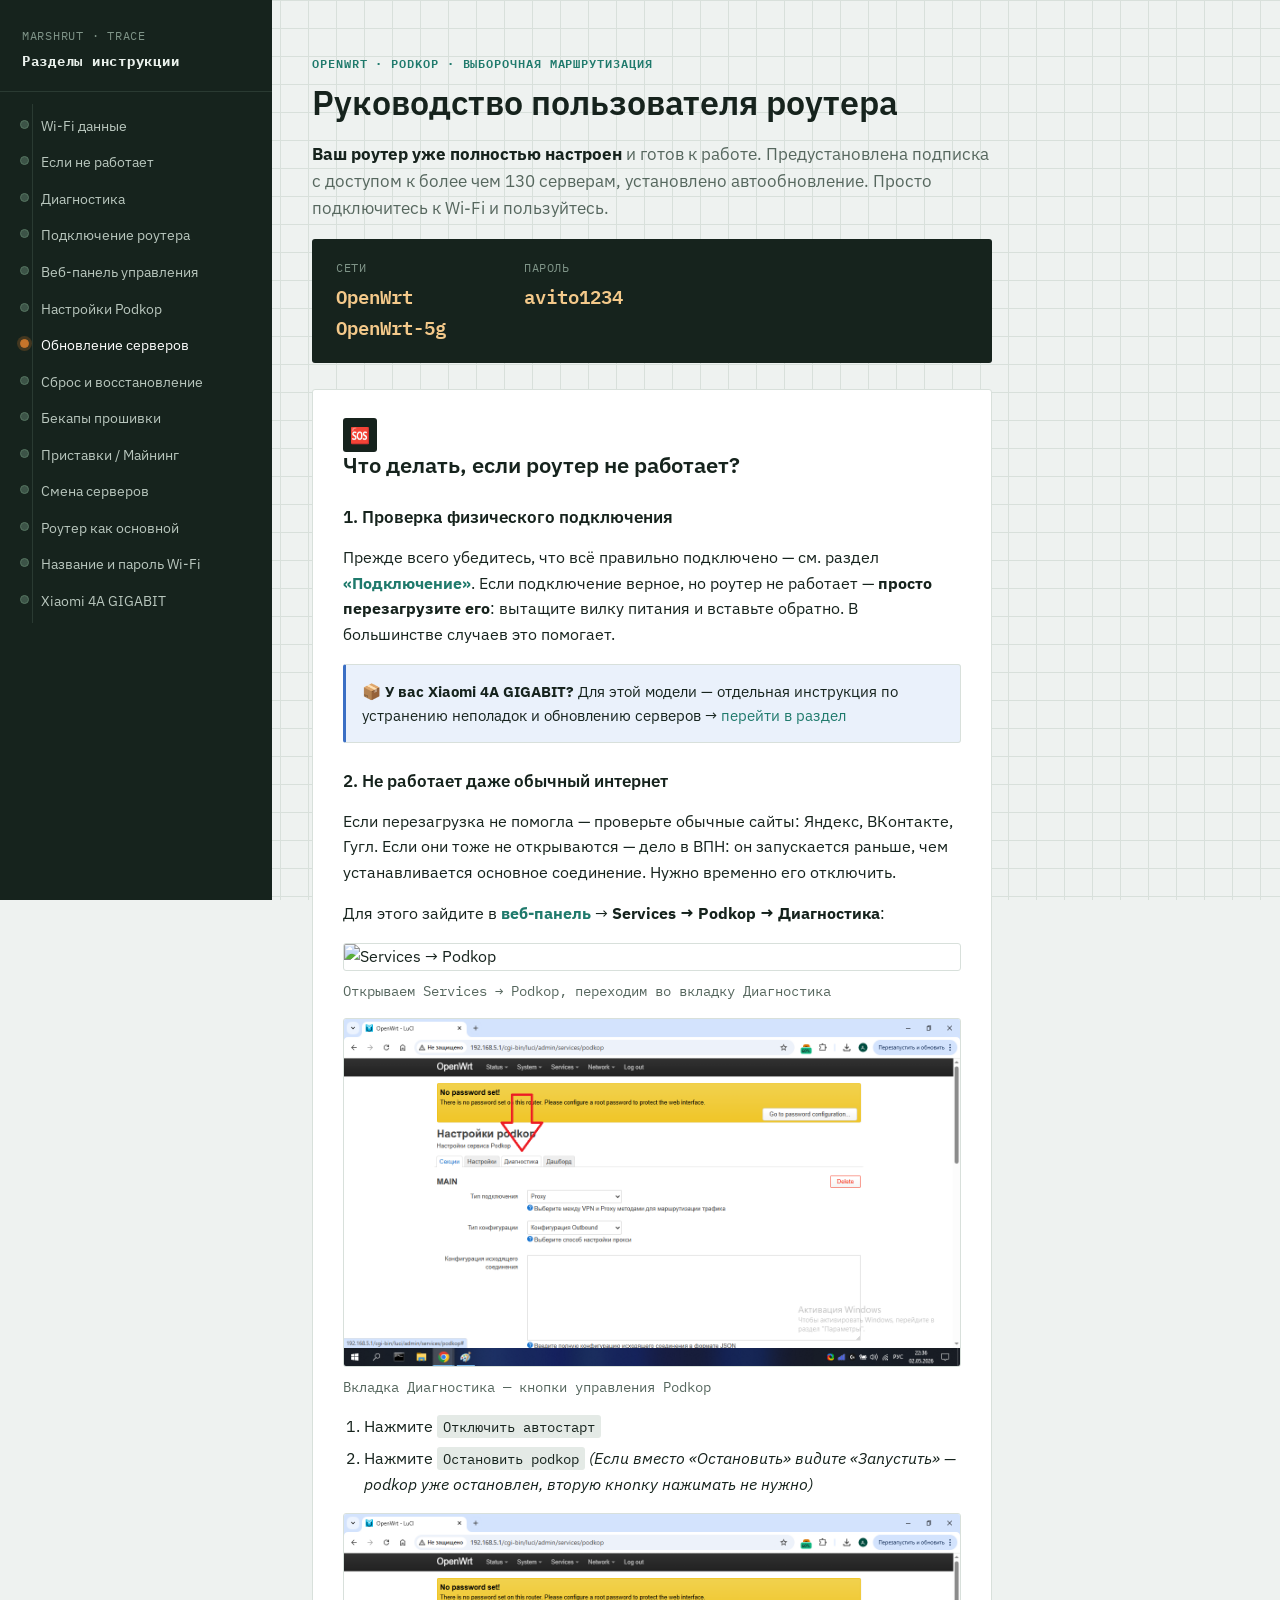
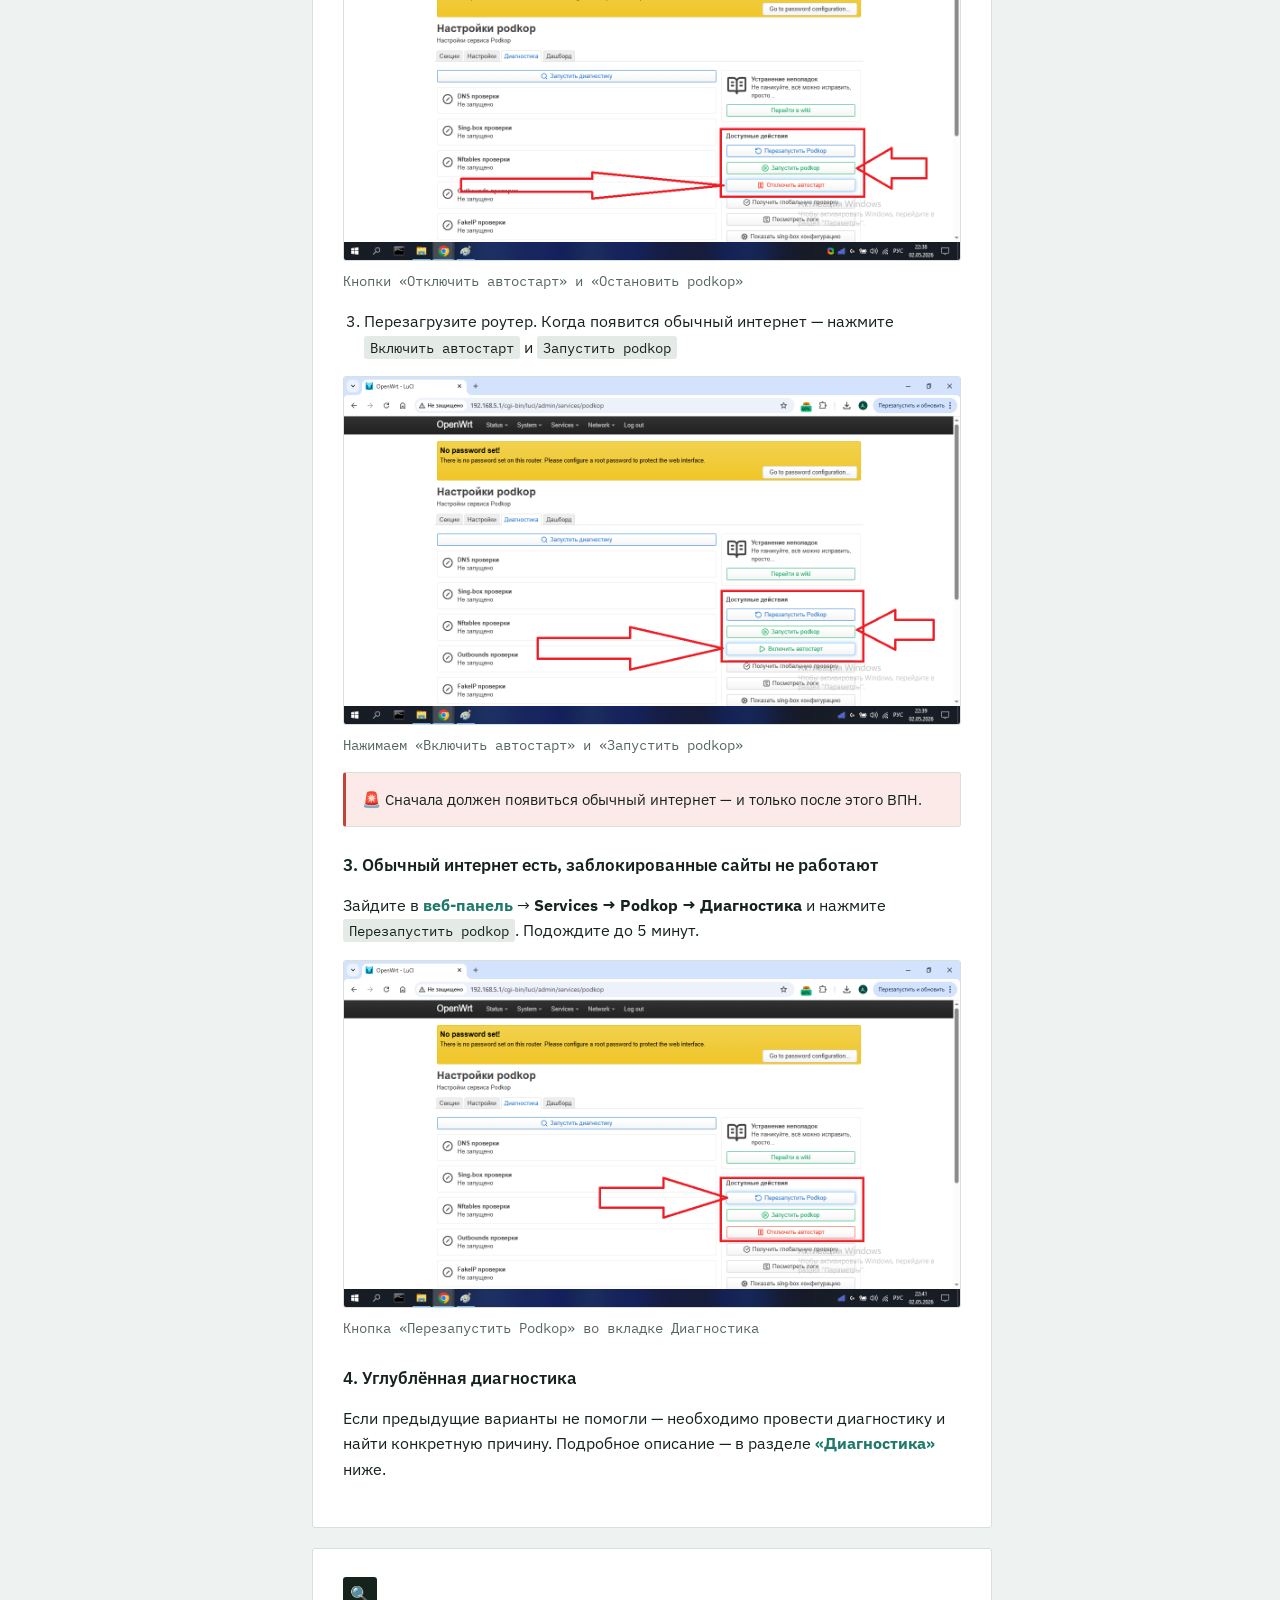
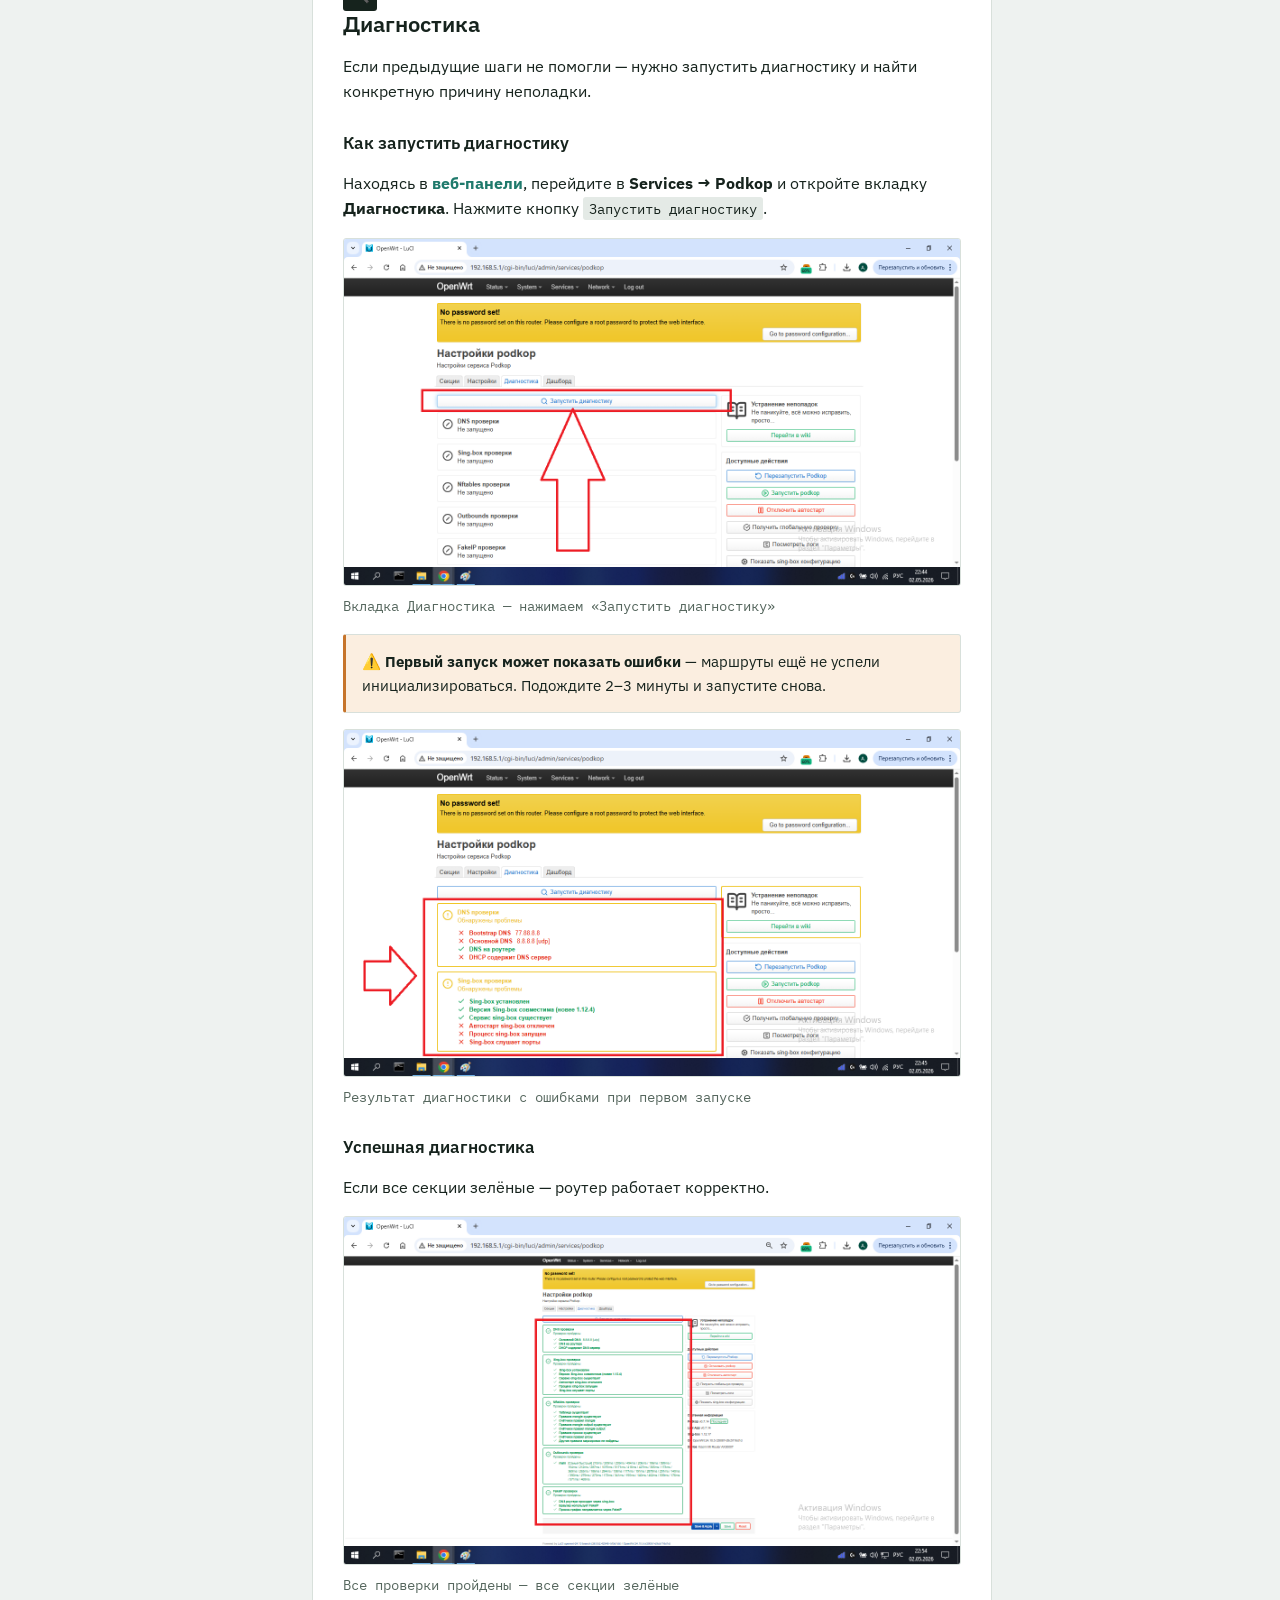
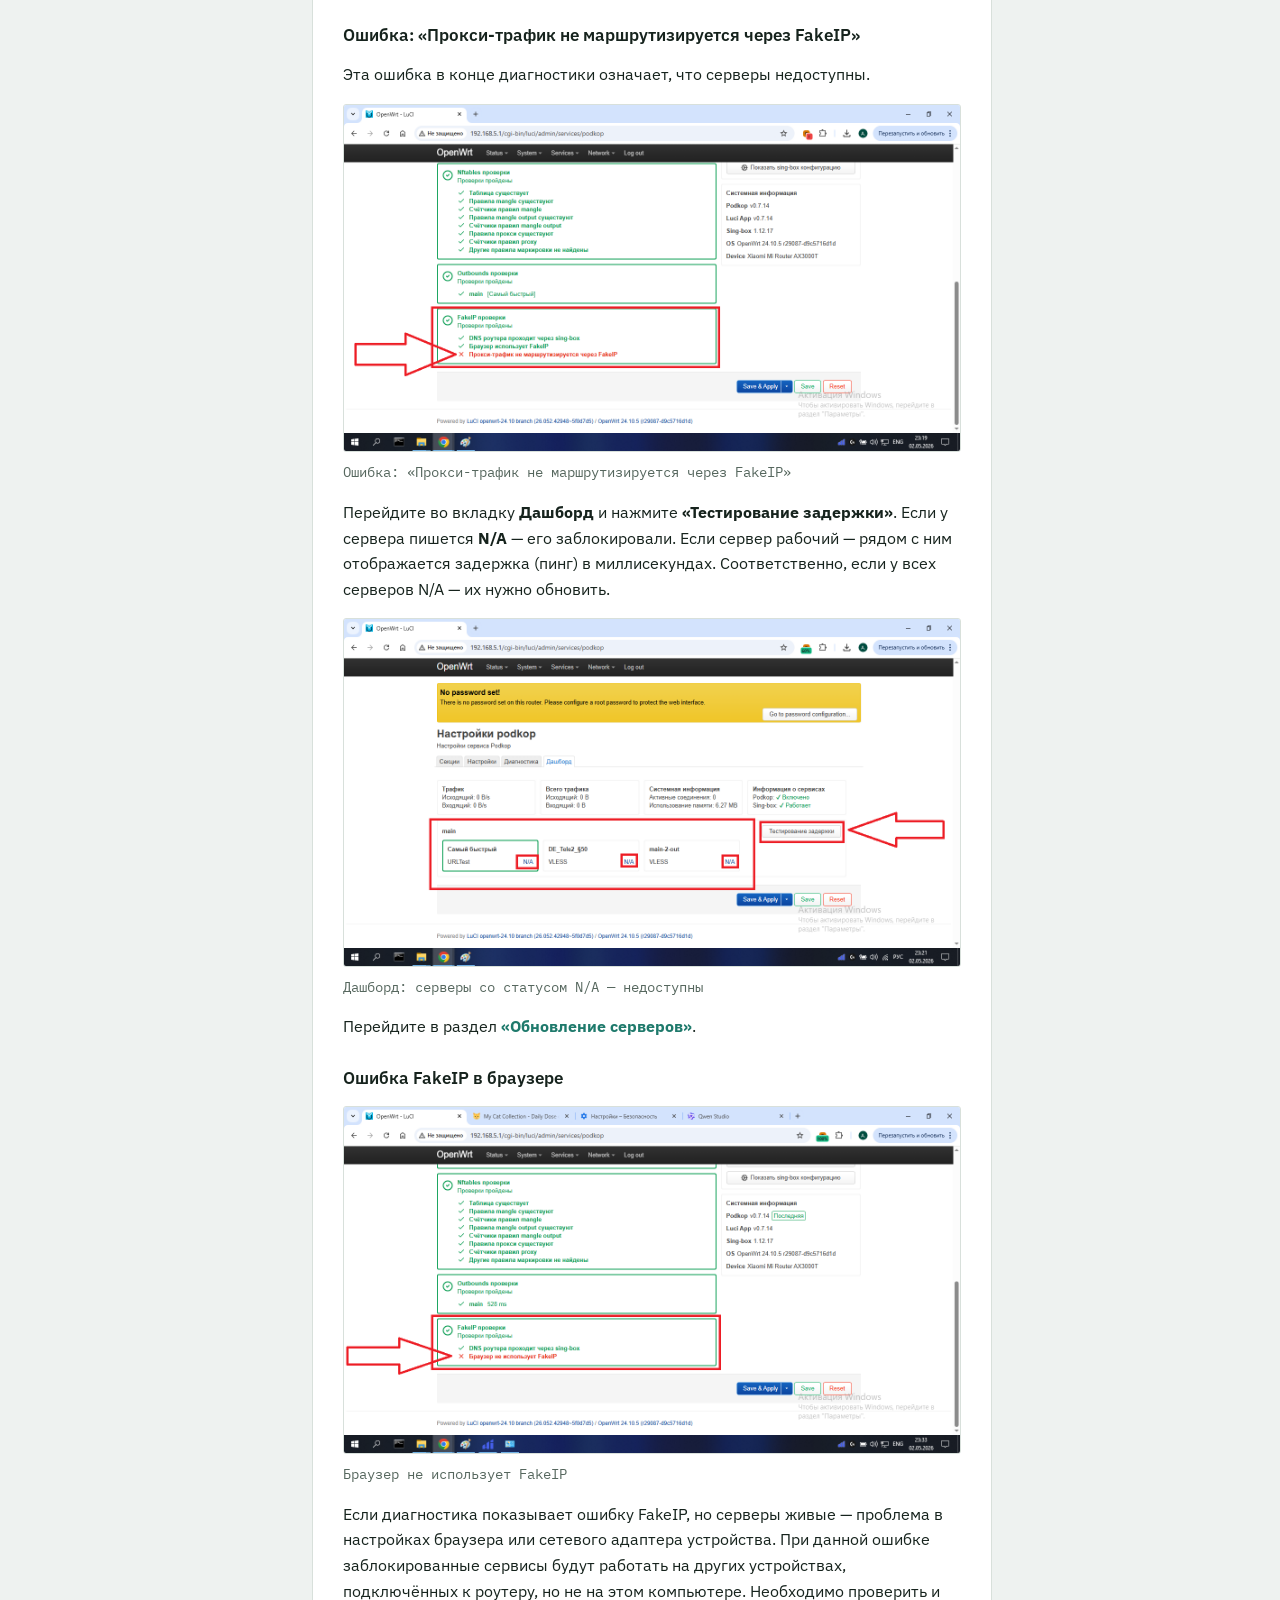
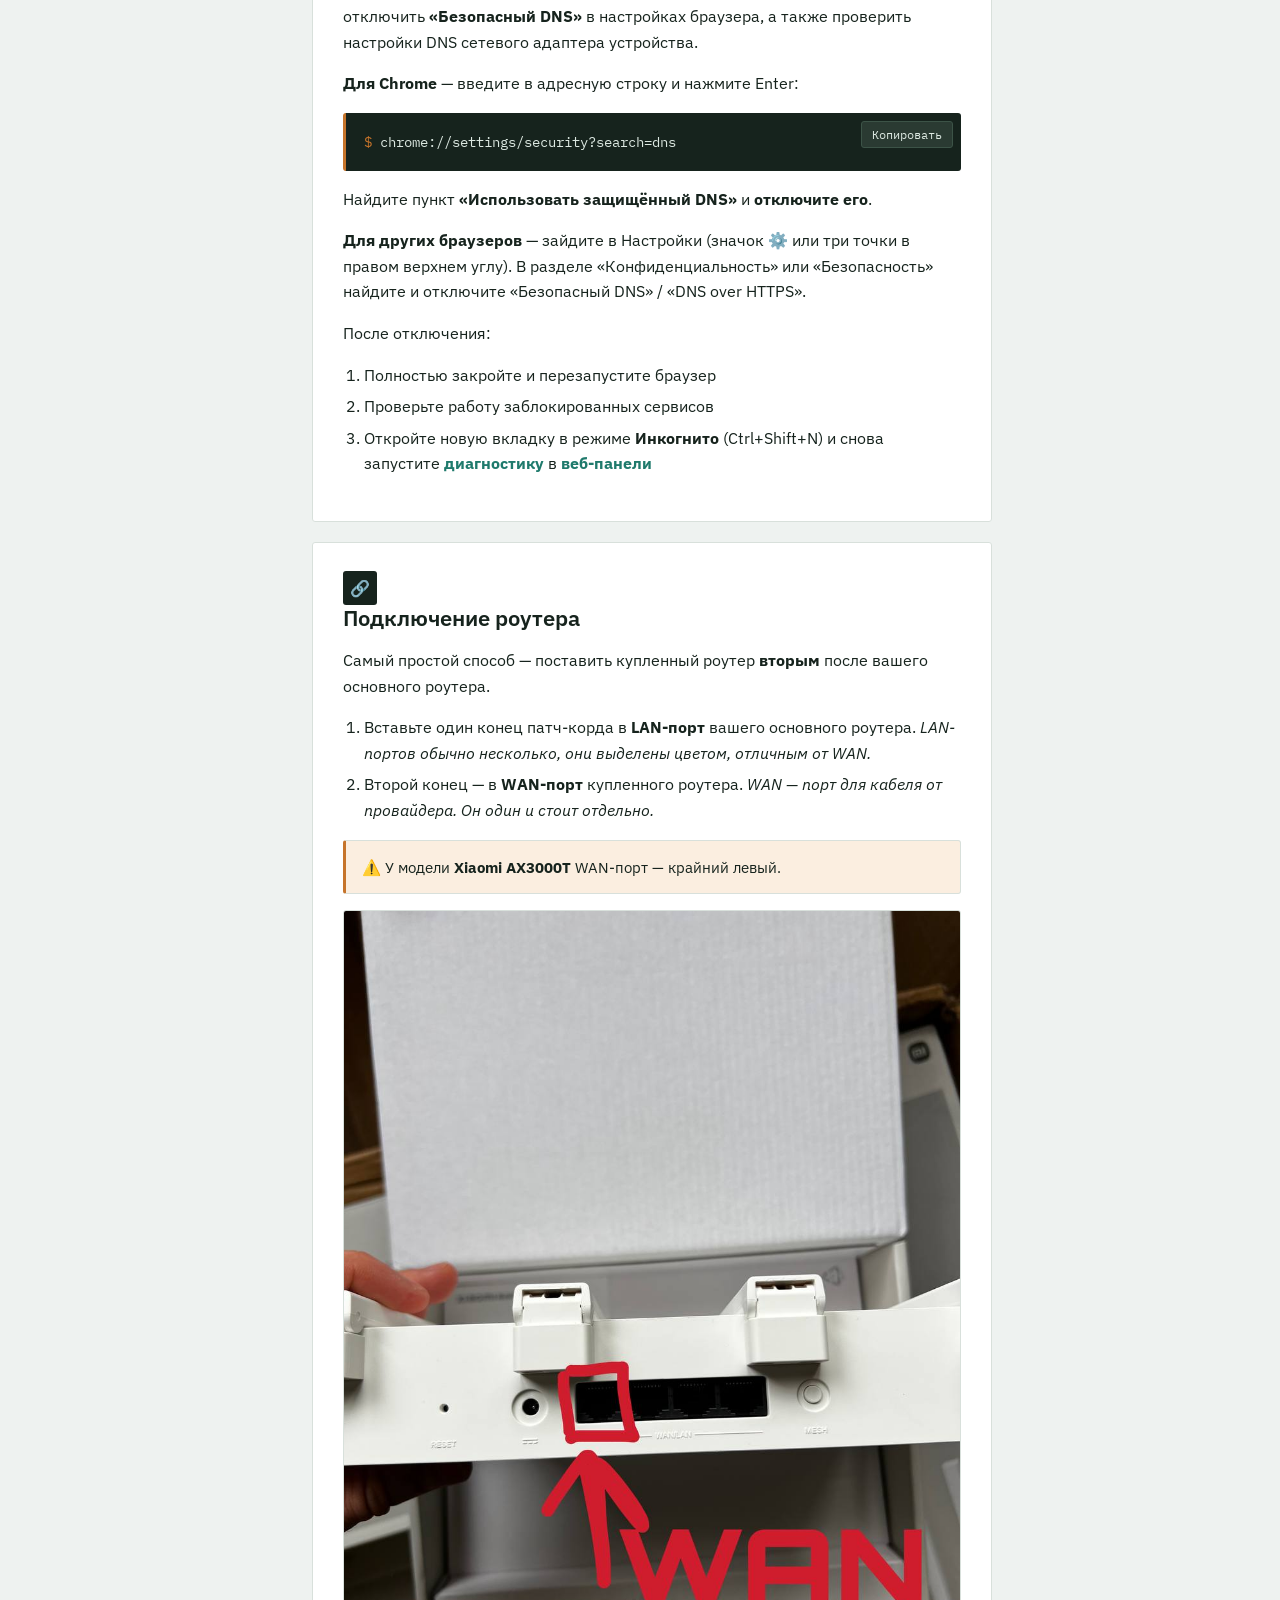
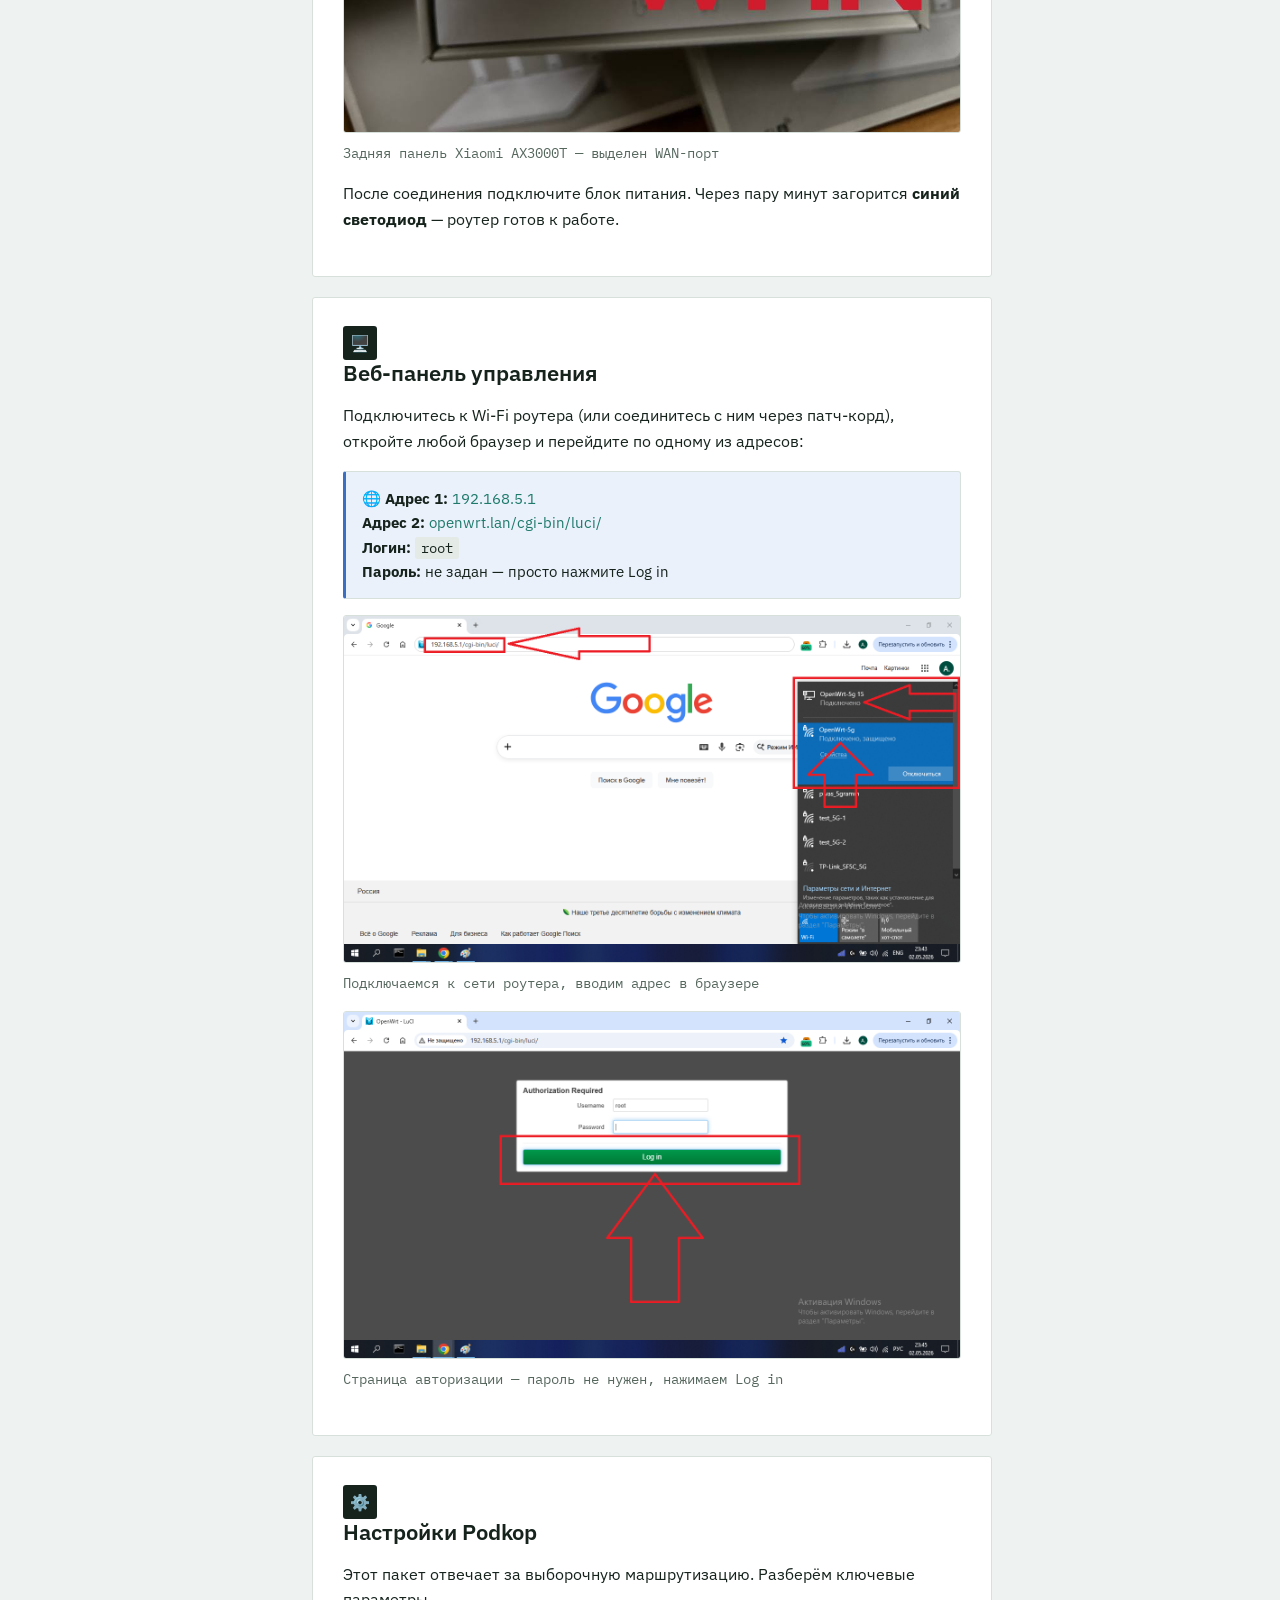
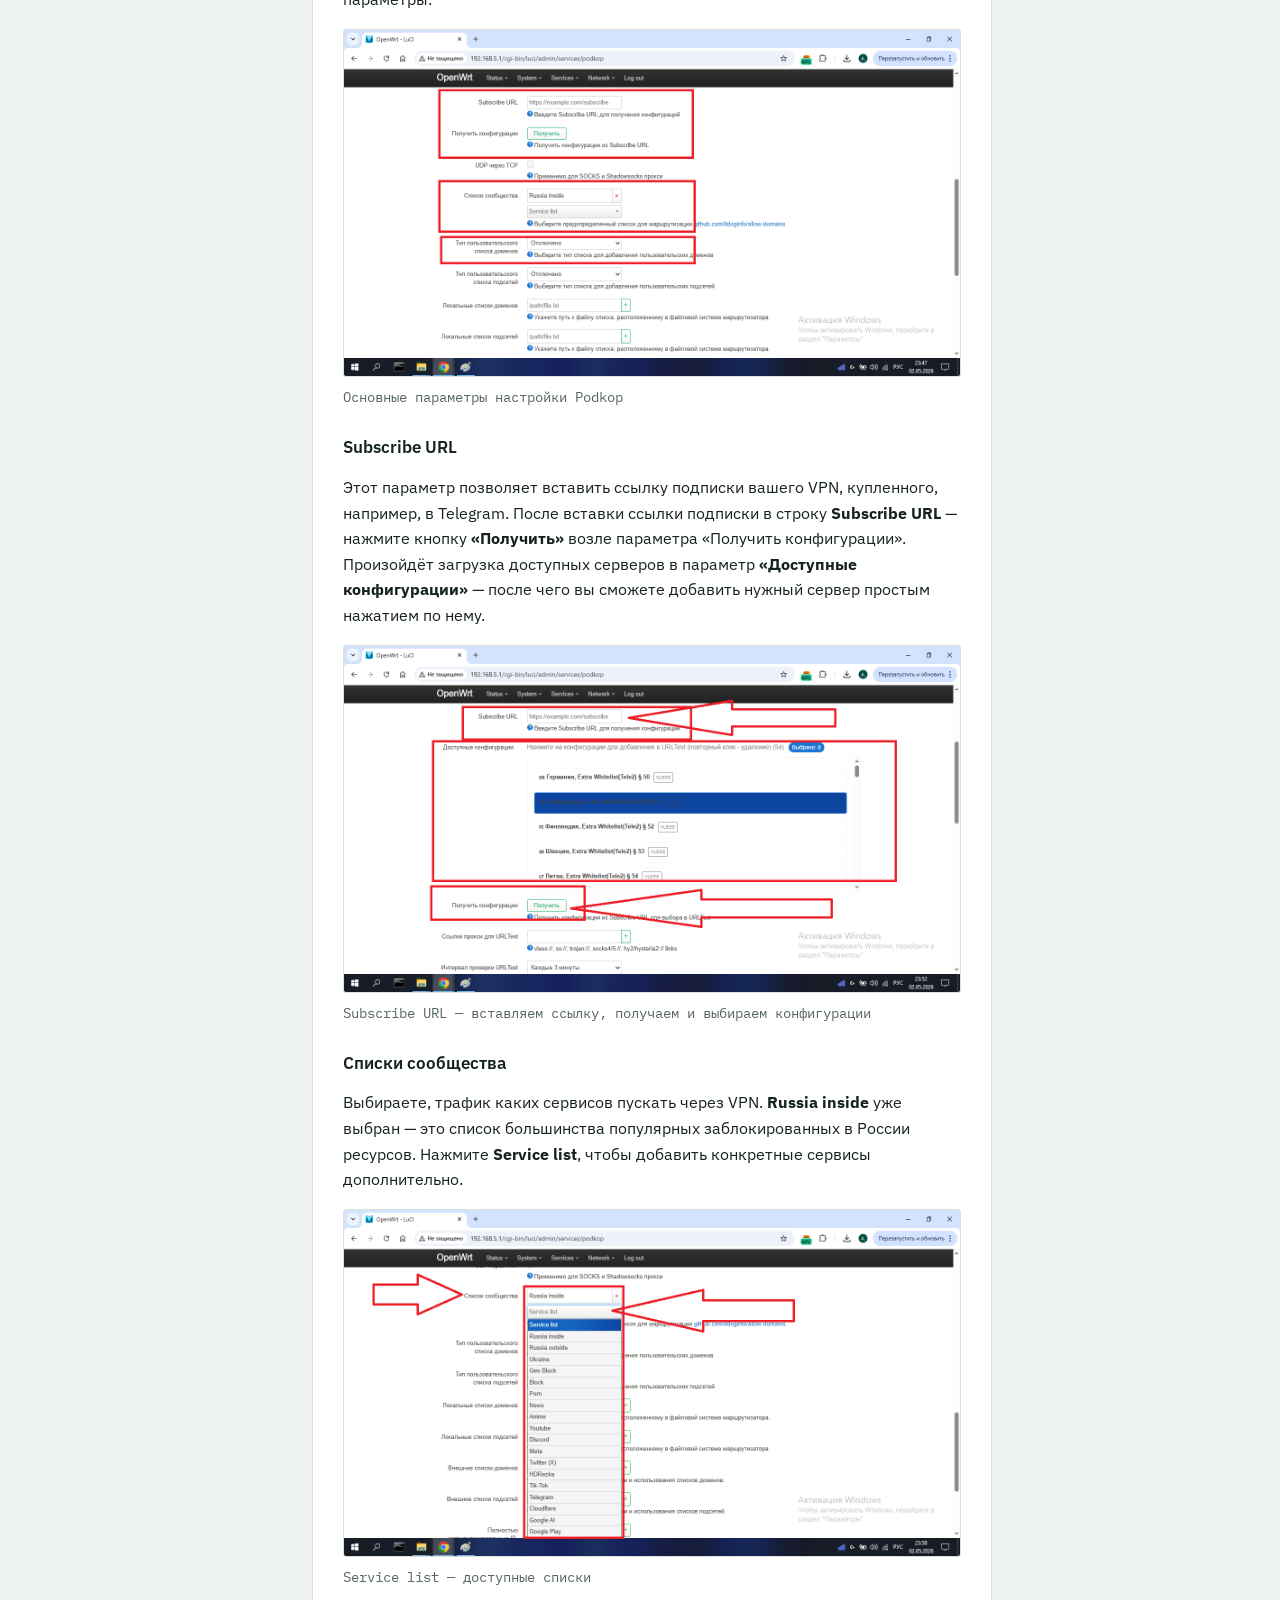
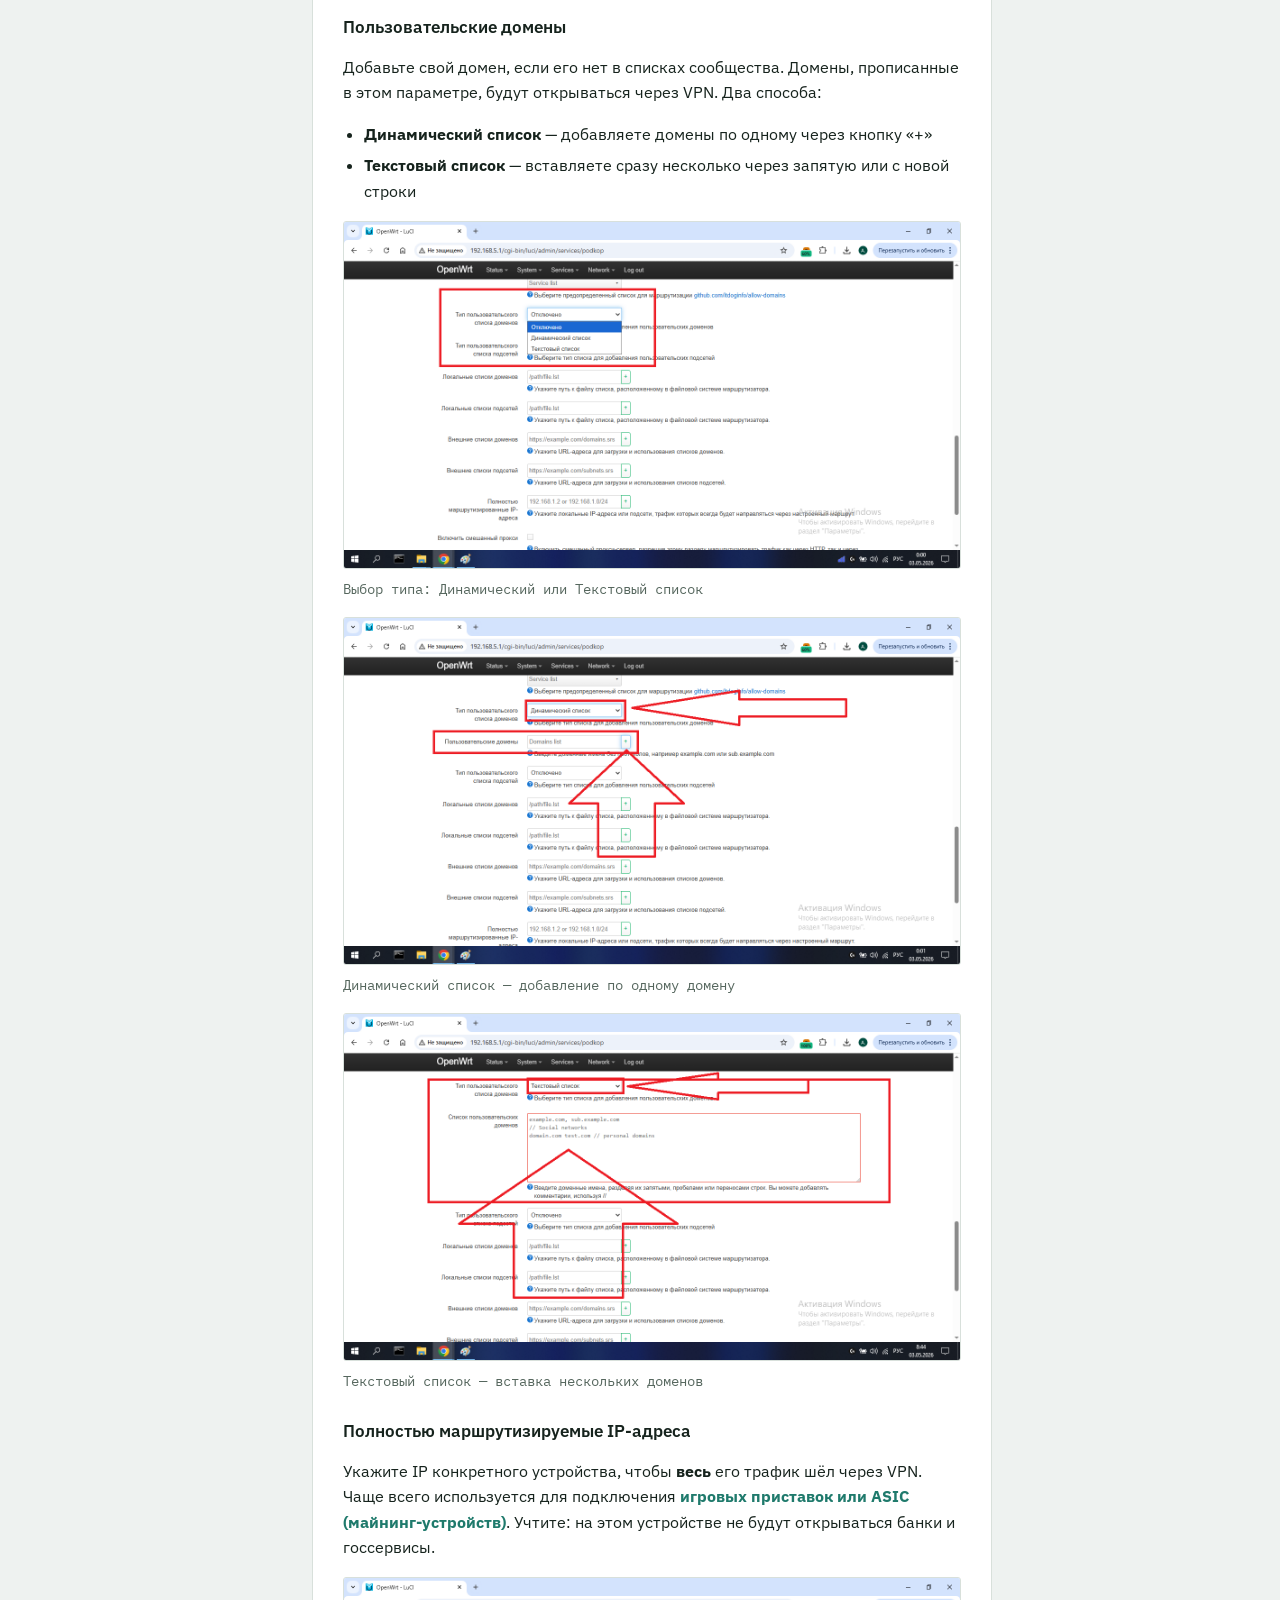
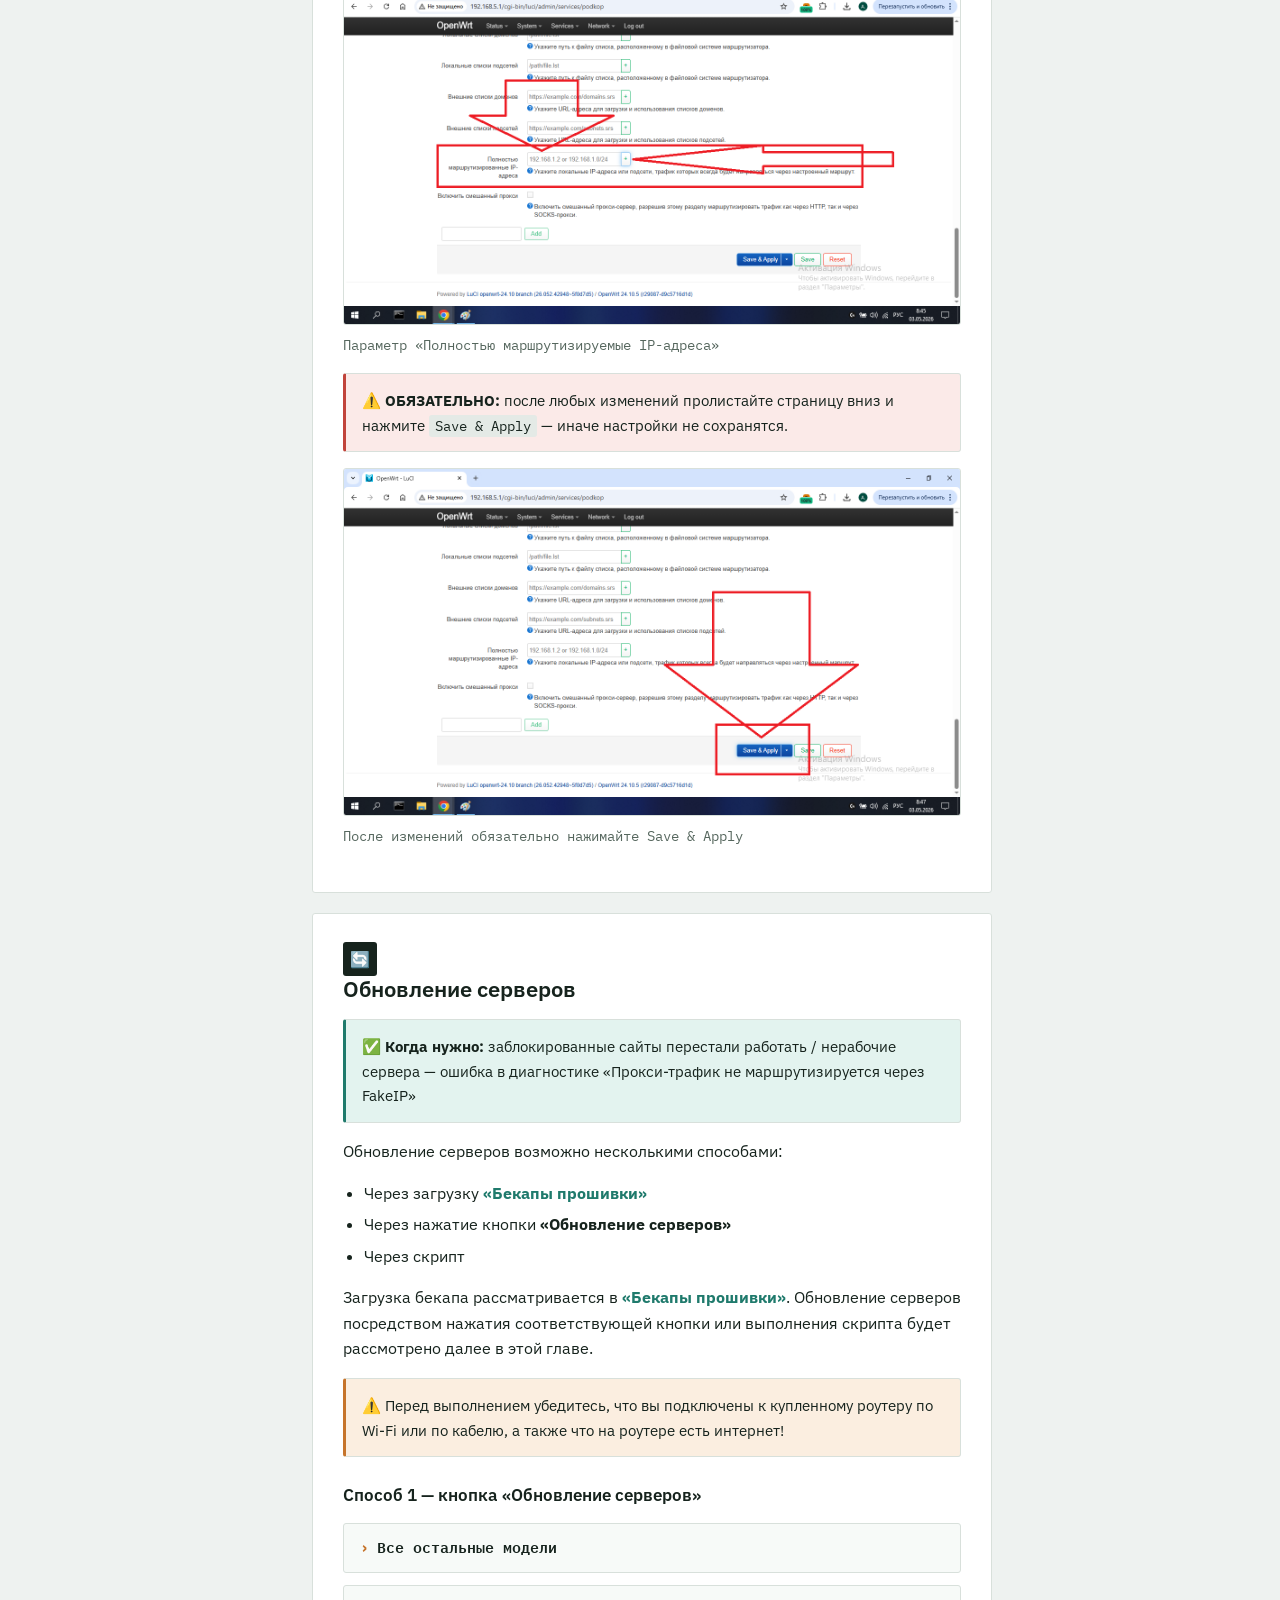
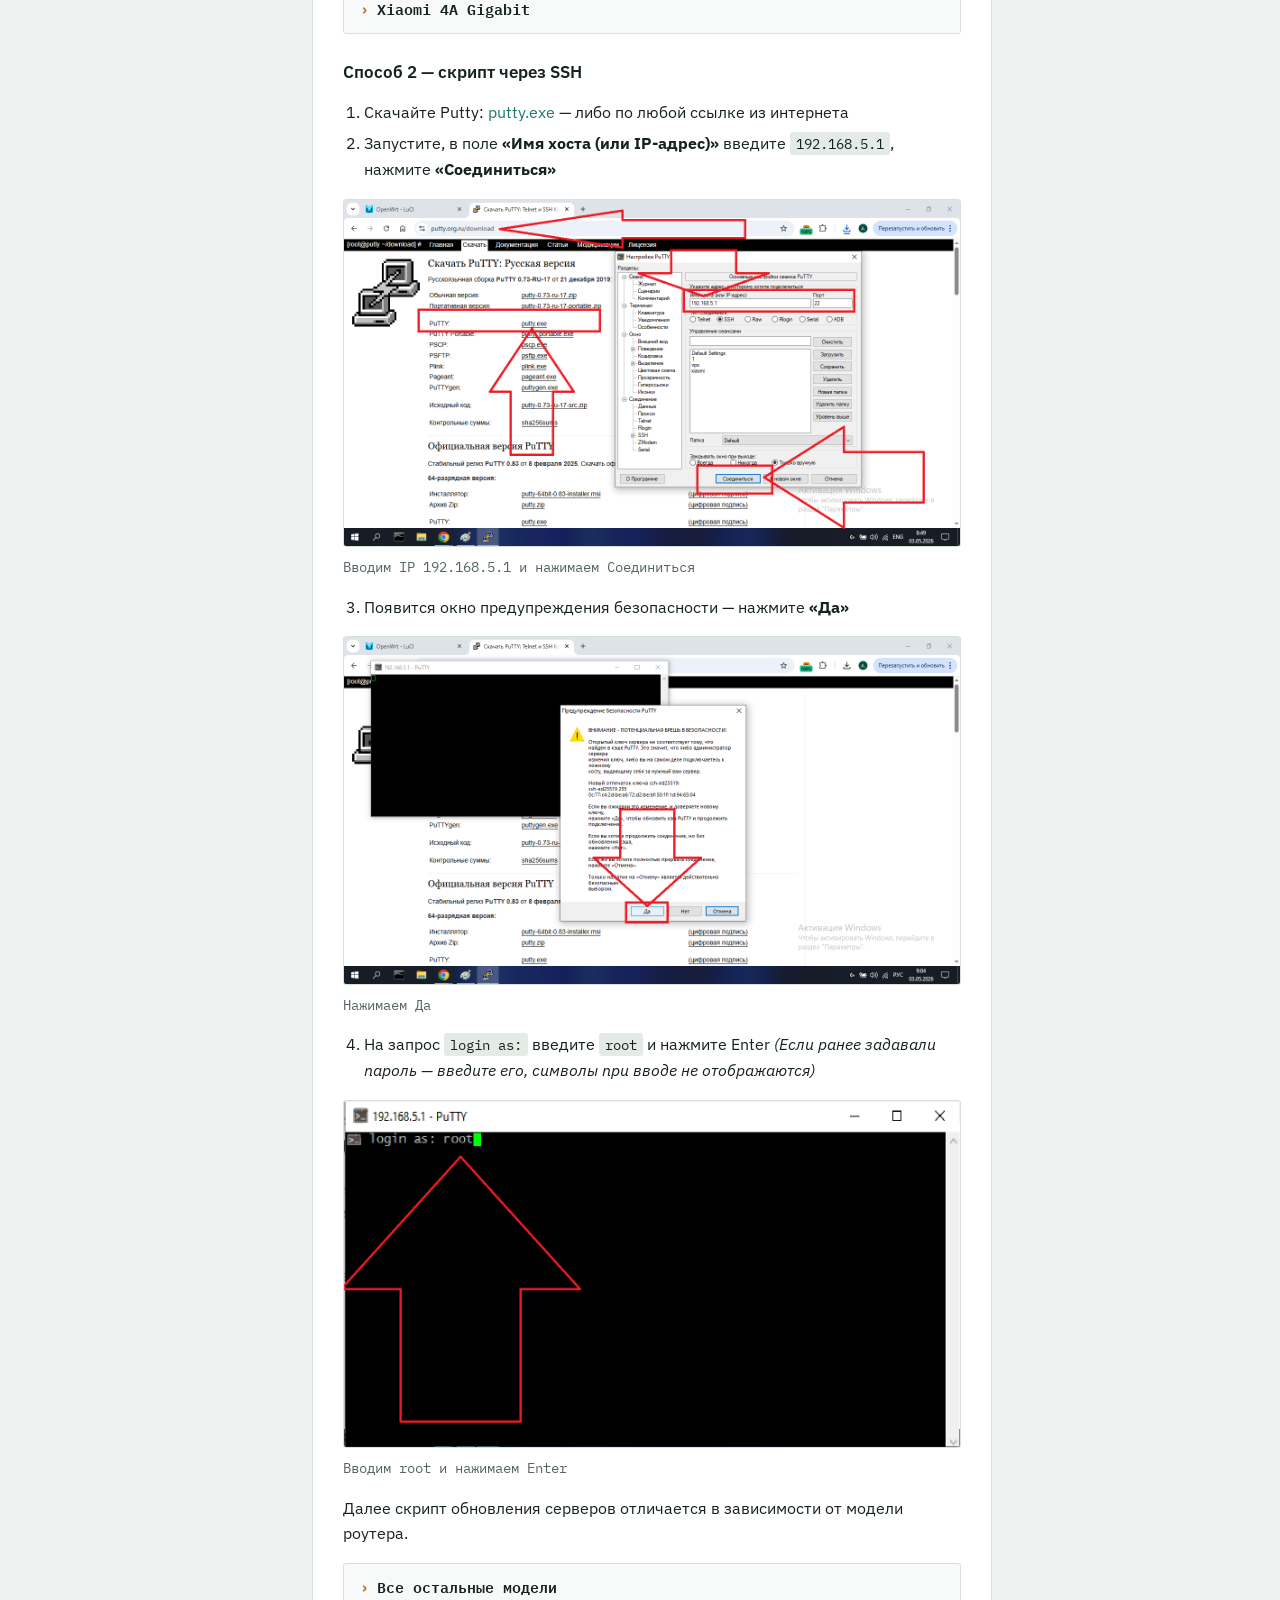
==== index.html @ 0d45315c "Update index.html" ====
<!DOCTYPE html>
<html lang="ru">
<head>
<meta charset="UTF-8">
<meta name="viewport" content="width=device-width, initial-scale=1.0">
<title>Руководство пользователя роутера</title>
<style>
  /* =========================================================
     ДИЗАЙН-ТОКЕНЫ. Меняете цвет здесь — меняется везде на сайте.
     ========================================================= */
  @import url('https://fonts.googleapis.com/css2?family=IBM+Plex+Mono:wght@400;500;600;700&family=IBM+Plex+Sans:wght@400;500;600;700&display=swap');

  :root{
    --bg: #EEF2F0;
    --panel: #ffffff;
    --ink: #16231D;
    --ink-soft: #56675E;
    --rail: #16231D;
    --copper: #C6742B;
    --copper-soft: #FBEEE0;
    --teal: #1F7A6C;
    --teal-soft: #E3F3EF;
    --red: #C1443B;
    --red-soft: #FBEAE8;
    --border: #D8E0DB;
    --mono: 'IBM Plex Mono', ui-monospace, SFMono-Regular, Menlo, monospace;
    --sans: 'IBM Plex Sans', -apple-system, BlinkMacSystemFont, "Segoe UI", sans-serif;
    --radius: 3px;
    --sidebar-w: 272px;
  }

  *{ box-sizing: border-box; }
  html{ scroll-behavior: smooth; }
  @media (prefers-reduced-motion: reduce){ html{ scroll-behavior: auto; } }

  body{
    margin:0;
    font-family: var(--sans);
    background: var(--bg);
    color: var(--ink);
    line-height: 1.6;
    background-image:
      linear-gradient(var(--border) 1px, transparent 1px),
      linear-gradient(90deg, var(--border) 1px, transparent 1px);
    background-size: 28px 28px;
    background-attachment: fixed;
  }

  a{ color: var(--teal); text-decoration: none; }
  a:hover{ text-decoration: underline; }
  a:focus-visible, button:focus-visible, summary:focus-visible{
    outline: 2px solid var(--copper); outline-offset: 2px;
  }

  code{
    font-family: var(--mono);
    background: #E4EAE6;
    padding: 2px 6px;
    border-radius: var(--radius);
    font-size: 0.9em;
  }
  pre{
    background: #16231D;
    color: #DCE8E1;
    padding: 16px 18px;
    border-radius: var(--radius);
    overflow-x: auto;
    position: relative;
    font-family: var(--mono);
    border-left: 3px solid var(--copper);
  }
  pre code{ background: none; color: inherit; padding:0; }
  pre code::before{ content: "$ "; color: var(--copper); }

  img{ max-width: 100%; border-radius: var(--radius); border: 1px solid var(--border); display:block; margin: 10px 0; }
  figure{ margin: 16px 0; }
  figcaption{ font-size: 0.85em; color: var(--ink-soft); margin-top: 6px; font-family: var(--mono); }

  h1,h2,h3{ line-height:1.25; font-family: var(--sans); font-weight:600; }
  h2{ margin: 0 0 4px; font-size: 1.35em; }
  h3{ font-size: 1.05em; margin-top: 28px; }

  /* ---------- layout shell ---------- */
  .app-shell{ display:flex; align-items:flex-start; min-height:100vh; }

  .rail-nav{
    width: var(--sidebar-w);
    flex-shrink:0;
    position: sticky;
    top:0;
    height: 100vh;
    overflow-y:auto;
    background: var(--rail);
    color: #C9D6CE;
    padding: 26px 0 30px;
  }
  .rail-brand{
    font-family: var(--mono);
    font-size: 0.78em;
    letter-spacing: 0.06em;
    color: #7F9488;
    padding: 0 22px 18px;
    border-bottom: 1px solid #2A3A32;
    margin-bottom: 6px;
  }
  .rail-brand strong{ color:#EAF1EC; display:block; font-size:1.15em; margin-top:4px; }

  .hop-list{ position: relative; padding: 10px 0; }
  .hop-list::before{
    content:"";
    position:absolute; left: 32px; top: 6px; bottom: 6px;
    width:1px; background: #2A3A32;
  }
  .hop{
    display:flex; align-items:flex-start; gap:12px;
    padding: 7px 22px 7px 20px;
    position: relative;
    font-size: 0.88em;
    color: #B9C7BE;
  }
  .hop .dot{
    flex-shrink:0; width:9px; height:9px; border-radius:50%;
    background: #3C5347; border:1px solid #567561; margin-top: 5px;
    position:relative; z-index:1;
  }
  .hop:hover{ color: #EAF1EC; }
  .hop:hover .dot{ background: var(--teal); border-color: var(--teal); }
  .hop.active{ color: #FFFFFF; }
  .hop.active .dot{ background: var(--copper); border-color: var(--copper); box-shadow: 0 0 0 3px rgba(198,116,43,0.25); }

  .rail-toggle{ display:none; }

  /* ---------- content column ---------- */
  .content-col{ flex:1; min-width:0; }

  .hero{
    max-width: 760px;
    padding: 54px 40px 26px;
  }
  .eyebrow{
    font-family: var(--mono);
    text-transform: uppercase;
    letter-spacing: 0.08em;
    font-size: 0.72em;
    color: var(--teal);
    font-weight: 600;
  }
  .hero h1{ font-size: 2.1em; margin: 10px 0 16px; }
  .hero p.lead{ font-size: 1.05em; color: var(--ink-soft); }
  .hero p.lead strong{ color: var(--ink); }

  main{ max-width: 760px; padding: 0 40px 70px; }

  section.block{
    background: var(--panel);
    border: 1px solid var(--border);
    border-radius: var(--radius);
    padding: 28px 30px;
    margin-bottom: 20px;
    scroll-margin-top: 24px;
    position:relative;
  }
  section.block h2{ display:flex; align-items:center; gap:10px; }
  section.block .icon{
    font-size: 1em; line-height:1;
    background: var(--rail); color:#EAF1EC;
    width: 34px; height:34px; border-radius: var(--radius);
    display:inline-flex; align-items:center; justify-content:center;
    flex-shrink:0;
  }
  .tag{
    font-family: var(--mono);
    font-size: 0.68em;
    letter-spacing: 0.05em;
    color: var(--teal);
    background: var(--teal-soft);
    border: 1px solid #C3E2DA;
    padding: 3px 8px;
    border-radius: var(--radius);
    text-transform: uppercase;
    white-space:nowrap;
  }

  .callout{
    border-radius: var(--radius);
    padding: 14px 16px;
    margin: 16px 0;
    border: 1px solid var(--border);
    border-left: 3px solid var(--ink-soft);
    font-size: 0.96em;
  }
  .callout.warn{ background: var(--copper-soft); border-left-color: var(--copper); }
  .callout.danger{ background: var(--red-soft); border-left-color: var(--red); }
  .callout.ok{ background: var(--teal-soft); border-left-color: var(--teal); }
  .callout.info{ background: #EAF1FB; border-left-color: #3B6FC4; }

  .wifi-card{
    display:flex; flex-wrap: wrap; gap: 28px;
    background: var(--rail);
    color: #EAF1EC;
    border-radius: var(--radius);
    padding: 20px 24px;
    margin-top: 16px;
  }
  .wifi-card div{ min-width: 160px; }
  .wifi-card .label{ font-family: var(--mono); font-size:0.72em; color: #7F9488; text-transform: uppercase; letter-spacing:0.05em; }
  .wifi-card .value{ font-family: var(--mono); font-size: 1.2em; font-weight: 600; margin-top: 5px; color: #F4C98A; }

  details.model-tab{
    border: 1px solid var(--border);
    border-radius: var(--radius);
    margin: 12px 0;
    padding: 12px 16px;
    background: #F7FAF8;
  }
  details.model-tab > summary{
    cursor: pointer;
    font-weight: 600;
    list-style: none;
    font-family: var(--mono);
    font-size: 0.92em;
  }
  details.model-tab > summary::-webkit-details-marker{ display:none; }
  details.model-tab > summary::before{
    content: "›";
    display: inline-block;
    margin-right: 8px;
    font-weight:700;
    transition: transform 0.15s ease;
    color: var(--copper);
  }
  details.model-tab[open] > summary::before{ transform: rotate(90deg); }
  details.model-tab .tab-body{ padding-top: 14px; }

  .copy-btn{
    position: absolute; top: 8px; right: 8px;
    background: #2A3A32; color:#DCE8E1; border:1px solid #3C5347;
    padding: 5px 10px; border-radius: var(--radius); font-size: 0.72em; cursor: pointer;
    font-family: var(--mono);
  }
  .copy-btn:hover{ background: var(--copper); border-color: var(--copper); color:#16231D; }

  .backup-grid{
    display:grid; grid-template-columns: repeat(auto-fill, minmax(220px,1fr));
    gap: 12px; margin: 16px 0;
  }
  .backup-card{
    border: 1px solid var(--border); border-radius: var(--radius);
    padding: 14px 16px; background: #F7FAF8;
  }
  .backup-card .name{ font-weight:600; margin-bottom:8px; font-family: var(--mono); font-size:0.92em; }
  .btn-download{
    display:inline-block; background: var(--ink); color:#EAF1EC;
    padding: 6px 12px; border-radius: var(--radius); font-size: 0.85em; font-family: var(--mono);
  }
  .btn-download:hover{ background: var(--copper); text-decoration:none; color:#16231D; }

  ol, ul{ padding-left: 1.3em; }
  ol li, ul li{ margin: 6px 0; }

  footer{
    text-align: left; color: var(--ink-soft); font-size: 0.8em;
    font-family: var(--mono);
    padding: 20px 40px 60px;
    max-width:760px;
  }

  .mobile-toggle{ display:none; }

  @media (max-width: 860px){
    .app-shell{ display:block; }
    .rail-nav{
      position: sticky; top:0; height:auto; width:100%;
      z-index: 50; padding: 14px 18px;
    }
    .rail-brand{ display:none; }
    .mobile-toggle{
      display:block; background: none; border:1px solid #3C5347; color:#EAF1EC;
      border-radius:var(--radius); padding:8px 14px; font-size:0.85em; cursor:pointer;
      font-family: var(--mono); width:100%; text-align:left;
    }
    .hop-list{ display:none; padding-top: 10px; }
    .hop-list.open{ display:block; }
    .hop-list::before{ left: 12px; }
    .hero{ padding: 30px 20px 16px; }
    main{ padding: 0 20px 50px; }
    footer{ padding: 20px 20px 50px; }
    section.block{ padding: 20px; }
  }
</style>
</head>
<body>

<div class="app-shell">
<aside class="rail-nav" id="railNav">
  <div class="rail-brand">MARSHRUT · TRACE<strong>Разделы инструкции</strong></div>
  <button class="mobile-toggle" id="navToggle">☰ Разделы инструкции</button>
  <nav class="hop-list" id="hopList">
    <a class="hop" href="#wifi"><span class="dot"></span> Wi-Fi данные</a>
    <a class="hop" href="#troubleshooting"><span class="dot"></span> Если не работает</a>
    <a class="hop" href="#diagnostics"><span class="dot"></span> Диагностика</a>
    <a class="hop" href="#connection"><span class="dot"></span> Подключение роутера</a>
    <a class="hop" href="#web-interface"><span class="dot"></span> Веб-панель управления</a>
    <a class="hop" href="#podkop-settings"><span class="dot"></span> Настройки Podkop</a>
    <a class="hop" href="#updates"><span class="dot"></span> Обновление серверов</a>
    <a class="hop" href="#reset"><span class="dot"></span> Сброс и восстановление</a>
    <a class="hop" href="#backups"><span class="dot"></span> Бекапы прошивки</a>
    <a class="hop" href="#gaming-mining"><span class="dot"></span> Приставки / Майнинг</a>
    <a class="hop" href="#server-switch"><span class="dot"></span> Смена серверов</a>
    <a class="hop" href="#main-router"><span class="dot"></span> Роутер как основной</a>
    <a class="hop" href="#wifi-settings"><span class="dot"></span> Название и пароль Wi-Fi</a>
    <a class="hop" href="#xiaomi-4a"><span class="dot"></span> Xiaomi 4A GIGABIT</a>
  </nav>
</aside>
<div class="content-col">

<div class="hero">
  <div class="eyebrow">OpenWrt · Podkop · Выборочная маршрутизация</div>
  <h1>Руководство пользователя роутера</h1>
  <p class="lead"><strong>Ваш роутер уже полностью настроен</strong> и готов к работе. Предустановлена подписка с доступом к более чем 130 серверам, установлено автообновление. Просто подключитесь к Wi-Fi и пользуйтесь.</p>

  <div class="wifi-card" id="wifi">
    <div>
      <div class="label">Сети</div>
      <div class="value">OpenWrt<br>OpenWrt-5g</div>
    </div>
    <div>
      <div class="label">Пароль</div>
      <div class="value">avito1234</div>
    </div>
  </div>
</div>

<main>

  <section class="block" id="troubleshooting">
    <div class="icon">🆘</div>
    <h2>Что делать, если роутер не работает?</h2>

    <h3>1. Проверка физического подключения</h3>
    <p>Прежде всего убедитесь, что всё правильно подключено — см. раздел <a href="#connection"><strong>«Подключение»</strong></a>. Если подключение верное, но роутер не работает — <strong>просто перезагрузите его</strong>: вытащите вилку питания и вставьте обратно. В большинстве случаев это помогает.</p>

    <div class="callout info">
      📦 <strong>У вас Xiaomi 4A GIGABIT?</strong> Для этой модели — отдельная инструкция по устранению неполадок и обновлению серверов → <a href="#xiaomi-4a">перейти в раздел</a>
    </div>

    <h3>2. Не работает даже обычный интернет</h3>
    <p>Если перезагрузка не помогла — проверьте обычные сайты: Яндекс, ВКонтакте, Гугл. Если они тоже не открываются — дело в ВПН: он запускается раньше, чем устанавливается основное соединение. Нужно временно его отключить.</p>
    <p>Для этого зайдите в <a href="#web-interface"><strong>веб-панель</strong></a> → <strong>Services → Podkop → Диагностика</strong>:</p>

    <figure>
      <img src="https://vsk3000.github.io/1.png" alt="Services → Podkop">
      <figcaption>Открываем Services → Podkop, переходим во вкладку Диагностика</figcaption>
    </figure>
    <figure>
      <img src="https://vsk3000.github.io/img/2.png" alt="Вкладка Диагностика">
      <figcaption>Вкладка Диагностика — кнопки управления Podkop</figcaption>
    </figure>

    <ol>
      <li>Нажмите <code>Отключить автостарт</code></li>
      <li>Нажмите <code>Остановить podkop</code> <em>(Если вместо «Остановить» видите «Запустить» — podkop уже остановлен, вторую кнопку нажимать не нужно)</em></li>
    </ol>
    <figure>
      <img src="https://vsk3000.github.io/img/3.png" alt="Отключить автостарт и Остановить">
      <figcaption>Кнопки «Отключить автостарт» и «Остановить podkop»</figcaption>
    </figure>

    <ol start="3">
      <li>Перезагрузите роутер. Когда появится обычный интернет — нажмите <code>Включить автостарт</code> и <code>Запустить podkop</code></li>
    </ol>
    <figure>
      <img src="https://vsk3000.github.io/img/4.png" alt="Включить автостарт и Запустить">
      <figcaption>Нажимаем «Включить автостарт» и «Запустить podkop»</figcaption>
    </figure>

    <div class="callout danger">🚨 Сначала должен появиться обычный интернет — и только после этого ВПН.</div>

    <h3>3. Обычный интернет есть, заблокированные сайты не работают</h3>
    <p>Зайдите в <a href="#web-interface"><strong>веб-панель</strong></a> → <strong>Services → Podkop → Диагностика</strong> и нажмите <code>Перезапустить podkop</code>. Подождите до 5 минут.</p>
    <figure>
      <img src="https://vsk3000.github.io/img/5.png" alt="Перезапустить Podkop">
      <figcaption>Кнопка «Перезапустить Podkop» во вкладке Диагностика</figcaption>
    </figure>

    <h3>4. Углублённая диагностика</h3>
    <p>Если предыдущие варианты не помогли — необходимо провести диагностику и найти конкретную причину. Подробное описание — в разделе <a href="#diagnostics"><strong>«Диагностика»</strong></a> ниже.</p>
  </section>

  <section class="block" id="diagnostics">
    <div class="icon">🔍</div>
    <h2>Диагностика</h2>
    <p>Если предыдущие шаги не помогли — нужно запустить диагностику и найти конкретную причину неполадки.</p>

    <h3>Как запустить диагностику</h3>
    <p>Находясь в <a href="#web-interface"><strong>веб-панели</strong></a>, перейдите в <strong>Services → Podkop</strong> и откройте вкладку <strong>Диагностика</strong>. Нажмите кнопку <code>Запустить диагностику</code>.</p>
    <figure>
      <img src="https://vsk3000.github.io/img/6.png" alt="Запустить диагностику">
      <figcaption>Вкладка Диагностика — нажимаем «Запустить диагностику»</figcaption>
    </figure>

    <div class="callout warn">⚠️ <strong>Первый запуск может показать ошибки</strong> — маршруты ещё не успели инициализироваться. Подождите 2–3 минуты и запустите снова.</div>
    <figure>
      <img src="https://vsk3000.github.io/img/7.png" alt="Ошибки при первом запуске">
      <figcaption>Результат диагностики с ошибками при первом запуске</figcaption>
    </figure>

    <h3>Успешная диагностика</h3>
    <p>Если все секции зелёные — роутер работает корректно.</p>
    <figure>
      <img src="https://vsk3000.github.io/img/8.png" alt="Успешная диагностика">
      <figcaption>Все проверки пройдены — все секции зелёные</figcaption>
    </figure>

    <h3>Ошибка: «Прокси-трафик не маршрутизируется через FakeIP»</h3>
    <p>Эта ошибка в конце диагностики означает, что серверы недоступны.</p>
    <figure>
      <img src="https://vsk3000.github.io/img/9.png" alt="Ошибка прокси-трафик FakeIP">
      <figcaption>Ошибка: «Прокси-трафик не маршрутизируется через FakeIP»</figcaption>
    </figure>
    <p>Перейдите во вкладку <strong>Дашборд</strong> и нажмите <strong>«Тестирование задержки»</strong>. Если у сервера пишется <strong>N/A</strong> — его заблокировали. Если сервер рабочий — рядом с ним отображается задержка (пинг) в миллисекундах. Соответственно, если у всех серверов N/A — их нужно обновить.</p>
    <figure>
      <img src="https://vsk3000.github.io/img/10.png" alt="Дашборд — N/A серверов">
      <figcaption>Дашборд: серверы со статусом N/A — недоступны</figcaption>
    </figure>
    <p>Перейдите в раздел <a href="#updates"><strong>«Обновление серверов»</strong></a>.</p>

    <h3>Ошибка FakeIP в браузере</h3>
    <figure>
      <img src="https://vsk3000.github.io/img/11.png" alt="FakeIP браузер не использует">
      <figcaption>Браузер не использует FakeIP</figcaption>
    </figure>
    <p>Если диагностика показывает ошибку FakeIP, но серверы живые — проблема в настройках браузера или сетевого адаптера устройства. При данной ошибке заблокированные сервисы будут работать на других устройствах, подключённых к роутеру, но не на этом компьютере. Необходимо проверить и отключить <strong>«Безопасный DNS»</strong> в настройках браузера, а также проверить настройки DNS сетевого адаптера устройства.</p>

    <p><strong>Для Chrome</strong> — введите в адресную строку и нажмите Enter:</p>
    <pre><button class="copy-btn" onclick="copyPre(this)">Копировать</button><code>chrome://settings/security?search=dns</code></pre>
    <p>Найдите пункт <strong>«Использовать защищённый DNS»</strong> и <strong>отключите его</strong>.</p>
    <p><strong>Для других браузеров</strong> — зайдите в Настройки (значок ⚙️ или три точки в правом верхнем углу). В разделе «Конфиденциальность» или «Безопасность» найдите и отключите «Безопасный DNS» / «DNS over HTTPS».</p>

    <p>После отключения:</p>
    <ol>
      <li>Полностью закройте и перезапустите браузер</li>
      <li>Проверьте работу заблокированных сервисов</li>
      <li>Откройте новую вкладку в режиме <strong>Инкогнито</strong> (Ctrl+Shift+N) и снова запустите <a href="#diagnostics"><strong>диагностику</strong></a> в <a href="#web-interface"><strong>веб-панели</strong></a></li>
    </ol>
  </section>

  <section class="block" id="connection">
    <div class="icon">🔗</div>
    <h2>Подключение роутера</h2>
    <p>Самый простой способ — поставить купленный роутер <strong>вторым</strong> после вашего основного роутера.</p>
    <ol>
      <li>Вставьте один конец патч-корда в <strong>LAN-порт</strong> вашего основного роутера. <em>LAN-портов обычно несколько, они выделены цветом, отличным от WAN.</em></li>
      <li>Второй конец — в <strong>WAN-порт</strong> купленного роутера. <em>WAN — порт для кабеля от провайдера. Он один и стоит отдельно.</em></li>
    </ol>
    <div class="callout warn">⚠️ У модели <strong>Xiaomi AX3000T</strong> WAN-порт — крайний левый.</div>
    <figure>
      <img src="https://vsk3000.github.io/img/5456327024529052830.jpg" alt="WAN порт Xiaomi AX3000T">
      <figcaption>Задняя панель Xiaomi AX3000T — выделен WAN-порт</figcaption>
    </figure>
    <p>После соединения подключите блок питания. Через пару минут загорится <strong>синий светодиод</strong> — роутер готов к работе.</p>
  </section>

  <section class="block" id="web-interface">
    <div class="icon">🖥️</div>
    <h2>Веб-панель управления</h2>
    <p>Подключитесь к Wi-Fi роутера (или соединитесь с ним через патч-корд), откройте любой браузер и перейдите по одному из адресов:</p>
    <div class="callout info">
      🌐 <strong>Адрес 1:</strong> <a href="http://192.168.5.1">192.168.5.1</a><br>
      <strong>Адрес 2:</strong> <a href="http://openwrt.lan/cgi-bin/luci/">openwrt.lan/cgi-bin/luci/</a><br>
      <strong>Логин:</strong> <code>root</code><br>
      <strong>Пароль:</strong> не задан — просто нажмите Log in
    </div>
    <figure>
      <img src="https://vsk3000.github.io/img/13.png" alt="Подключение к Wi-Fi и ввод адреса">
      <figcaption>Подключаемся к сети роутера, вводим адрес в браузере</figcaption>
    </figure>
    <figure>
      <img src="https://vsk3000.github.io/img/14.png" alt="Страница авторизации">
      <figcaption>Страница авторизации — пароль не нужен, нажимаем Log in</figcaption>
    </figure>
  </section>

  <section class="block" id="podkop-settings">
    <div class="icon">⚙️</div>
    <h2>Настройки Podkop</h2>
    <p>Этот пакет отвечает за выборочную маршрутизацию. Разберём ключевые параметры.</p>
    <figure>
      <img src="https://vsk3000.github.io/img/15.png" alt="Основные параметры Podkop">
      <figcaption>Основные параметры настройки Podkop</figcaption>
    </figure>

    <h3>Subscribe URL</h3>
    <p>Этот параметр позволяет вставить ссылку подписки вашего VPN, купленного, например, в Telegram. После вставки ссылки подписки в строку <strong>Subscribe URL</strong> — нажмите кнопку <strong>«Получить»</strong> возле параметра «Получить конфигурации». Произойдёт загрузка доступных серверов в параметр <strong>«Доступные конфигурации»</strong> — после чего вы сможете добавить нужный сервер простым нажатием по нему.</p>
    <figure>
      <img src="https://vsk3000.github.io/img/16.png" alt="Subscribe URL и конфигурации">
      <figcaption>Subscribe URL — вставляем ссылку, получаем и выбираем конфигурации</figcaption>
    </figure>

    <h3>Списки сообщества</h3>
    <p>Выбираете, трафик каких сервисов пускать через VPN. <strong>Russia inside</strong> уже выбран — это список большинства популярных заблокированных в России ресурсов. Нажмите <strong>Service list</strong>, чтобы добавить конкретные сервисы дополнительно.</p>
    <figure>
      <img src="https://vsk3000.github.io/img/17.png" alt="Service list — списки">
      <figcaption>Service list — доступные списки</figcaption>
    </figure>

    <h3>Пользовательские домены</h3>
    <p>Добавьте свой домен, если его нет в списках сообщества. Домены, прописанные в этом параметре, будут открываться через VPN. Два способа:</p>
    <ul>
      <li><strong>Динамический список</strong> — добавляете домены по одному через кнопку «+»</li>
      <li><strong>Текстовый список</strong> — вставляете сразу несколько через запятую или с новой строки</li>
    </ul>
    <figure>
      <img src="https://vsk3000.github.io/img/18.png" alt="Выбор типа списка доменов">
      <figcaption>Выбор типа: Динамический или Текстовый список</figcaption>
    </figure>
    <figure>
      <img src="https://vsk3000.github.io/img/19.png" alt="Динамический список">
      <figcaption>Динамический список — добавление по одному домену</figcaption>
    </figure>
    <figure>
      <img src="https://vsk3000.github.io/img/20.png" alt="Текстовый список">
      <figcaption>Текстовый список — вставка нескольких доменов</figcaption>
    </figure>

    <h3>Полностью маршрутизируемые IP-адреса</h3>
    <p>Укажите IP конкретного устройства, чтобы <strong>весь</strong> его трафик шёл через VPN. Чаще всего используется для подключения <a href="#gaming-mining"><strong>игровых приставок или ASIC (майнинг-устройств)</strong></a>. Учтите: на этом устройстве не будут открываться банки и госсервисы.</p>
    <figure>
      <img src="https://vsk3000.github.io/img/21.png" alt="Параметр Полностью маршрутизируемые IP-адреса">
      <figcaption>Параметр «Полностью маршрутизируемые IP-адреса»</figcaption>
    </figure>

    <div class="callout danger">⚠️ <strong>ОБЯЗАТЕЛЬНО:</strong> после любых изменений пролистайте страницу вниз и нажмите <code>Save & Apply</code> — иначе настройки не сохранятся.</div>
    <figure>
      <img src="https://vsk3000.github.io/img/22.png" alt="Save & Apply">
      <figcaption>После изменений обязательно нажимайте Save & Apply</figcaption>
    </figure>
  </section>

  <section class="block" id="updates">
    <div class="icon">🔄</div>
    <h2>Обновление серверов</h2>
    <div class="callout ok">✅ <strong>Когда нужно:</strong> заблокированные сайты перестали работать / нерабочие сервера — ошибка в диагностике «Прокси-трафик не маршрутизируется через FakeIP»</div>

    <p>Обновление серверов возможно несколькими способами:</p>
    <ul>
      <li>Через загрузку <a href="#backups"><strong>«Бекапы прошивки»</strong></a></li>
      <li>Через нажатие кнопки <strong>«Обновление серверов»</strong></li>
      <li>Через скрипт</li>
    </ul>
    <p>Загрузка бекапа рассматривается в <a href="#backups"><strong>«Бекапы прошивки»</strong></a>. Обновление серверов посредством нажатия соответствующей кнопки или выполнения скрипта будет рассмотрено далее в этой главе.</p>
    <div class="callout warn">⚠️ Перед выполнением убедитесь, что вы подключены к купленному роутеру по Wi-Fi или по кабелю, а также что на роутере есть интернет!</div>

    <h3>Способ 1 — кнопка «Обновление серверов»</h3>

    <details class="model-tab">
      <summary>Все остальные модели</summary>
      <div class="tab-body">
        <ol>
          <li>Зайдите в <a href="#web-interface"><strong>веб-панель роутера</strong></a> — <a href="http://192.168.5.1">192.168.5.1</a> или <a href="http://openwrt.lan/cgi-bin/luci/">openwrt.lan/cgi-bin/luci/</a></li>
          <li>Перейдите во вкладку <strong>Services → Podkop → Дашборд</strong> (подробнее — в разделе <a href="#server-switch"><strong>«Смена серверов»</strong></a>). Нажмите кнопку <strong>«Обновить сервера»</strong></li>
        </ol>
        <figure>
          <img src="https://vsk3000.github.io/img/62.png" alt="Кнопка Обновить сервера">
          <figcaption>Нажимаем кнопку «Обновить сервера» во вкладке Дашборд</figcaption>
        </figure>
        <ol start="3">
          <li>После успешного обновления серверов увидите соответствующую надпись и количество обновлённых серверов</li>
        </ol>
        <figure>
          <img src="https://vsk3000.github.io/img/63.png" alt="Успешное обновление через кнопку">
          <figcaption>Успешное обновление — надпись с количеством обновлённых серверов</figcaption>
        </figure>
        <ol start="4">
          <li>Если интернета на роутере нет — будет соответствующая ошибка и сервера не обновятся. Проверьте подключение к интернету и при необходимости восстановите его по разделу <a href="#troubleshooting"><strong>«Что делать, если роутер не работает?»</strong></a></li>
        </ol>
        <figure>
          <img src="https://vsk3000.github.io/img/64.png" alt="Ошибка обновления — нет интернета">
          <figcaption>Ошибка обновления при отсутствии интернета на роутере</figcaption>
        </figure>
      </div>
    </details>

    <details class="model-tab">
      <summary>Xiaomi 4A Gigabit</summary>
      <div class="tab-body">
        <ol>
          <li>Зайдите в <a href="#web-interface"><strong>веб-панель роутера</strong></a> — <a href="http://192.168.5.1">192.168.5.1</a> или <a href="http://openwrt.lan/cgi-bin/luci/">openwrt.lan/cgi-bin/luci/</a></li>
          <li>Перейдите во вкладку <strong>Services → Podkop → Диагностика</strong> (подробнее — в разделе <a href="#server-switch"><strong>«Смена серверов»</strong></a>). Нажмите кнопку <strong>«Сменить сервер»</strong></li>
        </ol>
        <figure>
          <img src="https://vsk3000.github.io/img/67.png" alt="Кнопка Сменить сервер">
          <figcaption>Нажимаем кнопку «Сменить сервер»</figcaption>
        </figure>
        <ol start="3">
          <li>После успешной смены сервера вы увидите соответствующую надпись, страну сервера и его пинг (задержку)</li>
        </ol>
        <figure>
          <img src="https://vsk3000.github.io/img/68.png" alt="Успешная смена сервера 4A">
          <figcaption>Успешная смена сервера — страна и задержка</figcaption>
        </figure>
        <ol start="4">
          <li>Если интернета на роутере нет — будет соответствующая ошибка и сервера не обновятся. Проверьте подключение к интернету и при необходимости восстановите его по разделу <a href="#troubleshooting"><strong>«Что делать, если роутер не работает?»</strong></a></li>
        </ol>
      </div>
    </details>

    <h3>Способ 2 — скрипт через SSH</h3>
    <ol>
      <li>Скачайте Putty: <a href="https://putty.org.ru/files/putty-0.73-ru-17/putty.exe">putty.exe</a> — либо по любой ссылке из интернета</li>
      <li>Запустите, в поле <strong>«Имя хоста (или IP-адрес)»</strong> введите <code>192.168.5.1</code>, нажмите <strong>«Соединиться»</strong></li>
    </ol>
    <figure>
      <img src="https://vsk3000.github.io/img/23.png" alt="Окно Putty">
      <figcaption>Вводим IP 192.168.5.1 и нажимаем Соединиться</figcaption>
    </figure>
    <ol start="3">
      <li>Появится окно предупреждения безопасности — нажмите <strong>«Да»</strong></li>
    </ol>
    <figure>
      <img src="https://vsk3000.github.io/img/24.png" alt="Предупреждение безопасности">
      <figcaption>Нажимаем Да</figcaption>
    </figure>
    <ol start="4">
      <li>На запрос <code>login as:</code> введите <code>root</code> и нажмите Enter <em>(Если ранее задавали пароль — введите его, символы при вводе не отображаются)</em></li>
    </ol>
    <figure>
      <img src="https://vsk3000.github.io/img/25.png" alt="Ввод логина root">
      <figcaption>Вводим root и нажимаем Enter</figcaption>
    </figure>

    <p>Далее скрипт обновления серверов отличается в зависимости от модели роутера.</p>

    <details class="model-tab">
      <summary>Все остальные модели</summary>
      <div class="tab-body">
        <ol start="5">
          <li>Скопируйте команду ниже, вставьте в терминал <strong>правой кнопкой мыши</strong> и нажмите Enter:</li>
        </ol>
        <figure>
          <img src="https://vsk3000.github.io/img/26.png" alt="Вставка команды в терминал">
          <figcaption>Вставляем команду правой кнопкой мыши и нажимаем Enter</figcaption>
        </figure>
        <p><strong>Команда обновления серверов</strong></p>
        <pre><button class="copy-btn" onclick="copyPre(this)">Копировать</button><code>wget -qO /tmp/upd.sh https://bit.ly/4290OrT && sh /tmp/upd.sh restart; rm -f /tmp/upd.sh</code></pre>
        <div class="callout ok">✅ При успешном обновлении серверов в консоли увидите соответствующее сообщение — «Сервера обновлены»</div>
        <figure>
          <img src="https://vsk3000.github.io/img/27.png" alt="Сервера обновлены">
          <figcaption>Успешное обновление — сообщение «Сервера обновлены»</figcaption>
        </figure>
      </div>
    </details>

    <details class="model-tab">
      <summary>Xiaomi 4A Gigabit</summary>
      <div class="tab-body">
        <ol start="5">
          <li>Скопируйте команду ниже, вставьте в терминал <strong>правой кнопкой мыши</strong> и нажмите Enter:</li>
        </ol>
        <figure>
          <img src="https://vsk3000.github.io/img/65.png" alt="Вставка команды в терминал 4A">
          <figcaption>Вставляем команду правой кнопкой мыши и нажимаем Enter</figcaption>
        </figure>
        <p><strong>Команда обновления серверов</strong></p>
        <pre><button class="copy-btn" onclick="copyPre(this)">Копировать</button><code>curl -sL "https://bit.ly/4giC4WD" | sh</code></pre>
        <div class="callout ok">✅ При успешном обновлении сервера в консоли увидите соответствующее сообщение — «ОК: выбран Венгрия» («Страна сервера»)</div>
        <figure>
          <img src="https://vsk3000.github.io/img/66.png" alt="Сервер обновлён — ОК выбран Венгрия">
          <figcaption>Успешное обновление — сообщение «ОК: выбран Венгрия»</figcaption>
        </figure>
      </div>
    </details>
  </section>

  <section class="block" id="reset">
    <div class="icon">🔁</div>
    <h2>Сброс настроек и восстановление</h2>
    <p>Если вы проводили эксперименты с роутером или изменяли настройки, после чего он перестал работать — перед загрузкой бекапа необходимо сделать полный сброс до заводских настроек.</p>

    <div class="callout danger">🚨 <strong>Внимание!</strong> После сброса все ваши личные настройки будут удалены: название Wi-Fi сетей, пароль, PPPoE и другие изменения. На роутере сохранится прошивка и всё необходимое программное обеспечение, НО серверов VPN не будет — их необходимо будет добавить: самостоятельно (при наличии), через кнопку, через <a href="#updates">скрипт SSH</a> или через загрузку <a href="#backups">бекапа</a></div>

    <div class="callout info">ℹ️ Если вы ничего не меняли и просто хотите обновить сервера — сброс делать не нужно, сразу переходите к загрузке <a href="#backups">бекапа</a></div>

    <h3>Способ 1 — кнопка на корпусе роутера</h3>
    <ol>
      <li>Найдите кнопку <strong>Reset</strong> на корпусе роутера — обычно это маленькое отверстие или небольшая кнопка сзади или снизу устройства</li>
      <li>Возьмите скрепку или зубочистку и удерживайте кнопку <strong>10–15 секунд</strong> при включённом роутера</li>
      <li>Роутер перезагрузится — светодиод начнёт мигать. Дождитесь полной загрузки (~2–3 минуты)</li>
      <li>После сброса подключитесь к роутеру — названия Wi-Fi сетей и пароль прежние (как при покупке). Состояние роутера — как при покупке, но без прописанных серверов VPN</li>
    </ol>

    <h3>Способ 2 — через веб-панель</h3>
    <ol>
      <li>Зайдите в <a href="#web-interface">веб-панель</a> (<code>192.168.5.1</code>)</li>
      <li>Перейдите: <strong>System → Backup / Flash Firmware</strong></li>
    </ol>
    <figure>
      <img src="https://vsk3000.github.io/img/28.png" alt="System → Backup / Flash Firmware">
      <figcaption>Открываем System → Backup / Flash Firmware</figcaption>
    </figure>
    <ol start="3">
      <li>Нажмите кнопку <strong>Perform reset</strong></li>
    </ol>
    <figure>
      <img src="https://vsk3000.github.io/img/29.png" alt="Кнопка Perform reset">
      <figcaption>Нажимаем Perform reset</figcaption>
    </figure>
    <ol start="4">
      <li>Подтвердите действие — нажмите <strong>OK</strong> — роутер перезагрузится</li>
    </ol>
    <figure>
      <img src="https://vsk3000.github.io/img/30.png" alt="Окно подтверждения сброса">
      <figcaption>Нажимаем OK для подтверждения сброса</figcaption>
    </figure>

    <p>После сброса роутер готов к новым экспериментам, либо добавлению серверов через <a href="#updates">скрипт</a> или <a href="#backups">бекап</a></p>
  </section>

  <section class="block" id="backups">
    <div class="icon">💾</div>
    <h2>Бекапы прошивки</h2>
    <p>Бекапы — это готовые файлы прошивки с уже настроенной выборочной маршрутизацией и всеми параметрами как при покупке. Загрузка бекапа позволяет:</p>
    <ul>
      <li>Восстановить роутер после случайного сброса настроек</li>
      <li><strong>Обновить серверы VPN</strong> — как альтернатива SSH-скрипту из раздела <a href="#updates">«Обновление серверов»</a></li>
      <li>Вернуть роутер к первоначальному состоянию после любых экспериментов</li>
    </ul>

    <div class="callout warn">⚠️ <strong>Учтите:</strong> если вы меняли название Wi-Fi сетей, пароль или другие настройки — после загрузки бекапа они будут сброшены. Роутер вернётся к настройкам как при покупке</div>
    <div class="callout danger">🚨 <strong>Важно!</strong> Загружайте бекап строго для своей модели роутера — файл от другой модели выведет устройство из строя. Если это всё же произошло — сделайте сброс через кнопку на корпусе (см. раздел <a href="#reset">«Сброс»</a> выше)</div>

    <div class="backup-grid">
      <div class="backup-card">
        <div class="name">Xiaomi AX3000T</div>
        <a class="btn-download" href="https://drive.google.com/uc?export=download&id=1vrODBbAVSN5KilV8lXeuAWFhyFuRGhIC">⬇ Скачать</a>
      </div>
      <div class="backup-card">
        <div class="name">Cudy WBR3000UAX</div>
        <a class="btn-download" href="https://drive.google.com/uc?export=download&id=1uyZ4paPc1fSSuvfa-AFd-gBlnRDXZpFd">⬇ Скачать</a>
      </div>
      <div class="backup-card">
        <div class="name">Xiaomi Mi Router 4</div>
        <a class="btn-download" href="https://drive.google.com/uc?export=download&id=18QnFF-lPz539noIHwvQM0vqChrQ966Fz">⬇ Скачать</a>
      </div>
      <div class="backup-card">
        <div class="name">SmartBox Turbo+</div>
        <a class="btn-download" href="https://drive.google.com/uc?export=download&id=1IznDqsDYHMTGGW6l1kTHpeFgk5lvMWP5">⬇ Скачать</a>
      </div>
      <div class="backup-card">
        <div class="name">SmartBox GIGA</div>
        <a class="btn-download" href="https://drive.google.com/uc?export=download&id=19VwbDcgcOFX7AFQnKADN1wEI5DTtUsg_">⬇ Скачать</a>
      </div>
      <div class="backup-card">
        <div class="name">Xiaomi 4A Gigabit</div>
        <div>Version 1: <a class="btn-download" href="https://drive.google.com/uc?export=download&id=1bfjhejpBMitF2cQUKxif3-yfq6YuneNK">⬇ Скачать</a></div>
        <div style="margin-top:6px;">Version 2: <a class="btn-download" href="https://drive.google.com/uc?export=download&id=1XpiLUsVKEPCbh68ZJKR10bxHf9l14FSh">⬇ Скачать</a></div>
      </div>
    </div>

    <details class="model-tab">
      <summary>❓ FAQ: Как отличить Xiaomi 4A Gigabit Version 1 от Version 2?</summary>
      <div class="tab-body">
        <p><strong>Способ 1 — по корпусу:</strong></p>
        <p><strong>Version 2</strong> имеет на задней стороне роутера крепление на стену, а <strong>Version 1</strong> — не имеет.</p>
        <figure>
          <img src="https://vsk3000.github.io/img/V1.jpg" alt="Xiaomi 4A Gigabit Version 1">
          <figcaption>Version 1</figcaption>
        </figure>
        <figure>
          <img src="https://vsk3000.github.io/img/V2.jpg" alt="Xiaomi 4A Gigabit Version 2">
          <figcaption>Version 2</figcaption>
        </figure>
        <p><strong>Способ 2 — через веб-интерфейс:</strong></p>
        <p>Зайдите в веб-панель роутера и посмотрите модель в разделе <strong>Status</strong>.</p>
        <figure>
          <img src="https://vsk3000.github.io/img/69.png" alt="Веб-интерфейс Xiaomi 4A Gigabit Version 1">
          <figcaption>Version 1</figcaption>
        </figure>
        <figure>
          <img src="https://vsk3000.github.io/img/70.png" alt="Веб-интерфейс Xiaomi 4A Gigabit Version 2">
          <figcaption>Version 2</figcaption>
        </figure>
      </div>
    </details>

    <h3>Как загрузить бекап</h3>
    <ol>
      <li>Войдите в <a href="#web-interface">веб-панель</a> (<code>192.168.5.1</code>)</li>
      <li>Перейдите: <strong>System → Backup / Flash Firmware</strong></li>
    </ol>
    <figure>
      <img src="https://vsk3000.github.io/img/28.png" alt="System → Backup / Flash Firmware">
      <figcaption>Открываем System → Backup / Flash Firmware</figcaption>
    </figure>
    <ol start="3">
      <li>Нажмите <strong>Upload archive...</strong></li>
    </ol>
    <figure>
      <img src="https://vsk3000.github.io/img/31.png" alt="Кнопка Upload archive">
      <figcaption>Нажимаем Upload archive...</figcaption>
    </figure>
    <ol start="4">
      <li>В открывшемся окне нажмите <strong>Browse...</strong> и выберите скачанный файл бекапа</li>
    </ol>
    <figure>
      <img src="https://vsk3000.github.io/img/32.png" alt="Окно выбора файла">
      <figcaption>Нажимаем Browse и выбираем файл</figcaption>
    </figure>
    <figure>
      <img src="https://vsk3000.github.io/img/33.png" alt="Файл бекапа в папке">
      <figcaption>Выбираем файл Backup-OpenWrt-«Модель_роутера».tar.gz</figcaption>
    </figure>
    <ol start="5">
      <li>После выбора файла нажмите <strong>Upload</strong></li>
    </ol>
    <figure>
      <img src="https://vsk3000.github.io/img/34.png" alt="Нажимаем Upload">
      <figcaption>Файл выбран — нажимаем Upload</figcaption>
    </figure>
    <ol start="6">
      <li>Появится список файлов для восстановления — нажмите <strong>Continue</strong> для подтверждения</li>
    </ol>
    <figure>
      <img src="https://vsk3000.github.io/img/35.png" alt="Подтверждение — Continue">
      <figcaption>Нажимаем Continue для завершения загрузки</figcaption>
    </figure>
    <ol start="7">
      <li>Роутер перезагрузится (~3–5 минут). Дождитесь синего светодиода</li>
      <li>Подключитесь к Wi-Fi и наслаждайтесь доступом к заблокированным сервисам. При необходимости: <a href="#troubleshooting">«Что делать, если не работает»</a> или <a href="#diagnostics">«Диагностика»</a></li>
    </ol>
  </section>

  <section class="block" id="gaming-mining">
    <div class="icon">🎮</div>
    <h2>Игровые приставки / Майнинг-устройства</h2>
    <p>Если вам нужно пустить весь трафик конкретного устройства через VPN (например, PlayStation, Xbox или ASIC (майнинг-устройство)) — используйте параметр <strong>«Полностью маршрутизируемые IP-адреса»</strong> в настройках Podkop.</p>

    <div class="callout warn">⚠️ <strong>Важно:</strong> устройство с прописанным IP будет работать полностью через VPN. Доступ к банкам, госсервисам и другим российским ресурсам с него может быть ограничен.</div>

    <ol>
      <li><strong>Узнайте IP-адрес вашего устройства.</strong> IP-адрес устройства можно узнать через <a href="#web-interface">веб-панель</a> — зайдите в неё и прокрутите страницу вниз, как показано ниже:</li>
    </ol>
    <figure>
      <img src="https://vsk3000.github.io/img/36.gif" alt="IP устройства в веб-панели">
      <figcaption>Прокручиваем страницу вниз для просмотра подключённых устройств</figcaption>
    </figure>
    <p>Далее необходимо присвоить устройству статичный (постоянный) IP-адрес. Для этого нажмите кнопку <strong>«Set Static»</strong> напротив вашего устройства:</p>
    <figure>
      <img src="https://vsk3000.github.io/img/37.png" alt="Список устройств с кнопкой Set Static">
      <figcaption>Нажимаем Set Static напротив нашего устройства</figcaption>
    </figure>
    <ol start="2">
      <li>Нажмите кнопку <strong>«Save & Apply»</strong> для того чтобы сохранить и подтвердить действие. IP-адрес устройства при этом станет статическим (постоянным)</li>
    </ol>
    <figure>
      <img src="https://vsk3000.github.io/img/38.png" alt="Save & Apply для статического IP">
      <figcaption>Нажимаем Save & Apply для сохранения статического IP</figcaption>
    </figure>
    <ol start="3">
      <li>Зайдите в <a href="#web-interface">веб-панель</a> → <strong>Services → Podkop</strong></li>
      <li>Найдите поле <strong>«Полностью маршрутизируемые IP-адреса»</strong>, впишите необходимый IP-адрес и добавьте его нажатием кнопки <strong>«+»</strong></li>
    </ol>
    <figure>
      <img src="https://vsk3000.github.io/img/39.png" alt="Поле маршрутизируемые IP с добавленным IP">
      <figcaption>Вводим IP устройства и нажимаем «+»</figcaption>
    </figure>
    <ol start="5">
      <li>После добавления необходимого IP-адреса <strong>ОБЯЗАТЕЛЬНО</strong> необходимо сохранить и применить настройки. Делается это путем нажатия соответствующей кнопки — <code>Save & Apply</code></li>
    </ol>
    <figure>
      <img src="https://vsk3000.github.io/img/40.png" alt="Save & Apply">
      <figcaption>Нажимаем Save & Apply для сохранения настроек</figcaption>
    </figure>
    <p>После сохранения всё устройство будет работать через VPN без дополнительных настроек на самой приставке или майнере.</p>
  </section>

  <section class="block" id="server-switch">
    <div class="icon">🔀</div>
    <h2>Смена серверов</h2>
    <p>Как уже было сказано, на роутере прописано более 100 автообновляемых серверов VPN. Однако бывает так, что выбранный сервер оказывается загруженным, ввиду чего видеосервисы могут загружаться дольше чем обычно. Либо бывают ситуации, когда определённому игровому, музыкальному или иному сервису требуется сервер определённой страны. В таком случае вы можете принудительно выбрать нужный вам сервер на всех моделях, кроме Xiaomi 4A Gigabit. На нём вы можете только поменять сервер на случайный.</p>

    <details class="model-tab">
      <summary>Все остальные модели</summary>
      <div class="tab-body">
        <p>Зайдите в <a href="#web-interface">веб-панель</a> и перейдите во вкладку <strong>Services → Podkop → Дашборд</strong>:</p>
        <figure>
          <img src="https://vsk3000.github.io/img/1.png" alt="Services → Podkop">
          <figcaption>Открываем Services → Podkop</figcaption>
        </figure>
        <figure>
          <img src="https://vsk3000.github.io/img/41.png" alt="Дашборд с серверами">
          <figcaption>Вкладка Дашборд — список доступных серверов</figcaption>
        </figure>
        <p>Мы можем видеть, что сейчас выбран сервер — <strong>Самый быстрый</strong>, а ниже отображаются блоки с доступными серверами. При необходимости можете произвести тестирование задержки путём нажатия соответствующей кнопки — <strong>«Тестирование задержки»</strong>.</p>
        <p>Для выбора конкретного сервера достаточно просто нажать на соответствующий блок — вокруг него появится синяя обводка, а с блока «Самый быстрый» синяя обводка пропадёт. Это значит, что вы успешно выбрали необходимый вам сервер.</p>
        <figure>
          <img src="https://vsk3000.github.io/img/42.png" alt="Выбранный сервер с синей обводкой">
          <figcaption>Выбранный сервер отмечен синей обводкой</figcaption>
        </figure>
      </div>
    </details>

    <details class="model-tab">
      <summary>Xiaomi 4A Gigabit</summary>
      <div class="tab-body">
        <ol>
          <li>Зайдите в <a href="#web-interface">веб-панель</a> — <a href="http://192.168.5.1">192.168.5.1</a> или <a href="http://openwrt.lan/cgi-bin/luci/">openwrt.lan/cgi-bin/luci/</a></li>
          <li>Перейдите во вкладку <strong>Services → Podkop → Диагностика</strong>. Нажмите кнопку <strong>«Сменить сервер»</strong></li>
        </ol>
        <figure>
          <img src="https://vsk3000.github.io/img/67.png" alt="Кнопка Сменить сервер">
          <figcaption>Нажимаем кнопку «Сменить сервер»</figcaption>
        </figure>
        <ol start="3">
          <li>После успешной смены сервера вы увидите соответствующую надпись, страну сервера и его пинг (задержку)</li>
        </ol>
        <figure>
          <img src="https://vsk3000.github.io/img/68.png" alt="Успешная смена сервера 4A">
          <figcaption>Успешная смена сервера — страна и задержка</figcaption>
        </figure>
      </div>
    </details>
  </section>

  <section class="block" id="main-router">
    <div class="icon">🌐</div>
    <h2>Установка роутера как основного</h2>
    <p>Если вы хотите установить купленный роутер как основной, прежде всего необходимо узнать у вашего провайдера интернета тип подключения и данные от него (при наличии). Вы можете это сделать позвонив провайдеру напрямую, либо задав соответствующий вопрос онлайн в службе поддержки или чат-боте. Ваш запрос может быть произвольным, например:</p>
    <div class="callout info">💬 «Я приобрел(а) новый роутер и хочу его самостоятельно установить заместо старого. Назовите тип подключения и предоставьте по нему все необходимые данные.»</div>

    <p>После того как вы узнали данные — необходимо вставить интернет-кабель провайдера в <strong>WAN-порт</strong> приобретённого роутера. Убедитесь, что вы подключены к роутеру:</p>
    <figure>
      <img src="https://vsk3000.github.io/img/13.png" alt="Подключение к роутеру">
      <figcaption>Убедитесь, что подключены к роутеру по Wi-Fi или кабелю</figcaption>
    </figure>

    <p>После подключения можно приступать к настройкам. Прежде всего, <strong>перед всеми настройками интернет-соединения, настоятельно рекомендуется отключить ВПН на роутере</strong>. Для этого выполните действия, описанные в разделе <a href="#troubleshooting">«Что делать, если роутер не работает?»</a> → пункт «2. Не работает даже обычный интернет».</p>

    <p>Существует огромное множество типов подключения к интернету, но наиболее распространены следующие три: <strong>PPPoE</strong>, <strong>По MAC-адресу</strong> и <strong>DHCP (автоматический)</strong>. Также у провайдеров-операторов, например Билайн, подключение к интернету производится путём ввода логина и пароля на их специальном сайте (авторизация в личный кабинет). <strong>Важно:</strong> не путать данный тип подключения с PPPoE — о нём будет сказано ниже.</p>

    <h3>PPPoE</h3>
    <p>Для проведения настроек зайдите в <a href="#web-interface">веб-панель</a>. Далее перейдите во вкладку сетевых настроек интерфейсов — <strong>Network → Interfaces</strong>:</p>
    <figure>
      <img src="https://vsk3000.github.io/img/43.png" alt="Network → Interfaces">
      <figcaption>Открываем Network → Interfaces</figcaption>
    </figure>
    <p>Здесь необходимо перейти в настройки WAN-интерфейса. Находим WAN-интерфейс (обычно второй по порядку) и нажимаем напротив него кнопку <strong>«Edit»</strong>:</p>
    <figure>
      <img src="https://vsk3000.github.io/img/44.png" alt="Кнопка Edit у WAN интерфейса">
      <figcaption>Нажимаем Edit напротив WAN-интерфейса</figcaption>
    </figure>
    <p>Здесь мы видим параметр <strong>«Protocol»</strong> — его нам и необходимо поменять. Нажимаем на текущий протокол <strong>«DHCP»</strong> для открытия перечня протоколов:</p>
    <figure>
      <img src="https://vsk3000.github.io/img/45.png" alt="Выбор протокола">
      <figcaption>Нажимаем на DHCP для смены протокола</figcaption>
    </figure>
    <p>Выбираем протокол <strong>PPPoE</strong> и подтверждаем смену нажатием кнопки <strong>«Switch Protocol»</strong>:</p>
    <figure>
      <img src="https://vsk3000.github.io/img/46.png" alt="Выбор PPPoE и Switch Protocol">
      <figcaption>Выбираем PPPoE и нажимаем Switch Protocol</figcaption>
    </figure>
    <p>После смены протокола необходимо заполнить данные подключения — <strong>логин</strong> («PAP/CHAP username») и <strong>пароль</strong> («PAP/CHAP password») в соответствующих полях:</p>
    <figure>
      <img src="https://vsk3000.github.io/img/47.png" alt="Ввод логина и пароля PPPoE">
      <figcaption>Вводим логин и пароль PPPoE подключения</figcaption>
    </figure>
    <p>Убедитесь, что ввели данные правильно. После — сохраните настройки нажатием кнопки <strong>«Save»</strong>:</p>
    <figure>
      <img src="https://vsk3000.github.io/img/48.png" alt="Кнопка Save">
      <figcaption>Нажимаем Save для сохранения</figcaption>
    </figure>
    <p>Мы видим, что наши изменения сохранились. Чтобы они применились и прописались на роутере, необходимо нажать кнопку <strong>«Save & Apply»</strong>:</p>
    <figure>
      <img src="https://vsk3000.github.io/img/49.png" alt="Save & Apply">
      <figcaption>Нажимаем Save & Apply для применения настроек</figcaption>
    </figure>
    <p>После сохранения и применения настроек необходимо подождать, пока появится интернет-соединение — вплоть до 5–7 минут.</p>
    <div class="callout ok">✅ Когда обычный интернет появился на роутере — можно включать ВПН. Для этого выполните действия, описанные в разделе <a href="#troubleshooting">«Что делать, если роутер не работает?»</a> → пункт «2. Не работает даже обычный интернет».</div>

    <h3>По MAC-адресу</h3>
    <p>Данный тип подключения осуществляется на основе индивидуального сетевого идентификатора вашего роутера — MAC-адреса. Для того чтобы поставить приобретённый роутер как основной при данном типе подключения, необходимо подключить интернет-кабель провайдера в <strong>WAN-порт</strong> роутера и позвонить или написать провайдеру (Поддержка / Чат-бот) с просьбой изменить MAC-адрес подключения к интернету, так как вы приобрели и установили новый роутер.</p>
    <p>В большинстве случаев интернет-соединение после просьбы появляется в течение 5 минут. Никаких изменений настроек в самом роутере этот тип подключения <strong>НЕ ТРЕБУЕТ</strong>.</p>

    <h3>DHCP (автоматический)</h3>
    <p>Данный тип подключения является автоматическим и уже стоит при покупке роутера. В таком случае вам нет необходимости ничего настраивать на роутере — нужно лишь вставить интернет-кабель провайдера в <strong>WAN-порт</strong>.</p>
    <div class="callout warn">⚠️ Как упоминалось ранее — настоятельно рекомендуется отключить ВПН на роутере при настройке интернет-соединения. См. раздел <a href="#troubleshooting">«Что делать, если роутер не работает?»</a> → пункт «2. Не работает даже обычный интернет».</div>

    <h3>Провайдеры-операторы (Билайн и подобные)</h3>
    <p>Данные операторы чаще всего предоставляют автоматический тип подключения — DHCP — то есть на самом роутере ничего настраивать не нужно, но они требуют авторизации на своём специализированном сайте. Страница авторизации открывается по предоставленному адресу, либо открывается сама при подключении интернет-кабеля провайдера в WAN-порт роутера.</p>
    <p><strong>Если страница авторизации не открывается:</strong></p>
    <ol>
      <li>Проверьте, отключили ли вы ВПН на роутере (см. раздел <a href="#troubleshooting">«Что делать, если роутер не работает?»</a> → пункт «2. Не работает даже обычный интернет»)</li>
      <li>Если и после отключения ВПН страница не открывается — необходимо сбросить настройки роутера (см. раздел <a href="#reset">«Сброс и восстановление»</a>). После сброса страница авторизации должна открыться</li>
      <li>Если страница по-прежнему не открывается — проблема на стороне провайдера, обратитесь в их поддержку</li>
    </ol>
    <div class="callout ok">✅ После успешной авторизации и настройки интернета выполните восстановление серверов с помощью <a href="#updates">скрипта</a> или <a href="#backups">бекапа</a>.</div>
  </section>

  <section class="block" id="wifi-settings">
    <div class="icon">📡</div>
    <h2>Изменение названия и пароля Wi-Fi сетей</h2>
    <p>Для того чтобы изменить название и пароль Wi-Fi сетей, необходимо войти в <a href="#web-interface">веб-панель</a>. Далее перейдите во вкладку управления беспроводными сетями — <strong>Network → Wireless</strong>:</p>
    <figure>
      <img src="https://vsk3000.github.io/img/50.png" alt="Network → Wireless">
      <figcaption>Открываем Network → Wireless</figcaption>
    </figure>
    <p>Открывается страница настроек беспроводных интерфейсов. Здесь видим две сети — <strong>OpenWrt</strong> и <strong>OpenWrt-5g</strong>. Для изменения настроек каждой из них необходимо нажать кнопку <strong>«Edit»</strong>:</p>
    <figure>
      <img src="https://vsk3000.github.io/img/51.png" alt="Кнопка Edit у Wi-Fi сети">
      <figcaption>Нажимаем Edit напротив нужной сети</figcaption>
    </figure>
    <p>Мы в окне изменения настроек Wi-Fi сети. Название сети задаётся в параметре <strong>ESSID</strong> — вместо стандартного <code>OpenWrt</code> можете вписать своё:</p>
    <figure>
      <img src="https://vsk3000.github.io/img/52.png" alt="Параметр ESSID — название сети">
      <figcaption>Параметр ESSID — вводим желаемое название сети</figcaption>
    </figure>
    <p>Для изменения пароля необходимо перейти во вкладку <strong>«Network Security»</strong> и в параметре <strong>«Key»</strong> вписать желаемый пароль:</p>
    <figure>
      <img src="https://vsk3000.github.io/img/53.png" alt="Вкладка Network Security — параметр Key">
      <figcaption>Вкладка Network Security — вводим новый пароль в поле Key</figcaption>
    </figure>
    <p>После всех настроек Wi-Fi сети сохраните их нажатием кнопки <strong>«Save»</strong>:</p>
    <figure>
      <img src="https://vsk3000.github.io/img/54.png" alt="Кнопка Save">
      <figcaption>Нажимаем Save для сохранения настроек сети</figcaption>
    </figure>
    <p>После внесения и сохранения всех необходимых настроек — примените их нажатием кнопки <strong>«Save & Apply»</strong>:</p>
    <figure>
      <img src="https://vsk3000.github.io/img/55.png" alt="Кнопка Save & Apply">
      <figcaption>Нажимаем Save & Apply для применения настроек</figcaption>
    </figure>

    <div class="callout danger">🚨 <strong>ВАЖНО!</strong> После применения настроек ваше устройство автоматически отключится от роутера — так как название и пароль сети изменились. В течение <strong>полутора минут</strong> найдите Wi-Fi сеть с новым названием и подключитесь к ней с новым паролем. Если не успеете — изменения сбросятся и настройки вернутся к прежним. Вам также высветится предупреждение о возврате настроек.</div>

    <p>Если вы хотите применить настройки <strong>без проверки подключения</strong> — нажмите красную кнопку <strong>«Apply unchecked»</strong>. В этом случае не нужно успевать подключаться в течение времени — настройки применятся сразу и навсегда:</p>
    <figure>
      <img src="https://vsk3000.github.io/img/56.png" alt="Кнопка Apply unchecked">
      <figcaption>Кнопка «Apply unchecked» — применить без проверки подключения</figcaption>
    </figure>
  </section>

  <section class="block" id="xiaomi-4a">
    <div class="icon">📦</div>
    <h2>Если у вас модель Xiaomi 4A GIGABIT</h2>
    <p>Данная модель является минимальной для умной выборочной маршрутизации. Ввиду её технических характеристик на ней стоит более старое программное обеспечение, исключающее возможность:</p>
    <ul>
      <li>Автоматического выбора сервера с наименьшей задержкой (пинг)</li>
      <li>Поддержки 130+ серверов и автообновления</li>
      <li>Поддержки собственных купленных подписок</li>
      <li>Расширенной диагностики</li>
    </ul>
    <p>Умная выборочная маршрутизация производится всё так же за счёт VPN — а именно протокола <strong>VLESS</strong>. Подключение осуществляется за счёт строки подключения к серверу типа <code>vless://...</code></p>

    <p>Для настроек необходимо зайти в <a href="#web-interface">веб-панель</a>, а далее перейти во вкладку <strong>Services → Podkop</strong>:</p>
    <figure>
      <img src="https://vsk3000.github.io/img/1.png" alt="Services → Podkop">
      <figcaption>Открываем Services → Podkop</figcaption>
    </figure>
    <p>В отличии от поддержки подписок и множества серверов с удобным выбором, на 4A GIGABIT вы можете вставить только <strong>одну ссылку подключения</strong> — один сервер:</p>
    <figure>
      <img src="https://vsk3000.github.io/img/57.png" alt="Поле ввода vless ссылки на 4A GIGABIT">
      <figcaption>Поле для вставки ссылки подключения vless://...</figcaption>
    </figure>

    <h3>Обновление серверов</h3>
    <p>Так как данный роутер самый слабый и минимальный для выборочной маршрутизации через VPN — он поддерживает только <strong>один работающий сервер одновременно</strong>. Раньше на данной модели стояли мои личные серверы, но и до них добрался Роскомнадзор. Поэтому для восстановления работоспособности ВПН на данной модели проделайте следующие действия.</p>
    <div class="callout info">🔄 Подробная инструкция по обновлению серверов на Xiaomi 4A Gigabit — в разделе <a href="#updates">«Обновление серверов»</a> (выберите вкладку «Xiaomi 4A Gigabit»).</div>

    <h3>Подключение игровых консолей и майнинг-устройств</h3>
    <p>Для полной маршрутизации конкретного устройства через VPN имеется параметр <strong>«Принудительные прокси IP»</strong> — аналог параметра «Полностью маршрутизируемые IP-адреса» на других моделях:</p>
    <figure>
      <img src="https://vsk3000.github.io/img/58.png" alt="Параметр Принудительные прокси IP">
      <figcaption>Параметр «Принудительные прокси IP»</figcaption>
    </figure>
    <p>Для добавления IP-адресов устройств необходимо поставить галочку для включения данного параметра — после чего появится поле ввода, где IP-адреса вводятся и добавляются нажатием кнопки <strong>«+»</strong>:</p>
    <figure>
      <img src="https://vsk3000.github.io/img/59.png" alt="Поле ввода IP адресов с кнопкой +">
      <figcaption>Включаем параметр, вводим IP и добавляем нажатием «+»</figcaption>
    </figure>

    <h3>Диагностика</h3>
    <p>Вкладка Диагностика на данной модели отличается — диагностику нет необходимости запускать вручную, она проводится и проверяет состояние постоянно. На скриншоте ниже — пример корректно функционирующего роутера:</p>
    <figure>
      <img src="https://vsk3000.github.io/img/60.png" alt="Диагностика 4A GIGABIT — всё работает">
      <figcaption>Диагностика в режиме постоянного мониторинга — роутер работает корректно</figcaption>
    </figure>
    <p>Если после подключения роутера не работают заблокированные сервисы или отсутствует интернет — нажмите кнопку <strong>«Перезапустить Podkop»</strong>:</p>
    <figure>
      <img src="https://vsk3000.github.io/img/61.png" alt="Кнопка Перезапустить Podkop">
      <figcaption>Нажимаем «Перезапустить Podkop»</figcaption>
    </figure>
  </section>

</main>

<footer>
  © 2026 Руководство пользователя · Спасибо за покупку!
</footer>

</div>
</div>

<script>
  // Мобильное меню
  const toggle = document.getElementById('navToggle');
  const nav = document.getElementById('hopList');
  toggle.addEventListener('click', () => nav.classList.toggle('open'));

  // Закрывать меню при клике по ссылке (на мобильном)
  const hops = nav.querySelectorAll('a.hop');
  hops.forEach(a => {
    a.addEventListener('click', () => nav.classList.remove('open'));
  });

  // Подсветка текущего раздела в рейл-навигации при прокрутке
  const sections = [...document.querySelectorAll('section.block[id]')];
  const hopByHref = {};
  hops.forEach(a => hopByHref[a.getAttribute('href').slice(1)] = a);

  const observer = new IntersectionObserver((entries) => {
    entries.forEach(entry => {
      const hop = hopByHref[entry.target.id];
      if (!hop) return;
      if (entry.isIntersecting){
        hops.forEach(h => h.classList.remove('active'));
        hop.classList.add('active');
      }
    });
  }, { rootMargin: '-10% 0px -70% 0px', threshold: 0 });

  sections.forEach(s => observer.observe(s));

  // Копирование команд из блоков <pre>
  function copyPre(btn){
    const code = btn.parentElement.querySelector('code');
    navigator.clipboard.writeText(code.innerText).then(() => {
      const old = btn.textContent;
      btn.textContent = 'Скопировано!';
      setTimeout(() => btn.textContent = old, 1500);
    });
  }
</script>

</body>
</html>
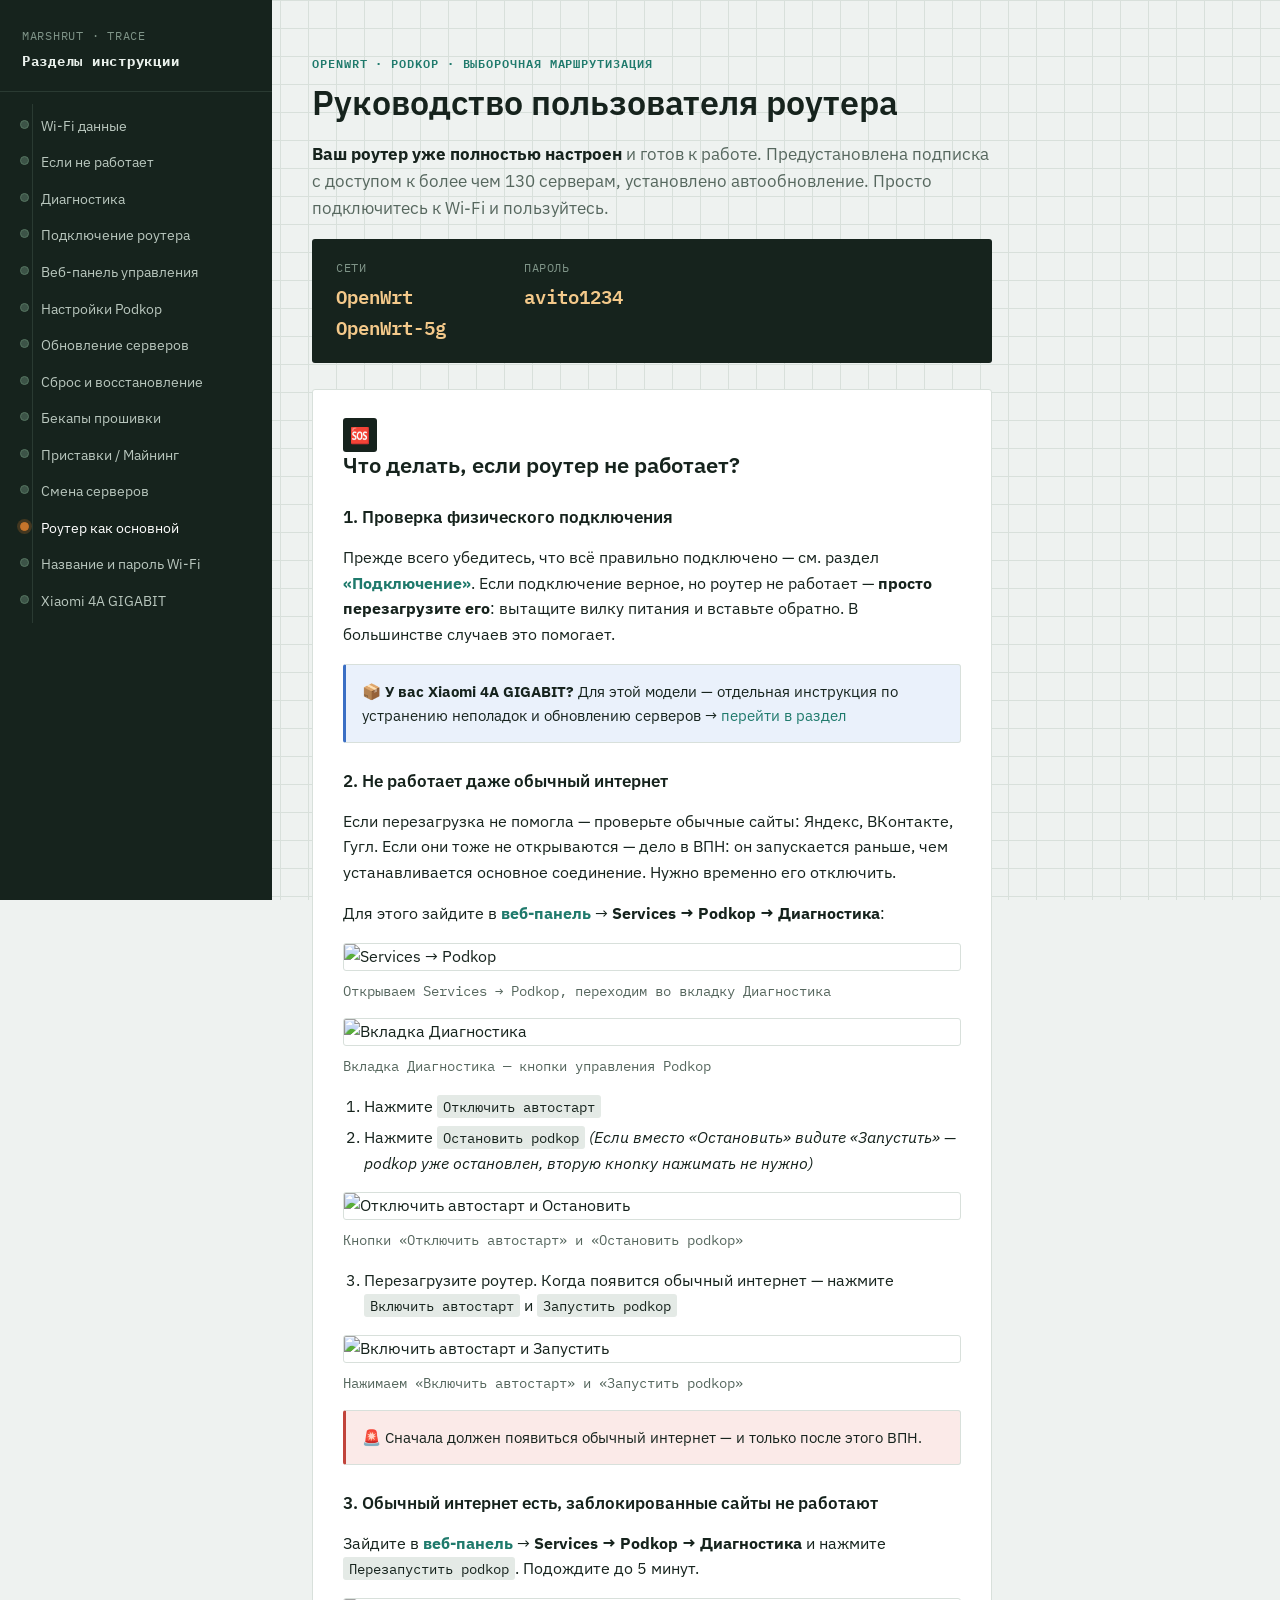
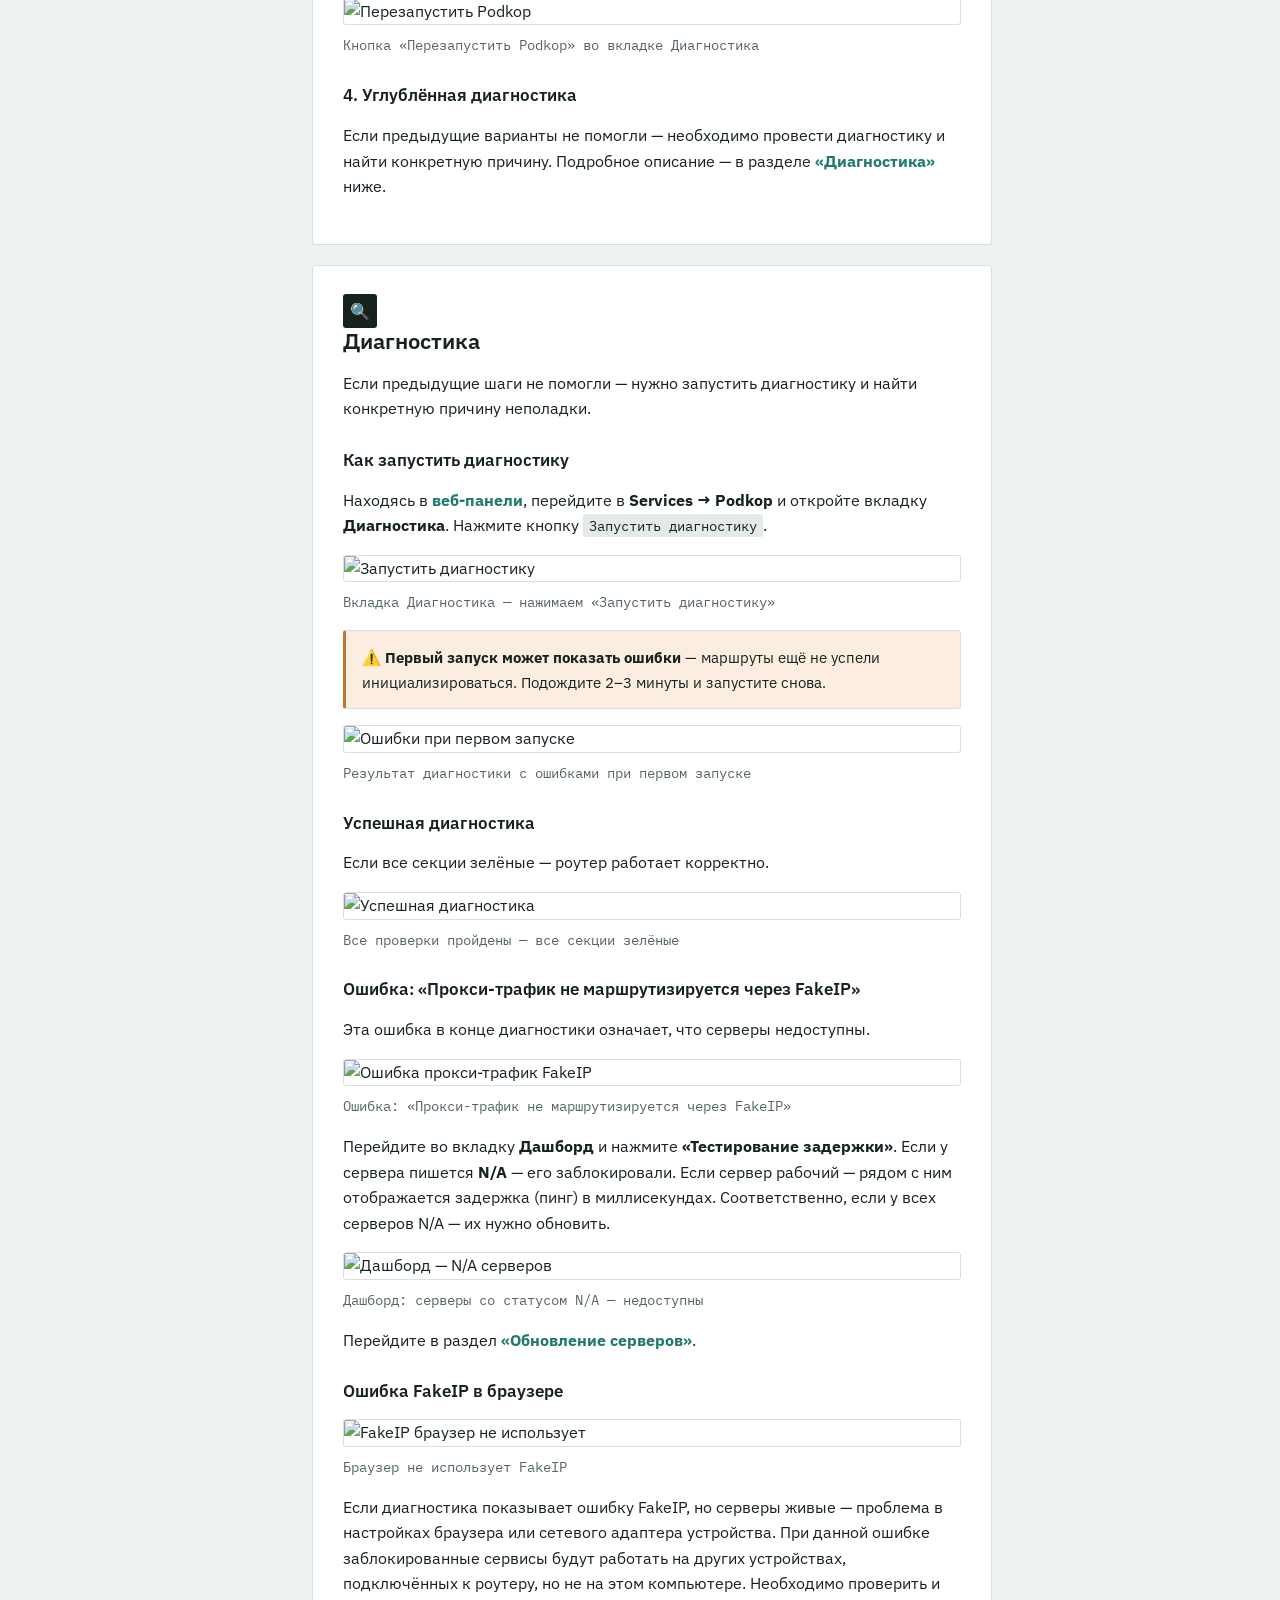
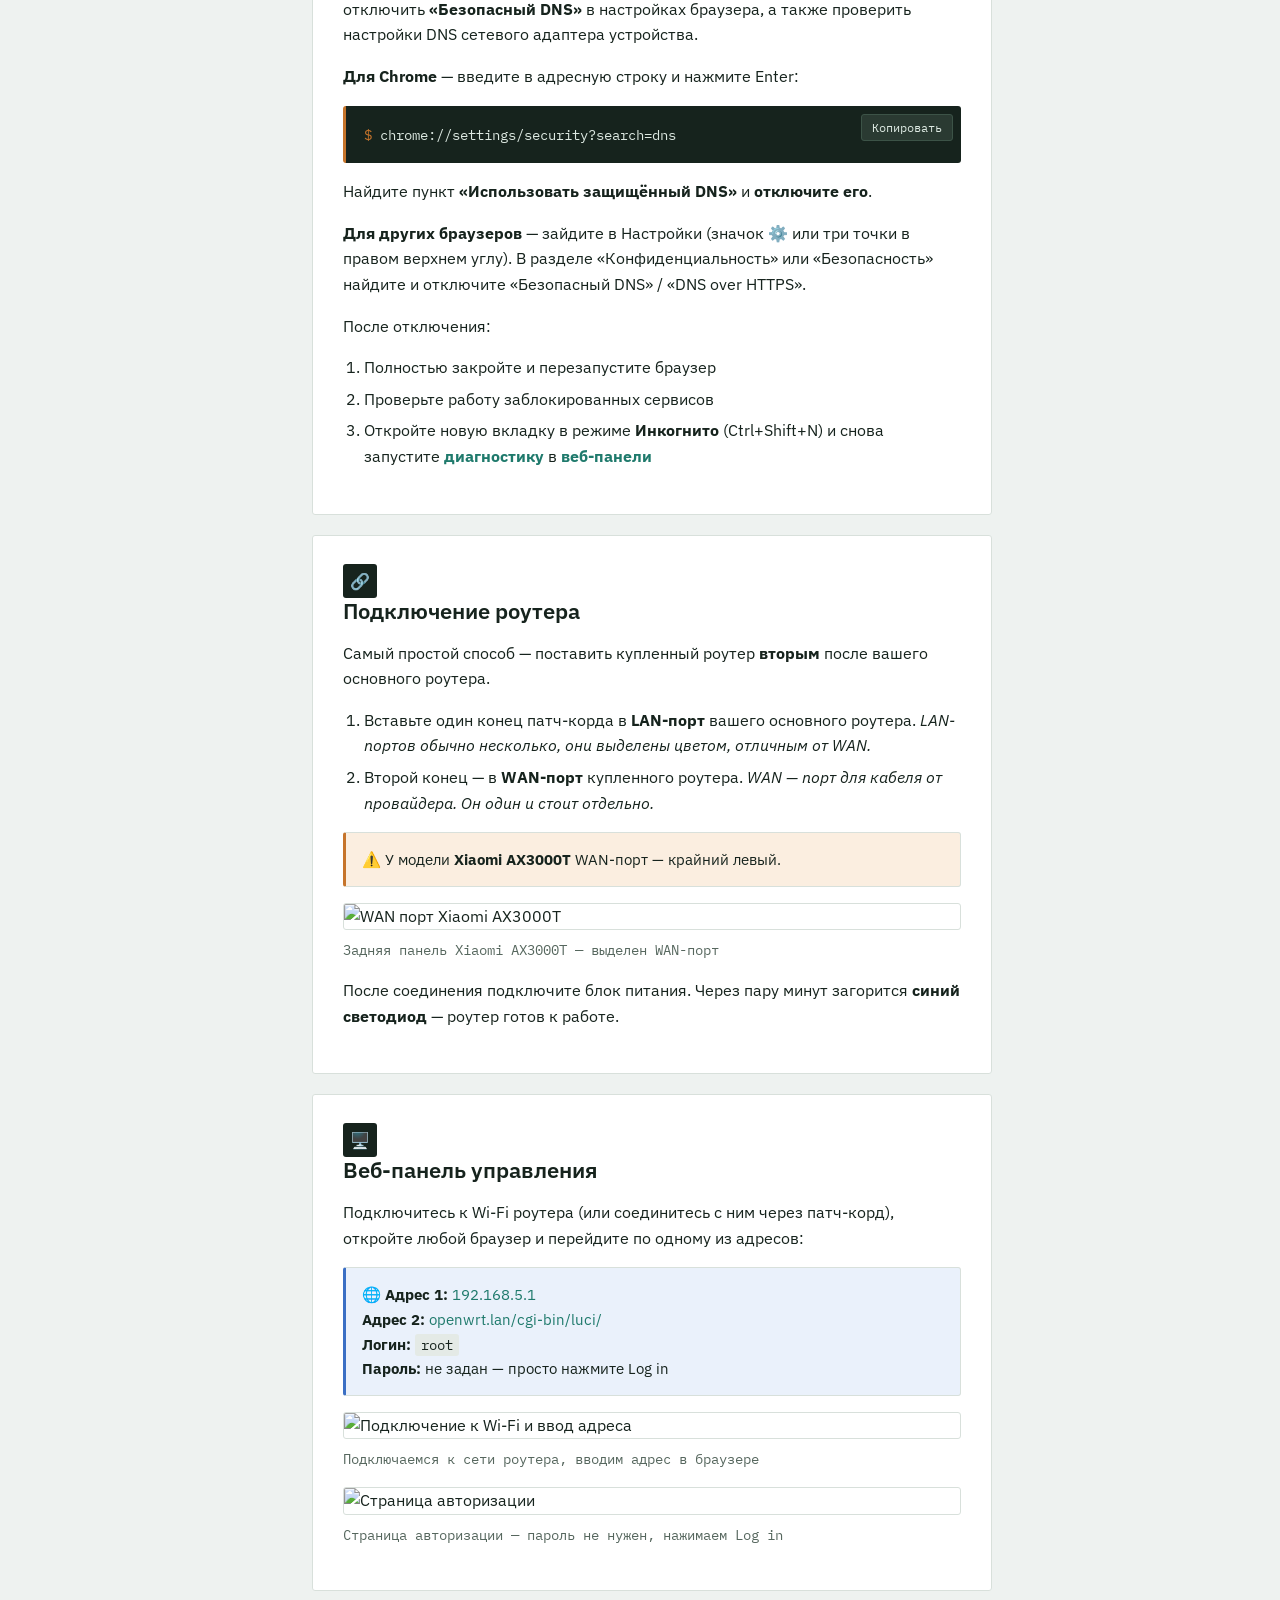
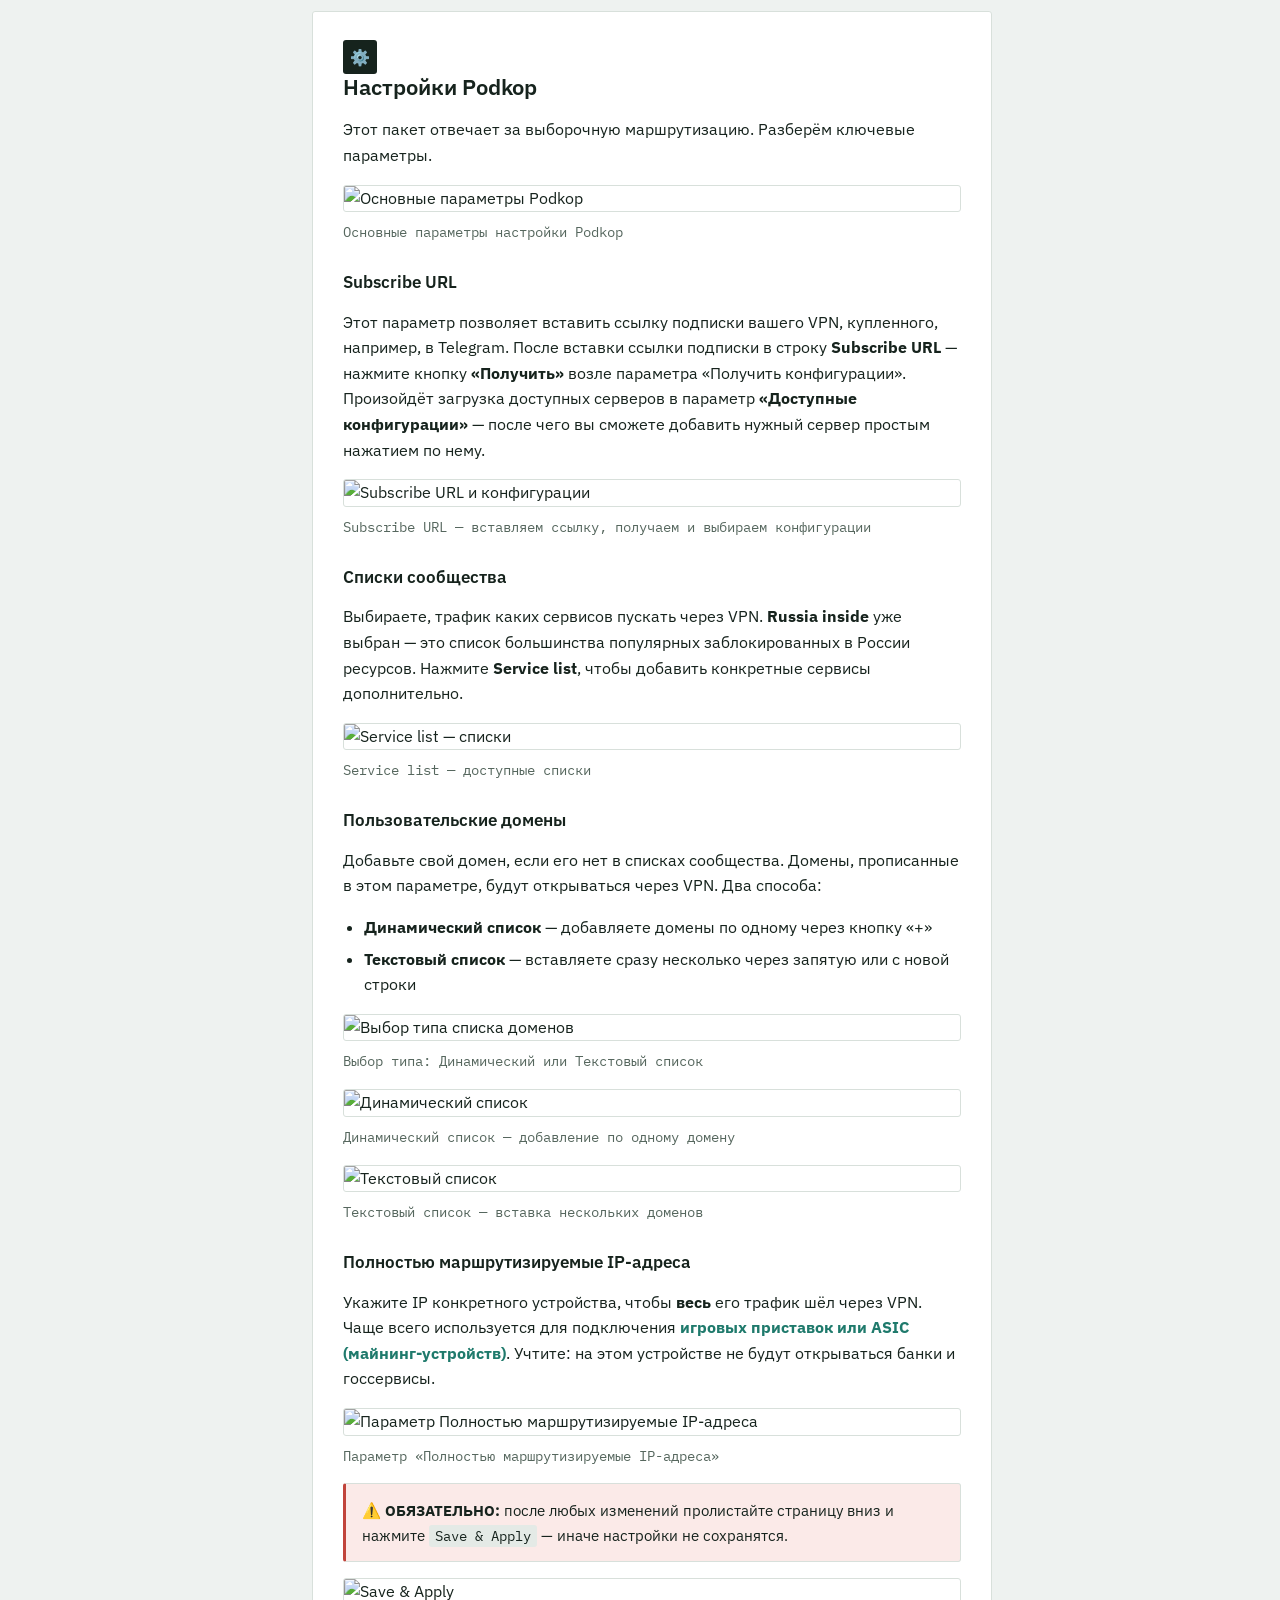
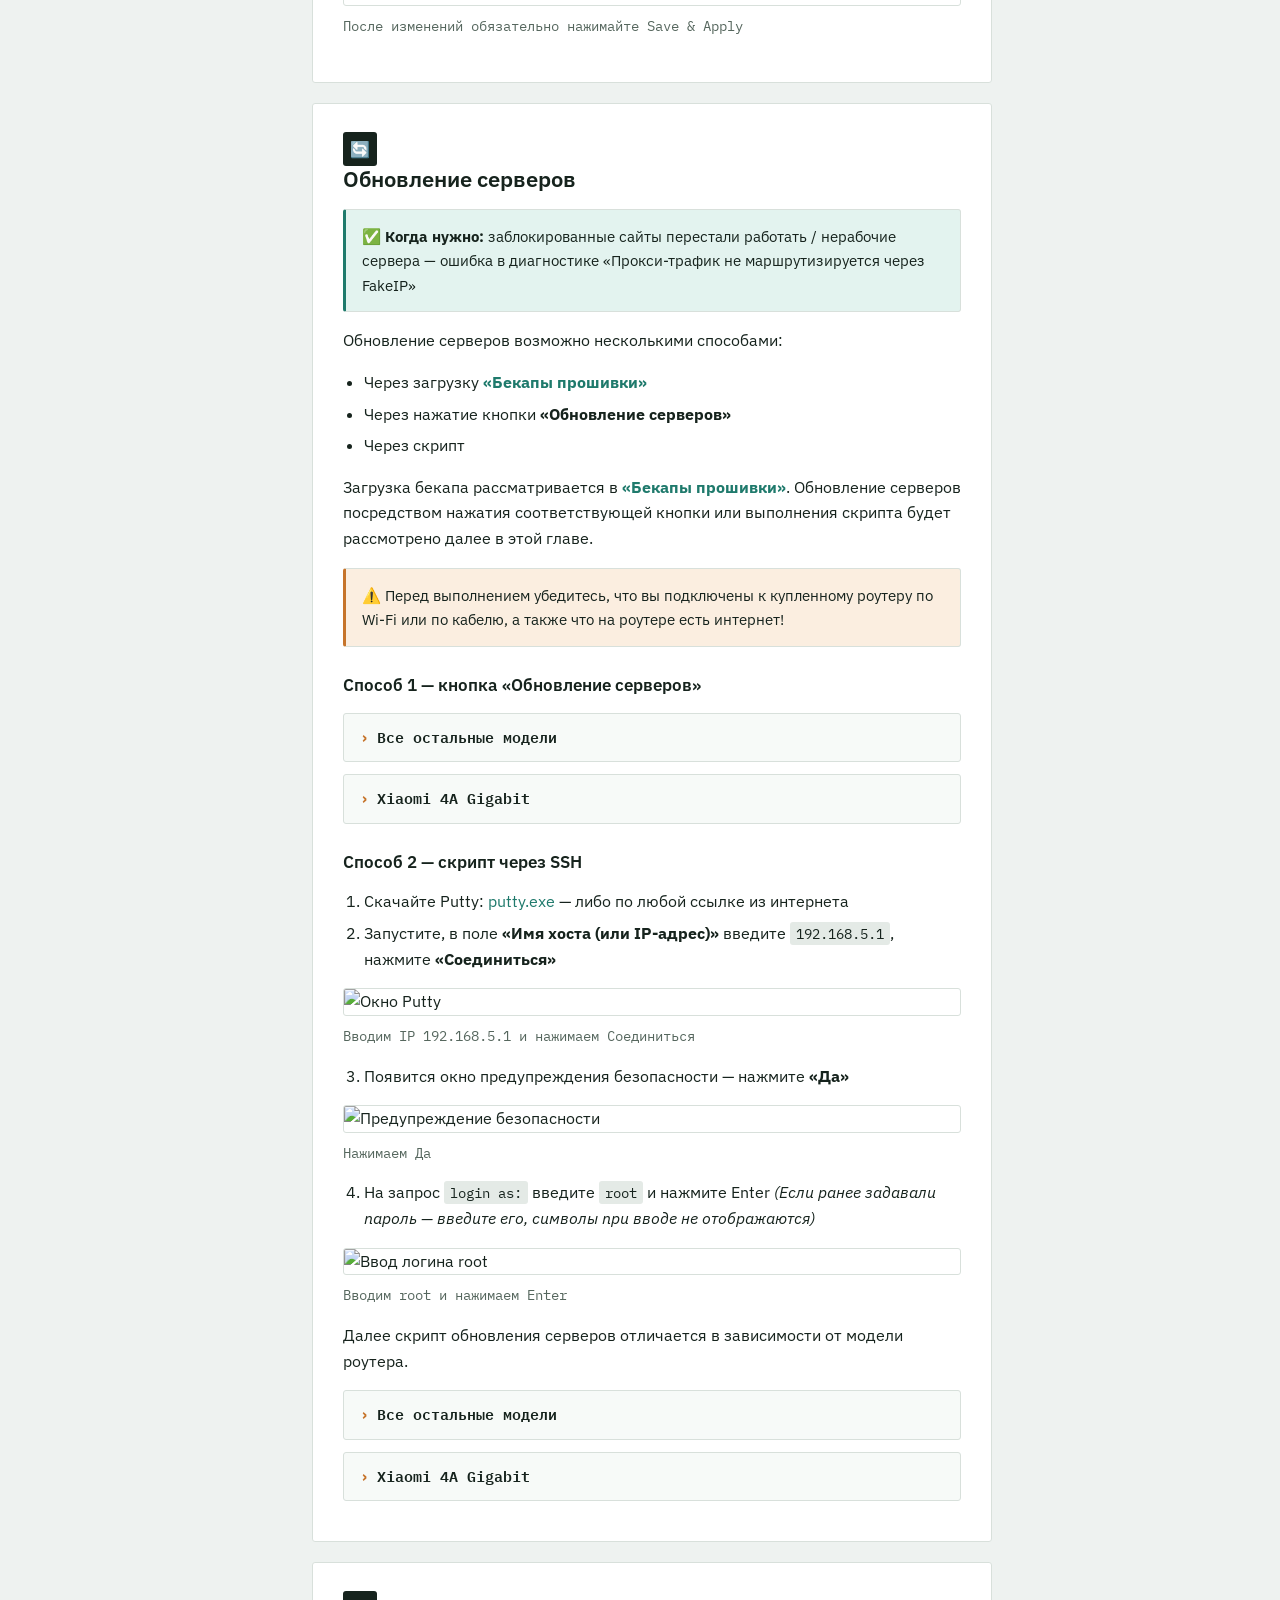
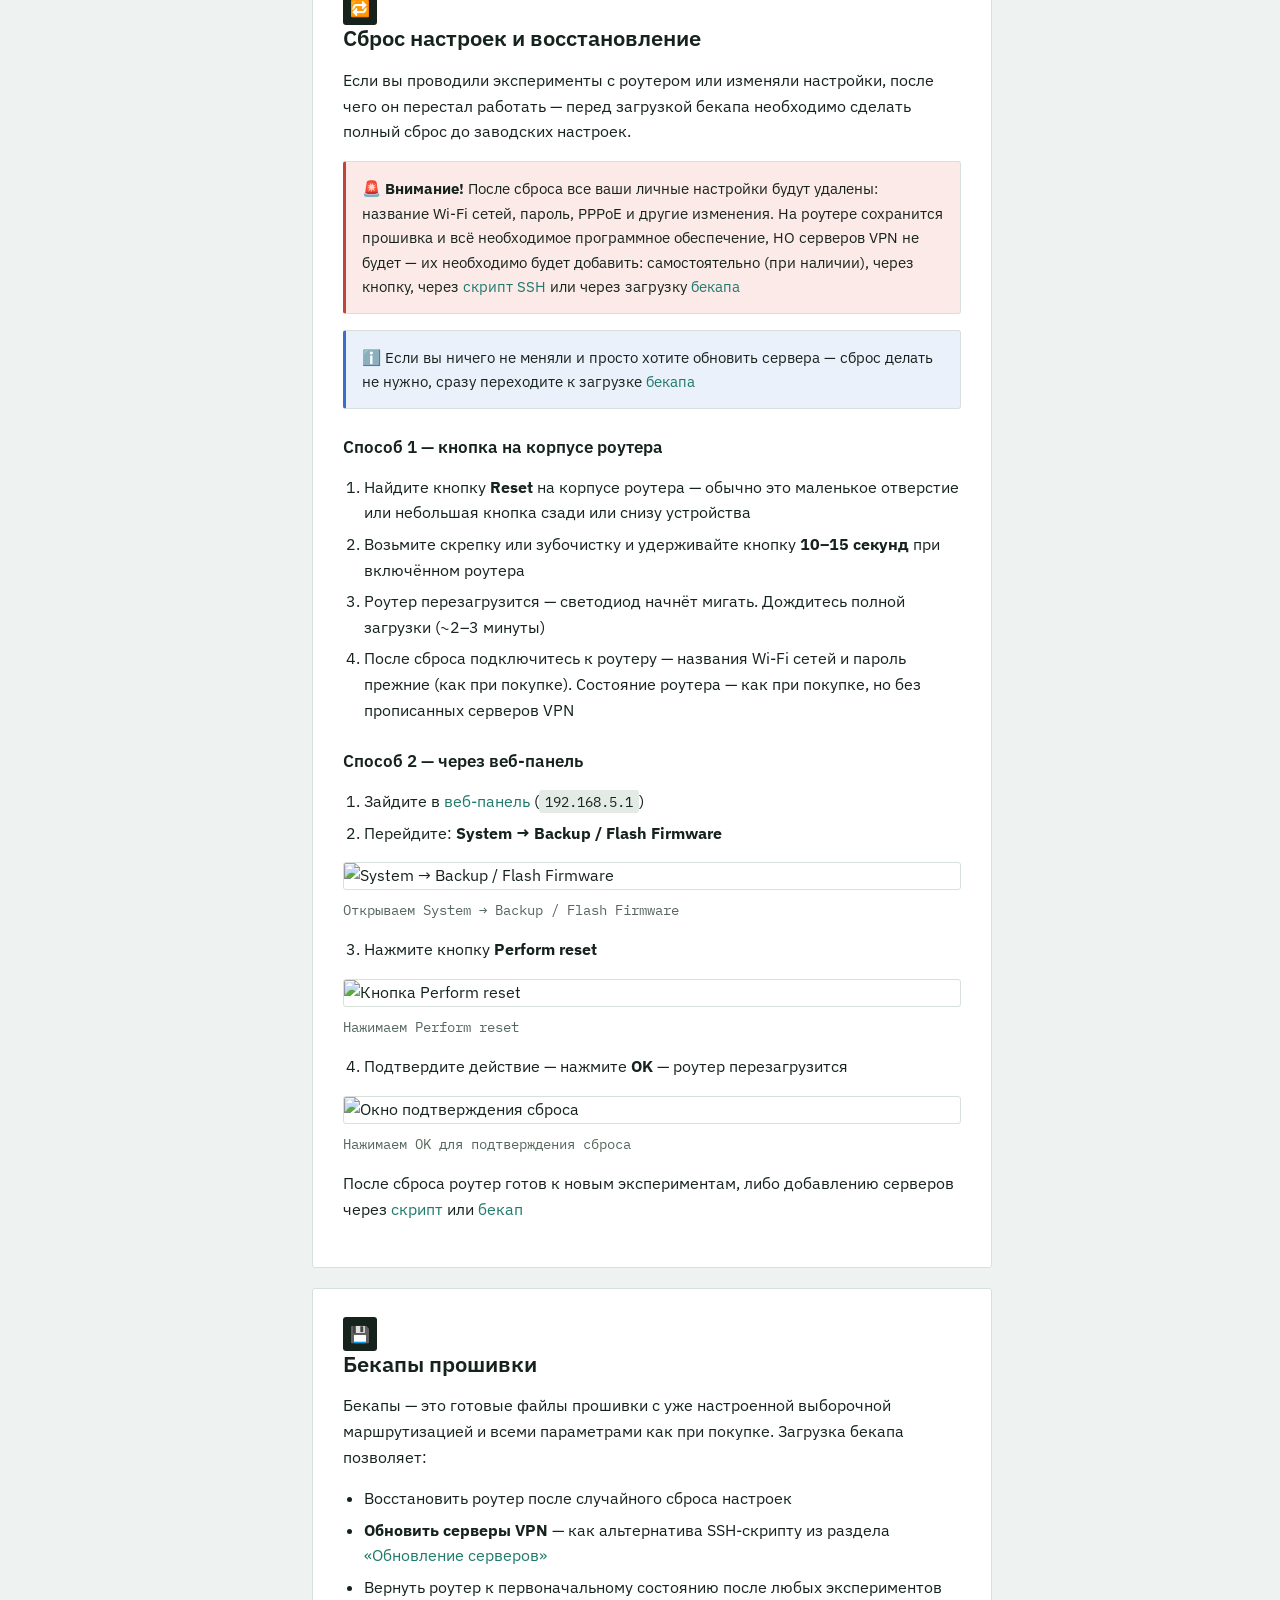
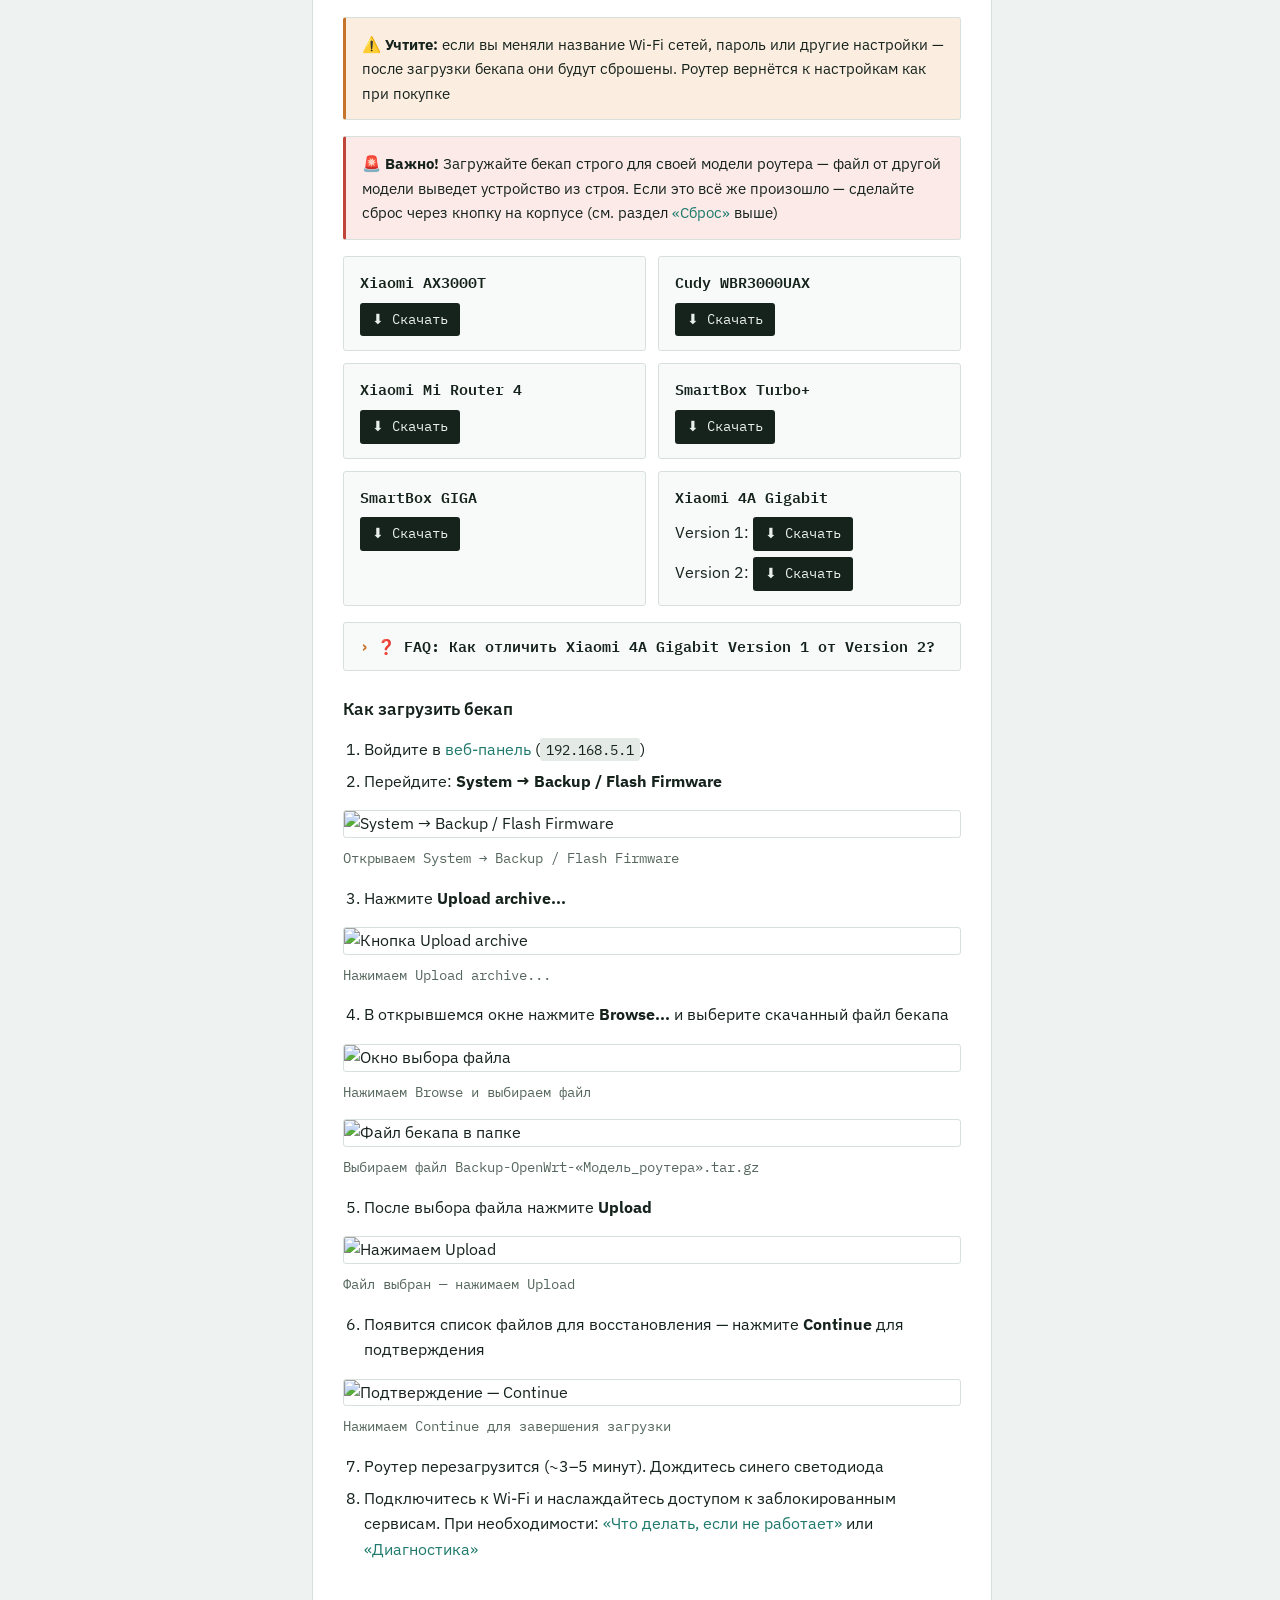
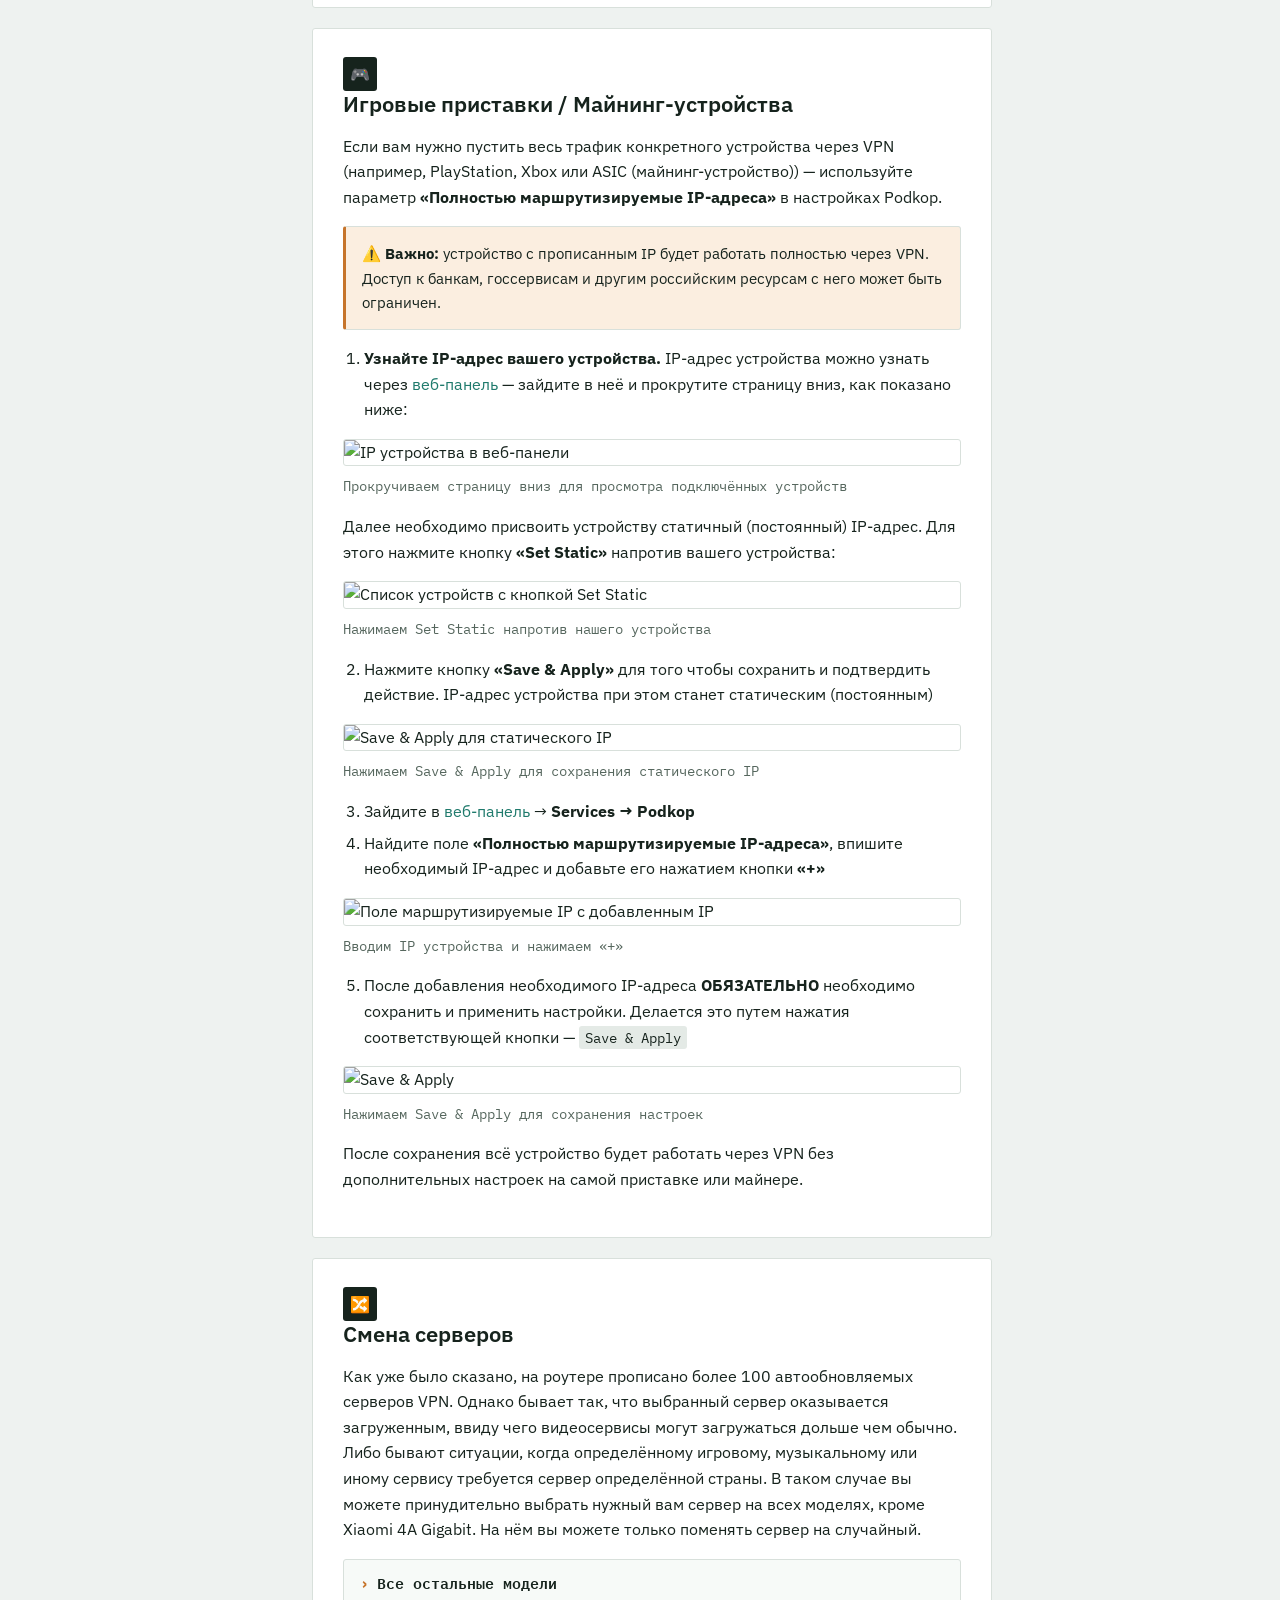
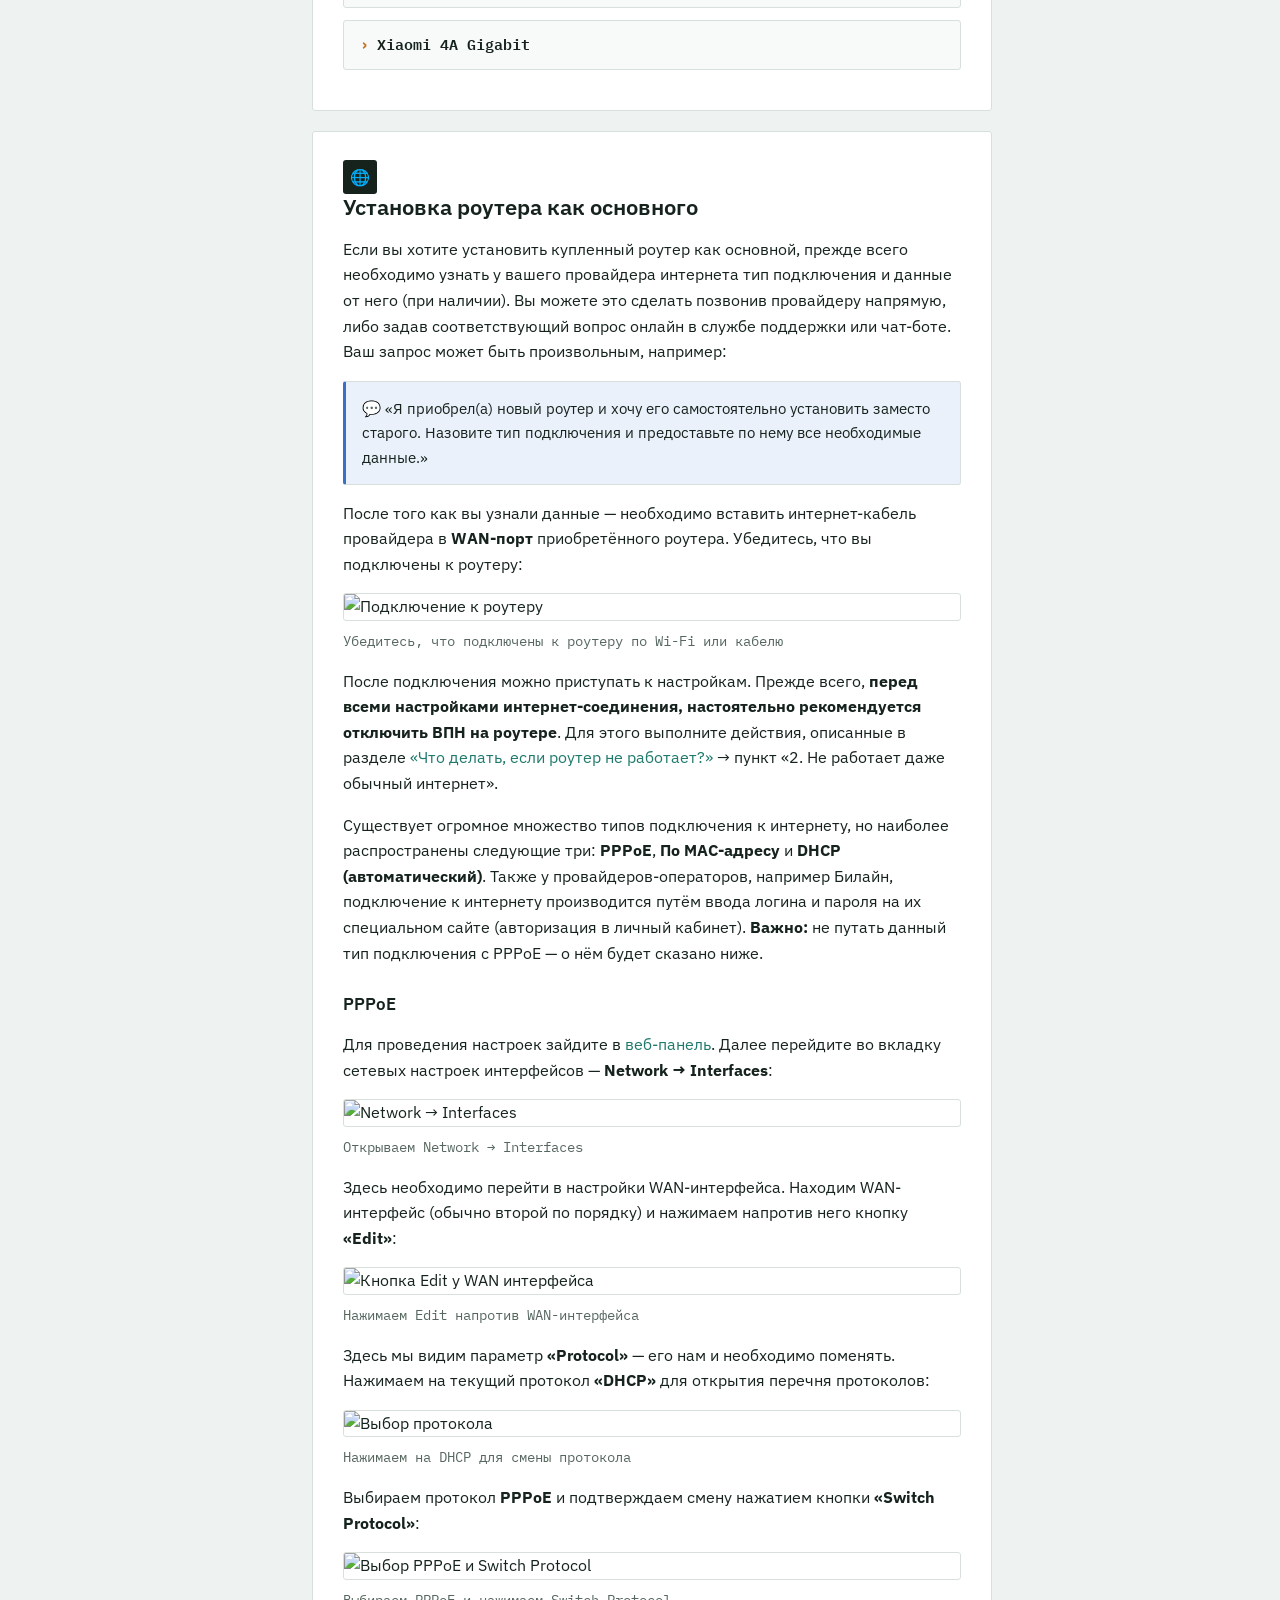
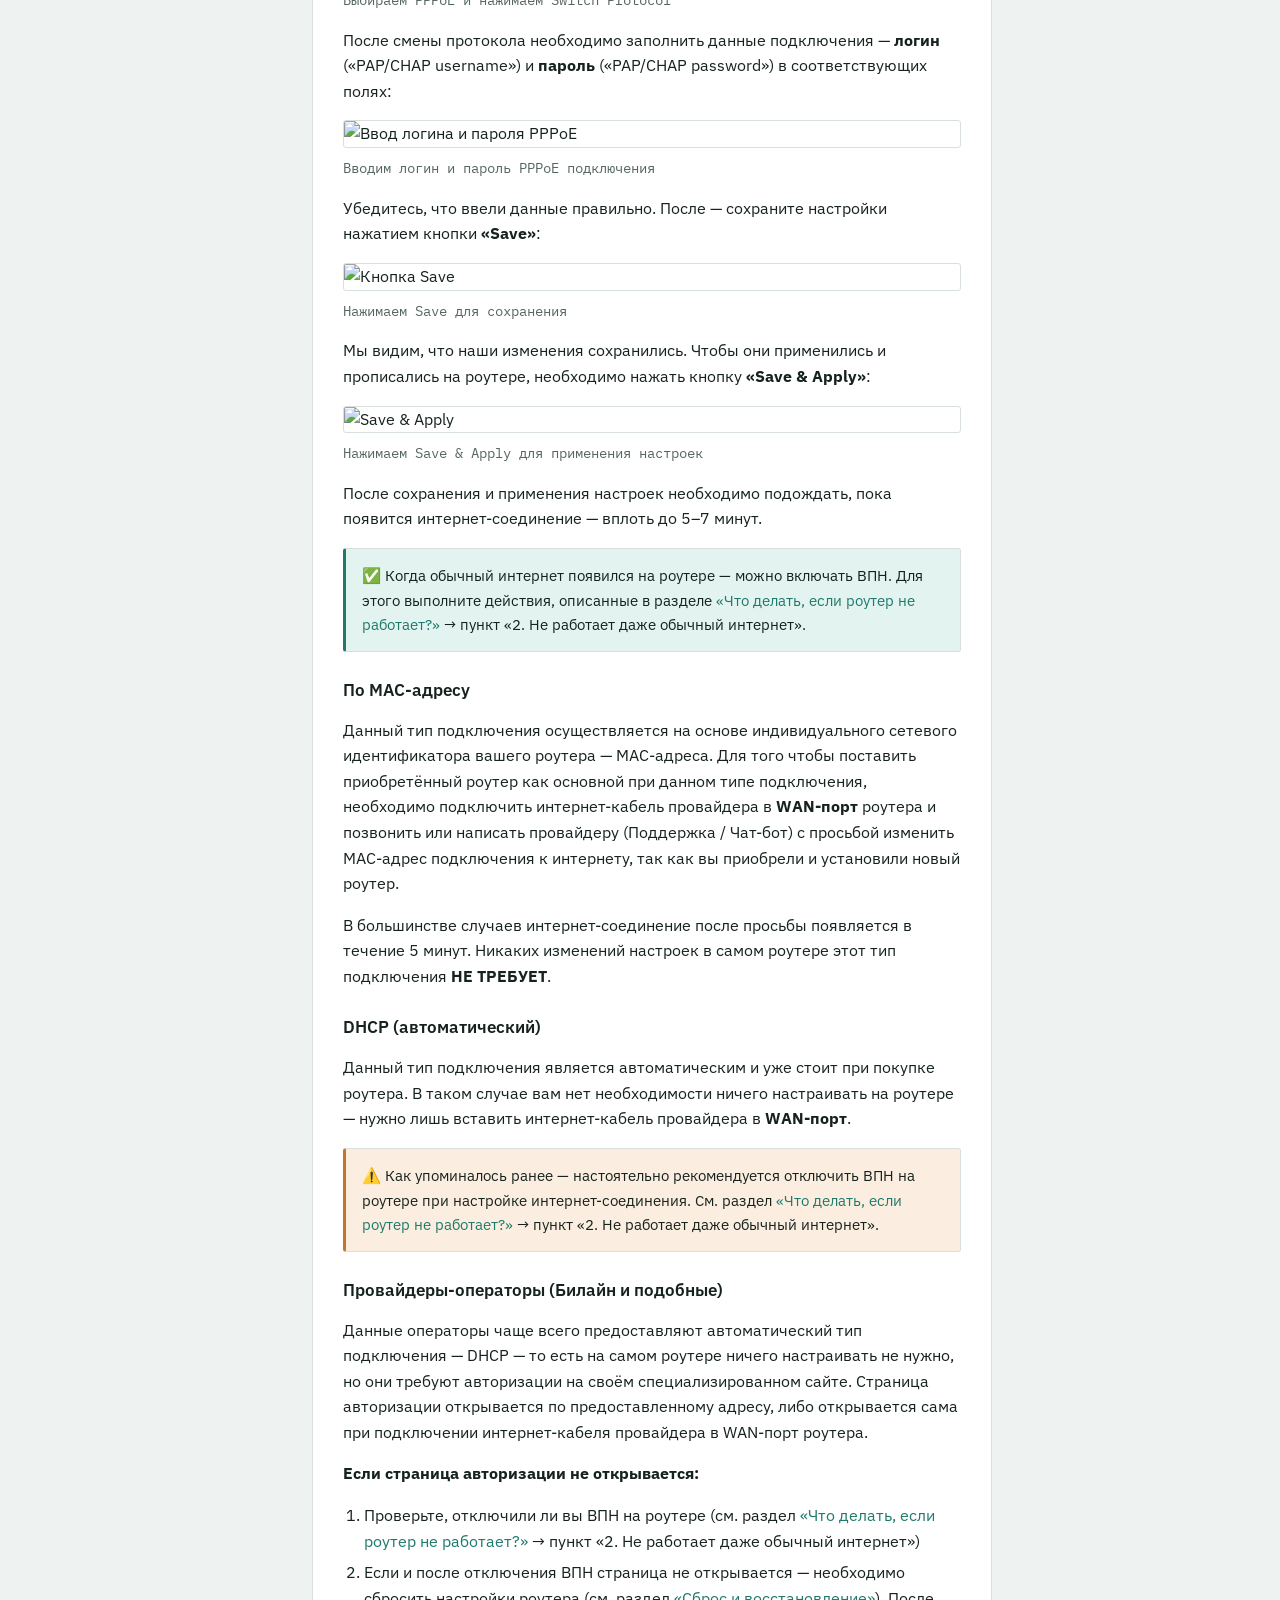
==== commit d37b8e65: "Update index.html" ====
--- a/index.html
+++ b/index.html
@@ -353,7 +353,7 @@
       <figcaption>Открываем Services → Podkop, переходим во вкладку Диагностика</figcaption>
     </figure>
     <figure>
-      <img src="https://vsk3000.github.io/img/2.png" alt="Вкладка Диагностика">
+      <img src="https://vsk3000.github.io/2.png" alt="Вкладка Диагностика">
       <figcaption>Вкладка Диагностика — кнопки управления Podkop</figcaption>
     </figure>
 
@@ -362,7 +362,7 @@
       <li>Нажмите <code>Остановить podkop</code> <em>(Если вместо «Остановить» видите «Запустить» — podkop уже остановлен, вторую кнопку нажимать не нужно)</em></li>
     </ol>
     <figure>
-      <img src="https://vsk3000.github.io/img/3.png" alt="Отключить автостарт и Остановить">
+      <img src="https://vsk3000.github.io/3.png" alt="Отключить автостарт и Остановить">
       <figcaption>Кнопки «Отключить автостарт» и «Остановить podkop»</figcaption>
     </figure>
 
@@ -370,7 +370,7 @@
       <li>Перезагрузите роутер. Когда появится обычный интернет — нажмите <code>Включить автостарт</code> и <code>Запустить podkop</code></li>
     </ol>
     <figure>
-      <img src="https://vsk3000.github.io/img/4.png" alt="Включить автостарт и Запустить">
+      <img src="https://vsk3000.github.io/4.png" alt="Включить автостарт и Запустить">
       <figcaption>Нажимаем «Включить автостарт» и «Запустить podkop»</figcaption>
     </figure>
 
@@ -379,7 +379,7 @@
     <h3>3. Обычный интернет есть, заблокированные сайты не работают</h3>
     <p>Зайдите в <a href="#web-interface"><strong>веб-панель</strong></a> → <strong>Services → Podkop → Диагностика</strong> и нажмите <code>Перезапустить podkop</code>. Подождите до 5 минут.</p>
     <figure>
-      <img src="https://vsk3000.github.io/img/5.png" alt="Перезапустить Podkop">
+      <img src="https://vsk3000.github.io/5.png" alt="Перезапустить Podkop">
       <figcaption>Кнопка «Перезапустить Podkop» во вкладке Диагностика</figcaption>
     </figure>
 
@@ -395,39 +395,39 @@
     <h3>Как запустить диагностику</h3>
     <p>Находясь в <a href="#web-interface"><strong>веб-панели</strong></a>, перейдите в <strong>Services → Podkop</strong> и откройте вкладку <strong>Диагностика</strong>. Нажмите кнопку <code>Запустить диагностику</code>.</p>
     <figure>
-      <img src="https://vsk3000.github.io/img/6.png" alt="Запустить диагностику">
+      <img src="https://vsk3000.github.io/6.png" alt="Запустить диагностику">
       <figcaption>Вкладка Диагностика — нажимаем «Запустить диагностику»</figcaption>
     </figure>
 
     <div class="callout warn">⚠️ <strong>Первый запуск может показать ошибки</strong> — маршруты ещё не успели инициализироваться. Подождите 2–3 минуты и запустите снова.</div>
     <figure>
-      <img src="https://vsk3000.github.io/img/7.png" alt="Ошибки при первом запуске">
+      <img src="https://vsk3000.github.io/7.png" alt="Ошибки при первом запуске">
       <figcaption>Результат диагностики с ошибками при первом запуске</figcaption>
     </figure>
 
     <h3>Успешная диагностика</h3>
     <p>Если все секции зелёные — роутер работает корректно.</p>
     <figure>
-      <img src="https://vsk3000.github.io/img/8.png" alt="Успешная диагностика">
+      <img src="https://vsk3000.github.io/8.png" alt="Успешная диагностика">
       <figcaption>Все проверки пройдены — все секции зелёные</figcaption>
     </figure>
 
     <h3>Ошибка: «Прокси-трафик не маршрутизируется через FakeIP»</h3>
     <p>Эта ошибка в конце диагностики означает, что серверы недоступны.</p>
     <figure>
-      <img src="https://vsk3000.github.io/img/9.png" alt="Ошибка прокси-трафик FakeIP">
+      <img src="https://vsk3000.github.io/9.png" alt="Ошибка прокси-трафик FakeIP">
       <figcaption>Ошибка: «Прокси-трафик не маршрутизируется через FakeIP»</figcaption>
     </figure>
     <p>Перейдите во вкладку <strong>Дашборд</strong> и нажмите <strong>«Тестирование задержки»</strong>. Если у сервера пишется <strong>N/A</strong> — его заблокировали. Если сервер рабочий — рядом с ним отображается задержка (пинг) в миллисекундах. Соответственно, если у всех серверов N/A — их нужно обновить.</p>
     <figure>
-      <img src="https://vsk3000.github.io/img/10.png" alt="Дашборд — N/A серверов">
+      <img src="https://vsk3000.github.io/10.png" alt="Дашборд — N/A серверов">
       <figcaption>Дашборд: серверы со статусом N/A — недоступны</figcaption>
     </figure>
     <p>Перейдите в раздел <a href="#updates"><strong>«Обновление серверов»</strong></a>.</p>
 
     <h3>Ошибка FakeIP в браузере</h3>
     <figure>
-      <img src="https://vsk3000.github.io/img/11.png" alt="FakeIP браузер не использует">
+      <img src="https://vsk3000.github.io/11.png" alt="FakeIP браузер не использует">
       <figcaption>Браузер не использует FakeIP</figcaption>
     </figure>
     <p>Если диагностика показывает ошибку FakeIP, но серверы живые — проблема в настройках браузера или сетевого адаптера устройства. При данной ошибке заблокированные сервисы будут работать на других устройствах, подключённых к роутеру, но не на этом компьютере. Необходимо проверить и отключить <strong>«Безопасный DNS»</strong> в настройках браузера, а также проверить настройки DNS сетевого адаптера устройства.</p>
@@ -455,7 +455,7 @@
     </ol>
     <div class="callout warn">⚠️ У модели <strong>Xiaomi AX3000T</strong> WAN-порт — крайний левый.</div>
     <figure>
-      <img src="https://vsk3000.github.io/img/5456327024529052830.jpg" alt="WAN порт Xiaomi AX3000T">
+      <img src="https://vsk3000.github.io/5456327024529052830.jpg" alt="WAN порт Xiaomi AX3000T">
       <figcaption>Задняя панель Xiaomi AX3000T — выделен WAN-порт</figcaption>
     </figure>
     <p>После соединения подключите блок питания. Через пару минут загорится <strong>синий светодиод</strong> — роутер готов к работе.</p>
@@ -472,11 +472,11 @@
       <strong>Пароль:</strong> не задан — просто нажмите Log in
     </div>
     <figure>
-      <img src="https://vsk3000.github.io/img/13.png" alt="Подключение к Wi-Fi и ввод адреса">
+      <img src="https://vsk3000.github.io/13.png" alt="Подключение к Wi-Fi и ввод адреса">
       <figcaption>Подключаемся к сети роутера, вводим адрес в браузере</figcaption>
     </figure>
     <figure>
-      <img src="https://vsk3000.github.io/img/14.png" alt="Страница авторизации">
+      <img src="https://vsk3000.github.io/14.png" alt="Страница авторизации">
       <figcaption>Страница авторизации — пароль не нужен, нажимаем Log in</figcaption>
     </figure>
   </section>
@@ -486,21 +486,21 @@
     <h2>Настройки Podkop</h2>
     <p>Этот пакет отвечает за выборочную маршрутизацию. Разберём ключевые параметры.</p>
     <figure>
-      <img src="https://vsk3000.github.io/img/15.png" alt="Основные параметры Podkop">
+      <img src="https://vsk3000.github.io/15.png" alt="Основные параметры Podkop">
       <figcaption>Основные параметры настройки Podkop</figcaption>
     </figure>
 
     <h3>Subscribe URL</h3>
     <p>Этот параметр позволяет вставить ссылку подписки вашего VPN, купленного, например, в Telegram. После вставки ссылки подписки в строку <strong>Subscribe URL</strong> — нажмите кнопку <strong>«Получить»</strong> возле параметра «Получить конфигурации». Произойдёт загрузка доступных серверов в параметр <strong>«Доступные конфигурации»</strong> — после чего вы сможете добавить нужный сервер простым нажатием по нему.</p>
     <figure>
-      <img src="https://vsk3000.github.io/img/16.png" alt="Subscribe URL и конфигурации">
+      <img src="https://vsk3000.github.io/16.png" alt="Subscribe URL и конфигурации">
       <figcaption>Subscribe URL — вставляем ссылку, получаем и выбираем конфигурации</figcaption>
     </figure>
 
     <h3>Списки сообщества</h3>
     <p>Выбираете, трафик каких сервисов пускать через VPN. <strong>Russia inside</strong> уже выбран — это список большинства популярных заблокированных в России ресурсов. Нажмите <strong>Service list</strong>, чтобы добавить конкретные сервисы дополнительно.</p>
     <figure>
-      <img src="https://vsk3000.github.io/img/17.png" alt="Service list — списки">
+      <img src="https://vsk3000.github.io/17.png" alt="Service list — списки">
       <figcaption>Service list — доступные списки</figcaption>
     </figure>
 
@@ -511,28 +511,28 @@
       <li><strong>Текстовый список</strong> — вставляете сразу несколько через запятую или с новой строки</li>
     </ul>
     <figure>
-      <img src="https://vsk3000.github.io/img/18.png" alt="Выбор типа списка доменов">
+      <img src="https://vsk3000.github.io/18.png" alt="Выбор типа списка доменов">
       <figcaption>Выбор типа: Динамический или Текстовый список</figcaption>
     </figure>
     <figure>
-      <img src="https://vsk3000.github.io/img/19.png" alt="Динамический список">
+      <img src="https://vsk3000.github.io/19.png" alt="Динамический список">
       <figcaption>Динамический список — добавление по одному домену</figcaption>
     </figure>
     <figure>
-      <img src="https://vsk3000.github.io/img/20.png" alt="Текстовый список">
+      <img src="https://vsk3000.github.io/20.png" alt="Текстовый список">
       <figcaption>Текстовый список — вставка нескольких доменов</figcaption>
     </figure>
 
     <h3>Полностью маршрутизируемые IP-адреса</h3>
     <p>Укажите IP конкретного устройства, чтобы <strong>весь</strong> его трафик шёл через VPN. Чаще всего используется для подключения <a href="#gaming-mining"><strong>игровых приставок или ASIC (майнинг-устройств)</strong></a>. Учтите: на этом устройстве не будут открываться банки и госсервисы.</p>
     <figure>
-      <img src="https://vsk3000.github.io/img/21.png" alt="Параметр Полностью маршрутизируемые IP-адреса">
+      <img src="https://vsk3000.github.io/21.png" alt="Параметр Полностью маршрутизируемые IP-адреса">
       <figcaption>Параметр «Полностью маршрутизируемые IP-адреса»</figcaption>
     </figure>
 
     <div class="callout danger">⚠️ <strong>ОБЯЗАТЕЛЬНО:</strong> после любых изменений пролистайте страницу вниз и нажмите <code>Save & Apply</code> — иначе настройки не сохранятся.</div>
     <figure>
-      <img src="https://vsk3000.github.io/img/22.png" alt="Save & Apply">
+      <img src="https://vsk3000.github.io/22.png" alt="Save & Apply">
       <figcaption>После изменений обязательно нажимайте Save & Apply</figcaption>
     </figure>
   </section>
@@ -561,21 +561,21 @@
           <li>Перейдите во вкладку <strong>Services → Podkop → Дашборд</strong> (подробнее — в разделе <a href="#server-switch"><strong>«Смена серверов»</strong></a>). Нажмите кнопку <strong>«Обновить сервера»</strong></li>
         </ol>
         <figure>
-          <img src="https://vsk3000.github.io/img/62.png" alt="Кнопка Обновить сервера">
+          <img src="https://vsk3000.github.io/62.png" alt="Кнопка Обновить сервера">
           <figcaption>Нажимаем кнопку «Обновить сервера» во вкладке Дашборд</figcaption>
         </figure>
         <ol start="3">
           <li>После успешного обновления серверов увидите соответствующую надпись и количество обновлённых серверов</li>
         </ol>
         <figure>
-          <img src="https://vsk3000.github.io/img/63.png" alt="Успешное обновление через кнопку">
+          <img src="https://vsk3000.github.io/63.png" alt="Успешное обновление через кнопку">
           <figcaption>Успешное обновление — надпись с количеством обновлённых серверов</figcaption>
         </figure>
         <ol start="4">
           <li>Если интернета на роутере нет — будет соответствующая ошибка и сервера не обновятся. Проверьте подключение к интернету и при необходимости восстановите его по разделу <a href="#troubleshooting"><strong>«Что делать, если роутер не работает?»</strong></a></li>
         </ol>
         <figure>
-          <img src="https://vsk3000.github.io/img/64.png" alt="Ошибка обновления — нет интернета">
+          <img src="https://vsk3000.github.io/64.png" alt="Ошибка обновления — нет интернета">
           <figcaption>Ошибка обновления при отсутствии интернета на роутере</figcaption>
         </figure>
       </div>
@@ -589,14 +589,14 @@
           <li>Перейдите во вкладку <strong>Services → Podkop → Диагностика</strong> (подробнее — в разделе <a href="#server-switch"><strong>«Смена серверов»</strong></a>). Нажмите кнопку <strong>«Сменить сервер»</strong></li>
         </ol>
         <figure>
-          <img src="https://vsk3000.github.io/img/67.png" alt="Кнопка Сменить сервер">
+          <img src="https://vsk3000.github.io/67.png" alt="Кнопка Сменить сервер">
           <figcaption>Нажимаем кнопку «Сменить сервер»</figcaption>
         </figure>
         <ol start="3">
           <li>После успешной смены сервера вы увидите соответствующую надпись, страну сервера и его пинг (задержку)</li>
         </ol>
         <figure>
-          <img src="https://vsk3000.github.io/img/68.png" alt="Успешная смена сервера 4A">
+          <img src="https://vsk3000.github.io/68.png" alt="Успешная смена сервера 4A">
           <figcaption>Успешная смена сервера — страна и задержка</figcaption>
         </figure>
         <ol start="4">
@@ -611,21 +611,21 @@
       <li>Запустите, в поле <strong>«Имя хоста (или IP-адрес)»</strong> введите <code>192.168.5.1</code>, нажмите <strong>«Соединиться»</strong></li>
     </ol>
     <figure>
-      <img src="https://vsk3000.github.io/img/23.png" alt="Окно Putty">
+      <img src="https://vsk3000.github.io/23.png" alt="Окно Putty">
       <figcaption>Вводим IP 192.168.5.1 и нажимаем Соединиться</figcaption>
     </figure>
     <ol start="3">
       <li>Появится окно предупреждения безопасности — нажмите <strong>«Да»</strong></li>
     </ol>
     <figure>
-      <img src="https://vsk3000.github.io/img/24.png" alt="Предупреждение безопасности">
+      <img src="https://vsk3000.github.io/24.png" alt="Предупреждение безопасности">
       <figcaption>Нажимаем Да</figcaption>
     </figure>
     <ol start="4">
       <li>На запрос <code>login as:</code> введите <code>root</code> и нажмите Enter <em>(Если ранее задавали пароль — введите его, символы при вводе не отображаются)</em></li>
     </ol>
     <figure>
-      <img src="https://vsk3000.github.io/img/25.png" alt="Ввод логина root">
+      <img src="https://vsk3000.github.io/25.png" alt="Ввод логина root">
       <figcaption>Вводим root и нажимаем Enter</figcaption>
     </figure>
 
@@ -638,14 +638,14 @@
           <li>Скопируйте команду ниже, вставьте в терминал <strong>правой кнопкой мыши</strong> и нажмите Enter:</li>
         </ol>
         <figure>
-          <img src="https://vsk3000.github.io/img/26.png" alt="Вставка команды в терминал">
+          <img src="https://vsk3000.github.io/26.png" alt="Вставка команды в терминал">
           <figcaption>Вставляем команду правой кнопкой мыши и нажимаем Enter</figcaption>
         </figure>
         <p><strong>Команда обновления серверов</strong></p>
         <pre><button class="copy-btn" onclick="copyPre(this)">Копировать</button><code>wget -qO /tmp/upd.sh https://bit.ly/4290OrT && sh /tmp/upd.sh restart; rm -f /tmp/upd.sh</code></pre>
         <div class="callout ok">✅ При успешном обновлении серверов в консоли увидите соответствующее сообщение — «Сервера обновлены»</div>
         <figure>
-          <img src="https://vsk3000.github.io/img/27.png" alt="Сервера обновлены">
+          <img src="https://vsk3000.github.io/27.png" alt="Сервера обновлены">
           <figcaption>Успешное обновление — сообщение «Сервера обновлены»</figcaption>
         </figure>
       </div>
@@ -658,14 +658,14 @@
           <li>Скопируйте команду ниже, вставьте в терминал <strong>правой кнопкой мыши</strong> и нажмите Enter:</li>
         </ol>
         <figure>
-          <img src="https://vsk3000.github.io/img/65.png" alt="Вставка команды в терминал 4A">
+          <img src="https://vsk3000.github.io/65.png" alt="Вставка команды в терминал 4A">
           <figcaption>Вставляем команду правой кнопкой мыши и нажимаем Enter</figcaption>
         </figure>
         <p><strong>Команда обновления серверов</strong></p>
         <pre><button class="copy-btn" onclick="copyPre(this)">Копировать</button><code>curl -sL "https://bit.ly/4giC4WD" | sh</code></pre>
         <div class="callout ok">✅ При успешном обновлении сервера в консоли увидите соответствующее сообщение — «ОК: выбран Венгрия» («Страна сервера»)</div>
         <figure>
-          <img src="https://vsk3000.github.io/img/66.png" alt="Сервер обновлён — ОК выбран Венгрия">
+          <img src="https://vsk3000.github.io/66.png" alt="Сервер обновлён — ОК выбран Венгрия">
           <figcaption>Успешное обновление — сообщение «ОК: выбран Венгрия»</figcaption>
         </figure>
       </div>
@@ -695,21 +695,21 @@
       <li>Перейдите: <strong>System → Backup / Flash Firmware</strong></li>
     </ol>
     <figure>
-      <img src="https://vsk3000.github.io/img/28.png" alt="System → Backup / Flash Firmware">
+      <img src="https://vsk3000.github.io/28.png" alt="System → Backup / Flash Firmware">
       <figcaption>Открываем System → Backup / Flash Firmware</figcaption>
     </figure>
     <ol start="3">
       <li>Нажмите кнопку <strong>Perform reset</strong></li>
     </ol>
     <figure>
-      <img src="https://vsk3000.github.io/img/29.png" alt="Кнопка Perform reset">
+      <img src="https://vsk3000.github.io/29.png" alt="Кнопка Perform reset">
       <figcaption>Нажимаем Perform reset</figcaption>
     </figure>
     <ol start="4">
       <li>Подтвердите действие — нажмите <strong>OK</strong> — роутер перезагрузится</li>
     </ol>
     <figure>
-      <img src="https://vsk3000.github.io/img/30.png" alt="Окно подтверждения сброса">
+      <img src="https://vsk3000.github.io/30.png" alt="Окно подтверждения сброса">
       <figcaption>Нажимаем OK для подтверждения сброса</figcaption>
     </figure>
 
@@ -763,21 +763,21 @@
         <p><strong>Способ 1 — по корпусу:</strong></p>
         <p><strong>Version 2</strong> имеет на задней стороне роутера крепление на стену, а <strong>Version 1</strong> — не имеет.</p>
         <figure>
-          <img src="https://vsk3000.github.io/img/V1.jpg" alt="Xiaomi 4A Gigabit Version 1">
+          <img src="https://vsk3000.github.io/V1.jpg" alt="Xiaomi 4A Gigabit Version 1">
           <figcaption>Version 1</figcaption>
         </figure>
         <figure>
-          <img src="https://vsk3000.github.io/img/V2.jpg" alt="Xiaomi 4A Gigabit Version 2">
+          <img src="https://vsk3000.github.io/V2.jpg" alt="Xiaomi 4A Gigabit Version 2">
           <figcaption>Version 2</figcaption>
         </figure>
         <p><strong>Способ 2 — через веб-интерфейс:</strong></p>
         <p>Зайдите в веб-панель роутера и посмотрите модель в разделе <strong>Status</strong>.</p>
         <figure>
-          <img src="https://vsk3000.github.io/img/69.png" alt="Веб-интерфейс Xiaomi 4A Gigabit Version 1">
+          <img src="https://vsk3000.github.io/69.png" alt="Веб-интерфейс Xiaomi 4A Gigabit Version 1">
           <figcaption>Version 1</figcaption>
         </figure>
         <figure>
-          <img src="https://vsk3000.github.io/img/70.png" alt="Веб-интерфейс Xiaomi 4A Gigabit Version 2">
+          <img src="https://vsk3000.github.io/70.png" alt="Веб-интерфейс Xiaomi 4A Gigabit Version 2">
           <figcaption>Version 2</figcaption>
         </figure>
       </div>
@@ -789,39 +789,39 @@
       <li>Перейдите: <strong>System → Backup / Flash Firmware</strong></li>
     </ol>
     <figure>
-      <img src="https://vsk3000.github.io/img/28.png" alt="System → Backup / Flash Firmware">
+      <img src="https://vsk3000.github.io/28.png" alt="System → Backup / Flash Firmware">
       <figcaption>Открываем System → Backup / Flash Firmware</figcaption>
     </figure>
     <ol start="3">
       <li>Нажмите <strong>Upload archive...</strong></li>
     </ol>
     <figure>
-      <img src="https://vsk3000.github.io/img/31.png" alt="Кнопка Upload archive">
+      <img src="https://vsk3000.github.io/31.png" alt="Кнопка Upload archive">
       <figcaption>Нажимаем Upload archive...</figcaption>
     </figure>
     <ol start="4">
       <li>В открывшемся окне нажмите <strong>Browse...</strong> и выберите скачанный файл бекапа</li>
     </ol>
     <figure>
-      <img src="https://vsk3000.github.io/img/32.png" alt="Окно выбора файла">
+      <img src="https://vsk3000.github.io/32.png" alt="Окно выбора файла">
       <figcaption>Нажимаем Browse и выбираем файл</figcaption>
     </figure>
     <figure>
-      <img src="https://vsk3000.github.io/img/33.png" alt="Файл бекапа в папке">
+      <img src="https://vsk3000.github.io/33.png" alt="Файл бекапа в папке">
       <figcaption>Выбираем файл Backup-OpenWrt-«Модель_роутера».tar.gz</figcaption>
     </figure>
     <ol start="5">
       <li>После выбора файла нажмите <strong>Upload</strong></li>
     </ol>
     <figure>
-      <img src="https://vsk3000.github.io/img/34.png" alt="Нажимаем Upload">
+      <img src="https://vsk3000.github.io/34.png" alt="Нажимаем Upload">
       <figcaption>Файл выбран — нажимаем Upload</figcaption>
     </figure>
     <ol start="6">
       <li>Появится список файлов для восстановления — нажмите <strong>Continue</strong> для подтверждения</li>
     </ol>
     <figure>
-      <img src="https://vsk3000.github.io/img/35.png" alt="Подтверждение — Continue">
+      <img src="https://vsk3000.github.io/35.png" alt="Подтверждение — Continue">
       <figcaption>Нажимаем Continue для завершения загрузки</figcaption>
     </figure>
     <ol start="7">
@@ -841,19 +841,19 @@
       <li><strong>Узнайте IP-адрес вашего устройства.</strong> IP-адрес устройства можно узнать через <a href="#web-interface">веб-панель</a> — зайдите в неё и прокрутите страницу вниз, как показано ниже:</li>
     </ol>
     <figure>
-      <img src="https://vsk3000.github.io/img/36.gif" alt="IP устройства в веб-панели">
+      <img src="https://vsk3000.github.io/36.gif" alt="IP устройства в веб-панели">
       <figcaption>Прокручиваем страницу вниз для просмотра подключённых устройств</figcaption>
     </figure>
     <p>Далее необходимо присвоить устройству статичный (постоянный) IP-адрес. Для этого нажмите кнопку <strong>«Set Static»</strong> напротив вашего устройства:</p>
     <figure>
-      <img src="https://vsk3000.github.io/img/37.png" alt="Список устройств с кнопкой Set Static">
+      <img src="https://vsk3000.github.io/37.png" alt="Список устройств с кнопкой Set Static">
       <figcaption>Нажимаем Set Static напротив нашего устройства</figcaption>
     </figure>
     <ol start="2">
       <li>Нажмите кнопку <strong>«Save & Apply»</strong> для того чтобы сохранить и подтвердить действие. IP-адрес устройства при этом станет статическим (постоянным)</li>
     </ol>
     <figure>
-      <img src="https://vsk3000.github.io/img/38.png" alt="Save & Apply для статического IP">
+      <img src="https://vsk3000.github.io/38.png" alt="Save & Apply для статического IP">
       <figcaption>Нажимаем Save & Apply для сохранения статического IP</figcaption>
     </figure>
     <ol start="3">
@@ -861,14 +861,14 @@
       <li>Найдите поле <strong>«Полностью маршрутизируемые IP-адреса»</strong>, впишите необходимый IP-адрес и добавьте его нажатием кнопки <strong>«+»</strong></li>
     </ol>
     <figure>
-      <img src="https://vsk3000.github.io/img/39.png" alt="Поле маршрутизируемые IP с добавленным IP">
+      <img src="https://vsk3000.github.io/39.png" alt="Поле маршрутизируемые IP с добавленным IP">
       <figcaption>Вводим IP устройства и нажимаем «+»</figcaption>
     </figure>
     <ol start="5">
       <li>После добавления необходимого IP-адреса <strong>ОБЯЗАТЕЛЬНО</strong> необходимо сохранить и применить настройки. Делается это путем нажатия соответствующей кнопки — <code>Save & Apply</code></li>
     </ol>
     <figure>
-      <img src="https://vsk3000.github.io/img/40.png" alt="Save & Apply">
+      <img src="https://vsk3000.github.io/40.png" alt="Save & Apply">
       <figcaption>Нажимаем Save & Apply для сохранения настроек</figcaption>
     </figure>
     <p>После сохранения всё устройство будет работать через VPN без дополнительных настроек на самой приставке или майнере.</p>
@@ -884,17 +884,17 @@
       <div class="tab-body">
         <p>Зайдите в <a href="#web-interface">веб-панель</a> и перейдите во вкладку <strong>Services → Podkop → Дашборд</strong>:</p>
         <figure>
-          <img src="https://vsk3000.github.io/img/1.png" alt="Services → Podkop">
+          <img src="https://vsk3000.github.io/1.png" alt="Services → Podkop">
           <figcaption>Открываем Services → Podkop</figcaption>
         </figure>
         <figure>
-          <img src="https://vsk3000.github.io/img/41.png" alt="Дашборд с серверами">
+          <img src="https://vsk3000.github.io/41.png" alt="Дашборд с серверами">
           <figcaption>Вкладка Дашборд — список доступных серверов</figcaption>
         </figure>
         <p>Мы можем видеть, что сейчас выбран сервер — <strong>Самый быстрый</strong>, а ниже отображаются блоки с доступными серверами. При необходимости можете произвести тестирование задержки путём нажатия соответствующей кнопки — <strong>«Тестирование задержки»</strong>.</p>
         <p>Для выбора конкретного сервера достаточно просто нажать на соответствующий блок — вокруг него появится синяя обводка, а с блока «Самый быстрый» синяя обводка пропадёт. Это значит, что вы успешно выбрали необходимый вам сервер.</p>
         <figure>
-          <img src="https://vsk3000.github.io/img/42.png" alt="Выбранный сервер с синей обводкой">
+          <img src="https://vsk3000.github.io/42.png" alt="Выбранный сервер с синей обводкой">
           <figcaption>Выбранный сервер отмечен синей обводкой</figcaption>
         </figure>
       </div>
@@ -908,14 +908,14 @@
           <li>Перейдите во вкладку <strong>Services → Podkop → Диагностика</strong>. Нажмите кнопку <strong>«Сменить сервер»</strong></li>
         </ol>
         <figure>
-          <img src="https://vsk3000.github.io/img/67.png" alt="Кнопка Сменить сервер">
+          <img src="https://vsk3000.github.io/67.png" alt="Кнопка Сменить сервер">
           <figcaption>Нажимаем кнопку «Сменить сервер»</figcaption>
         </figure>
         <ol start="3">
           <li>После успешной смены сервера вы увидите соответствующую надпись, страну сервера и его пинг (задержку)</li>
         </ol>
         <figure>
-          <img src="https://vsk3000.github.io/img/68.png" alt="Успешная смена сервера 4A">
+          <img src="https://vsk3000.github.io/68.png" alt="Успешная смена сервера 4A">
           <figcaption>Успешная смена сервера — страна и задержка</figcaption>
         </figure>
       </div>
@@ -930,7 +930,7 @@
 
     <p>После того как вы узнали данные — необходимо вставить интернет-кабель провайдера в <strong>WAN-порт</strong> приобретённого роутера. Убедитесь, что вы подключены к роутеру:</p>
     <figure>
-      <img src="https://vsk3000.github.io/img/13.png" alt="Подключение к роутеру">
+      <img src="https://vsk3000.github.io/13.png" alt="Подключение к роутеру">
       <figcaption>Убедитесь, что подключены к роутеру по Wi-Fi или кабелю</figcaption>
     </figure>
 
@@ -941,37 +941,37 @@
     <h3>PPPoE</h3>
     <p>Для проведения настроек зайдите в <a href="#web-interface">веб-панель</a>. Далее перейдите во вкладку сетевых настроек интерфейсов — <strong>Network → Interfaces</strong>:</p>
     <figure>
-      <img src="https://vsk3000.github.io/img/43.png" alt="Network → Interfaces">
+      <img src="https://vsk3000.github.io/43.png" alt="Network → Interfaces">
       <figcaption>Открываем Network → Interfaces</figcaption>
     </figure>
     <p>Здесь необходимо перейти в настройки WAN-интерфейса. Находим WAN-интерфейс (обычно второй по порядку) и нажимаем напротив него кнопку <strong>«Edit»</strong>:</p>
     <figure>
-      <img src="https://vsk3000.github.io/img/44.png" alt="Кнопка Edit у WAN интерфейса">
+      <img src="https://vsk3000.github.io/44.png" alt="Кнопка Edit у WAN интерфейса">
       <figcaption>Нажимаем Edit напротив WAN-интерфейса</figcaption>
     </figure>
     <p>Здесь мы видим параметр <strong>«Protocol»</strong> — его нам и необходимо поменять. Нажимаем на текущий протокол <strong>«DHCP»</strong> для открытия перечня протоколов:</p>
     <figure>
-      <img src="https://vsk3000.github.io/img/45.png" alt="Выбор протокола">
+      <img src="https://vsk3000.github.io/45.png" alt="Выбор протокола">
       <figcaption>Нажимаем на DHCP для смены протокола</figcaption>
     </figure>
     <p>Выбираем протокол <strong>PPPoE</strong> и подтверждаем смену нажатием кнопки <strong>«Switch Protocol»</strong>:</p>
     <figure>
-      <img src="https://vsk3000.github.io/img/46.png" alt="Выбор PPPoE и Switch Protocol">
+      <img src="https://vsk3000.github.io/46.png" alt="Выбор PPPoE и Switch Protocol">
       <figcaption>Выбираем PPPoE и нажимаем Switch Protocol</figcaption>
     </figure>
     <p>После смены протокола необходимо заполнить данные подключения — <strong>логин</strong> («PAP/CHAP username») и <strong>пароль</strong> («PAP/CHAP password») в соответствующих полях:</p>
     <figure>
-      <img src="https://vsk3000.github.io/img/47.png" alt="Ввод логина и пароля PPPoE">
+      <img src="https://vsk3000.github.io/47.png" alt="Ввод логина и пароля PPPoE">
       <figcaption>Вводим логин и пароль PPPoE подключения</figcaption>
     </figure>
     <p>Убедитесь, что ввели данные правильно. После — сохраните настройки нажатием кнопки <strong>«Save»</strong>:</p>
     <figure>
-      <img src="https://vsk3000.github.io/img/48.png" alt="Кнопка Save">
+      <img src="https://vsk3000.github.io/48.png" alt="Кнопка Save">
       <figcaption>Нажимаем Save для сохранения</figcaption>
     </figure>
     <p>Мы видим, что наши изменения сохранились. Чтобы они применились и прописались на роутере, необходимо нажать кнопку <strong>«Save & Apply»</strong>:</p>
     <figure>
-      <img src="https://vsk3000.github.io/img/49.png" alt="Save & Apply">
+      <img src="https://vsk3000.github.io/49.png" alt="Save & Apply">
       <figcaption>Нажимаем Save & Apply для применения настроек</figcaption>
     </figure>
     <p>После сохранения и применения настроек необходимо подождать, пока появится интернет-соединение — вплоть до 5–7 минут.</p>
@@ -1001,32 +1001,32 @@
     <h2>Изменение названия и пароля Wi-Fi сетей</h2>
     <p>Для того чтобы изменить название и пароль Wi-Fi сетей, необходимо войти в <a href="#web-interface">веб-панель</a>. Далее перейдите во вкладку управления беспроводными сетями — <strong>Network → Wireless</strong>:</p>
     <figure>
-      <img src="https://vsk3000.github.io/img/50.png" alt="Network → Wireless">
+      <img src="https://vsk3000.github.io/50.png" alt="Network → Wireless">
       <figcaption>Открываем Network → Wireless</figcaption>
     </figure>
     <p>Открывается страница настроек беспроводных интерфейсов. Здесь видим две сети — <strong>OpenWrt</strong> и <strong>OpenWrt-5g</strong>. Для изменения настроек каждой из них необходимо нажать кнопку <strong>«Edit»</strong>:</p>
     <figure>
-      <img src="https://vsk3000.github.io/img/51.png" alt="Кнопка Edit у Wi-Fi сети">
+      <img src="https://vsk3000.github.io/51.png" alt="Кнопка Edit у Wi-Fi сети">
       <figcaption>Нажимаем Edit напротив нужной сети</figcaption>
     </figure>
     <p>Мы в окне изменения настроек Wi-Fi сети. Название сети задаётся в параметре <strong>ESSID</strong> — вместо стандартного <code>OpenWrt</code> можете вписать своё:</p>
     <figure>
-      <img src="https://vsk3000.github.io/img/52.png" alt="Параметр ESSID — название сети">
+      <img src="https://vsk3000.github.io/52.png" alt="Параметр ESSID — название сети">
       <figcaption>Параметр ESSID — вводим желаемое название сети</figcaption>
     </figure>
     <p>Для изменения пароля необходимо перейти во вкладку <strong>«Network Security»</strong> и в параметре <strong>«Key»</strong> вписать желаемый пароль:</p>
     <figure>
-      <img src="https://vsk3000.github.io/img/53.png" alt="Вкладка Network Security — параметр Key">
+      <img src="https://vsk3000.github.io/53.png" alt="Вкладка Network Security — параметр Key">
       <figcaption>Вкладка Network Security — вводим новый пароль в поле Key</figcaption>
     </figure>
     <p>После всех настроек Wi-Fi сети сохраните их нажатием кнопки <strong>«Save»</strong>:</p>
     <figure>
-      <img src="https://vsk3000.github.io/img/54.png" alt="Кнопка Save">
+      <img src="https://vsk3000.github.io/54.png" alt="Кнопка Save">
       <figcaption>Нажимаем Save для сохранения настроек сети</figcaption>
     </figure>
     <p>После внесения и сохранения всех необходимых настроек — примените их нажатием кнопки <strong>«Save & Apply»</strong>:</p>
     <figure>
-      <img src="https://vsk3000.github.io/img/55.png" alt="Кнопка Save & Apply">
+      <img src="https://vsk3000.github.io/55.png" alt="Кнопка Save & Apply">
       <figcaption>Нажимаем Save & Apply для применения настроек</figcaption>
     </figure>
 
@@ -1034,7 +1034,7 @@
 
     <p>Если вы хотите применить настройки <strong>без проверки подключения</strong> — нажмите красную кнопку <strong>«Apply unchecked»</strong>. В этом случае не нужно успевать подключаться в течение времени — настройки применятся сразу и навсегда:</p>
     <figure>
-      <img src="https://vsk3000.github.io/img/56.png" alt="Кнопка Apply unchecked">
+      <img src="https://vsk3000.github.io/56.png" alt="Кнопка Apply unchecked">
       <figcaption>Кнопка «Apply unchecked» — применить без проверки подключения</figcaption>
     </figure>
   </section>
@@ -1053,12 +1053,12 @@
 
     <p>Для настроек необходимо зайти в <a href="#web-interface">веб-панель</a>, а далее перейти во вкладку <strong>Services → Podkop</strong>:</p>
     <figure>
-      <img src="https://vsk3000.github.io/img/1.png" alt="Services → Podkop">
+      <img src="https://vsk3000.github.io/1.png" alt="Services → Podkop">
       <figcaption>Открываем Services → Podkop</figcaption>
     </figure>
     <p>В отличии от поддержки подписок и множества серверов с удобным выбором, на 4A GIGABIT вы можете вставить только <strong>одну ссылку подключения</strong> — один сервер:</p>
     <figure>
-      <img src="https://vsk3000.github.io/img/57.png" alt="Поле ввода vless ссылки на 4A GIGABIT">
+      <img src="https://vsk3000.github.io/57.png" alt="Поле ввода vless ссылки на 4A GIGABIT">
       <figcaption>Поле для вставки ссылки подключения vless://...</figcaption>
     </figure>
 
@@ -1069,24 +1069,24 @@
     <h3>Подключение игровых консолей и майнинг-устройств</h3>
     <p>Для полной маршрутизации конкретного устройства через VPN имеется параметр <strong>«Принудительные прокси IP»</strong> — аналог параметра «Полностью маршрутизируемые IP-адреса» на других моделях:</p>
     <figure>
-      <img src="https://vsk3000.github.io/img/58.png" alt="Параметр Принудительные прокси IP">
+      <img src="https://vsk3000.github.io/58.png" alt="Параметр Принудительные прокси IP">
       <figcaption>Параметр «Принудительные прокси IP»</figcaption>
     </figure>
     <p>Для добавления IP-адресов устройств необходимо поставить галочку для включения данного параметра — после чего появится поле ввода, где IP-адреса вводятся и добавляются нажатием кнопки <strong>«+»</strong>:</p>
     <figure>
-      <img src="https://vsk3000.github.io/img/59.png" alt="Поле ввода IP адресов с кнопкой +">
+      <img src="https://vsk3000.github.io/59.png" alt="Поле ввода IP адресов с кнопкой +">
       <figcaption>Включаем параметр, вводим IP и добавляем нажатием «+»</figcaption>
     </figure>
 
     <h3>Диагностика</h3>
     <p>Вкладка Диагностика на данной модели отличается — диагностику нет необходимости запускать вручную, она проводится и проверяет состояние постоянно. На скриншоте ниже — пример корректно функционирующего роутера:</p>
     <figure>
-      <img src="https://vsk3000.github.io/img/60.png" alt="Диагностика 4A GIGABIT — всё работает">
+      <img src="https://vsk3000.github.io/60.png" alt="Диагностика 4A GIGABIT — всё работает">
       <figcaption>Диагностика в режиме постоянного мониторинга — роутер работает корректно</figcaption>
     </figure>
     <p>Если после подключения роутера не работают заблокированные сервисы или отсутствует интернет — нажмите кнопку <strong>«Перезапустить Podkop»</strong>:</p>
     <figure>
-      <img src="https://vsk3000.github.io/img/61.png" alt="Кнопка Перезапустить Podkop">
+      <img src="https://vsk3000.github.io/61.png" alt="Кнопка Перезапустить Podkop">
       <figcaption>Нажимаем «Перезапустить Podkop»</figcaption>
     </figure>
   </section>
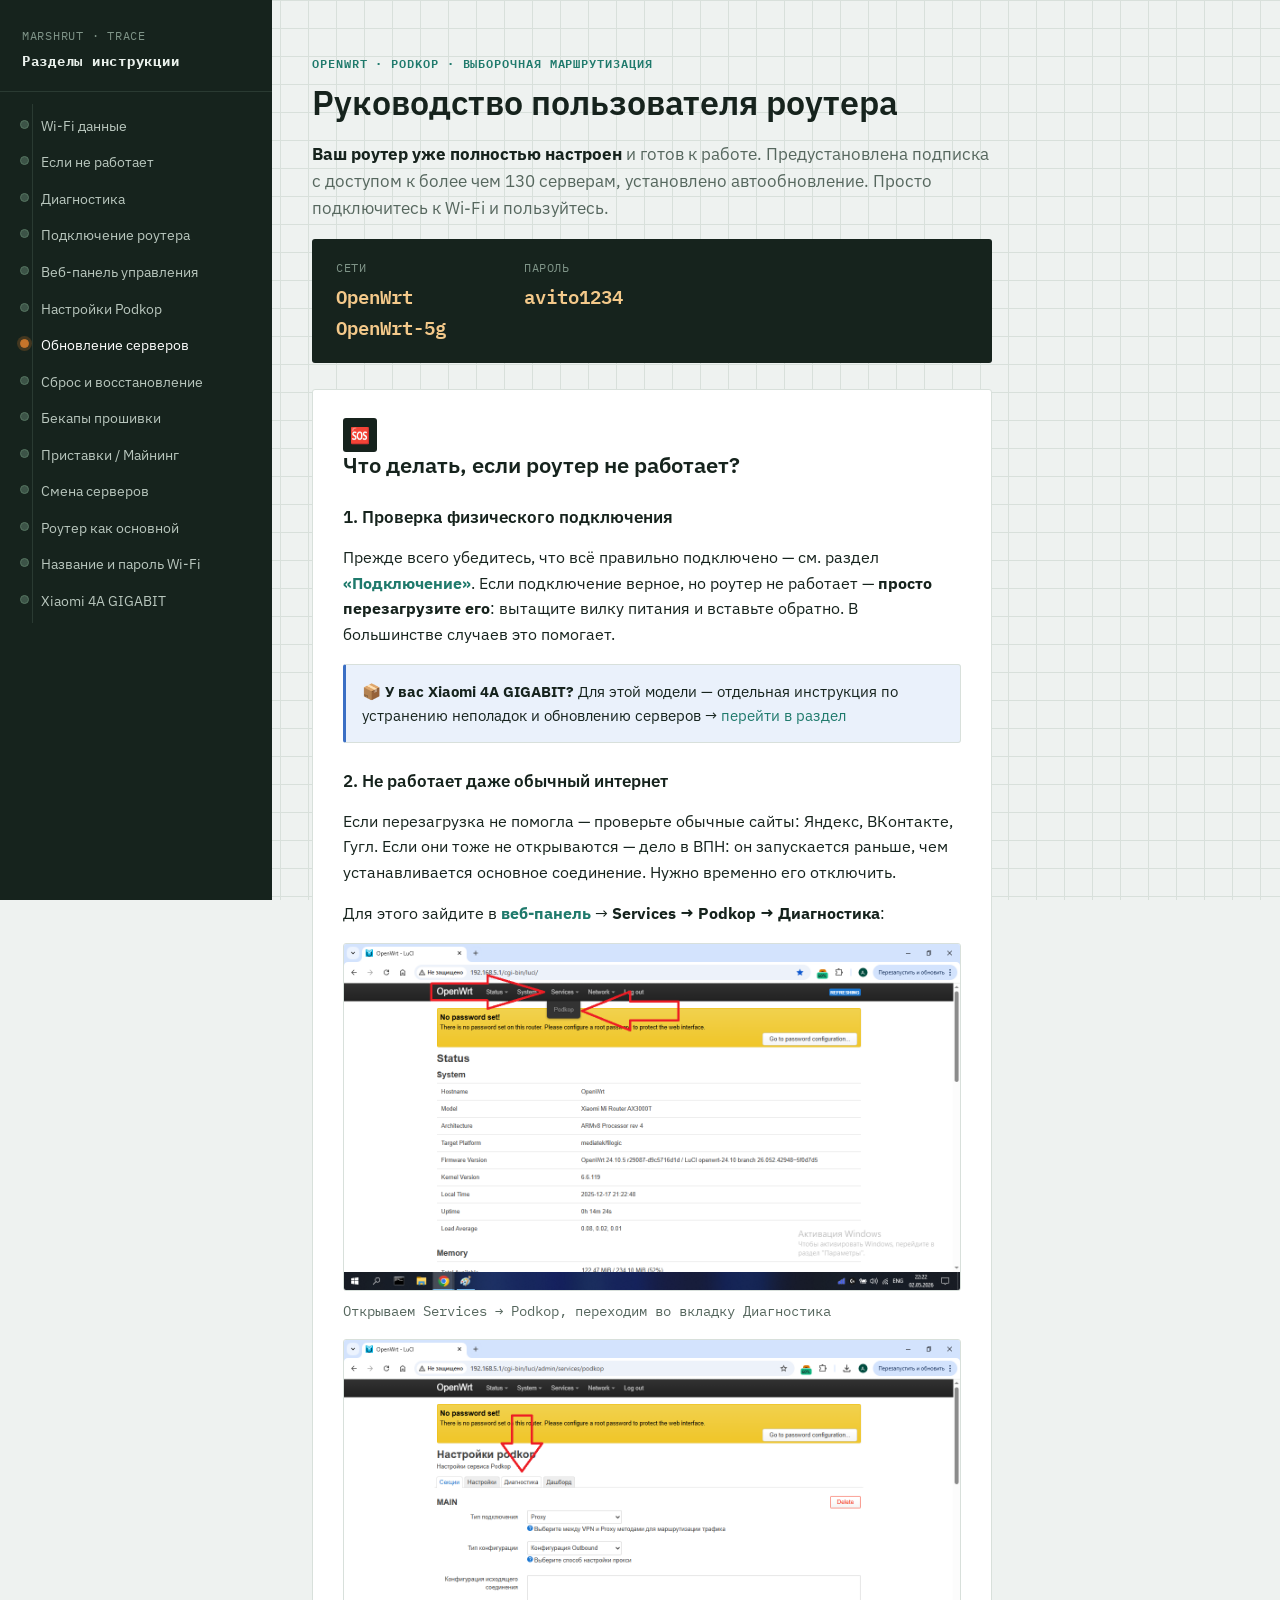
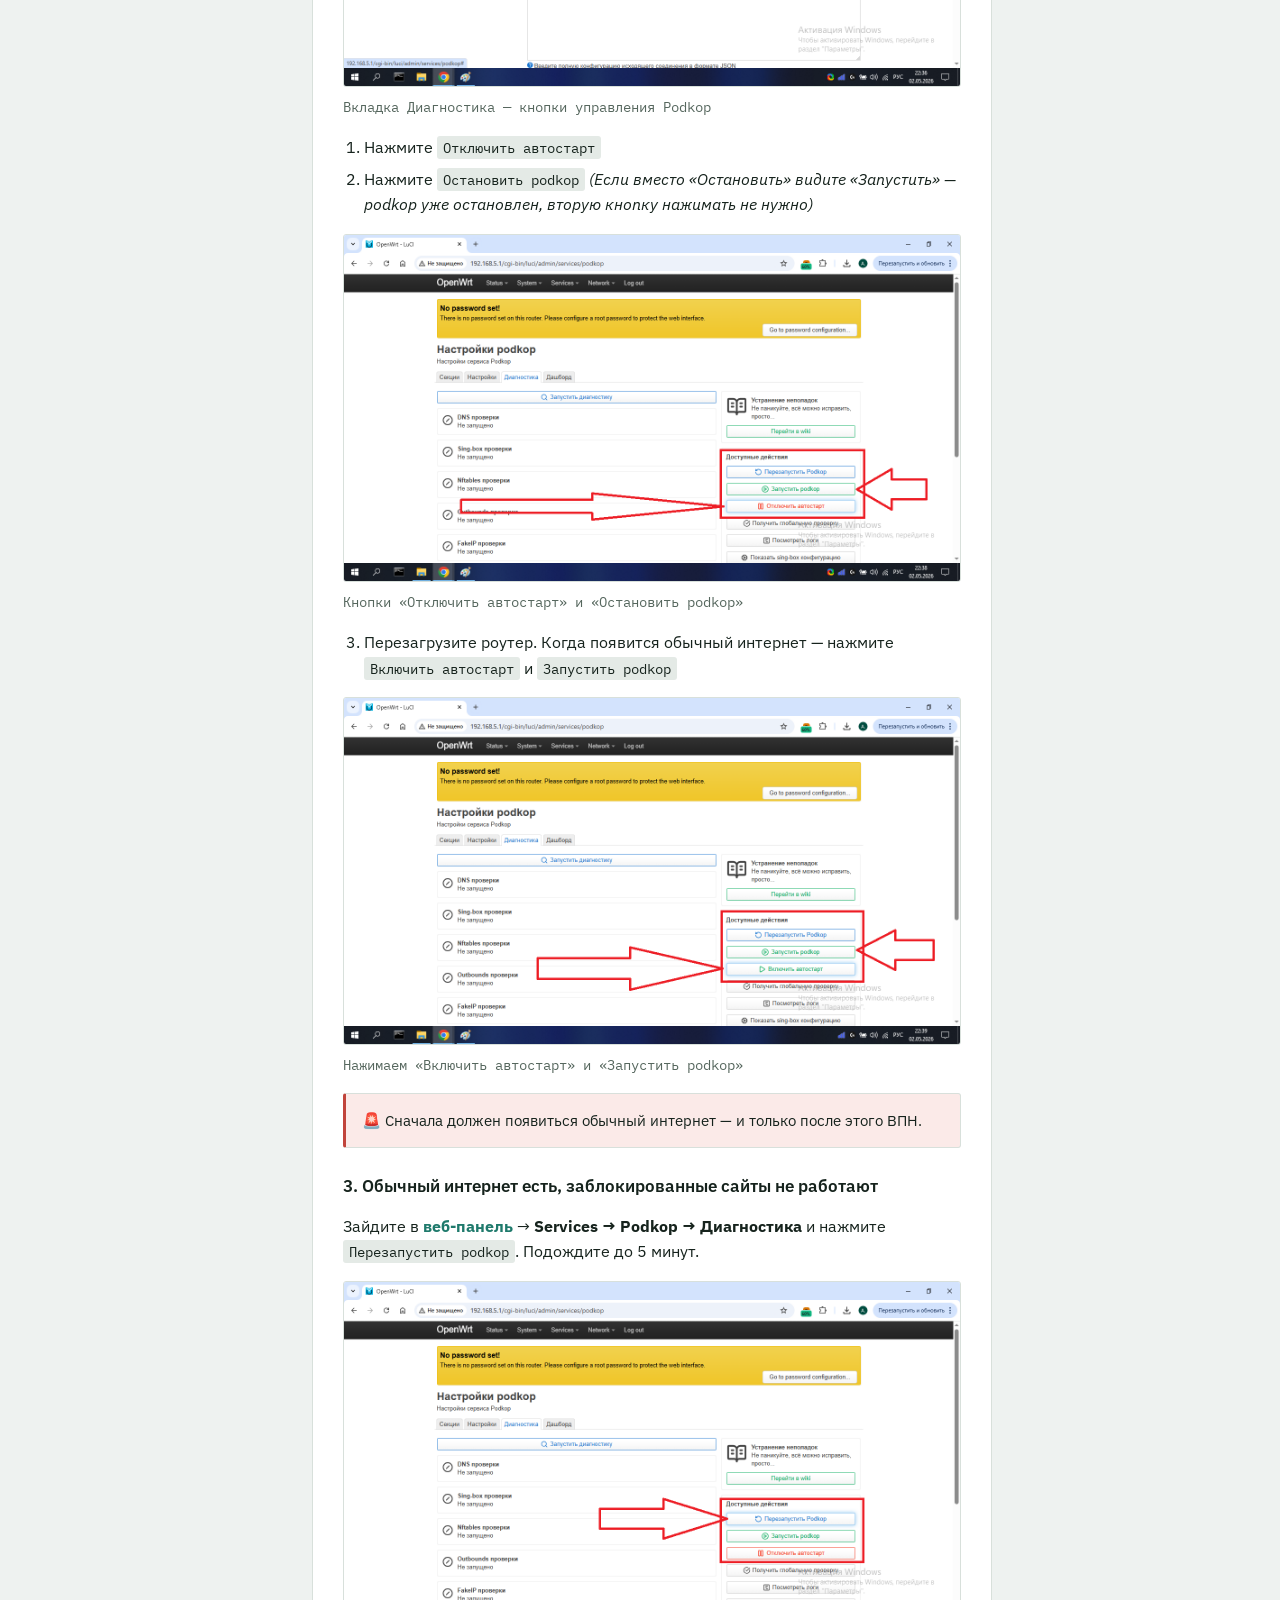
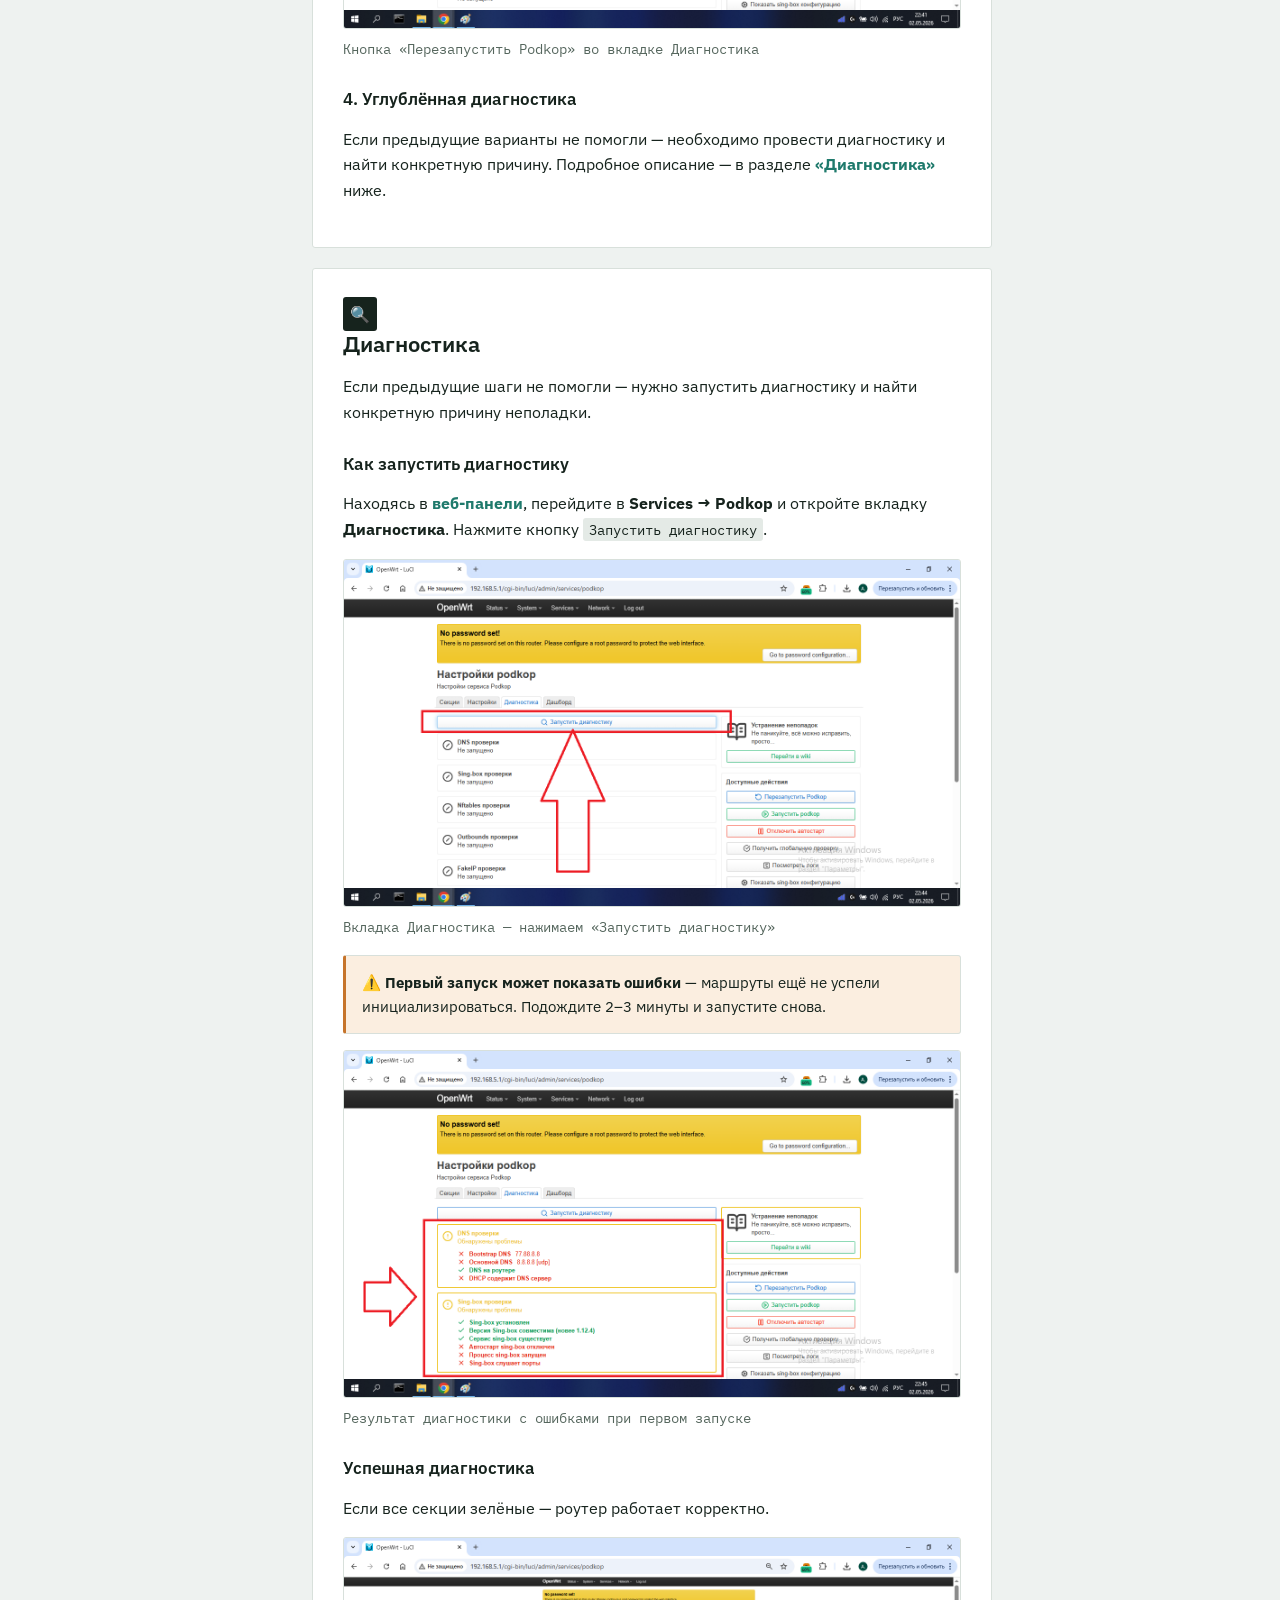
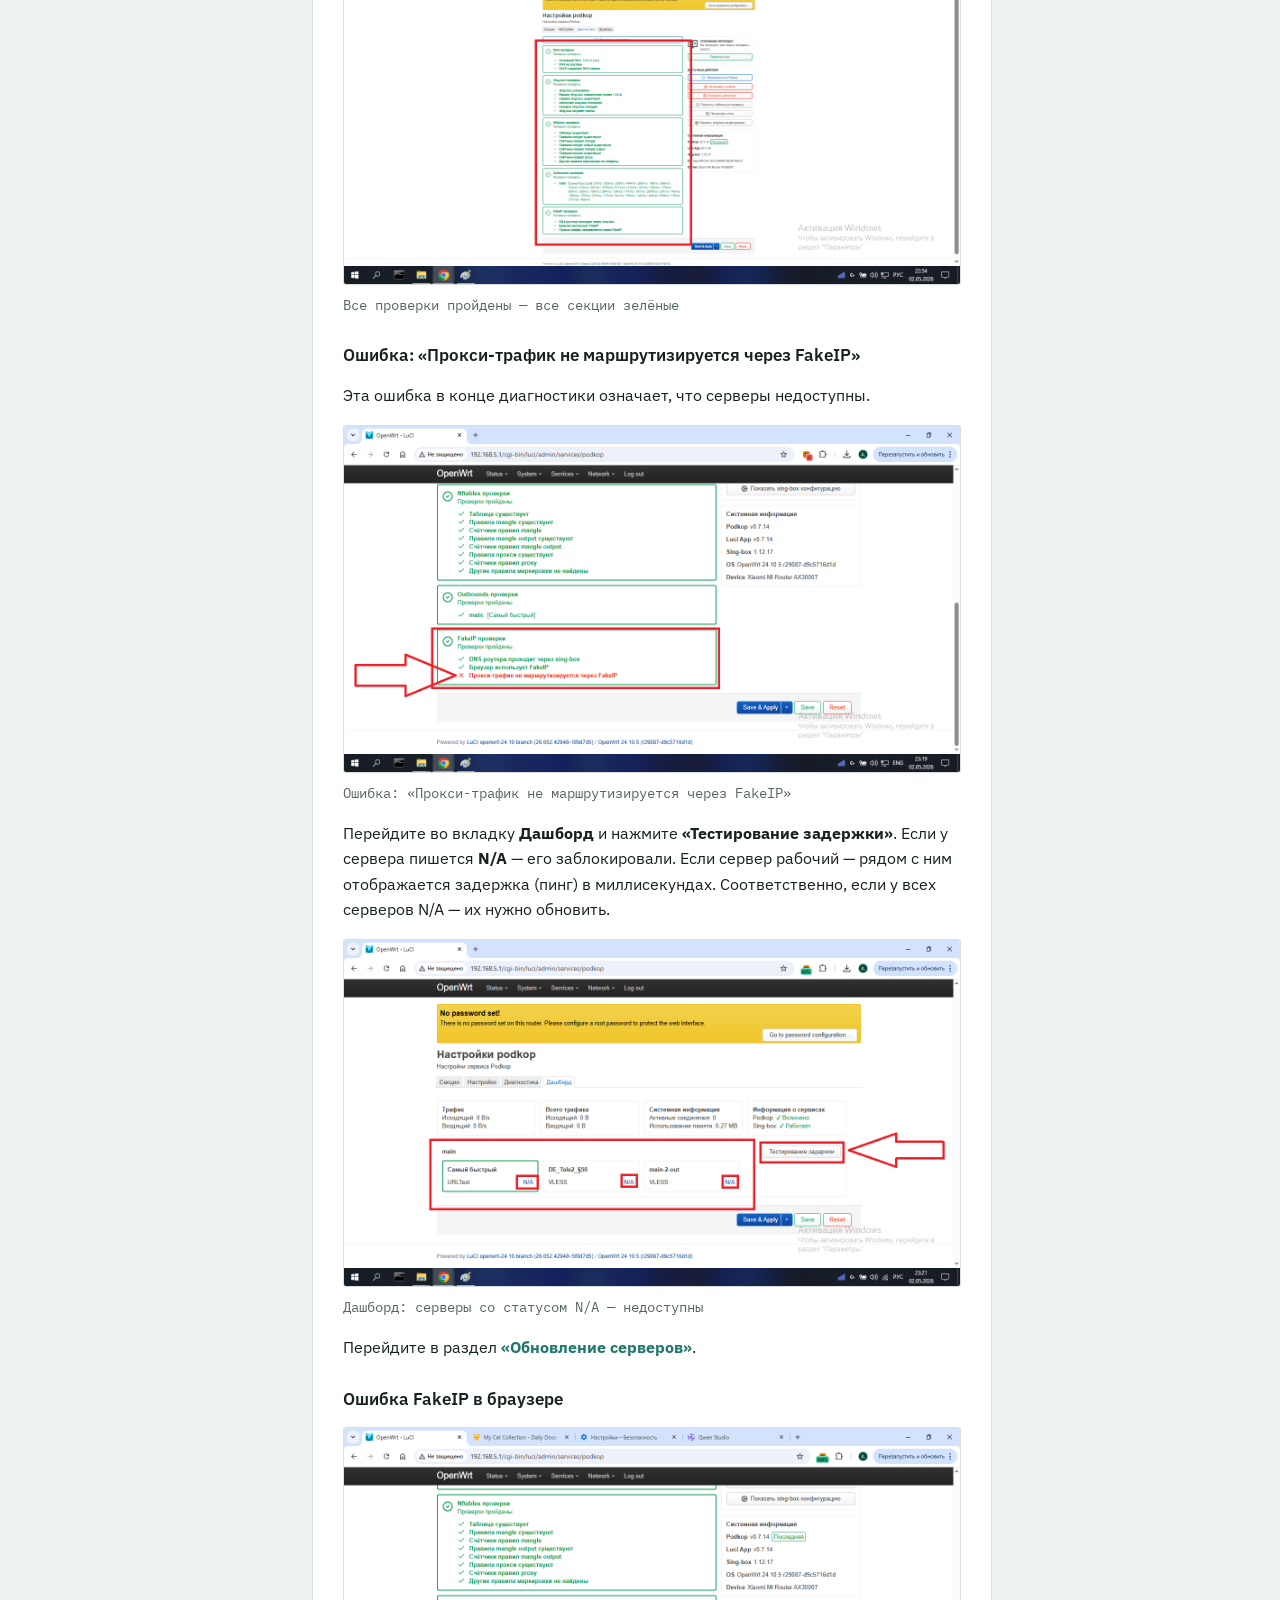
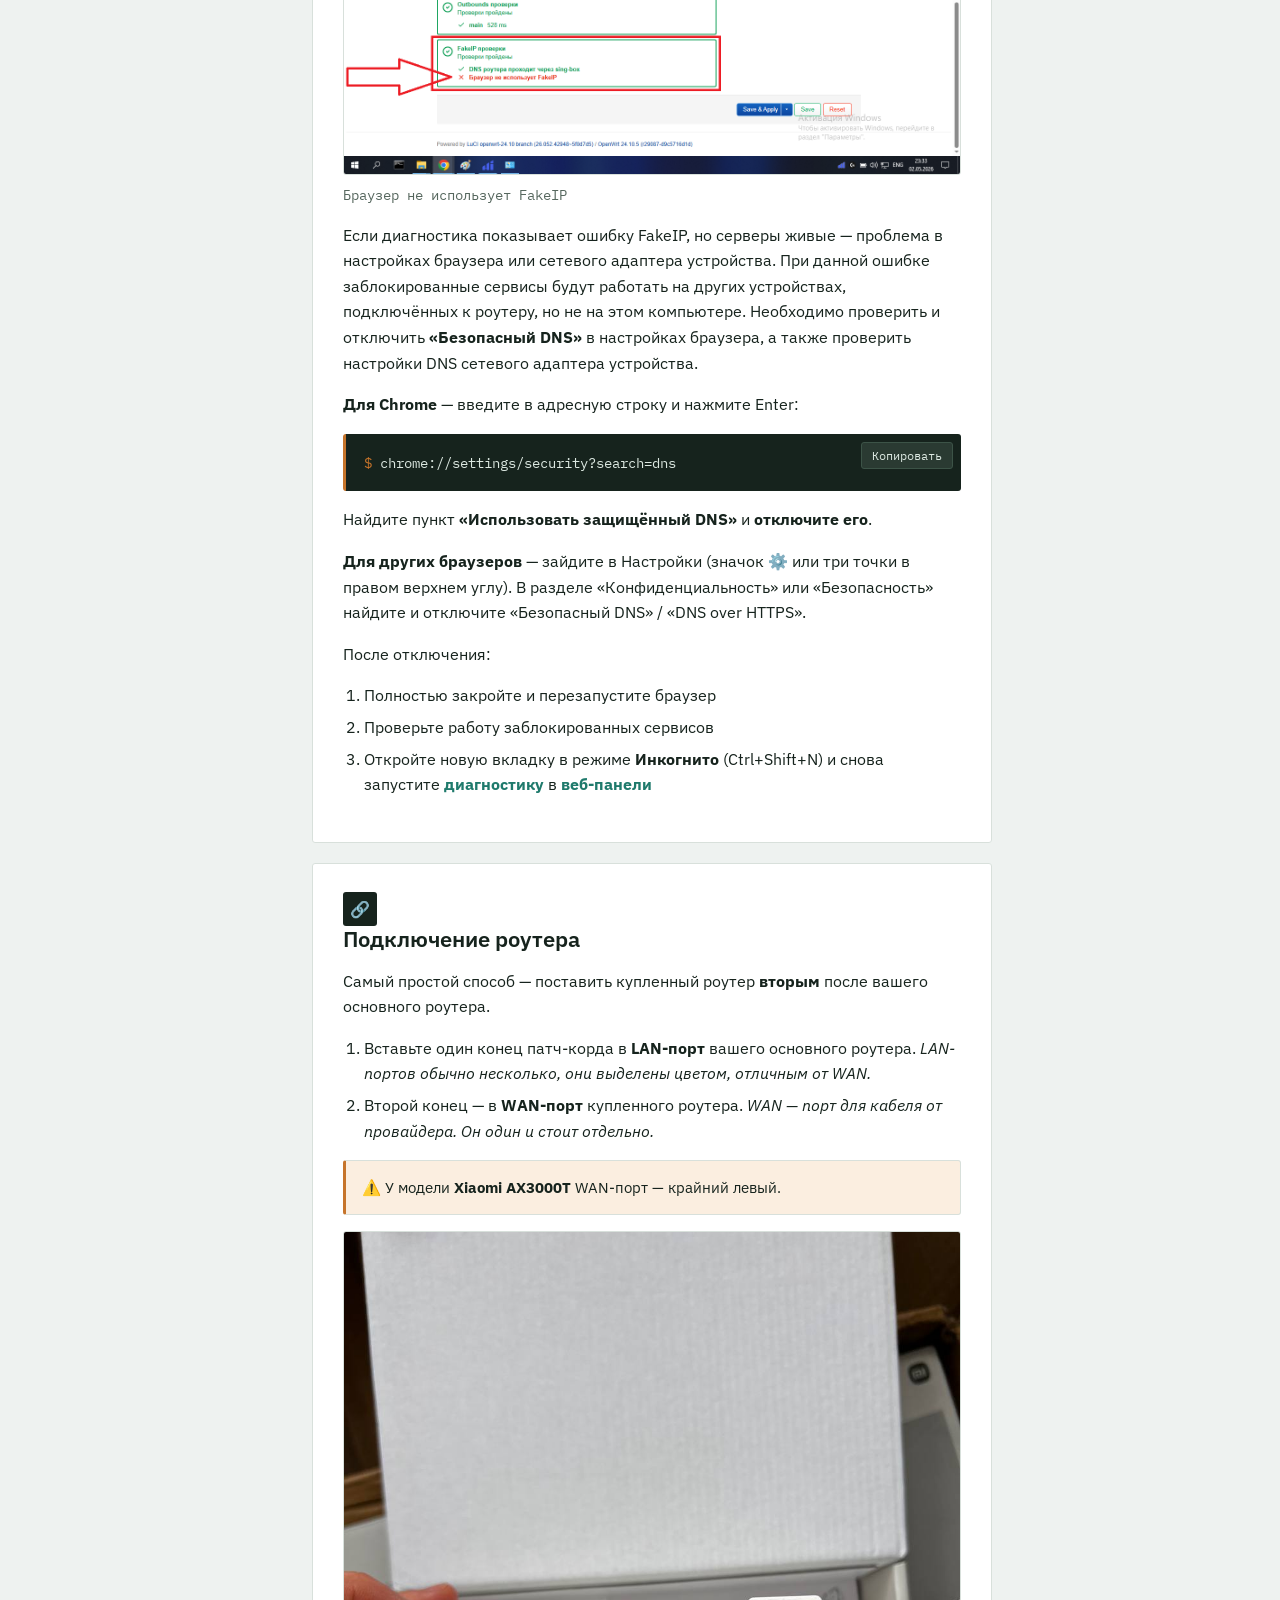
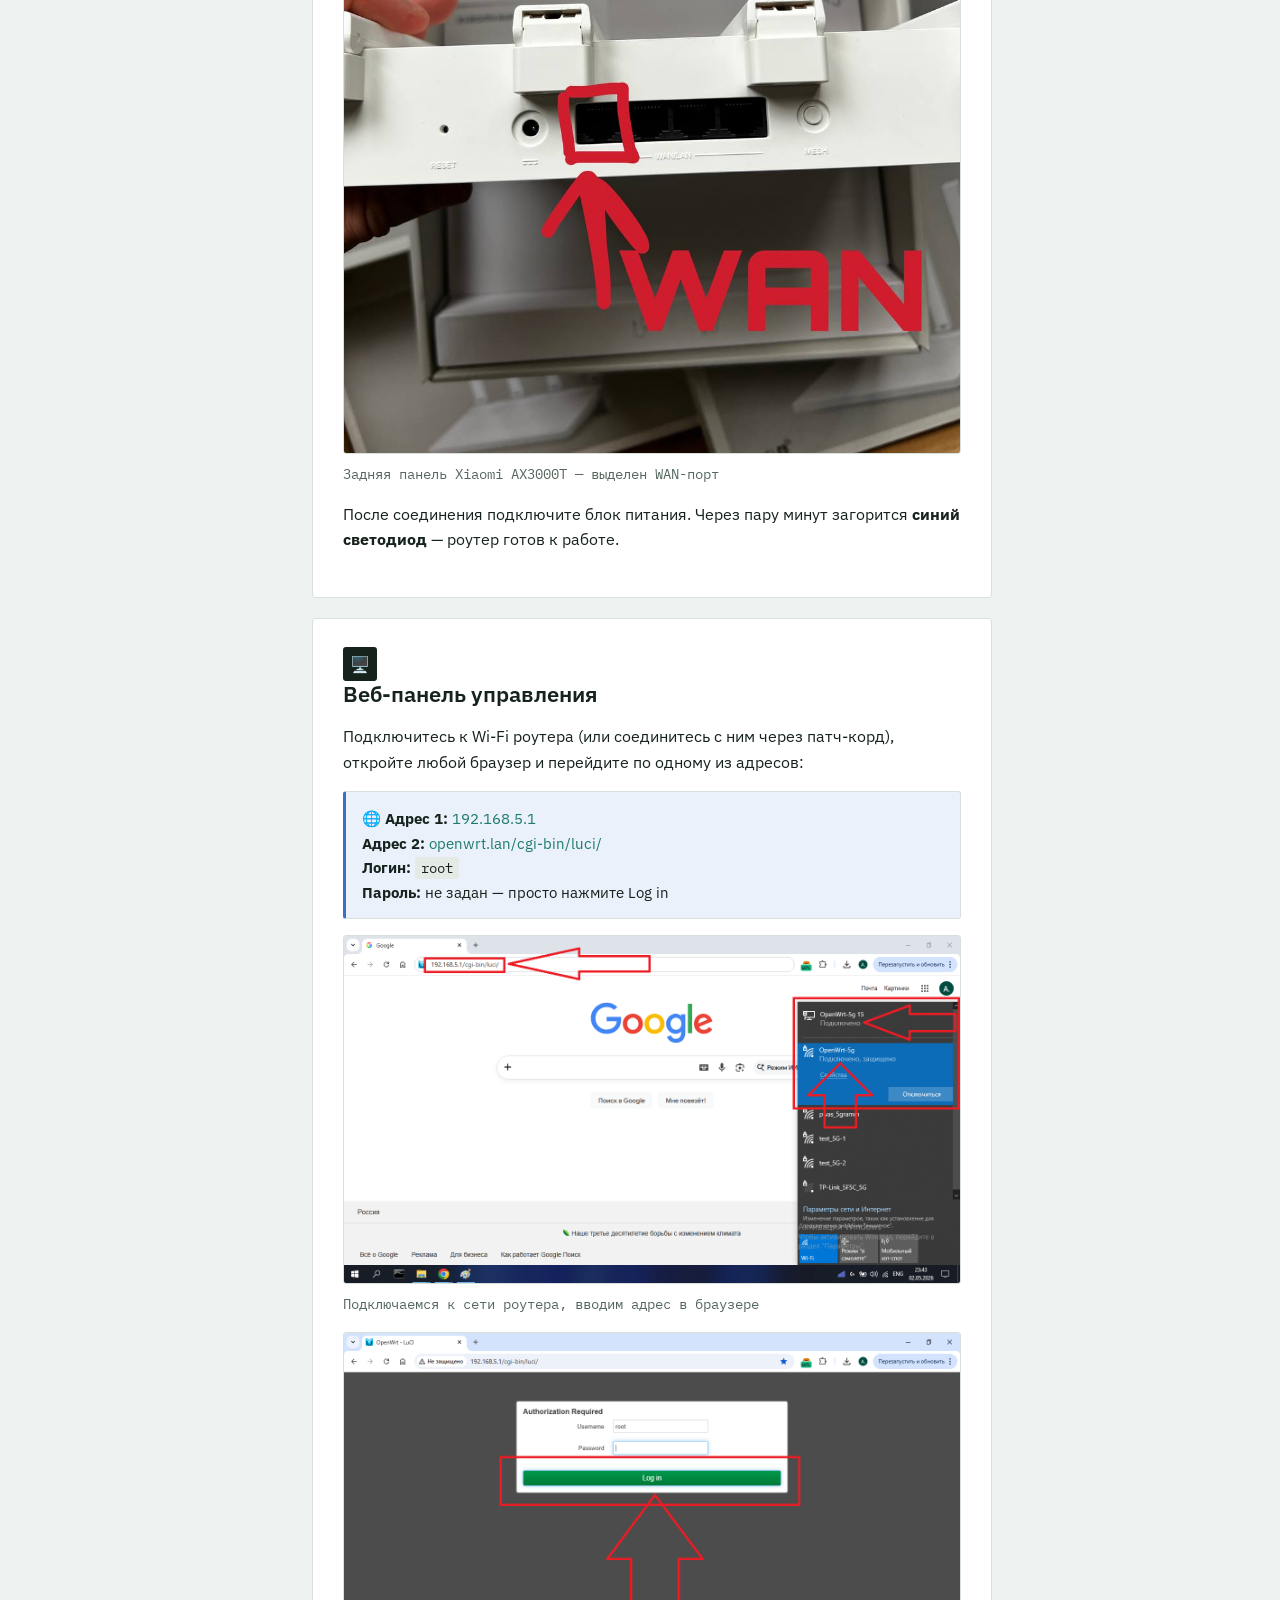
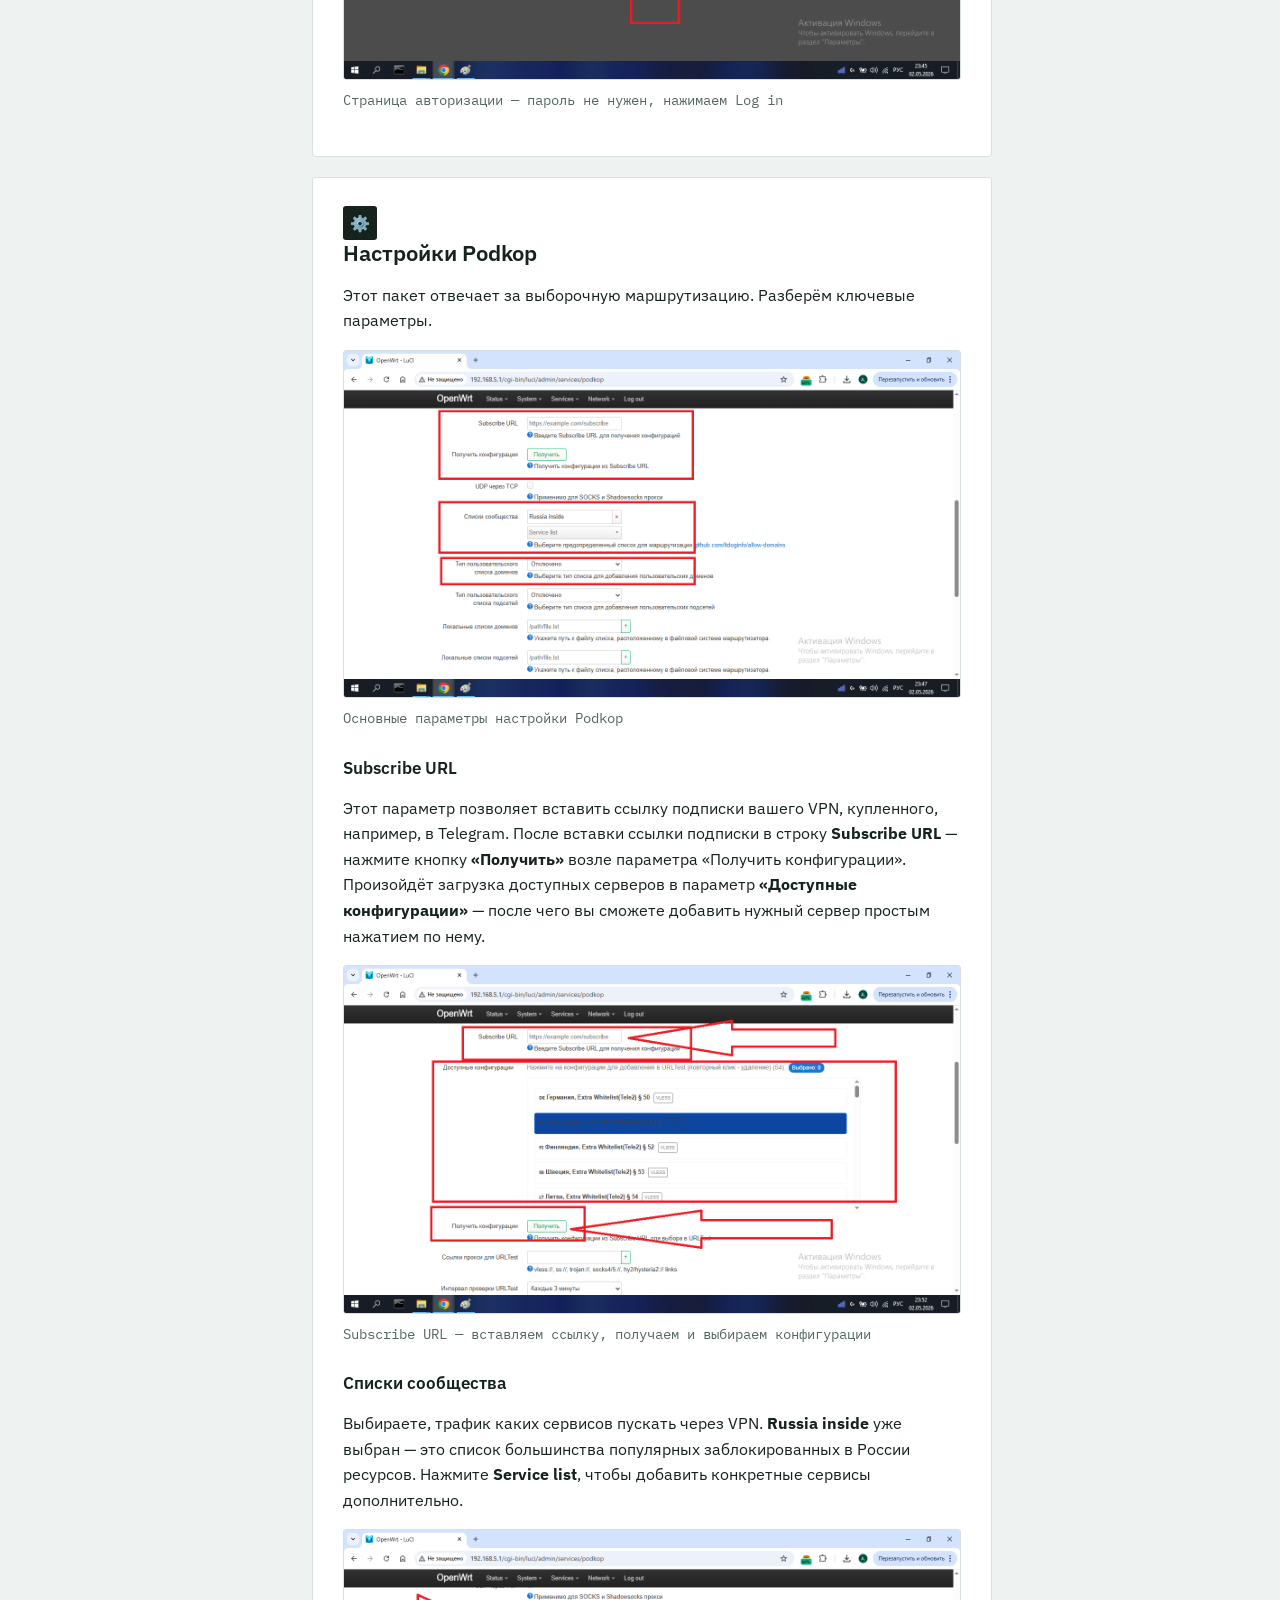
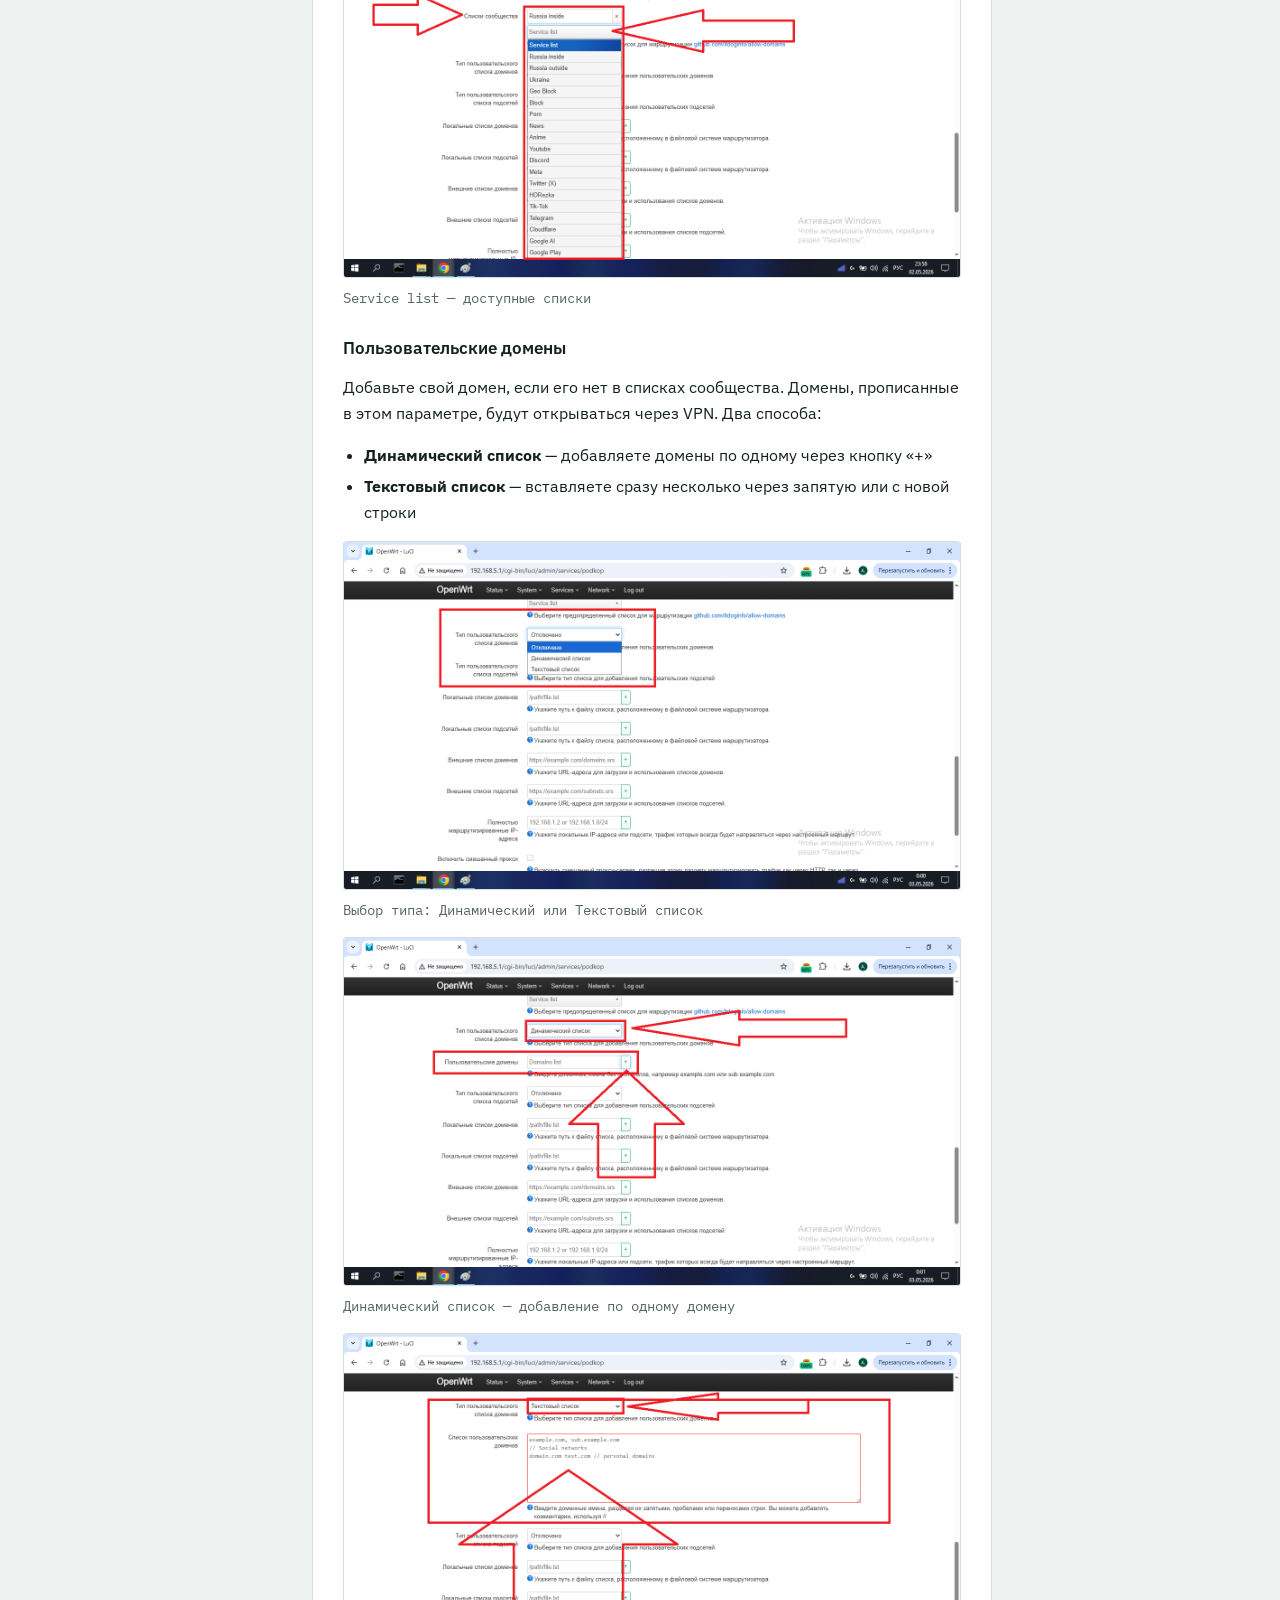
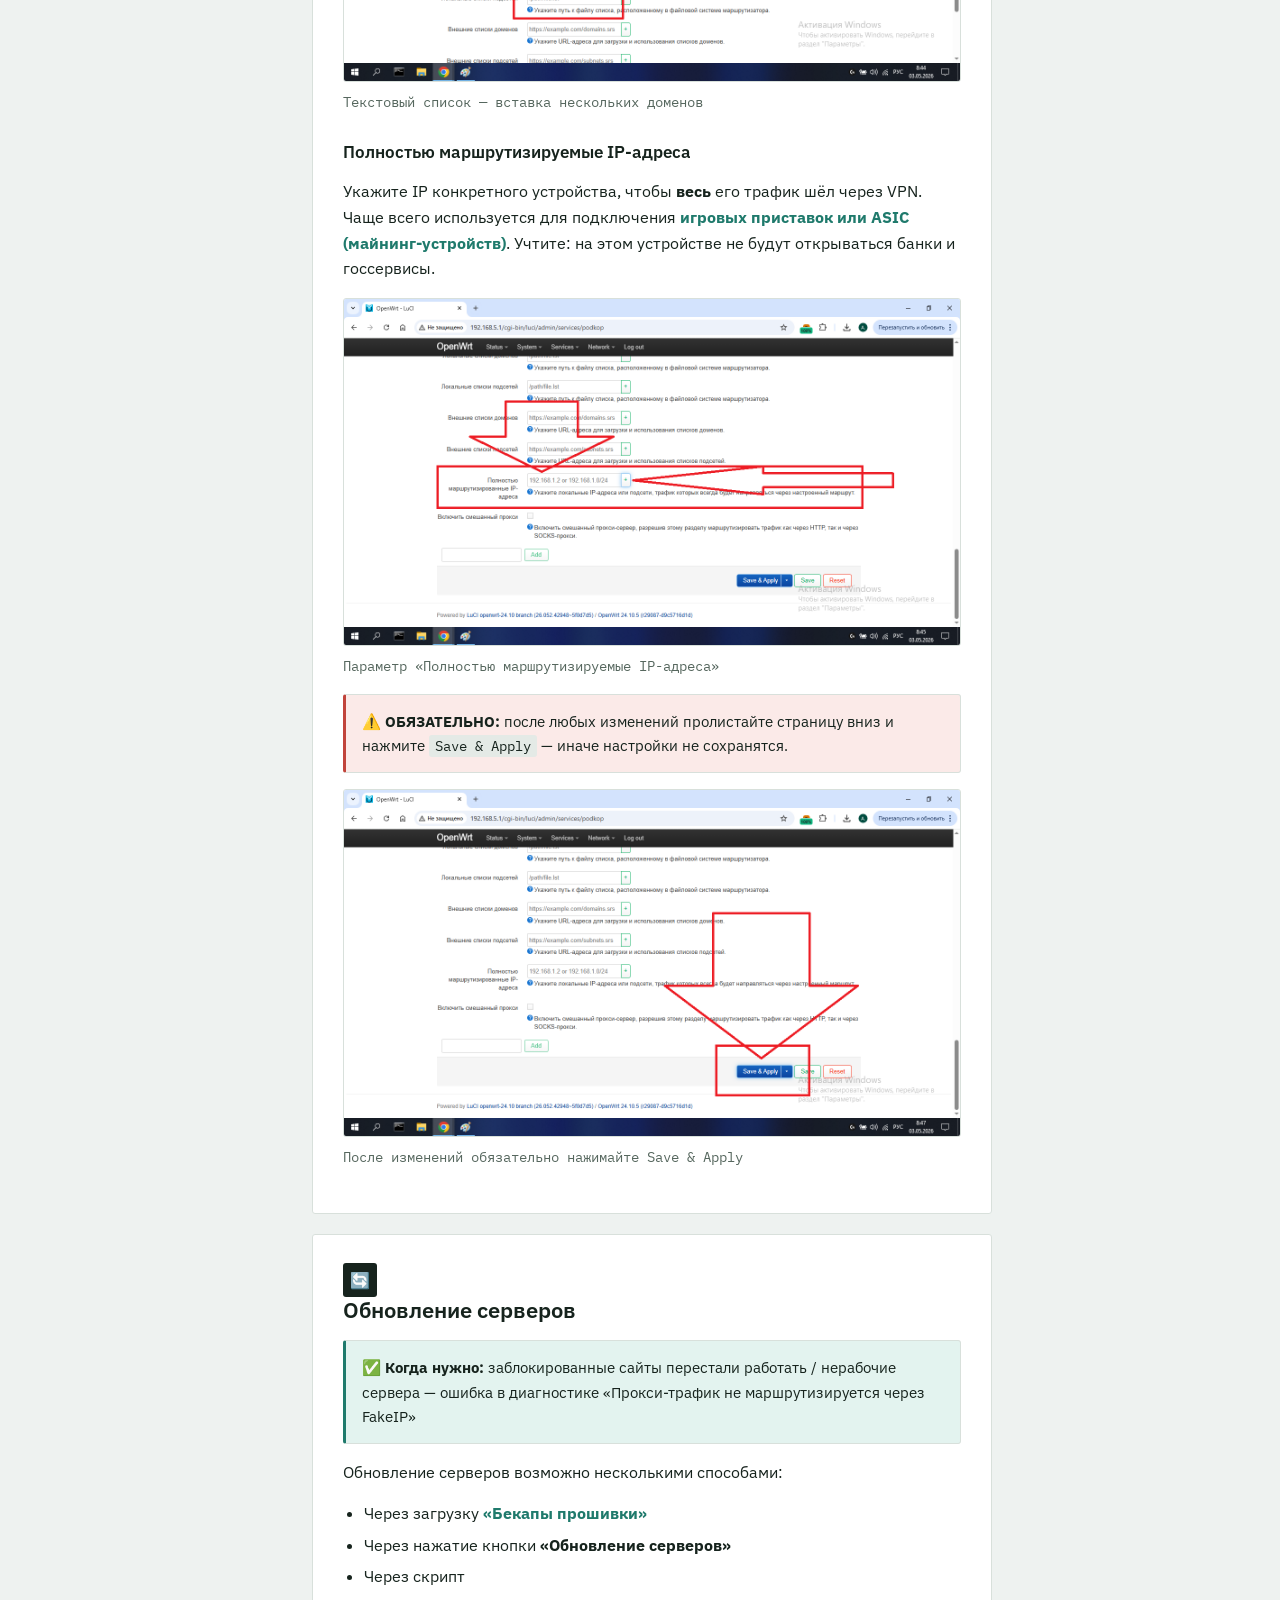
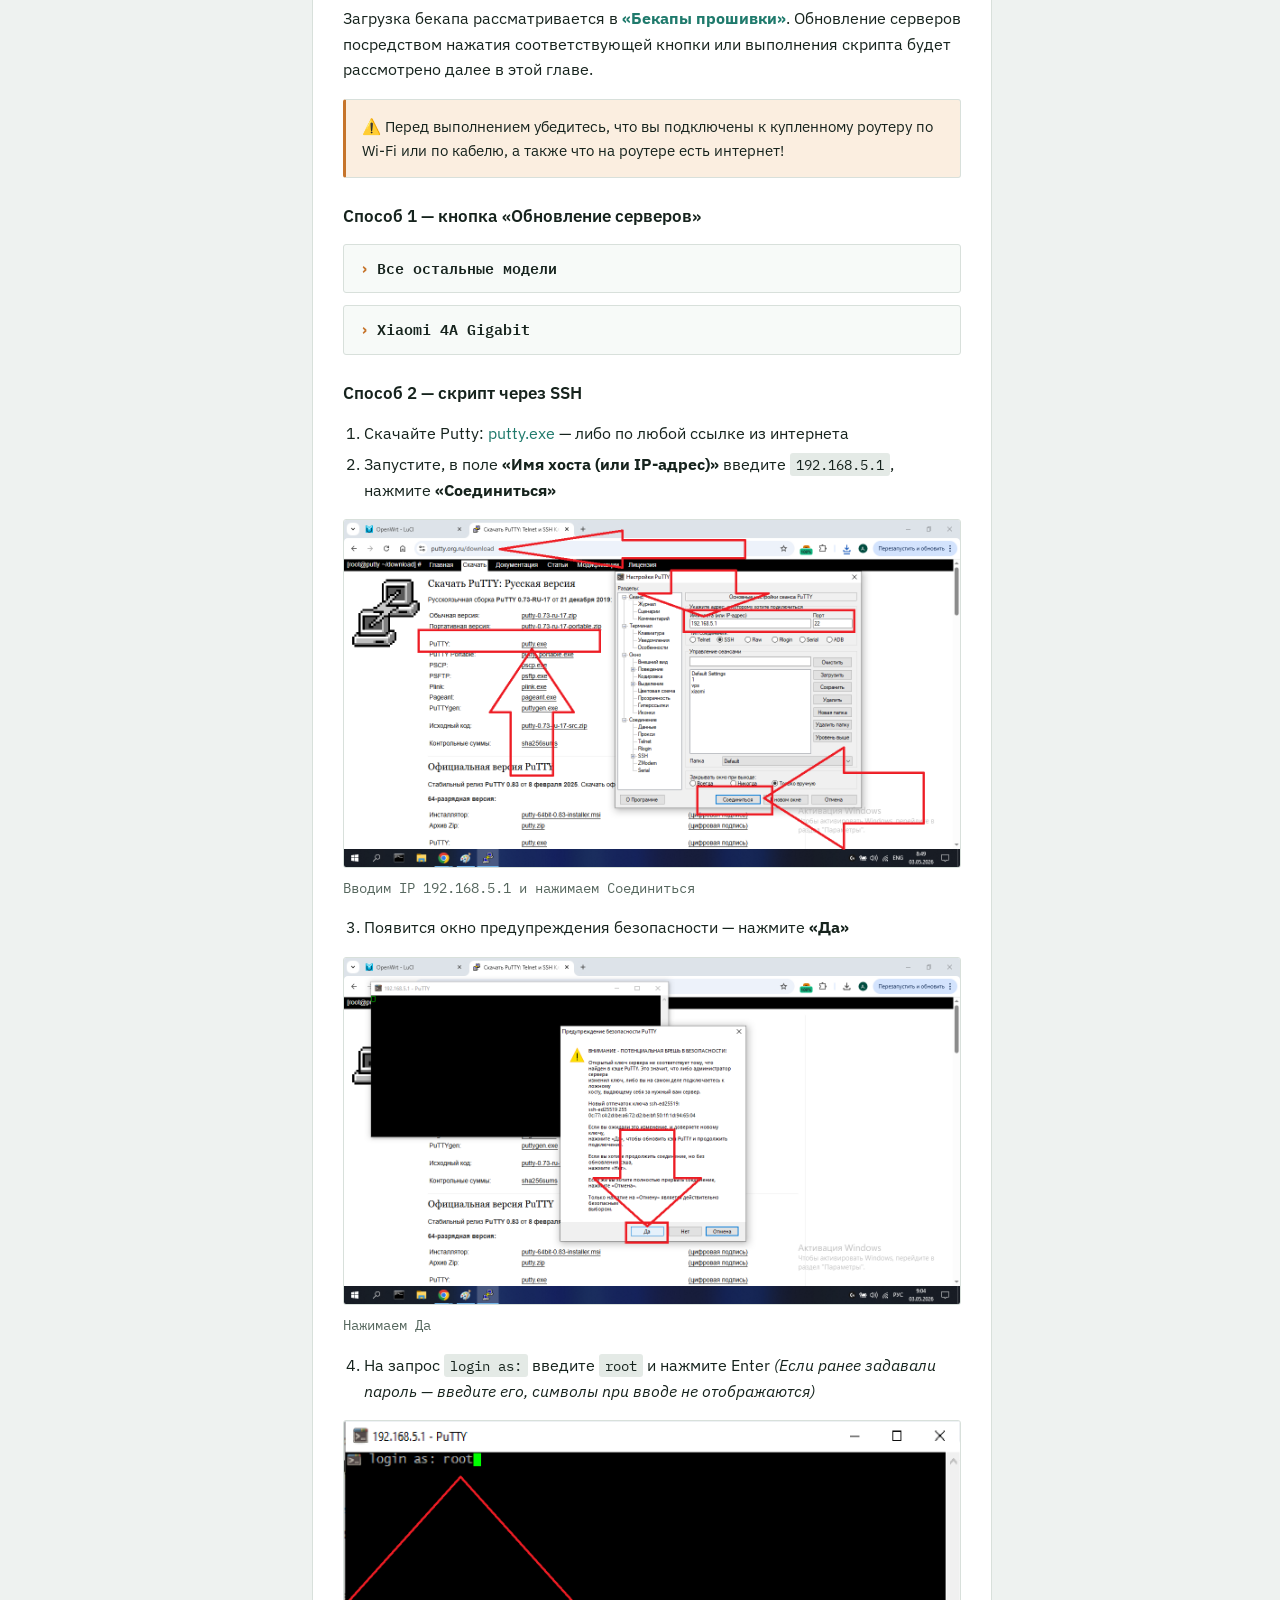
==== commit fd5f154e: "Update index.html" ====
--- a/index.html
+++ b/index.html
@@ -349,7 +349,7 @@
     <p>Для этого зайдите в <a href="#web-interface"><strong>веб-панель</strong></a> → <strong>Services → Podkop → Диагностика</strong>:</p>
 
     <figure>
-      <img src="https://vsk3000.github.io/1.png" alt="Services → Podkop">
+      <img src="https://vsk3000.github.io/img/1.png" alt="Services → Podkop">
       <figcaption>Открываем Services → Podkop, переходим во вкладку Диагностика</figcaption>
     </figure>
     <figure>
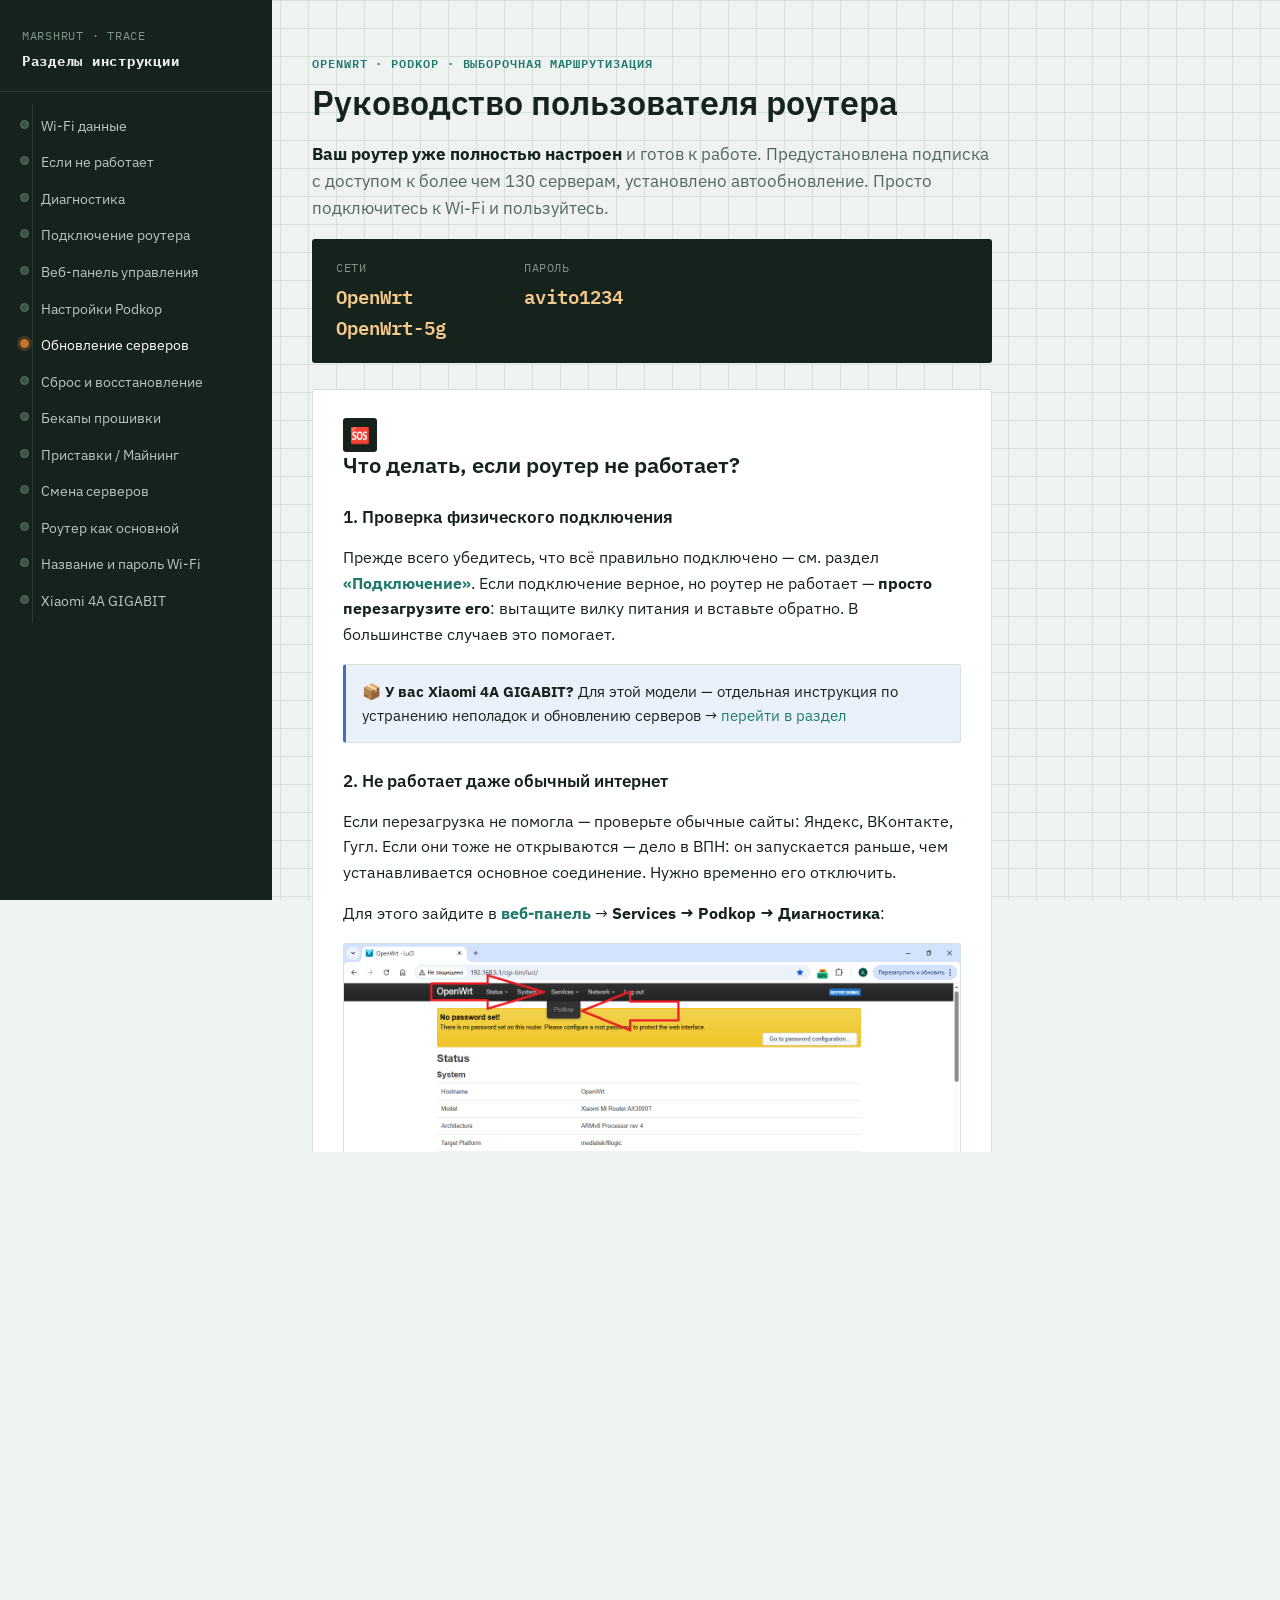
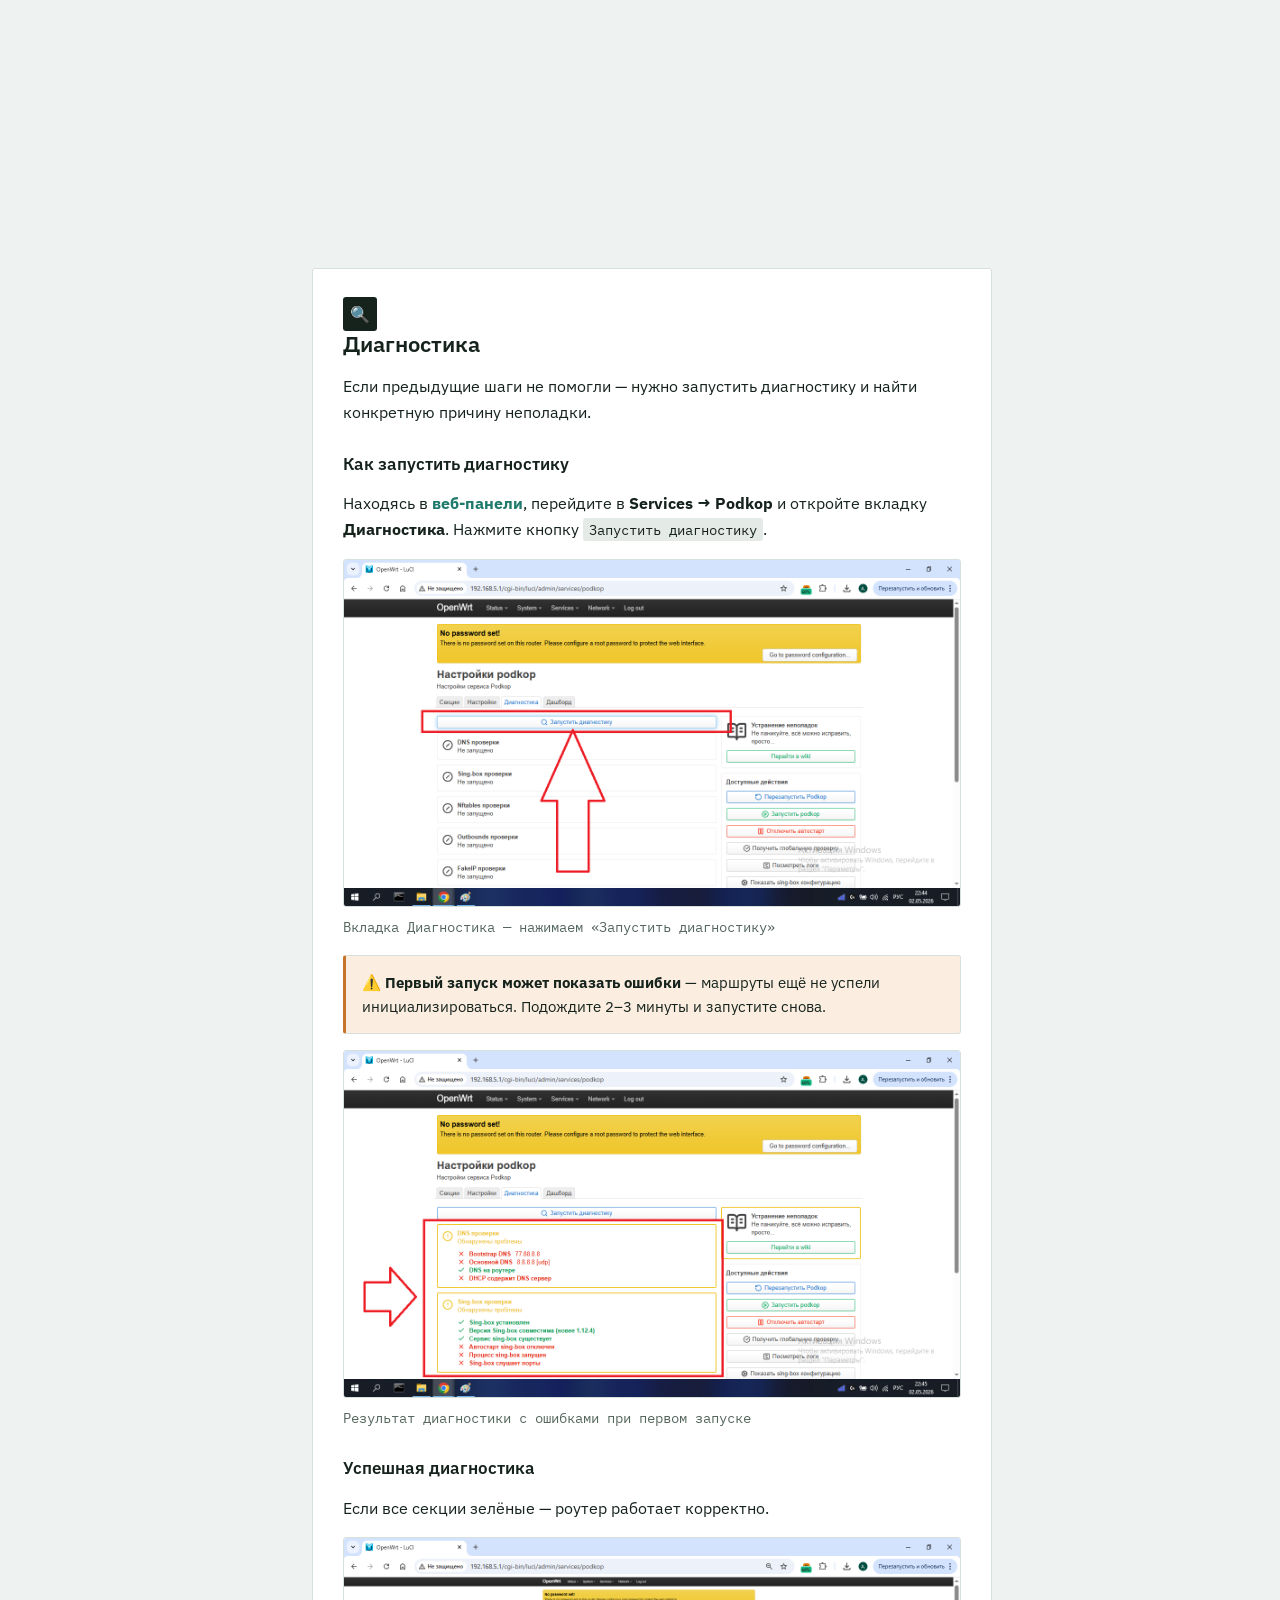
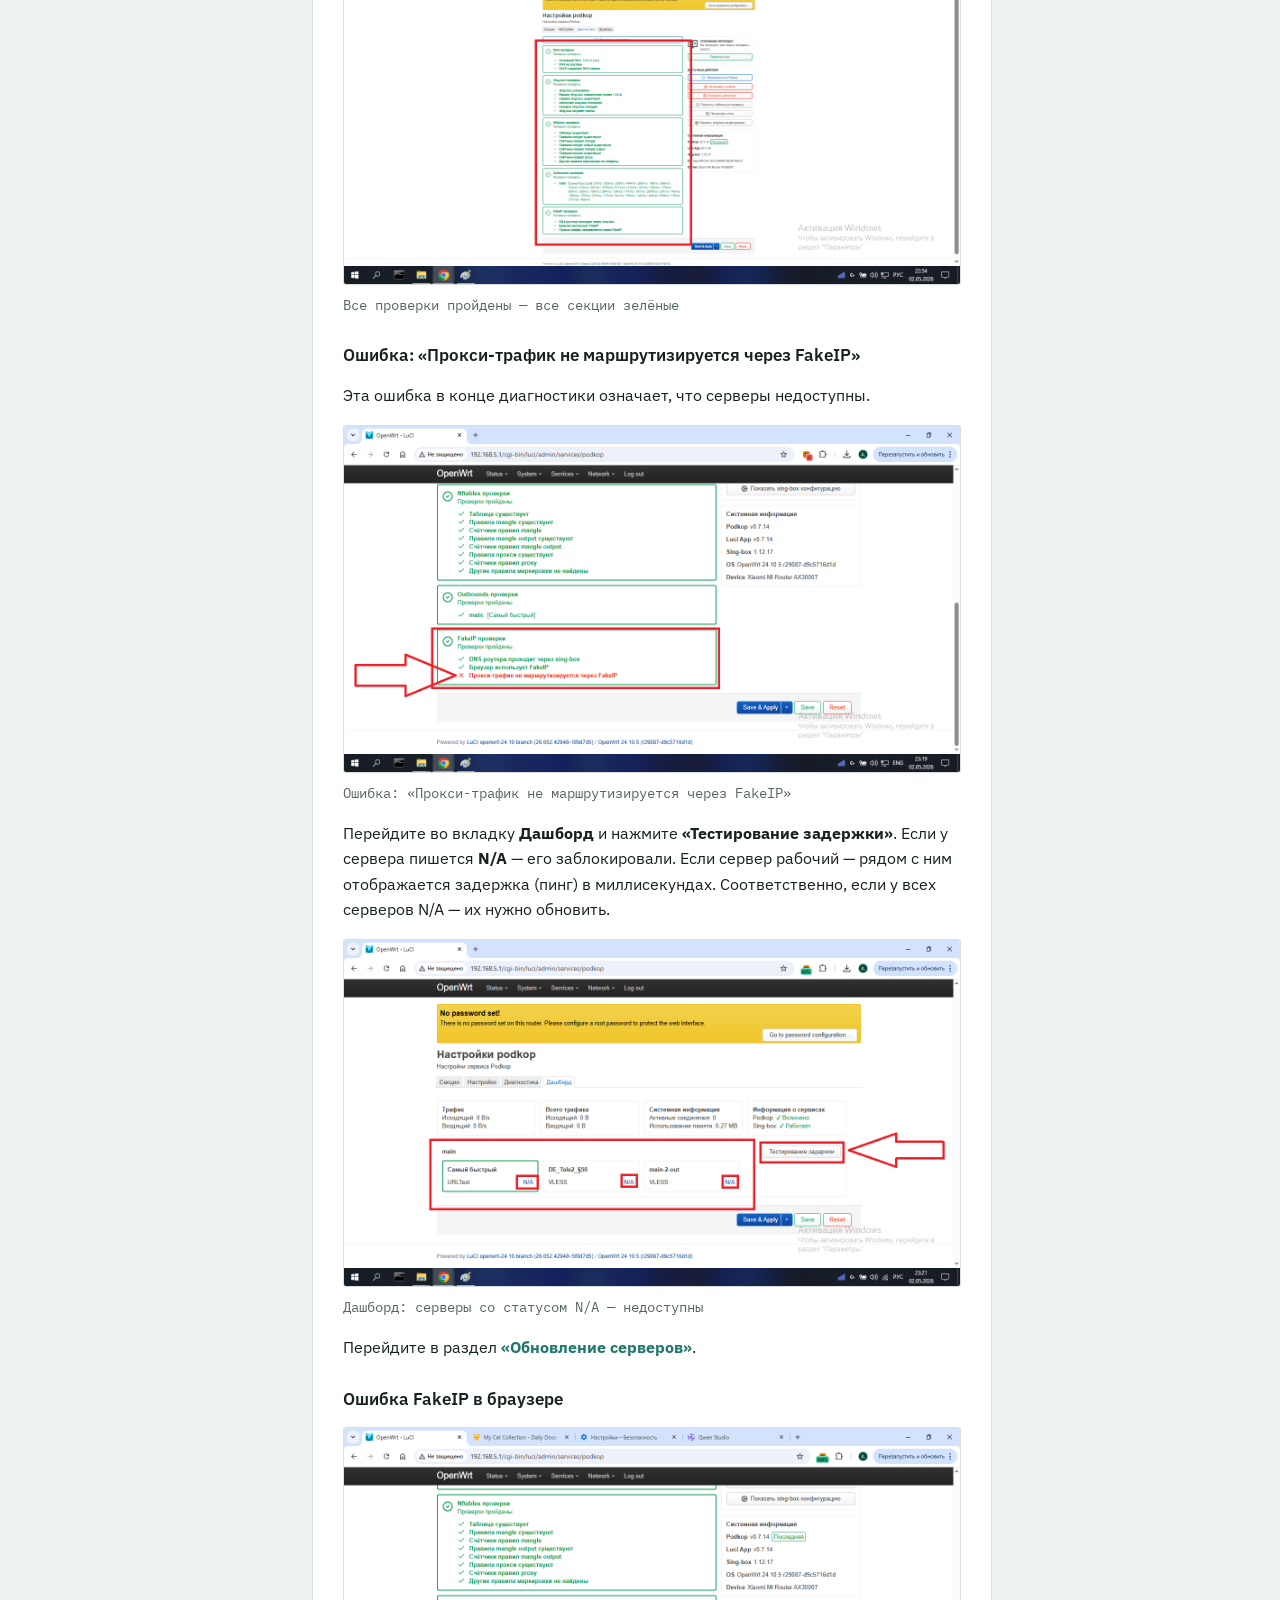
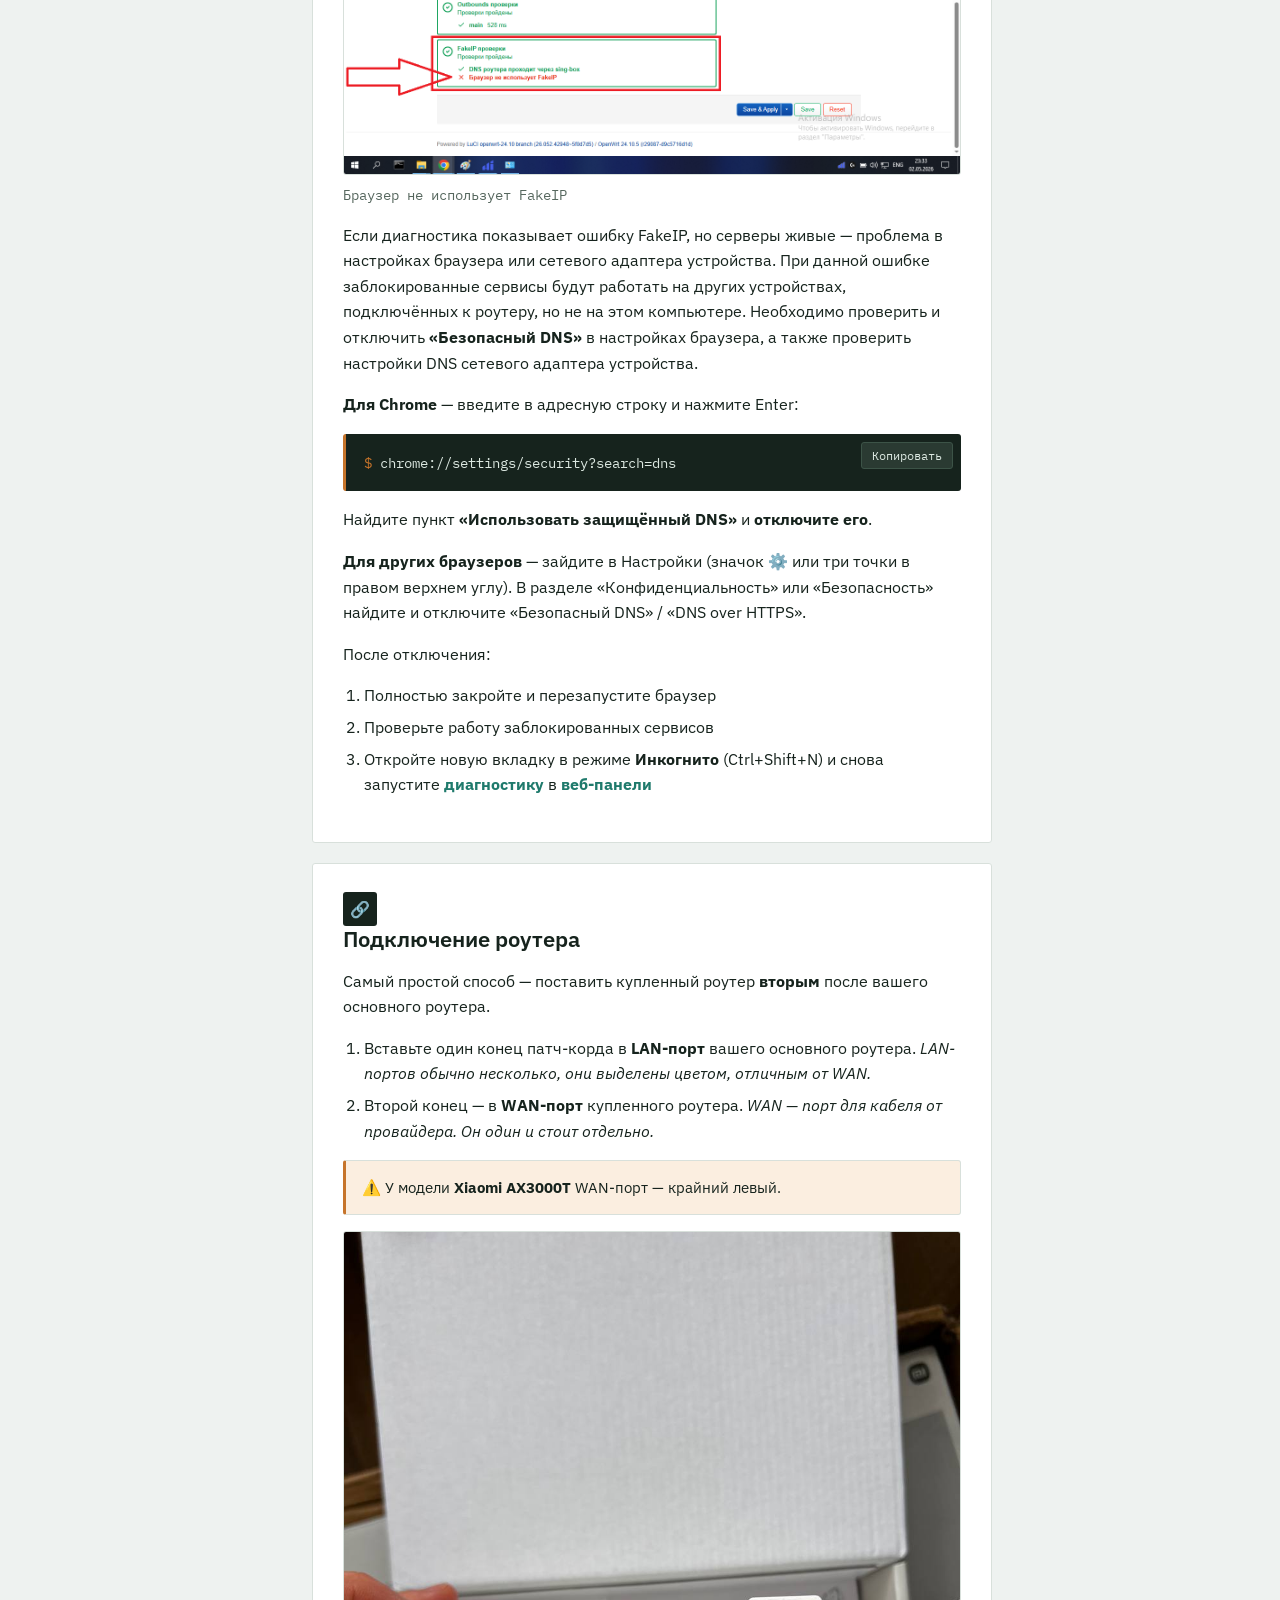
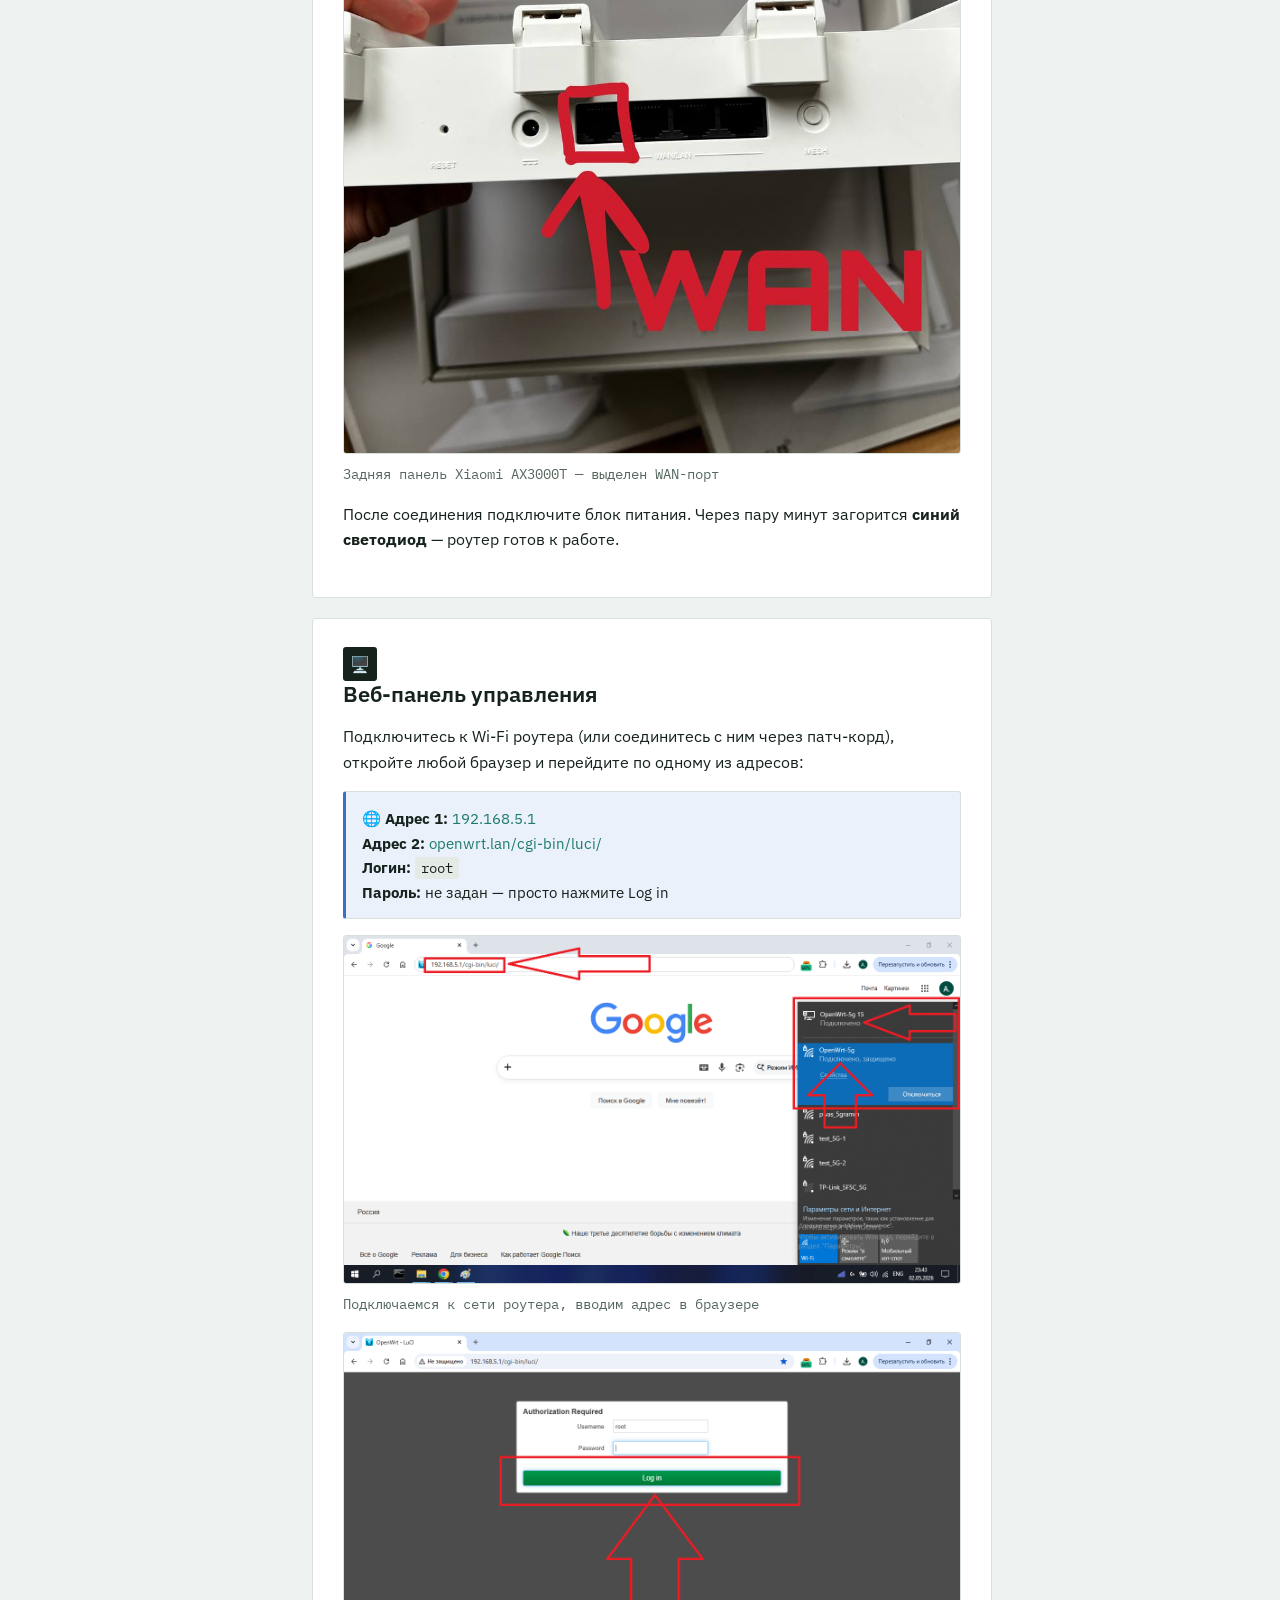
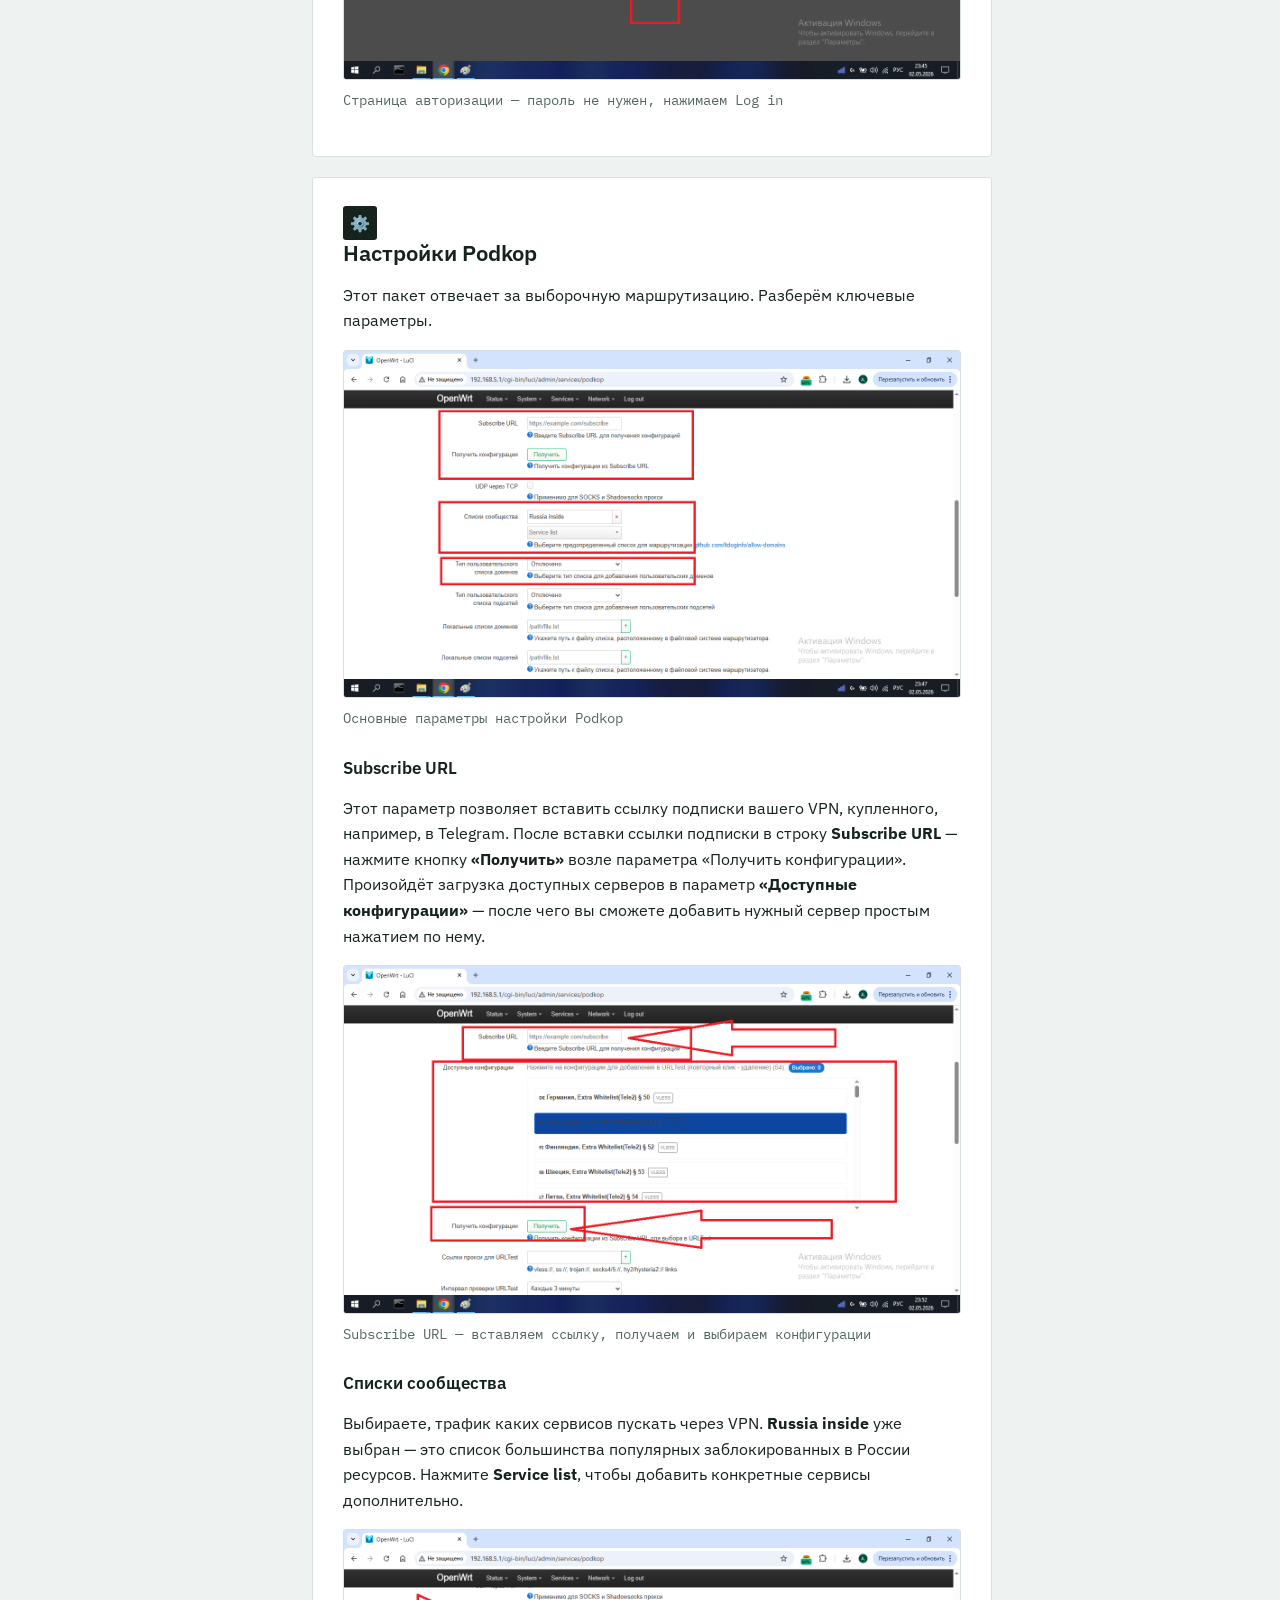
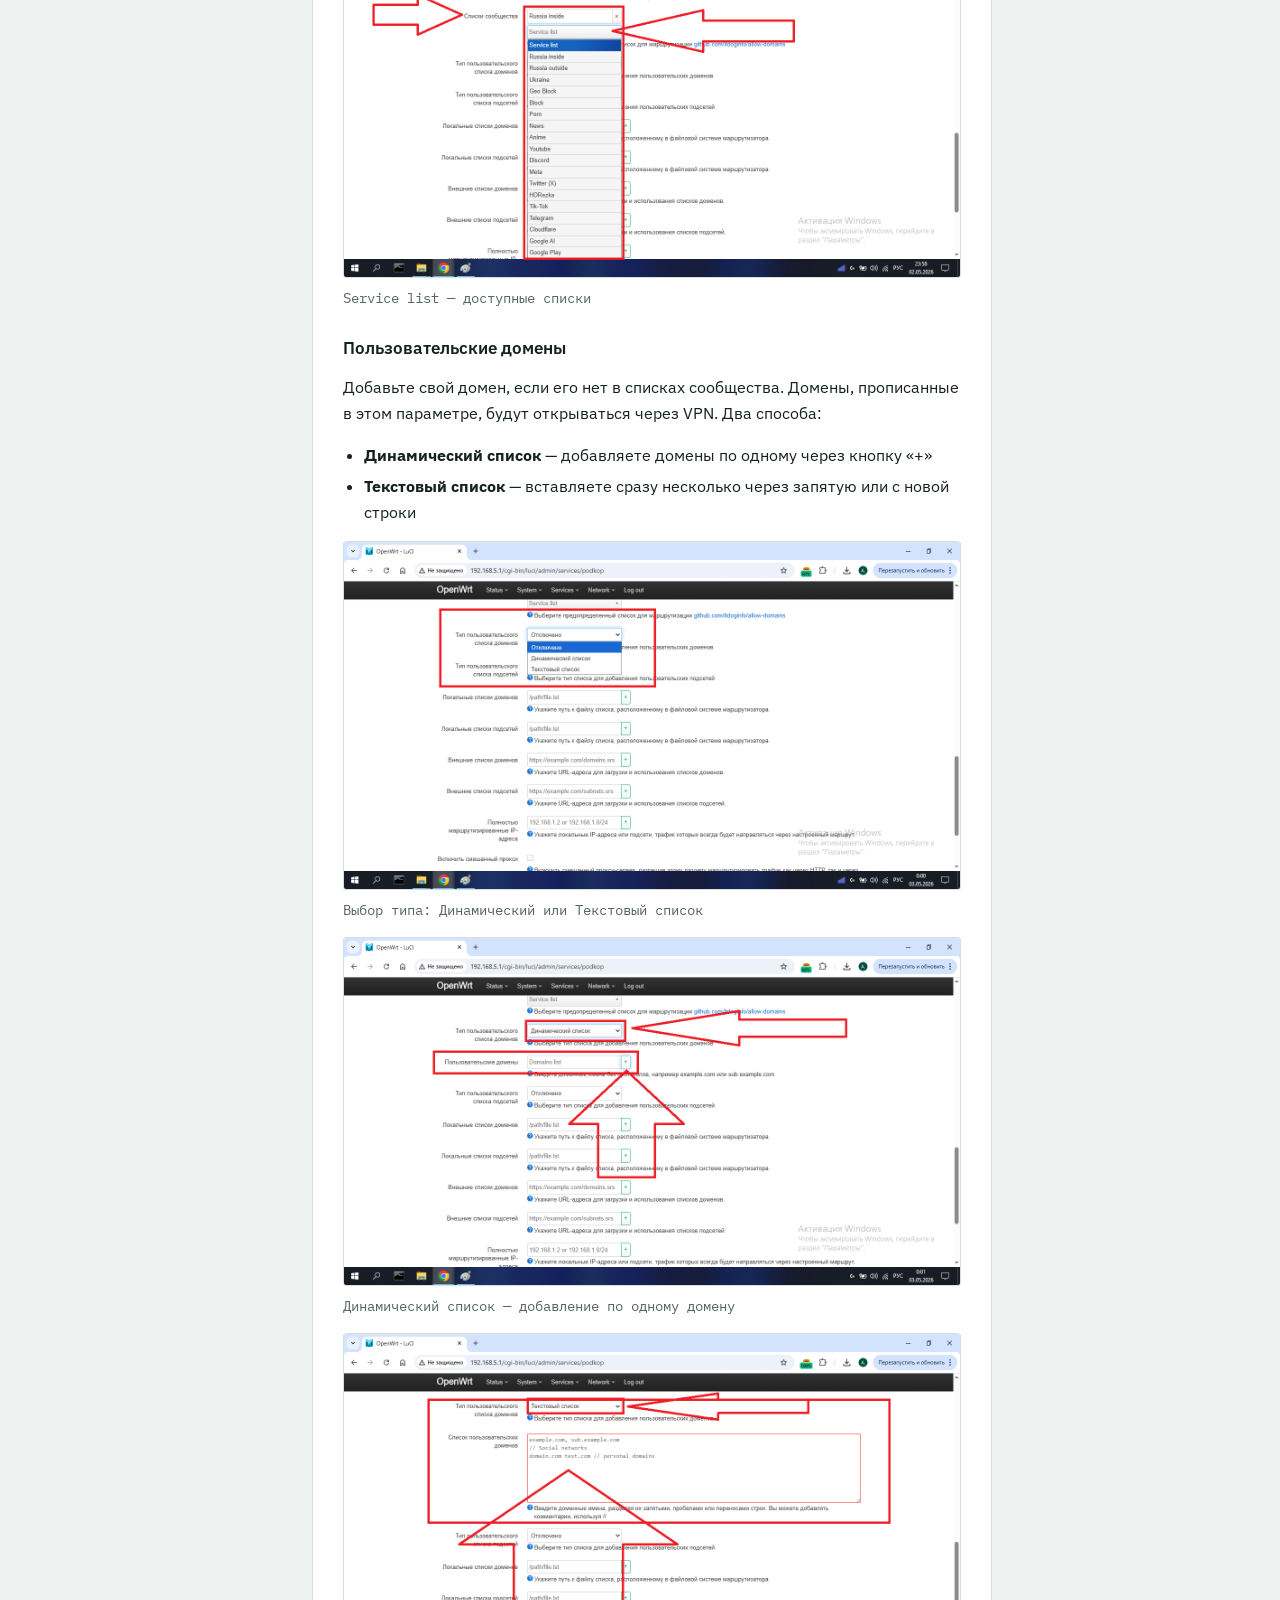
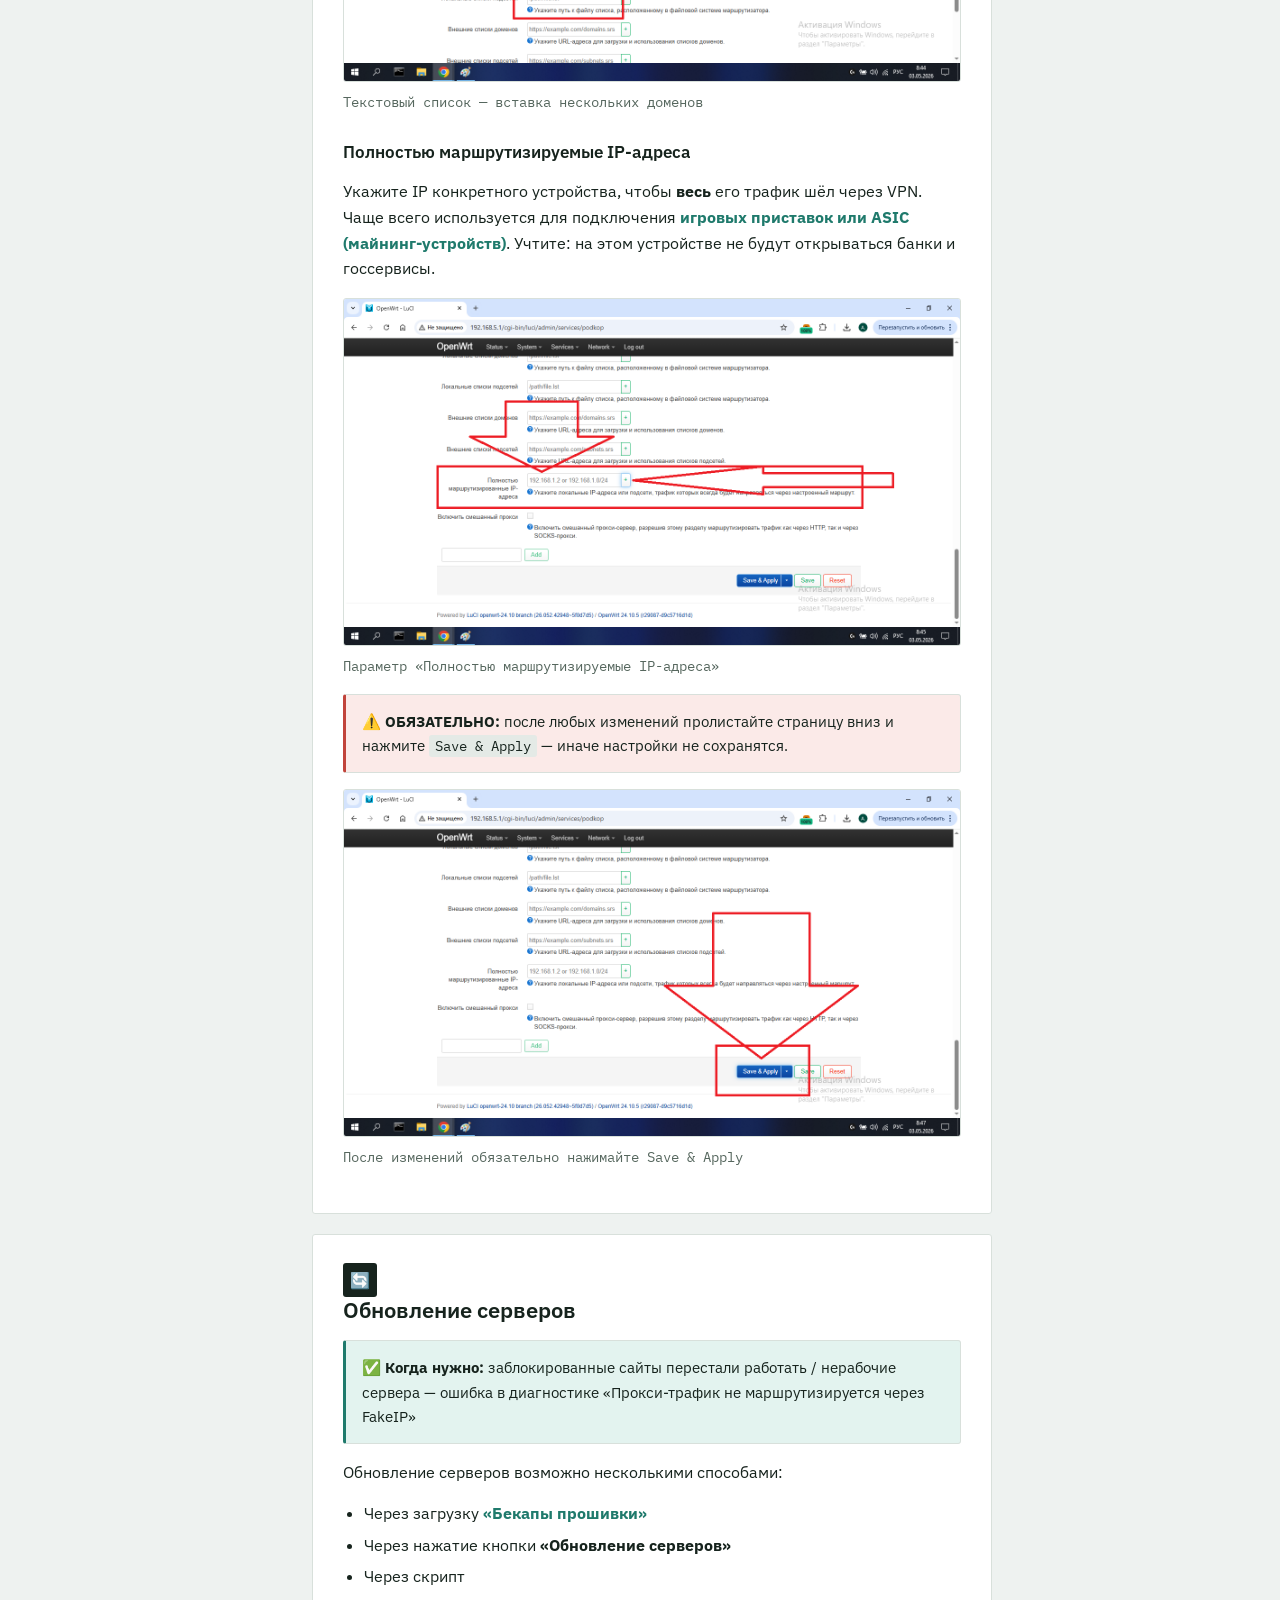
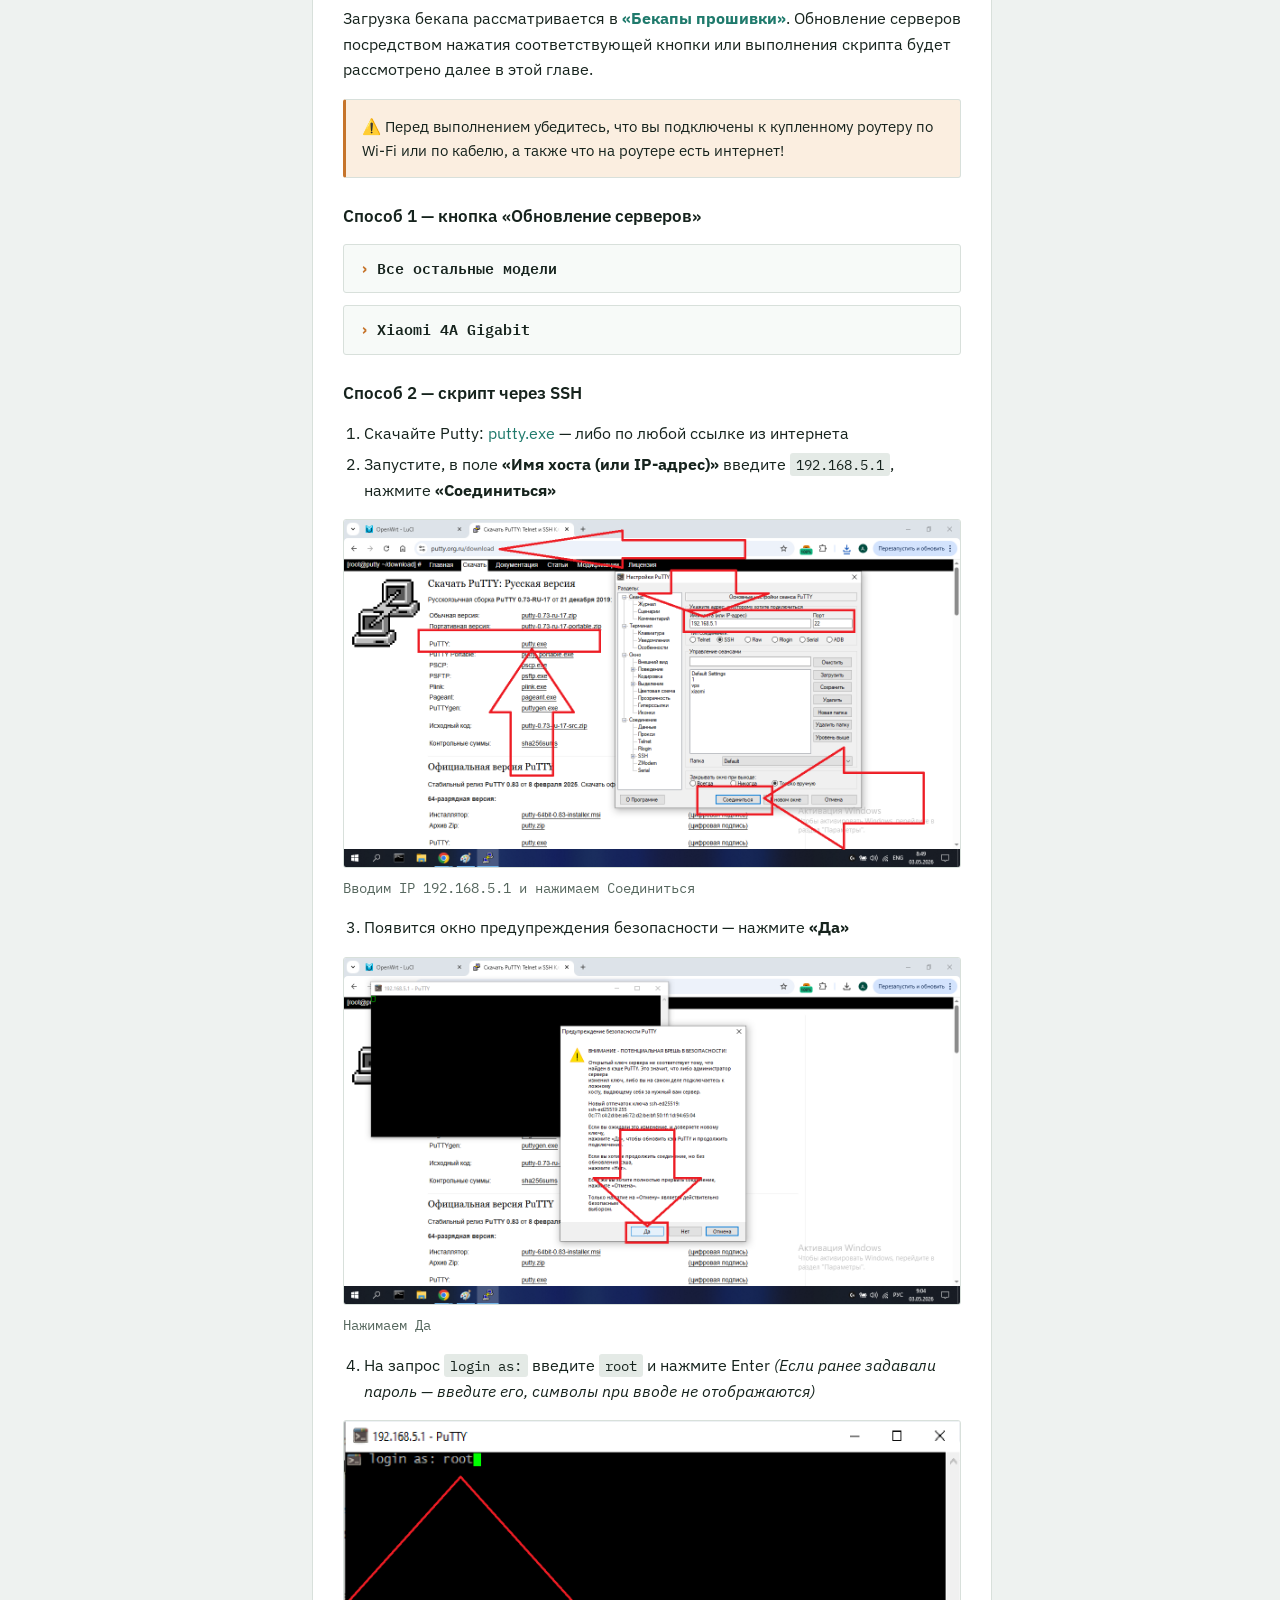
==== commit 3528904f: "Update index.html" ====
--- a/index.html
+++ b/index.html
@@ -349,7 +349,7 @@
     <p>Для этого зайдите в <a href="#web-interface"><strong>веб-панель</strong></a> → <strong>Services → Podkop → Диагностика</strong>:</p>
 
     <figure>
-      <img src="https://vsk3000.github.io/img/1.png" alt="Services → Podkop">
+      <img src="1.png" alt="Services → Podkop">
       <figcaption>Открываем Services → Podkop, переходим во вкладку Диагностика</figcaption>
     </figure>
     <figure>
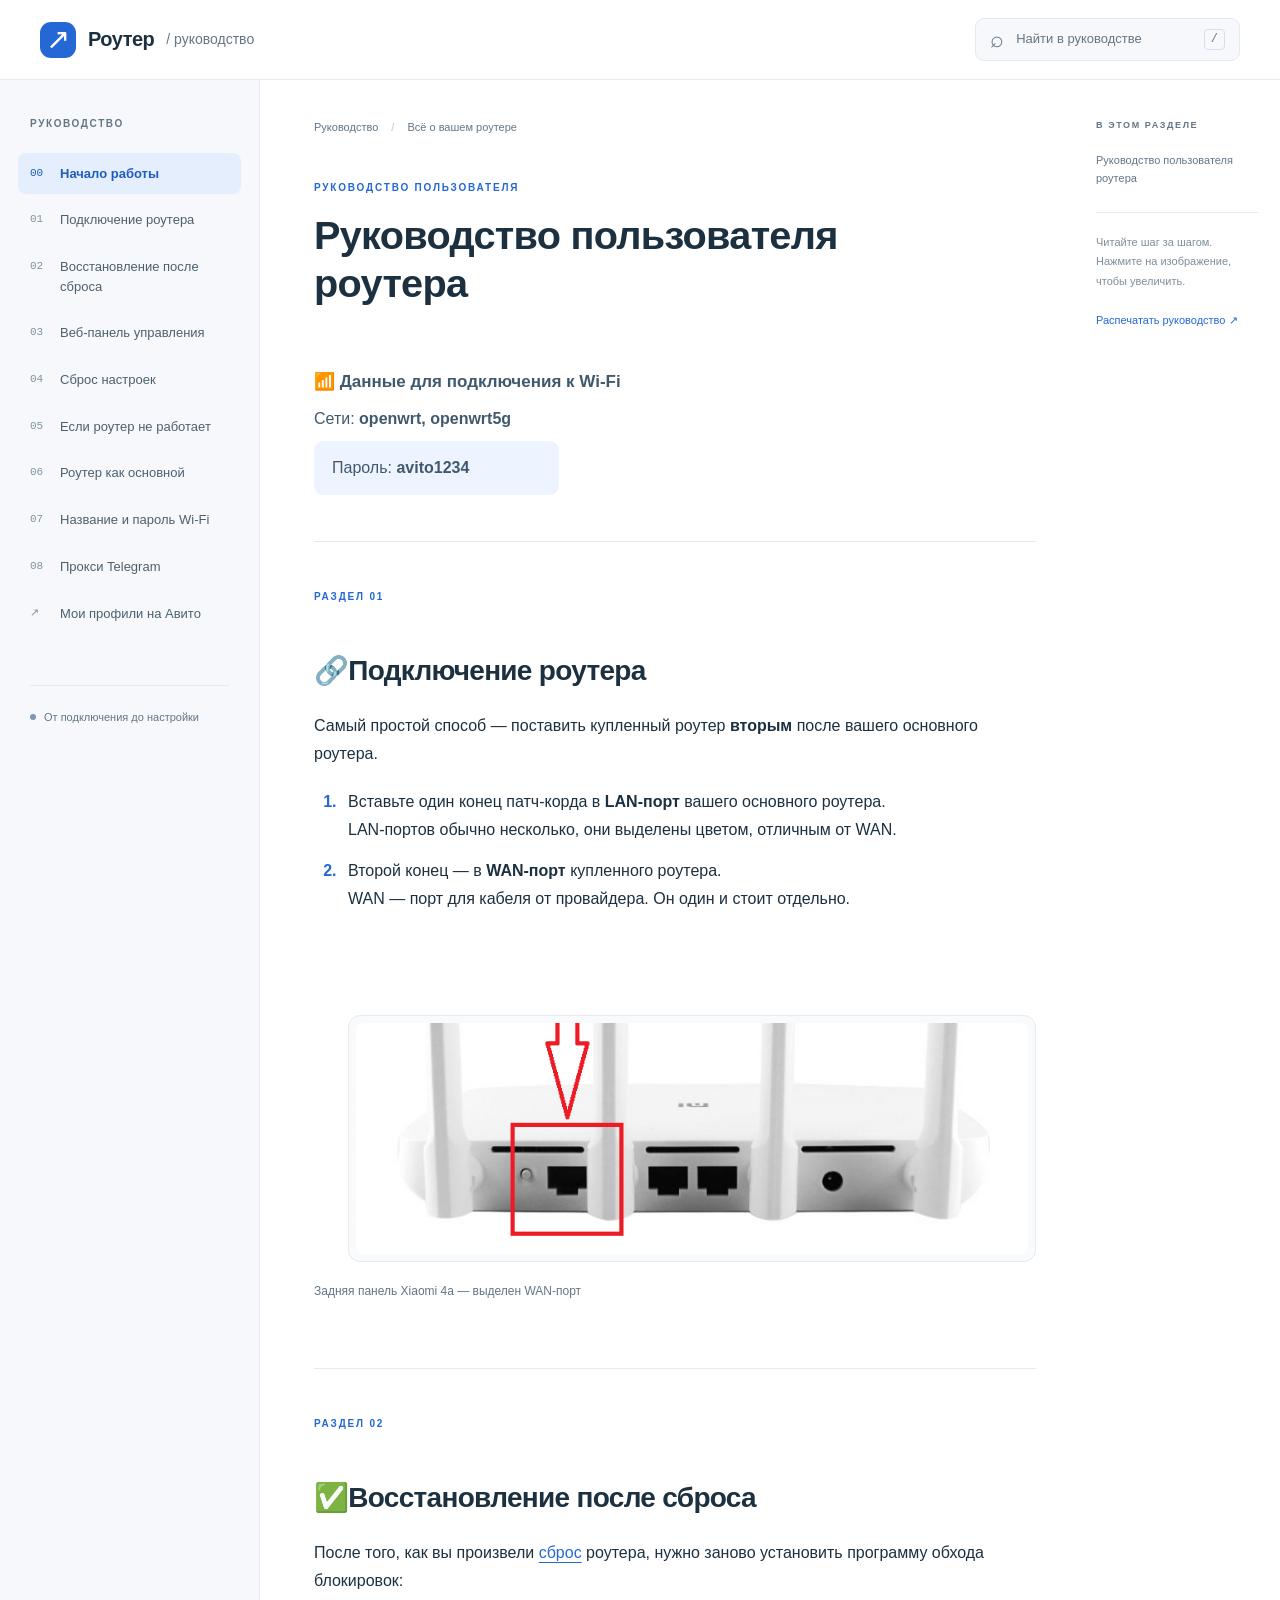
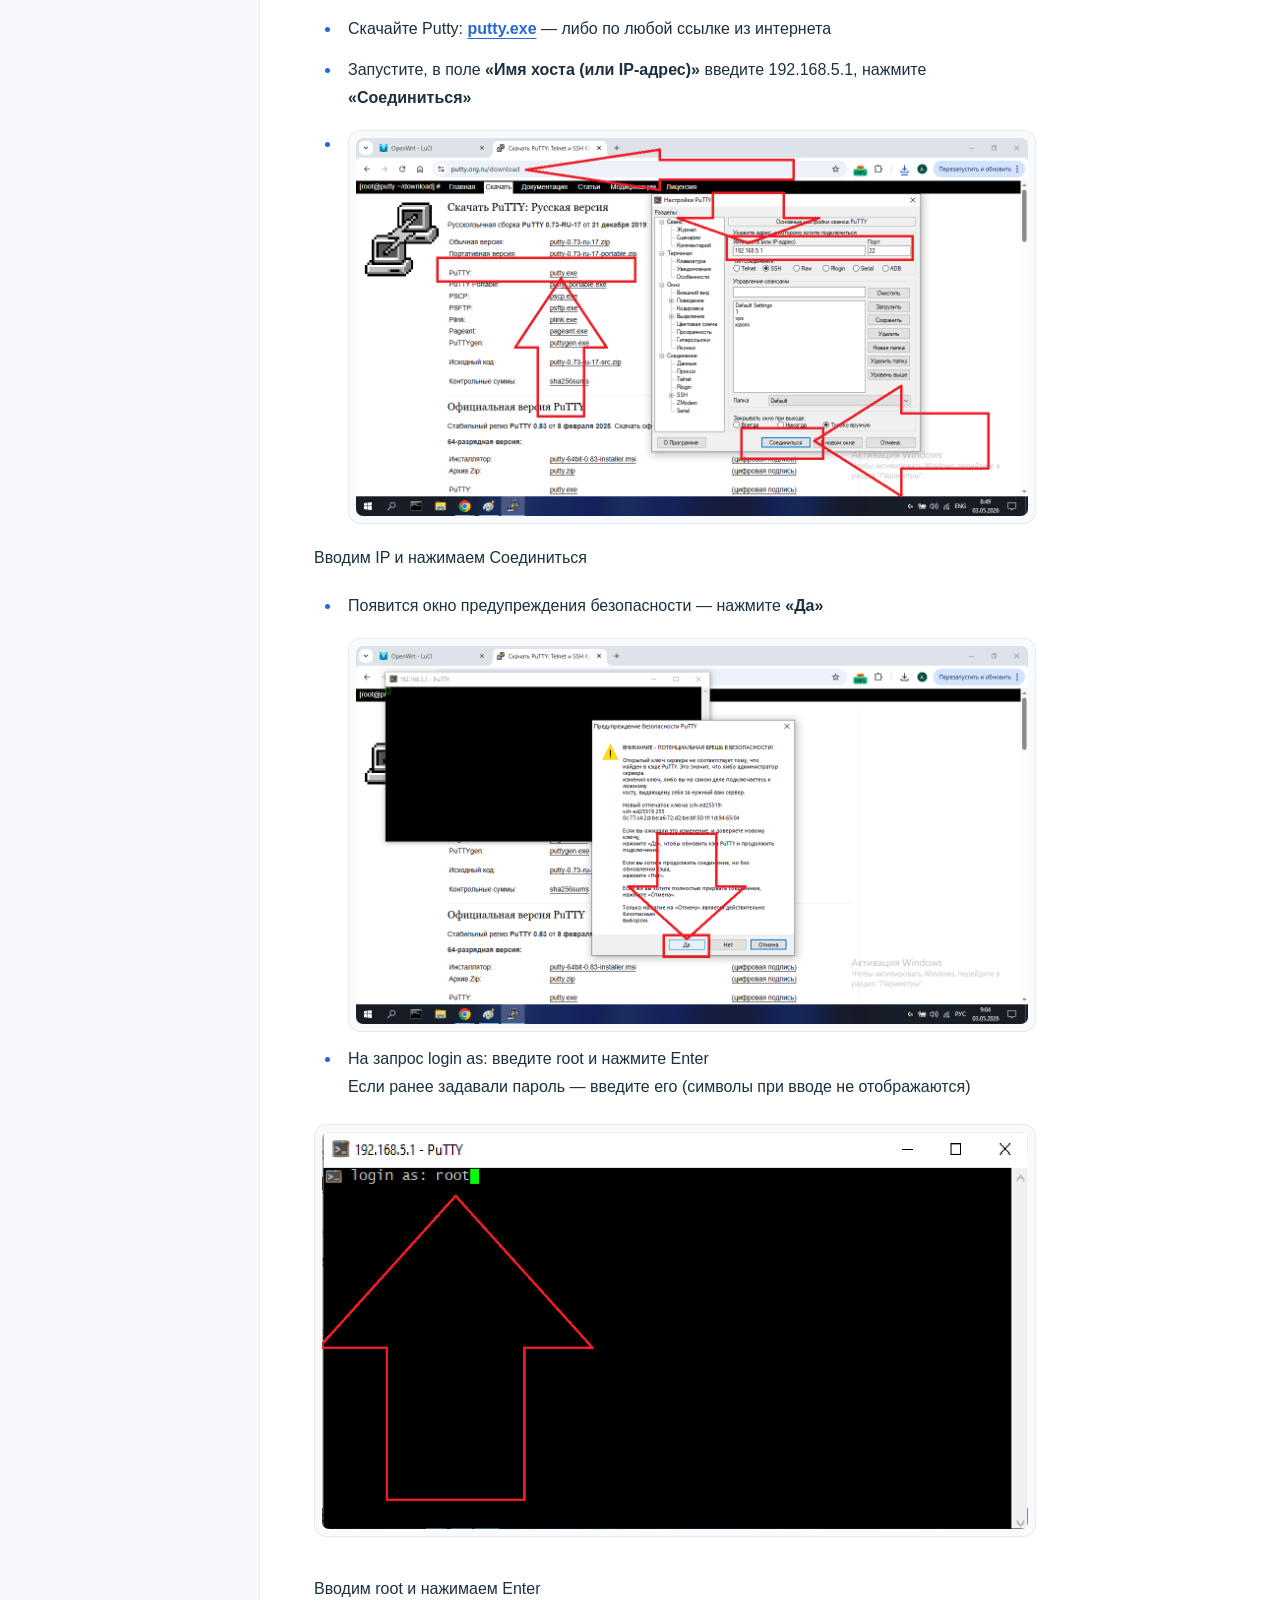
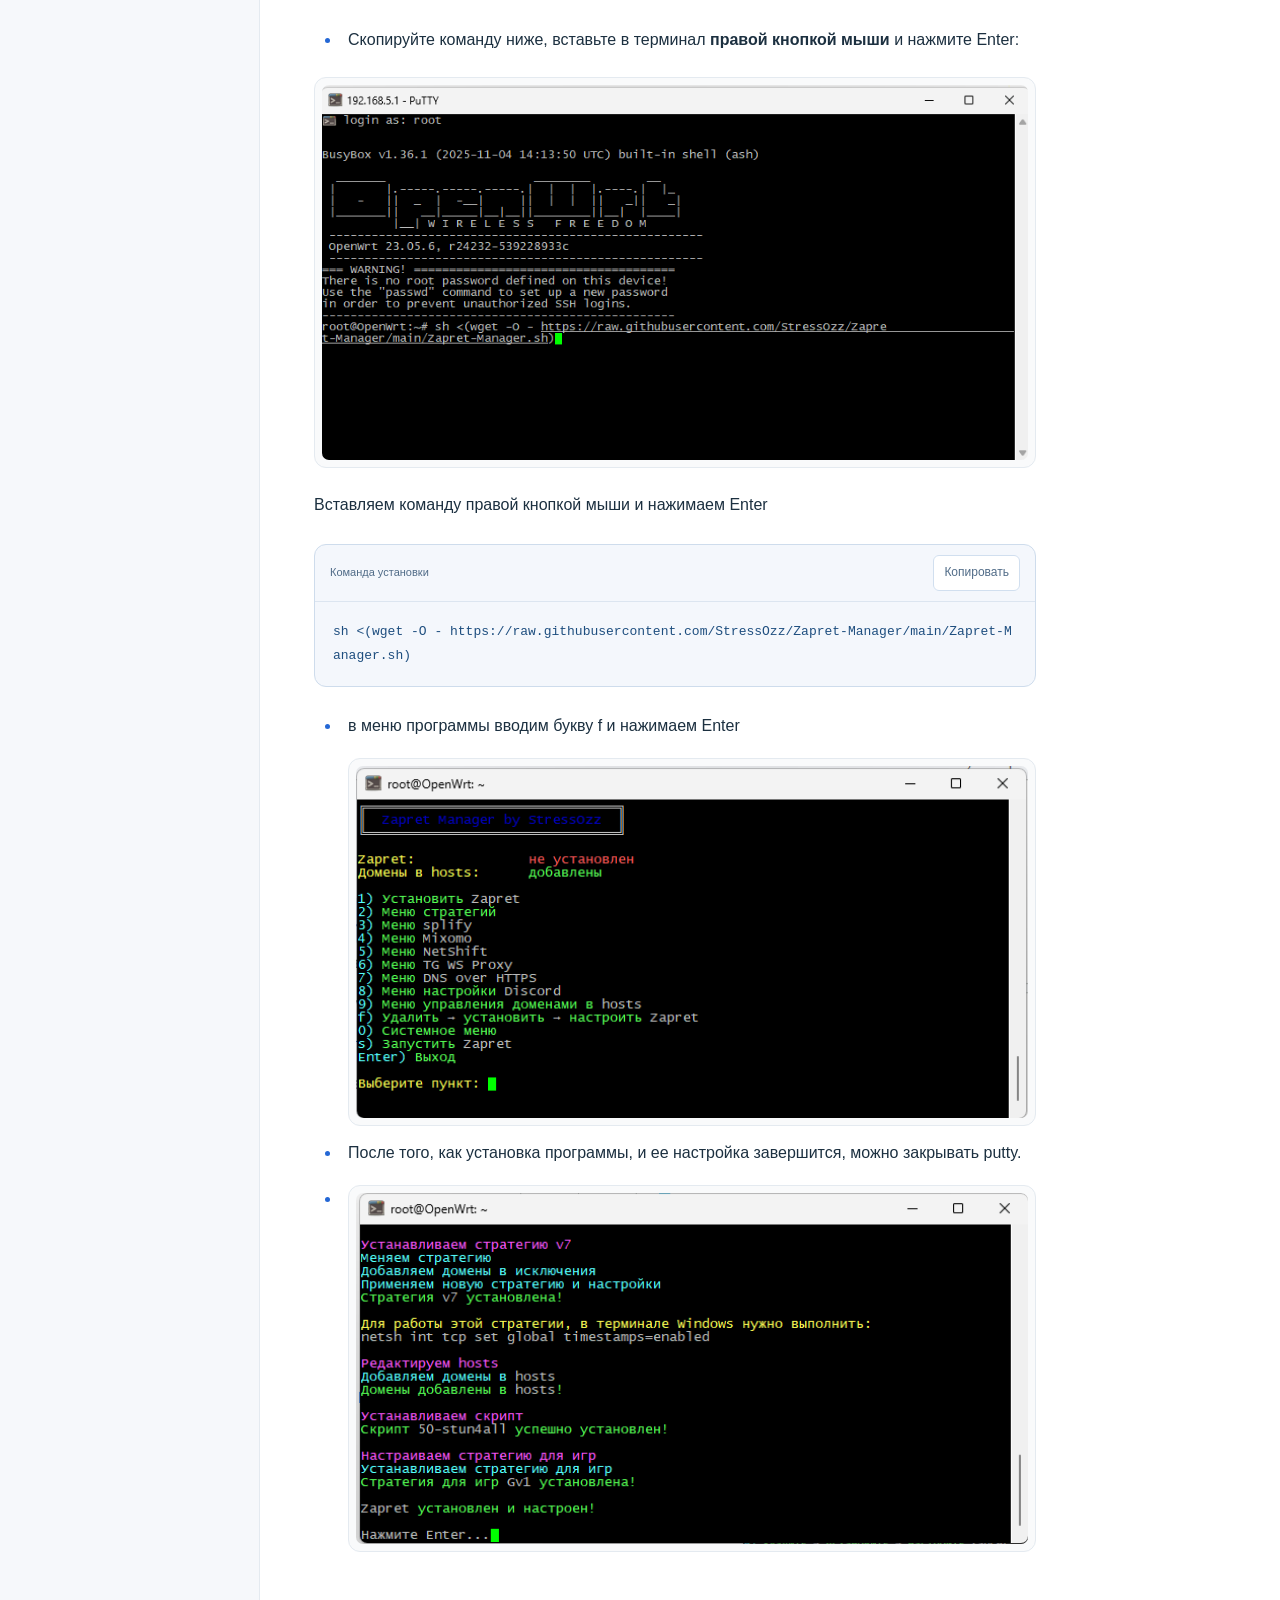
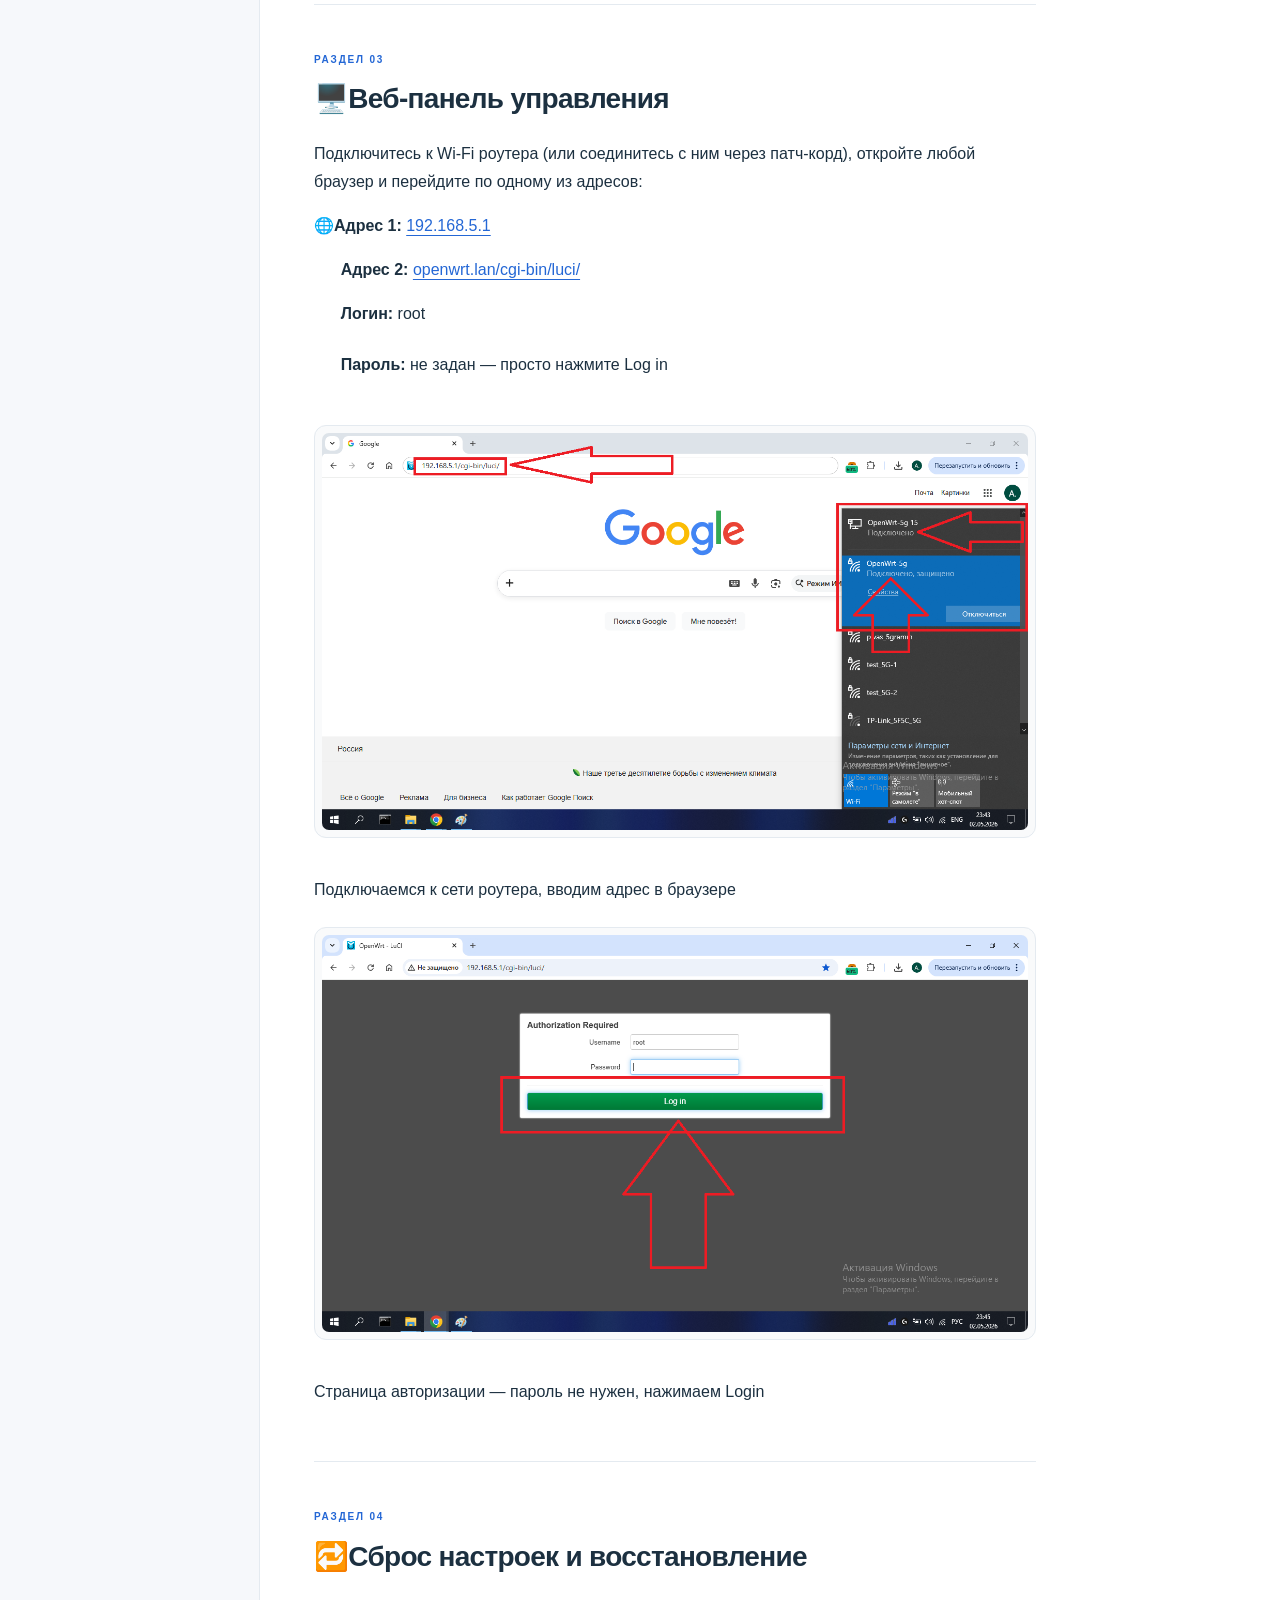
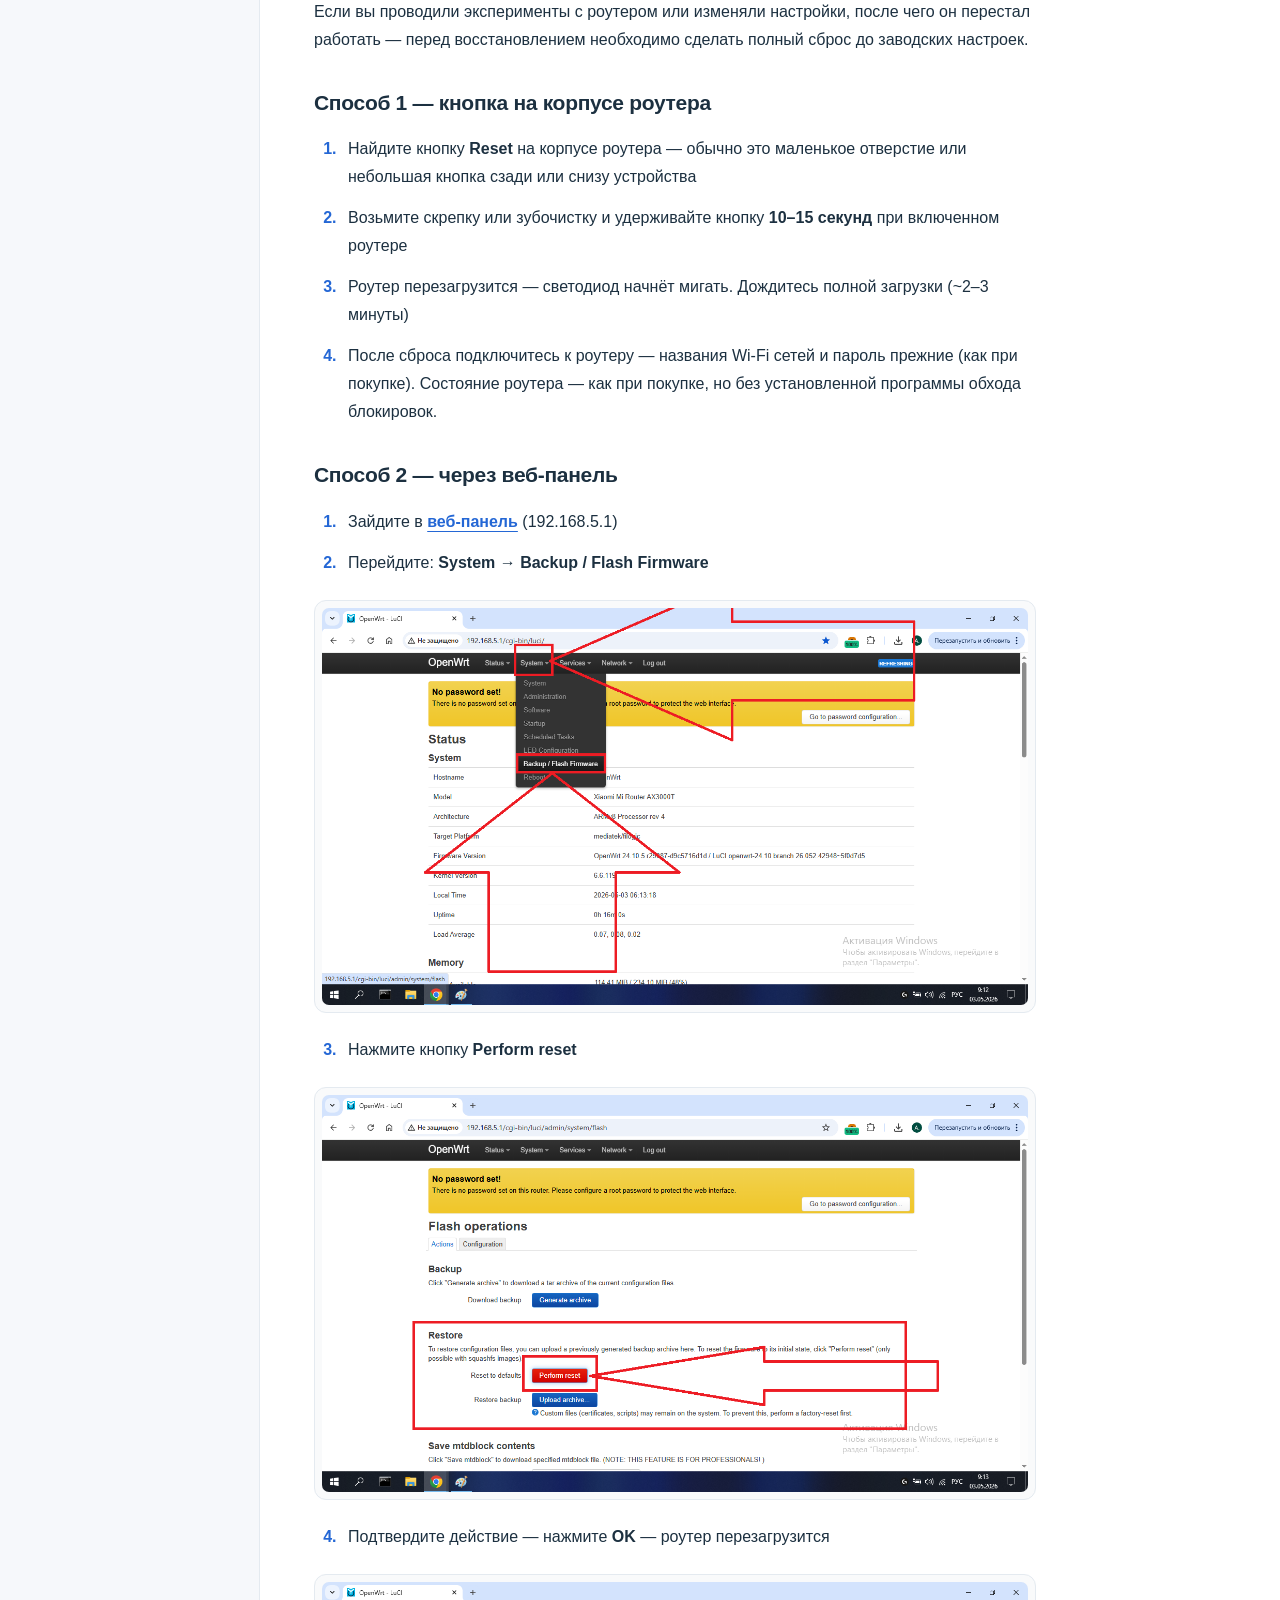
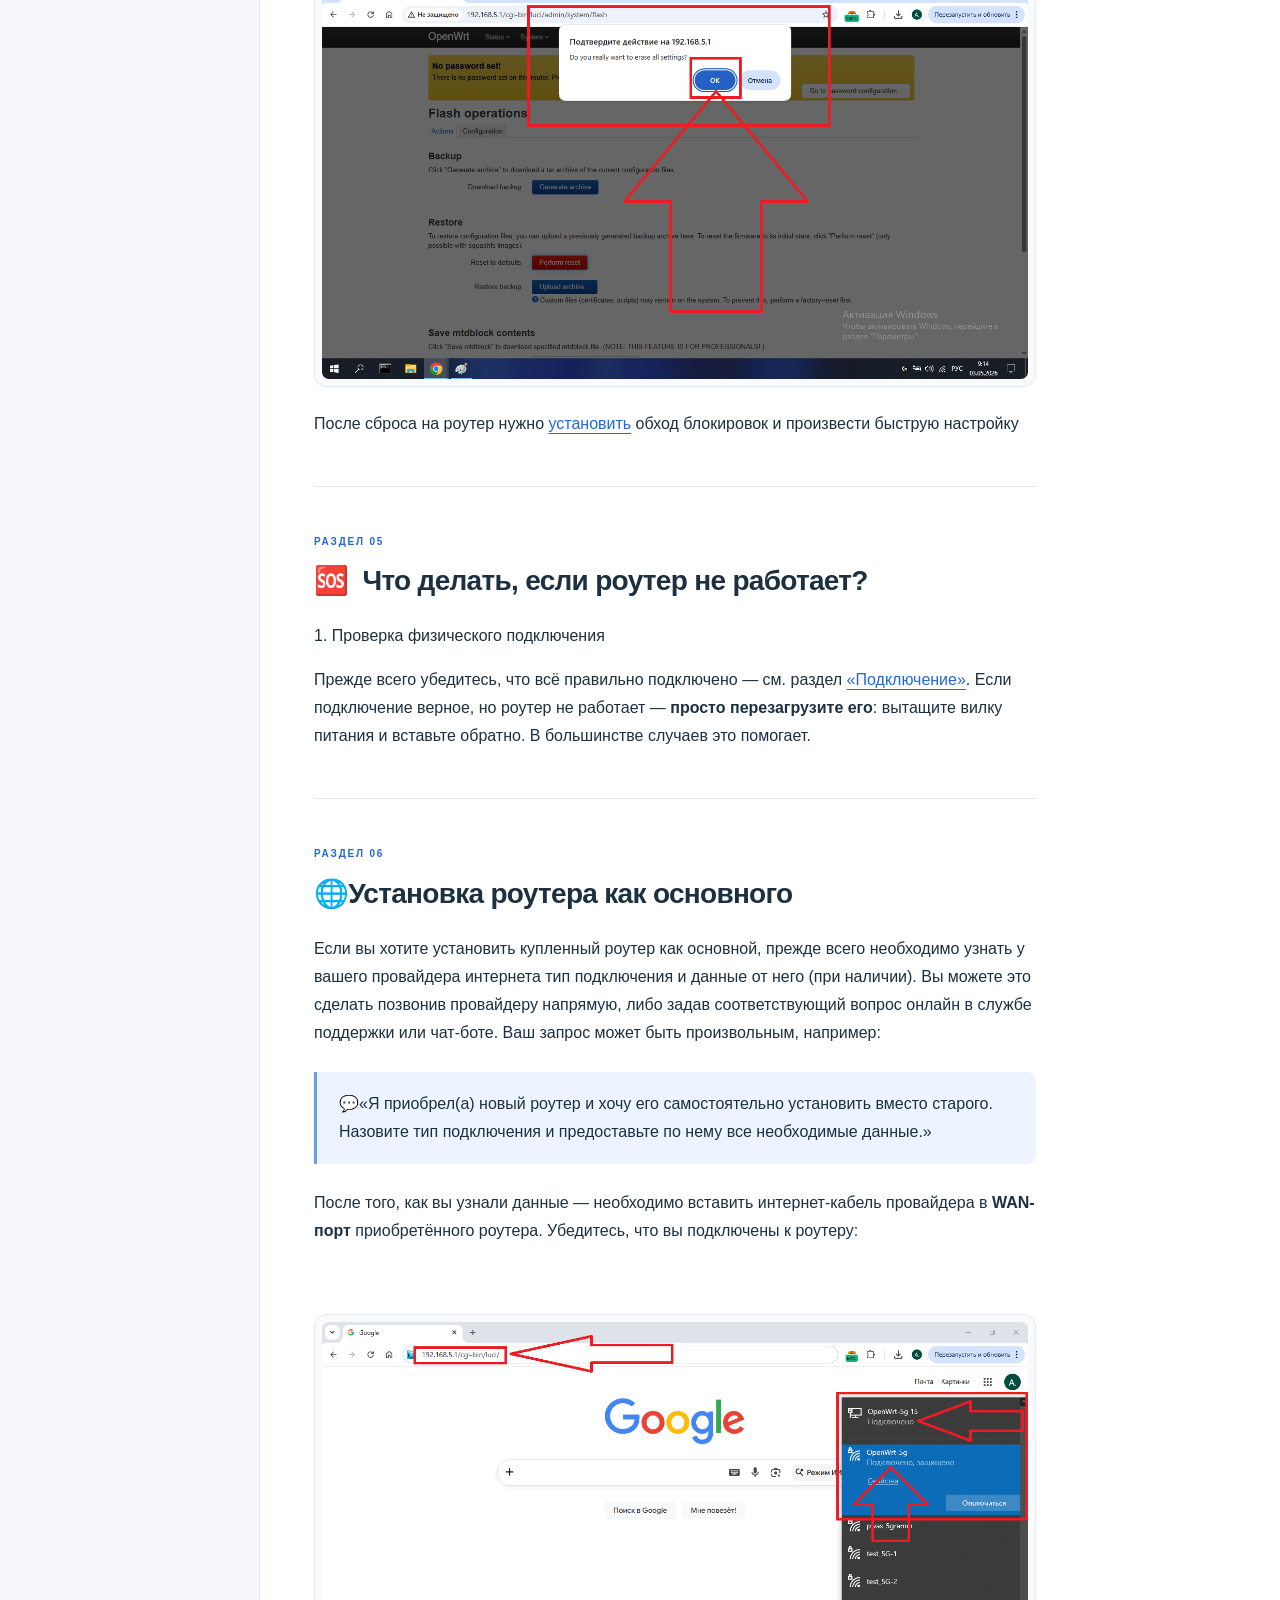
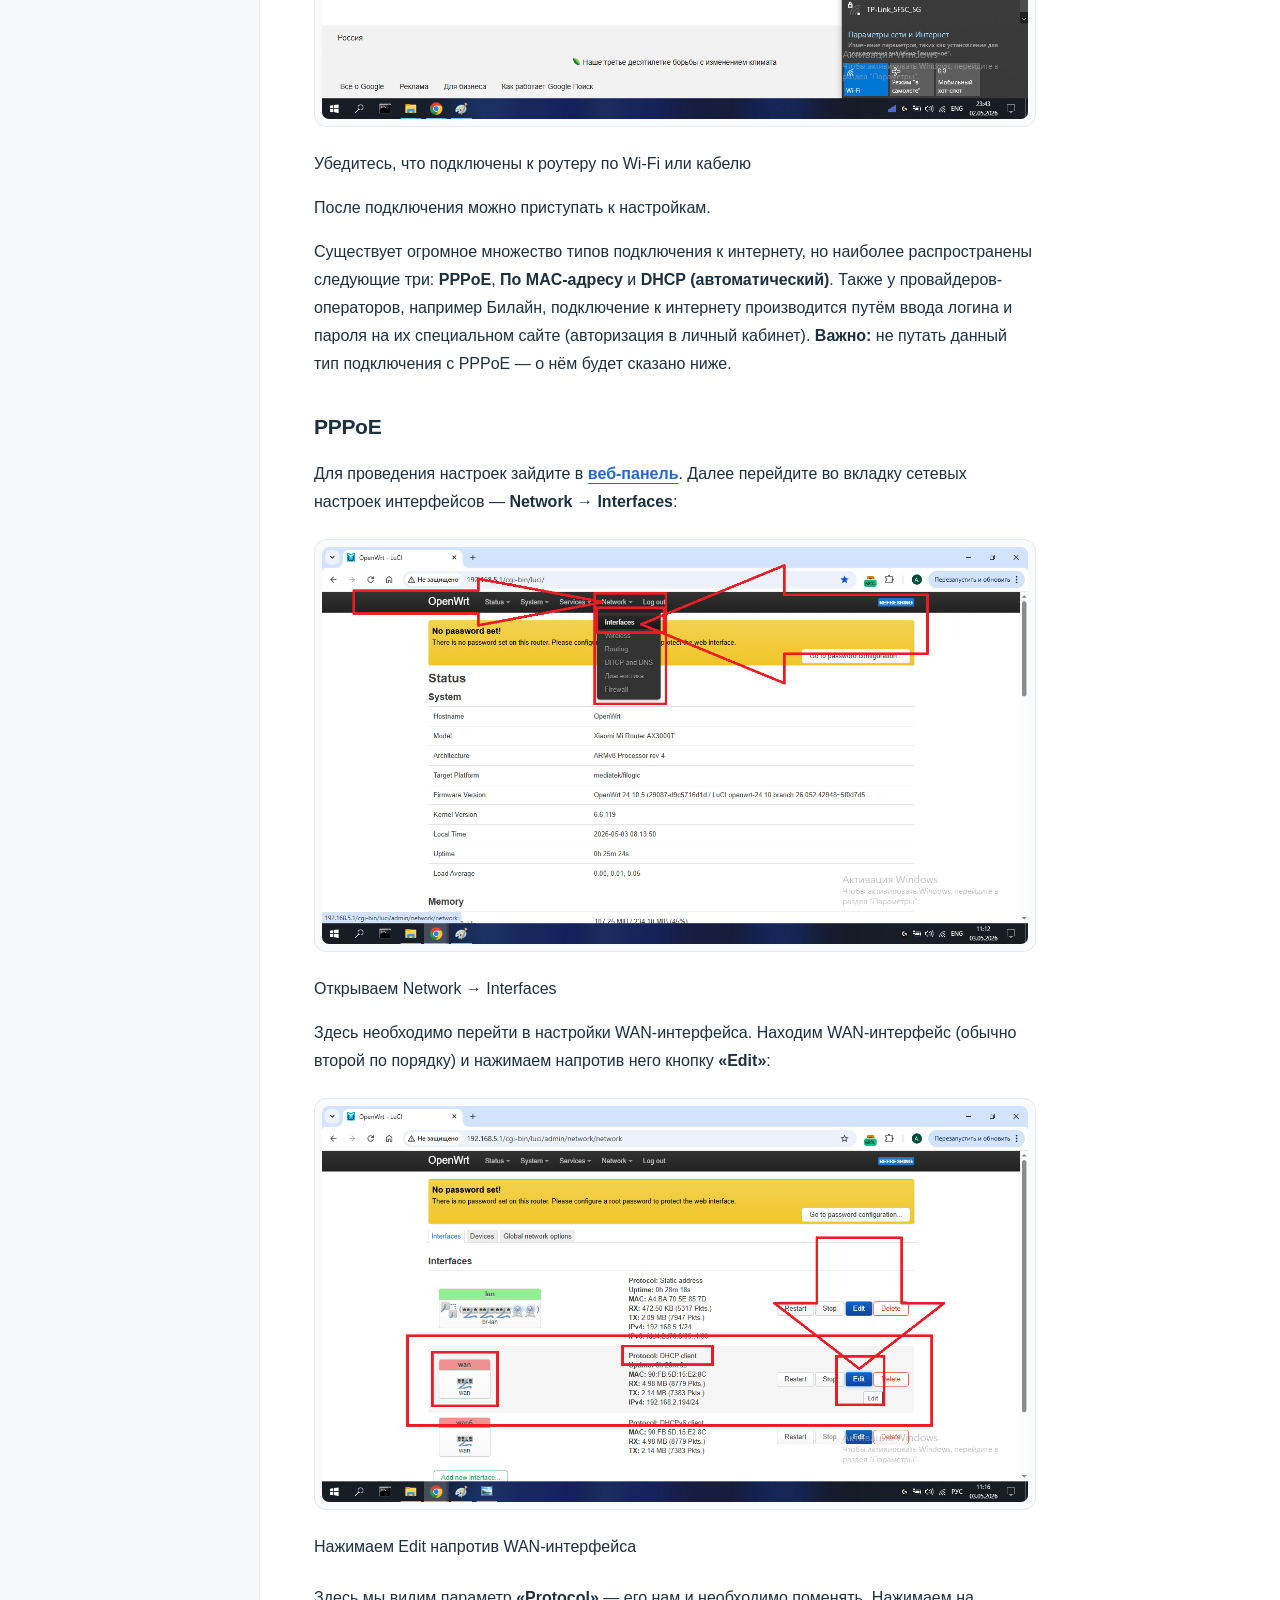
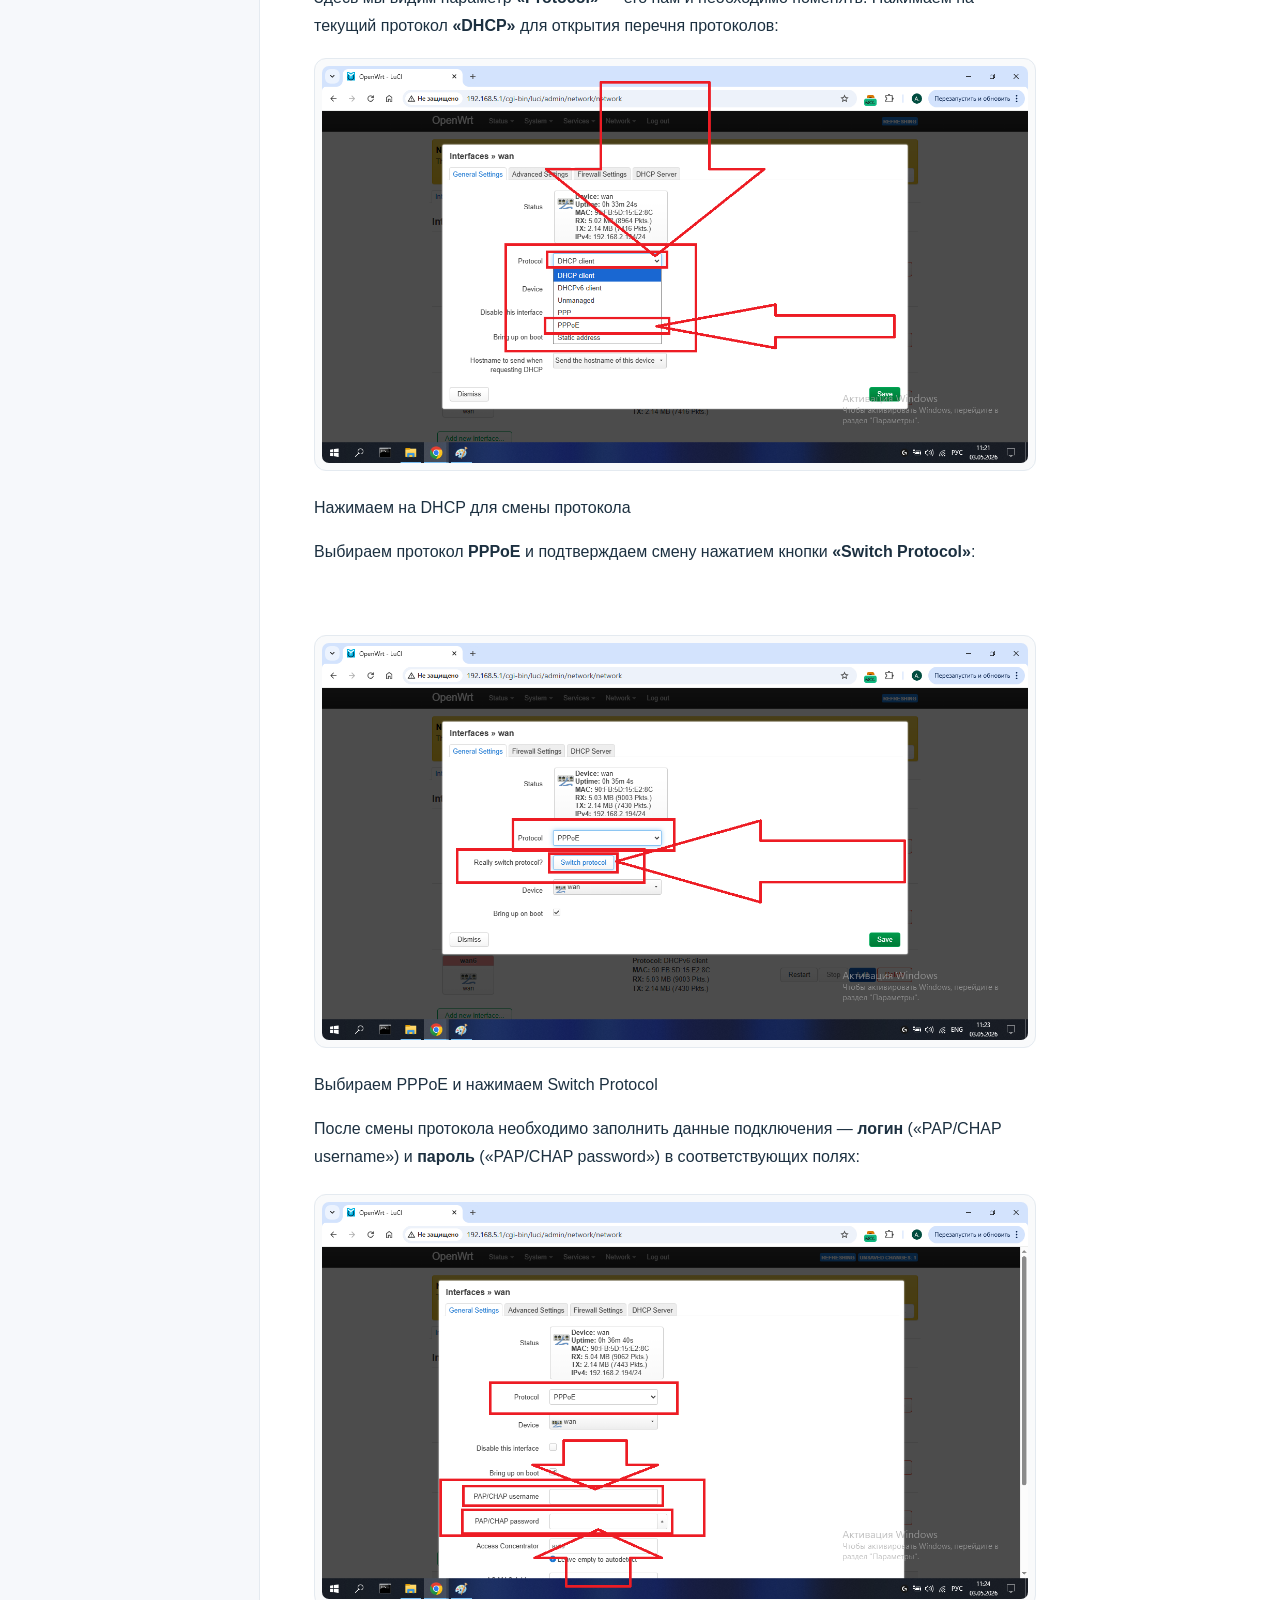
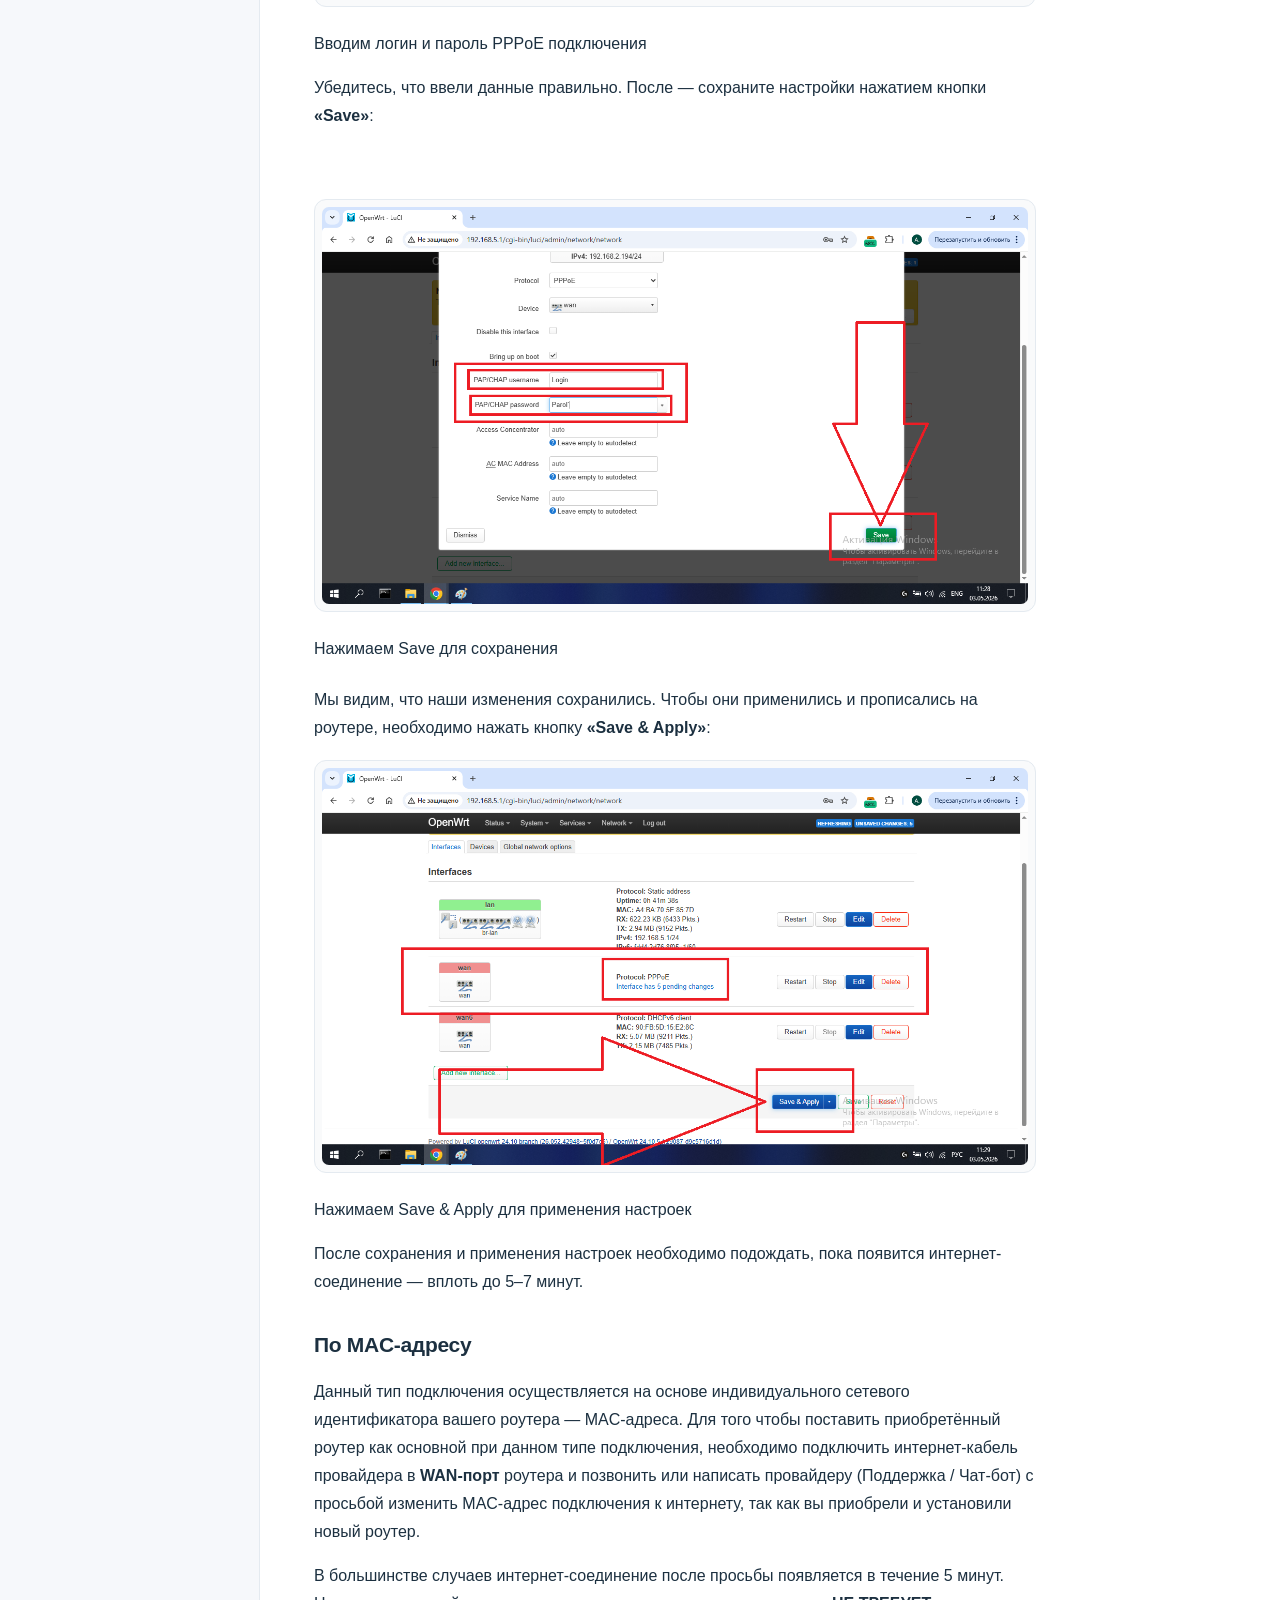
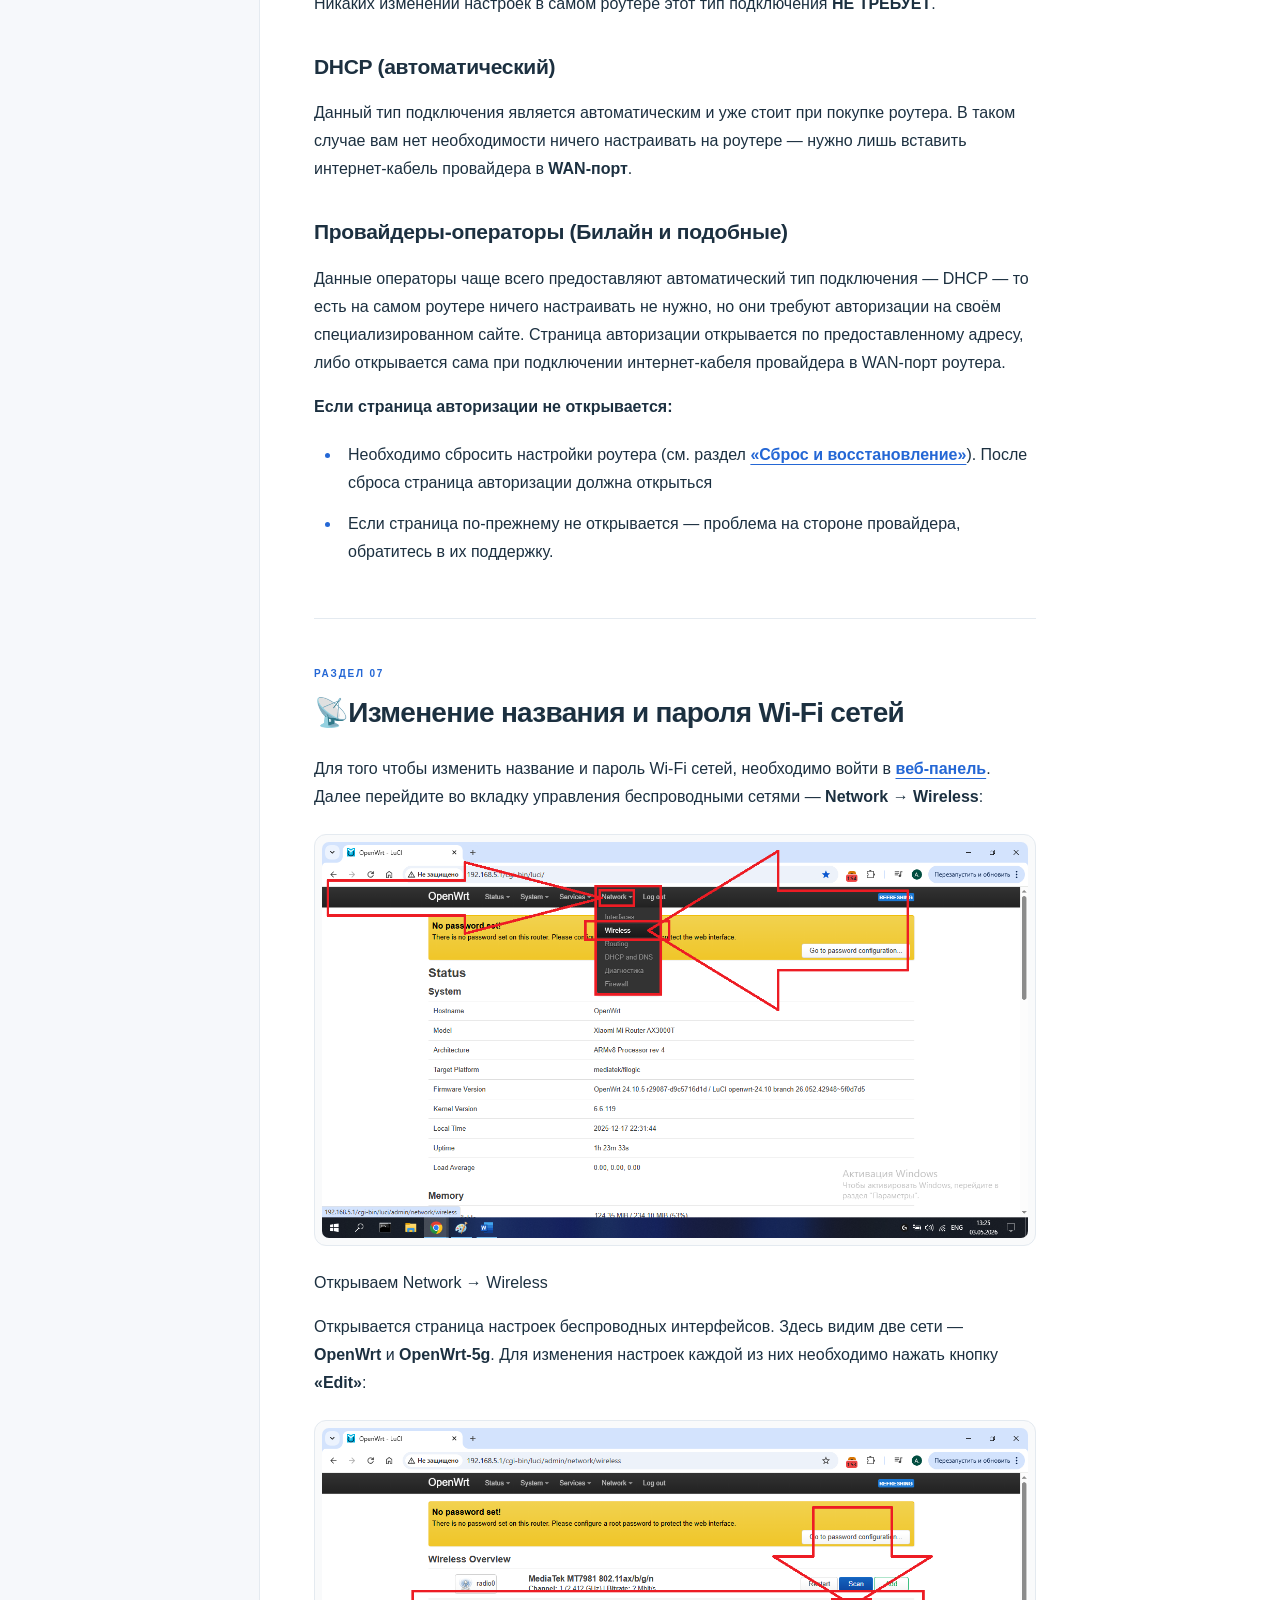
==== commit 57023964: "Publish responsive router guide from Google Doc with Avito profiles" ====
--- a/index.html
+++ b/index.html
@@ -1,1145 +1,40 @@
-<!DOCTYPE html>
-<html lang="ru">
-<head>
-<meta charset="UTF-8">
-<meta name="viewport" content="width=device-width, initial-scale=1.0">
-<title>Руководство пользователя роутера</title>
-<style>
-  /* =========================================================
-     ДИЗАЙН-ТОКЕНЫ. Меняете цвет здесь — меняется везде на сайте.
-     ========================================================= */
-  @import url('https://fonts.googleapis.com/css2?family=IBM+Plex+Mono:wght@400;500;600;700&family=IBM+Plex+Sans:wght@400;500;600;700&display=swap');
-
-  :root{
-    --bg: #EEF2F0;
-    --panel: #ffffff;
-    --ink: #16231D;
-    --ink-soft: #56675E;
-    --rail: #16231D;
-    --copper: #C6742B;
-    --copper-soft: #FBEEE0;
-    --teal: #1F7A6C;
-    --teal-soft: #E3F3EF;
-    --red: #C1443B;
-    --red-soft: #FBEAE8;
-    --border: #D8E0DB;
-    --mono: 'IBM Plex Mono', ui-monospace, SFMono-Regular, Menlo, monospace;
-    --sans: 'IBM Plex Sans', -apple-system, BlinkMacSystemFont, "Segoe UI", sans-serif;
-    --radius: 3px;
-    --sidebar-w: 272px;
-  }
-
-  *{ box-sizing: border-box; }
-  html{ scroll-behavior: smooth; }
-  @media (prefers-reduced-motion: reduce){ html{ scroll-behavior: auto; } }
-
-  body{
-    margin:0;
-    font-family: var(--sans);
-    background: var(--bg);
-    color: var(--ink);
-    line-height: 1.6;
-    background-image:
-      linear-gradient(var(--border) 1px, transparent 1px),
-      linear-gradient(90deg, var(--border) 1px, transparent 1px);
-    background-size: 28px 28px;
-    background-attachment: fixed;
-  }
-
-  a{ color: var(--teal); text-decoration: none; }
-  a:hover{ text-decoration: underline; }
-  a:focus-visible, button:focus-visible, summary:focus-visible{
-    outline: 2px solid var(--copper); outline-offset: 2px;
-  }
-
-  code{
-    font-family: var(--mono);
-    background: #E4EAE6;
-    padding: 2px 6px;
-    border-radius: var(--radius);
-    font-size: 0.9em;
-  }
-  pre{
-    background: #16231D;
-    color: #DCE8E1;
-    padding: 16px 18px;
-    border-radius: var(--radius);
-    overflow-x: auto;
-    position: relative;
-    font-family: var(--mono);
-    border-left: 3px solid var(--copper);
-  }
-  pre code{ background: none; color: inherit; padding:0; }
-  pre code::before{ content: "$ "; color: var(--copper); }
-
-  img{ max-width: 100%; border-radius: var(--radius); border: 1px solid var(--border); display:block; margin: 10px 0; }
-  figure{ margin: 16px 0; }
-  figcaption{ font-size: 0.85em; color: var(--ink-soft); margin-top: 6px; font-family: var(--mono); }
-
-  h1,h2,h3{ line-height:1.25; font-family: var(--sans); font-weight:600; }
-  h2{ margin: 0 0 4px; font-size: 1.35em; }
-  h3{ font-size: 1.05em; margin-top: 28px; }
-
-  /* ---------- layout shell ---------- */
-  .app-shell{ display:flex; align-items:flex-start; min-height:100vh; }
-
-  .rail-nav{
-    width: var(--sidebar-w);
-    flex-shrink:0;
-    position: sticky;
-    top:0;
-    height: 100vh;
-    overflow-y:auto;
-    background: var(--rail);
-    color: #C9D6CE;
-    padding: 26px 0 30px;
-  }
-  .rail-brand{
-    font-family: var(--mono);
-    font-size: 0.78em;
-    letter-spacing: 0.06em;
-    color: #7F9488;
-    padding: 0 22px 18px;
-    border-bottom: 1px solid #2A3A32;
-    margin-bottom: 6px;
-  }
-  .rail-brand strong{ color:#EAF1EC; display:block; font-size:1.15em; margin-top:4px; }
-
-  .hop-list{ position: relative; padding: 10px 0; }
-  .hop-list::before{
-    content:"";
-    position:absolute; left: 32px; top: 6px; bottom: 6px;
-    width:1px; background: #2A3A32;
-  }
-  .hop{
-    display:flex; align-items:flex-start; gap:12px;
-    padding: 7px 22px 7px 20px;
-    position: relative;
-    font-size: 0.88em;
-    color: #B9C7BE;
-  }
-  .hop .dot{
-    flex-shrink:0; width:9px; height:9px; border-radius:50%;
-    background: #3C5347; border:1px solid #567561; margin-top: 5px;
-    position:relative; z-index:1;
-  }
-  .hop:hover{ color: #EAF1EC; }
-  .hop:hover .dot{ background: var(--teal); border-color: var(--teal); }
-  .hop.active{ color: #FFFFFF; }
-  .hop.active .dot{ background: var(--copper); border-color: var(--copper); box-shadow: 0 0 0 3px rgba(198,116,43,0.25); }
-
-  .rail-toggle{ display:none; }
-
-  /* ---------- content column ---------- */
-  .content-col{ flex:1; min-width:0; }
-
-  .hero{
-    max-width: 760px;
-    padding: 54px 40px 26px;
-  }
-  .eyebrow{
-    font-family: var(--mono);
-    text-transform: uppercase;
-    letter-spacing: 0.08em;
-    font-size: 0.72em;
-    color: var(--teal);
-    font-weight: 600;
-  }
-  .hero h1{ font-size: 2.1em; margin: 10px 0 16px; }
-  .hero p.lead{ font-size: 1.05em; color: var(--ink-soft); }
-  .hero p.lead strong{ color: var(--ink); }
-
-  main{ max-width: 760px; padding: 0 40px 70px; }
-
-  section.block{
-    background: var(--panel);
-    border: 1px solid var(--border);
-    border-radius: var(--radius);
-    padding: 28px 30px;
-    margin-bottom: 20px;
-    scroll-margin-top: 24px;
-    position:relative;
-  }
-  section.block h2{ display:flex; align-items:center; gap:10px; }
-  section.block .icon{
-    font-size: 1em; line-height:1;
-    background: var(--rail); color:#EAF1EC;
-    width: 34px; height:34px; border-radius: var(--radius);
-    display:inline-flex; align-items:center; justify-content:center;
-    flex-shrink:0;
-  }
-  .tag{
-    font-family: var(--mono);
-    font-size: 0.68em;
-    letter-spacing: 0.05em;
-    color: var(--teal);
-    background: var(--teal-soft);
-    border: 1px solid #C3E2DA;
-    padding: 3px 8px;
-    border-radius: var(--radius);
-    text-transform: uppercase;
-    white-space:nowrap;
-  }
-
-  .callout{
-    border-radius: var(--radius);
-    padding: 14px 16px;
-    margin: 16px 0;
-    border: 1px solid var(--border);
-    border-left: 3px solid var(--ink-soft);
-    font-size: 0.96em;
-  }
-  .callout.warn{ background: var(--copper-soft); border-left-color: var(--copper); }
-  .callout.danger{ background: var(--red-soft); border-left-color: var(--red); }
-  .callout.ok{ background: var(--teal-soft); border-left-color: var(--teal); }
-  .callout.info{ background: #EAF1FB; border-left-color: #3B6FC4; }
-
-  .wifi-card{
-    display:flex; flex-wrap: wrap; gap: 28px;
-    background: var(--rail);
-    color: #EAF1EC;
-    border-radius: var(--radius);
-    padding: 20px 24px;
-    margin-top: 16px;
-  }
-  .wifi-card div{ min-width: 160px; }
-  .wifi-card .label{ font-family: var(--mono); font-size:0.72em; color: #7F9488; text-transform: uppercase; letter-spacing:0.05em; }
-  .wifi-card .value{ font-family: var(--mono); font-size: 1.2em; font-weight: 600; margin-top: 5px; color: #F4C98A; }
-
-  details.model-tab{
-    border: 1px solid var(--border);
-    border-radius: var(--radius);
-    margin: 12px 0;
-    padding: 12px 16px;
-    background: #F7FAF8;
-  }
-  details.model-tab > summary{
-    cursor: pointer;
-    font-weight: 600;
-    list-style: none;
-    font-family: var(--mono);
-    font-size: 0.92em;
-  }
-  details.model-tab > summary::-webkit-details-marker{ display:none; }
-  details.model-tab > summary::before{
-    content: "›";
-    display: inline-block;
-    margin-right: 8px;
-    font-weight:700;
-    transition: transform 0.15s ease;
-    color: var(--copper);
-  }
-  details.model-tab[open] > summary::before{ transform: rotate(90deg); }
-  details.model-tab .tab-body{ padding-top: 14px; }
-
-  .copy-btn{
-    position: absolute; top: 8px; right: 8px;
-    background: #2A3A32; color:#DCE8E1; border:1px solid #3C5347;
-    padding: 5px 10px; border-radius: var(--radius); font-size: 0.72em; cursor: pointer;
-    font-family: var(--mono);
-  }
-  .copy-btn:hover{ background: var(--copper); border-color: var(--copper); color:#16231D; }
-
-  .backup-grid{
-    display:grid; grid-template-columns: repeat(auto-fill, minmax(220px,1fr));
-    gap: 12px; margin: 16px 0;
-  }
-  .backup-card{
-    border: 1px solid var(--border); border-radius: var(--radius);
-    padding: 14px 16px; background: #F7FAF8;
-  }
-  .backup-card .name{ font-weight:600; margin-bottom:8px; font-family: var(--mono); font-size:0.92em; }
-  .btn-download{
-    display:inline-block; background: var(--ink); color:#EAF1EC;
-    padding: 6px 12px; border-radius: var(--radius); font-size: 0.85em; font-family: var(--mono);
-  }
-  .btn-download:hover{ background: var(--copper); text-decoration:none; color:#16231D; }
-
-  ol, ul{ padding-left: 1.3em; }
-  ol li, ul li{ margin: 6px 0; }
-
-  footer{
-    text-align: left; color: var(--ink-soft); font-size: 0.8em;
-    font-family: var(--mono);
-    padding: 20px 40px 60px;
-    max-width:760px;
-  }
-
-  .mobile-toggle{ display:none; }
-
-  @media (max-width: 860px){
-    .app-shell{ display:block; }
-    .rail-nav{
-      position: sticky; top:0; height:auto; width:100%;
-      z-index: 50; padding: 14px 18px;
-    }
-    .rail-brand{ display:none; }
-    .mobile-toggle{
-      display:block; background: none; border:1px solid #3C5347; color:#EAF1EC;
-      border-radius:var(--radius); padding:8px 14px; font-size:0.85em; cursor:pointer;
-      font-family: var(--mono); width:100%; text-align:left;
-    }
-    .hop-list{ display:none; padding-top: 10px; }
-    .hop-list.open{ display:block; }
-    .hop-list::before{ left: 12px; }
-    .hero{ padding: 30px 20px 16px; }
-    main{ padding: 0 20px 50px; }
-    footer{ padding: 20px 20px 50px; }
-    section.block{ padding: 20px; }
-  }
-</style>
-</head>
-<body>
-
-<div class="app-shell">
-<aside class="rail-nav" id="railNav">
-  <div class="rail-brand">MARSHRUT · TRACE<strong>Разделы инструкции</strong></div>
-  <button class="mobile-toggle" id="navToggle">☰ Разделы инструкции</button>
-  <nav class="hop-list" id="hopList">
-    <a class="hop" href="#wifi"><span class="dot"></span> Wi-Fi данные</a>
-    <a class="hop" href="#troubleshooting"><span class="dot"></span> Если не работает</a>
-    <a class="hop" href="#diagnostics"><span class="dot"></span> Диагностика</a>
-    <a class="hop" href="#connection"><span class="dot"></span> Подключение роутера</a>
-    <a class="hop" href="#web-interface"><span class="dot"></span> Веб-панель управления</a>
-    <a class="hop" href="#podkop-settings"><span class="dot"></span> Настройки Podkop</a>
-    <a class="hop" href="#updates"><span class="dot"></span> Обновление серверов</a>
-    <a class="hop" href="#reset"><span class="dot"></span> Сброс и восстановление</a>
-    <a class="hop" href="#backups"><span class="dot"></span> Бекапы прошивки</a>
-    <a class="hop" href="#gaming-mining"><span class="dot"></span> Приставки / Майнинг</a>
-    <a class="hop" href="#server-switch"><span class="dot"></span> Смена серверов</a>
-    <a class="hop" href="#main-router"><span class="dot"></span> Роутер как основной</a>
-    <a class="hop" href="#wifi-settings"><span class="dot"></span> Название и пароль Wi-Fi</a>
-    <a class="hop" href="#xiaomi-4a"><span class="dot"></span> Xiaomi 4A GIGABIT</a>
-  </nav>
-</aside>
-<div class="content-col">
-
-<div class="hero">
-  <div class="eyebrow">OpenWrt · Podkop · Выборочная маршрутизация</div>
-  <h1>Руководство пользователя роутера</h1>
-  <p class="lead"><strong>Ваш роутер уже полностью настроен</strong> и готов к работе. Предустановлена подписка с доступом к более чем 130 серверам, установлено автообновление. Просто подключитесь к Wi-Fi и пользуйтесь.</p>
-
-  <div class="wifi-card" id="wifi">
-    <div>
-      <div class="label">Сети</div>
-      <div class="value">OpenWrt<br>OpenWrt-5g</div>
-    </div>
-    <div>
-      <div class="label">Пароль</div>
-      <div class="value">avito1234</div>
-    </div>
-  </div>
-</div>
-
-<main>
-
-  <section class="block" id="troubleshooting">
-    <div class="icon">🆘</div>
-    <h2>Что делать, если роутер не работает?</h2>
-
-    <h3>1. Проверка физического подключения</h3>
-    <p>Прежде всего убедитесь, что всё правильно подключено — см. раздел <a href="#connection"><strong>«Подключение»</strong></a>. Если подключение верное, но роутер не работает — <strong>просто перезагрузите его</strong>: вытащите вилку питания и вставьте обратно. В большинстве случаев это помогает.</p>
-
-    <div class="callout info">
-      📦 <strong>У вас Xiaomi 4A GIGABIT?</strong> Для этой модели — отдельная инструкция по устранению неполадок и обновлению серверов → <a href="#xiaomi-4a">перейти в раздел</a>
-    </div>
-
-    <h3>2. Не работает даже обычный интернет</h3>
-    <p>Если перезагрузка не помогла — проверьте обычные сайты: Яндекс, ВКонтакте, Гугл. Если они тоже не открываются — дело в ВПН: он запускается раньше, чем устанавливается основное соединение. Нужно временно его отключить.</p>
-    <p>Для этого зайдите в <a href="#web-interface"><strong>веб-панель</strong></a> → <strong>Services → Podkop → Диагностика</strong>:</p>
-
-    <figure>
-      <img src="1.png" alt="Services → Podkop">
-      <figcaption>Открываем Services → Podkop, переходим во вкладку Диагностика</figcaption>
-    </figure>
-    <figure>
-      <img src="https://vsk3000.github.io/2.png" alt="Вкладка Диагностика">
-      <figcaption>Вкладка Диагностика — кнопки управления Podkop</figcaption>
-    </figure>
-
-    <ol>
-      <li>Нажмите <code>Отключить автостарт</code></li>
-      <li>Нажмите <code>Остановить podkop</code> <em>(Если вместо «Остановить» видите «Запустить» — podkop уже остановлен, вторую кнопку нажимать не нужно)</em></li>
-    </ol>
-    <figure>
-      <img src="https://vsk3000.github.io/3.png" alt="Отключить автостарт и Остановить">
-      <figcaption>Кнопки «Отключить автостарт» и «Остановить podkop»</figcaption>
-    </figure>
-
-    <ol start="3">
-      <li>Перезагрузите роутер. Когда появится обычный интернет — нажмите <code>Включить автостарт</code> и <code>Запустить podkop</code></li>
-    </ol>
-    <figure>
-      <img src="https://vsk3000.github.io/4.png" alt="Включить автостарт и Запустить">
-      <figcaption>Нажимаем «Включить автостарт» и «Запустить podkop»</figcaption>
-    </figure>
-
-    <div class="callout danger">🚨 Сначала должен появиться обычный интернет — и только после этого ВПН.</div>
-
-    <h3>3. Обычный интернет есть, заблокированные сайты не работают</h3>
-    <p>Зайдите в <a href="#web-interface"><strong>веб-панель</strong></a> → <strong>Services → Podkop → Диагностика</strong> и нажмите <code>Перезапустить podkop</code>. Подождите до 5 минут.</p>
-    <figure>
-      <img src="https://vsk3000.github.io/5.png" alt="Перезапустить Podkop">
-      <figcaption>Кнопка «Перезапустить Podkop» во вкладке Диагностика</figcaption>
-    </figure>
-
-    <h3>4. Углублённая диагностика</h3>
-    <p>Если предыдущие варианты не помогли — необходимо провести диагностику и найти конкретную причину. Подробное описание — в разделе <a href="#diagnostics"><strong>«Диагностика»</strong></a> ниже.</p>
-  </section>
-
-  <section class="block" id="diagnostics">
-    <div class="icon">🔍</div>
-    <h2>Диагностика</h2>
-    <p>Если предыдущие шаги не помогли — нужно запустить диагностику и найти конкретную причину неполадки.</p>
-
-    <h3>Как запустить диагностику</h3>
-    <p>Находясь в <a href="#web-interface"><strong>веб-панели</strong></a>, перейдите в <strong>Services → Podkop</strong> и откройте вкладку <strong>Диагностика</strong>. Нажмите кнопку <code>Запустить диагностику</code>.</p>
-    <figure>
-      <img src="https://vsk3000.github.io/6.png" alt="Запустить диагностику">
-      <figcaption>Вкладка Диагностика — нажимаем «Запустить диагностику»</figcaption>
-    </figure>
-
-    <div class="callout warn">⚠️ <strong>Первый запуск может показать ошибки</strong> — маршруты ещё не успели инициализироваться. Подождите 2–3 минуты и запустите снова.</div>
-    <figure>
-      <img src="https://vsk3000.github.io/7.png" alt="Ошибки при первом запуске">
-      <figcaption>Результат диагностики с ошибками при первом запуске</figcaption>
-    </figure>
-
-    <h3>Успешная диагностика</h3>
-    <p>Если все секции зелёные — роутер работает корректно.</p>
-    <figure>
-      <img src="https://vsk3000.github.io/8.png" alt="Успешная диагностика">
-      <figcaption>Все проверки пройдены — все секции зелёные</figcaption>
-    </figure>
-
-    <h3>Ошибка: «Прокси-трафик не маршрутизируется через FakeIP»</h3>
-    <p>Эта ошибка в конце диагностики означает, что серверы недоступны.</p>
-    <figure>
-      <img src="https://vsk3000.github.io/9.png" alt="Ошибка прокси-трафик FakeIP">
-      <figcaption>Ошибка: «Прокси-трафик не маршрутизируется через FakeIP»</figcaption>
-    </figure>
-    <p>Перейдите во вкладку <strong>Дашборд</strong> и нажмите <strong>«Тестирование задержки»</strong>. Если у сервера пишется <strong>N/A</strong> — его заблокировали. Если сервер рабочий — рядом с ним отображается задержка (пинг) в миллисекундах. Соответственно, если у всех серверов N/A — их нужно обновить.</p>
-    <figure>
-      <img src="https://vsk3000.github.io/10.png" alt="Дашборд — N/A серверов">
-      <figcaption>Дашборд: серверы со статусом N/A — недоступны</figcaption>
-    </figure>
-    <p>Перейдите в раздел <a href="#updates"><strong>«Обновление серверов»</strong></a>.</p>
-
-    <h3>Ошибка FakeIP в браузере</h3>
-    <figure>
-      <img src="https://vsk3000.github.io/11.png" alt="FakeIP браузер не использует">
-      <figcaption>Браузер не использует FakeIP</figcaption>
-    </figure>
-    <p>Если диагностика показывает ошибку FakeIP, но серверы живые — проблема в настройках браузера или сетевого адаптера устройства. При данной ошибке заблокированные сервисы будут работать на других устройствах, подключённых к роутеру, но не на этом компьютере. Необходимо проверить и отключить <strong>«Безопасный DNS»</strong> в настройках браузера, а также проверить настройки DNS сетевого адаптера устройства.</p>
-
-    <p><strong>Для Chrome</strong> — введите в адресную строку и нажмите Enter:</p>
-    <pre><button class="copy-btn" onclick="copyPre(this)">Копировать</button><code>chrome://settings/security?search=dns</code></pre>
-    <p>Найдите пункт <strong>«Использовать защищённый DNS»</strong> и <strong>отключите его</strong>.</p>
-    <p><strong>Для других браузеров</strong> — зайдите в Настройки (значок ⚙️ или три точки в правом верхнем углу). В разделе «Конфиденциальность» или «Безопасность» найдите и отключите «Безопасный DNS» / «DNS over HTTPS».</p>
-
-    <p>После отключения:</p>
-    <ol>
-      <li>Полностью закройте и перезапустите браузер</li>
-      <li>Проверьте работу заблокированных сервисов</li>
-      <li>Откройте новую вкладку в режиме <strong>Инкогнито</strong> (Ctrl+Shift+N) и снова запустите <a href="#diagnostics"><strong>диагностику</strong></a> в <a href="#web-interface"><strong>веб-панели</strong></a></li>
-    </ol>
-  </section>
-
-  <section class="block" id="connection">
-    <div class="icon">🔗</div>
-    <h2>Подключение роутера</h2>
-    <p>Самый простой способ — поставить купленный роутер <strong>вторым</strong> после вашего основного роутера.</p>
-    <ol>
-      <li>Вставьте один конец патч-корда в <strong>LAN-порт</strong> вашего основного роутера. <em>LAN-портов обычно несколько, они выделены цветом, отличным от WAN.</em></li>
-      <li>Второй конец — в <strong>WAN-порт</strong> купленного роутера. <em>WAN — порт для кабеля от провайдера. Он один и стоит отдельно.</em></li>
-    </ol>
-    <div class="callout warn">⚠️ У модели <strong>Xiaomi AX3000T</strong> WAN-порт — крайний левый.</div>
-    <figure>
-      <img src="https://vsk3000.github.io/5456327024529052830.jpg" alt="WAN порт Xiaomi AX3000T">
-      <figcaption>Задняя панель Xiaomi AX3000T — выделен WAN-порт</figcaption>
-    </figure>
-    <p>После соединения подключите блок питания. Через пару минут загорится <strong>синий светодиод</strong> — роутер готов к работе.</p>
-  </section>
-
-  <section class="block" id="web-interface">
-    <div class="icon">🖥️</div>
-    <h2>Веб-панель управления</h2>
-    <p>Подключитесь к Wi-Fi роутера (или соединитесь с ним через патч-корд), откройте любой браузер и перейдите по одному из адресов:</p>
-    <div class="callout info">
-      🌐 <strong>Адрес 1:</strong> <a href="http://192.168.5.1">192.168.5.1</a><br>
-      <strong>Адрес 2:</strong> <a href="http://openwrt.lan/cgi-bin/luci/">openwrt.lan/cgi-bin/luci/</a><br>
-      <strong>Логин:</strong> <code>root</code><br>
-      <strong>Пароль:</strong> не задан — просто нажмите Log in
-    </div>
-    <figure>
-      <img src="https://vsk3000.github.io/13.png" alt="Подключение к Wi-Fi и ввод адреса">
-      <figcaption>Подключаемся к сети роутера, вводим адрес в браузере</figcaption>
-    </figure>
-    <figure>
-      <img src="https://vsk3000.github.io/14.png" alt="Страница авторизации">
-      <figcaption>Страница авторизации — пароль не нужен, нажимаем Log in</figcaption>
-    </figure>
-  </section>
-
-  <section class="block" id="podkop-settings">
-    <div class="icon">⚙️</div>
-    <h2>Настройки Podkop</h2>
-    <p>Этот пакет отвечает за выборочную маршрутизацию. Разберём ключевые параметры.</p>
-    <figure>
-      <img src="https://vsk3000.github.io/15.png" alt="Основные параметры Podkop">
-      <figcaption>Основные параметры настройки Podkop</figcaption>
-    </figure>
-
-    <h3>Subscribe URL</h3>
-    <p>Этот параметр позволяет вставить ссылку подписки вашего VPN, купленного, например, в Telegram. После вставки ссылки подписки в строку <strong>Subscribe URL</strong> — нажмите кнопку <strong>«Получить»</strong> возле параметра «Получить конфигурации». Произойдёт загрузка доступных серверов в параметр <strong>«Доступные конфигурации»</strong> — после чего вы сможете добавить нужный сервер простым нажатием по нему.</p>
-    <figure>
-      <img src="https://vsk3000.github.io/16.png" alt="Subscribe URL и конфигурации">
-      <figcaption>Subscribe URL — вставляем ссылку, получаем и выбираем конфигурации</figcaption>
-    </figure>
-
-    <h3>Списки сообщества</h3>
-    <p>Выбираете, трафик каких сервисов пускать через VPN. <strong>Russia inside</strong> уже выбран — это список большинства популярных заблокированных в России ресурсов. Нажмите <strong>Service list</strong>, чтобы добавить конкретные сервисы дополнительно.</p>
-    <figure>
-      <img src="https://vsk3000.github.io/17.png" alt="Service list — списки">
-      <figcaption>Service list — доступные списки</figcaption>
-    </figure>
-
-    <h3>Пользовательские домены</h3>
-    <p>Добавьте свой домен, если его нет в списках сообщества. Домены, прописанные в этом параметре, будут открываться через VPN. Два способа:</p>
-    <ul>
-      <li><strong>Динамический список</strong> — добавляете домены по одному через кнопку «+»</li>
-      <li><strong>Текстовый список</strong> — вставляете сразу несколько через запятую или с новой строки</li>
-    </ul>
-    <figure>
-      <img src="https://vsk3000.github.io/18.png" alt="Выбор типа списка доменов">
-      <figcaption>Выбор типа: Динамический или Текстовый список</figcaption>
-    </figure>
-    <figure>
-      <img src="https://vsk3000.github.io/19.png" alt="Динамический список">
-      <figcaption>Динамический список — добавление по одному домену</figcaption>
-    </figure>
-    <figure>
-      <img src="https://vsk3000.github.io/20.png" alt="Текстовый список">
-      <figcaption>Текстовый список — вставка нескольких доменов</figcaption>
-    </figure>
-
-    <h3>Полностью маршрутизируемые IP-адреса</h3>
-    <p>Укажите IP конкретного устройства, чтобы <strong>весь</strong> его трафик шёл через VPN. Чаще всего используется для подключения <a href="#gaming-mining"><strong>игровых приставок или ASIC (майнинг-устройств)</strong></a>. Учтите: на этом устройстве не будут открываться банки и госсервисы.</p>
-    <figure>
-      <img src="https://vsk3000.github.io/21.png" alt="Параметр Полностью маршрутизируемые IP-адреса">
-      <figcaption>Параметр «Полностью маршрутизируемые IP-адреса»</figcaption>
-    </figure>
-
-    <div class="callout danger">⚠️ <strong>ОБЯЗАТЕЛЬНО:</strong> после любых изменений пролистайте страницу вниз и нажмите <code>Save & Apply</code> — иначе настройки не сохранятся.</div>
-    <figure>
-      <img src="https://vsk3000.github.io/22.png" alt="Save & Apply">
-      <figcaption>После изменений обязательно нажимайте Save & Apply</figcaption>
-    </figure>
-  </section>
-
-  <section class="block" id="updates">
-    <div class="icon">🔄</div>
-    <h2>Обновление серверов</h2>
-    <div class="callout ok">✅ <strong>Когда нужно:</strong> заблокированные сайты перестали работать / нерабочие сервера — ошибка в диагностике «Прокси-трафик не маршрутизируется через FakeIP»</div>
-
-    <p>Обновление серверов возможно несколькими способами:</p>
-    <ul>
-      <li>Через загрузку <a href="#backups"><strong>«Бекапы прошивки»</strong></a></li>
-      <li>Через нажатие кнопки <strong>«Обновление серверов»</strong></li>
-      <li>Через скрипт</li>
-    </ul>
-    <p>Загрузка бекапа рассматривается в <a href="#backups"><strong>«Бекапы прошивки»</strong></a>. Обновление серверов посредством нажатия соответствующей кнопки или выполнения скрипта будет рассмотрено далее в этой главе.</p>
-    <div class="callout warn">⚠️ Перед выполнением убедитесь, что вы подключены к купленному роутеру по Wi-Fi или по кабелю, а также что на роутере есть интернет!</div>
-
-    <h3>Способ 1 — кнопка «Обновление серверов»</h3>
-
-    <details class="model-tab">
-      <summary>Все остальные модели</summary>
-      <div class="tab-body">
-        <ol>
-          <li>Зайдите в <a href="#web-interface"><strong>веб-панель роутера</strong></a> — <a href="http://192.168.5.1">192.168.5.1</a> или <a href="http://openwrt.lan/cgi-bin/luci/">openwrt.lan/cgi-bin/luci/</a></li>
-          <li>Перейдите во вкладку <strong>Services → Podkop → Дашборд</strong> (подробнее — в разделе <a href="#server-switch"><strong>«Смена серверов»</strong></a>). Нажмите кнопку <strong>«Обновить сервера»</strong></li>
-        </ol>
-        <figure>
-          <img src="https://vsk3000.github.io/62.png" alt="Кнопка Обновить сервера">
-          <figcaption>Нажимаем кнопку «Обновить сервера» во вкладке Дашборд</figcaption>
-        </figure>
-        <ol start="3">
-          <li>После успешного обновления серверов увидите соответствующую надпись и количество обновлённых серверов</li>
-        </ol>
-        <figure>
-          <img src="https://vsk3000.github.io/63.png" alt="Успешное обновление через кнопку">
-          <figcaption>Успешное обновление — надпись с количеством обновлённых серверов</figcaption>
-        </figure>
-        <ol start="4">
-          <li>Если интернета на роутере нет — будет соответствующая ошибка и сервера не обновятся. Проверьте подключение к интернету и при необходимости восстановите его по разделу <a href="#troubleshooting"><strong>«Что делать, если роутер не работает?»</strong></a></li>
-        </ol>
-        <figure>
-          <img src="https://vsk3000.github.io/64.png" alt="Ошибка обновления — нет интернета">
-          <figcaption>Ошибка обновления при отсутствии интернета на роутере</figcaption>
-        </figure>
-      </div>
-    </details>
-
-    <details class="model-tab">
-      <summary>Xiaomi 4A Gigabit</summary>
-      <div class="tab-body">
-        <ol>
-          <li>Зайдите в <a href="#web-interface"><strong>веб-панель роутера</strong></a> — <a href="http://192.168.5.1">192.168.5.1</a> или <a href="http://openwrt.lan/cgi-bin/luci/">openwrt.lan/cgi-bin/luci/</a></li>
-          <li>Перейдите во вкладку <strong>Services → Podkop → Диагностика</strong> (подробнее — в разделе <a href="#server-switch"><strong>«Смена серверов»</strong></a>). Нажмите кнопку <strong>«Сменить сервер»</strong></li>
-        </ol>
-        <figure>
-          <img src="https://vsk3000.github.io/67.png" alt="Кнопка Сменить сервер">
-          <figcaption>Нажимаем кнопку «Сменить сервер»</figcaption>
-        </figure>
-        <ol start="3">
-          <li>После успешной смены сервера вы увидите соответствующую надпись, страну сервера и его пинг (задержку)</li>
-        </ol>
-        <figure>
-          <img src="https://vsk3000.github.io/68.png" alt="Успешная смена сервера 4A">
-          <figcaption>Успешная смена сервера — страна и задержка</figcaption>
-        </figure>
-        <ol start="4">
-          <li>Если интернета на роутере нет — будет соответствующая ошибка и сервера не обновятся. Проверьте подключение к интернету и при необходимости восстановите его по разделу <a href="#troubleshooting"><strong>«Что делать, если роутер не работает?»</strong></a></li>
-        </ol>
-      </div>
-    </details>
-
-    <h3>Способ 2 — скрипт через SSH</h3>
-    <ol>
-      <li>Скачайте Putty: <a href="https://putty.org.ru/files/putty-0.73-ru-17/putty.exe">putty.exe</a> — либо по любой ссылке из интернета</li>
-      <li>Запустите, в поле <strong>«Имя хоста (или IP-адрес)»</strong> введите <code>192.168.5.1</code>, нажмите <strong>«Соединиться»</strong></li>
-    </ol>
-    <figure>
-      <img src="https://vsk3000.github.io/23.png" alt="Окно Putty">
-      <figcaption>Вводим IP 192.168.5.1 и нажимаем Соединиться</figcaption>
-    </figure>
-    <ol start="3">
-      <li>Появится окно предупреждения безопасности — нажмите <strong>«Да»</strong></li>
-    </ol>
-    <figure>
-      <img src="https://vsk3000.github.io/24.png" alt="Предупреждение безопасности">
-      <figcaption>Нажимаем Да</figcaption>
-    </figure>
-    <ol start="4">
-      <li>На запрос <code>login as:</code> введите <code>root</code> и нажмите Enter <em>(Если ранее задавали пароль — введите его, символы при вводе не отображаются)</em></li>
-    </ol>
-    <figure>
-      <img src="https://vsk3000.github.io/25.png" alt="Ввод логина root">
-      <figcaption>Вводим root и нажимаем Enter</figcaption>
-    </figure>
-
-    <p>Далее скрипт обновления серверов отличается в зависимости от модели роутера.</p>
-
-    <details class="model-tab">
-      <summary>Все остальные модели</summary>
-      <div class="tab-body">
-        <ol start="5">
-          <li>Скопируйте команду ниже, вставьте в терминал <strong>правой кнопкой мыши</strong> и нажмите Enter:</li>
-        </ol>
-        <figure>
-          <img src="https://vsk3000.github.io/26.png" alt="Вставка команды в терминал">
-          <figcaption>Вставляем команду правой кнопкой мыши и нажимаем Enter</figcaption>
-        </figure>
-        <p><strong>Команда обновления серверов</strong></p>
-        <pre><button class="copy-btn" onclick="copyPre(this)">Копировать</button><code>wget -qO /tmp/upd.sh https://bit.ly/4290OrT && sh /tmp/upd.sh restart; rm -f /tmp/upd.sh</code></pre>
-        <div class="callout ok">✅ При успешном обновлении серверов в консоли увидите соответствующее сообщение — «Сервера обновлены»</div>
-        <figure>
-          <img src="https://vsk3000.github.io/27.png" alt="Сервера обновлены">
-          <figcaption>Успешное обновление — сообщение «Сервера обновлены»</figcaption>
-        </figure>
-      </div>
-    </details>
-
-    <details class="model-tab">
-      <summary>Xiaomi 4A Gigabit</summary>
-      <div class="tab-body">
-        <ol start="5">
-          <li>Скопируйте команду ниже, вставьте в терминал <strong>правой кнопкой мыши</strong> и нажмите Enter:</li>
-        </ol>
-        <figure>
-          <img src="https://vsk3000.github.io/65.png" alt="Вставка команды в терминал 4A">
-          <figcaption>Вставляем команду правой кнопкой мыши и нажимаем Enter</figcaption>
-        </figure>
-        <p><strong>Команда обновления серверов</strong></p>
-        <pre><button class="copy-btn" onclick="copyPre(this)">Копировать</button><code>curl -sL "https://bit.ly/4giC4WD" | sh</code></pre>
-        <div class="callout ok">✅ При успешном обновлении сервера в консоли увидите соответствующее сообщение — «ОК: выбран Венгрия» («Страна сервера»)</div>
-        <figure>
-          <img src="https://vsk3000.github.io/66.png" alt="Сервер обновлён — ОК выбран Венгрия">
-          <figcaption>Успешное обновление — сообщение «ОК: выбран Венгрия»</figcaption>
-        </figure>
-      </div>
-    </details>
-  </section>
-
-  <section class="block" id="reset">
-    <div class="icon">🔁</div>
-    <h2>Сброс настроек и восстановление</h2>
-    <p>Если вы проводили эксперименты с роутером или изменяли настройки, после чего он перестал работать — перед загрузкой бекапа необходимо сделать полный сброс до заводских настроек.</p>
-
-    <div class="callout danger">🚨 <strong>Внимание!</strong> После сброса все ваши личные настройки будут удалены: название Wi-Fi сетей, пароль, PPPoE и другие изменения. На роутере сохранится прошивка и всё необходимое программное обеспечение, НО серверов VPN не будет — их необходимо будет добавить: самостоятельно (при наличии), через кнопку, через <a href="#updates">скрипт SSH</a> или через загрузку <a href="#backups">бекапа</a></div>
-
-    <div class="callout info">ℹ️ Если вы ничего не меняли и просто хотите обновить сервера — сброс делать не нужно, сразу переходите к загрузке <a href="#backups">бекапа</a></div>
-
-    <h3>Способ 1 — кнопка на корпусе роутера</h3>
-    <ol>
-      <li>Найдите кнопку <strong>Reset</strong> на корпусе роутера — обычно это маленькое отверстие или небольшая кнопка сзади или снизу устройства</li>
-      <li>Возьмите скрепку или зубочистку и удерживайте кнопку <strong>10–15 секунд</strong> при включённом роутера</li>
-      <li>Роутер перезагрузится — светодиод начнёт мигать. Дождитесь полной загрузки (~2–3 минуты)</li>
-      <li>После сброса подключитесь к роутеру — названия Wi-Fi сетей и пароль прежние (как при покупке). Состояние роутера — как при покупке, но без прописанных серверов VPN</li>
-    </ol>
-
-    <h3>Способ 2 — через веб-панель</h3>
-    <ol>
-      <li>Зайдите в <a href="#web-interface">веб-панель</a> (<code>192.168.5.1</code>)</li>
-      <li>Перейдите: <strong>System → Backup / Flash Firmware</strong></li>
-    </ol>
-    <figure>
-      <img src="https://vsk3000.github.io/28.png" alt="System → Backup / Flash Firmware">
-      <figcaption>Открываем System → Backup / Flash Firmware</figcaption>
-    </figure>
-    <ol start="3">
-      <li>Нажмите кнопку <strong>Perform reset</strong></li>
-    </ol>
-    <figure>
-      <img src="https://vsk3000.github.io/29.png" alt="Кнопка Perform reset">
-      <figcaption>Нажимаем Perform reset</figcaption>
-    </figure>
-    <ol start="4">
-      <li>Подтвердите действие — нажмите <strong>OK</strong> — роутер перезагрузится</li>
-    </ol>
-    <figure>
-      <img src="https://vsk3000.github.io/30.png" alt="Окно подтверждения сброса">
-      <figcaption>Нажимаем OK для подтверждения сброса</figcaption>
-    </figure>
-
-    <p>После сброса роутер готов к новым экспериментам, либо добавлению серверов через <a href="#updates">скрипт</a> или <a href="#backups">бекап</a></p>
-  </section>
-
-  <section class="block" id="backups">
-    <div class="icon">💾</div>
-    <h2>Бекапы прошивки</h2>
-    <p>Бекапы — это готовые файлы прошивки с уже настроенной выборочной маршрутизацией и всеми параметрами как при покупке. Загрузка бекапа позволяет:</p>
-    <ul>
-      <li>Восстановить роутер после случайного сброса настроек</li>
-      <li><strong>Обновить серверы VPN</strong> — как альтернатива SSH-скрипту из раздела <a href="#updates">«Обновление серверов»</a></li>
-      <li>Вернуть роутер к первоначальному состоянию после любых экспериментов</li>
-    </ul>
-
-    <div class="callout warn">⚠️ <strong>Учтите:</strong> если вы меняли название Wi-Fi сетей, пароль или другие настройки — после загрузки бекапа они будут сброшены. Роутер вернётся к настройкам как при покупке</div>
-    <div class="callout danger">🚨 <strong>Важно!</strong> Загружайте бекап строго для своей модели роутера — файл от другой модели выведет устройство из строя. Если это всё же произошло — сделайте сброс через кнопку на корпусе (см. раздел <a href="#reset">«Сброс»</a> выше)</div>
-
-    <div class="backup-grid">
-      <div class="backup-card">
-        <div class="name">Xiaomi AX3000T</div>
-        <a class="btn-download" href="https://drive.google.com/uc?export=download&id=1vrODBbAVSN5KilV8lXeuAWFhyFuRGhIC">⬇ Скачать</a>
-      </div>
-      <div class="backup-card">
-        <div class="name">Cudy WBR3000UAX</div>
-        <a class="btn-download" href="https://drive.google.com/uc?export=download&id=1uyZ4paPc1fSSuvfa-AFd-gBlnRDXZpFd">⬇ Скачать</a>
-      </div>
-      <div class="backup-card">
-        <div class="name">Xiaomi Mi Router 4</div>
-        <a class="btn-download" href="https://drive.google.com/uc?export=download&id=18QnFF-lPz539noIHwvQM0vqChrQ966Fz">⬇ Скачать</a>
-      </div>
-      <div class="backup-card">
-        <div class="name">SmartBox Turbo+</div>
-        <a class="btn-download" href="https://drive.google.com/uc?export=download&id=1IznDqsDYHMTGGW6l1kTHpeFgk5lvMWP5">⬇ Скачать</a>
-      </div>
-      <div class="backup-card">
-        <div class="name">SmartBox GIGA</div>
-        <a class="btn-download" href="https://drive.google.com/uc?export=download&id=19VwbDcgcOFX7AFQnKADN1wEI5DTtUsg_">⬇ Скачать</a>
-      </div>
-      <div class="backup-card">
-        <div class="name">Xiaomi 4A Gigabit</div>
-        <div>Version 1: <a class="btn-download" href="https://drive.google.com/uc?export=download&id=1bfjhejpBMitF2cQUKxif3-yfq6YuneNK">⬇ Скачать</a></div>
-        <div style="margin-top:6px;">Version 2: <a class="btn-download" href="https://drive.google.com/uc?export=download&id=1XpiLUsVKEPCbh68ZJKR10bxHf9l14FSh">⬇ Скачать</a></div>
-      </div>
-    </div>
-
-    <details class="model-tab">
-      <summary>❓ FAQ: Как отличить Xiaomi 4A Gigabit Version 1 от Version 2?</summary>
-      <div class="tab-body">
-        <p><strong>Способ 1 — по корпусу:</strong></p>
-        <p><strong>Version 2</strong> имеет на задней стороне роутера крепление на стену, а <strong>Version 1</strong> — не имеет.</p>
-        <figure>
-          <img src="https://vsk3000.github.io/V1.jpg" alt="Xiaomi 4A Gigabit Version 1">
-          <figcaption>Version 1</figcaption>
-        </figure>
-        <figure>
-          <img src="https://vsk3000.github.io/V2.jpg" alt="Xiaomi 4A Gigabit Version 2">
-          <figcaption>Version 2</figcaption>
-        </figure>
-        <p><strong>Способ 2 — через веб-интерфейс:</strong></p>
-        <p>Зайдите в веб-панель роутера и посмотрите модель в разделе <strong>Status</strong>.</p>
-        <figure>
-          <img src="https://vsk3000.github.io/69.png" alt="Веб-интерфейс Xiaomi 4A Gigabit Version 1">
-          <figcaption>Version 1</figcaption>
-        </figure>
-        <figure>
-          <img src="https://vsk3000.github.io/70.png" alt="Веб-интерфейс Xiaomi 4A Gigabit Version 2">
-          <figcaption>Version 2</figcaption>
-        </figure>
-      </div>
-    </details>
-
-    <h3>Как загрузить бекап</h3>
-    <ol>
-      <li>Войдите в <a href="#web-interface">веб-панель</a> (<code>192.168.5.1</code>)</li>
-      <li>Перейдите: <strong>System → Backup / Flash Firmware</strong></li>
-    </ol>
-    <figure>
-      <img src="https://vsk3000.github.io/28.png" alt="System → Backup / Flash Firmware">
-      <figcaption>Открываем System → Backup / Flash Firmware</figcaption>
-    </figure>
-    <ol start="3">
-      <li>Нажмите <strong>Upload archive...</strong></li>
-    </ol>
-    <figure>
-      <img src="https://vsk3000.github.io/31.png" alt="Кнопка Upload archive">
-      <figcaption>Нажимаем Upload archive...</figcaption>
-    </figure>
-    <ol start="4">
-      <li>В открывшемся окне нажмите <strong>Browse...</strong> и выберите скачанный файл бекапа</li>
-    </ol>
-    <figure>
-      <img src="https://vsk3000.github.io/32.png" alt="Окно выбора файла">
-      <figcaption>Нажимаем Browse и выбираем файл</figcaption>
-    </figure>
-    <figure>
-      <img src="https://vsk3000.github.io/33.png" alt="Файл бекапа в папке">
-      <figcaption>Выбираем файл Backup-OpenWrt-«Модель_роутера».tar.gz</figcaption>
-    </figure>
-    <ol start="5">
-      <li>После выбора файла нажмите <strong>Upload</strong></li>
-    </ol>
-    <figure>
-      <img src="https://vsk3000.github.io/34.png" alt="Нажимаем Upload">
-      <figcaption>Файл выбран — нажимаем Upload</figcaption>
-    </figure>
-    <ol start="6">
-      <li>Появится список файлов для восстановления — нажмите <strong>Continue</strong> для подтверждения</li>
-    </ol>
-    <figure>
-      <img src="https://vsk3000.github.io/35.png" alt="Подтверждение — Continue">
-      <figcaption>Нажимаем Continue для завершения загрузки</figcaption>
-    </figure>
-    <ol start="7">
-      <li>Роутер перезагрузится (~3–5 минут). Дождитесь синего светодиода</li>
-      <li>Подключитесь к Wi-Fi и наслаждайтесь доступом к заблокированным сервисам. При необходимости: <a href="#troubleshooting">«Что делать, если не работает»</a> или <a href="#diagnostics">«Диагностика»</a></li>
-    </ol>
-  </section>
-
-  <section class="block" id="gaming-mining">
-    <div class="icon">🎮</div>
-    <h2>Игровые приставки / Майнинг-устройства</h2>
-    <p>Если вам нужно пустить весь трафик конкретного устройства через VPN (например, PlayStation, Xbox или ASIC (майнинг-устройство)) — используйте параметр <strong>«Полностью маршрутизируемые IP-адреса»</strong> в настройках Podkop.</p>
-
-    <div class="callout warn">⚠️ <strong>Важно:</strong> устройство с прописанным IP будет работать полностью через VPN. Доступ к банкам, госсервисам и другим российским ресурсам с него может быть ограничен.</div>
-
-    <ol>
-      <li><strong>Узнайте IP-адрес вашего устройства.</strong> IP-адрес устройства можно узнать через <a href="#web-interface">веб-панель</a> — зайдите в неё и прокрутите страницу вниз, как показано ниже:</li>
-    </ol>
-    <figure>
-      <img src="https://vsk3000.github.io/36.gif" alt="IP устройства в веб-панели">
-      <figcaption>Прокручиваем страницу вниз для просмотра подключённых устройств</figcaption>
-    </figure>
-    <p>Далее необходимо присвоить устройству статичный (постоянный) IP-адрес. Для этого нажмите кнопку <strong>«Set Static»</strong> напротив вашего устройства:</p>
-    <figure>
-      <img src="https://vsk3000.github.io/37.png" alt="Список устройств с кнопкой Set Static">
-      <figcaption>Нажимаем Set Static напротив нашего устройства</figcaption>
-    </figure>
-    <ol start="2">
-      <li>Нажмите кнопку <strong>«Save & Apply»</strong> для того чтобы сохранить и подтвердить действие. IP-адрес устройства при этом станет статическим (постоянным)</li>
-    </ol>
-    <figure>
-      <img src="https://vsk3000.github.io/38.png" alt="Save & Apply для статического IP">
-      <figcaption>Нажимаем Save & Apply для сохранения статического IP</figcaption>
-    </figure>
-    <ol start="3">
-      <li>Зайдите в <a href="#web-interface">веб-панель</a> → <strong>Services → Podkop</strong></li>
-      <li>Найдите поле <strong>«Полностью маршрутизируемые IP-адреса»</strong>, впишите необходимый IP-адрес и добавьте его нажатием кнопки <strong>«+»</strong></li>
-    </ol>
-    <figure>
-      <img src="https://vsk3000.github.io/39.png" alt="Поле маршрутизируемые IP с добавленным IP">
-      <figcaption>Вводим IP устройства и нажимаем «+»</figcaption>
-    </figure>
-    <ol start="5">
-      <li>После добавления необходимого IP-адреса <strong>ОБЯЗАТЕЛЬНО</strong> необходимо сохранить и применить настройки. Делается это путем нажатия соответствующей кнопки — <code>Save & Apply</code></li>
-    </ol>
-    <figure>
-      <img src="https://vsk3000.github.io/40.png" alt="Save & Apply">
-      <figcaption>Нажимаем Save & Apply для сохранения настроек</figcaption>
-    </figure>
-    <p>После сохранения всё устройство будет работать через VPN без дополнительных настроек на самой приставке или майнере.</p>
-  </section>
-
-  <section class="block" id="server-switch">
-    <div class="icon">🔀</div>
-    <h2>Смена серверов</h2>
-    <p>Как уже было сказано, на роутере прописано более 100 автообновляемых серверов VPN. Однако бывает так, что выбранный сервер оказывается загруженным, ввиду чего видеосервисы могут загружаться дольше чем обычно. Либо бывают ситуации, когда определённому игровому, музыкальному или иному сервису требуется сервер определённой страны. В таком случае вы можете принудительно выбрать нужный вам сервер на всех моделях, кроме Xiaomi 4A Gigabit. На нём вы можете только поменять сервер на случайный.</p>
-
-    <details class="model-tab">
-      <summary>Все остальные модели</summary>
-      <div class="tab-body">
-        <p>Зайдите в <a href="#web-interface">веб-панель</a> и перейдите во вкладку <strong>Services → Podkop → Дашборд</strong>:</p>
-        <figure>
-          <img src="https://vsk3000.github.io/1.png" alt="Services → Podkop">
-          <figcaption>Открываем Services → Podkop</figcaption>
-        </figure>
-        <figure>
-          <img src="https://vsk3000.github.io/41.png" alt="Дашборд с серверами">
-          <figcaption>Вкладка Дашборд — список доступных серверов</figcaption>
-        </figure>
-        <p>Мы можем видеть, что сейчас выбран сервер — <strong>Самый быстрый</strong>, а ниже отображаются блоки с доступными серверами. При необходимости можете произвести тестирование задержки путём нажатия соответствующей кнопки — <strong>«Тестирование задержки»</strong>.</p>
-        <p>Для выбора конкретного сервера достаточно просто нажать на соответствующий блок — вокруг него появится синяя обводка, а с блока «Самый быстрый» синяя обводка пропадёт. Это значит, что вы успешно выбрали необходимый вам сервер.</p>
-        <figure>
-          <img src="https://vsk3000.github.io/42.png" alt="Выбранный сервер с синей обводкой">
-          <figcaption>Выбранный сервер отмечен синей обводкой</figcaption>
-        </figure>
-      </div>
-    </details>
-
-    <details class="model-tab">
-      <summary>Xiaomi 4A Gigabit</summary>
-      <div class="tab-body">
-        <ol>
-          <li>Зайдите в <a href="#web-interface">веб-панель</a> — <a href="http://192.168.5.1">192.168.5.1</a> или <a href="http://openwrt.lan/cgi-bin/luci/">openwrt.lan/cgi-bin/luci/</a></li>
-          <li>Перейдите во вкладку <strong>Services → Podkop → Диагностика</strong>. Нажмите кнопку <strong>«Сменить сервер»</strong></li>
-        </ol>
-        <figure>
-          <img src="https://vsk3000.github.io/67.png" alt="Кнопка Сменить сервер">
-          <figcaption>Нажимаем кнопку «Сменить сервер»</figcaption>
-        </figure>
-        <ol start="3">
-          <li>После успешной смены сервера вы увидите соответствующую надпись, страну сервера и его пинг (задержку)</li>
-        </ol>
-        <figure>
-          <img src="https://vsk3000.github.io/68.png" alt="Успешная смена сервера 4A">
-          <figcaption>Успешная смена сервера — страна и задержка</figcaption>
-        </figure>
-      </div>
-    </details>
-  </section>
-
-  <section class="block" id="main-router">
-    <div class="icon">🌐</div>
-    <h2>Установка роутера как основного</h2>
-    <p>Если вы хотите установить купленный роутер как основной, прежде всего необходимо узнать у вашего провайдера интернета тип подключения и данные от него (при наличии). Вы можете это сделать позвонив провайдеру напрямую, либо задав соответствующий вопрос онлайн в службе поддержки или чат-боте. Ваш запрос может быть произвольным, например:</p>
-    <div class="callout info">💬 «Я приобрел(а) новый роутер и хочу его самостоятельно установить заместо старого. Назовите тип подключения и предоставьте по нему все необходимые данные.»</div>
-
-    <p>После того как вы узнали данные — необходимо вставить интернет-кабель провайдера в <strong>WAN-порт</strong> приобретённого роутера. Убедитесь, что вы подключены к роутеру:</p>
-    <figure>
-      <img src="https://vsk3000.github.io/13.png" alt="Подключение к роутеру">
-      <figcaption>Убедитесь, что подключены к роутеру по Wi-Fi или кабелю</figcaption>
-    </figure>
-
-    <p>После подключения можно приступать к настройкам. Прежде всего, <strong>перед всеми настройками интернет-соединения, настоятельно рекомендуется отключить ВПН на роутере</strong>. Для этого выполните действия, описанные в разделе <a href="#troubleshooting">«Что делать, если роутер не работает?»</a> → пункт «2. Не работает даже обычный интернет».</p>
-
-    <p>Существует огромное множество типов подключения к интернету, но наиболее распространены следующие три: <strong>PPPoE</strong>, <strong>По MAC-адресу</strong> и <strong>DHCP (автоматический)</strong>. Также у провайдеров-операторов, например Билайн, подключение к интернету производится путём ввода логина и пароля на их специальном сайте (авторизация в личный кабинет). <strong>Важно:</strong> не путать данный тип подключения с PPPoE — о нём будет сказано ниже.</p>
-
-    <h3>PPPoE</h3>
-    <p>Для проведения настроек зайдите в <a href="#web-interface">веб-панель</a>. Далее перейдите во вкладку сетевых настроек интерфейсов — <strong>Network → Interfaces</strong>:</p>
-    <figure>
-      <img src="https://vsk3000.github.io/43.png" alt="Network → Interfaces">
-      <figcaption>Открываем Network → Interfaces</figcaption>
-    </figure>
-    <p>Здесь необходимо перейти в настройки WAN-интерфейса. Находим WAN-интерфейс (обычно второй по порядку) и нажимаем напротив него кнопку <strong>«Edit»</strong>:</p>
-    <figure>
-      <img src="https://vsk3000.github.io/44.png" alt="Кнопка Edit у WAN интерфейса">
-      <figcaption>Нажимаем Edit напротив WAN-интерфейса</figcaption>
-    </figure>
-    <p>Здесь мы видим параметр <strong>«Protocol»</strong> — его нам и необходимо поменять. Нажимаем на текущий протокол <strong>«DHCP»</strong> для открытия перечня протоколов:</p>
-    <figure>
-      <img src="https://vsk3000.github.io/45.png" alt="Выбор протокола">
-      <figcaption>Нажимаем на DHCP для смены протокола</figcaption>
-    </figure>
-    <p>Выбираем протокол <strong>PPPoE</strong> и подтверждаем смену нажатием кнопки <strong>«Switch Protocol»</strong>:</p>
-    <figure>
-      <img src="https://vsk3000.github.io/46.png" alt="Выбор PPPoE и Switch Protocol">
-      <figcaption>Выбираем PPPoE и нажимаем Switch Protocol</figcaption>
-    </figure>
-    <p>После смены протокола необходимо заполнить данные подключения — <strong>логин</strong> («PAP/CHAP username») и <strong>пароль</strong> («PAP/CHAP password») в соответствующих полях:</p>
-    <figure>
-      <img src="https://vsk3000.github.io/47.png" alt="Ввод логина и пароля PPPoE">
-      <figcaption>Вводим логин и пароль PPPoE подключения</figcaption>
-    </figure>
-    <p>Убедитесь, что ввели данные правильно. После — сохраните настройки нажатием кнопки <strong>«Save»</strong>:</p>
-    <figure>
-      <img src="https://vsk3000.github.io/48.png" alt="Кнопка Save">
-      <figcaption>Нажимаем Save для сохранения</figcaption>
-    </figure>
-    <p>Мы видим, что наши изменения сохранились. Чтобы они применились и прописались на роутере, необходимо нажать кнопку <strong>«Save & Apply»</strong>:</p>
-    <figure>
-      <img src="https://vsk3000.github.io/49.png" alt="Save & Apply">
-      <figcaption>Нажимаем Save & Apply для применения настроек</figcaption>
-    </figure>
-    <p>После сохранения и применения настроек необходимо подождать, пока появится интернет-соединение — вплоть до 5–7 минут.</p>
-    <div class="callout ok">✅ Когда обычный интернет появился на роутере — можно включать ВПН. Для этого выполните действия, описанные в разделе <a href="#troubleshooting">«Что делать, если роутер не работает?»</a> → пункт «2. Не работает даже обычный интернет».</div>
-
-    <h3>По MAC-адресу</h3>
-    <p>Данный тип подключения осуществляется на основе индивидуального сетевого идентификатора вашего роутера — MAC-адреса. Для того чтобы поставить приобретённый роутер как основной при данном типе подключения, необходимо подключить интернет-кабель провайдера в <strong>WAN-порт</strong> роутера и позвонить или написать провайдеру (Поддержка / Чат-бот) с просьбой изменить MAC-адрес подключения к интернету, так как вы приобрели и установили новый роутер.</p>
-    <p>В большинстве случаев интернет-соединение после просьбы появляется в течение 5 минут. Никаких изменений настроек в самом роутере этот тип подключения <strong>НЕ ТРЕБУЕТ</strong>.</p>
-
-    <h3>DHCP (автоматический)</h3>
-    <p>Данный тип подключения является автоматическим и уже стоит при покупке роутера. В таком случае вам нет необходимости ничего настраивать на роутере — нужно лишь вставить интернет-кабель провайдера в <strong>WAN-порт</strong>.</p>
-    <div class="callout warn">⚠️ Как упоминалось ранее — настоятельно рекомендуется отключить ВПН на роутере при настройке интернет-соединения. См. раздел <a href="#troubleshooting">«Что делать, если роутер не работает?»</a> → пункт «2. Не работает даже обычный интернет».</div>
-
-    <h3>Провайдеры-операторы (Билайн и подобные)</h3>
-    <p>Данные операторы чаще всего предоставляют автоматический тип подключения — DHCP — то есть на самом роутере ничего настраивать не нужно, но они требуют авторизации на своём специализированном сайте. Страница авторизации открывается по предоставленному адресу, либо открывается сама при подключении интернет-кабеля провайдера в WAN-порт роутера.</p>
-    <p><strong>Если страница авторизации не открывается:</strong></p>
-    <ol>
-      <li>Проверьте, отключили ли вы ВПН на роутере (см. раздел <a href="#troubleshooting">«Что делать, если роутер не работает?»</a> → пункт «2. Не работает даже обычный интернет»)</li>
-      <li>Если и после отключения ВПН страница не открывается — необходимо сбросить настройки роутера (см. раздел <a href="#reset">«Сброс и восстановление»</a>). После сброса страница авторизации должна открыться</li>
-      <li>Если страница по-прежнему не открывается — проблема на стороне провайдера, обратитесь в их поддержку</li>
-    </ol>
-    <div class="callout ok">✅ После успешной авторизации и настройки интернета выполните восстановление серверов с помощью <a href="#updates">скрипта</a> или <a href="#backups">бекапа</a>.</div>
-  </section>
-
-  <section class="block" id="wifi-settings">
-    <div class="icon">📡</div>
-    <h2>Изменение названия и пароля Wi-Fi сетей</h2>
-    <p>Для того чтобы изменить название и пароль Wi-Fi сетей, необходимо войти в <a href="#web-interface">веб-панель</a>. Далее перейдите во вкладку управления беспроводными сетями — <strong>Network → Wireless</strong>:</p>
-    <figure>
-      <img src="https://vsk3000.github.io/50.png" alt="Network → Wireless">
-      <figcaption>Открываем Network → Wireless</figcaption>
-    </figure>
-    <p>Открывается страница настроек беспроводных интерфейсов. Здесь видим две сети — <strong>OpenWrt</strong> и <strong>OpenWrt-5g</strong>. Для изменения настроек каждой из них необходимо нажать кнопку <strong>«Edit»</strong>:</p>
-    <figure>
-      <img src="https://vsk3000.github.io/51.png" alt="Кнопка Edit у Wi-Fi сети">
-      <figcaption>Нажимаем Edit напротив нужной сети</figcaption>
-    </figure>
-    <p>Мы в окне изменения настроек Wi-Fi сети. Название сети задаётся в параметре <strong>ESSID</strong> — вместо стандартного <code>OpenWrt</code> можете вписать своё:</p>
-    <figure>
-      <img src="https://vsk3000.github.io/52.png" alt="Параметр ESSID — название сети">
-      <figcaption>Параметр ESSID — вводим желаемое название сети</figcaption>
-    </figure>
-    <p>Для изменения пароля необходимо перейти во вкладку <strong>«Network Security»</strong> и в параметре <strong>«Key»</strong> вписать желаемый пароль:</p>
-    <figure>
-      <img src="https://vsk3000.github.io/53.png" alt="Вкладка Network Security — параметр Key">
-      <figcaption>Вкладка Network Security — вводим новый пароль в поле Key</figcaption>
-    </figure>
-    <p>После всех настроек Wi-Fi сети сохраните их нажатием кнопки <strong>«Save»</strong>:</p>
-    <figure>
-      <img src="https://vsk3000.github.io/54.png" alt="Кнопка Save">
-      <figcaption>Нажимаем Save для сохранения настроек сети</figcaption>
-    </figure>
-    <p>После внесения и сохранения всех необходимых настроек — примените их нажатием кнопки <strong>«Save & Apply»</strong>:</p>
-    <figure>
-      <img src="https://vsk3000.github.io/55.png" alt="Кнопка Save & Apply">
-      <figcaption>Нажимаем Save & Apply для применения настроек</figcaption>
-    </figure>
-
-    <div class="callout danger">🚨 <strong>ВАЖНО!</strong> После применения настроек ваше устройство автоматически отключится от роутера — так как название и пароль сети изменились. В течение <strong>полутора минут</strong> найдите Wi-Fi сеть с новым названием и подключитесь к ней с новым паролем. Если не успеете — изменения сбросятся и настройки вернутся к прежним. Вам также высветится предупреждение о возврате настроек.</div>
-
-    <p>Если вы хотите применить настройки <strong>без проверки подключения</strong> — нажмите красную кнопку <strong>«Apply unchecked»</strong>. В этом случае не нужно успевать подключаться в течение времени — настройки применятся сразу и навсегда:</p>
-    <figure>
-      <img src="https://vsk3000.github.io/56.png" alt="Кнопка Apply unchecked">
-      <figcaption>Кнопка «Apply unchecked» — применить без проверки подключения</figcaption>
-    </figure>
-  </section>
-
-  <section class="block" id="xiaomi-4a">
-    <div class="icon">📦</div>
-    <h2>Если у вас модель Xiaomi 4A GIGABIT</h2>
-    <p>Данная модель является минимальной для умной выборочной маршрутизации. Ввиду её технических характеристик на ней стоит более старое программное обеспечение, исключающее возможность:</p>
-    <ul>
-      <li>Автоматического выбора сервера с наименьшей задержкой (пинг)</li>
-      <li>Поддержки 130+ серверов и автообновления</li>
-      <li>Поддержки собственных купленных подписок</li>
-      <li>Расширенной диагностики</li>
-    </ul>
-    <p>Умная выборочная маршрутизация производится всё так же за счёт VPN — а именно протокола <strong>VLESS</strong>. Подключение осуществляется за счёт строки подключения к серверу типа <code>vless://...</code></p>
-
-    <p>Для настроек необходимо зайти в <a href="#web-interface">веб-панель</a>, а далее перейти во вкладку <strong>Services → Podkop</strong>:</p>
-    <figure>
-      <img src="https://vsk3000.github.io/1.png" alt="Services → Podkop">
-      <figcaption>Открываем Services → Podkop</figcaption>
-    </figure>
-    <p>В отличии от поддержки подписок и множества серверов с удобным выбором, на 4A GIGABIT вы можете вставить только <strong>одну ссылку подключения</strong> — один сервер:</p>
-    <figure>
-      <img src="https://vsk3000.github.io/57.png" alt="Поле ввода vless ссылки на 4A GIGABIT">
-      <figcaption>Поле для вставки ссылки подключения vless://...</figcaption>
-    </figure>
-
-    <h3>Обновление серверов</h3>
-    <p>Так как данный роутер самый слабый и минимальный для выборочной маршрутизации через VPN — он поддерживает только <strong>один работающий сервер одновременно</strong>. Раньше на данной модели стояли мои личные серверы, но и до них добрался Роскомнадзор. Поэтому для восстановления работоспособности ВПН на данной модели проделайте следующие действия.</p>
-    <div class="callout info">🔄 Подробная инструкция по обновлению серверов на Xiaomi 4A Gigabit — в разделе <a href="#updates">«Обновление серверов»</a> (выберите вкладку «Xiaomi 4A Gigabit»).</div>
-
-    <h3>Подключение игровых консолей и майнинг-устройств</h3>
-    <p>Для полной маршрутизации конкретного устройства через VPN имеется параметр <strong>«Принудительные прокси IP»</strong> — аналог параметра «Полностью маршрутизируемые IP-адреса» на других моделях:</p>
-    <figure>
-      <img src="https://vsk3000.github.io/58.png" alt="Параметр Принудительные прокси IP">
-      <figcaption>Параметр «Принудительные прокси IP»</figcaption>
-    </figure>
-    <p>Для добавления IP-адресов устройств необходимо поставить галочку для включения данного параметра — после чего появится поле ввода, где IP-адреса вводятся и добавляются нажатием кнопки <strong>«+»</strong>:</p>
-    <figure>
-      <img src="https://vsk3000.github.io/59.png" alt="Поле ввода IP адресов с кнопкой +">
-      <figcaption>Включаем параметр, вводим IP и добавляем нажатием «+»</figcaption>
-    </figure>
-
-    <h3>Диагностика</h3>
-    <p>Вкладка Диагностика на данной модели отличается — диагностику нет необходимости запускать вручную, она проводится и проверяет состояние постоянно. На скриншоте ниже — пример корректно функционирующего роутера:</p>
-    <figure>
-      <img src="https://vsk3000.github.io/60.png" alt="Диагностика 4A GIGABIT — всё работает">
-      <figcaption>Диагностика в режиме постоянного мониторинга — роутер работает корректно</figcaption>
-    </figure>
-    <p>Если после подключения роутера не работают заблокированные сервисы или отсутствует интернет — нажмите кнопку <strong>«Перезапустить Podkop»</strong>:</p>
-    <figure>
-      <img src="https://vsk3000.github.io/61.png" alt="Кнопка Перезапустить Podkop">
-      <figcaption>Нажимаем «Перезапустить Podkop»</figcaption>
-    </figure>
-  </section>
-
-</main>
-
-<footer>
-  © 2026 Руководство пользователя · Спасибо за покупку!
-</footer>
-
-</div>
-</div>
-
-<script>
-  // Мобильное меню
-  const toggle = document.getElementById('navToggle');
-  const nav = document.getElementById('hopList');
-  toggle.addEventListener('click', () => nav.classList.toggle('open'));
-
-  // Закрывать меню при клике по ссылке (на мобильном)
-  const hops = nav.querySelectorAll('a.hop');
-  hops.forEach(a => {
-    a.addEventListener('click', () => nav.classList.remove('open'));
-  });
-
-  // Подсветка текущего раздела в рейл-навигации при прокрутке
-  const sections = [...document.querySelectorAll('section.block[id]')];
-  const hopByHref = {};
-  hops.forEach(a => hopByHref[a.getAttribute('href').slice(1)] = a);
-
-  const observer = new IntersectionObserver((entries) => {
-    entries.forEach(entry => {
-      const hop = hopByHref[entry.target.id];
-      if (!hop) return;
-      if (entry.isIntersecting){
-        hops.forEach(h => h.classList.remove('active'));
-        hop.classList.add('active');
-      }
-    });
-  }, { rootMargin: '-10% 0px -70% 0px', threshold: 0 });
-
-  sections.forEach(s => observer.observe(s));
-
-  // Копирование команд из блоков <pre>
-  function copyPre(btn){
-    const code = btn.parentElement.querySelector('code');
-    navigator.clipboard.writeText(code.innerText).then(() => {
-      const old = btn.textContent;
-      btn.textContent = 'Скопировано!';
-      setTimeout(() => btn.textContent = old, 1500);
-    });
-  }
-</script>
-
-</body>
-</html>
+<!doctype html>
+<html lang="ru">
+<head>
+  <meta charset="utf-8">
+  <meta name="viewport" content="width=device-width,initial-scale=1">
+  <meta name="theme-color" content="#ffffff">
+  <meta name="description" content="Руководство пользователя роутера: подключение, настройка Wi-Fi, восстановление и прокси Telegram. Пошаговые инструкции с изображениями.">
+  <title>Руководство пользователя роутера</title>
+  <link rel="icon" href="assets/favicon.svg" type="image/svg+xml">
+  <link rel="stylesheet" href="assets/style.css">
+  <script src="assets/app.js" defer></script>
+</head>
+<body>
+<a class="skip-link" href="#main-content">Перейти к инструкции</a>
+<header class="site-header">
+  <a class="brand" href="#start" aria-label="Роутер — в начало руководства"><span class="brand-icon" aria-hidden="true">↗</span><strong>Роутер</strong><span class="brand-caption">/ руководство</span></a>
+  <div class="header-actions"><button type="button" class="search-trigger" aria-label="Поиск по руководству"><span aria-hidden="true">⌕</span><span class="search-label">Найти в руководстве</span><kbd>/</kbd></button><button type="button" class="menu-toggle" aria-expanded="false" aria-controls="sidebar">☰ <span>Разделы</span></button></div>
+</header>
+<div class="reading-progress" aria-hidden="true"><span></span></div>
+<div class="page-layout">
+  <aside class="sidebar" id="sidebar"><div class="sidebar-inner"><div class="eyebrow">РУКОВОДСТВО</div><nav aria-label="Разделы руководства"><a href="#start" class="nav-link"><span class="nav-number">00</span><span>Начало работы</span></a><a href="#connection" class="nav-link"><span class="nav-number">01</span><span>Подключение роутера</span></a><a href="#restore" class="nav-link"><span class="nav-number">02</span><span>Восстановление после сброса</span></a><a href="#web-panel" class="nav-link"><span class="nav-number">03</span><span>Веб-панель управления</span></a><a href="#reset" class="nav-link"><span class="nav-number">04</span><span>Сброс настроек</span></a><a href="#troubleshooting" class="nav-link"><span class="nav-number">05</span><span>Если роутер не работает</span></a><a href="#main-router" class="nav-link"><span class="nav-number">06</span><span>Роутер как основной</span></a><a href="#wifi" class="nav-link"><span class="nav-number">07</span><span>Название и пароль Wi-Fi</span></a><a href="#telegram" class="nav-link"><span class="nav-number">08</span><span>Прокси Telegram</span></a><a class="nav-link" href="#contacts"><span class="nav-number">↗</span><span>Мои профили на Авито</span></a></nav><div class="sidebar-bottom"><span class="sidebar-dot"></span>От подключения до настройки</div></div></aside>
+  <main id="main-content"><div class="breadcrumb">Руководство <span>/</span> Всё о вашем роутере</div><section class="guide-section" data-section="start" aria-labelledby="start"><div class="section-kicker">РУКОВОДСТВО ПОЛЬЗОВАТЕЛЯ</div><h1 id="start">Руководство пользователя роутера</h1><p class="connection-detail"><br><strong>📶</strong><strong> </strong><strong>Данные для подключения к Wi-Fi</strong> </p><p class="connection-detail">Сети: <strong>openwrt, openwrt5g</strong></p><p class="connection-detail">Пароль: <strong>avito1234</strong></p></section>
+<section class="guide-section" data-section="connection" aria-labelledby="connection"><div class="section-kicker">РАЗДЕЛ 01</div><h2 id="connection"><br>🔗Подключение роутера</h2><p>Самый простой способ — поставить купленный роутер <strong>вторым</strong> после вашего основного роутера.</p><ol start="1"><li>Вставьте один конец патч-корда в <strong>LAN-порт</strong> вашего основного роутера.<br>LAN-портов обычно несколько, они выделены цветом, отличным от WAN.</li><li>Второй конец — в <strong>WAN-порт</strong> купленного роутера.<br>WAN — порт для кабеля от провайдера. Он один и стоит отдельно.<br><br><br> <br><a class="screenshot" href="assets/images/step-01.png" data-lightbox aria-label="Увеличить: Второй конец — в WAN-порт купленного роутера.WAN — порт для кабеля от провайдера. Он один и стоит отдельно."><img src="assets/images/step-01.png" width="809" height="278" alt="Второй конец — в WAN-порт купленного роутера.WAN — порт для кабеля от провайдера. Он один и стоит отдельно." loading="lazy" decoding="async"></a></li></ol><p id="h.epzg52lcmxmv" class="image-caption">Задняя панель Xiaomi 4a — выделен WAN-порт <br><br></p></section>
+<section class="guide-section" data-section="restore" aria-labelledby="restore"><div class="section-kicker">РАЗДЕЛ 02</div><h2 id="restore"><br/>✅Восстановление после сброса</h2><p>После того, как вы произвели <a href="#reset">сброс</a> роутера, нужно заново установить программу обхода блокировок:        </p><ul><li>Скачайте Putty: <strong><a href="https://putty.org.ru/files/putty-0.73-ru-17/putty.exe" rel="noopener noreferrer" target="_blank">putty.exe</a></strong> — либо по любой ссылке из интернета</li><li>Запустите, в поле <strong>«Имя хоста (или IP-адрес)»</strong> введите 192.168.5.1, нажмите <strong>«Соединиться»</strong></li><li><a aria-label="Увеличить: Иллюстрация к инструкции, шаг 2" class="screenshot" data-lightbox="" href="assets/images/step-02.png"><img alt="Иллюстрация к инструкции, шаг 2" decoding="async" height="768" loading="lazy" src="assets/images/step-02.png" width="1366"/></a></li></ul><p>Вводим IP и нажимаем Соединиться </p><ul><li>Появится окно предупреждения безопасности — нажмите <strong>«Да»</strong><a aria-label="Увеличить: Появится окно предупреждения безопасности — нажмите «Да»" class="screenshot" data-lightbox="" href="assets/images/step-03.png"><img alt="Появится окно предупреждения безопасности — нажмите «Да»" decoding="async" height="768" loading="lazy" src="assets/images/step-03.png" width="1366"/></a></li><li>На запрос login as: введите root и нажмите Enter<br/>Если ранее задавали пароль — введите его (символы при вводе не отображаются)</li></ul><p class="image-paragraph"><a aria-label="Увеличить: Вводим root и нажимаем Enter" class="screenshot" data-lightbox="" href="assets/images/step-04.png"><img alt="Вводим root и нажимаем Enter" decoding="async" height="768" loading="lazy" src="assets/images/step-04.png" width="1366"/></a><br/>Вводим root и нажимаем Enter </p><ul><li>Скопируйте команду ниже, вставьте в терминал <strong>правой кнопкой мыши</strong> и нажмите Enter:</li></ul><p class="image-paragraph"><a aria-label="Увеличить: Иллюстрация к инструкции, шаг 5" class="screenshot" data-lightbox="" href="assets/images/step-05.png"><img alt="Иллюстрация к инструкции, шаг 5" decoding="async" height="425" loading="lazy" src="assets/images/step-05.png" width="800"/></a></p><p>Вставляем команду правой кнопкой мыши и нажимаем Enter</p><div class="code-block"><div class="code-header"><span>Команда установки</span><button class="copy-button" type="button">Копировать</button></div><pre><code>sh &lt;(wget -O - https://raw.githubusercontent.com/StressOzz/Zapret-Manager/main/Zapret-Manager.sh)</code></pre></div><ul><li>в меню программы вводим букву f и нажимаем Enter<br/><a aria-label="Увеличить: в меню программы вводим букву f и нажимаем Enter" class="screenshot" data-lightbox="" href="assets/images/step-06.png"><img alt="в меню программы вводим букву f и нажимаем Enter" decoding="async" height="347" loading="lazy" src="assets/images/step-06.png" width="662"/></a></li><li>После того, как установка программы, и ее настройка завершится, можно закрывать putty.</li><li><a aria-label="Увеличить: Иллюстрация к инструкции, шаг 7" class="screenshot" data-lightbox="" href="assets/images/step-07.png"><img alt="Иллюстрация к инструкции, шаг 7" decoding="async" height="346" loading="lazy" src="assets/images/step-07.png" width="663"/></a></li></ul></section>
+<section class="guide-section" data-section="web-panel" aria-labelledby="web-panel"><div class="section-kicker">РАЗДЕЛ 03</div><h2 id="web-panel">🖥️Веб-панель управления</h2><p>Подключитесь к Wi-Fi роутера (или соединитесь с ним через патч-корд), откройте любой браузер и перейдите по одному из адресов: </p><p>🌐<strong>Адрес 1:</strong> <a href="http://192.168.5.1/" target="_blank" rel="noopener noreferrer">192.168.5.1</a></p><p><strong>      Адрес 2:</strong> <a href="http://openwrt.lan/cgi-bin/luci/" target="_blank" rel="noopener noreferrer">openwrt.lan/cgi-bin/luci/</a></p><p><strong>      Логин:</strong> root</p><p class="image-paragraph"><strong>      Пароль:</strong> не задан — просто нажмите Log in <br><br><a class="screenshot" href="assets/images/step-08.png" data-lightbox aria-label="Увеличить: Пароль: не задан — просто нажмите Log in Подключаемся к сети роутера, вводим адрес в браузере"><img src="assets/images/step-08.png" width="1366" height="768" alt="Пароль: не задан — просто нажмите Log in Подключаемся к сети роутера, вводим адрес в браузере" loading="lazy" decoding="async"></a><br>Подключаемся к сети роутера, вводим адрес в браузере</p><p class="image-paragraph"><a class="screenshot" href="assets/images/step-09.png" data-lightbox aria-label="Увеличить: Страница авторизации — пароль не нужен, нажимаем Login"><img src="assets/images/step-09.png" width="1366" height="768" alt="Страница авторизации — пароль не нужен, нажимаем Login" loading="lazy" decoding="async"></a><br>Страница авторизации — пароль не нужен, нажимаем Login </p></section>
+<section class="guide-section" data-section="reset" aria-labelledby="reset"><div class="section-kicker">РАЗДЕЛ 04</div><h2 id="reset">🔁Сброс настроек и восстановление</h2><p>Если вы проводили эксперименты с роутером или изменяли настройки, после чего он перестал работать — перед восстановлением необходимо сделать полный сброс до заводских настроек. </p><h3 id="h.954birbhz1p5">Способ 1 — кнопка на корпусе роутера</h3><ol start="1"><li>Найдите кнопку <strong>Reset</strong> на корпусе роутера — обычно это маленькое отверстие или небольшая кнопка сзади или снизу устройства</li><li>Возьмите скрепку или зубочистку и удерживайте кнопку <strong>10–15 секунд</strong> при включенном роутере</li><li>Роутер перезагрузится — светодиод начнёт мигать. Дождитесь полной загрузки (~2–3 минуты)</li><li>После сброса подключитесь к роутеру — названия Wi-Fi сетей и пароль прежние (как при покупке). Состояние роутера — как при покупке, но без установленной программы обхода блокировок.</li></ol><h3 id="h.kordyvnx34q9">Способ 2 — через веб-панель</h3><ol start="1"><li>Зайдите в <strong><a href="#web-panel">веб-панель</a></strong> (192.168.5.1)</li><li>Перейдите: <strong>System → Backup / Flash Firmware</strong></li></ol><p class="image-paragraph"><a class="screenshot" href="assets/images/step-10.png" data-lightbox aria-label="Увеличить: Иллюстрация к инструкции, шаг 10"><img src="assets/images/step-10.png" width="1366" height="768" alt="Иллюстрация к инструкции, шаг 10" loading="lazy" decoding="async"></a></p><ol start="3"><li>Нажмите кнопку <strong>Perform reset</strong></li></ol><p class="image-paragraph"><a class="screenshot" href="assets/images/step-11.png" data-lightbox aria-label="Увеличить: Иллюстрация к инструкции, шаг 11"><img src="assets/images/step-11.png" width="1366" height="768" alt="Иллюстрация к инструкции, шаг 11" loading="lazy" decoding="async"></a></p><ol start="4"><li>Подтвердите действие — нажмите <strong>OK</strong> — роутер перезагрузится</li></ol><p class="image-paragraph"><a class="screenshot" href="assets/images/step-12.png" data-lightbox aria-label="Увеличить: Иллюстрация к инструкции, шаг 12"><img src="assets/images/step-12.png" width="1366" height="768" alt="Иллюстрация к инструкции, шаг 12" loading="lazy" decoding="async"></a></p><p>После сброса на роутер нужно <a href="#restore">установить</a> обход блокировок и произвести быструю настройку </p></section>
+<section class="guide-section" data-section="troubleshooting" aria-labelledby="troubleshooting"><div class="section-kicker">РАЗДЕЛ 05</div><h2 id="troubleshooting">🆘  Что делать, если роутер не работает?</h2><p>1. Проверка физического подключения</p><p>Прежде всего убедитесь, что всё правильно подключено — см. раздел <a href="#connection">«Подключение»</a>. Если подключение верное, но роутер не работает — <strong>просто перезагрузите его</strong>: вытащите вилку питания и вставьте обратно. В большинстве случаев это помогает.</p></section>
+<section class="guide-section" data-section="main-router" aria-labelledby="main-router"><div class="section-kicker">РАЗДЕЛ 06</div><h2 id="main-router">🌐Установка роутера как основного</h2><p>Если вы хотите установить купленный роутер как основной, прежде всего необходимо узнать у вашего провайдера интернета тип подключения и данные от него (при наличии). Вы можете это сделать позвонив провайдеру напрямую, либо задав соответствующий вопрос онлайн в службе поддержки или чат-боте. Ваш запрос может быть произвольным, например:</p><blockquote>💬«Я приобрел(а) новый роутер и хочу его самостоятельно установить вместо старого. Назовите тип подключения и предоставьте по нему все необходимые данные.»</blockquote><p>После того, как вы узнали данные — необходимо вставить интернет-кабель провайдера в <strong>WAN-порт</strong> приобретённого роутера. Убедитесь, что вы подключены к роутеру:</p><p class="image-paragraph"> <a class="screenshot" href="assets/images/step-13.png" data-lightbox aria-label="Увеличить: Иллюстрация к инструкции, шаг 13"><img src="assets/images/step-13.png" width="1366" height="768" alt="Иллюстрация к инструкции, шаг 13" loading="lazy" decoding="async"></a></p><p>Убедитесь, что подключены к роутеру по Wi-Fi или кабелю </p><p>После подключения можно приступать к настройкам. </p><p>Существует огромное множество типов подключения к интернету, но наиболее распространены следующие три: <strong>PPPoE</strong>, <strong>По MAC-адресу</strong> и <strong>DHCP (автоматический)</strong>. Также у провайдеров-операторов, например Билайн, подключение к интернету производится путём ввода логина и пароля на их специальном сайте (авторизация в личный кабинет). <strong>Важно:</strong> не путать данный тип подключения с PPPoE — о нём будет сказано ниже.</p><h3 id="h.uvfynf6u6amo">PPPoE</h3><p>Для проведения настроек зайдите в <strong><a href="#web-panel">веб-панель</a></strong>. Далее перейдите во вкладку сетевых настроек интерфейсов — <strong>Network → Interfaces</strong>:</p><p class="image-paragraph"><a class="screenshot" href="assets/images/step-14.png" data-lightbox aria-label="Увеличить: Иллюстрация к инструкции, шаг 14"><img src="assets/images/step-14.png" width="1366" height="768" alt="Иллюстрация к инструкции, шаг 14" loading="lazy" decoding="async"></a></p><p>Открываем Network → Interfaces </p><p>Здесь необходимо перейти в настройки WAN-интерфейса. Находим WAN-интерфейс (обычно второй по порядку) и нажимаем напротив него кнопку <strong>«Edit»</strong>: </p><p class="image-paragraph"><a class="screenshot" href="assets/images/step-15.png" data-lightbox aria-label="Увеличить: Иллюстрация к инструкции, шаг 15"><img src="assets/images/step-15.png" width="1366" height="768" alt="Иллюстрация к инструкции, шаг 15" loading="lazy" decoding="async"></a></p><p>Нажимаем Edit напротив WAN-интерфейса </p><p class="image-paragraph">Здесь мы видим параметр <strong>«Protocol»</strong> — его нам и необходимо поменять. Нажимаем на текущий протокол <strong>«DHCP»</strong> для открытия перечня протоколов: <a class="screenshot" href="assets/images/step-16.png" data-lightbox aria-label="Увеличить: Здесь мы видим параметр «Protocol» — его нам и необходимо поменять. Нажимаем на текущий протокол «DHCP» для открытия перечня протоколов:"><img src="assets/images/step-16.png" width="1366" height="768" alt="Здесь мы видим параметр «Protocol» — его нам и необходимо поменять. Нажимаем на текущий протокол «DHCP» для открытия перечня протоколов:" loading="lazy" decoding="async"></a></p><p>Нажимаем на DHCP для смены протокола </p><p>Выбираем протокол <strong>PPPoE</strong> и подтверждаем смену нажатием кнопки <strong>«Switch Protocol»</strong>:</p><p class="image-paragraph"> <a class="screenshot" href="assets/images/step-17.png" data-lightbox aria-label="Увеличить: Иллюстрация к инструкции, шаг 17"><img src="assets/images/step-17.png" width="1366" height="768" alt="Иллюстрация к инструкции, шаг 17" loading="lazy" decoding="async"></a></p><p>Выбираем PPPoE и нажимаем Switch Protocol </p><p>После смены протокола необходимо заполнить данные подключения — <strong>логин</strong> («PAP/CHAP username») и <strong>пароль</strong> («PAP/CHAP password») в соответствующих полях: </p><p class="image-paragraph"><a class="screenshot" href="assets/images/step-18.png" data-lightbox aria-label="Увеличить: Иллюстрация к инструкции, шаг 18"><img src="assets/images/step-18.png" width="1366" height="768" alt="Иллюстрация к инструкции, шаг 18" loading="lazy" decoding="async"></a></p><p>Вводим логин и пароль PPPoE подключения </p><p>Убедитесь, что ввели данные правильно. После — сохраните настройки нажатием кнопки <strong>«Save»</strong>:</p><p class="image-paragraph"> <a class="screenshot" href="assets/images/step-19.png" data-lightbox aria-label="Увеличить: Иллюстрация к инструкции, шаг 19"><img src="assets/images/step-19.png" width="1366" height="768" alt="Иллюстрация к инструкции, шаг 19" loading="lazy" decoding="async"></a></p><p>Нажимаем Save для сохранения </p><p class="image-paragraph">Мы видим, что наши изменения сохранились. Чтобы они применились и прописались на роутере, необходимо нажать кнопку <strong>«Save &amp; Apply»</strong>: <a class="screenshot" href="assets/images/step-20.png" data-lightbox aria-label="Увеличить: Мы видим, что наши изменения сохранились. Чтобы они применились и прописались на роутере, необходимо нажать кнопку «Save &amp; Apply»:"><img src="assets/images/step-20.png" width="1366" height="768" alt="Мы видим, что наши изменения сохранились. Чтобы они применились и прописались на роутере, необходимо нажать кнопку «Save &amp; Apply»:" loading="lazy" decoding="async"></a></p><p>Нажимаем Save &amp; Apply для применения настроек </p><p>После сохранения и применения настроек необходимо подождать, пока появится интернет-соединение — вплоть до 5–7 минут. </p><h3 id="h.884m51qfrurm">По MAC-адресу</h3><p>Данный тип подключения осуществляется на основе индивидуального сетевого идентификатора вашего роутера — MAC-адреса. Для того чтобы поставить приобретённый роутер как основной при данном типе подключения, необходимо подключить интернет-кабель провайдера в <strong>WAN-порт</strong> роутера и позвонить или написать провайдеру (Поддержка / Чат-бот) с просьбой изменить MAC-адрес подключения к интернету, так как вы приобрели и установили новый роутер.</p><p>В большинстве случаев интернет-соединение после просьбы появляется в течение 5 минут. Никаких изменений настроек в самом роутере этот тип подключения <strong>НЕ ТРЕБУЕТ</strong>.</p><h3 id="h.6qv79t6xy2jt">DHCP (автоматический)</h3><p>Данный тип подключения является автоматическим и уже стоит при покупке роутера. В таком случае вам нет необходимости ничего настраивать на роутере — нужно лишь вставить интернет-кабель провайдера в <strong>WAN-порт</strong>.</p><h3 id="h.kei2ezk9vyg2">Провайдеры-операторы (Билайн и подобные)</h3><p>Данные операторы чаще всего предоставляют автоматический тип подключения — DHCP — то есть на самом роутере ничего настраивать не нужно, но они требуют авторизации на своём специализированном сайте. Страница авторизации открывается по предоставленному адресу, либо открывается сама при подключении интернет-кабеля провайдера в WAN-порт роутера.</p><p><strong>Если страница авторизации не открывается:</strong></p><ul><li>Необходимо сбросить настройки роутера (см. раздел <strong><a href="#reset">«Сброс и восстановление»</a></strong>). После сброса страница авторизации должна открыться</li><li>Если страница по-прежнему не открывается — проблема на стороне провайдера, обратитесь в их поддержку.</li></ul></section>
+<section class="guide-section" data-section="wifi" aria-labelledby="wifi"><div class="section-kicker">РАЗДЕЛ 07</div><h2 id="wifi">📡Изменение названия и пароля Wi-Fi сетей</h2><p>Для того чтобы изменить название и пароль Wi-Fi сетей, необходимо войти в <strong><a href="#web-panel">веб-панель</a></strong>. Далее перейдите во вкладку управления беспроводными сетями — <strong>Network → Wireless</strong>: </p><p class="image-paragraph"><a class="screenshot" href="assets/images/step-21.png" data-lightbox aria-label="Увеличить: Иллюстрация к инструкции, шаг 21"><img src="assets/images/step-21.png" width="1366" height="768" alt="Иллюстрация к инструкции, шаг 21" loading="lazy" decoding="async"></a></p><p>Открываем Network → Wireless </p><p>Открывается страница настроек беспроводных интерфейсов. Здесь видим две сети — <strong>OpenWrt</strong> и <strong>OpenWrt-5g</strong>. Для изменения настроек каждой из них необходимо нажать кнопку <strong>«Edit»</strong>: </p><p class="image-paragraph"><a class="screenshot" href="assets/images/step-22.png" data-lightbox aria-label="Увеличить: Иллюстрация к инструкции, шаг 22"><img src="assets/images/step-22.png" width="1366" height="768" alt="Иллюстрация к инструкции, шаг 22" loading="lazy" decoding="async"></a></p><p>Нажимаем Edit напротив нужной сети </p><p>Мы в окне изменения настроек Wi-Fi сети. Название сети задаётся в параметре <strong>ESSID</strong> — вместо стандартного OpenWrt можете вписать своё: </p><p class="image-paragraph"><a class="screenshot" href="assets/images/step-23.png" data-lightbox aria-label="Увеличить: Иллюстрация к инструкции, шаг 23"><img src="assets/images/step-23.png" width="1366" height="768" alt="Иллюстрация к инструкции, шаг 23" loading="lazy" decoding="async"></a></p><p>Параметр ESSID — вводим желаемое название сети </p><p class="image-paragraph">Для изменения пароля необходимо перейти во вкладку <strong>«Network Security»</strong> и в параметре <strong>«Key»</strong> вписать желаемый пароль: <a class="screenshot" href="assets/images/step-24.png" data-lightbox aria-label="Увеличить: Для изменения пароля необходимо перейти во вкладку «Network Security» и в параметре «Key» вписать желаемый пароль:"><img src="assets/images/step-24.png" width="1366" height="768" alt="Для изменения пароля необходимо перейти во вкладку «Network Security» и в параметре «Key» вписать желаемый пароль:" loading="lazy" decoding="async"></a></p><p>Вкладка Network Security — вводим новый пароль в поле Key </p><p class="image-paragraph">После всех настроек Wi-Fi сети сохраните их нажатием кнопки <strong>«Save»</strong>: <a class="screenshot" href="assets/images/step-25.png" data-lightbox aria-label="Увеличить: После всех настроек Wi-Fi сети сохраните их нажатием кнопки «Save»:"><img src="assets/images/step-25.png" width="1366" height="768" alt="После всех настроек Wi-Fi сети сохраните их нажатием кнопки «Save»:" loading="lazy" decoding="async"></a></p><p>Нажимаем Save для сохранения настроек сети </p><p>После внесения и сохранения всех необходимых настроек — примените их нажатием кнопки <strong>«Save &amp; Apply»</strong>:</p><p class="image-paragraph"> <a class="screenshot" href="assets/images/step-26.png" data-lightbox aria-label="Увеличить: Иллюстрация к инструкции, шаг 26"><img src="assets/images/step-26.png" width="1366" height="768" alt="Иллюстрация к инструкции, шаг 26" loading="lazy" decoding="async"></a></p><p>Нажимаем Save &amp; Apply для применения настроек </p><p class="notice">🚨<strong>ВАЖНО!</strong> После применения настроек ваше устройство автоматически отключится от роутера — так как название и пароль сети изменились. В течение <strong>полутора минут</strong> найдите Wi-Fi сеть с новым названием и подключитесь к ней с новым паролем. Если не успеете — изменения сбросятся и настройки вернутся к прежним. Вам также высветится предупреждение о возврате настроек. </p><p class="image-paragraph">Если вы хотите применить настройки <strong>без проверки подключения</strong> — нажмите красную кнопку <strong>«Apply unchecked»</strong>. В этом случае не нужно успевать подключаться в течение времени — настройки применяются сразу и навсегда: <a class="screenshot" href="assets/images/step-27.png" data-lightbox aria-label="Увеличить: Иллюстрация к инструкции, шаг 27"><img src="assets/images/step-27.png" width="1366" height="768" alt="Иллюстрация к инструкции, шаг 27" loading="lazy" decoding="async"></a></p><p>Кнопка «Apply unchecked» — применить без проверки подключения </p></section>
+<section class="guide-section" data-section="telegram" aria-labelledby="telegram"><div class="section-kicker">РАЗДЕЛ 08</div><h2 id="telegram">Ручная настройка Прокси Telegram (смартфоны и ПК)</h2><p>Если у вас есть данные прокси (IP-адрес, порт), введите их вручную.</p><h3 id="h.94r6fatv07wa">На Android и iPhone:</h3><ol start="1"><li>Откройте Telegram и перейдите в <strong>Настройки (Settings)</strong>.</li></ol><ol start="2"><li>Выберите раздел <strong>Данные и память (Data and Storage)</strong>.</li></ol><ol start="3"><li>Прокрутите вниз и нажмите на <strong>Настройки прокси (Proxy Settings</strong>) в самом низу экрана.</li></ol><ol start="4"><li>Включите тумблер <strong>Использовать прокси (Use Proxy)</strong> и нажмите Добавить прокси. </li></ol><ol start="5"><li>Выберите тип подключения:  <strong>SOCKS5 (потребуются: IP-адрес/сервер, порт)</strong>.</li></ol><ol start="6"><li>Введите данные: </li></ol><p>Сервер - <strong>192.168.5.1</strong></p><p>Порт - <strong>2080</strong></p><ol start="7"><li>Нажмите <strong>Готово</strong> (галочку в правом верхнем углу).</li></ol><h3 id="h.p83m5nd7rjy4">На компьютере (Telegram Desktop):</h3><ol start="1"><li>Откройте <strong>Настройки</strong> через боковое меню.</li></ol><ol start="2"><li>Перейдите в раздел <strong>Продвинутые настройки (Advanced)</strong>.</li></ol><ol start="3"><li>В блоке «Сеть и прокси» нажмите на <strong>Тип подключения (Connection type)</strong>.</li></ol><ol start="4"><li>Выберите <strong>Использовать собственный прокси (Use custom proxy)</strong>.</li><li>Выберите тип подключения:  <strong>SOCKS5 (потребуются: IP-адрес/сервер, порт)</strong>.</li></ol><ol start="6"><li>Введите данные: </li></ol><p>Сервер - <strong>192.168.5.1</strong></p><p>Порт - <strong>2080</strong></p><ol start="7"><li>Нажмите <strong>Сохранить</strong></li></ol><p>Совет: После подключения рядом с названием прокси появится статус <strong>«Подключено»</strong> и <strong>пинг</strong> (задержка в миллисекундах). Чем меньше пинг, тем быстрее будет работать Telegram.</p></section>
+    <footer id="contacts" class="contacts"><div class="section-kicker">ОСТАЁМСЯ НА СВЯЗИ</div><h2>Мои профили на Авито</h2><p>Объявления и связь со мной — в профилях ниже.</p><div class="avito-links"><a href="https://www.avito.ru/user/64a26a6fba3b28ca59ce3798cc26d9d1/profile?src=sharing" target="_blank" rel="noopener noreferrer"><span class="avito-mark" aria-hidden="true"><i></i><i></i><i></i><i></i></span><span><strong>Профиль 1</strong><small>Открыть на Авито</small></span><span class="external-arrow" aria-hidden="true">↗</span></a><a href="https://www.avito.ru/user/1d58babf466e395bcb6622a776008b24/profile?src=sharing" target="_blank" rel="noopener noreferrer"><span class="avito-mark" aria-hidden="true"><i></i><i></i><i></i><i></i></span><span><strong>Профиль 2</strong><small>Открыть на Авито</small></span><span class="external-arrow" aria-hidden="true">↗</span></a></div><div class="footer-meta"><span>Руководство пользователя роутера</span><a href="https://docs.google.com/document/d/1QZWNXbqY0F549cvE6Wj57bNaNKwlqGdHuK-BzSQBUYU/edit" target="_blank" rel="noopener noreferrer">Открыть Google Документ ↗</a></div></footer>
+  </main>
+  <aside class="page-toc"><div class="page-toc-inner"><div class="eyebrow">В ЭТОМ РАЗДЕЛЕ</div><nav id="section-toc" aria-label="Подразделы"></nav><div class="toc-bottom">Читайте шаг за шагом.<br>Нажмите на изображение,<br>чтобы увеличить.</div><button class="print-button" type="button">Распечатать руководство ↗</button></div></aside>
+</div>
+<button type="button" class="back-to-top" aria-label="В начало страницы" hidden>↑</button>
+<dialog class="search-dialog" aria-labelledby="search-title"><div class="dialog-top"><h2 id="search-title">Поиск по руководству</h2><button class="dialog-close" type="button" aria-label="Закрыть поиск">×</button></div><label for="guide-search" class="sr-only">Что вы хотите найти?</label><input type="search" id="guide-search" placeholder="Например: пароль, PPPoE, Telegram" autocomplete="off"><div class="search-status" aria-live="polite">Введите слово или название раздела.</div><div class="search-results"></div></dialog>
+<dialog class="image-dialog" aria-label="Изображение из инструкции"><button class="image-close" type="button" aria-label="Закрыть изображение">×</button><img alt=""><p class="image-description"></p></dialog>
+<div class="toast" role="status" aria-live="polite"></div>
+</body>
+</html>
--- a/assets/style.css
+++ b/assets/style.css
@@ -0,0 +1,13 @@
+:root{color-scheme:light;--ink:#1c3040;--muted:#647585;--blue:#2467d5;--line:#e4eaf0;--soft:#f6f8fb;--blue-soft:#edf4ff;--header:80px;font-family:Inter,-apple-system,BlinkMacSystemFont,"Segoe UI",Arial,sans-serif;color:var(--ink);background:#fff;font-synthesis:none}
+*{box-sizing:border-box}html{scroll-behavior:smooth;scroll-padding-top:110px}body{margin:0;font-size:16px;line-height:1.75}button,input{font:inherit}button,a{-webkit-tap-highlight-color:transparent}button{cursor:pointer}a{color:var(--blue);text-underline-offset:4px}a:hover{color:#164ca7}button:focus-visible,a:focus-visible,input:focus-visible{outline:3px solid #76a7f7;outline-offset:4px}button{color:inherit}[hidden]{display:none!important}.sr-only{position:absolute;width:1px;height:1px;padding:0;overflow:hidden;clip:rect(0,0,0,0);white-space:nowrap}.skip-link{position:fixed;top:-80px;left:20px;z-index:100;background:#fff;padding:10px 16px}.skip-link:focus{top:12px}
+.site-header{height:var(--header);display:flex;align-items:center;justify-content:space-between;padding:0 40px;gap:20px;border-bottom:1px solid var(--line);position:sticky;top:0;z-index:20;background:#fff}.brand{display:flex;align-items:center;gap:12px;text-decoration:none;color:var(--ink);white-space:nowrap}.brand strong{font-size:20px;letter-spacing:-.5px}.brand-icon{display:grid;place-items:center;background:var(--blue);color:white;width:36px;height:36px;border-radius:11px;font-size:29px;line-height:1}.brand-caption{font-size:14px;color:var(--muted)}.header-actions{display:flex;align-items:center;gap:12px}.search-trigger{display:flex;align-items:center;gap:12px;color:var(--muted);border:1px solid var(--line);background:var(--soft);border-radius:9px;padding:9px 14px;font-size:13px}.search-trigger>span:first-child{font-size:23px;line-height:1}.search-trigger kbd{padding:0 6px;border:1px solid #d6dfe7;border-radius:4px;font:12px/1.6 monospace;margin-left:50px}.menu-toggle{display:none;align-items:center;gap:8px;min-height:44px;background:white;border:1px solid var(--line);border-radius:8px;padding:8px 12px;font-size:14px}.reading-progress{position:fixed;top:calc(var(--header) - 2px);height:2px;left:0;right:0;z-index:22;pointer-events:none}.reading-progress span{display:block;width:100%;height:100%;transform:scaleX(0);transform-origin:left;background:var(--blue)}
+.page-layout{max-width:1600px;margin:auto;display:grid;grid-template-columns:260px minmax(0,830px) minmax(150px,1fr)}.sidebar{background:var(--soft);border-right:1px solid var(--line);min-width:0}.sidebar-inner{position:sticky;top:var(--header);padding:35px 18px;max-height:calc(100dvh - var(--header));overflow:auto}.eyebrow{color:var(--muted);font-size:10px;font-weight:650;letter-spacing:1.6px;margin:0 12px 20px}.sidebar nav{display:flex;flex-direction:column;gap:5px}.nav-link{display:flex;align-items:flex-start;gap:12px;border-radius:8px;padding:11px 12px;font-size:13px;line-height:1.5;text-decoration:none;color:#4d6070}.nav-number{font:11px/1.8 monospace;color:#8192a1;width:18px;flex:none}.nav-link:hover{background:#eaf0f7}.nav-link[aria-current="location"]{background:#e5eefd;color:#205bc0;font-weight:550}.nav-link[aria-current="location"] .nav-number{color:#205bc0}.sidebar-bottom{margin:50px 12px 0;padding-top:22px;border-top:1px solid var(--line);font-size:11px;color:var(--muted);display:flex;align-items:center;gap:8px}.sidebar-dot{width:6px;height:6px;border-radius:50%;background:#7c99b4}
+main{padding:38px 54px 0;min-width:0}.breadcrumb{font-size:11px;color:var(--muted);margin-bottom:42px}.breadcrumb span{margin:0 10px;color:#bac5cf}.guide-section{padding:46px 0 32px;border-top:1px solid var(--line)}.guide-section:first-of-type{border:0;padding-top:0;padding-bottom:38px}.section-kicker{color:var(--blue);font-size:10px;letter-spacing:1.8px;font-weight:650;margin-bottom:14px}h1,h2,h3{color:var(--ink);line-height:1.22;font-weight:650;letter-spacing:-.7px;overflow-wrap:anywhere;scroll-margin-top:110px}h1{font-size:clamp(29px,3.1vw,43px);margin:0 0 30px;max-width:650px}h2{font-size:28px;margin:0 0 24px}h3{font-size:21px;margin:36px 0 20px;letter-spacing:-.3px}p{margin:16px 0;overflow-wrap:anywhere}strong{font-weight:600}.connection-detail{margin:8px 0;color:#40596d}.connection-detail:first-of-type{font-size:17px;font-weight:600;margin-top:25px}.connection-detail:last-child{background:var(--blue-soft);border-radius:9px;padding:13px 18px;width:fit-content;min-width:245px}ol,ul{padding-left:27px;margin:20px 0}li{padding-left:7px;margin:13px 0}li::marker{color:var(--blue);font-weight:600}li>p{margin:8px 0}.image-paragraph{margin:23px 0}.screenshot{display:block;margin:18px 0 10px;border:1px solid var(--line);border-radius:12px;background:#f9fafb;padding:7px;overflow:hidden;line-height:0;cursor:zoom-in}.screenshot img{width:100%;max-width:100%;height:auto;display:block;border-radius:7px}.screenshot:hover{border-color:#9fbee8}.image-caption{font-size:12px;color:var(--muted);font-weight:400;letter-spacing:0;line-height:1.6}.image-caption .screenshot{font-size:16px}.notice{background:#fff8e9;border-left:3px solid #ddaa3b;padding:20px 22px;border-radius:0 9px 9px 0;font-size:14px}blockquote{margin:25px 0;background:var(--blue-soft);border-left:3px solid #6b9ce6;padding:18px 22px;border-radius:0 9px 9px 0}.code-block{margin:25px 0;border:1px solid #cedcec;border-radius:12px;background:#f4f7fc;overflow:hidden}.code-header{display:flex;justify-content:space-between;align-items:center;gap:12px;font-size:11px;padding:10px 15px;border-bottom:1px solid #dce5f0;color:#516c88}.copy-button{border:1px solid #d1dfef;background:white;border-radius:6px;padding:5px 10px;font-size:12px;min-height:36px}.code-block pre{padding:18px;margin:0;overflow:auto;white-space:pre-wrap;word-break:break-all;font:13px/1.85 Consolas,monospace;color:#1e4e7f}.page-toc{padding:0 22px 0 6px;min-width:0}.page-toc-inner{position:sticky;top:118px;padding-top:0}.page-toc .eyebrow{margin:0 0 17px;font-size:9px}.page-toc nav a{display:block;font-size:11px;line-height:1.65;margin:12px 0;text-decoration:none;color:var(--muted);overflow-wrap:anywhere}.page-toc nav a:hover{color:var(--blue)}.toc-bottom{font-size:11px;color:#7e8e9a;border-top:1px solid var(--line);margin-top:25px;padding-top:20px}.print-button{font-size:11px;border:0;background:none;color:var(--blue);padding:20px 0;text-align:left}
+.contacts{border-top:1px solid var(--line);padding:50px 0 25px;margin-top:24px;scroll-margin-top:110px}.contacts>p{font-size:14px;color:var(--muted)}.avito-links{display:grid;grid-template-columns:1fr 1fr;gap:12px;margin:28px 0 40px}.avito-links>a{display:flex;gap:13px;align-items:center;padding:20px;border:1px solid var(--line);border-radius:12px;text-decoration:none;color:var(--ink)}.avito-links>a:hover{border-color:#a6c5ee;background:#f8fbff}.avito-links strong{font-size:14px}.avito-links small{display:block;font-size:11px;color:var(--muted);margin-top:3px}.external-arrow{margin-left:auto;font-size:21px;color:var(--blue)}.avito-mark{width:29px;height:29px;position:relative;flex:none}.avito-mark i{position:absolute;display:block;border-radius:50%;width:12px;height:12px}.avito-mark i:nth-child(1){background:#00aaff;top:1px;left:0}.avito-mark i:nth-child(2){background:#97cf26;top:0;right:0;width:14px;height:14px}.avito-mark i:nth-child(3){background:#a169f7;bottom:0;left:0;width:14px;height:14px}.avito-mark i:nth-child(4){background:#ff6163;bottom:0;right:0}.footer-meta{display:flex;justify-content:space-between;gap:20px;flex-wrap:wrap;font-size:10px;color:var(--muted);border-top:1px solid var(--line);padding-top:22px}.footer-meta a{text-decoration:none}.back-to-top{position:fixed;bottom:24px;right:24px;border:1px solid var(--line);background:white;width:44px;height:44px;border-radius:50%;color:var(--blue);box-shadow:0 3px 18px #233c5614;z-index:15;font-size:23px}
+dialog{border:1px solid var(--line);border-radius:16px;color:var(--ink);padding:24px;box-shadow:0 20px 80px #142d4d33}dialog::backdrop{background:#16283e80;backdrop-filter:blur(3px)}.search-dialog{width:min(640px,calc(100% - 32px));max-height:80dvh}.dialog-top{display:flex;align-items:center;justify-content:space-between;gap:12px;margin-bottom:18px}.dialog-top h2{margin:0;font-size:21px}.dialog-close{border:0;background:var(--soft);width:40px;height:40px;border-radius:9px;font-size:25px;flex:none}.search-dialog input{width:100%;padding:14px;border:1px solid #b7cce6;border-radius:8px;font-size:16px}.search-status{font-size:12px;color:var(--muted);margin:16px 0}.search-results a{display:block;padding:15px 3px;border-top:1px solid var(--line);text-decoration:none;color:var(--ink)}.search-results strong{display:block;font-size:15px}.search-results small{display:block;font-size:12px;color:var(--muted);margin-top:5px;overflow-wrap:anywhere}.image-dialog{max-width:calc(100vw - 24px);width:fit-content;max-height:94dvh;padding:45px 14px 12px}.image-dialog img{display:block;max-width:100%;max-height:76dvh;object-fit:contain;width:auto;height:auto;margin:auto}.image-close{position:absolute;top:5px;right:8px;background:#f0f4f8;border:0;width:36px;height:36px;border-radius:50%;font-size:25px}.image-description{font-size:12px;color:var(--muted);margin:10px 4px 0;max-width:900px}.toast{position:fixed;bottom:25px;left:50%;transform:translateX(-50%);border-radius:9px;background:#183b60;color:white;padding:10px 18px;z-index:60;font-size:13px;pointer-events:none;opacity:0;transition:opacity .15s}.toast.visible{opacity:1}
+@media(min-width:1600px){.page-layout{border-left:1px solid var(--line);border-right:1px solid var(--line)}}
+@media(max-width:1180px){.page-layout{grid-template-columns:240px minmax(0,1fr)}.page-toc{display:none}main{padding:35px 45px 0}.site-header{padding:0 26px}}
+@media(max-width:760px){:root{--header:70px}.site-header{padding:0 18px;gap:12px}.brand-caption{display:none}.brand strong{font-size:18px}.brand-icon{width:32px;height:32px;font-size:25px}.search-trigger{padding:8px 12px;min-height:44px;background:white}.search-label,.search-trigger kbd{display:none}.menu-toggle{display:flex}.header-actions{gap:8px}.page-layout{display:block}.sidebar{display:none}.sidebar.is-open{display:block;position:fixed;top:var(--header);bottom:0;left:0;right:0;z-index:19;border:0}.sidebar-inner{position:static;max-height:100%;padding:24px}.sidebar .nav-link{font-size:15px;min-height:48px}.sidebar-bottom{margin-top:24px}.menu-open{overflow:hidden}main{padding:26px 24px 0}.breadcrumb{font-size:10px;margin-bottom:30px}h1{font-size:32px;letter-spacing:-1px}h2{font-size:25px}h3{font-size:20px}.guide-section{padding:35px 0 25px}body{font-size:15px;line-height:1.8}.section-kicker{font-size:9px}ol,ul{padding-left:23px}li{padding-left:3px}.avito-links{grid-template-columns:1fr}.screenshot{padding:4px;border-radius:9px}.screenshot img{border-radius:5px}.notice{padding:16px}.code-header{padding:9px 12px}.code-block pre{padding:14px;font-size:12px}.back-to-top{bottom:16px;right:16px}.contacts{padding-top:35px}}
+@media(max-width:360px){main{padding-left:18px;padding-right:18px}.site-header{padding:0 12px}.brand{gap:8px}.menu-toggle{padding:8px;font-size:12px}.search-trigger{padding:8px 10px}.brand strong{font-size:17px}h1{font-size:29px}.connection-detail:last-child{min-width:0;width:100%}}
+@media(prefers-reduced-motion:reduce){html{scroll-behavior:auto}*{transition:none!important}}
+@media print{.site-header,.sidebar,.page-toc,.reading-progress,.back-to-top,.breadcrumb,.section-kicker,.copy-button,dialog,.toast,.skip-link{display:none!important}.page-layout{display:block}main{padding:0}body{font-size:10pt;line-height:1.5}h1{font-size:24pt}h2{font-size:19pt;break-after:avoid}h3{font-size:14pt;break-after:avoid}.guide-section{padding:20px 0}img{max-height:180mm;object-fit:contain}.screenshot,.code-block,.avito-links{break-inside:avoid}.contacts{break-before:page}.screenshot{border:0}a{color:inherit}}
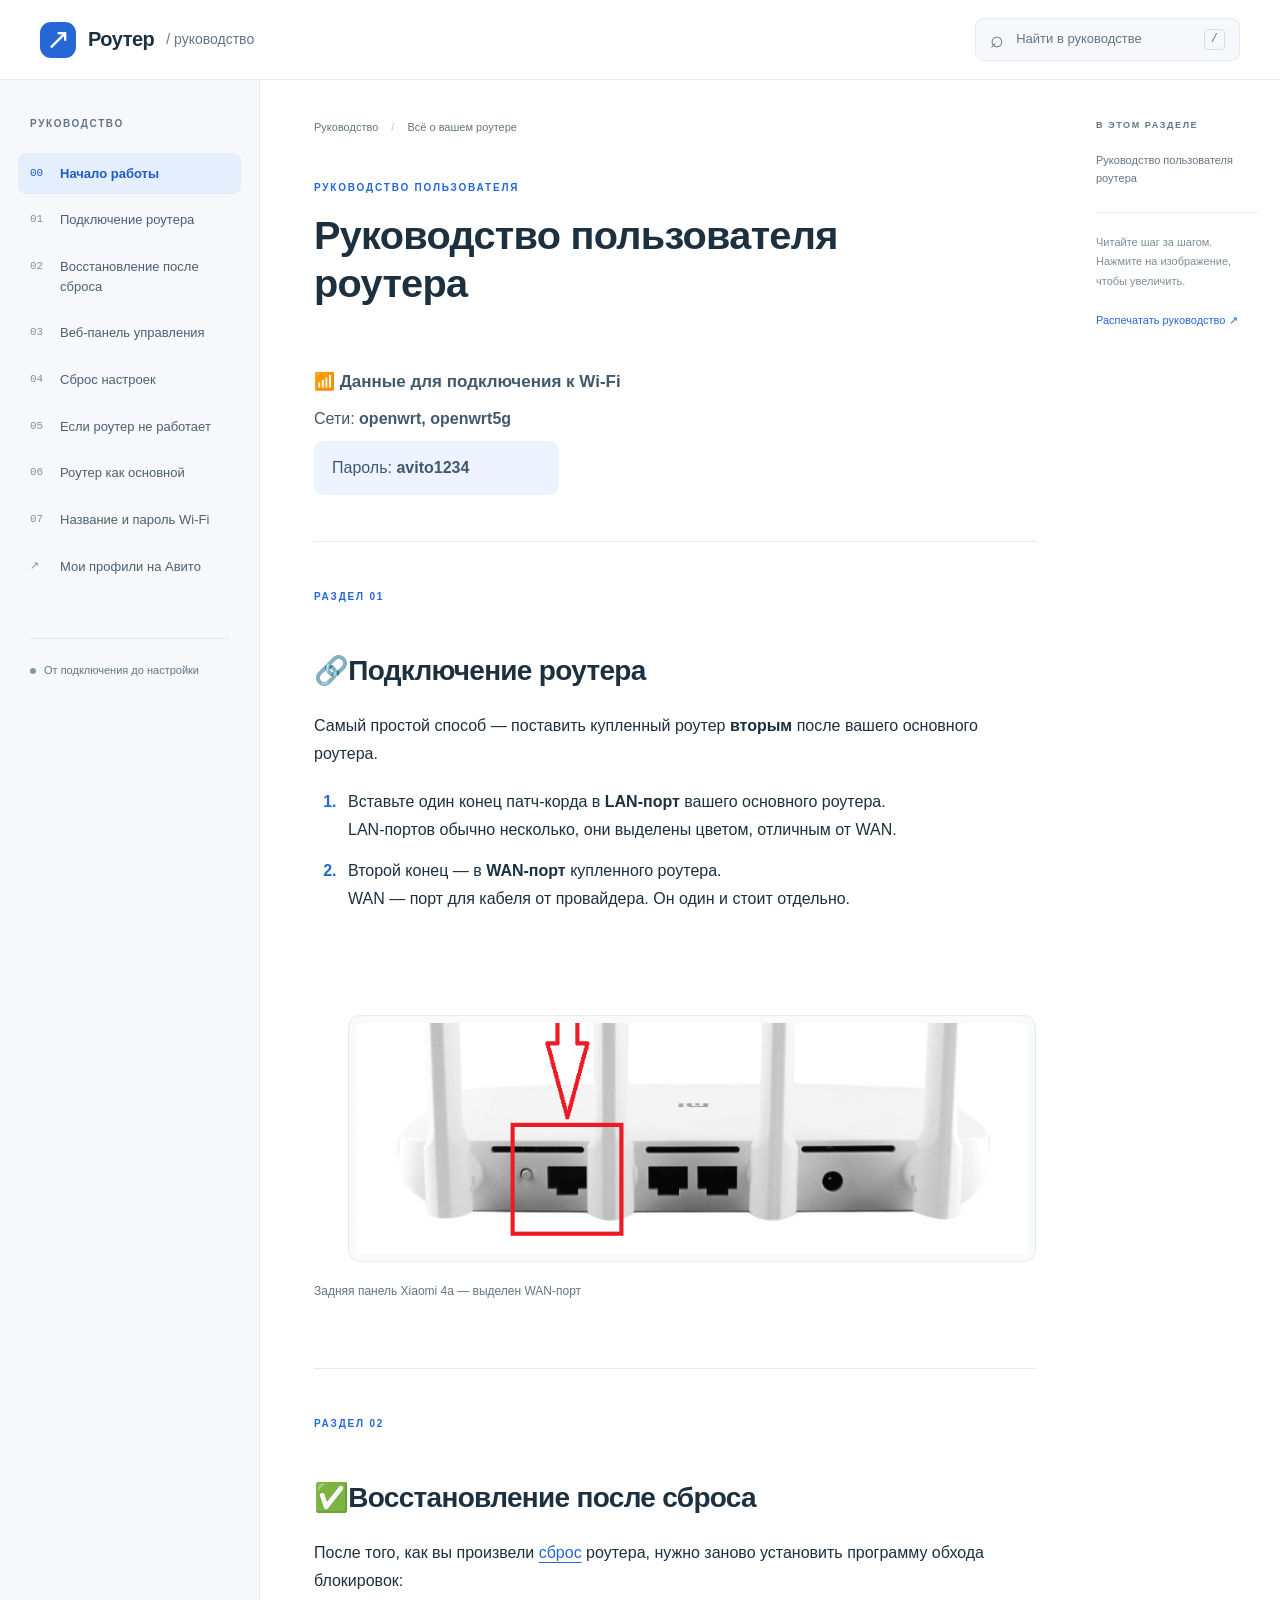
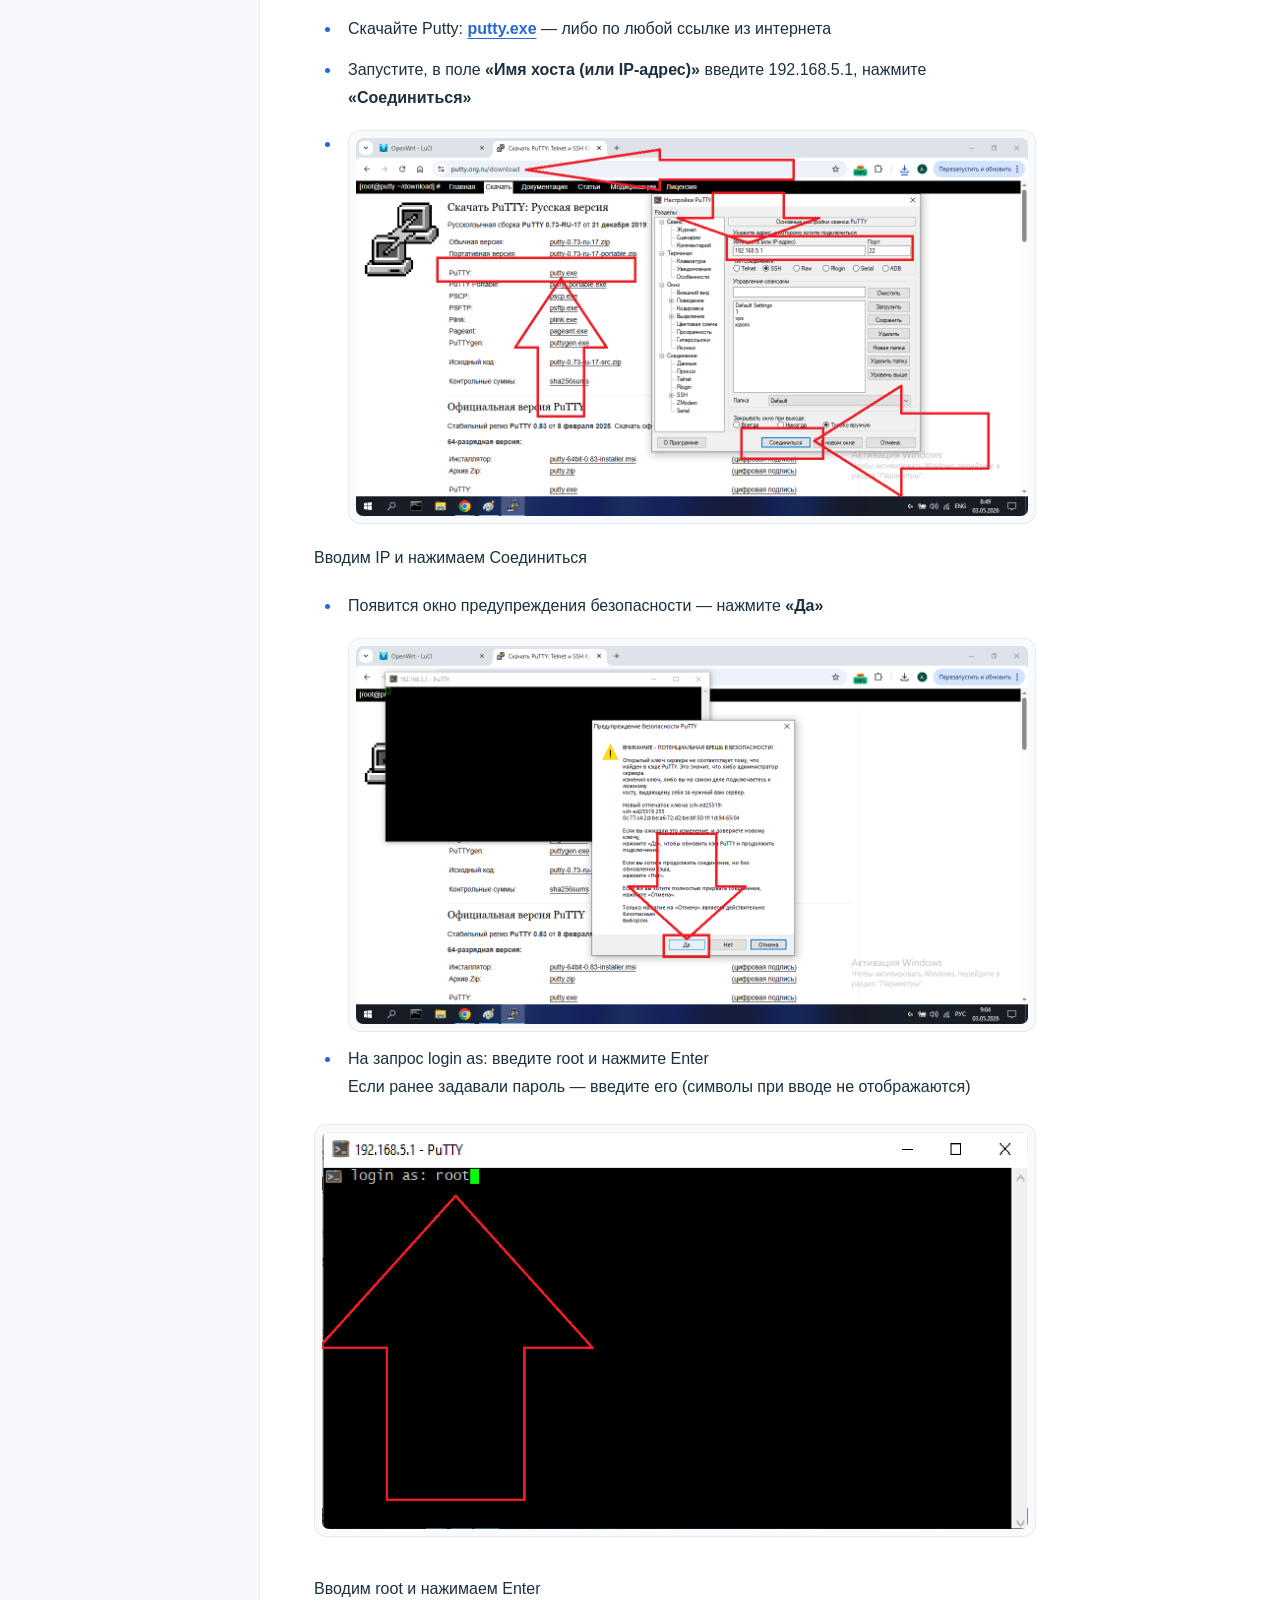
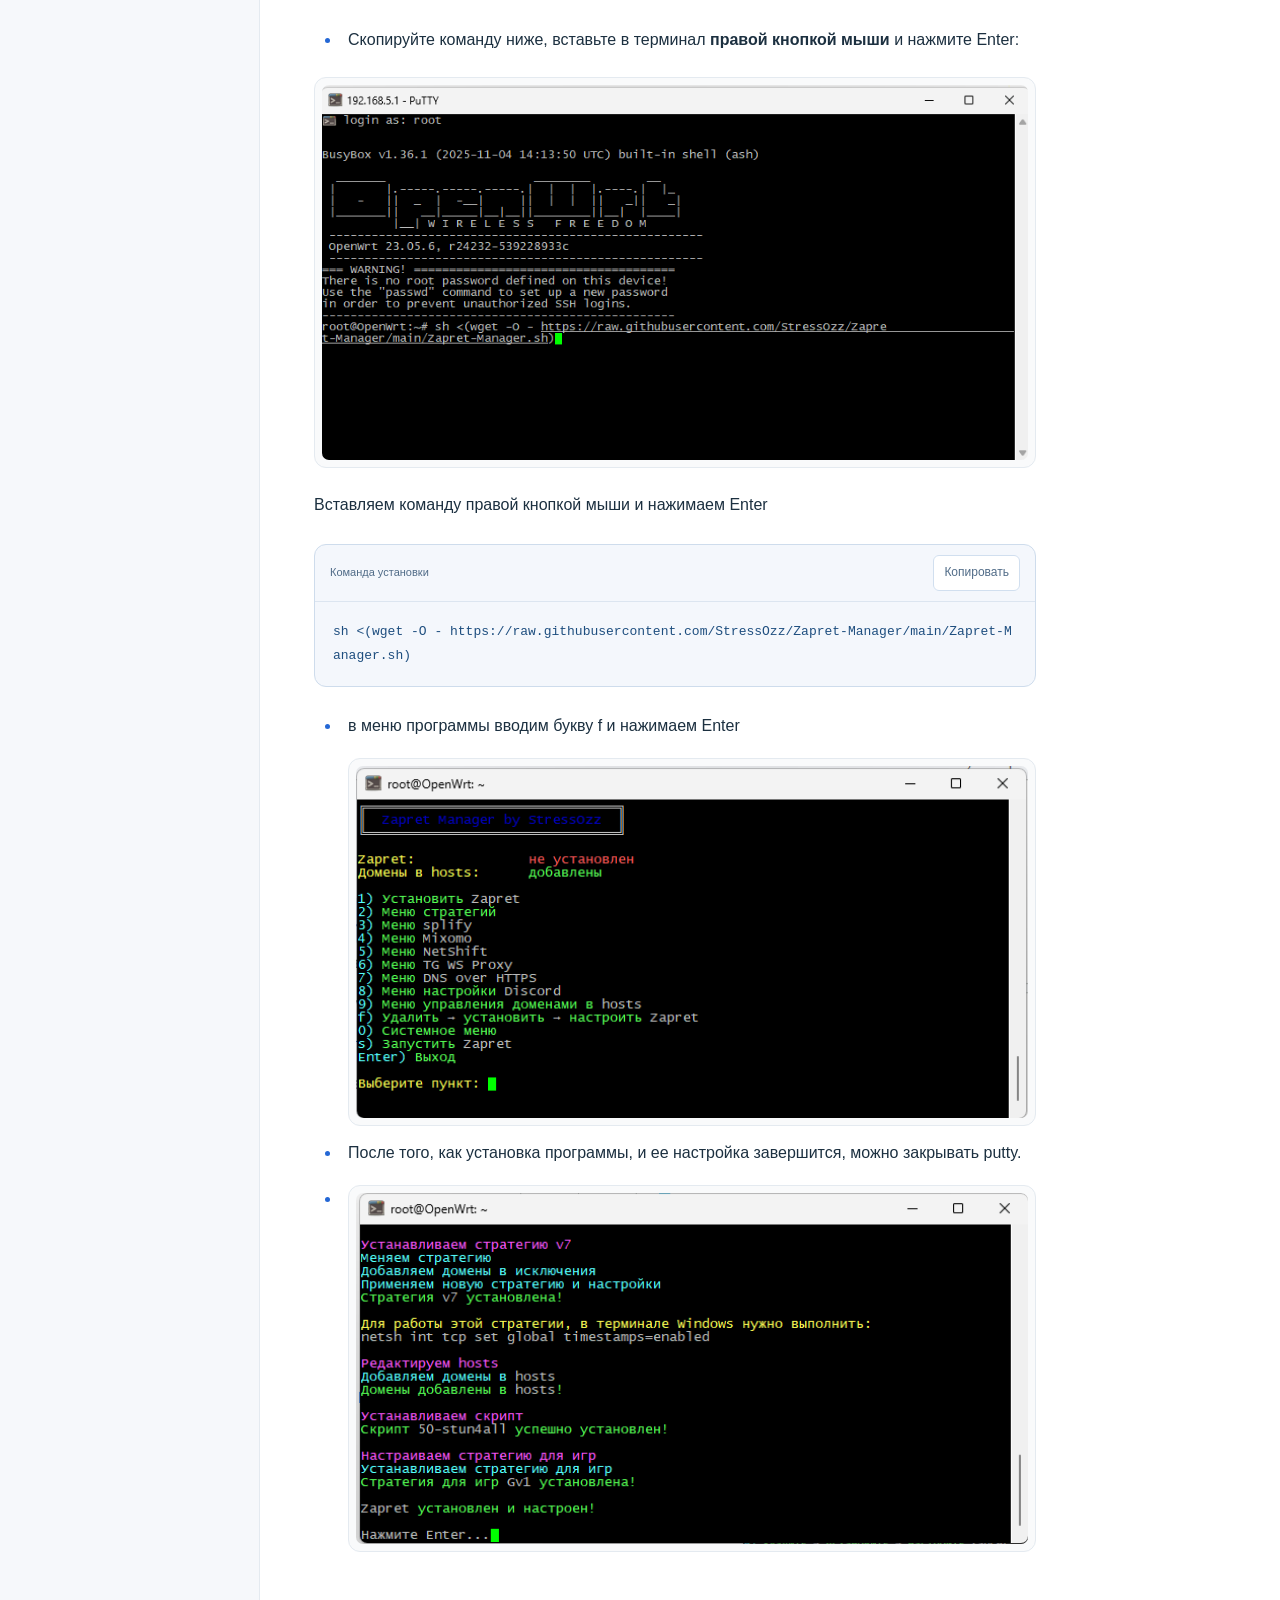
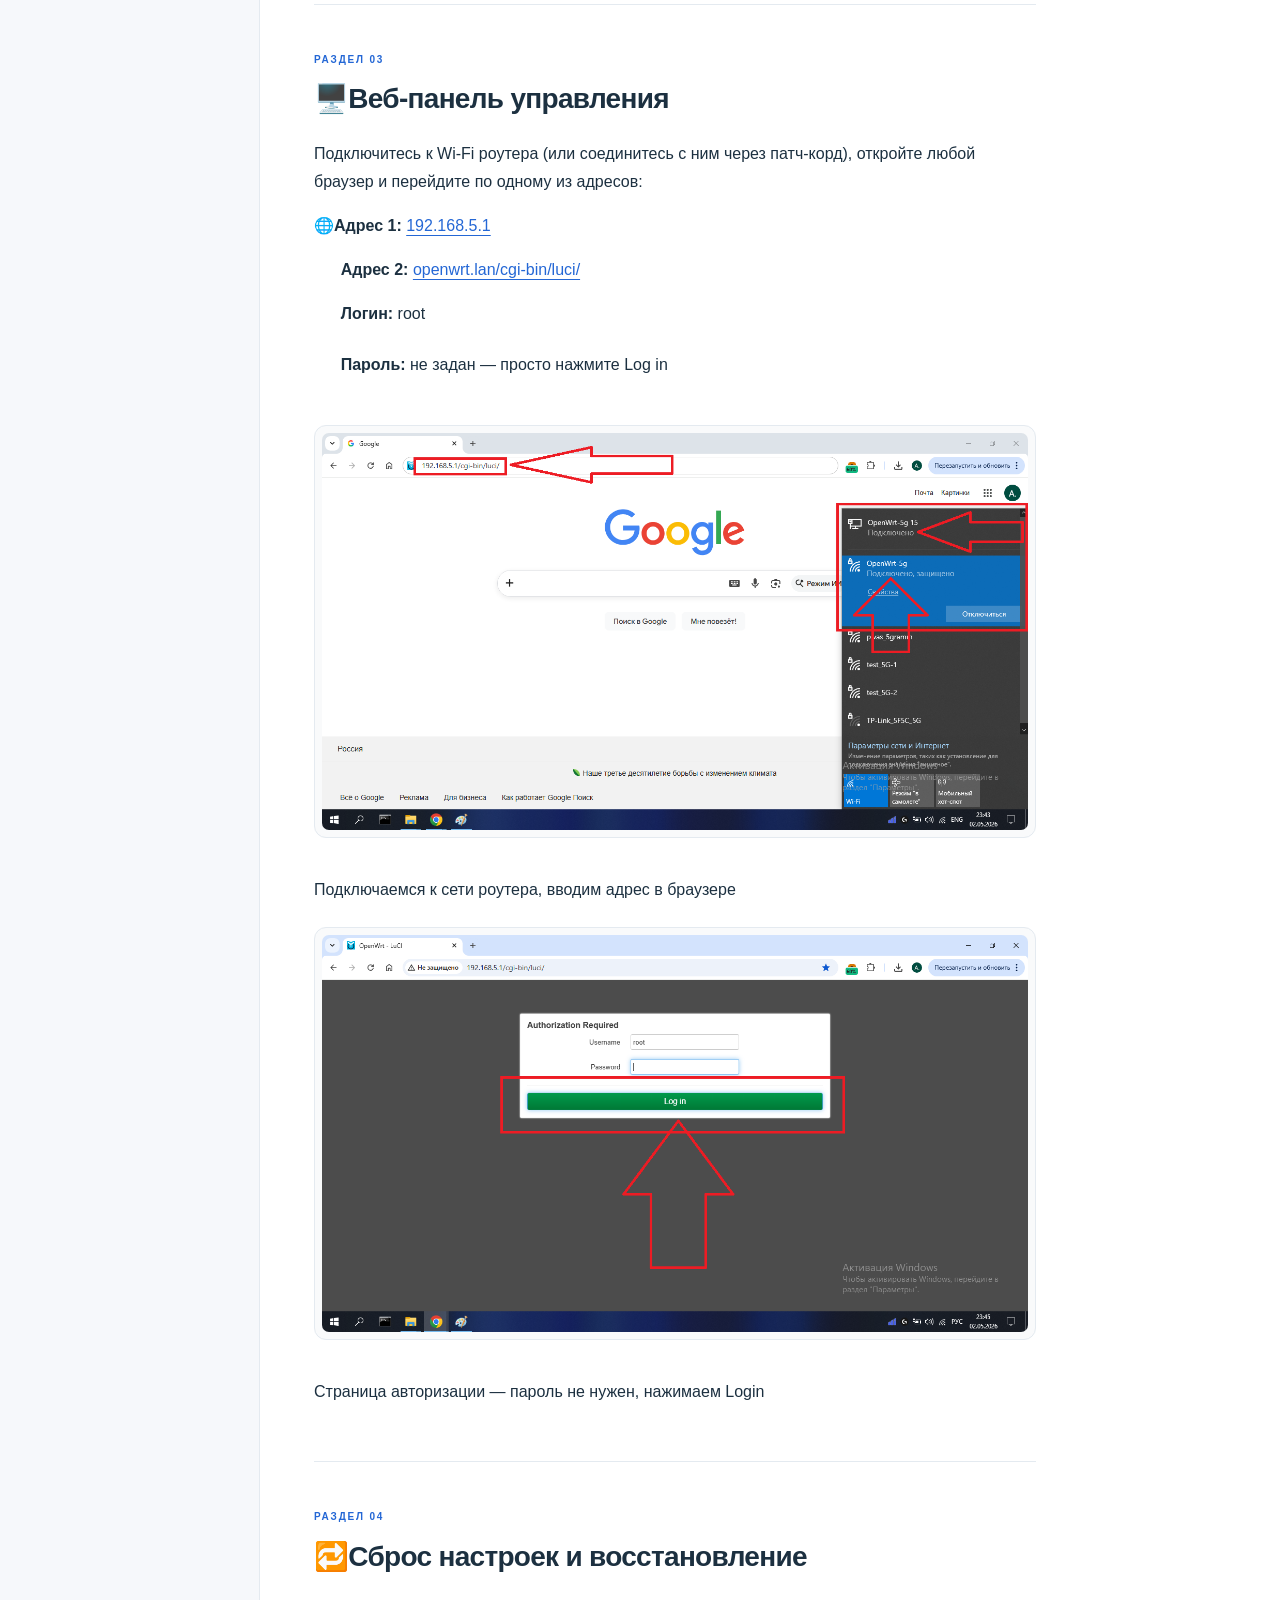
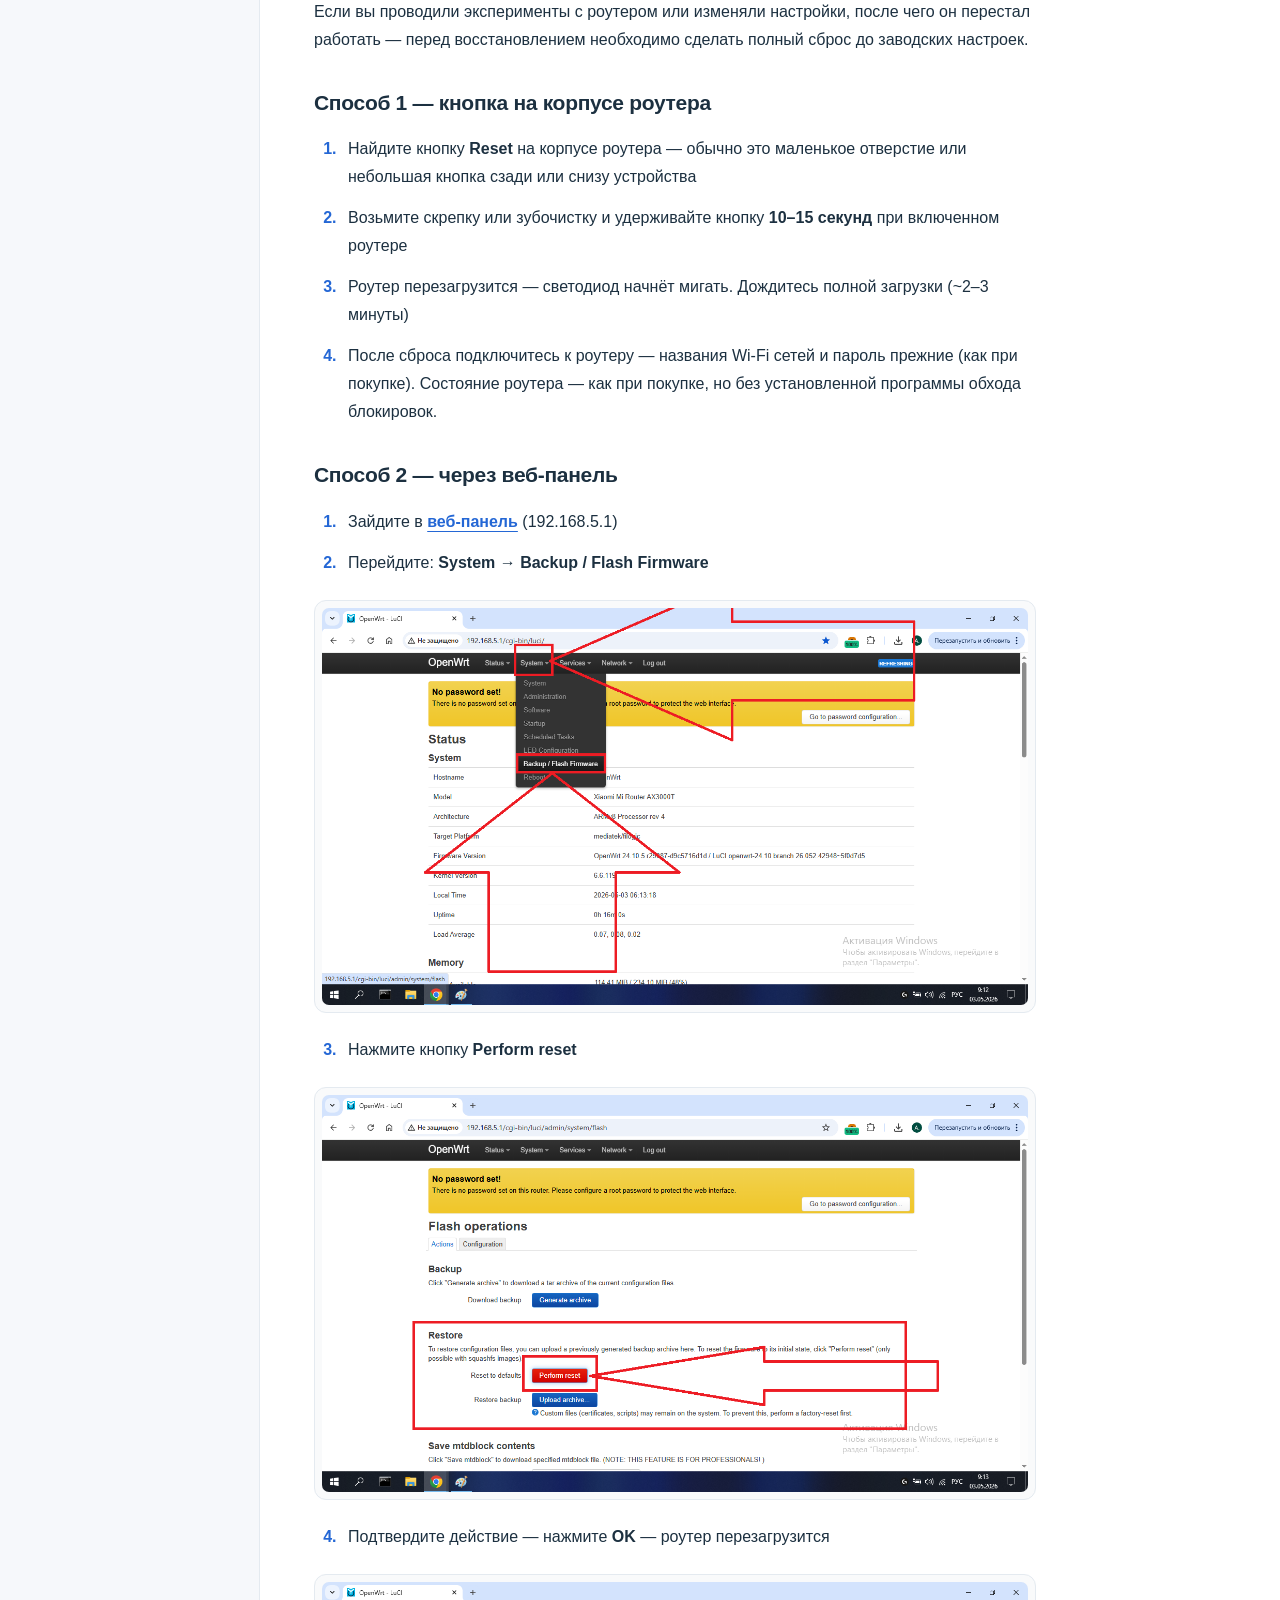
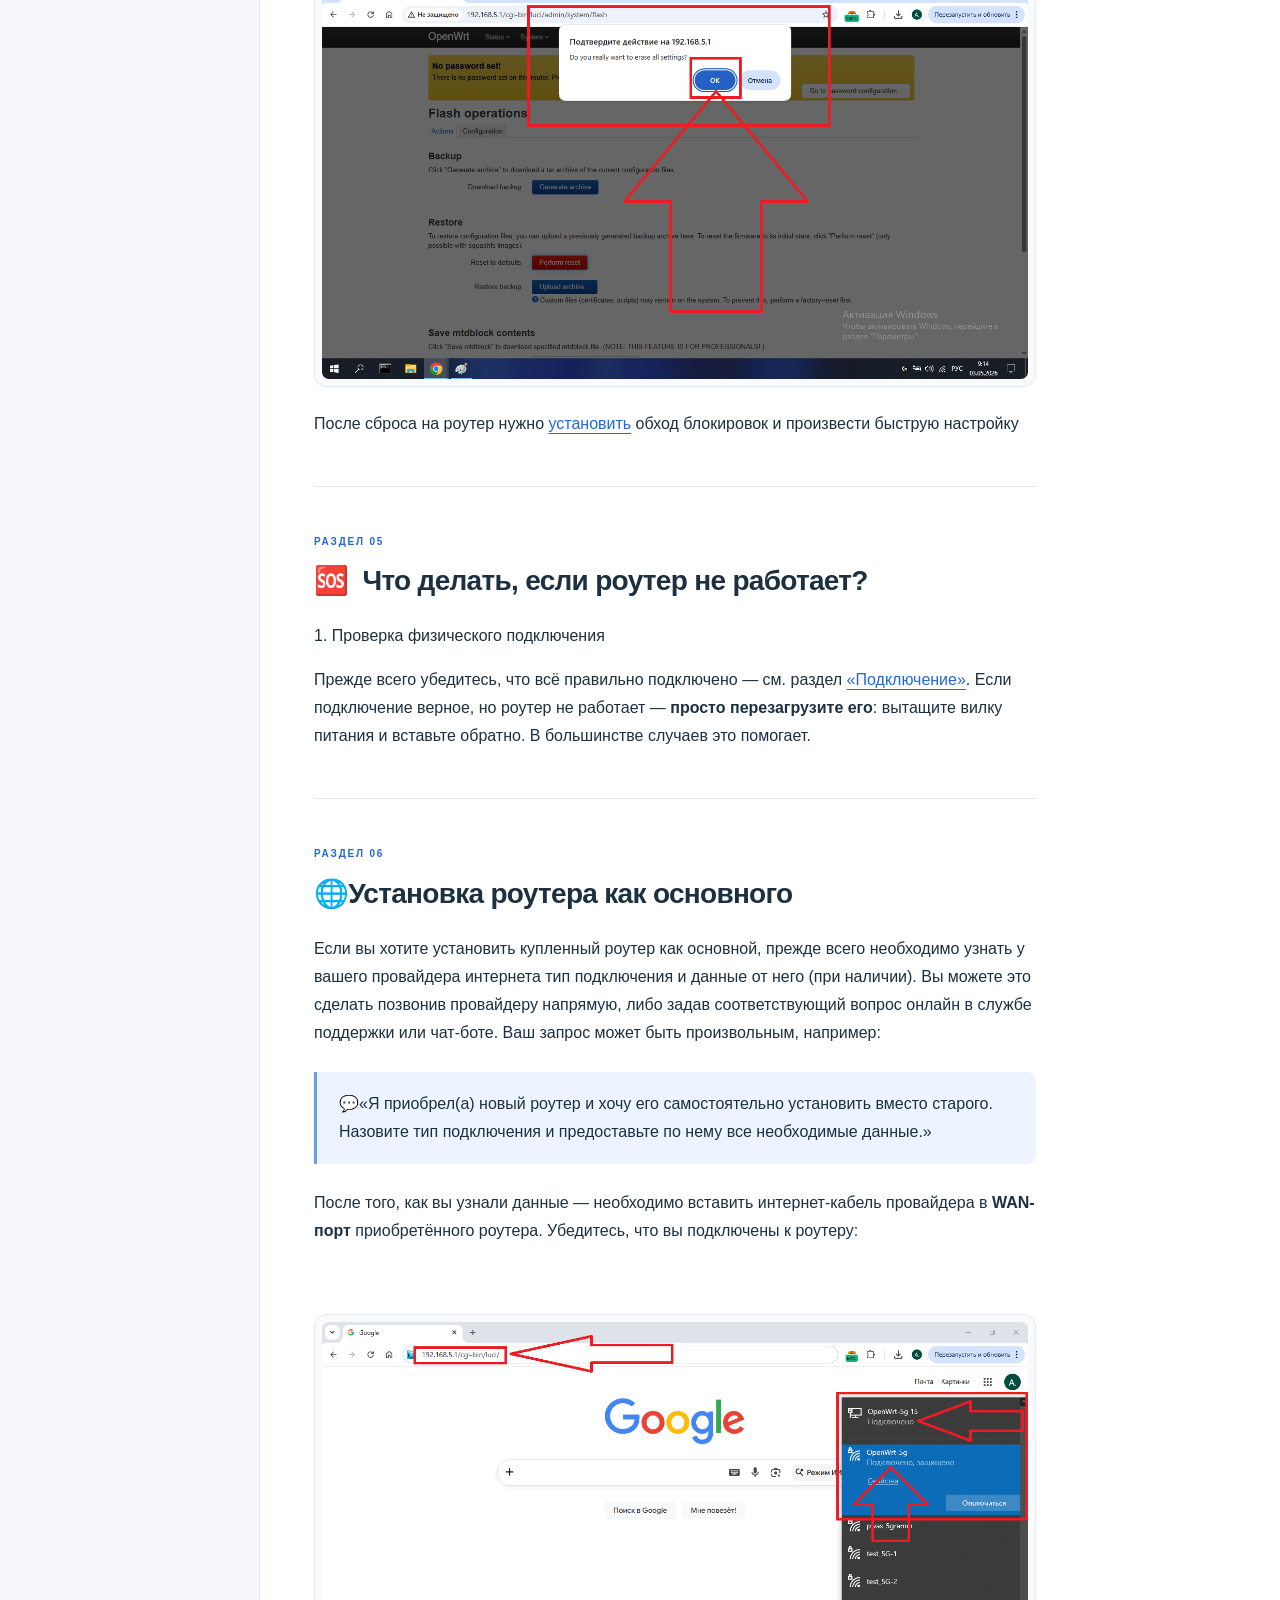
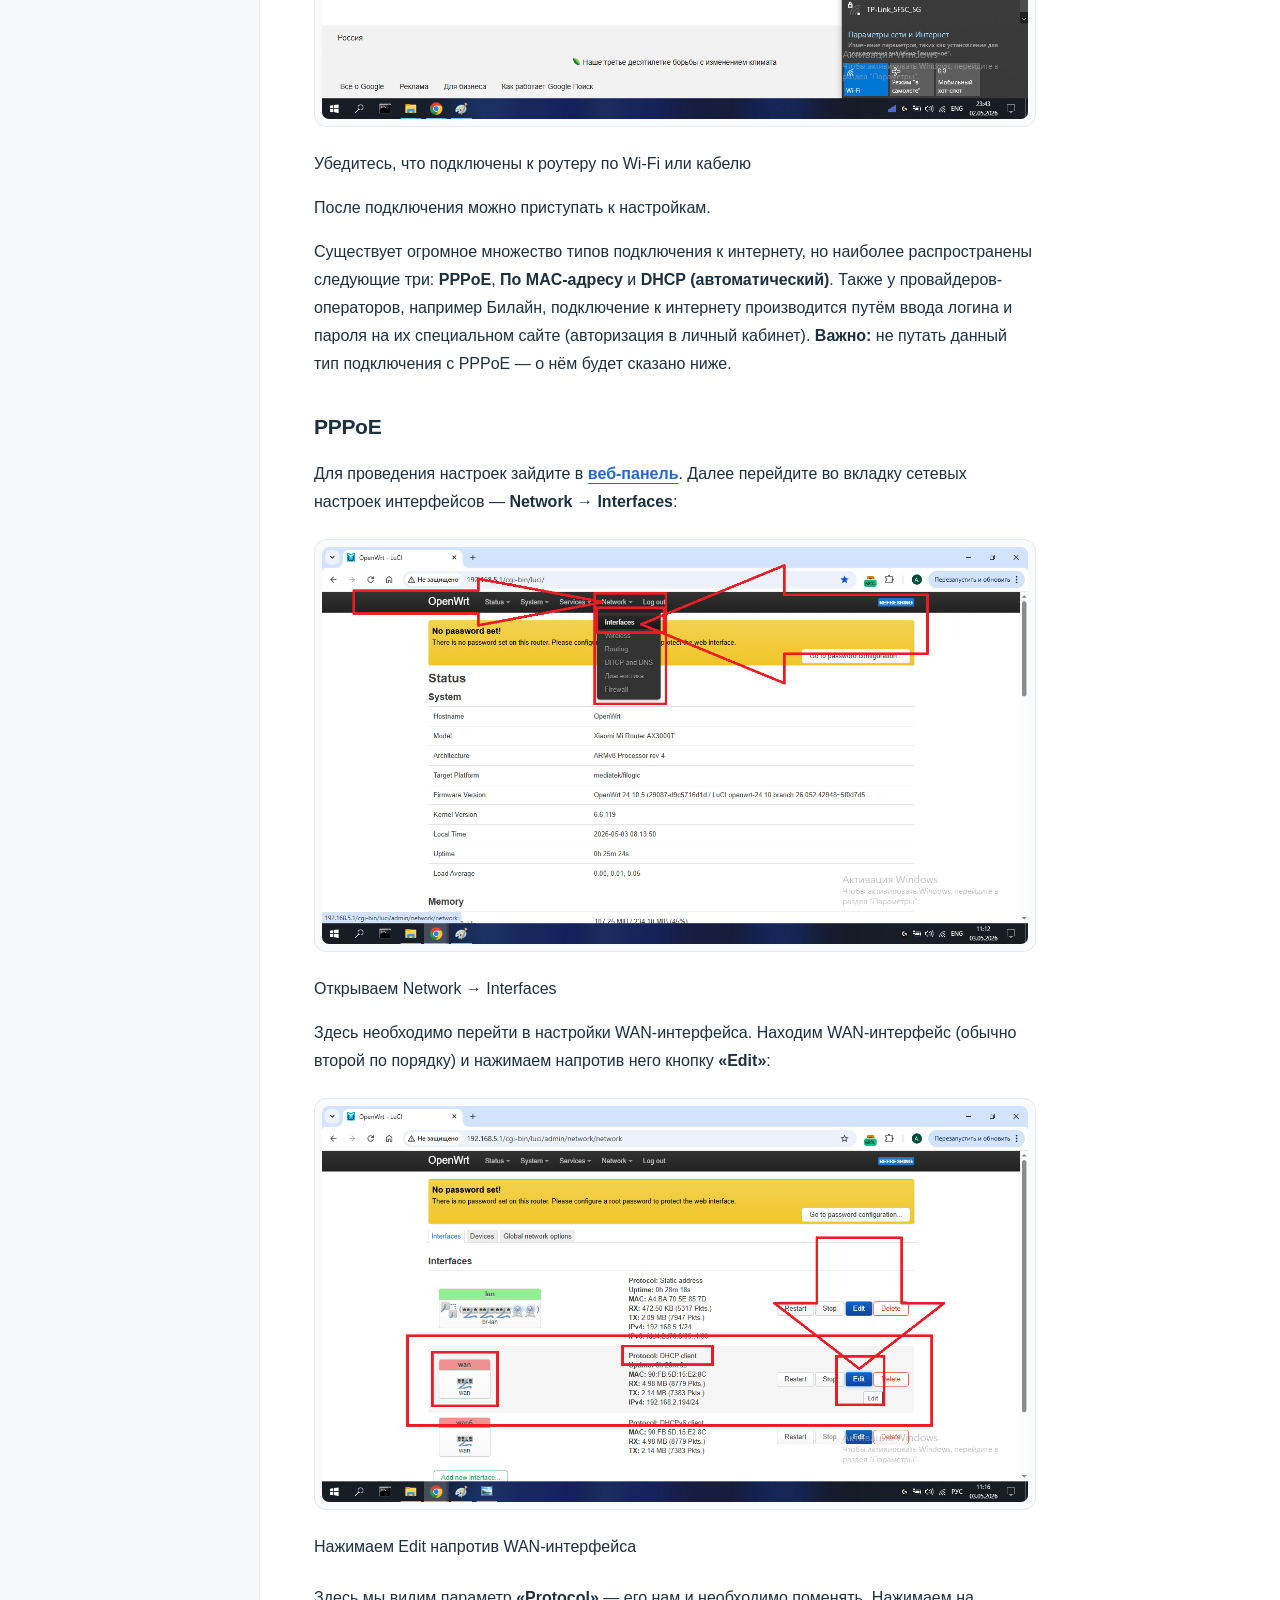
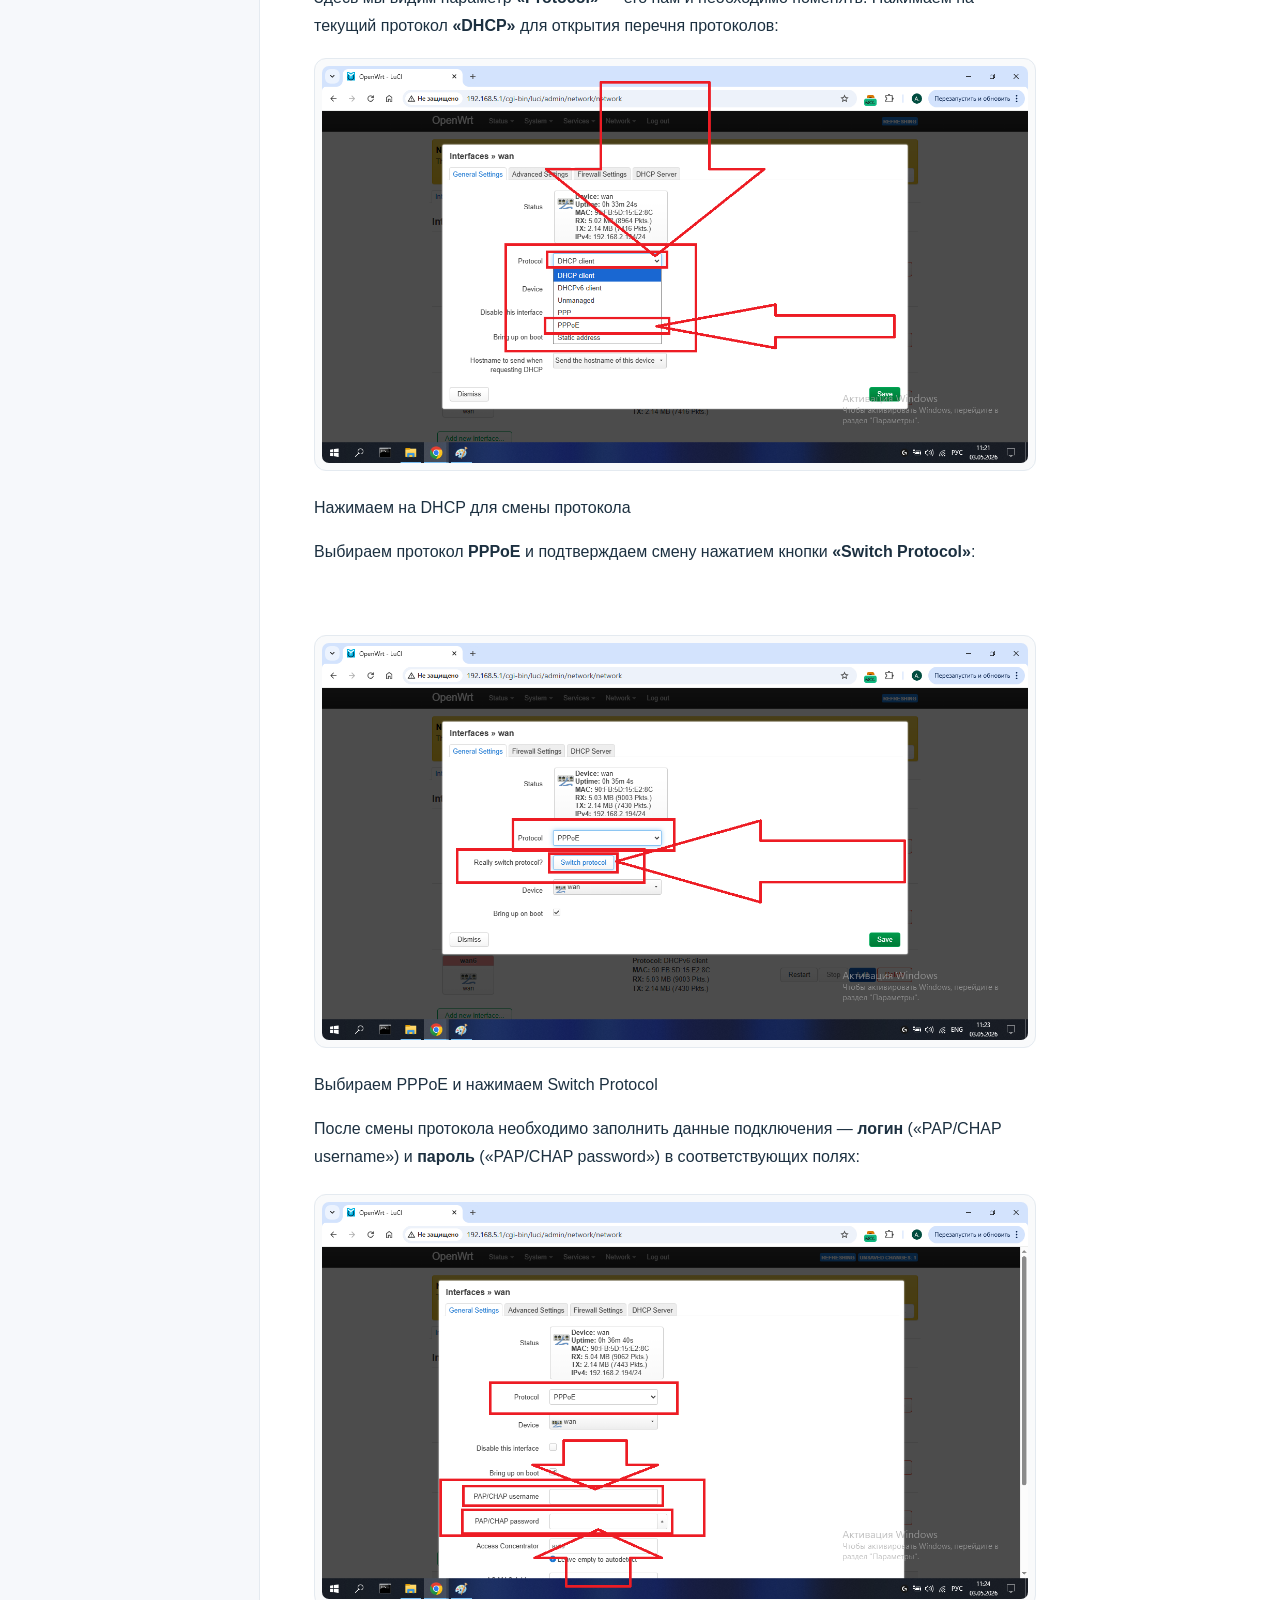
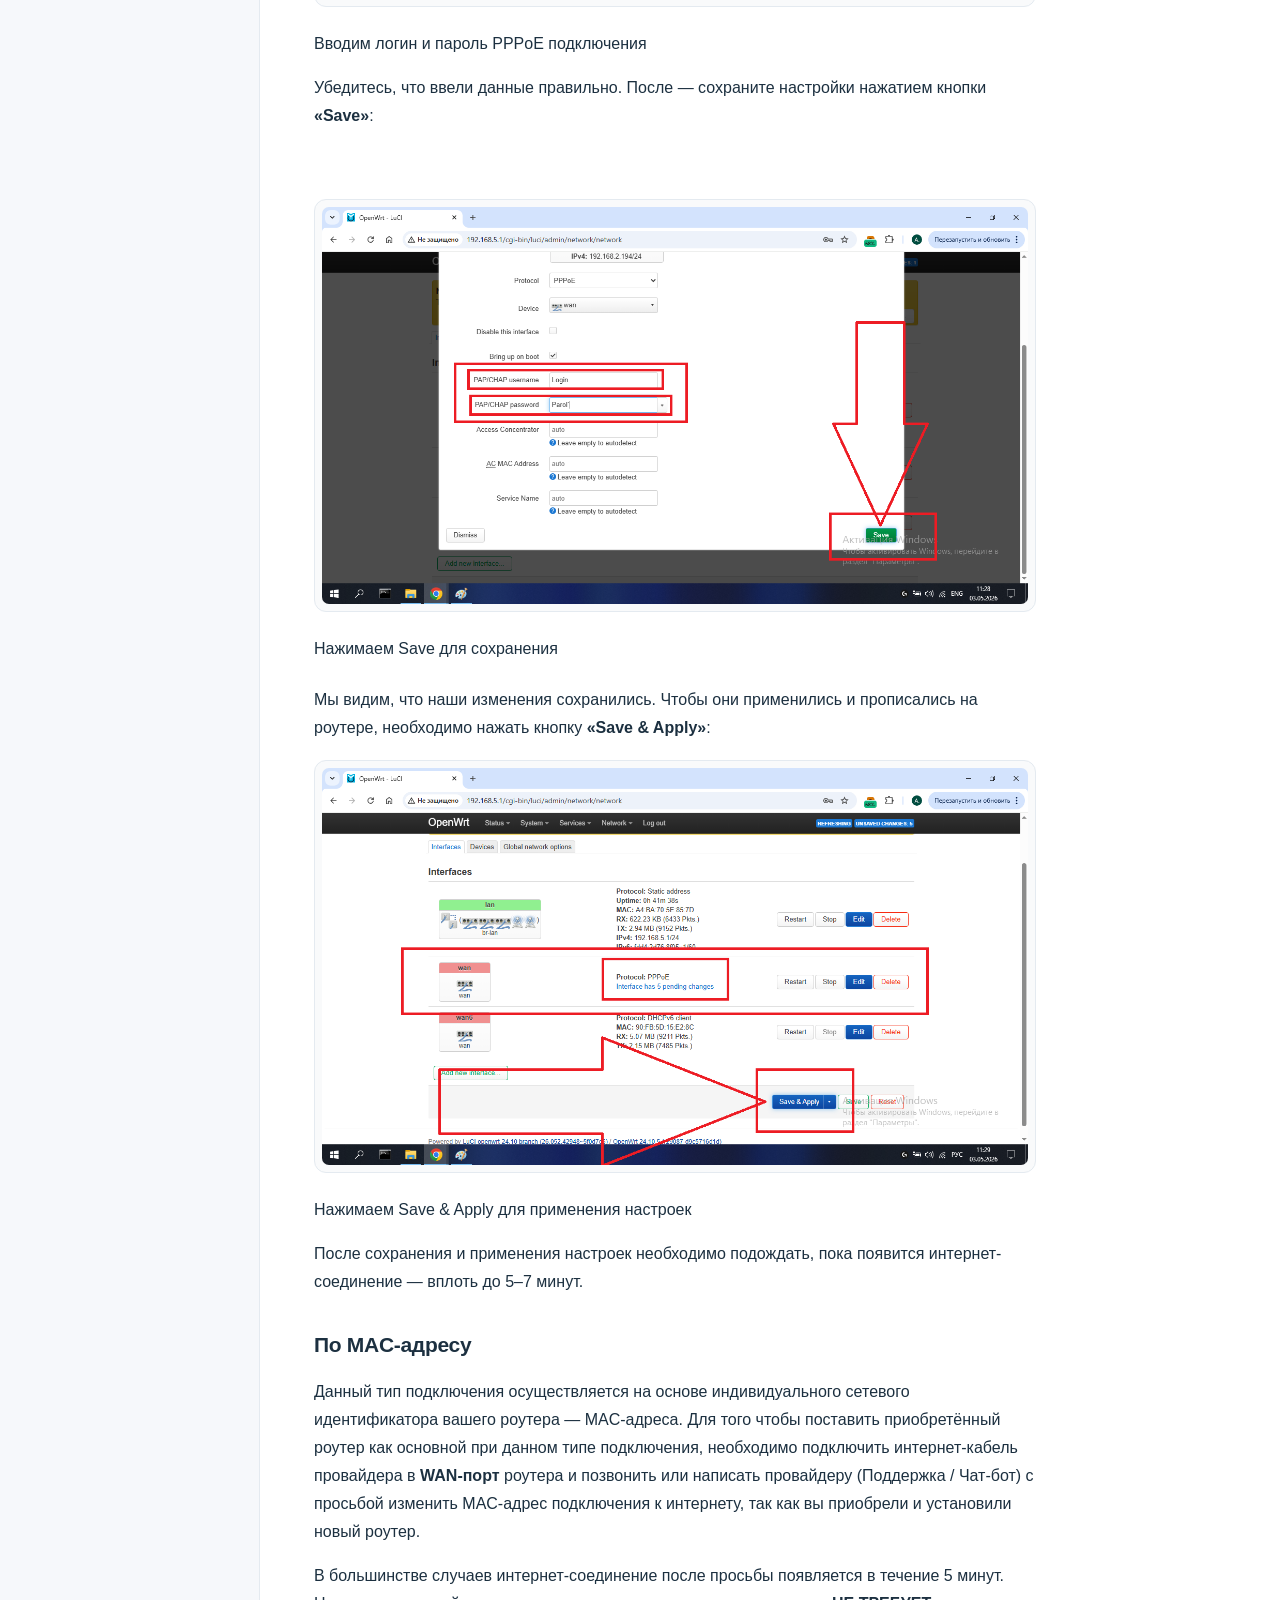
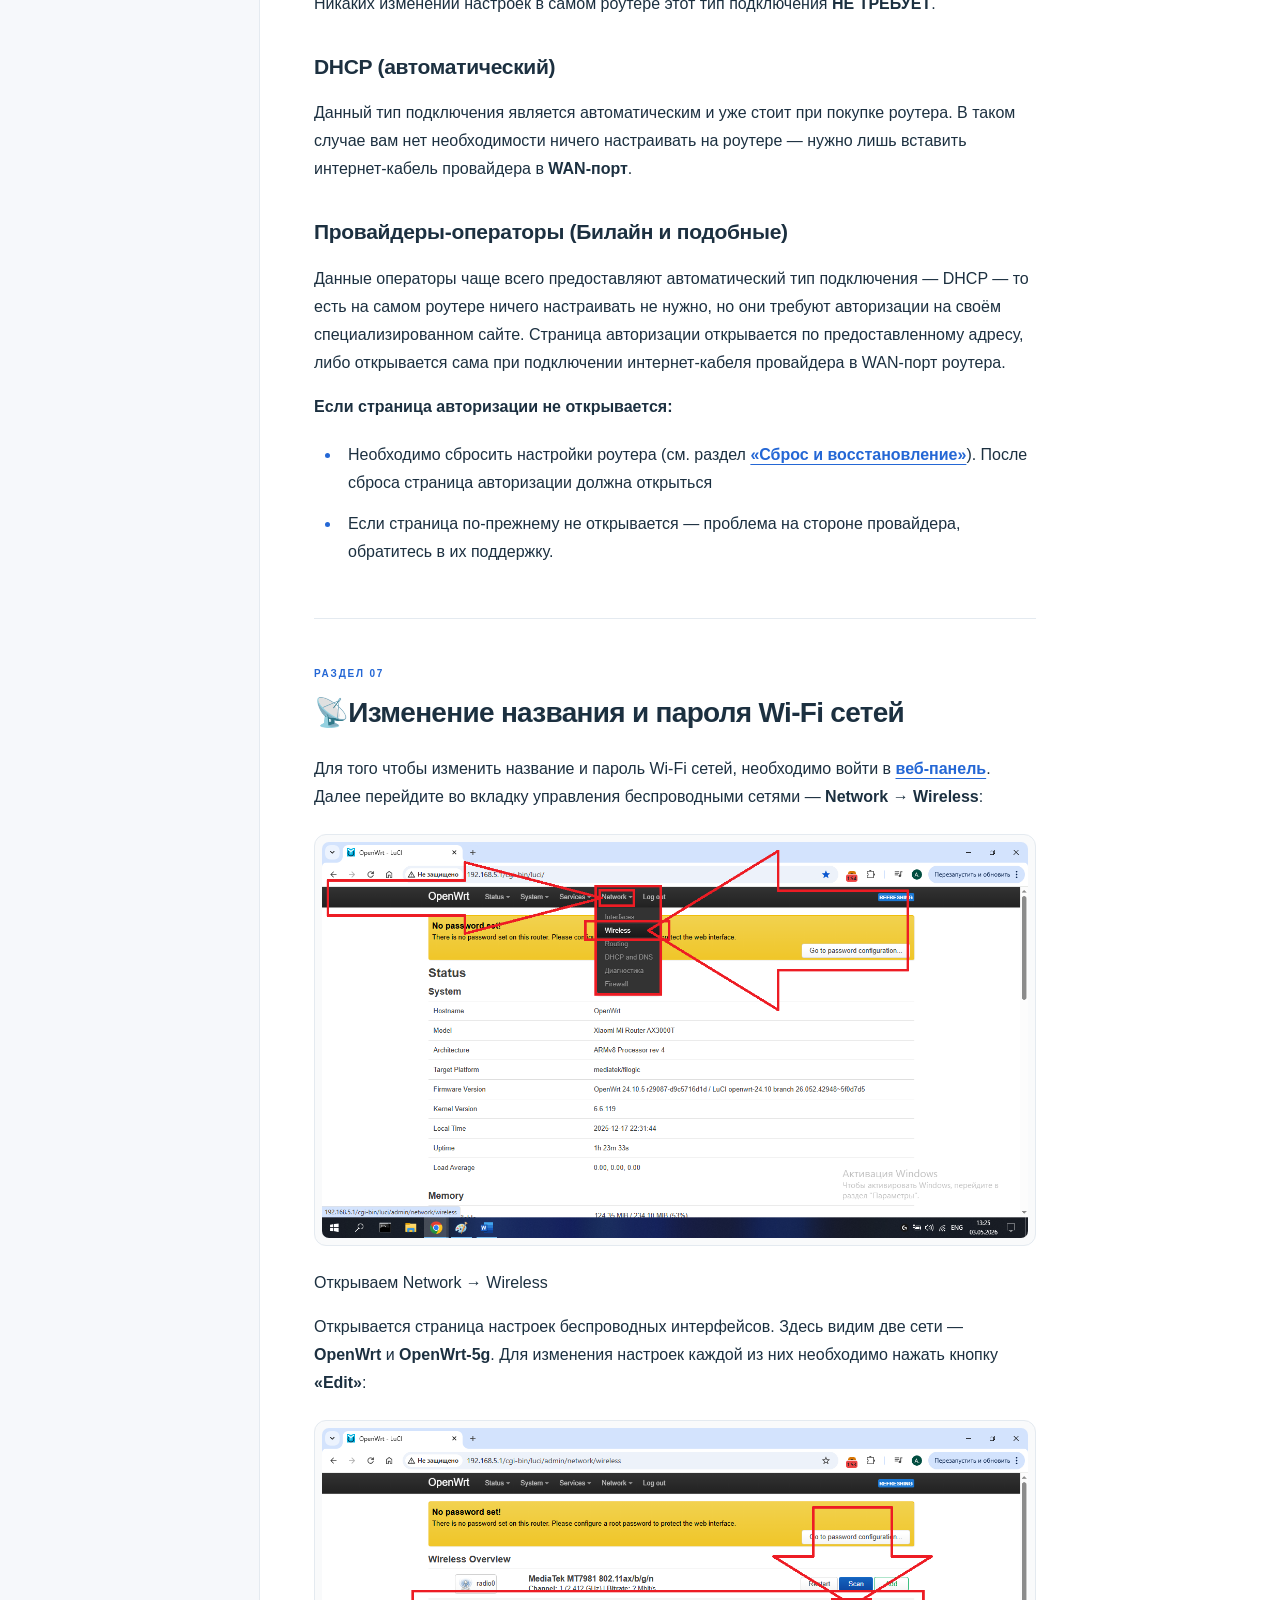
==== commit 30cd888d: "Remove Telegram proxy section from router guide" ====
--- a/index.html
+++ b/index.html
@@ -1,40 +1,39 @@
-<!doctype html>
-<html lang="ru">
-<head>
-  <meta charset="utf-8">
-  <meta name="viewport" content="width=device-width,initial-scale=1">
-  <meta name="theme-color" content="#ffffff">
-  <meta name="description" content="Руководство пользователя роутера: подключение, настройка Wi-Fi, восстановление и прокси Telegram. Пошаговые инструкции с изображениями.">
-  <title>Руководство пользователя роутера</title>
-  <link rel="icon" href="assets/favicon.svg" type="image/svg+xml">
-  <link rel="stylesheet" href="assets/style.css">
-  <script src="assets/app.js" defer></script>
-</head>
-<body>
-<a class="skip-link" href="#main-content">Перейти к инструкции</a>
-<header class="site-header">
-  <a class="brand" href="#start" aria-label="Роутер — в начало руководства"><span class="brand-icon" aria-hidden="true">↗</span><strong>Роутер</strong><span class="brand-caption">/ руководство</span></a>
-  <div class="header-actions"><button type="button" class="search-trigger" aria-label="Поиск по руководству"><span aria-hidden="true">⌕</span><span class="search-label">Найти в руководстве</span><kbd>/</kbd></button><button type="button" class="menu-toggle" aria-expanded="false" aria-controls="sidebar">☰ <span>Разделы</span></button></div>
-</header>
-<div class="reading-progress" aria-hidden="true"><span></span></div>
-<div class="page-layout">
-  <aside class="sidebar" id="sidebar"><div class="sidebar-inner"><div class="eyebrow">РУКОВОДСТВО</div><nav aria-label="Разделы руководства"><a href="#start" class="nav-link"><span class="nav-number">00</span><span>Начало работы</span></a><a href="#connection" class="nav-link"><span class="nav-number">01</span><span>Подключение роутера</span></a><a href="#restore" class="nav-link"><span class="nav-number">02</span><span>Восстановление после сброса</span></a><a href="#web-panel" class="nav-link"><span class="nav-number">03</span><span>Веб-панель управления</span></a><a href="#reset" class="nav-link"><span class="nav-number">04</span><span>Сброс настроек</span></a><a href="#troubleshooting" class="nav-link"><span class="nav-number">05</span><span>Если роутер не работает</span></a><a href="#main-router" class="nav-link"><span class="nav-number">06</span><span>Роутер как основной</span></a><a href="#wifi" class="nav-link"><span class="nav-number">07</span><span>Название и пароль Wi-Fi</span></a><a href="#telegram" class="nav-link"><span class="nav-number">08</span><span>Прокси Telegram</span></a><a class="nav-link" href="#contacts"><span class="nav-number">↗</span><span>Мои профили на Авито</span></a></nav><div class="sidebar-bottom"><span class="sidebar-dot"></span>От подключения до настройки</div></div></aside>
-  <main id="main-content"><div class="breadcrumb">Руководство <span>/</span> Всё о вашем роутере</div><section class="guide-section" data-section="start" aria-labelledby="start"><div class="section-kicker">РУКОВОДСТВО ПОЛЬЗОВАТЕЛЯ</div><h1 id="start">Руководство пользователя роутера</h1><p class="connection-detail"><br><strong>📶</strong><strong> </strong><strong>Данные для подключения к Wi-Fi</strong> </p><p class="connection-detail">Сети: <strong>openwrt, openwrt5g</strong></p><p class="connection-detail">Пароль: <strong>avito1234</strong></p></section>
-<section class="guide-section" data-section="connection" aria-labelledby="connection"><div class="section-kicker">РАЗДЕЛ 01</div><h2 id="connection"><br>🔗Подключение роутера</h2><p>Самый простой способ — поставить купленный роутер <strong>вторым</strong> после вашего основного роутера.</p><ol start="1"><li>Вставьте один конец патч-корда в <strong>LAN-порт</strong> вашего основного роутера.<br>LAN-портов обычно несколько, они выделены цветом, отличным от WAN.</li><li>Второй конец — в <strong>WAN-порт</strong> купленного роутера.<br>WAN — порт для кабеля от провайдера. Он один и стоит отдельно.<br><br><br> <br><a class="screenshot" href="assets/images/step-01.png" data-lightbox aria-label="Увеличить: Второй конец — в WAN-порт купленного роутера.WAN — порт для кабеля от провайдера. Он один и стоит отдельно."><img src="assets/images/step-01.png" width="809" height="278" alt="Второй конец — в WAN-порт купленного роутера.WAN — порт для кабеля от провайдера. Он один и стоит отдельно." loading="lazy" decoding="async"></a></li></ol><p id="h.epzg52lcmxmv" class="image-caption">Задняя панель Xiaomi 4a — выделен WAN-порт <br><br></p></section>
-<section class="guide-section" data-section="restore" aria-labelledby="restore"><div class="section-kicker">РАЗДЕЛ 02</div><h2 id="restore"><br/>✅Восстановление после сброса</h2><p>После того, как вы произвели <a href="#reset">сброс</a> роутера, нужно заново установить программу обхода блокировок:        </p><ul><li>Скачайте Putty: <strong><a href="https://putty.org.ru/files/putty-0.73-ru-17/putty.exe" rel="noopener noreferrer" target="_blank">putty.exe</a></strong> — либо по любой ссылке из интернета</li><li>Запустите, в поле <strong>«Имя хоста (или IP-адрес)»</strong> введите 192.168.5.1, нажмите <strong>«Соединиться»</strong></li><li><a aria-label="Увеличить: Иллюстрация к инструкции, шаг 2" class="screenshot" data-lightbox="" href="assets/images/step-02.png"><img alt="Иллюстрация к инструкции, шаг 2" decoding="async" height="768" loading="lazy" src="assets/images/step-02.png" width="1366"/></a></li></ul><p>Вводим IP и нажимаем Соединиться </p><ul><li>Появится окно предупреждения безопасности — нажмите <strong>«Да»</strong><a aria-label="Увеличить: Появится окно предупреждения безопасности — нажмите «Да»" class="screenshot" data-lightbox="" href="assets/images/step-03.png"><img alt="Появится окно предупреждения безопасности — нажмите «Да»" decoding="async" height="768" loading="lazy" src="assets/images/step-03.png" width="1366"/></a></li><li>На запрос login as: введите root и нажмите Enter<br/>Если ранее задавали пароль — введите его (символы при вводе не отображаются)</li></ul><p class="image-paragraph"><a aria-label="Увеличить: Вводим root и нажимаем Enter" class="screenshot" data-lightbox="" href="assets/images/step-04.png"><img alt="Вводим root и нажимаем Enter" decoding="async" height="768" loading="lazy" src="assets/images/step-04.png" width="1366"/></a><br/>Вводим root и нажимаем Enter </p><ul><li>Скопируйте команду ниже, вставьте в терминал <strong>правой кнопкой мыши</strong> и нажмите Enter:</li></ul><p class="image-paragraph"><a aria-label="Увеличить: Иллюстрация к инструкции, шаг 5" class="screenshot" data-lightbox="" href="assets/images/step-05.png"><img alt="Иллюстрация к инструкции, шаг 5" decoding="async" height="425" loading="lazy" src="assets/images/step-05.png" width="800"/></a></p><p>Вставляем команду правой кнопкой мыши и нажимаем Enter</p><div class="code-block"><div class="code-header"><span>Команда установки</span><button class="copy-button" type="button">Копировать</button></div><pre><code>sh &lt;(wget -O - https://raw.githubusercontent.com/StressOzz/Zapret-Manager/main/Zapret-Manager.sh)</code></pre></div><ul><li>в меню программы вводим букву f и нажимаем Enter<br/><a aria-label="Увеличить: в меню программы вводим букву f и нажимаем Enter" class="screenshot" data-lightbox="" href="assets/images/step-06.png"><img alt="в меню программы вводим букву f и нажимаем Enter" decoding="async" height="347" loading="lazy" src="assets/images/step-06.png" width="662"/></a></li><li>После того, как установка программы, и ее настройка завершится, можно закрывать putty.</li><li><a aria-label="Увеличить: Иллюстрация к инструкции, шаг 7" class="screenshot" data-lightbox="" href="assets/images/step-07.png"><img alt="Иллюстрация к инструкции, шаг 7" decoding="async" height="346" loading="lazy" src="assets/images/step-07.png" width="663"/></a></li></ul></section>
-<section class="guide-section" data-section="web-panel" aria-labelledby="web-panel"><div class="section-kicker">РАЗДЕЛ 03</div><h2 id="web-panel">🖥️Веб-панель управления</h2><p>Подключитесь к Wi-Fi роутера (или соединитесь с ним через патч-корд), откройте любой браузер и перейдите по одному из адресов: </p><p>🌐<strong>Адрес 1:</strong> <a href="http://192.168.5.1/" target="_blank" rel="noopener noreferrer">192.168.5.1</a></p><p><strong>      Адрес 2:</strong> <a href="http://openwrt.lan/cgi-bin/luci/" target="_blank" rel="noopener noreferrer">openwrt.lan/cgi-bin/luci/</a></p><p><strong>      Логин:</strong> root</p><p class="image-paragraph"><strong>      Пароль:</strong> не задан — просто нажмите Log in <br><br><a class="screenshot" href="assets/images/step-08.png" data-lightbox aria-label="Увеличить: Пароль: не задан — просто нажмите Log in Подключаемся к сети роутера, вводим адрес в браузере"><img src="assets/images/step-08.png" width="1366" height="768" alt="Пароль: не задан — просто нажмите Log in Подключаемся к сети роутера, вводим адрес в браузере" loading="lazy" decoding="async"></a><br>Подключаемся к сети роутера, вводим адрес в браузере</p><p class="image-paragraph"><a class="screenshot" href="assets/images/step-09.png" data-lightbox aria-label="Увеличить: Страница авторизации — пароль не нужен, нажимаем Login"><img src="assets/images/step-09.png" width="1366" height="768" alt="Страница авторизации — пароль не нужен, нажимаем Login" loading="lazy" decoding="async"></a><br>Страница авторизации — пароль не нужен, нажимаем Login </p></section>
-<section class="guide-section" data-section="reset" aria-labelledby="reset"><div class="section-kicker">РАЗДЕЛ 04</div><h2 id="reset">🔁Сброс настроек и восстановление</h2><p>Если вы проводили эксперименты с роутером или изменяли настройки, после чего он перестал работать — перед восстановлением необходимо сделать полный сброс до заводских настроек. </p><h3 id="h.954birbhz1p5">Способ 1 — кнопка на корпусе роутера</h3><ol start="1"><li>Найдите кнопку <strong>Reset</strong> на корпусе роутера — обычно это маленькое отверстие или небольшая кнопка сзади или снизу устройства</li><li>Возьмите скрепку или зубочистку и удерживайте кнопку <strong>10–15 секунд</strong> при включенном роутере</li><li>Роутер перезагрузится — светодиод начнёт мигать. Дождитесь полной загрузки (~2–3 минуты)</li><li>После сброса подключитесь к роутеру — названия Wi-Fi сетей и пароль прежние (как при покупке). Состояние роутера — как при покупке, но без установленной программы обхода блокировок.</li></ol><h3 id="h.kordyvnx34q9">Способ 2 — через веб-панель</h3><ol start="1"><li>Зайдите в <strong><a href="#web-panel">веб-панель</a></strong> (192.168.5.1)</li><li>Перейдите: <strong>System → Backup / Flash Firmware</strong></li></ol><p class="image-paragraph"><a class="screenshot" href="assets/images/step-10.png" data-lightbox aria-label="Увеличить: Иллюстрация к инструкции, шаг 10"><img src="assets/images/step-10.png" width="1366" height="768" alt="Иллюстрация к инструкции, шаг 10" loading="lazy" decoding="async"></a></p><ol start="3"><li>Нажмите кнопку <strong>Perform reset</strong></li></ol><p class="image-paragraph"><a class="screenshot" href="assets/images/step-11.png" data-lightbox aria-label="Увеличить: Иллюстрация к инструкции, шаг 11"><img src="assets/images/step-11.png" width="1366" height="768" alt="Иллюстрация к инструкции, шаг 11" loading="lazy" decoding="async"></a></p><ol start="4"><li>Подтвердите действие — нажмите <strong>OK</strong> — роутер перезагрузится</li></ol><p class="image-paragraph"><a class="screenshot" href="assets/images/step-12.png" data-lightbox aria-label="Увеличить: Иллюстрация к инструкции, шаг 12"><img src="assets/images/step-12.png" width="1366" height="768" alt="Иллюстрация к инструкции, шаг 12" loading="lazy" decoding="async"></a></p><p>После сброса на роутер нужно <a href="#restore">установить</a> обход блокировок и произвести быструю настройку </p></section>
-<section class="guide-section" data-section="troubleshooting" aria-labelledby="troubleshooting"><div class="section-kicker">РАЗДЕЛ 05</div><h2 id="troubleshooting">🆘  Что делать, если роутер не работает?</h2><p>1. Проверка физического подключения</p><p>Прежде всего убедитесь, что всё правильно подключено — см. раздел <a href="#connection">«Подключение»</a>. Если подключение верное, но роутер не работает — <strong>просто перезагрузите его</strong>: вытащите вилку питания и вставьте обратно. В большинстве случаев это помогает.</p></section>
-<section class="guide-section" data-section="main-router" aria-labelledby="main-router"><div class="section-kicker">РАЗДЕЛ 06</div><h2 id="main-router">🌐Установка роутера как основного</h2><p>Если вы хотите установить купленный роутер как основной, прежде всего необходимо узнать у вашего провайдера интернета тип подключения и данные от него (при наличии). Вы можете это сделать позвонив провайдеру напрямую, либо задав соответствующий вопрос онлайн в службе поддержки или чат-боте. Ваш запрос может быть произвольным, например:</p><blockquote>💬«Я приобрел(а) новый роутер и хочу его самостоятельно установить вместо старого. Назовите тип подключения и предоставьте по нему все необходимые данные.»</blockquote><p>После того, как вы узнали данные — необходимо вставить интернет-кабель провайдера в <strong>WAN-порт</strong> приобретённого роутера. Убедитесь, что вы подключены к роутеру:</p><p class="image-paragraph"> <a class="screenshot" href="assets/images/step-13.png" data-lightbox aria-label="Увеличить: Иллюстрация к инструкции, шаг 13"><img src="assets/images/step-13.png" width="1366" height="768" alt="Иллюстрация к инструкции, шаг 13" loading="lazy" decoding="async"></a></p><p>Убедитесь, что подключены к роутеру по Wi-Fi или кабелю </p><p>После подключения можно приступать к настройкам. </p><p>Существует огромное множество типов подключения к интернету, но наиболее распространены следующие три: <strong>PPPoE</strong>, <strong>По MAC-адресу</strong> и <strong>DHCP (автоматический)</strong>. Также у провайдеров-операторов, например Билайн, подключение к интернету производится путём ввода логина и пароля на их специальном сайте (авторизация в личный кабинет). <strong>Важно:</strong> не путать данный тип подключения с PPPoE — о нём будет сказано ниже.</p><h3 id="h.uvfynf6u6amo">PPPoE</h3><p>Для проведения настроек зайдите в <strong><a href="#web-panel">веб-панель</a></strong>. Далее перейдите во вкладку сетевых настроек интерфейсов — <strong>Network → Interfaces</strong>:</p><p class="image-paragraph"><a class="screenshot" href="assets/images/step-14.png" data-lightbox aria-label="Увеличить: Иллюстрация к инструкции, шаг 14"><img src="assets/images/step-14.png" width="1366" height="768" alt="Иллюстрация к инструкции, шаг 14" loading="lazy" decoding="async"></a></p><p>Открываем Network → Interfaces </p><p>Здесь необходимо перейти в настройки WAN-интерфейса. Находим WAN-интерфейс (обычно второй по порядку) и нажимаем напротив него кнопку <strong>«Edit»</strong>: </p><p class="image-paragraph"><a class="screenshot" href="assets/images/step-15.png" data-lightbox aria-label="Увеличить: Иллюстрация к инструкции, шаг 15"><img src="assets/images/step-15.png" width="1366" height="768" alt="Иллюстрация к инструкции, шаг 15" loading="lazy" decoding="async"></a></p><p>Нажимаем Edit напротив WAN-интерфейса </p><p class="image-paragraph">Здесь мы видим параметр <strong>«Protocol»</strong> — его нам и необходимо поменять. Нажимаем на текущий протокол <strong>«DHCP»</strong> для открытия перечня протоколов: <a class="screenshot" href="assets/images/step-16.png" data-lightbox aria-label="Увеличить: Здесь мы видим параметр «Protocol» — его нам и необходимо поменять. Нажимаем на текущий протокол «DHCP» для открытия перечня протоколов:"><img src="assets/images/step-16.png" width="1366" height="768" alt="Здесь мы видим параметр «Protocol» — его нам и необходимо поменять. Нажимаем на текущий протокол «DHCP» для открытия перечня протоколов:" loading="lazy" decoding="async"></a></p><p>Нажимаем на DHCP для смены протокола </p><p>Выбираем протокол <strong>PPPoE</strong> и подтверждаем смену нажатием кнопки <strong>«Switch Protocol»</strong>:</p><p class="image-paragraph"> <a class="screenshot" href="assets/images/step-17.png" data-lightbox aria-label="Увеличить: Иллюстрация к инструкции, шаг 17"><img src="assets/images/step-17.png" width="1366" height="768" alt="Иллюстрация к инструкции, шаг 17" loading="lazy" decoding="async"></a></p><p>Выбираем PPPoE и нажимаем Switch Protocol </p><p>После смены протокола необходимо заполнить данные подключения — <strong>логин</strong> («PAP/CHAP username») и <strong>пароль</strong> («PAP/CHAP password») в соответствующих полях: </p><p class="image-paragraph"><a class="screenshot" href="assets/images/step-18.png" data-lightbox aria-label="Увеличить: Иллюстрация к инструкции, шаг 18"><img src="assets/images/step-18.png" width="1366" height="768" alt="Иллюстрация к инструкции, шаг 18" loading="lazy" decoding="async"></a></p><p>Вводим логин и пароль PPPoE подключения </p><p>Убедитесь, что ввели данные правильно. После — сохраните настройки нажатием кнопки <strong>«Save»</strong>:</p><p class="image-paragraph"> <a class="screenshot" href="assets/images/step-19.png" data-lightbox aria-label="Увеличить: Иллюстрация к инструкции, шаг 19"><img src="assets/images/step-19.png" width="1366" height="768" alt="Иллюстрация к инструкции, шаг 19" loading="lazy" decoding="async"></a></p><p>Нажимаем Save для сохранения </p><p class="image-paragraph">Мы видим, что наши изменения сохранились. Чтобы они применились и прописались на роутере, необходимо нажать кнопку <strong>«Save &amp; Apply»</strong>: <a class="screenshot" href="assets/images/step-20.png" data-lightbox aria-label="Увеличить: Мы видим, что наши изменения сохранились. Чтобы они применились и прописались на роутере, необходимо нажать кнопку «Save &amp; Apply»:"><img src="assets/images/step-20.png" width="1366" height="768" alt="Мы видим, что наши изменения сохранились. Чтобы они применились и прописались на роутере, необходимо нажать кнопку «Save &amp; Apply»:" loading="lazy" decoding="async"></a></p><p>Нажимаем Save &amp; Apply для применения настроек </p><p>После сохранения и применения настроек необходимо подождать, пока появится интернет-соединение — вплоть до 5–7 минут. </p><h3 id="h.884m51qfrurm">По MAC-адресу</h3><p>Данный тип подключения осуществляется на основе индивидуального сетевого идентификатора вашего роутера — MAC-адреса. Для того чтобы поставить приобретённый роутер как основной при данном типе подключения, необходимо подключить интернет-кабель провайдера в <strong>WAN-порт</strong> роутера и позвонить или написать провайдеру (Поддержка / Чат-бот) с просьбой изменить MAC-адрес подключения к интернету, так как вы приобрели и установили новый роутер.</p><p>В большинстве случаев интернет-соединение после просьбы появляется в течение 5 минут. Никаких изменений настроек в самом роутере этот тип подключения <strong>НЕ ТРЕБУЕТ</strong>.</p><h3 id="h.6qv79t6xy2jt">DHCP (автоматический)</h3><p>Данный тип подключения является автоматическим и уже стоит при покупке роутера. В таком случае вам нет необходимости ничего настраивать на роутере — нужно лишь вставить интернет-кабель провайдера в <strong>WAN-порт</strong>.</p><h3 id="h.kei2ezk9vyg2">Провайдеры-операторы (Билайн и подобные)</h3><p>Данные операторы чаще всего предоставляют автоматический тип подключения — DHCP — то есть на самом роутере ничего настраивать не нужно, но они требуют авторизации на своём специализированном сайте. Страница авторизации открывается по предоставленному адресу, либо открывается сама при подключении интернет-кабеля провайдера в WAN-порт роутера.</p><p><strong>Если страница авторизации не открывается:</strong></p><ul><li>Необходимо сбросить настройки роутера (см. раздел <strong><a href="#reset">«Сброс и восстановление»</a></strong>). После сброса страница авторизации должна открыться</li><li>Если страница по-прежнему не открывается — проблема на стороне провайдера, обратитесь в их поддержку.</li></ul></section>
-<section class="guide-section" data-section="wifi" aria-labelledby="wifi"><div class="section-kicker">РАЗДЕЛ 07</div><h2 id="wifi">📡Изменение названия и пароля Wi-Fi сетей</h2><p>Для того чтобы изменить название и пароль Wi-Fi сетей, необходимо войти в <strong><a href="#web-panel">веб-панель</a></strong>. Далее перейдите во вкладку управления беспроводными сетями — <strong>Network → Wireless</strong>: </p><p class="image-paragraph"><a class="screenshot" href="assets/images/step-21.png" data-lightbox aria-label="Увеличить: Иллюстрация к инструкции, шаг 21"><img src="assets/images/step-21.png" width="1366" height="768" alt="Иллюстрация к инструкции, шаг 21" loading="lazy" decoding="async"></a></p><p>Открываем Network → Wireless </p><p>Открывается страница настроек беспроводных интерфейсов. Здесь видим две сети — <strong>OpenWrt</strong> и <strong>OpenWrt-5g</strong>. Для изменения настроек каждой из них необходимо нажать кнопку <strong>«Edit»</strong>: </p><p class="image-paragraph"><a class="screenshot" href="assets/images/step-22.png" data-lightbox aria-label="Увеличить: Иллюстрация к инструкции, шаг 22"><img src="assets/images/step-22.png" width="1366" height="768" alt="Иллюстрация к инструкции, шаг 22" loading="lazy" decoding="async"></a></p><p>Нажимаем Edit напротив нужной сети </p><p>Мы в окне изменения настроек Wi-Fi сети. Название сети задаётся в параметре <strong>ESSID</strong> — вместо стандартного OpenWrt можете вписать своё: </p><p class="image-paragraph"><a class="screenshot" href="assets/images/step-23.png" data-lightbox aria-label="Увеличить: Иллюстрация к инструкции, шаг 23"><img src="assets/images/step-23.png" width="1366" height="768" alt="Иллюстрация к инструкции, шаг 23" loading="lazy" decoding="async"></a></p><p>Параметр ESSID — вводим желаемое название сети </p><p class="image-paragraph">Для изменения пароля необходимо перейти во вкладку <strong>«Network Security»</strong> и в параметре <strong>«Key»</strong> вписать желаемый пароль: <a class="screenshot" href="assets/images/step-24.png" data-lightbox aria-label="Увеличить: Для изменения пароля необходимо перейти во вкладку «Network Security» и в параметре «Key» вписать желаемый пароль:"><img src="assets/images/step-24.png" width="1366" height="768" alt="Для изменения пароля необходимо перейти во вкладку «Network Security» и в параметре «Key» вписать желаемый пароль:" loading="lazy" decoding="async"></a></p><p>Вкладка Network Security — вводим новый пароль в поле Key </p><p class="image-paragraph">После всех настроек Wi-Fi сети сохраните их нажатием кнопки <strong>«Save»</strong>: <a class="screenshot" href="assets/images/step-25.png" data-lightbox aria-label="Увеличить: После всех настроек Wi-Fi сети сохраните их нажатием кнопки «Save»:"><img src="assets/images/step-25.png" width="1366" height="768" alt="После всех настроек Wi-Fi сети сохраните их нажатием кнопки «Save»:" loading="lazy" decoding="async"></a></p><p>Нажимаем Save для сохранения настроек сети </p><p>После внесения и сохранения всех необходимых настроек — примените их нажатием кнопки <strong>«Save &amp; Apply»</strong>:</p><p class="image-paragraph"> <a class="screenshot" href="assets/images/step-26.png" data-lightbox aria-label="Увеличить: Иллюстрация к инструкции, шаг 26"><img src="assets/images/step-26.png" width="1366" height="768" alt="Иллюстрация к инструкции, шаг 26" loading="lazy" decoding="async"></a></p><p>Нажимаем Save &amp; Apply для применения настроек </p><p class="notice">🚨<strong>ВАЖНО!</strong> После применения настроек ваше устройство автоматически отключится от роутера — так как название и пароль сети изменились. В течение <strong>полутора минут</strong> найдите Wi-Fi сеть с новым названием и подключитесь к ней с новым паролем. Если не успеете — изменения сбросятся и настройки вернутся к прежним. Вам также высветится предупреждение о возврате настроек. </p><p class="image-paragraph">Если вы хотите применить настройки <strong>без проверки подключения</strong> — нажмите красную кнопку <strong>«Apply unchecked»</strong>. В этом случае не нужно успевать подключаться в течение времени — настройки применяются сразу и навсегда: <a class="screenshot" href="assets/images/step-27.png" data-lightbox aria-label="Увеличить: Иллюстрация к инструкции, шаг 27"><img src="assets/images/step-27.png" width="1366" height="768" alt="Иллюстрация к инструкции, шаг 27" loading="lazy" decoding="async"></a></p><p>Кнопка «Apply unchecked» — применить без проверки подключения </p></section>
-<section class="guide-section" data-section="telegram" aria-labelledby="telegram"><div class="section-kicker">РАЗДЕЛ 08</div><h2 id="telegram">Ручная настройка Прокси Telegram (смартфоны и ПК)</h2><p>Если у вас есть данные прокси (IP-адрес, порт), введите их вручную.</p><h3 id="h.94r6fatv07wa">На Android и iPhone:</h3><ol start="1"><li>Откройте Telegram и перейдите в <strong>Настройки (Settings)</strong>.</li></ol><ol start="2"><li>Выберите раздел <strong>Данные и память (Data and Storage)</strong>.</li></ol><ol start="3"><li>Прокрутите вниз и нажмите на <strong>Настройки прокси (Proxy Settings</strong>) в самом низу экрана.</li></ol><ol start="4"><li>Включите тумблер <strong>Использовать прокси (Use Proxy)</strong> и нажмите Добавить прокси. </li></ol><ol start="5"><li>Выберите тип подключения:  <strong>SOCKS5 (потребуются: IP-адрес/сервер, порт)</strong>.</li></ol><ol start="6"><li>Введите данные: </li></ol><p>Сервер - <strong>192.168.5.1</strong></p><p>Порт - <strong>2080</strong></p><ol start="7"><li>Нажмите <strong>Готово</strong> (галочку в правом верхнем углу).</li></ol><h3 id="h.p83m5nd7rjy4">На компьютере (Telegram Desktop):</h3><ol start="1"><li>Откройте <strong>Настройки</strong> через боковое меню.</li></ol><ol start="2"><li>Перейдите в раздел <strong>Продвинутые настройки (Advanced)</strong>.</li></ol><ol start="3"><li>В блоке «Сеть и прокси» нажмите на <strong>Тип подключения (Connection type)</strong>.</li></ol><ol start="4"><li>Выберите <strong>Использовать собственный прокси (Use custom proxy)</strong>.</li><li>Выберите тип подключения:  <strong>SOCKS5 (потребуются: IP-адрес/сервер, порт)</strong>.</li></ol><ol start="6"><li>Введите данные: </li></ol><p>Сервер - <strong>192.168.5.1</strong></p><p>Порт - <strong>2080</strong></p><ol start="7"><li>Нажмите <strong>Сохранить</strong></li></ol><p>Совет: После подключения рядом с названием прокси появится статус <strong>«Подключено»</strong> и <strong>пинг</strong> (задержка в миллисекундах). Чем меньше пинг, тем быстрее будет работать Telegram.</p></section>
-    <footer id="contacts" class="contacts"><div class="section-kicker">ОСТАЁМСЯ НА СВЯЗИ</div><h2>Мои профили на Авито</h2><p>Объявления и связь со мной — в профилях ниже.</p><div class="avito-links"><a href="https://www.avito.ru/user/64a26a6fba3b28ca59ce3798cc26d9d1/profile?src=sharing" target="_blank" rel="noopener noreferrer"><span class="avito-mark" aria-hidden="true"><i></i><i></i><i></i><i></i></span><span><strong>Профиль 1</strong><small>Открыть на Авито</small></span><span class="external-arrow" aria-hidden="true">↗</span></a><a href="https://www.avito.ru/user/1d58babf466e395bcb6622a776008b24/profile?src=sharing" target="_blank" rel="noopener noreferrer"><span class="avito-mark" aria-hidden="true"><i></i><i></i><i></i><i></i></span><span><strong>Профиль 2</strong><small>Открыть на Авито</small></span><span class="external-arrow" aria-hidden="true">↗</span></a></div><div class="footer-meta"><span>Руководство пользователя роутера</span><a href="https://docs.google.com/document/d/1QZWNXbqY0F549cvE6Wj57bNaNKwlqGdHuK-BzSQBUYU/edit" target="_blank" rel="noopener noreferrer">Открыть Google Документ ↗</a></div></footer>
-  </main>
-  <aside class="page-toc"><div class="page-toc-inner"><div class="eyebrow">В ЭТОМ РАЗДЕЛЕ</div><nav id="section-toc" aria-label="Подразделы"></nav><div class="toc-bottom">Читайте шаг за шагом.<br>Нажмите на изображение,<br>чтобы увеличить.</div><button class="print-button" type="button">Распечатать руководство ↗</button></div></aside>
-</div>
-<button type="button" class="back-to-top" aria-label="В начало страницы" hidden>↑</button>
-<dialog class="search-dialog" aria-labelledby="search-title"><div class="dialog-top"><h2 id="search-title">Поиск по руководству</h2><button class="dialog-close" type="button" aria-label="Закрыть поиск">×</button></div><label for="guide-search" class="sr-only">Что вы хотите найти?</label><input type="search" id="guide-search" placeholder="Например: пароль, PPPoE, Telegram" autocomplete="off"><div class="search-status" aria-live="polite">Введите слово или название раздела.</div><div class="search-results"></div></dialog>
-<dialog class="image-dialog" aria-label="Изображение из инструкции"><button class="image-close" type="button" aria-label="Закрыть изображение">×</button><img alt=""><p class="image-description"></p></dialog>
-<div class="toast" role="status" aria-live="polite"></div>
-</body>
-</html>
+<!doctype html>
+<html lang="ru">
+<head>
+  <meta charset="utf-8">
+  <meta name="viewport" content="width=device-width,initial-scale=1">
+  <meta name="theme-color" content="#ffffff">
+  <meta name="description" content="Руководство пользователя роутера: подключение, настройка Wi-Fi и восстановление. Пошаговые инструкции с изображениями.">
+  <title>Руководство пользователя роутера</title>
+  <link rel="icon" href="assets/favicon.svg" type="image/svg+xml">
+  <link rel="stylesheet" href="assets/style.css">
+  <script src="assets/app.js" defer></script>
+</head>
+<body>
+<a class="skip-link" href="#main-content">Перейти к инструкции</a>
+<header class="site-header">
+  <a class="brand" href="#start" aria-label="Роутер — в начало руководства"><span class="brand-icon" aria-hidden="true">↗</span><strong>Роутер</strong><span class="brand-caption">/ руководство</span></a>
+  <div class="header-actions"><button type="button" class="search-trigger" aria-label="Поиск по руководству"><span aria-hidden="true">⌕</span><span class="search-label">Найти в руководстве</span><kbd>/</kbd></button><button type="button" class="menu-toggle" aria-expanded="false" aria-controls="sidebar">☰ <span>Разделы</span></button></div>
+</header>
+<div class="reading-progress" aria-hidden="true"><span></span></div>
+<div class="page-layout">
+  <aside class="sidebar" id="sidebar"><div class="sidebar-inner"><div class="eyebrow">РУКОВОДСТВО</div><nav aria-label="Разделы руководства"><a href="#start" class="nav-link"><span class="nav-number">00</span><span>Начало работы</span></a><a href="#connection" class="nav-link"><span class="nav-number">01</span><span>Подключение роутера</span></a><a href="#restore" class="nav-link"><span class="nav-number">02</span><span>Восстановление после сброса</span></a><a href="#web-panel" class="nav-link"><span class="nav-number">03</span><span>Веб-панель управления</span></a><a href="#reset" class="nav-link"><span class="nav-number">04</span><span>Сброс настроек</span></a><a href="#troubleshooting" class="nav-link"><span class="nav-number">05</span><span>Если роутер не работает</span></a><a href="#main-router" class="nav-link"><span class="nav-number">06</span><span>Роутер как основной</span></a><a href="#wifi" class="nav-link"><span class="nav-number">07</span><span>Название и пароль Wi-Fi</span></a><a class="nav-link" href="#contacts"><span class="nav-number">↗</span><span>Мои профили на Авито</span></a></nav><div class="sidebar-bottom"><span class="sidebar-dot"></span>От подключения до настройки</div></div></aside>
+  <main id="main-content"><div class="breadcrumb">Руководство <span>/</span> Всё о вашем роутере</div><section class="guide-section" data-section="start" aria-labelledby="start"><div class="section-kicker">РУКОВОДСТВО ПОЛЬЗОВАТЕЛЯ</div><h1 id="start">Руководство пользователя роутера</h1><p class="connection-detail"><br><strong>📶</strong><strong> </strong><strong>Данные для подключения к Wi-Fi</strong> </p><p class="connection-detail">Сети: <strong>openwrt, openwrt5g</strong></p><p class="connection-detail">Пароль: <strong>avito1234</strong></p></section>
+<section class="guide-section" data-section="connection" aria-labelledby="connection"><div class="section-kicker">РАЗДЕЛ 01</div><h2 id="connection"><br>🔗Подключение роутера</h2><p>Самый простой способ — поставить купленный роутер <strong>вторым</strong> после вашего основного роутера.</p><ol start="1"><li>Вставьте один конец патч-корда в <strong>LAN-порт</strong> вашего основного роутера.<br>LAN-портов обычно несколько, они выделены цветом, отличным от WAN.</li><li>Второй конец — в <strong>WAN-порт</strong> купленного роутера.<br>WAN — порт для кабеля от провайдера. Он один и стоит отдельно.<br><br><br> <br><a class="screenshot" href="assets/images/step-01.png" data-lightbox aria-label="Увеличить: Второй конец — в WAN-порт купленного роутера.WAN — порт для кабеля от провайдера. Он один и стоит отдельно."><img src="assets/images/step-01.png" width="809" height="278" alt="Второй конец — в WAN-порт купленного роутера.WAN — порт для кабеля от провайдера. Он один и стоит отдельно." loading="lazy" decoding="async"></a></li></ol><p id="h.epzg52lcmxmv" class="image-caption">Задняя панель Xiaomi 4a — выделен WAN-порт <br><br></p></section>
+<section class="guide-section" data-section="restore" aria-labelledby="restore"><div class="section-kicker">РАЗДЕЛ 02</div><h2 id="restore"><br/>✅Восстановление после сброса</h2><p>После того, как вы произвели <a href="#reset">сброс</a> роутера, нужно заново установить программу обхода блокировок:        </p><ul><li>Скачайте Putty: <strong><a href="https://putty.org.ru/files/putty-0.73-ru-17/putty.exe" rel="noopener noreferrer" target="_blank">putty.exe</a></strong> — либо по любой ссылке из интернета</li><li>Запустите, в поле <strong>«Имя хоста (или IP-адрес)»</strong> введите 192.168.5.1, нажмите <strong>«Соединиться»</strong></li><li><a aria-label="Увеличить: Иллюстрация к инструкции, шаг 2" class="screenshot" data-lightbox="" href="assets/images/step-02.png"><img alt="Иллюстрация к инструкции, шаг 2" decoding="async" height="768" loading="lazy" src="assets/images/step-02.png" width="1366"/></a></li></ul><p>Вводим IP и нажимаем Соединиться </p><ul><li>Появится окно предупреждения безопасности — нажмите <strong>«Да»</strong><a aria-label="Увеличить: Появится окно предупреждения безопасности — нажмите «Да»" class="screenshot" data-lightbox="" href="assets/images/step-03.png"><img alt="Появится окно предупреждения безопасности — нажмите «Да»" decoding="async" height="768" loading="lazy" src="assets/images/step-03.png" width="1366"/></a></li><li>На запрос login as: введите root и нажмите Enter<br/>Если ранее задавали пароль — введите его (символы при вводе не отображаются)</li></ul><p class="image-paragraph"><a aria-label="Увеличить: Вводим root и нажимаем Enter" class="screenshot" data-lightbox="" href="assets/images/step-04.png"><img alt="Вводим root и нажимаем Enter" decoding="async" height="768" loading="lazy" src="assets/images/step-04.png" width="1366"/></a><br/>Вводим root и нажимаем Enter </p><ul><li>Скопируйте команду ниже, вставьте в терминал <strong>правой кнопкой мыши</strong> и нажмите Enter:</li></ul><p class="image-paragraph"><a aria-label="Увеличить: Иллюстрация к инструкции, шаг 5" class="screenshot" data-lightbox="" href="assets/images/step-05.png"><img alt="Иллюстрация к инструкции, шаг 5" decoding="async" height="425" loading="lazy" src="assets/images/step-05.png" width="800"/></a></p><p>Вставляем команду правой кнопкой мыши и нажимаем Enter</p><div class="code-block"><div class="code-header"><span>Команда установки</span><button class="copy-button" type="button">Копировать</button></div><pre><code>sh &lt;(wget -O - https://raw.githubusercontent.com/StressOzz/Zapret-Manager/main/Zapret-Manager.sh)</code></pre></div><ul><li>в меню программы вводим букву f и нажимаем Enter<br/><a aria-label="Увеличить: в меню программы вводим букву f и нажимаем Enter" class="screenshot" data-lightbox="" href="assets/images/step-06.png"><img alt="в меню программы вводим букву f и нажимаем Enter" decoding="async" height="347" loading="lazy" src="assets/images/step-06.png" width="662"/></a></li><li>После того, как установка программы, и ее настройка завершится, можно закрывать putty.</li><li><a aria-label="Увеличить: Иллюстрация к инструкции, шаг 7" class="screenshot" data-lightbox="" href="assets/images/step-07.png"><img alt="Иллюстрация к инструкции, шаг 7" decoding="async" height="346" loading="lazy" src="assets/images/step-07.png" width="663"/></a></li></ul></section>
+<section class="guide-section" data-section="web-panel" aria-labelledby="web-panel"><div class="section-kicker">РАЗДЕЛ 03</div><h2 id="web-panel">🖥️Веб-панель управления</h2><p>Подключитесь к Wi-Fi роутера (или соединитесь с ним через патч-корд), откройте любой браузер и перейдите по одному из адресов: </p><p>🌐<strong>Адрес 1:</strong> <a href="http://192.168.5.1/" target="_blank" rel="noopener noreferrer">192.168.5.1</a></p><p><strong>      Адрес 2:</strong> <a href="http://openwrt.lan/cgi-bin/luci/" target="_blank" rel="noopener noreferrer">openwrt.lan/cgi-bin/luci/</a></p><p><strong>      Логин:</strong> root</p><p class="image-paragraph"><strong>      Пароль:</strong> не задан — просто нажмите Log in <br><br><a class="screenshot" href="assets/images/step-08.png" data-lightbox aria-label="Увеличить: Пароль: не задан — просто нажмите Log in Подключаемся к сети роутера, вводим адрес в браузере"><img src="assets/images/step-08.png" width="1366" height="768" alt="Пароль: не задан — просто нажмите Log in Подключаемся к сети роутера, вводим адрес в браузере" loading="lazy" decoding="async"></a><br>Подключаемся к сети роутера, вводим адрес в браузере</p><p class="image-paragraph"><a class="screenshot" href="assets/images/step-09.png" data-lightbox aria-label="Увеличить: Страница авторизации — пароль не нужен, нажимаем Login"><img src="assets/images/step-09.png" width="1366" height="768" alt="Страница авторизации — пароль не нужен, нажимаем Login" loading="lazy" decoding="async"></a><br>Страница авторизации — пароль не нужен, нажимаем Login </p></section>
+<section class="guide-section" data-section="reset" aria-labelledby="reset"><div class="section-kicker">РАЗДЕЛ 04</div><h2 id="reset">🔁Сброс настроек и восстановление</h2><p>Если вы проводили эксперименты с роутером или изменяли настройки, после чего он перестал работать — перед восстановлением необходимо сделать полный сброс до заводских настроек. </p><h3 id="h.954birbhz1p5">Способ 1 — кнопка на корпусе роутера</h3><ol start="1"><li>Найдите кнопку <strong>Reset</strong> на корпусе роутера — обычно это маленькое отверстие или небольшая кнопка сзади или снизу устройства</li><li>Возьмите скрепку или зубочистку и удерживайте кнопку <strong>10–15 секунд</strong> при включенном роутере</li><li>Роутер перезагрузится — светодиод начнёт мигать. Дождитесь полной загрузки (~2–3 минуты)</li><li>После сброса подключитесь к роутеру — названия Wi-Fi сетей и пароль прежние (как при покупке). Состояние роутера — как при покупке, но без установленной программы обхода блокировок.</li></ol><h3 id="h.kordyvnx34q9">Способ 2 — через веб-панель</h3><ol start="1"><li>Зайдите в <strong><a href="#web-panel">веб-панель</a></strong> (192.168.5.1)</li><li>Перейдите: <strong>System → Backup / Flash Firmware</strong></li></ol><p class="image-paragraph"><a class="screenshot" href="assets/images/step-10.png" data-lightbox aria-label="Увеличить: Иллюстрация к инструкции, шаг 10"><img src="assets/images/step-10.png" width="1366" height="768" alt="Иллюстрация к инструкции, шаг 10" loading="lazy" decoding="async"></a></p><ol start="3"><li>Нажмите кнопку <strong>Perform reset</strong></li></ol><p class="image-paragraph"><a class="screenshot" href="assets/images/step-11.png" data-lightbox aria-label="Увеличить: Иллюстрация к инструкции, шаг 11"><img src="assets/images/step-11.png" width="1366" height="768" alt="Иллюстрация к инструкции, шаг 11" loading="lazy" decoding="async"></a></p><ol start="4"><li>Подтвердите действие — нажмите <strong>OK</strong> — роутер перезагрузится</li></ol><p class="image-paragraph"><a class="screenshot" href="assets/images/step-12.png" data-lightbox aria-label="Увеличить: Иллюстрация к инструкции, шаг 12"><img src="assets/images/step-12.png" width="1366" height="768" alt="Иллюстрация к инструкции, шаг 12" loading="lazy" decoding="async"></a></p><p>После сброса на роутер нужно <a href="#restore">установить</a> обход блокировок и произвести быструю настройку </p></section>
+<section class="guide-section" data-section="troubleshooting" aria-labelledby="troubleshooting"><div class="section-kicker">РАЗДЕЛ 05</div><h2 id="troubleshooting">🆘  Что делать, если роутер не работает?</h2><p>1. Проверка физического подключения</p><p>Прежде всего убедитесь, что всё правильно подключено — см. раздел <a href="#connection">«Подключение»</a>. Если подключение верное, но роутер не работает — <strong>просто перезагрузите его</strong>: вытащите вилку питания и вставьте обратно. В большинстве случаев это помогает.</p></section>
+<section class="guide-section" data-section="main-router" aria-labelledby="main-router"><div class="section-kicker">РАЗДЕЛ 06</div><h2 id="main-router">🌐Установка роутера как основного</h2><p>Если вы хотите установить купленный роутер как основной, прежде всего необходимо узнать у вашего провайдера интернета тип подключения и данные от него (при наличии). Вы можете это сделать позвонив провайдеру напрямую, либо задав соответствующий вопрос онлайн в службе поддержки или чат-боте. Ваш запрос может быть произвольным, например:</p><blockquote>💬«Я приобрел(а) новый роутер и хочу его самостоятельно установить вместо старого. Назовите тип подключения и предоставьте по нему все необходимые данные.»</blockquote><p>После того, как вы узнали данные — необходимо вставить интернет-кабель провайдера в <strong>WAN-порт</strong> приобретённого роутера. Убедитесь, что вы подключены к роутеру:</p><p class="image-paragraph"> <a class="screenshot" href="assets/images/step-13.png" data-lightbox aria-label="Увеличить: Иллюстрация к инструкции, шаг 13"><img src="assets/images/step-13.png" width="1366" height="768" alt="Иллюстрация к инструкции, шаг 13" loading="lazy" decoding="async"></a></p><p>Убедитесь, что подключены к роутеру по Wi-Fi или кабелю </p><p>После подключения можно приступать к настройкам. </p><p>Существует огромное множество типов подключения к интернету, но наиболее распространены следующие три: <strong>PPPoE</strong>, <strong>По MAC-адресу</strong> и <strong>DHCP (автоматический)</strong>. Также у провайдеров-операторов, например Билайн, подключение к интернету производится путём ввода логина и пароля на их специальном сайте (авторизация в личный кабинет). <strong>Важно:</strong> не путать данный тип подключения с PPPoE — о нём будет сказано ниже.</p><h3 id="h.uvfynf6u6amo">PPPoE</h3><p>Для проведения настроек зайдите в <strong><a href="#web-panel">веб-панель</a></strong>. Далее перейдите во вкладку сетевых настроек интерфейсов — <strong>Network → Interfaces</strong>:</p><p class="image-paragraph"><a class="screenshot" href="assets/images/step-14.png" data-lightbox aria-label="Увеличить: Иллюстрация к инструкции, шаг 14"><img src="assets/images/step-14.png" width="1366" height="768" alt="Иллюстрация к инструкции, шаг 14" loading="lazy" decoding="async"></a></p><p>Открываем Network → Interfaces </p><p>Здесь необходимо перейти в настройки WAN-интерфейса. Находим WAN-интерфейс (обычно второй по порядку) и нажимаем напротив него кнопку <strong>«Edit»</strong>: </p><p class="image-paragraph"><a class="screenshot" href="assets/images/step-15.png" data-lightbox aria-label="Увеличить: Иллюстрация к инструкции, шаг 15"><img src="assets/images/step-15.png" width="1366" height="768" alt="Иллюстрация к инструкции, шаг 15" loading="lazy" decoding="async"></a></p><p>Нажимаем Edit напротив WAN-интерфейса </p><p class="image-paragraph">Здесь мы видим параметр <strong>«Protocol»</strong> — его нам и необходимо поменять. Нажимаем на текущий протокол <strong>«DHCP»</strong> для открытия перечня протоколов: <a class="screenshot" href="assets/images/step-16.png" data-lightbox aria-label="Увеличить: Здесь мы видим параметр «Protocol» — его нам и необходимо поменять. Нажимаем на текущий протокол «DHCP» для открытия перечня протоколов:"><img src="assets/images/step-16.png" width="1366" height="768" alt="Здесь мы видим параметр «Protocol» — его нам и необходимо поменять. Нажимаем на текущий протокол «DHCP» для открытия перечня протоколов:" loading="lazy" decoding="async"></a></p><p>Нажимаем на DHCP для смены протокола </p><p>Выбираем протокол <strong>PPPoE</strong> и подтверждаем смену нажатием кнопки <strong>«Switch Protocol»</strong>:</p><p class="image-paragraph"> <a class="screenshot" href="assets/images/step-17.png" data-lightbox aria-label="Увеличить: Иллюстрация к инструкции, шаг 17"><img src="assets/images/step-17.png" width="1366" height="768" alt="Иллюстрация к инструкции, шаг 17" loading="lazy" decoding="async"></a></p><p>Выбираем PPPoE и нажимаем Switch Protocol </p><p>После смены протокола необходимо заполнить данные подключения — <strong>логин</strong> («PAP/CHAP username») и <strong>пароль</strong> («PAP/CHAP password») в соответствующих полях: </p><p class="image-paragraph"><a class="screenshot" href="assets/images/step-18.png" data-lightbox aria-label="Увеличить: Иллюстрация к инструкции, шаг 18"><img src="assets/images/step-18.png" width="1366" height="768" alt="Иллюстрация к инструкции, шаг 18" loading="lazy" decoding="async"></a></p><p>Вводим логин и пароль PPPoE подключения </p><p>Убедитесь, что ввели данные правильно. После — сохраните настройки нажатием кнопки <strong>«Save»</strong>:</p><p class="image-paragraph"> <a class="screenshot" href="assets/images/step-19.png" data-lightbox aria-label="Увеличить: Иллюстрация к инструкции, шаг 19"><img src="assets/images/step-19.png" width="1366" height="768" alt="Иллюстрация к инструкции, шаг 19" loading="lazy" decoding="async"></a></p><p>Нажимаем Save для сохранения </p><p class="image-paragraph">Мы видим, что наши изменения сохранились. Чтобы они применились и прописались на роутере, необходимо нажать кнопку <strong>«Save &amp; Apply»</strong>: <a class="screenshot" href="assets/images/step-20.png" data-lightbox aria-label="Увеличить: Мы видим, что наши изменения сохранились. Чтобы они применились и прописались на роутере, необходимо нажать кнопку «Save &amp; Apply»:"><img src="assets/images/step-20.png" width="1366" height="768" alt="Мы видим, что наши изменения сохранились. Чтобы они применились и прописались на роутере, необходимо нажать кнопку «Save &amp; Apply»:" loading="lazy" decoding="async"></a></p><p>Нажимаем Save &amp; Apply для применения настроек </p><p>После сохранения и применения настроек необходимо подождать, пока появится интернет-соединение — вплоть до 5–7 минут. </p><h3 id="h.884m51qfrurm">По MAC-адресу</h3><p>Данный тип подключения осуществляется на основе индивидуального сетевого идентификатора вашего роутера — MAC-адреса. Для того чтобы поставить приобретённый роутер как основной при данном типе подключения, необходимо подключить интернет-кабель провайдера в <strong>WAN-порт</strong> роутера и позвонить или написать провайдеру (Поддержка / Чат-бот) с просьбой изменить MAC-адрес подключения к интернету, так как вы приобрели и установили новый роутер.</p><p>В большинстве случаев интернет-соединение после просьбы появляется в течение 5 минут. Никаких изменений настроек в самом роутере этот тип подключения <strong>НЕ ТРЕБУЕТ</strong>.</p><h3 id="h.6qv79t6xy2jt">DHCP (автоматический)</h3><p>Данный тип подключения является автоматическим и уже стоит при покупке роутера. В таком случае вам нет необходимости ничего настраивать на роутере — нужно лишь вставить интернет-кабель провайдера в <strong>WAN-порт</strong>.</p><h3 id="h.kei2ezk9vyg2">Провайдеры-операторы (Билайн и подобные)</h3><p>Данные операторы чаще всего предоставляют автоматический тип подключения — DHCP — то есть на самом роутере ничего настраивать не нужно, но они требуют авторизации на своём специализированном сайте. Страница авторизации открывается по предоставленному адресу, либо открывается сама при подключении интернет-кабеля провайдера в WAN-порт роутера.</p><p><strong>Если страница авторизации не открывается:</strong></p><ul><li>Необходимо сбросить настройки роутера (см. раздел <strong><a href="#reset">«Сброс и восстановление»</a></strong>). После сброса страница авторизации должна открыться</li><li>Если страница по-прежнему не открывается — проблема на стороне провайдера, обратитесь в их поддержку.</li></ul></section>
+<section class="guide-section" data-section="wifi" aria-labelledby="wifi"><div class="section-kicker">РАЗДЕЛ 07</div><h2 id="wifi">📡Изменение названия и пароля Wi-Fi сетей</h2><p>Для того чтобы изменить название и пароль Wi-Fi сетей, необходимо войти в <strong><a href="#web-panel">веб-панель</a></strong>. Далее перейдите во вкладку управления беспроводными сетями — <strong>Network → Wireless</strong>: </p><p class="image-paragraph"><a class="screenshot" href="assets/images/step-21.png" data-lightbox aria-label="Увеличить: Иллюстрация к инструкции, шаг 21"><img src="assets/images/step-21.png" width="1366" height="768" alt="Иллюстрация к инструкции, шаг 21" loading="lazy" decoding="async"></a></p><p>Открываем Network → Wireless </p><p>Открывается страница настроек беспроводных интерфейсов. Здесь видим две сети — <strong>OpenWrt</strong> и <strong>OpenWrt-5g</strong>. Для изменения настроек каждой из них необходимо нажать кнопку <strong>«Edit»</strong>: </p><p class="image-paragraph"><a class="screenshot" href="assets/images/step-22.png" data-lightbox aria-label="Увеличить: Иллюстрация к инструкции, шаг 22"><img src="assets/images/step-22.png" width="1366" height="768" alt="Иллюстрация к инструкции, шаг 22" loading="lazy" decoding="async"></a></p><p>Нажимаем Edit напротив нужной сети </p><p>Мы в окне изменения настроек Wi-Fi сети. Название сети задаётся в параметре <strong>ESSID</strong> — вместо стандартного OpenWrt можете вписать своё: </p><p class="image-paragraph"><a class="screenshot" href="assets/images/step-23.png" data-lightbox aria-label="Увеличить: Иллюстрация к инструкции, шаг 23"><img src="assets/images/step-23.png" width="1366" height="768" alt="Иллюстрация к инструкции, шаг 23" loading="lazy" decoding="async"></a></p><p>Параметр ESSID — вводим желаемое название сети </p><p class="image-paragraph">Для изменения пароля необходимо перейти во вкладку <strong>«Network Security»</strong> и в параметре <strong>«Key»</strong> вписать желаемый пароль: <a class="screenshot" href="assets/images/step-24.png" data-lightbox aria-label="Увеличить: Для изменения пароля необходимо перейти во вкладку «Network Security» и в параметре «Key» вписать желаемый пароль:"><img src="assets/images/step-24.png" width="1366" height="768" alt="Для изменения пароля необходимо перейти во вкладку «Network Security» и в параметре «Key» вписать желаемый пароль:" loading="lazy" decoding="async"></a></p><p>Вкладка Network Security — вводим новый пароль в поле Key </p><p class="image-paragraph">После всех настроек Wi-Fi сети сохраните их нажатием кнопки <strong>«Save»</strong>: <a class="screenshot" href="assets/images/step-25.png" data-lightbox aria-label="Увеличить: После всех настроек Wi-Fi сети сохраните их нажатием кнопки «Save»:"><img src="assets/images/step-25.png" width="1366" height="768" alt="После всех настроек Wi-Fi сети сохраните их нажатием кнопки «Save»:" loading="lazy" decoding="async"></a></p><p>Нажимаем Save для сохранения настроек сети </p><p>После внесения и сохранения всех необходимых настроек — примените их нажатием кнопки <strong>«Save &amp; Apply»</strong>:</p><p class="image-paragraph"> <a class="screenshot" href="assets/images/step-26.png" data-lightbox aria-label="Увеличить: Иллюстрация к инструкции, шаг 26"><img src="assets/images/step-26.png" width="1366" height="768" alt="Иллюстрация к инструкции, шаг 26" loading="lazy" decoding="async"></a></p><p>Нажимаем Save &amp; Apply для применения настроек </p><p class="notice">🚨<strong>ВАЖНО!</strong> После применения настроек ваше устройство автоматически отключится от роутера — так как название и пароль сети изменились. В течение <strong>полутора минут</strong> найдите Wi-Fi сеть с новым названием и подключитесь к ней с новым паролем. Если не успеете — изменения сбросятся и настройки вернутся к прежним. Вам также высветится предупреждение о возврате настроек. </p><p class="image-paragraph">Если вы хотите применить настройки <strong>без проверки подключения</strong> — нажмите красную кнопку <strong>«Apply unchecked»</strong>. В этом случае не нужно успевать подключаться в течение времени — настройки применяются сразу и навсегда: <a class="screenshot" href="assets/images/step-27.png" data-lightbox aria-label="Увеличить: Иллюстрация к инструкции, шаг 27"><img src="assets/images/step-27.png" width="1366" height="768" alt="Иллюстрация к инструкции, шаг 27" loading="lazy" decoding="async"></a></p><p>Кнопка «Apply unchecked» — применить без проверки подключения </p></section>
+    <footer id="contacts" class="contacts"><div class="section-kicker">ОСТАЁМСЯ НА СВЯЗИ</div><h2>Мои профили на Авито</h2><p>Объявления и связь со мной — в профилях ниже.</p><div class="avito-links"><a href="https://www.avito.ru/user/64a26a6fba3b28ca59ce3798cc26d9d1/profile?src=sharing" target="_blank" rel="noopener noreferrer"><span class="avito-mark" aria-hidden="true"><i></i><i></i><i></i><i></i></span><span><strong>Профиль 1</strong><small>Открыть на Авито</small></span><span class="external-arrow" aria-hidden="true">↗</span></a><a href="https://www.avito.ru/user/1d58babf466e395bcb6622a776008b24/profile?src=sharing" target="_blank" rel="noopener noreferrer"><span class="avito-mark" aria-hidden="true"><i></i><i></i><i></i><i></i></span><span><strong>Профиль 2</strong><small>Открыть на Авито</small></span><span class="external-arrow" aria-hidden="true">↗</span></a></div><div class="footer-meta"><span>Руководство пользователя роутера</span><a href="https://docs.google.com/document/d/1QZWNXbqY0F549cvE6Wj57bNaNKwlqGdHuK-BzSQBUYU/edit" target="_blank" rel="noopener noreferrer">Открыть Google Документ ↗</a></div></footer>
+  </main>
+  <aside class="page-toc"><div class="page-toc-inner"><div class="eyebrow">В ЭТОМ РАЗДЕЛЕ</div><nav id="section-toc" aria-label="Подразделы"></nav><div class="toc-bottom">Читайте шаг за шагом.<br>Нажмите на изображение,<br>чтобы увеличить.</div><button class="print-button" type="button">Распечатать руководство ↗</button></div></aside>
+</div>
+<button type="button" class="back-to-top" aria-label="В начало страницы" hidden>↑</button>
+<dialog class="search-dialog" aria-labelledby="search-title"><div class="dialog-top"><h2 id="search-title">Поиск по руководству</h2><button class="dialog-close" type="button" aria-label="Закрыть поиск">×</button></div><label for="guide-search" class="sr-only">Что вы хотите найти?</label><input type="search" id="guide-search" placeholder="Например: пароль, PPPoE, Wi-Fi" autocomplete="off"><div class="search-status" aria-live="polite">Введите слово или название раздела.</div><div class="search-results"></div></dialog>
+<dialog class="image-dialog" aria-label="Изображение из инструкции"><button class="image-close" type="button" aria-label="Закрыть изображение">×</button><img alt=""><p class="image-description"></p></dialog>
+<div class="toast" role="status" aria-live="polite"></div>
+</body>
+</html>
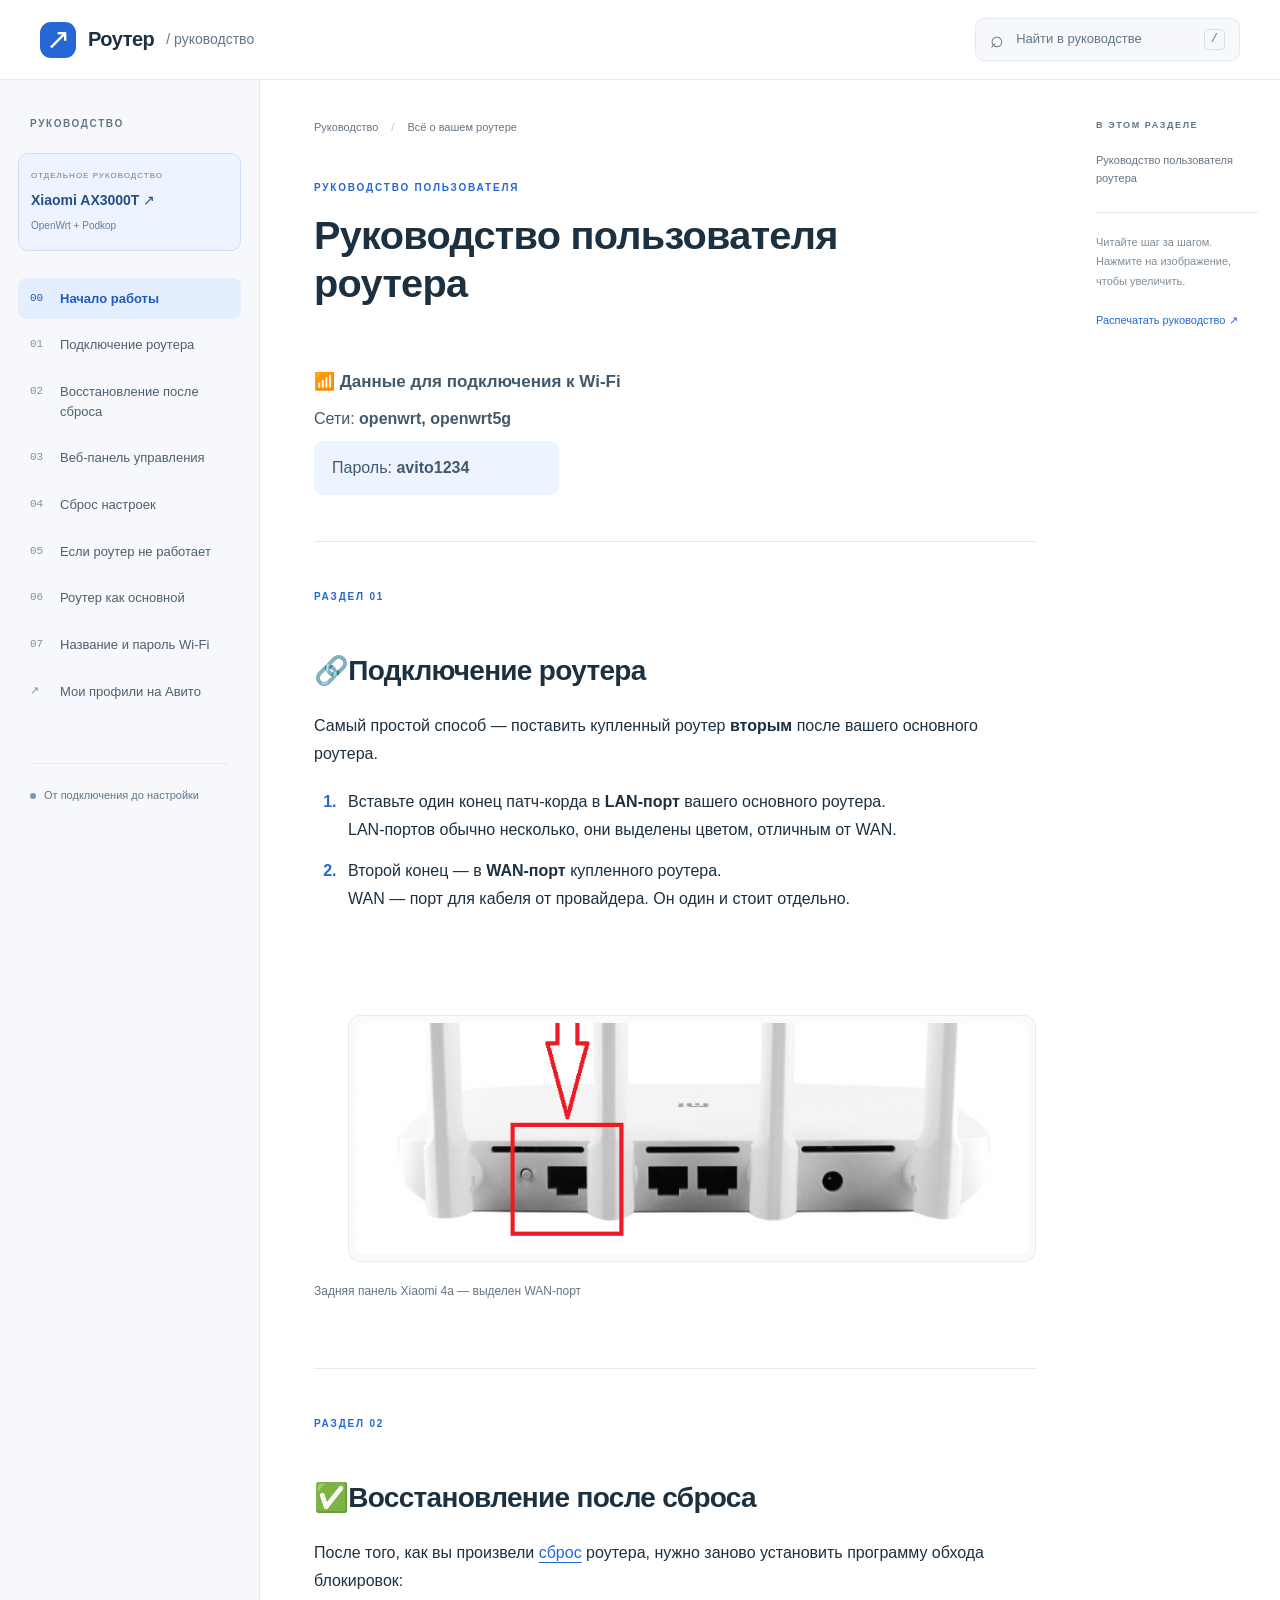
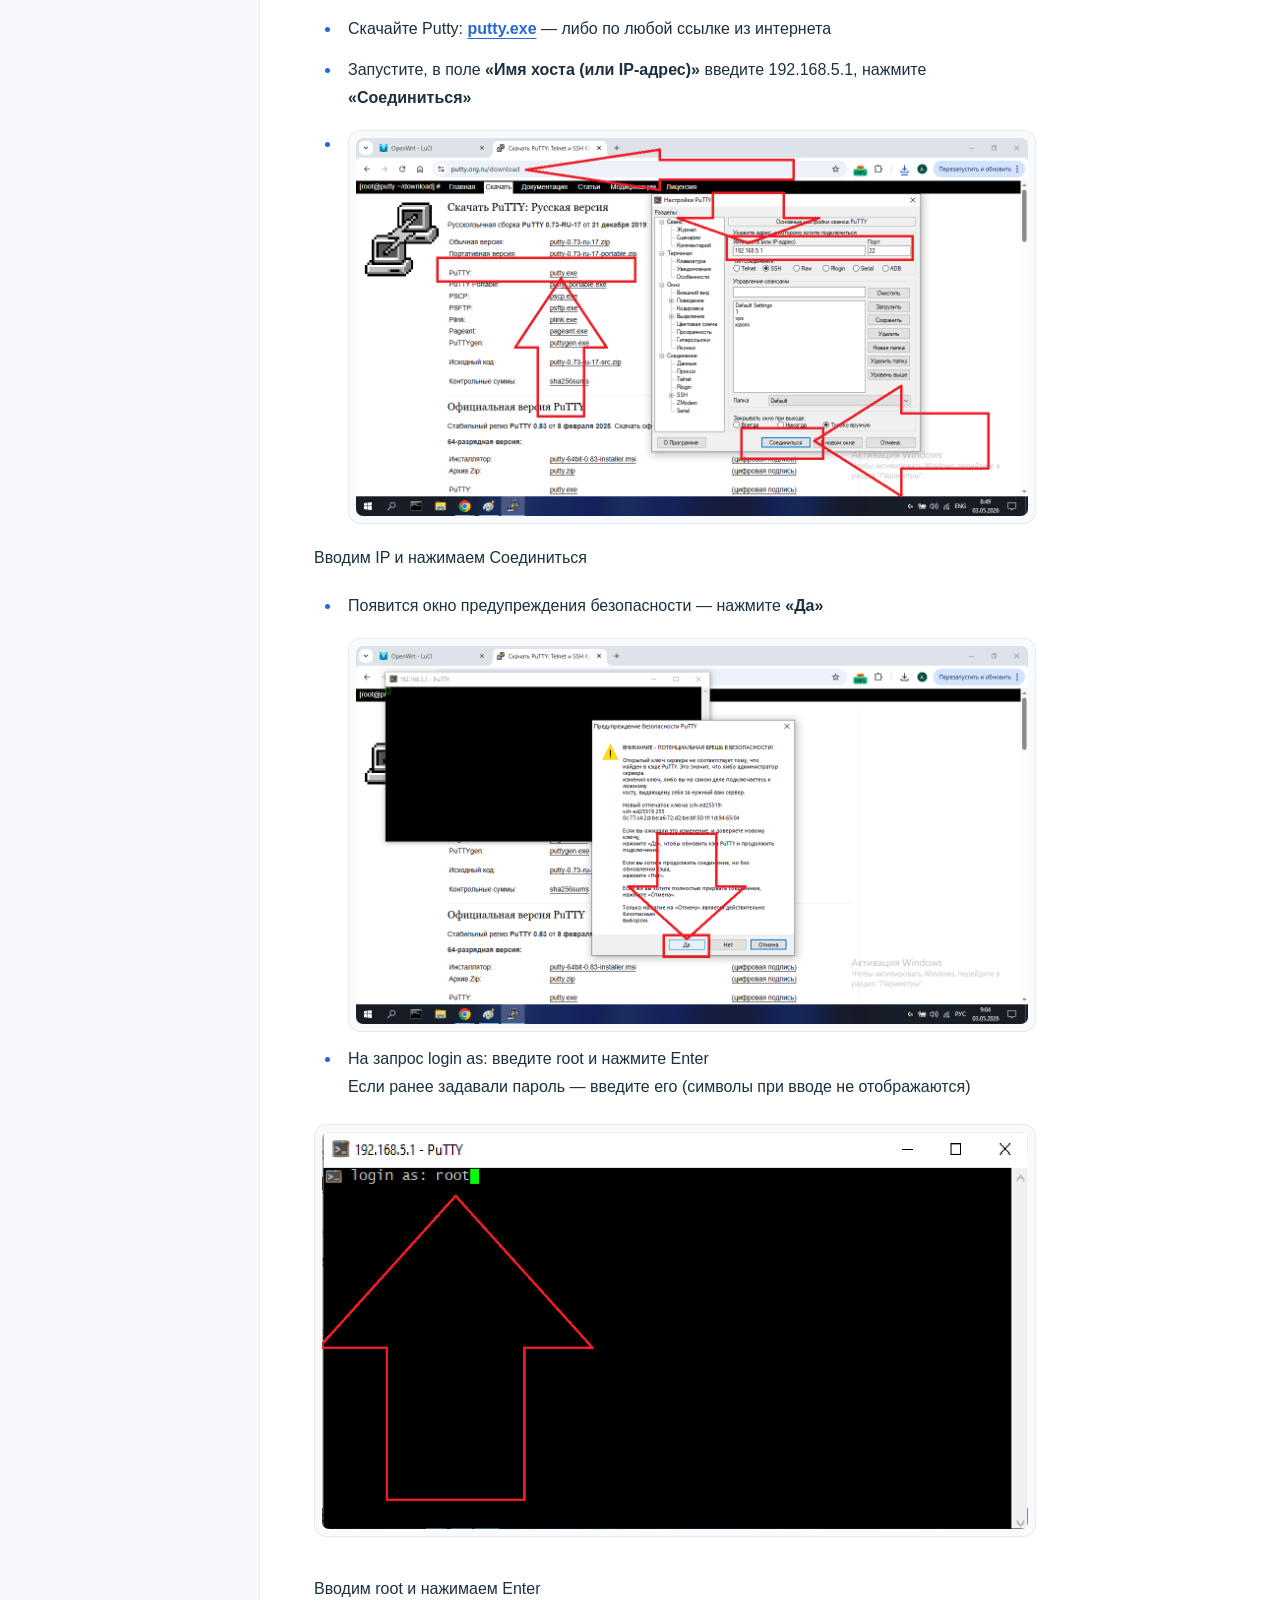
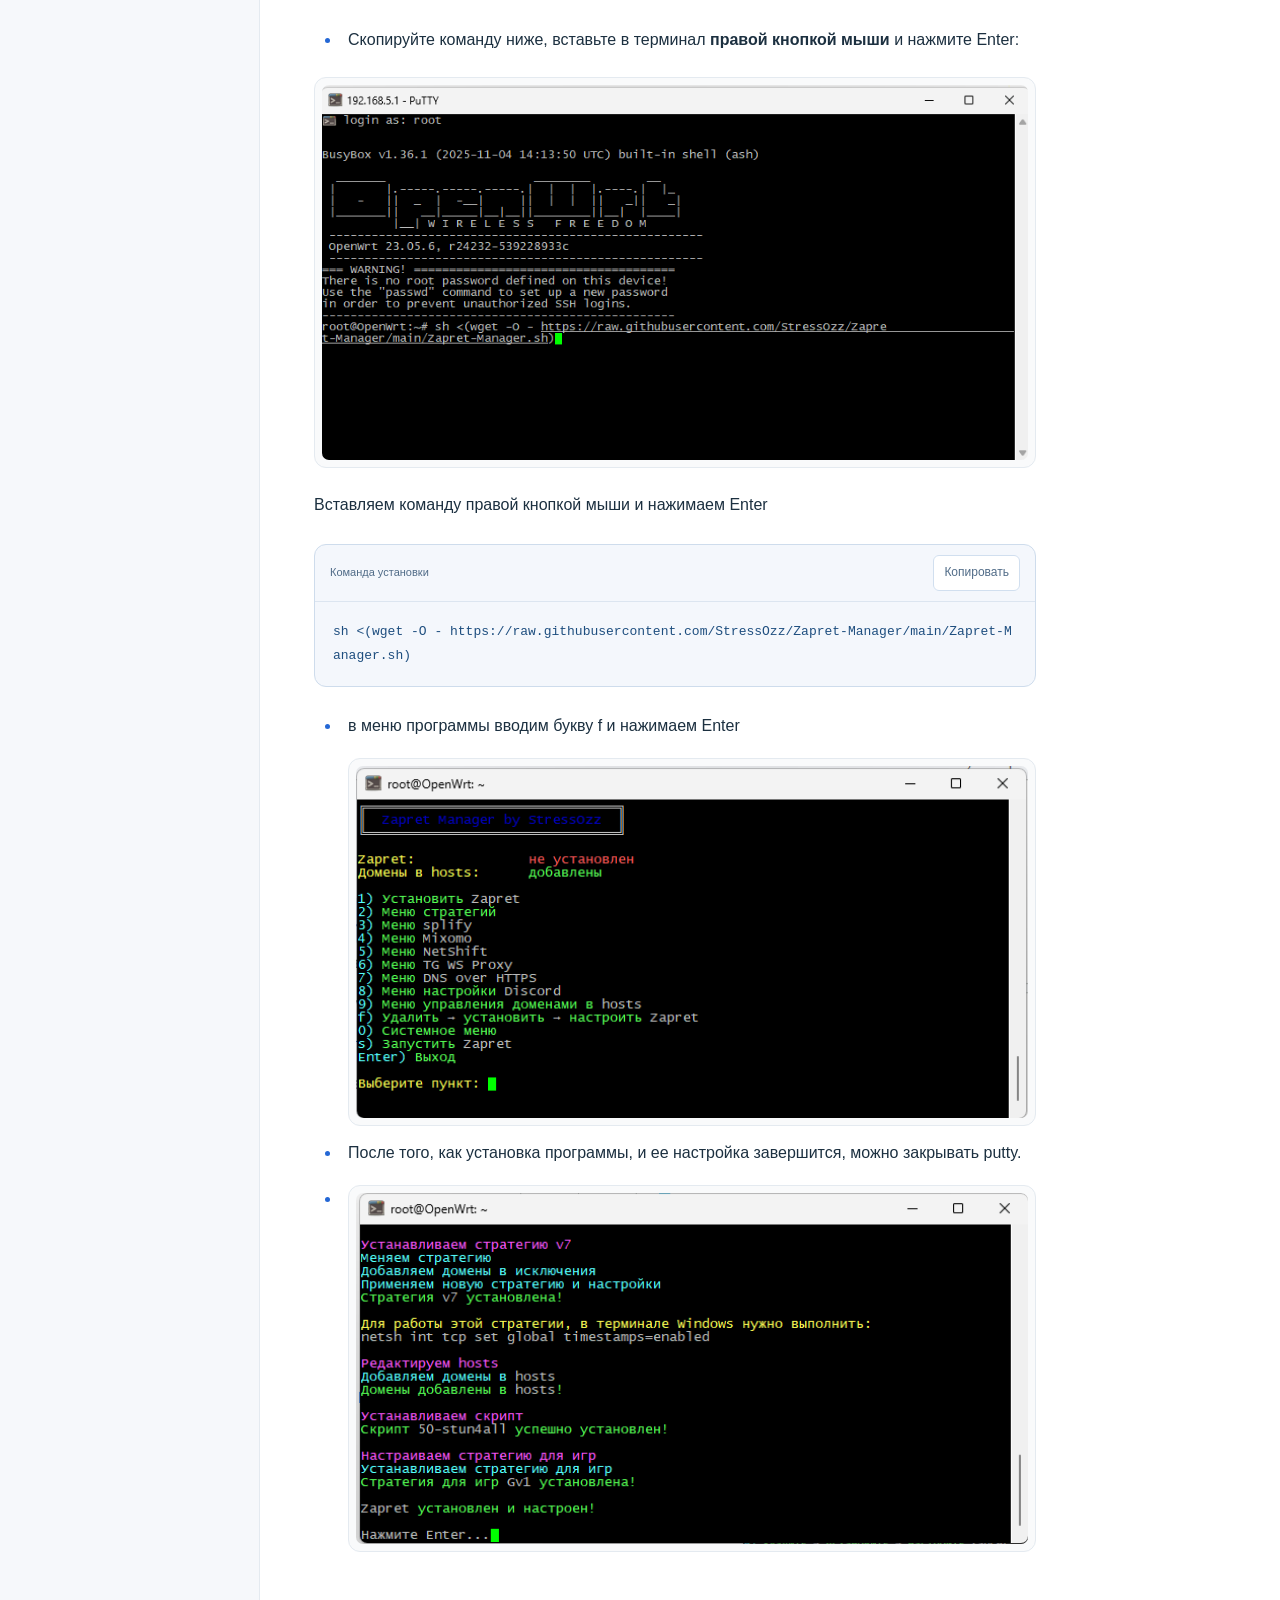
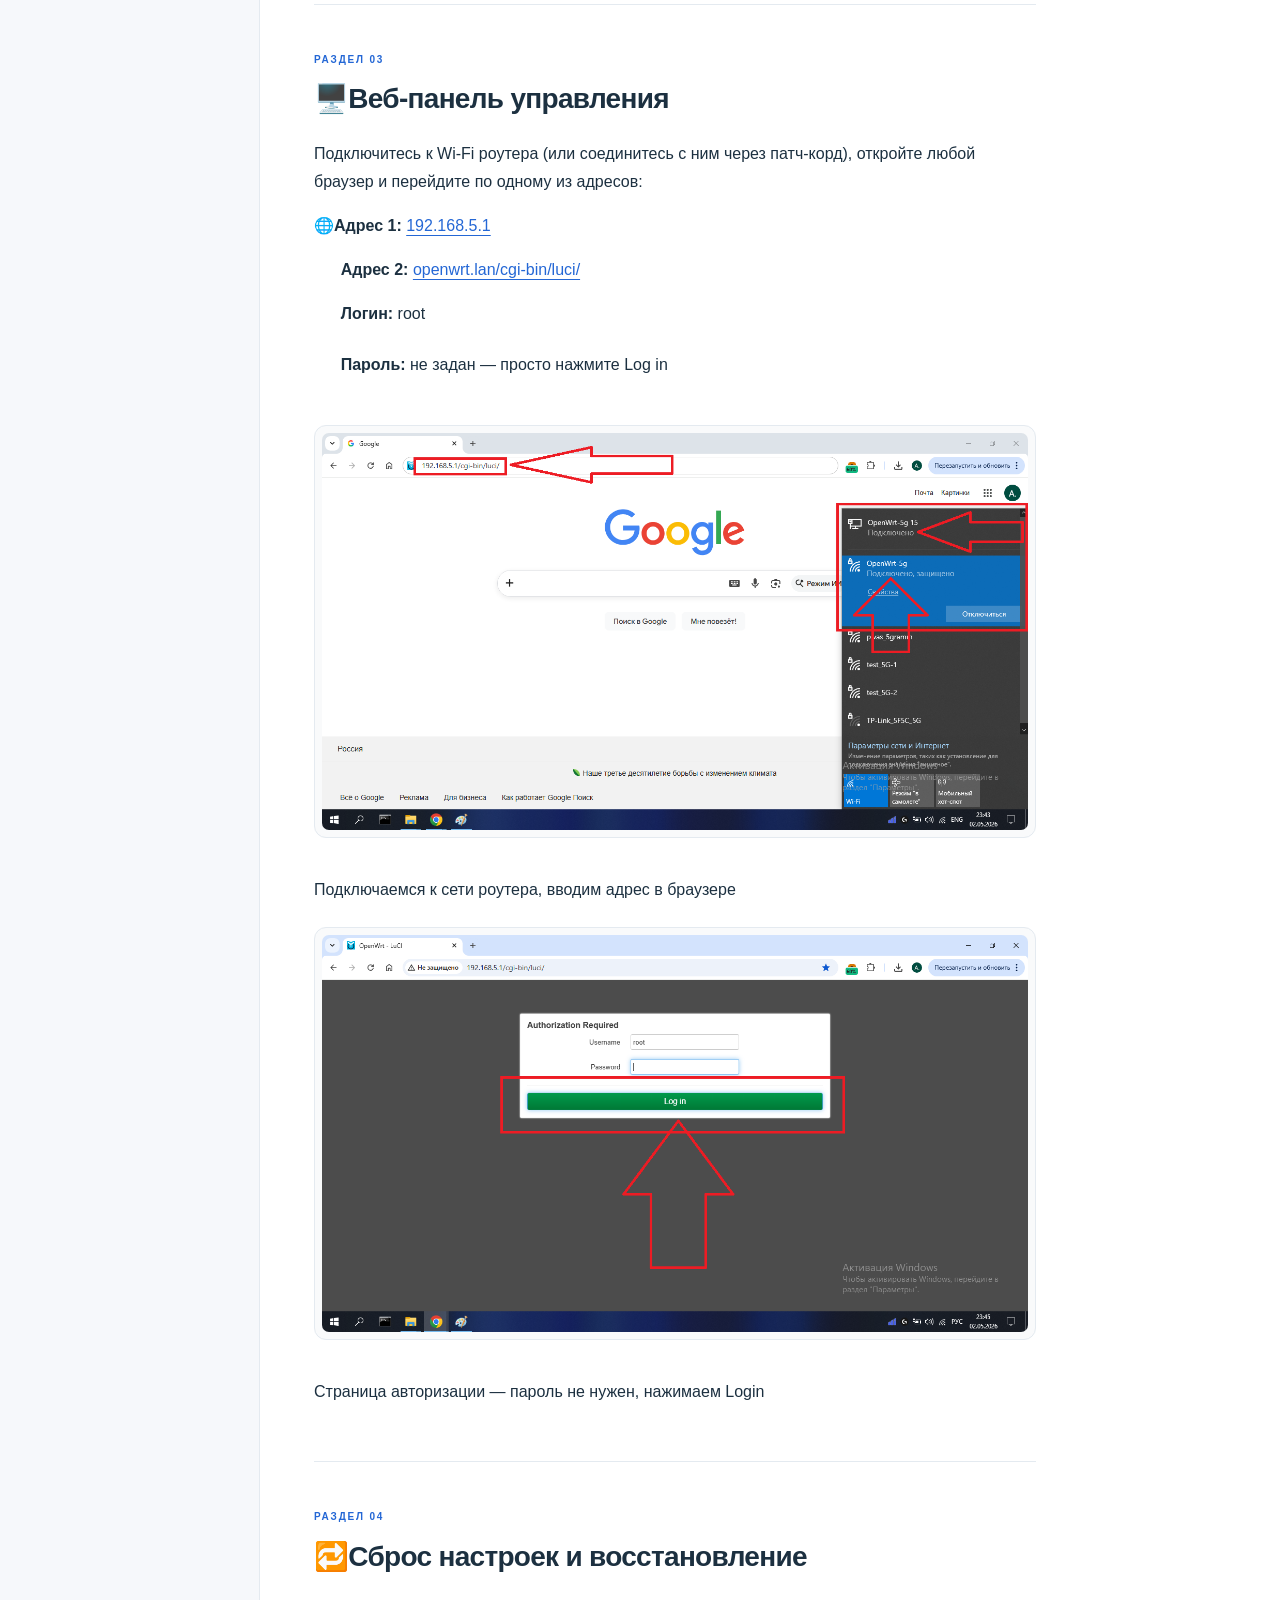
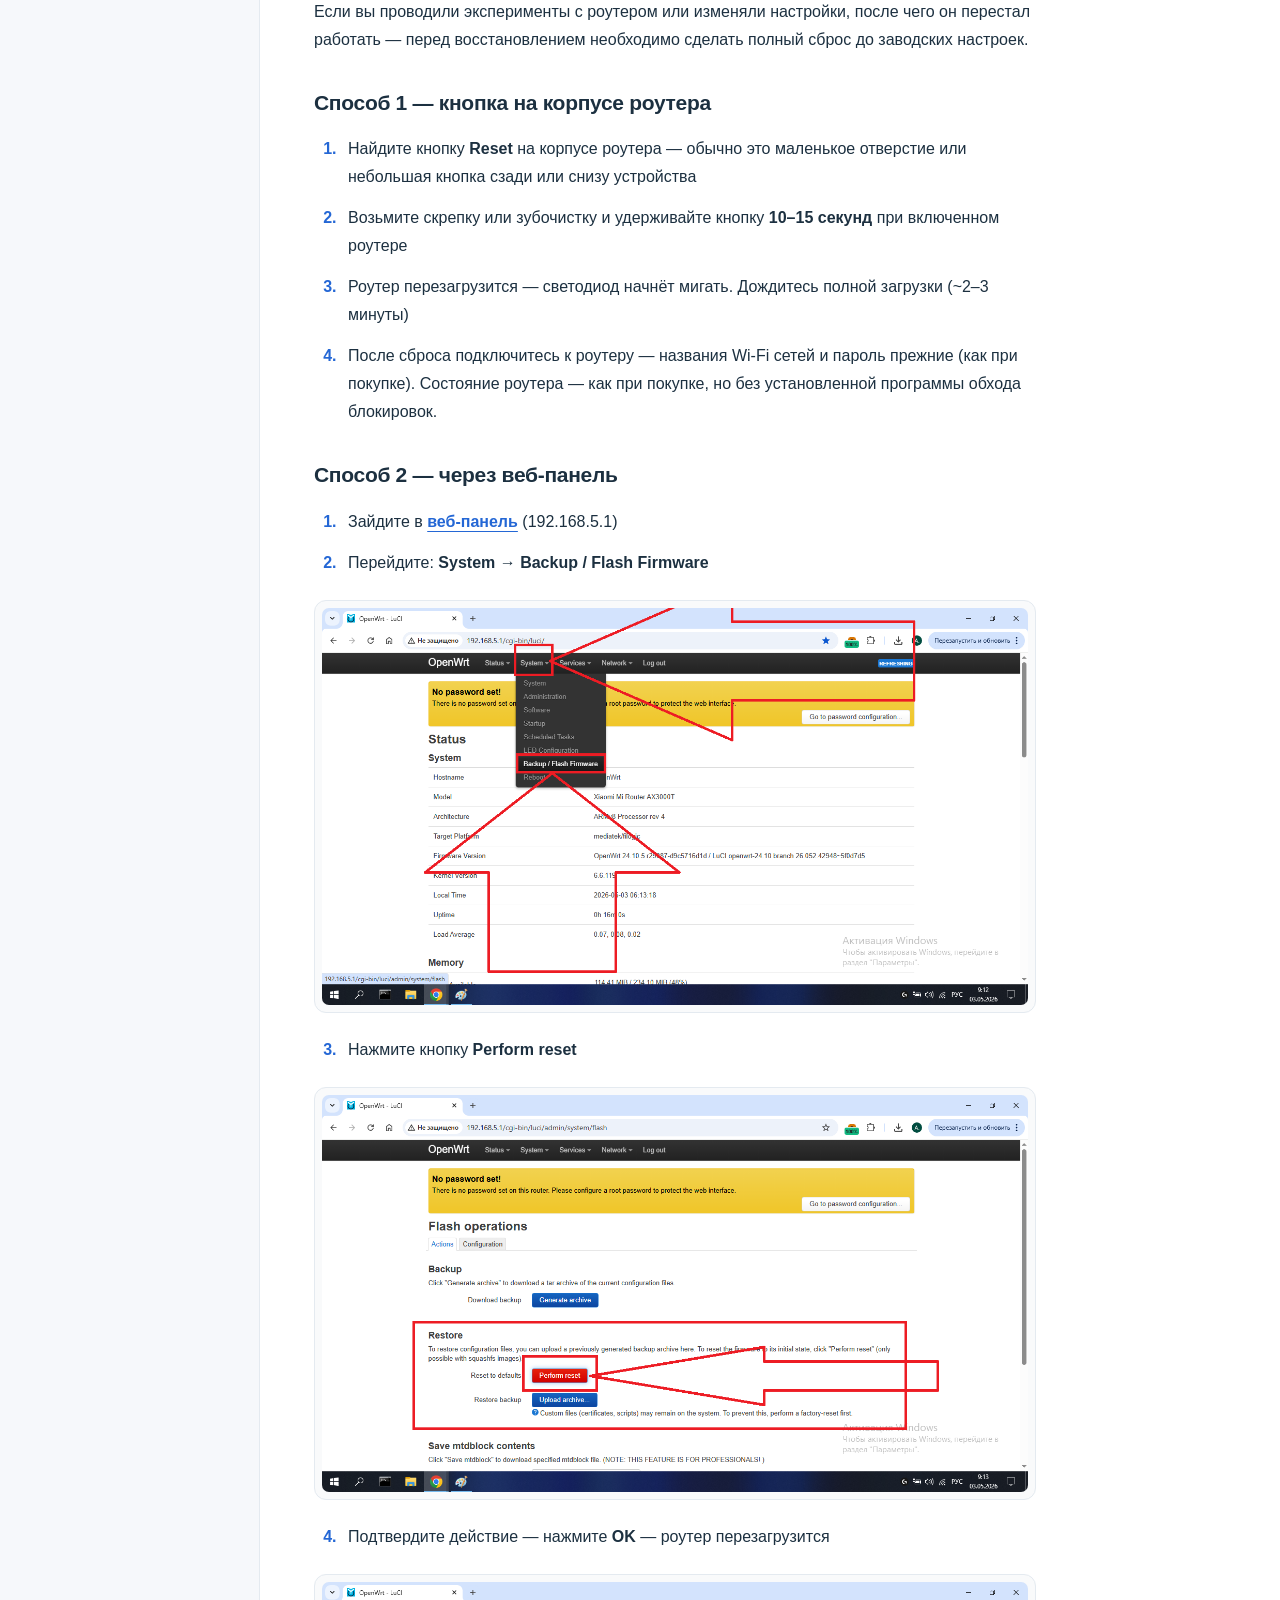
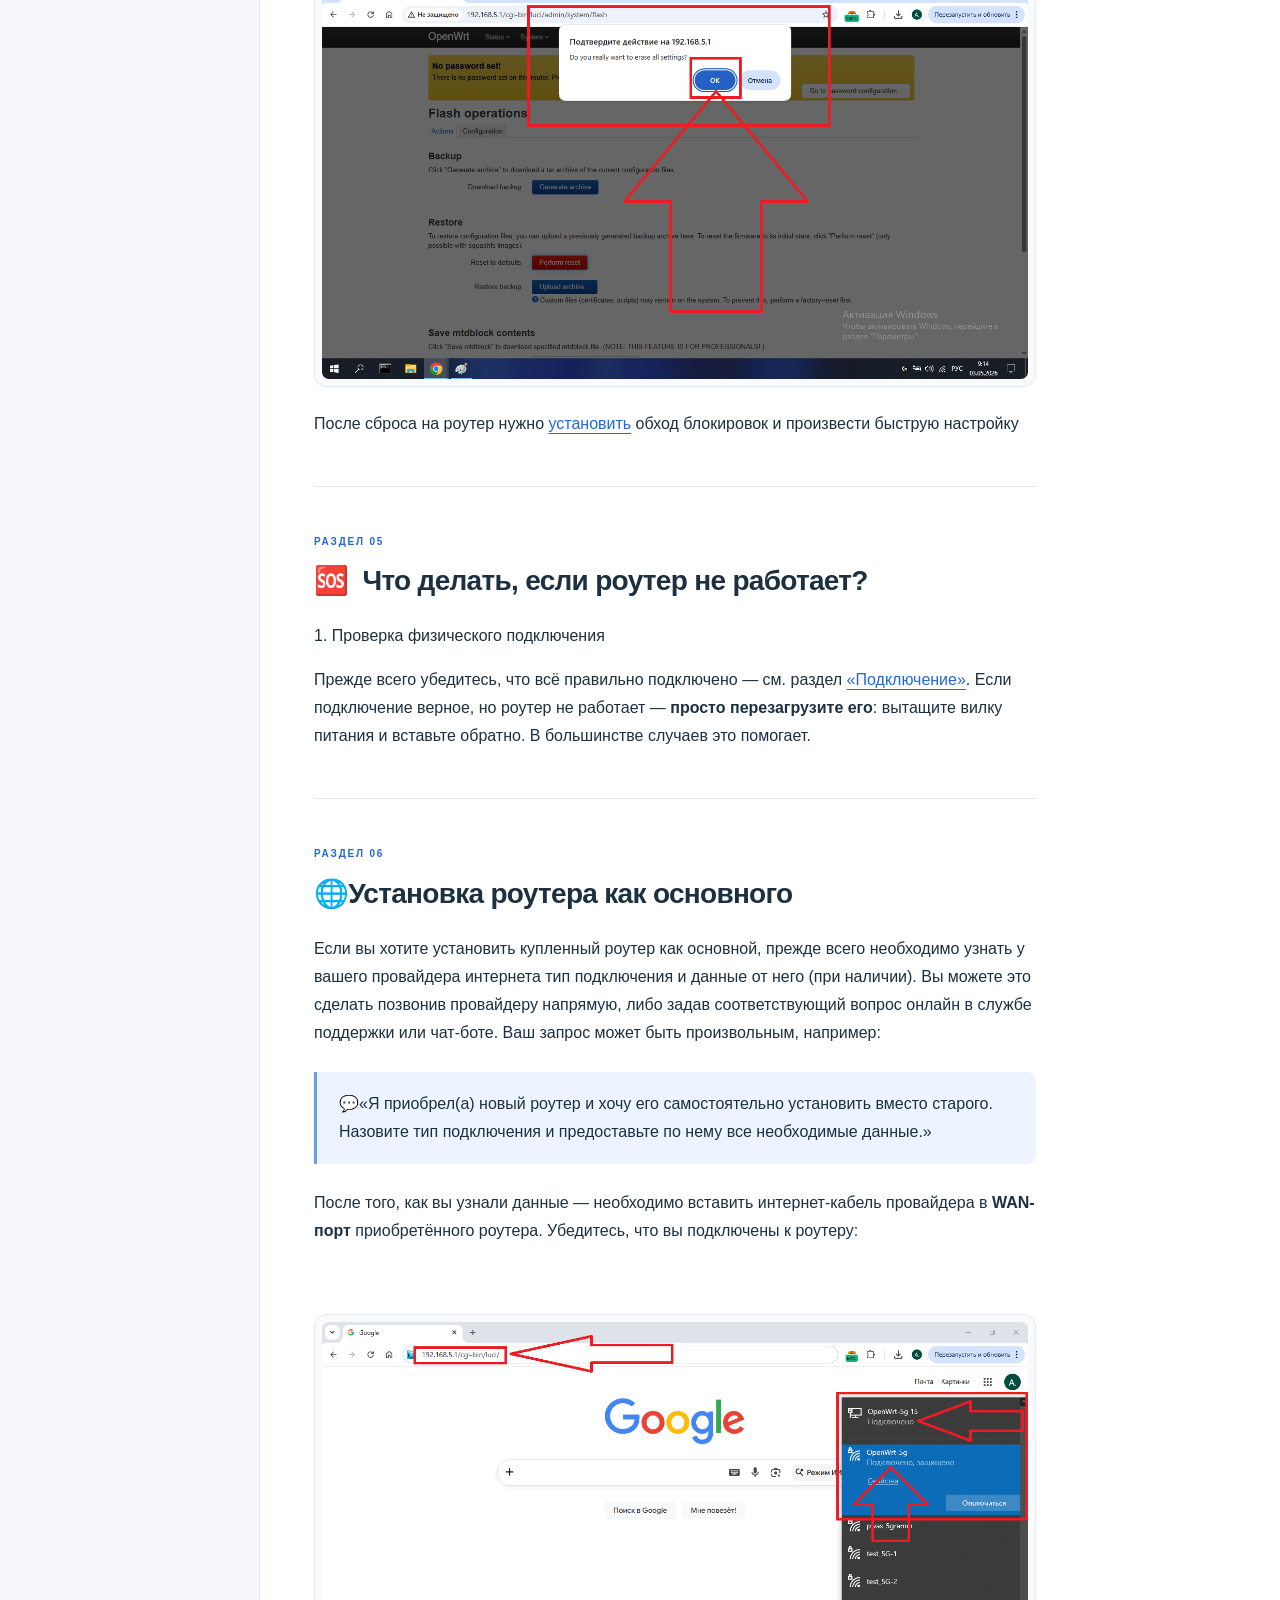
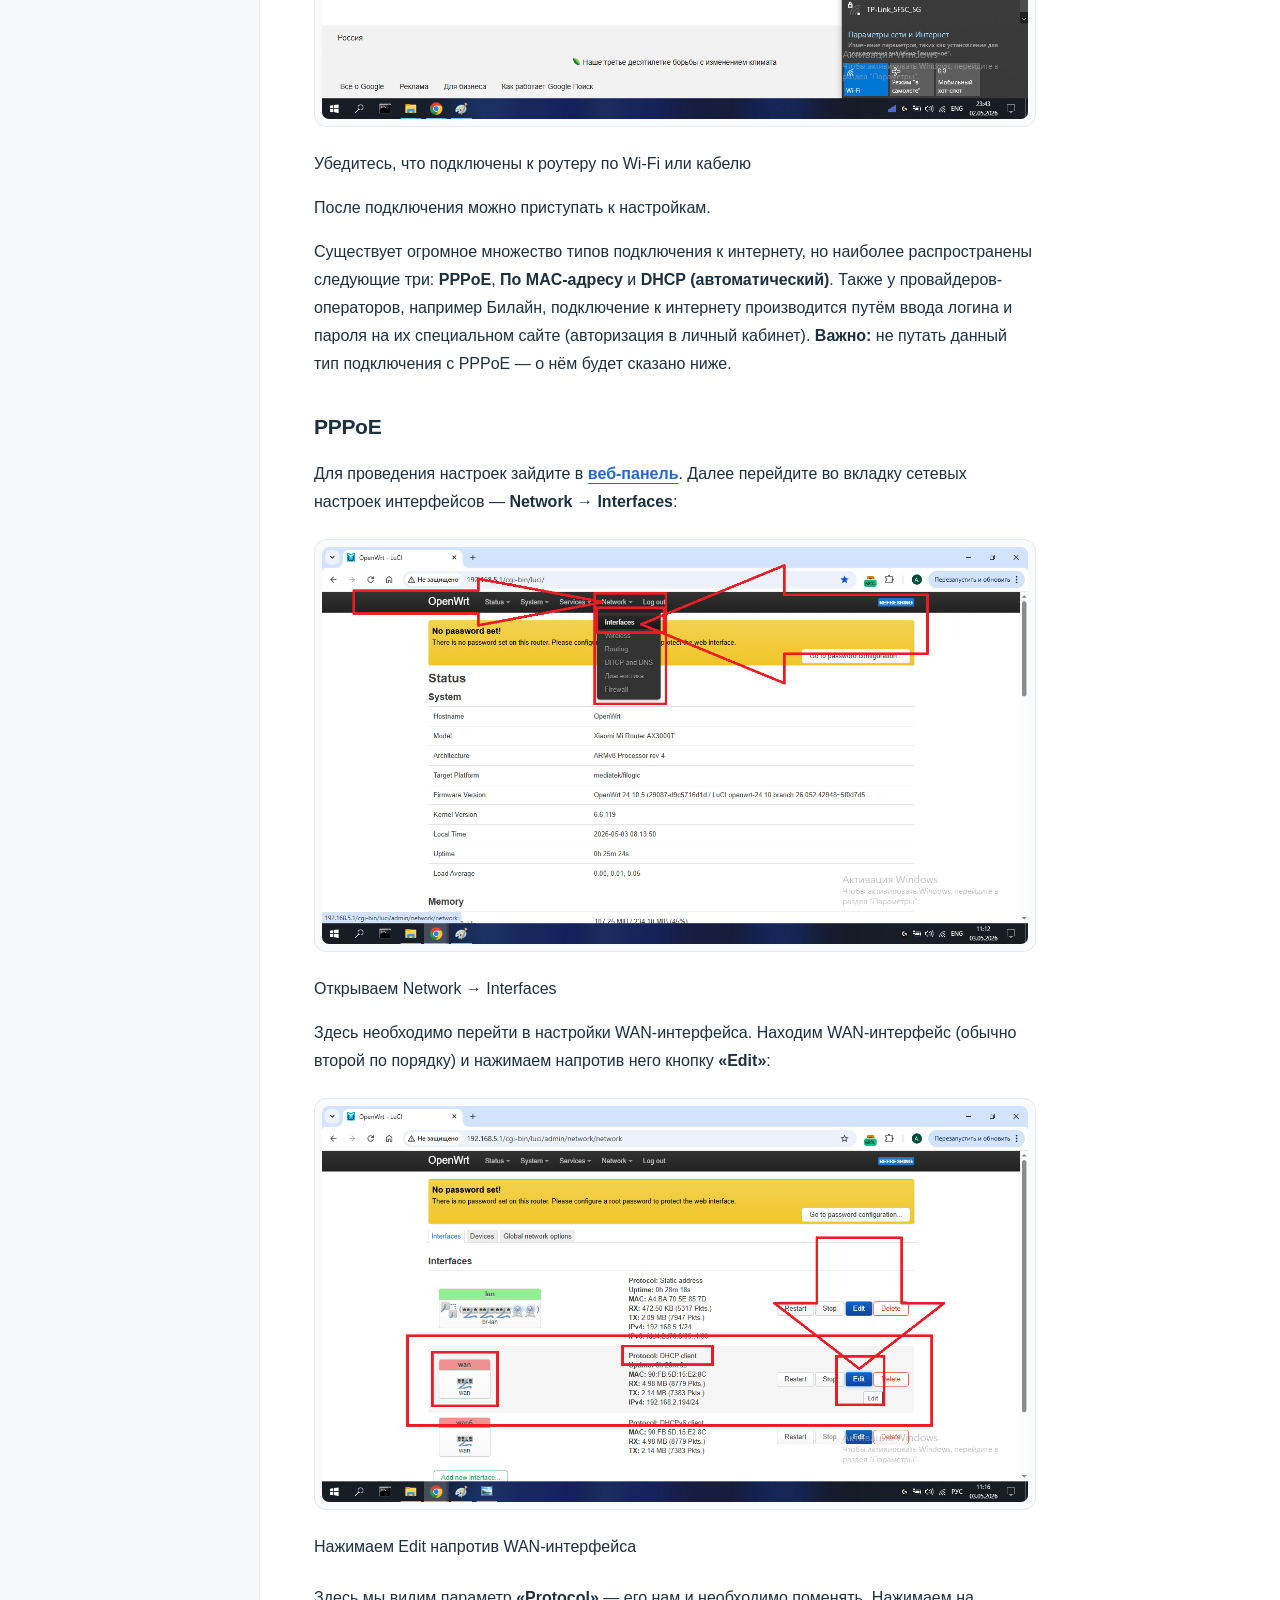
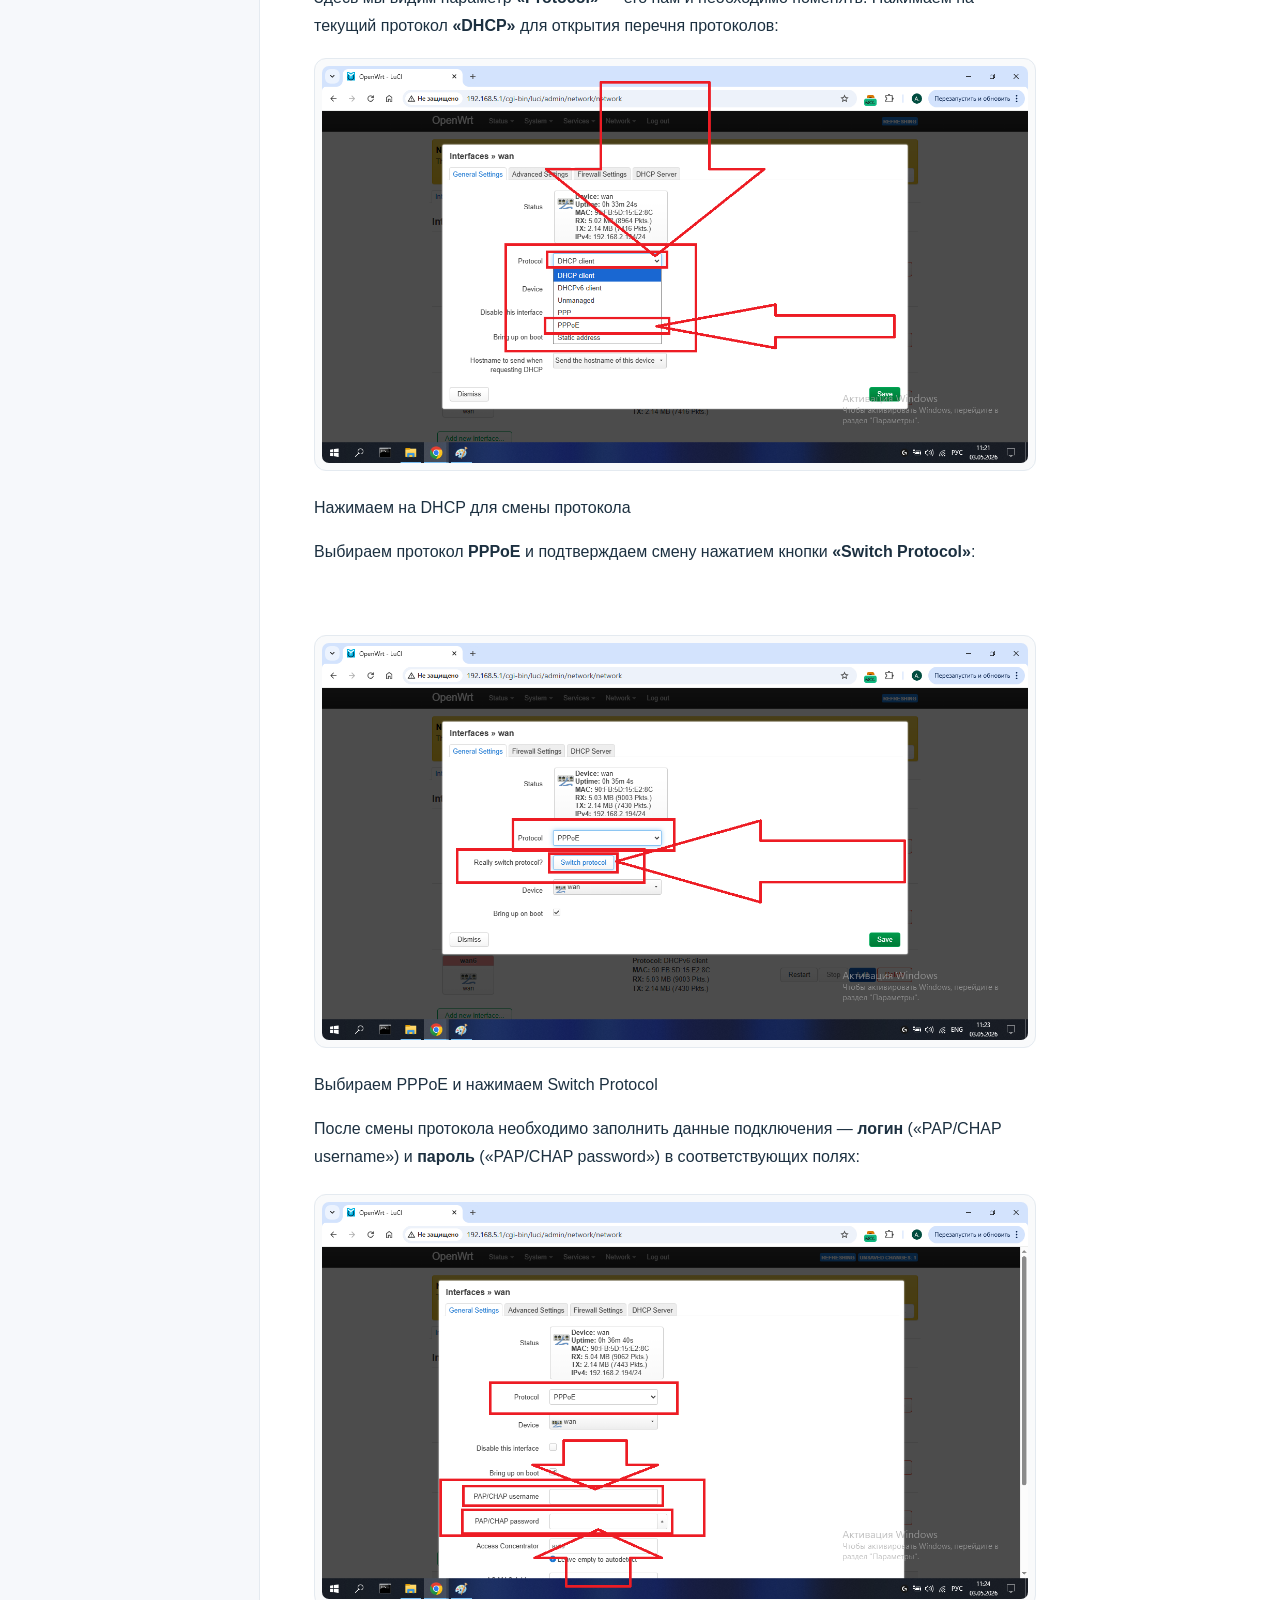
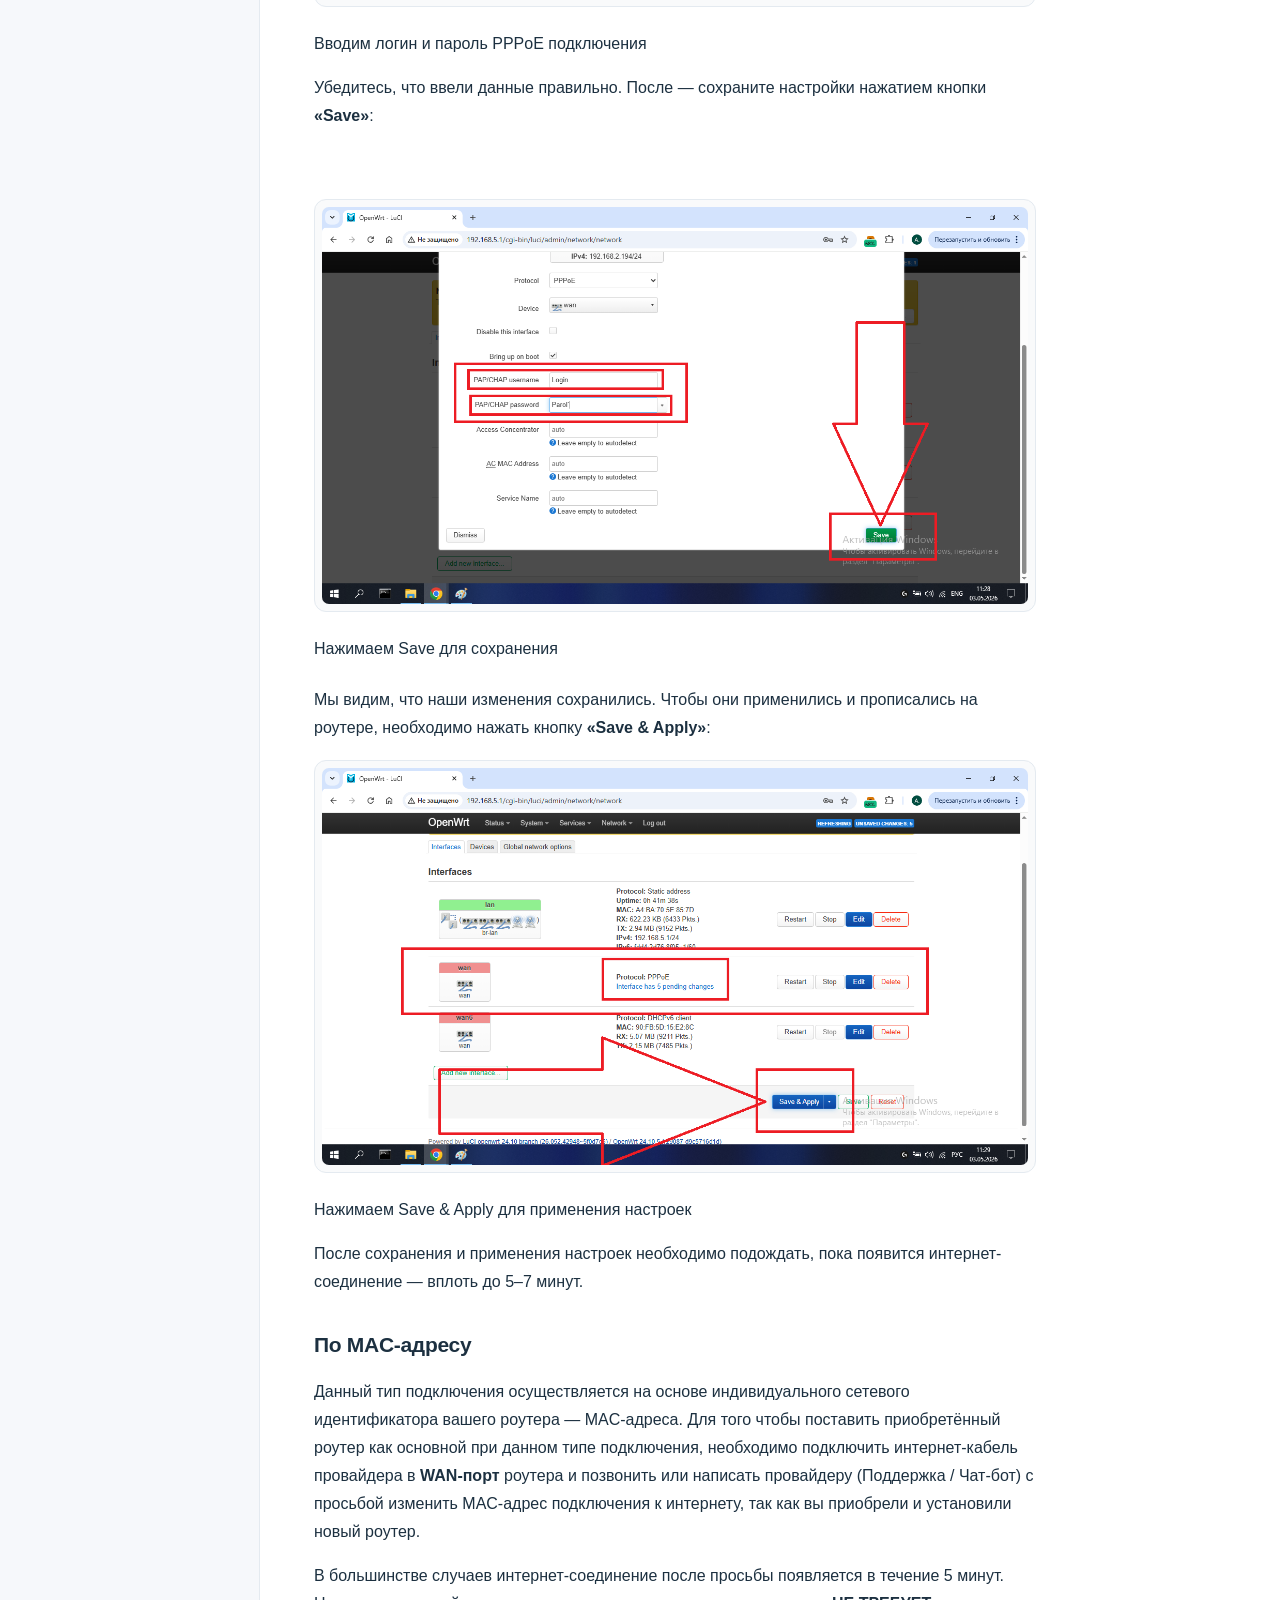
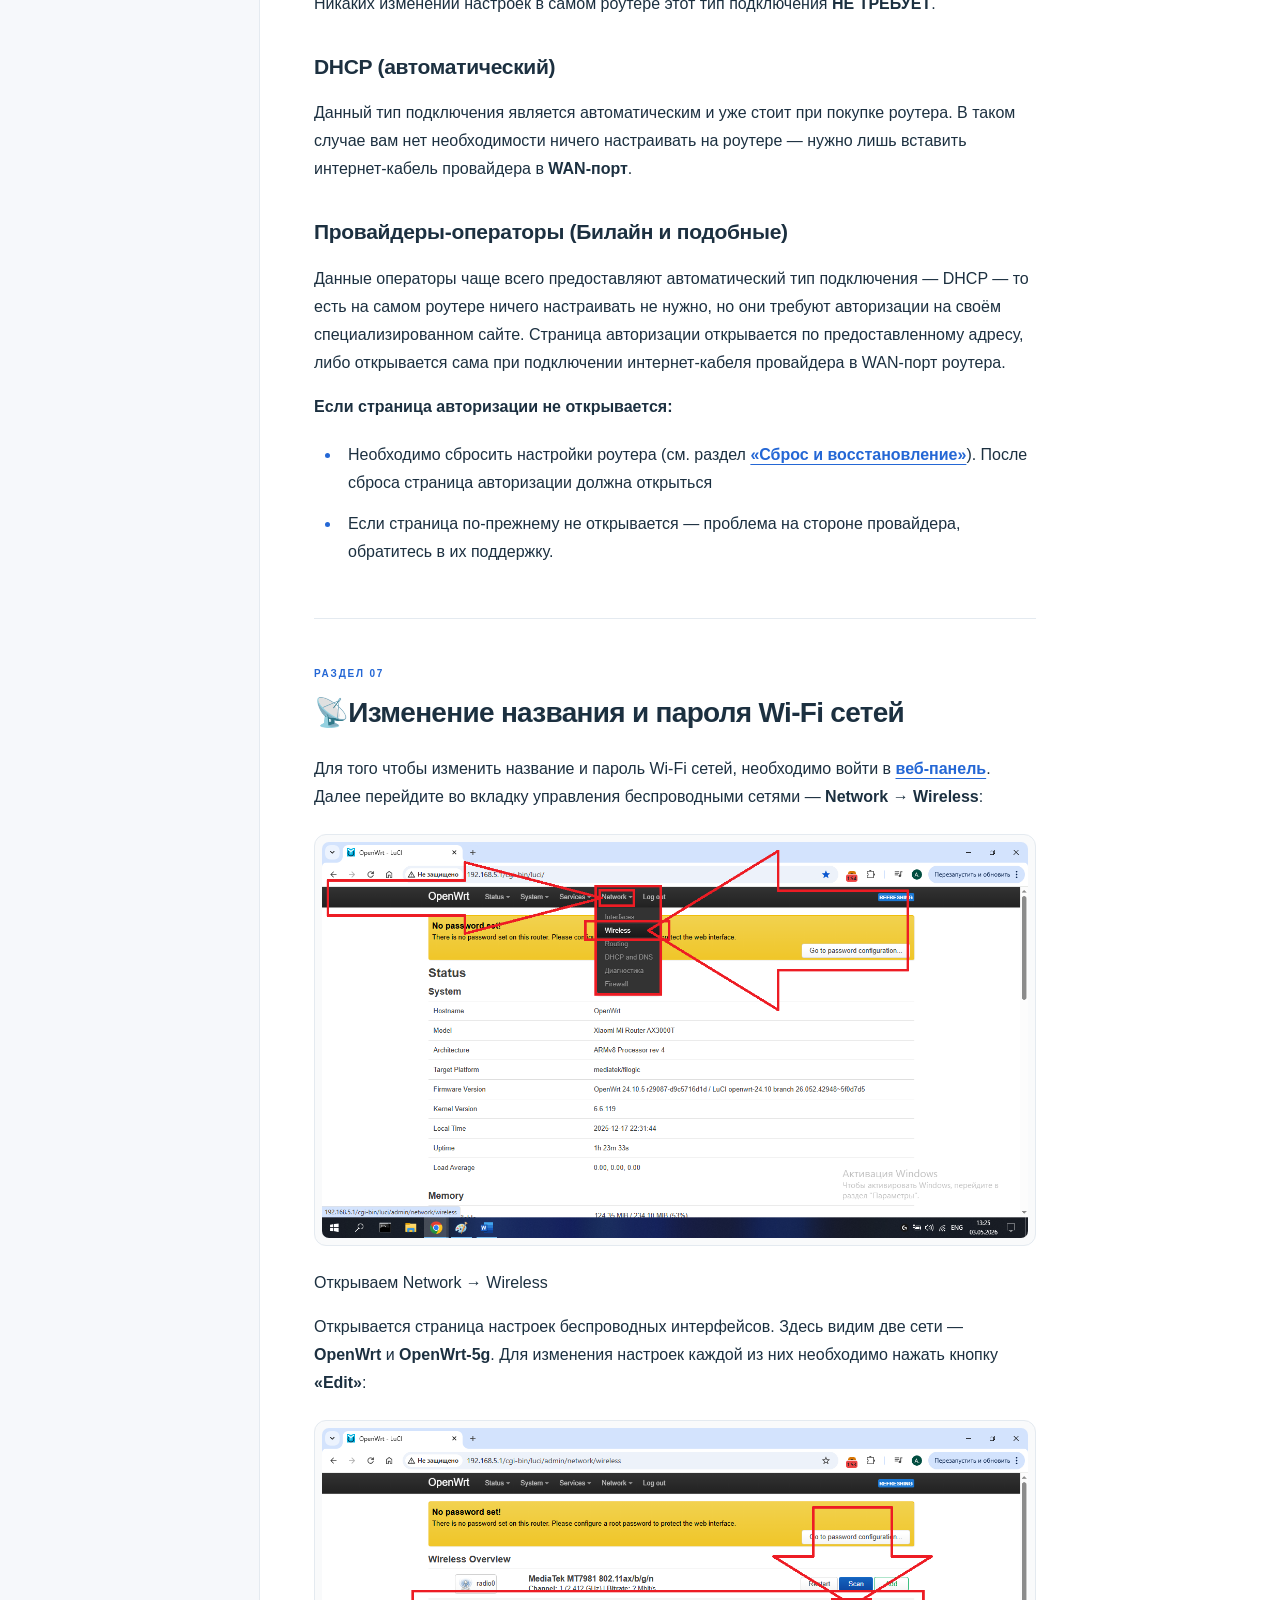
==== commit 641a0ffe: "Add separate Xiaomi AX3000T OpenWrt and Podkop guide" ====
--- a/index.html
+++ b/index.html
@@ -1,39 +1,39 @@
-<!doctype html>
-<html lang="ru">
-<head>
-  <meta charset="utf-8">
-  <meta name="viewport" content="width=device-width,initial-scale=1">
-  <meta name="theme-color" content="#ffffff">
-  <meta name="description" content="Руководство пользователя роутера: подключение, настройка Wi-Fi и восстановление. Пошаговые инструкции с изображениями.">
-  <title>Руководство пользователя роутера</title>
-  <link rel="icon" href="assets/favicon.svg" type="image/svg+xml">
-  <link rel="stylesheet" href="assets/style.css">
-  <script src="assets/app.js" defer></script>
-</head>
-<body>
-<a class="skip-link" href="#main-content">Перейти к инструкции</a>
-<header class="site-header">
-  <a class="brand" href="#start" aria-label="Роутер — в начало руководства"><span class="brand-icon" aria-hidden="true">↗</span><strong>Роутер</strong><span class="brand-caption">/ руководство</span></a>
-  <div class="header-actions"><button type="button" class="search-trigger" aria-label="Поиск по руководству"><span aria-hidden="true">⌕</span><span class="search-label">Найти в руководстве</span><kbd>/</kbd></button><button type="button" class="menu-toggle" aria-expanded="false" aria-controls="sidebar">☰ <span>Разделы</span></button></div>
-</header>
-<div class="reading-progress" aria-hidden="true"><span></span></div>
-<div class="page-layout">
-  <aside class="sidebar" id="sidebar"><div class="sidebar-inner"><div class="eyebrow">РУКОВОДСТВО</div><nav aria-label="Разделы руководства"><a href="#start" class="nav-link"><span class="nav-number">00</span><span>Начало работы</span></a><a href="#connection" class="nav-link"><span class="nav-number">01</span><span>Подключение роутера</span></a><a href="#restore" class="nav-link"><span class="nav-number">02</span><span>Восстановление после сброса</span></a><a href="#web-panel" class="nav-link"><span class="nav-number">03</span><span>Веб-панель управления</span></a><a href="#reset" class="nav-link"><span class="nav-number">04</span><span>Сброс настроек</span></a><a href="#troubleshooting" class="nav-link"><span class="nav-number">05</span><span>Если роутер не работает</span></a><a href="#main-router" class="nav-link"><span class="nav-number">06</span><span>Роутер как основной</span></a><a href="#wifi" class="nav-link"><span class="nav-number">07</span><span>Название и пароль Wi-Fi</span></a><a class="nav-link" href="#contacts"><span class="nav-number">↗</span><span>Мои профили на Авито</span></a></nav><div class="sidebar-bottom"><span class="sidebar-dot"></span>От подключения до настройки</div></div></aside>
-  <main id="main-content"><div class="breadcrumb">Руководство <span>/</span> Всё о вашем роутере</div><section class="guide-section" data-section="start" aria-labelledby="start"><div class="section-kicker">РУКОВОДСТВО ПОЛЬЗОВАТЕЛЯ</div><h1 id="start">Руководство пользователя роутера</h1><p class="connection-detail"><br><strong>📶</strong><strong> </strong><strong>Данные для подключения к Wi-Fi</strong> </p><p class="connection-detail">Сети: <strong>openwrt, openwrt5g</strong></p><p class="connection-detail">Пароль: <strong>avito1234</strong></p></section>
-<section class="guide-section" data-section="connection" aria-labelledby="connection"><div class="section-kicker">РАЗДЕЛ 01</div><h2 id="connection"><br>🔗Подключение роутера</h2><p>Самый простой способ — поставить купленный роутер <strong>вторым</strong> после вашего основного роутера.</p><ol start="1"><li>Вставьте один конец патч-корда в <strong>LAN-порт</strong> вашего основного роутера.<br>LAN-портов обычно несколько, они выделены цветом, отличным от WAN.</li><li>Второй конец — в <strong>WAN-порт</strong> купленного роутера.<br>WAN — порт для кабеля от провайдера. Он один и стоит отдельно.<br><br><br> <br><a class="screenshot" href="assets/images/step-01.png" data-lightbox aria-label="Увеличить: Второй конец — в WAN-порт купленного роутера.WAN — порт для кабеля от провайдера. Он один и стоит отдельно."><img src="assets/images/step-01.png" width="809" height="278" alt="Второй конец — в WAN-порт купленного роутера.WAN — порт для кабеля от провайдера. Он один и стоит отдельно." loading="lazy" decoding="async"></a></li></ol><p id="h.epzg52lcmxmv" class="image-caption">Задняя панель Xiaomi 4a — выделен WAN-порт <br><br></p></section>
-<section class="guide-section" data-section="restore" aria-labelledby="restore"><div class="section-kicker">РАЗДЕЛ 02</div><h2 id="restore"><br/>✅Восстановление после сброса</h2><p>После того, как вы произвели <a href="#reset">сброс</a> роутера, нужно заново установить программу обхода блокировок:        </p><ul><li>Скачайте Putty: <strong><a href="https://putty.org.ru/files/putty-0.73-ru-17/putty.exe" rel="noopener noreferrer" target="_blank">putty.exe</a></strong> — либо по любой ссылке из интернета</li><li>Запустите, в поле <strong>«Имя хоста (или IP-адрес)»</strong> введите 192.168.5.1, нажмите <strong>«Соединиться»</strong></li><li><a aria-label="Увеличить: Иллюстрация к инструкции, шаг 2" class="screenshot" data-lightbox="" href="assets/images/step-02.png"><img alt="Иллюстрация к инструкции, шаг 2" decoding="async" height="768" loading="lazy" src="assets/images/step-02.png" width="1366"/></a></li></ul><p>Вводим IP и нажимаем Соединиться </p><ul><li>Появится окно предупреждения безопасности — нажмите <strong>«Да»</strong><a aria-label="Увеличить: Появится окно предупреждения безопасности — нажмите «Да»" class="screenshot" data-lightbox="" href="assets/images/step-03.png"><img alt="Появится окно предупреждения безопасности — нажмите «Да»" decoding="async" height="768" loading="lazy" src="assets/images/step-03.png" width="1366"/></a></li><li>На запрос login as: введите root и нажмите Enter<br/>Если ранее задавали пароль — введите его (символы при вводе не отображаются)</li></ul><p class="image-paragraph"><a aria-label="Увеличить: Вводим root и нажимаем Enter" class="screenshot" data-lightbox="" href="assets/images/step-04.png"><img alt="Вводим root и нажимаем Enter" decoding="async" height="768" loading="lazy" src="assets/images/step-04.png" width="1366"/></a><br/>Вводим root и нажимаем Enter </p><ul><li>Скопируйте команду ниже, вставьте в терминал <strong>правой кнопкой мыши</strong> и нажмите Enter:</li></ul><p class="image-paragraph"><a aria-label="Увеличить: Иллюстрация к инструкции, шаг 5" class="screenshot" data-lightbox="" href="assets/images/step-05.png"><img alt="Иллюстрация к инструкции, шаг 5" decoding="async" height="425" loading="lazy" src="assets/images/step-05.png" width="800"/></a></p><p>Вставляем команду правой кнопкой мыши и нажимаем Enter</p><div class="code-block"><div class="code-header"><span>Команда установки</span><button class="copy-button" type="button">Копировать</button></div><pre><code>sh &lt;(wget -O - https://raw.githubusercontent.com/StressOzz/Zapret-Manager/main/Zapret-Manager.sh)</code></pre></div><ul><li>в меню программы вводим букву f и нажимаем Enter<br/><a aria-label="Увеличить: в меню программы вводим букву f и нажимаем Enter" class="screenshot" data-lightbox="" href="assets/images/step-06.png"><img alt="в меню программы вводим букву f и нажимаем Enter" decoding="async" height="347" loading="lazy" src="assets/images/step-06.png" width="662"/></a></li><li>После того, как установка программы, и ее настройка завершится, можно закрывать putty.</li><li><a aria-label="Увеличить: Иллюстрация к инструкции, шаг 7" class="screenshot" data-lightbox="" href="assets/images/step-07.png"><img alt="Иллюстрация к инструкции, шаг 7" decoding="async" height="346" loading="lazy" src="assets/images/step-07.png" width="663"/></a></li></ul></section>
-<section class="guide-section" data-section="web-panel" aria-labelledby="web-panel"><div class="section-kicker">РАЗДЕЛ 03</div><h2 id="web-panel">🖥️Веб-панель управления</h2><p>Подключитесь к Wi-Fi роутера (или соединитесь с ним через патч-корд), откройте любой браузер и перейдите по одному из адресов: </p><p>🌐<strong>Адрес 1:</strong> <a href="http://192.168.5.1/" target="_blank" rel="noopener noreferrer">192.168.5.1</a></p><p><strong>      Адрес 2:</strong> <a href="http://openwrt.lan/cgi-bin/luci/" target="_blank" rel="noopener noreferrer">openwrt.lan/cgi-bin/luci/</a></p><p><strong>      Логин:</strong> root</p><p class="image-paragraph"><strong>      Пароль:</strong> не задан — просто нажмите Log in <br><br><a class="screenshot" href="assets/images/step-08.png" data-lightbox aria-label="Увеличить: Пароль: не задан — просто нажмите Log in Подключаемся к сети роутера, вводим адрес в браузере"><img src="assets/images/step-08.png" width="1366" height="768" alt="Пароль: не задан — просто нажмите Log in Подключаемся к сети роутера, вводим адрес в браузере" loading="lazy" decoding="async"></a><br>Подключаемся к сети роутера, вводим адрес в браузере</p><p class="image-paragraph"><a class="screenshot" href="assets/images/step-09.png" data-lightbox aria-label="Увеличить: Страница авторизации — пароль не нужен, нажимаем Login"><img src="assets/images/step-09.png" width="1366" height="768" alt="Страница авторизации — пароль не нужен, нажимаем Login" loading="lazy" decoding="async"></a><br>Страница авторизации — пароль не нужен, нажимаем Login </p></section>
-<section class="guide-section" data-section="reset" aria-labelledby="reset"><div class="section-kicker">РАЗДЕЛ 04</div><h2 id="reset">🔁Сброс настроек и восстановление</h2><p>Если вы проводили эксперименты с роутером или изменяли настройки, после чего он перестал работать — перед восстановлением необходимо сделать полный сброс до заводских настроек. </p><h3 id="h.954birbhz1p5">Способ 1 — кнопка на корпусе роутера</h3><ol start="1"><li>Найдите кнопку <strong>Reset</strong> на корпусе роутера — обычно это маленькое отверстие или небольшая кнопка сзади или снизу устройства</li><li>Возьмите скрепку или зубочистку и удерживайте кнопку <strong>10–15 секунд</strong> при включенном роутере</li><li>Роутер перезагрузится — светодиод начнёт мигать. Дождитесь полной загрузки (~2–3 минуты)</li><li>После сброса подключитесь к роутеру — названия Wi-Fi сетей и пароль прежние (как при покупке). Состояние роутера — как при покупке, но без установленной программы обхода блокировок.</li></ol><h3 id="h.kordyvnx34q9">Способ 2 — через веб-панель</h3><ol start="1"><li>Зайдите в <strong><a href="#web-panel">веб-панель</a></strong> (192.168.5.1)</li><li>Перейдите: <strong>System → Backup / Flash Firmware</strong></li></ol><p class="image-paragraph"><a class="screenshot" href="assets/images/step-10.png" data-lightbox aria-label="Увеличить: Иллюстрация к инструкции, шаг 10"><img src="assets/images/step-10.png" width="1366" height="768" alt="Иллюстрация к инструкции, шаг 10" loading="lazy" decoding="async"></a></p><ol start="3"><li>Нажмите кнопку <strong>Perform reset</strong></li></ol><p class="image-paragraph"><a class="screenshot" href="assets/images/step-11.png" data-lightbox aria-label="Увеличить: Иллюстрация к инструкции, шаг 11"><img src="assets/images/step-11.png" width="1366" height="768" alt="Иллюстрация к инструкции, шаг 11" loading="lazy" decoding="async"></a></p><ol start="4"><li>Подтвердите действие — нажмите <strong>OK</strong> — роутер перезагрузится</li></ol><p class="image-paragraph"><a class="screenshot" href="assets/images/step-12.png" data-lightbox aria-label="Увеличить: Иллюстрация к инструкции, шаг 12"><img src="assets/images/step-12.png" width="1366" height="768" alt="Иллюстрация к инструкции, шаг 12" loading="lazy" decoding="async"></a></p><p>После сброса на роутер нужно <a href="#restore">установить</a> обход блокировок и произвести быструю настройку </p></section>
-<section class="guide-section" data-section="troubleshooting" aria-labelledby="troubleshooting"><div class="section-kicker">РАЗДЕЛ 05</div><h2 id="troubleshooting">🆘  Что делать, если роутер не работает?</h2><p>1. Проверка физического подключения</p><p>Прежде всего убедитесь, что всё правильно подключено — см. раздел <a href="#connection">«Подключение»</a>. Если подключение верное, но роутер не работает — <strong>просто перезагрузите его</strong>: вытащите вилку питания и вставьте обратно. В большинстве случаев это помогает.</p></section>
-<section class="guide-section" data-section="main-router" aria-labelledby="main-router"><div class="section-kicker">РАЗДЕЛ 06</div><h2 id="main-router">🌐Установка роутера как основного</h2><p>Если вы хотите установить купленный роутер как основной, прежде всего необходимо узнать у вашего провайдера интернета тип подключения и данные от него (при наличии). Вы можете это сделать позвонив провайдеру напрямую, либо задав соответствующий вопрос онлайн в службе поддержки или чат-боте. Ваш запрос может быть произвольным, например:</p><blockquote>💬«Я приобрел(а) новый роутер и хочу его самостоятельно установить вместо старого. Назовите тип подключения и предоставьте по нему все необходимые данные.»</blockquote><p>После того, как вы узнали данные — необходимо вставить интернет-кабель провайдера в <strong>WAN-порт</strong> приобретённого роутера. Убедитесь, что вы подключены к роутеру:</p><p class="image-paragraph"> <a class="screenshot" href="assets/images/step-13.png" data-lightbox aria-label="Увеличить: Иллюстрация к инструкции, шаг 13"><img src="assets/images/step-13.png" width="1366" height="768" alt="Иллюстрация к инструкции, шаг 13" loading="lazy" decoding="async"></a></p><p>Убедитесь, что подключены к роутеру по Wi-Fi или кабелю </p><p>После подключения можно приступать к настройкам. </p><p>Существует огромное множество типов подключения к интернету, но наиболее распространены следующие три: <strong>PPPoE</strong>, <strong>По MAC-адресу</strong> и <strong>DHCP (автоматический)</strong>. Также у провайдеров-операторов, например Билайн, подключение к интернету производится путём ввода логина и пароля на их специальном сайте (авторизация в личный кабинет). <strong>Важно:</strong> не путать данный тип подключения с PPPoE — о нём будет сказано ниже.</p><h3 id="h.uvfynf6u6amo">PPPoE</h3><p>Для проведения настроек зайдите в <strong><a href="#web-panel">веб-панель</a></strong>. Далее перейдите во вкладку сетевых настроек интерфейсов — <strong>Network → Interfaces</strong>:</p><p class="image-paragraph"><a class="screenshot" href="assets/images/step-14.png" data-lightbox aria-label="Увеличить: Иллюстрация к инструкции, шаг 14"><img src="assets/images/step-14.png" width="1366" height="768" alt="Иллюстрация к инструкции, шаг 14" loading="lazy" decoding="async"></a></p><p>Открываем Network → Interfaces </p><p>Здесь необходимо перейти в настройки WAN-интерфейса. Находим WAN-интерфейс (обычно второй по порядку) и нажимаем напротив него кнопку <strong>«Edit»</strong>: </p><p class="image-paragraph"><a class="screenshot" href="assets/images/step-15.png" data-lightbox aria-label="Увеличить: Иллюстрация к инструкции, шаг 15"><img src="assets/images/step-15.png" width="1366" height="768" alt="Иллюстрация к инструкции, шаг 15" loading="lazy" decoding="async"></a></p><p>Нажимаем Edit напротив WAN-интерфейса </p><p class="image-paragraph">Здесь мы видим параметр <strong>«Protocol»</strong> — его нам и необходимо поменять. Нажимаем на текущий протокол <strong>«DHCP»</strong> для открытия перечня протоколов: <a class="screenshot" href="assets/images/step-16.png" data-lightbox aria-label="Увеличить: Здесь мы видим параметр «Protocol» — его нам и необходимо поменять. Нажимаем на текущий протокол «DHCP» для открытия перечня протоколов:"><img src="assets/images/step-16.png" width="1366" height="768" alt="Здесь мы видим параметр «Protocol» — его нам и необходимо поменять. Нажимаем на текущий протокол «DHCP» для открытия перечня протоколов:" loading="lazy" decoding="async"></a></p><p>Нажимаем на DHCP для смены протокола </p><p>Выбираем протокол <strong>PPPoE</strong> и подтверждаем смену нажатием кнопки <strong>«Switch Protocol»</strong>:</p><p class="image-paragraph"> <a class="screenshot" href="assets/images/step-17.png" data-lightbox aria-label="Увеличить: Иллюстрация к инструкции, шаг 17"><img src="assets/images/step-17.png" width="1366" height="768" alt="Иллюстрация к инструкции, шаг 17" loading="lazy" decoding="async"></a></p><p>Выбираем PPPoE и нажимаем Switch Protocol </p><p>После смены протокола необходимо заполнить данные подключения — <strong>логин</strong> («PAP/CHAP username») и <strong>пароль</strong> («PAP/CHAP password») в соответствующих полях: </p><p class="image-paragraph"><a class="screenshot" href="assets/images/step-18.png" data-lightbox aria-label="Увеличить: Иллюстрация к инструкции, шаг 18"><img src="assets/images/step-18.png" width="1366" height="768" alt="Иллюстрация к инструкции, шаг 18" loading="lazy" decoding="async"></a></p><p>Вводим логин и пароль PPPoE подключения </p><p>Убедитесь, что ввели данные правильно. После — сохраните настройки нажатием кнопки <strong>«Save»</strong>:</p><p class="image-paragraph"> <a class="screenshot" href="assets/images/step-19.png" data-lightbox aria-label="Увеличить: Иллюстрация к инструкции, шаг 19"><img src="assets/images/step-19.png" width="1366" height="768" alt="Иллюстрация к инструкции, шаг 19" loading="lazy" decoding="async"></a></p><p>Нажимаем Save для сохранения </p><p class="image-paragraph">Мы видим, что наши изменения сохранились. Чтобы они применились и прописались на роутере, необходимо нажать кнопку <strong>«Save &amp; Apply»</strong>: <a class="screenshot" href="assets/images/step-20.png" data-lightbox aria-label="Увеличить: Мы видим, что наши изменения сохранились. Чтобы они применились и прописались на роутере, необходимо нажать кнопку «Save &amp; Apply»:"><img src="assets/images/step-20.png" width="1366" height="768" alt="Мы видим, что наши изменения сохранились. Чтобы они применились и прописались на роутере, необходимо нажать кнопку «Save &amp; Apply»:" loading="lazy" decoding="async"></a></p><p>Нажимаем Save &amp; Apply для применения настроек </p><p>После сохранения и применения настроек необходимо подождать, пока появится интернет-соединение — вплоть до 5–7 минут. </p><h3 id="h.884m51qfrurm">По MAC-адресу</h3><p>Данный тип подключения осуществляется на основе индивидуального сетевого идентификатора вашего роутера — MAC-адреса. Для того чтобы поставить приобретённый роутер как основной при данном типе подключения, необходимо подключить интернет-кабель провайдера в <strong>WAN-порт</strong> роутера и позвонить или написать провайдеру (Поддержка / Чат-бот) с просьбой изменить MAC-адрес подключения к интернету, так как вы приобрели и установили новый роутер.</p><p>В большинстве случаев интернет-соединение после просьбы появляется в течение 5 минут. Никаких изменений настроек в самом роутере этот тип подключения <strong>НЕ ТРЕБУЕТ</strong>.</p><h3 id="h.6qv79t6xy2jt">DHCP (автоматический)</h3><p>Данный тип подключения является автоматическим и уже стоит при покупке роутера. В таком случае вам нет необходимости ничего настраивать на роутере — нужно лишь вставить интернет-кабель провайдера в <strong>WAN-порт</strong>.</p><h3 id="h.kei2ezk9vyg2">Провайдеры-операторы (Билайн и подобные)</h3><p>Данные операторы чаще всего предоставляют автоматический тип подключения — DHCP — то есть на самом роутере ничего настраивать не нужно, но они требуют авторизации на своём специализированном сайте. Страница авторизации открывается по предоставленному адресу, либо открывается сама при подключении интернет-кабеля провайдера в WAN-порт роутера.</p><p><strong>Если страница авторизации не открывается:</strong></p><ul><li>Необходимо сбросить настройки роутера (см. раздел <strong><a href="#reset">«Сброс и восстановление»</a></strong>). После сброса страница авторизации должна открыться</li><li>Если страница по-прежнему не открывается — проблема на стороне провайдера, обратитесь в их поддержку.</li></ul></section>
-<section class="guide-section" data-section="wifi" aria-labelledby="wifi"><div class="section-kicker">РАЗДЕЛ 07</div><h2 id="wifi">📡Изменение названия и пароля Wi-Fi сетей</h2><p>Для того чтобы изменить название и пароль Wi-Fi сетей, необходимо войти в <strong><a href="#web-panel">веб-панель</a></strong>. Далее перейдите во вкладку управления беспроводными сетями — <strong>Network → Wireless</strong>: </p><p class="image-paragraph"><a class="screenshot" href="assets/images/step-21.png" data-lightbox aria-label="Увеличить: Иллюстрация к инструкции, шаг 21"><img src="assets/images/step-21.png" width="1366" height="768" alt="Иллюстрация к инструкции, шаг 21" loading="lazy" decoding="async"></a></p><p>Открываем Network → Wireless </p><p>Открывается страница настроек беспроводных интерфейсов. Здесь видим две сети — <strong>OpenWrt</strong> и <strong>OpenWrt-5g</strong>. Для изменения настроек каждой из них необходимо нажать кнопку <strong>«Edit»</strong>: </p><p class="image-paragraph"><a class="screenshot" href="assets/images/step-22.png" data-lightbox aria-label="Увеличить: Иллюстрация к инструкции, шаг 22"><img src="assets/images/step-22.png" width="1366" height="768" alt="Иллюстрация к инструкции, шаг 22" loading="lazy" decoding="async"></a></p><p>Нажимаем Edit напротив нужной сети </p><p>Мы в окне изменения настроек Wi-Fi сети. Название сети задаётся в параметре <strong>ESSID</strong> — вместо стандартного OpenWrt можете вписать своё: </p><p class="image-paragraph"><a class="screenshot" href="assets/images/step-23.png" data-lightbox aria-label="Увеличить: Иллюстрация к инструкции, шаг 23"><img src="assets/images/step-23.png" width="1366" height="768" alt="Иллюстрация к инструкции, шаг 23" loading="lazy" decoding="async"></a></p><p>Параметр ESSID — вводим желаемое название сети </p><p class="image-paragraph">Для изменения пароля необходимо перейти во вкладку <strong>«Network Security»</strong> и в параметре <strong>«Key»</strong> вписать желаемый пароль: <a class="screenshot" href="assets/images/step-24.png" data-lightbox aria-label="Увеличить: Для изменения пароля необходимо перейти во вкладку «Network Security» и в параметре «Key» вписать желаемый пароль:"><img src="assets/images/step-24.png" width="1366" height="768" alt="Для изменения пароля необходимо перейти во вкладку «Network Security» и в параметре «Key» вписать желаемый пароль:" loading="lazy" decoding="async"></a></p><p>Вкладка Network Security — вводим новый пароль в поле Key </p><p class="image-paragraph">После всех настроек Wi-Fi сети сохраните их нажатием кнопки <strong>«Save»</strong>: <a class="screenshot" href="assets/images/step-25.png" data-lightbox aria-label="Увеличить: После всех настроек Wi-Fi сети сохраните их нажатием кнопки «Save»:"><img src="assets/images/step-25.png" width="1366" height="768" alt="После всех настроек Wi-Fi сети сохраните их нажатием кнопки «Save»:" loading="lazy" decoding="async"></a></p><p>Нажимаем Save для сохранения настроек сети </p><p>После внесения и сохранения всех необходимых настроек — примените их нажатием кнопки <strong>«Save &amp; Apply»</strong>:</p><p class="image-paragraph"> <a class="screenshot" href="assets/images/step-26.png" data-lightbox aria-label="Увеличить: Иллюстрация к инструкции, шаг 26"><img src="assets/images/step-26.png" width="1366" height="768" alt="Иллюстрация к инструкции, шаг 26" loading="lazy" decoding="async"></a></p><p>Нажимаем Save &amp; Apply для применения настроек </p><p class="notice">🚨<strong>ВАЖНО!</strong> После применения настроек ваше устройство автоматически отключится от роутера — так как название и пароль сети изменились. В течение <strong>полутора минут</strong> найдите Wi-Fi сеть с новым названием и подключитесь к ней с новым паролем. Если не успеете — изменения сбросятся и настройки вернутся к прежним. Вам также высветится предупреждение о возврате настроек. </p><p class="image-paragraph">Если вы хотите применить настройки <strong>без проверки подключения</strong> — нажмите красную кнопку <strong>«Apply unchecked»</strong>. В этом случае не нужно успевать подключаться в течение времени — настройки применяются сразу и навсегда: <a class="screenshot" href="assets/images/step-27.png" data-lightbox aria-label="Увеличить: Иллюстрация к инструкции, шаг 27"><img src="assets/images/step-27.png" width="1366" height="768" alt="Иллюстрация к инструкции, шаг 27" loading="lazy" decoding="async"></a></p><p>Кнопка «Apply unchecked» — применить без проверки подключения </p></section>
-    <footer id="contacts" class="contacts"><div class="section-kicker">ОСТАЁМСЯ НА СВЯЗИ</div><h2>Мои профили на Авито</h2><p>Объявления и связь со мной — в профилях ниже.</p><div class="avito-links"><a href="https://www.avito.ru/user/64a26a6fba3b28ca59ce3798cc26d9d1/profile?src=sharing" target="_blank" rel="noopener noreferrer"><span class="avito-mark" aria-hidden="true"><i></i><i></i><i></i><i></i></span><span><strong>Профиль 1</strong><small>Открыть на Авито</small></span><span class="external-arrow" aria-hidden="true">↗</span></a><a href="https://www.avito.ru/user/1d58babf466e395bcb6622a776008b24/profile?src=sharing" target="_blank" rel="noopener noreferrer"><span class="avito-mark" aria-hidden="true"><i></i><i></i><i></i><i></i></span><span><strong>Профиль 2</strong><small>Открыть на Авито</small></span><span class="external-arrow" aria-hidden="true">↗</span></a></div><div class="footer-meta"><span>Руководство пользователя роутера</span><a href="https://docs.google.com/document/d/1QZWNXbqY0F549cvE6Wj57bNaNKwlqGdHuK-BzSQBUYU/edit" target="_blank" rel="noopener noreferrer">Открыть Google Документ ↗</a></div></footer>
-  </main>
-  <aside class="page-toc"><div class="page-toc-inner"><div class="eyebrow">В ЭТОМ РАЗДЕЛЕ</div><nav id="section-toc" aria-label="Подразделы"></nav><div class="toc-bottom">Читайте шаг за шагом.<br>Нажмите на изображение,<br>чтобы увеличить.</div><button class="print-button" type="button">Распечатать руководство ↗</button></div></aside>
-</div>
-<button type="button" class="back-to-top" aria-label="В начало страницы" hidden>↑</button>
-<dialog class="search-dialog" aria-labelledby="search-title"><div class="dialog-top"><h2 id="search-title">Поиск по руководству</h2><button class="dialog-close" type="button" aria-label="Закрыть поиск">×</button></div><label for="guide-search" class="sr-only">Что вы хотите найти?</label><input type="search" id="guide-search" placeholder="Например: пароль, PPPoE, Wi-Fi" autocomplete="off"><div class="search-status" aria-live="polite">Введите слово или название раздела.</div><div class="search-results"></div></dialog>
-<dialog class="image-dialog" aria-label="Изображение из инструкции"><button class="image-close" type="button" aria-label="Закрыть изображение">×</button><img alt=""><p class="image-description"></p></dialog>
-<div class="toast" role="status" aria-live="polite"></div>
-</body>
-</html>
+<!doctype html>
+<html lang="ru">
+<head>
+  <meta charset="utf-8">
+  <meta name="viewport" content="width=device-width,initial-scale=1">
+  <meta name="theme-color" content="#ffffff">
+  <meta name="description" content="Руководство пользователя роутера: подключение, настройка Wi-Fi и восстановление. Пошаговые инструкции с изображениями.">
+  <title>Руководство пользователя роутера</title>
+  <link rel="icon" href="assets/favicon.svg" type="image/svg+xml">
+  <link rel="stylesheet" href="assets/style.css">
+  <script src="assets/app.js" defer></script>
+</head>
+<body>
+<a class="skip-link" href="#main-content">Перейти к инструкции</a>
+<header class="site-header">
+  <a class="brand" href="#start" aria-label="Роутер — в начало руководства"><span class="brand-icon" aria-hidden="true">↗</span><strong>Роутер</strong><span class="brand-caption">/ руководство</span></a>
+  <div class="header-actions"><button type="button" class="search-trigger" aria-label="Поиск по руководству"><span aria-hidden="true">⌕</span><span class="search-label">Найти в руководстве</span><kbd>/</kbd></button><button type="button" class="menu-toggle" aria-expanded="false" aria-controls="sidebar">☰ <span>Разделы</span></button></div>
+</header>
+<div class="reading-progress" aria-hidden="true"><span></span></div>
+<div class="page-layout">
+  <aside class="sidebar" id="sidebar"><div class="sidebar-inner"><div class="eyebrow">РУКОВОДСТВО</div><nav aria-label="Разделы руководства"><a class="guide-switch" href="ax3000t.html"><small>ОТДЕЛЬНОЕ РУКОВОДСТВО</small><strong>Xiaomi AX3000T ↗</strong><span>OpenWrt + Podkop</span></a><a href="#start" class="nav-link"><span class="nav-number">00</span><span>Начало работы</span></a><a href="#connection" class="nav-link"><span class="nav-number">01</span><span>Подключение роутера</span></a><a href="#restore" class="nav-link"><span class="nav-number">02</span><span>Восстановление после сброса</span></a><a href="#web-panel" class="nav-link"><span class="nav-number">03</span><span>Веб-панель управления</span></a><a href="#reset" class="nav-link"><span class="nav-number">04</span><span>Сброс настроек</span></a><a href="#troubleshooting" class="nav-link"><span class="nav-number">05</span><span>Если роутер не работает</span></a><a href="#main-router" class="nav-link"><span class="nav-number">06</span><span>Роутер как основной</span></a><a href="#wifi" class="nav-link"><span class="nav-number">07</span><span>Название и пароль Wi-Fi</span></a><a class="nav-link" href="#contacts"><span class="nav-number">↗</span><span>Мои профили на Авито</span></a></nav><div class="sidebar-bottom"><span class="sidebar-dot"></span>От подключения до настройки</div></div></aside>
+  <main id="main-content"><div class="breadcrumb">Руководство <span>/</span> Всё о вашем роутере</div><section class="guide-section" data-section="start" aria-labelledby="start"><div class="section-kicker">РУКОВОДСТВО ПОЛЬЗОВАТЕЛЯ</div><h1 id="start">Руководство пользователя роутера</h1><p class="connection-detail"><br><strong>📶</strong><strong> </strong><strong>Данные для подключения к Wi-Fi</strong> </p><p class="connection-detail">Сети: <strong>openwrt, openwrt5g</strong></p><p class="connection-detail">Пароль: <strong>avito1234</strong></p></section>
+<section class="guide-section" data-section="connection" aria-labelledby="connection"><div class="section-kicker">РАЗДЕЛ 01</div><h2 id="connection"><br>🔗Подключение роутера</h2><p>Самый простой способ — поставить купленный роутер <strong>вторым</strong> после вашего основного роутера.</p><ol start="1"><li>Вставьте один конец патч-корда в <strong>LAN-порт</strong> вашего основного роутера.<br>LAN-портов обычно несколько, они выделены цветом, отличным от WAN.</li><li>Второй конец — в <strong>WAN-порт</strong> купленного роутера.<br>WAN — порт для кабеля от провайдера. Он один и стоит отдельно.<br><br><br> <br><a class="screenshot" href="assets/images/step-01.png" data-lightbox aria-label="Увеличить: Второй конец — в WAN-порт купленного роутера.WAN — порт для кабеля от провайдера. Он один и стоит отдельно."><img src="assets/images/step-01.png" width="809" height="278" alt="Второй конец — в WAN-порт купленного роутера.WAN — порт для кабеля от провайдера. Он один и стоит отдельно." loading="lazy" decoding="async"></a></li></ol><p id="h.epzg52lcmxmv" class="image-caption">Задняя панель Xiaomi 4a — выделен WAN-порт <br><br></p></section>
+<section class="guide-section" data-section="restore" aria-labelledby="restore"><div class="section-kicker">РАЗДЕЛ 02</div><h2 id="restore"><br/>✅Восстановление после сброса</h2><p>После того, как вы произвели <a href="#reset">сброс</a> роутера, нужно заново установить программу обхода блокировок:        </p><ul><li>Скачайте Putty: <strong><a href="https://putty.org.ru/files/putty-0.73-ru-17/putty.exe" rel="noopener noreferrer" target="_blank">putty.exe</a></strong> — либо по любой ссылке из интернета</li><li>Запустите, в поле <strong>«Имя хоста (или IP-адрес)»</strong> введите 192.168.5.1, нажмите <strong>«Соединиться»</strong></li><li><a aria-label="Увеличить: Иллюстрация к инструкции, шаг 2" class="screenshot" data-lightbox="" href="assets/images/step-02.png"><img alt="Иллюстрация к инструкции, шаг 2" decoding="async" height="768" loading="lazy" src="assets/images/step-02.png" width="1366"/></a></li></ul><p>Вводим IP и нажимаем Соединиться </p><ul><li>Появится окно предупреждения безопасности — нажмите <strong>«Да»</strong><a aria-label="Увеличить: Появится окно предупреждения безопасности — нажмите «Да»" class="screenshot" data-lightbox="" href="assets/images/step-03.png"><img alt="Появится окно предупреждения безопасности — нажмите «Да»" decoding="async" height="768" loading="lazy" src="assets/images/step-03.png" width="1366"/></a></li><li>На запрос login as: введите root и нажмите Enter<br/>Если ранее задавали пароль — введите его (символы при вводе не отображаются)</li></ul><p class="image-paragraph"><a aria-label="Увеличить: Вводим root и нажимаем Enter" class="screenshot" data-lightbox="" href="assets/images/step-04.png"><img alt="Вводим root и нажимаем Enter" decoding="async" height="768" loading="lazy" src="assets/images/step-04.png" width="1366"/></a><br/>Вводим root и нажимаем Enter </p><ul><li>Скопируйте команду ниже, вставьте в терминал <strong>правой кнопкой мыши</strong> и нажмите Enter:</li></ul><p class="image-paragraph"><a aria-label="Увеличить: Иллюстрация к инструкции, шаг 5" class="screenshot" data-lightbox="" href="assets/images/step-05.png"><img alt="Иллюстрация к инструкции, шаг 5" decoding="async" height="425" loading="lazy" src="assets/images/step-05.png" width="800"/></a></p><p>Вставляем команду правой кнопкой мыши и нажимаем Enter</p><div class="code-block"><div class="code-header"><span>Команда установки</span><button class="copy-button" type="button">Копировать</button></div><pre><code>sh &lt;(wget -O - https://raw.githubusercontent.com/StressOzz/Zapret-Manager/main/Zapret-Manager.sh)</code></pre></div><ul><li>в меню программы вводим букву f и нажимаем Enter<br/><a aria-label="Увеличить: в меню программы вводим букву f и нажимаем Enter" class="screenshot" data-lightbox="" href="assets/images/step-06.png"><img alt="в меню программы вводим букву f и нажимаем Enter" decoding="async" height="347" loading="lazy" src="assets/images/step-06.png" width="662"/></a></li><li>После того, как установка программы, и ее настройка завершится, можно закрывать putty.</li><li><a aria-label="Увеличить: Иллюстрация к инструкции, шаг 7" class="screenshot" data-lightbox="" href="assets/images/step-07.png"><img alt="Иллюстрация к инструкции, шаг 7" decoding="async" height="346" loading="lazy" src="assets/images/step-07.png" width="663"/></a></li></ul></section>
+<section class="guide-section" data-section="web-panel" aria-labelledby="web-panel"><div class="section-kicker">РАЗДЕЛ 03</div><h2 id="web-panel">🖥️Веб-панель управления</h2><p>Подключитесь к Wi-Fi роутера (или соединитесь с ним через патч-корд), откройте любой браузер и перейдите по одному из адресов: </p><p>🌐<strong>Адрес 1:</strong> <a href="http://192.168.5.1/" target="_blank" rel="noopener noreferrer">192.168.5.1</a></p><p><strong>      Адрес 2:</strong> <a href="http://openwrt.lan/cgi-bin/luci/" target="_blank" rel="noopener noreferrer">openwrt.lan/cgi-bin/luci/</a></p><p><strong>      Логин:</strong> root</p><p class="image-paragraph"><strong>      Пароль:</strong> не задан — просто нажмите Log in <br><br><a class="screenshot" href="assets/images/step-08.png" data-lightbox aria-label="Увеличить: Пароль: не задан — просто нажмите Log in Подключаемся к сети роутера, вводим адрес в браузере"><img src="assets/images/step-08.png" width="1366" height="768" alt="Пароль: не задан — просто нажмите Log in Подключаемся к сети роутера, вводим адрес в браузере" loading="lazy" decoding="async"></a><br>Подключаемся к сети роутера, вводим адрес в браузере</p><p class="image-paragraph"><a class="screenshot" href="assets/images/step-09.png" data-lightbox aria-label="Увеличить: Страница авторизации — пароль не нужен, нажимаем Login"><img src="assets/images/step-09.png" width="1366" height="768" alt="Страница авторизации — пароль не нужен, нажимаем Login" loading="lazy" decoding="async"></a><br>Страница авторизации — пароль не нужен, нажимаем Login </p></section>
+<section class="guide-section" data-section="reset" aria-labelledby="reset"><div class="section-kicker">РАЗДЕЛ 04</div><h2 id="reset">🔁Сброс настроек и восстановление</h2><p>Если вы проводили эксперименты с роутером или изменяли настройки, после чего он перестал работать — перед восстановлением необходимо сделать полный сброс до заводских настроек. </p><h3 id="h.954birbhz1p5">Способ 1 — кнопка на корпусе роутера</h3><ol start="1"><li>Найдите кнопку <strong>Reset</strong> на корпусе роутера — обычно это маленькое отверстие или небольшая кнопка сзади или снизу устройства</li><li>Возьмите скрепку или зубочистку и удерживайте кнопку <strong>10–15 секунд</strong> при включенном роутере</li><li>Роутер перезагрузится — светодиод начнёт мигать. Дождитесь полной загрузки (~2–3 минуты)</li><li>После сброса подключитесь к роутеру — названия Wi-Fi сетей и пароль прежние (как при покупке). Состояние роутера — как при покупке, но без установленной программы обхода блокировок.</li></ol><h3 id="h.kordyvnx34q9">Способ 2 — через веб-панель</h3><ol start="1"><li>Зайдите в <strong><a href="#web-panel">веб-панель</a></strong> (192.168.5.1)</li><li>Перейдите: <strong>System → Backup / Flash Firmware</strong></li></ol><p class="image-paragraph"><a class="screenshot" href="assets/images/step-10.png" data-lightbox aria-label="Увеличить: Иллюстрация к инструкции, шаг 10"><img src="assets/images/step-10.png" width="1366" height="768" alt="Иллюстрация к инструкции, шаг 10" loading="lazy" decoding="async"></a></p><ol start="3"><li>Нажмите кнопку <strong>Perform reset</strong></li></ol><p class="image-paragraph"><a class="screenshot" href="assets/images/step-11.png" data-lightbox aria-label="Увеличить: Иллюстрация к инструкции, шаг 11"><img src="assets/images/step-11.png" width="1366" height="768" alt="Иллюстрация к инструкции, шаг 11" loading="lazy" decoding="async"></a></p><ol start="4"><li>Подтвердите действие — нажмите <strong>OK</strong> — роутер перезагрузится</li></ol><p class="image-paragraph"><a class="screenshot" href="assets/images/step-12.png" data-lightbox aria-label="Увеличить: Иллюстрация к инструкции, шаг 12"><img src="assets/images/step-12.png" width="1366" height="768" alt="Иллюстрация к инструкции, шаг 12" loading="lazy" decoding="async"></a></p><p>После сброса на роутер нужно <a href="#restore">установить</a> обход блокировок и произвести быструю настройку </p></section>
+<section class="guide-section" data-section="troubleshooting" aria-labelledby="troubleshooting"><div class="section-kicker">РАЗДЕЛ 05</div><h2 id="troubleshooting">🆘  Что делать, если роутер не работает?</h2><p>1. Проверка физического подключения</p><p>Прежде всего убедитесь, что всё правильно подключено — см. раздел <a href="#connection">«Подключение»</a>. Если подключение верное, но роутер не работает — <strong>просто перезагрузите его</strong>: вытащите вилку питания и вставьте обратно. В большинстве случаев это помогает.</p></section>
+<section class="guide-section" data-section="main-router" aria-labelledby="main-router"><div class="section-kicker">РАЗДЕЛ 06</div><h2 id="main-router">🌐Установка роутера как основного</h2><p>Если вы хотите установить купленный роутер как основной, прежде всего необходимо узнать у вашего провайдера интернета тип подключения и данные от него (при наличии). Вы можете это сделать позвонив провайдеру напрямую, либо задав соответствующий вопрос онлайн в службе поддержки или чат-боте. Ваш запрос может быть произвольным, например:</p><blockquote>💬«Я приобрел(а) новый роутер и хочу его самостоятельно установить вместо старого. Назовите тип подключения и предоставьте по нему все необходимые данные.»</blockquote><p>После того, как вы узнали данные — необходимо вставить интернет-кабель провайдера в <strong>WAN-порт</strong> приобретённого роутера. Убедитесь, что вы подключены к роутеру:</p><p class="image-paragraph"> <a class="screenshot" href="assets/images/step-13.png" data-lightbox aria-label="Увеличить: Иллюстрация к инструкции, шаг 13"><img src="assets/images/step-13.png" width="1366" height="768" alt="Иллюстрация к инструкции, шаг 13" loading="lazy" decoding="async"></a></p><p>Убедитесь, что подключены к роутеру по Wi-Fi или кабелю </p><p>После подключения можно приступать к настройкам. </p><p>Существует огромное множество типов подключения к интернету, но наиболее распространены следующие три: <strong>PPPoE</strong>, <strong>По MAC-адресу</strong> и <strong>DHCP (автоматический)</strong>. Также у провайдеров-операторов, например Билайн, подключение к интернету производится путём ввода логина и пароля на их специальном сайте (авторизация в личный кабинет). <strong>Важно:</strong> не путать данный тип подключения с PPPoE — о нём будет сказано ниже.</p><h3 id="h.uvfynf6u6amo">PPPoE</h3><p>Для проведения настроек зайдите в <strong><a href="#web-panel">веб-панель</a></strong>. Далее перейдите во вкладку сетевых настроек интерфейсов — <strong>Network → Interfaces</strong>:</p><p class="image-paragraph"><a class="screenshot" href="assets/images/step-14.png" data-lightbox aria-label="Увеличить: Иллюстрация к инструкции, шаг 14"><img src="assets/images/step-14.png" width="1366" height="768" alt="Иллюстрация к инструкции, шаг 14" loading="lazy" decoding="async"></a></p><p>Открываем Network → Interfaces </p><p>Здесь необходимо перейти в настройки WAN-интерфейса. Находим WAN-интерфейс (обычно второй по порядку) и нажимаем напротив него кнопку <strong>«Edit»</strong>: </p><p class="image-paragraph"><a class="screenshot" href="assets/images/step-15.png" data-lightbox aria-label="Увеличить: Иллюстрация к инструкции, шаг 15"><img src="assets/images/step-15.png" width="1366" height="768" alt="Иллюстрация к инструкции, шаг 15" loading="lazy" decoding="async"></a></p><p>Нажимаем Edit напротив WAN-интерфейса </p><p class="image-paragraph">Здесь мы видим параметр <strong>«Protocol»</strong> — его нам и необходимо поменять. Нажимаем на текущий протокол <strong>«DHCP»</strong> для открытия перечня протоколов: <a class="screenshot" href="assets/images/step-16.png" data-lightbox aria-label="Увеличить: Здесь мы видим параметр «Protocol» — его нам и необходимо поменять. Нажимаем на текущий протокол «DHCP» для открытия перечня протоколов:"><img src="assets/images/step-16.png" width="1366" height="768" alt="Здесь мы видим параметр «Protocol» — его нам и необходимо поменять. Нажимаем на текущий протокол «DHCP» для открытия перечня протоколов:" loading="lazy" decoding="async"></a></p><p>Нажимаем на DHCP для смены протокола </p><p>Выбираем протокол <strong>PPPoE</strong> и подтверждаем смену нажатием кнопки <strong>«Switch Protocol»</strong>:</p><p class="image-paragraph"> <a class="screenshot" href="assets/images/step-17.png" data-lightbox aria-label="Увеличить: Иллюстрация к инструкции, шаг 17"><img src="assets/images/step-17.png" width="1366" height="768" alt="Иллюстрация к инструкции, шаг 17" loading="lazy" decoding="async"></a></p><p>Выбираем PPPoE и нажимаем Switch Protocol </p><p>После смены протокола необходимо заполнить данные подключения — <strong>логин</strong> («PAP/CHAP username») и <strong>пароль</strong> («PAP/CHAP password») в соответствующих полях: </p><p class="image-paragraph"><a class="screenshot" href="assets/images/step-18.png" data-lightbox aria-label="Увеличить: Иллюстрация к инструкции, шаг 18"><img src="assets/images/step-18.png" width="1366" height="768" alt="Иллюстрация к инструкции, шаг 18" loading="lazy" decoding="async"></a></p><p>Вводим логин и пароль PPPoE подключения </p><p>Убедитесь, что ввели данные правильно. После — сохраните настройки нажатием кнопки <strong>«Save»</strong>:</p><p class="image-paragraph"> <a class="screenshot" href="assets/images/step-19.png" data-lightbox aria-label="Увеличить: Иллюстрация к инструкции, шаг 19"><img src="assets/images/step-19.png" width="1366" height="768" alt="Иллюстрация к инструкции, шаг 19" loading="lazy" decoding="async"></a></p><p>Нажимаем Save для сохранения </p><p class="image-paragraph">Мы видим, что наши изменения сохранились. Чтобы они применились и прописались на роутере, необходимо нажать кнопку <strong>«Save &amp; Apply»</strong>: <a class="screenshot" href="assets/images/step-20.png" data-lightbox aria-label="Увеличить: Мы видим, что наши изменения сохранились. Чтобы они применились и прописались на роутере, необходимо нажать кнопку «Save &amp; Apply»:"><img src="assets/images/step-20.png" width="1366" height="768" alt="Мы видим, что наши изменения сохранились. Чтобы они применились и прописались на роутере, необходимо нажать кнопку «Save &amp; Apply»:" loading="lazy" decoding="async"></a></p><p>Нажимаем Save &amp; Apply для применения настроек </p><p>После сохранения и применения настроек необходимо подождать, пока появится интернет-соединение — вплоть до 5–7 минут. </p><h3 id="h.884m51qfrurm">По MAC-адресу</h3><p>Данный тип подключения осуществляется на основе индивидуального сетевого идентификатора вашего роутера — MAC-адреса. Для того чтобы поставить приобретённый роутер как основной при данном типе подключения, необходимо подключить интернет-кабель провайдера в <strong>WAN-порт</strong> роутера и позвонить или написать провайдеру (Поддержка / Чат-бот) с просьбой изменить MAC-адрес подключения к интернету, так как вы приобрели и установили новый роутер.</p><p>В большинстве случаев интернет-соединение после просьбы появляется в течение 5 минут. Никаких изменений настроек в самом роутере этот тип подключения <strong>НЕ ТРЕБУЕТ</strong>.</p><h3 id="h.6qv79t6xy2jt">DHCP (автоматический)</h3><p>Данный тип подключения является автоматическим и уже стоит при покупке роутера. В таком случае вам нет необходимости ничего настраивать на роутере — нужно лишь вставить интернет-кабель провайдера в <strong>WAN-порт</strong>.</p><h3 id="h.kei2ezk9vyg2">Провайдеры-операторы (Билайн и подобные)</h3><p>Данные операторы чаще всего предоставляют автоматический тип подключения — DHCP — то есть на самом роутере ничего настраивать не нужно, но они требуют авторизации на своём специализированном сайте. Страница авторизации открывается по предоставленному адресу, либо открывается сама при подключении интернет-кабеля провайдера в WAN-порт роутера.</p><p><strong>Если страница авторизации не открывается:</strong></p><ul><li>Необходимо сбросить настройки роутера (см. раздел <strong><a href="#reset">«Сброс и восстановление»</a></strong>). После сброса страница авторизации должна открыться</li><li>Если страница по-прежнему не открывается — проблема на стороне провайдера, обратитесь в их поддержку.</li></ul></section>
+<section class="guide-section" data-section="wifi" aria-labelledby="wifi"><div class="section-kicker">РАЗДЕЛ 07</div><h2 id="wifi">📡Изменение названия и пароля Wi-Fi сетей</h2><p>Для того чтобы изменить название и пароль Wi-Fi сетей, необходимо войти в <strong><a href="#web-panel">веб-панель</a></strong>. Далее перейдите во вкладку управления беспроводными сетями — <strong>Network → Wireless</strong>: </p><p class="image-paragraph"><a class="screenshot" href="assets/images/step-21.png" data-lightbox aria-label="Увеличить: Иллюстрация к инструкции, шаг 21"><img src="assets/images/step-21.png" width="1366" height="768" alt="Иллюстрация к инструкции, шаг 21" loading="lazy" decoding="async"></a></p><p>Открываем Network → Wireless </p><p>Открывается страница настроек беспроводных интерфейсов. Здесь видим две сети — <strong>OpenWrt</strong> и <strong>OpenWrt-5g</strong>. Для изменения настроек каждой из них необходимо нажать кнопку <strong>«Edit»</strong>: </p><p class="image-paragraph"><a class="screenshot" href="assets/images/step-22.png" data-lightbox aria-label="Увеличить: Иллюстрация к инструкции, шаг 22"><img src="assets/images/step-22.png" width="1366" height="768" alt="Иллюстрация к инструкции, шаг 22" loading="lazy" decoding="async"></a></p><p>Нажимаем Edit напротив нужной сети </p><p>Мы в окне изменения настроек Wi-Fi сети. Название сети задаётся в параметре <strong>ESSID</strong> — вместо стандартного OpenWrt можете вписать своё: </p><p class="image-paragraph"><a class="screenshot" href="assets/images/step-23.png" data-lightbox aria-label="Увеличить: Иллюстрация к инструкции, шаг 23"><img src="assets/images/step-23.png" width="1366" height="768" alt="Иллюстрация к инструкции, шаг 23" loading="lazy" decoding="async"></a></p><p>Параметр ESSID — вводим желаемое название сети </p><p class="image-paragraph">Для изменения пароля необходимо перейти во вкладку <strong>«Network Security»</strong> и в параметре <strong>«Key»</strong> вписать желаемый пароль: <a class="screenshot" href="assets/images/step-24.png" data-lightbox aria-label="Увеличить: Для изменения пароля необходимо перейти во вкладку «Network Security» и в параметре «Key» вписать желаемый пароль:"><img src="assets/images/step-24.png" width="1366" height="768" alt="Для изменения пароля необходимо перейти во вкладку «Network Security» и в параметре «Key» вписать желаемый пароль:" loading="lazy" decoding="async"></a></p><p>Вкладка Network Security — вводим новый пароль в поле Key </p><p class="image-paragraph">После всех настроек Wi-Fi сети сохраните их нажатием кнопки <strong>«Save»</strong>: <a class="screenshot" href="assets/images/step-25.png" data-lightbox aria-label="Увеличить: После всех настроек Wi-Fi сети сохраните их нажатием кнопки «Save»:"><img src="assets/images/step-25.png" width="1366" height="768" alt="После всех настроек Wi-Fi сети сохраните их нажатием кнопки «Save»:" loading="lazy" decoding="async"></a></p><p>Нажимаем Save для сохранения настроек сети </p><p>После внесения и сохранения всех необходимых настроек — примените их нажатием кнопки <strong>«Save &amp; Apply»</strong>:</p><p class="image-paragraph"> <a class="screenshot" href="assets/images/step-26.png" data-lightbox aria-label="Увеличить: Иллюстрация к инструкции, шаг 26"><img src="assets/images/step-26.png" width="1366" height="768" alt="Иллюстрация к инструкции, шаг 26" loading="lazy" decoding="async"></a></p><p>Нажимаем Save &amp; Apply для применения настроек </p><p class="notice">🚨<strong>ВАЖНО!</strong> После применения настроек ваше устройство автоматически отключится от роутера — так как название и пароль сети изменились. В течение <strong>полутора минут</strong> найдите Wi-Fi сеть с новым названием и подключитесь к ней с новым паролем. Если не успеете — изменения сбросятся и настройки вернутся к прежним. Вам также высветится предупреждение о возврате настроек. </p><p class="image-paragraph">Если вы хотите применить настройки <strong>без проверки подключения</strong> — нажмите красную кнопку <strong>«Apply unchecked»</strong>. В этом случае не нужно успевать подключаться в течение времени — настройки применяются сразу и навсегда: <a class="screenshot" href="assets/images/step-27.png" data-lightbox aria-label="Увеличить: Иллюстрация к инструкции, шаг 27"><img src="assets/images/step-27.png" width="1366" height="768" alt="Иллюстрация к инструкции, шаг 27" loading="lazy" decoding="async"></a></p><p>Кнопка «Apply unchecked» — применить без проверки подключения </p></section>
+    <footer id="contacts" class="contacts"><div class="section-kicker">ОСТАЁМСЯ НА СВЯЗИ</div><h2>Мои профили на Авито</h2><p>Объявления и связь со мной — в профилях ниже.</p><div class="avito-links"><a href="https://www.avito.ru/user/64a26a6fba3b28ca59ce3798cc26d9d1/profile?src=sharing" target="_blank" rel="noopener noreferrer"><span class="avito-mark" aria-hidden="true"><i></i><i></i><i></i><i></i></span><span><strong>Профиль 1</strong><small>Открыть на Авито</small></span><span class="external-arrow" aria-hidden="true">↗</span></a><a href="https://www.avito.ru/user/1d58babf466e395bcb6622a776008b24/profile?src=sharing" target="_blank" rel="noopener noreferrer"><span class="avito-mark" aria-hidden="true"><i></i><i></i><i></i><i></i></span><span><strong>Профиль 2</strong><small>Открыть на Авито</small></span><span class="external-arrow" aria-hidden="true">↗</span></a></div><div class="footer-meta"><span>Руководство пользователя роутера</span><a href="https://docs.google.com/document/d/1QZWNXbqY0F549cvE6Wj57bNaNKwlqGdHuK-BzSQBUYU/edit" target="_blank" rel="noopener noreferrer">Открыть Google Документ ↗</a></div></footer>
+  </main>
+  <aside class="page-toc"><div class="page-toc-inner"><div class="eyebrow">В ЭТОМ РАЗДЕЛЕ</div><nav id="section-toc" aria-label="Подразделы"></nav><div class="toc-bottom">Читайте шаг за шагом.<br>Нажмите на изображение,<br>чтобы увеличить.</div><button class="print-button" type="button">Распечатать руководство ↗</button></div></aside>
+</div>
+<button type="button" class="back-to-top" aria-label="В начало страницы" hidden>↑</button>
+<dialog class="search-dialog" aria-labelledby="search-title"><div class="dialog-top"><h2 id="search-title">Поиск по руководству</h2><button class="dialog-close" type="button" aria-label="Закрыть поиск">×</button></div><label for="guide-search" class="sr-only">Что вы хотите найти?</label><input type="search" id="guide-search" placeholder="Например: пароль, PPPoE, Wi-Fi" autocomplete="off"><div class="search-status" aria-live="polite">Введите слово или название раздела.</div><div class="search-results"></div></dialog>
+<dialog class="image-dialog" aria-label="Изображение из инструкции"><button class="image-close" type="button" aria-label="Закрыть изображение">×</button><img alt=""><p class="image-description"></p></dialog>
+<div class="toast" role="status" aria-live="polite"></div>
+</body>
+</html>
--- a/assets/style.css
+++ b/assets/style.css
@@ -10,4 +10,5 @@
 @media(max-width:760px){:root{--header:70px}.site-header{padding:0 18px;gap:12px}.brand-caption{display:none}.brand strong{font-size:18px}.brand-icon{width:32px;height:32px;font-size:25px}.search-trigger{padding:8px 12px;min-height:44px;background:white}.search-label,.search-trigger kbd{display:none}.menu-toggle{display:flex}.header-actions{gap:8px}.page-layout{display:block}.sidebar{display:none}.sidebar.is-open{display:block;position:fixed;top:var(--header);bottom:0;left:0;right:0;z-index:19;border:0}.sidebar-inner{position:static;max-height:100%;padding:24px}.sidebar .nav-link{font-size:15px;min-height:48px}.sidebar-bottom{margin-top:24px}.menu-open{overflow:hidden}main{padding:26px 24px 0}.breadcrumb{font-size:10px;margin-bottom:30px}h1{font-size:32px;letter-spacing:-1px}h2{font-size:25px}h3{font-size:20px}.guide-section{padding:35px 0 25px}body{font-size:15px;line-height:1.8}.section-kicker{font-size:9px}ol,ul{padding-left:23px}li{padding-left:3px}.avito-links{grid-template-columns:1fr}.screenshot{padding:4px;border-radius:9px}.screenshot img{border-radius:5px}.notice{padding:16px}.code-header{padding:9px 12px}.code-block pre{padding:14px;font-size:12px}.back-to-top{bottom:16px;right:16px}.contacts{padding-top:35px}}
 @media(max-width:360px){main{padding-left:18px;padding-right:18px}.site-header{padding:0 12px}.brand{gap:8px}.menu-toggle{padding:8px;font-size:12px}.search-trigger{padding:8px 10px}.brand strong{font-size:17px}h1{font-size:29px}.connection-detail:last-child{min-width:0;width:100%}}
 @media(prefers-reduced-motion:reduce){html{scroll-behavior:auto}*{transition:none!important}}
+.guide-switch{display:block;margin:0 0 22px;padding:15px 12px;border:1px solid #cdddf3;border-radius:10px;background:#edf4ff;text-decoration:none;color:#244e85}.guide-switch small{display:block;font-size:8px;letter-spacing:1px;color:#627c9c}.guide-switch strong{display:block;font-size:14px;margin:5px 0}.guide-switch span{display:block;font-size:10px;color:#627c9c}.quick-data{display:grid;grid-template-columns:1fr 1fr;gap:12px;margin:26px 0}.quick-data>div{padding:16px;background:var(--soft);border:1px solid var(--line);border-radius:10px}.quick-data small{display:block;font-size:11px;color:var(--muted)}.quick-data strong{display:block;font-size:14px;margin-top:6px;overflow-wrap:anywhere}.source-note{font-size:11px;color:var(--muted);margin:22px 0}.source-note a{color:#5d7899}figure{margin:22px 0}figcaption{font-size:12px;color:var(--muted)}details{margin:22px 0;border:1px solid var(--line);border-radius:10px;padding:12px 16px}summary{cursor:pointer;color:var(--blue);font-size:13px;padding:5px 0;min-height:32px}details[open]>summary{margin-bottom:16px}.download-link{display:inline-block;background:var(--blue);color:white;padding:13px 18px;border-radius:9px;text-decoration:none;font-size:14px}.download-link:hover{color:white;background:#174d9e}code{overflow-wrap:anywhere}.page-toc-inner{max-height:calc(100dvh - 140px);overflow:auto} @media(max-width:400px){.quick-data{grid-template-columns:1fr}}
 @media print{.site-header,.sidebar,.page-toc,.reading-progress,.back-to-top,.breadcrumb,.section-kicker,.copy-button,dialog,.toast,.skip-link{display:none!important}.page-layout{display:block}main{padding:0}body{font-size:10pt;line-height:1.5}h1{font-size:24pt}h2{font-size:19pt;break-after:avoid}h3{font-size:14pt;break-after:avoid}.guide-section{padding:20px 0}img{max-height:180mm;object-fit:contain}.screenshot,.code-block,.avito-links{break-inside:avoid}.contacts{break-before:page}.screenshot{border:0}a{color:inherit}}
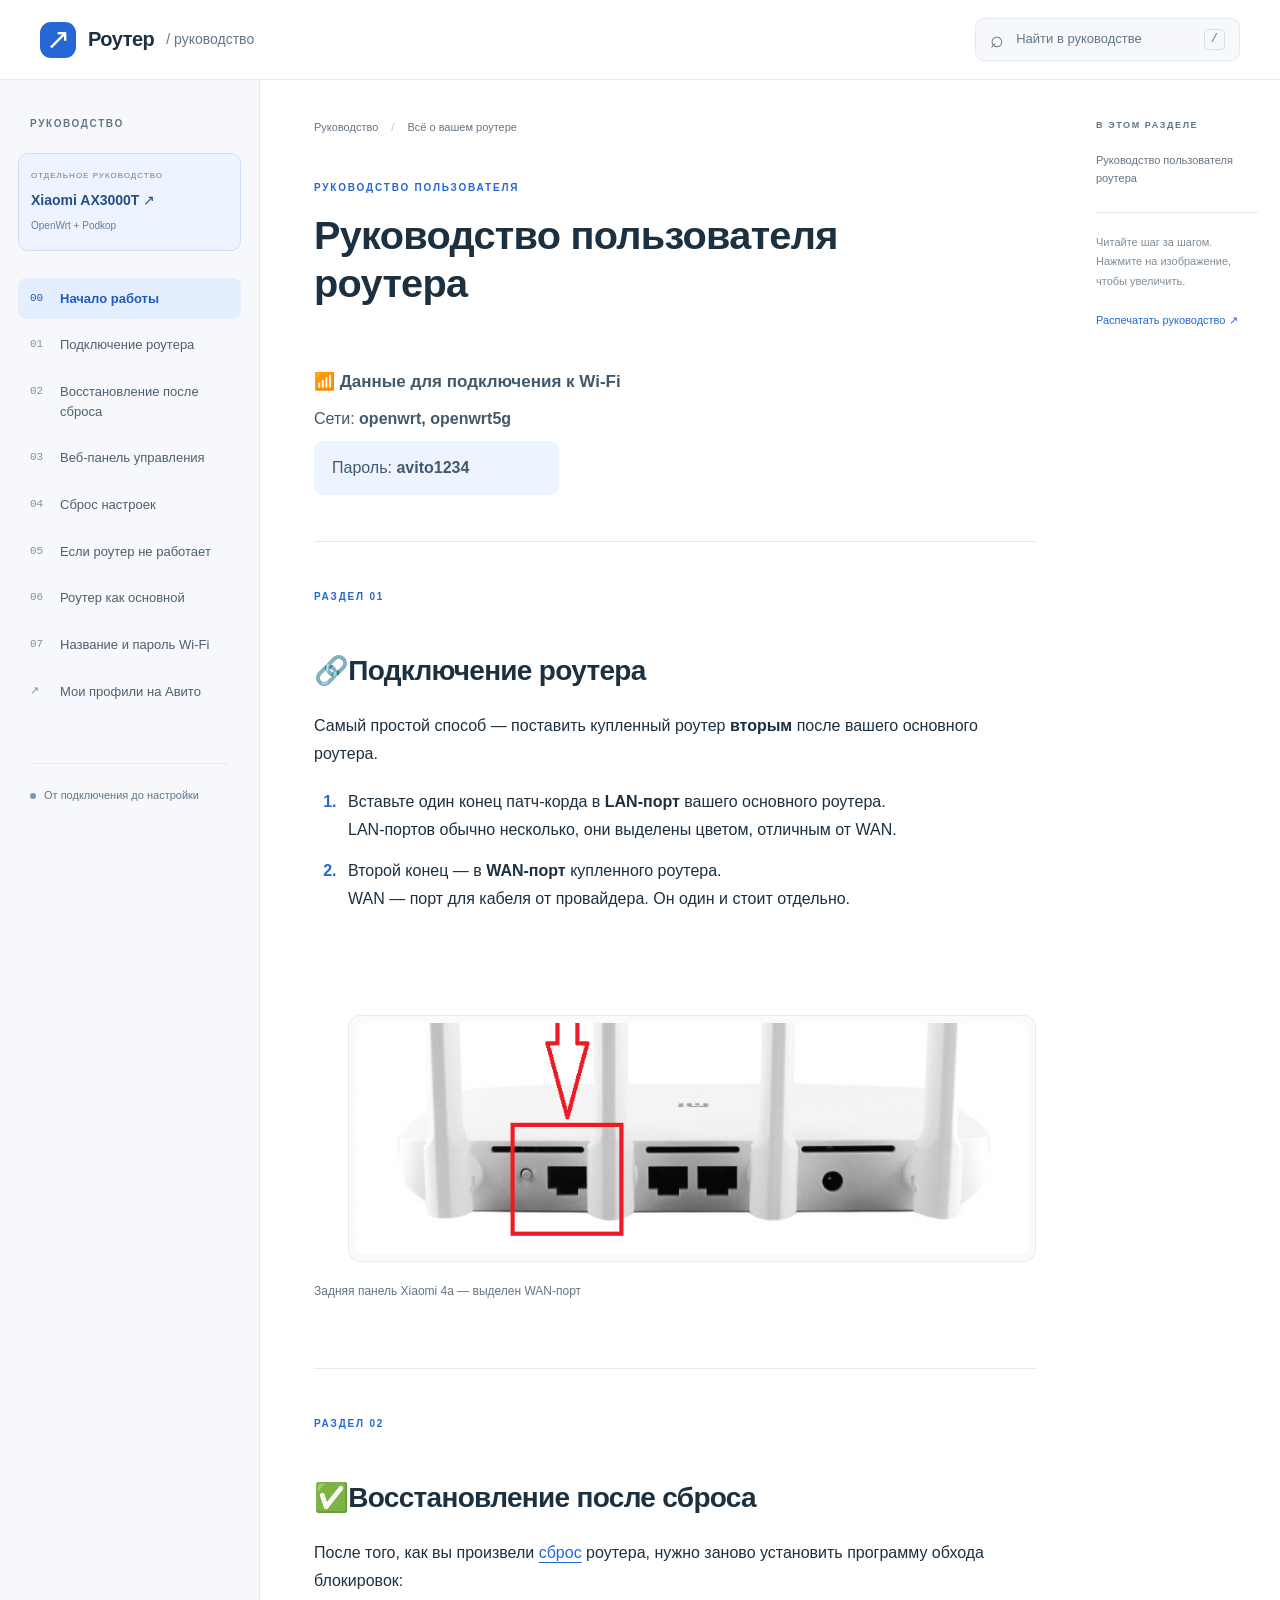
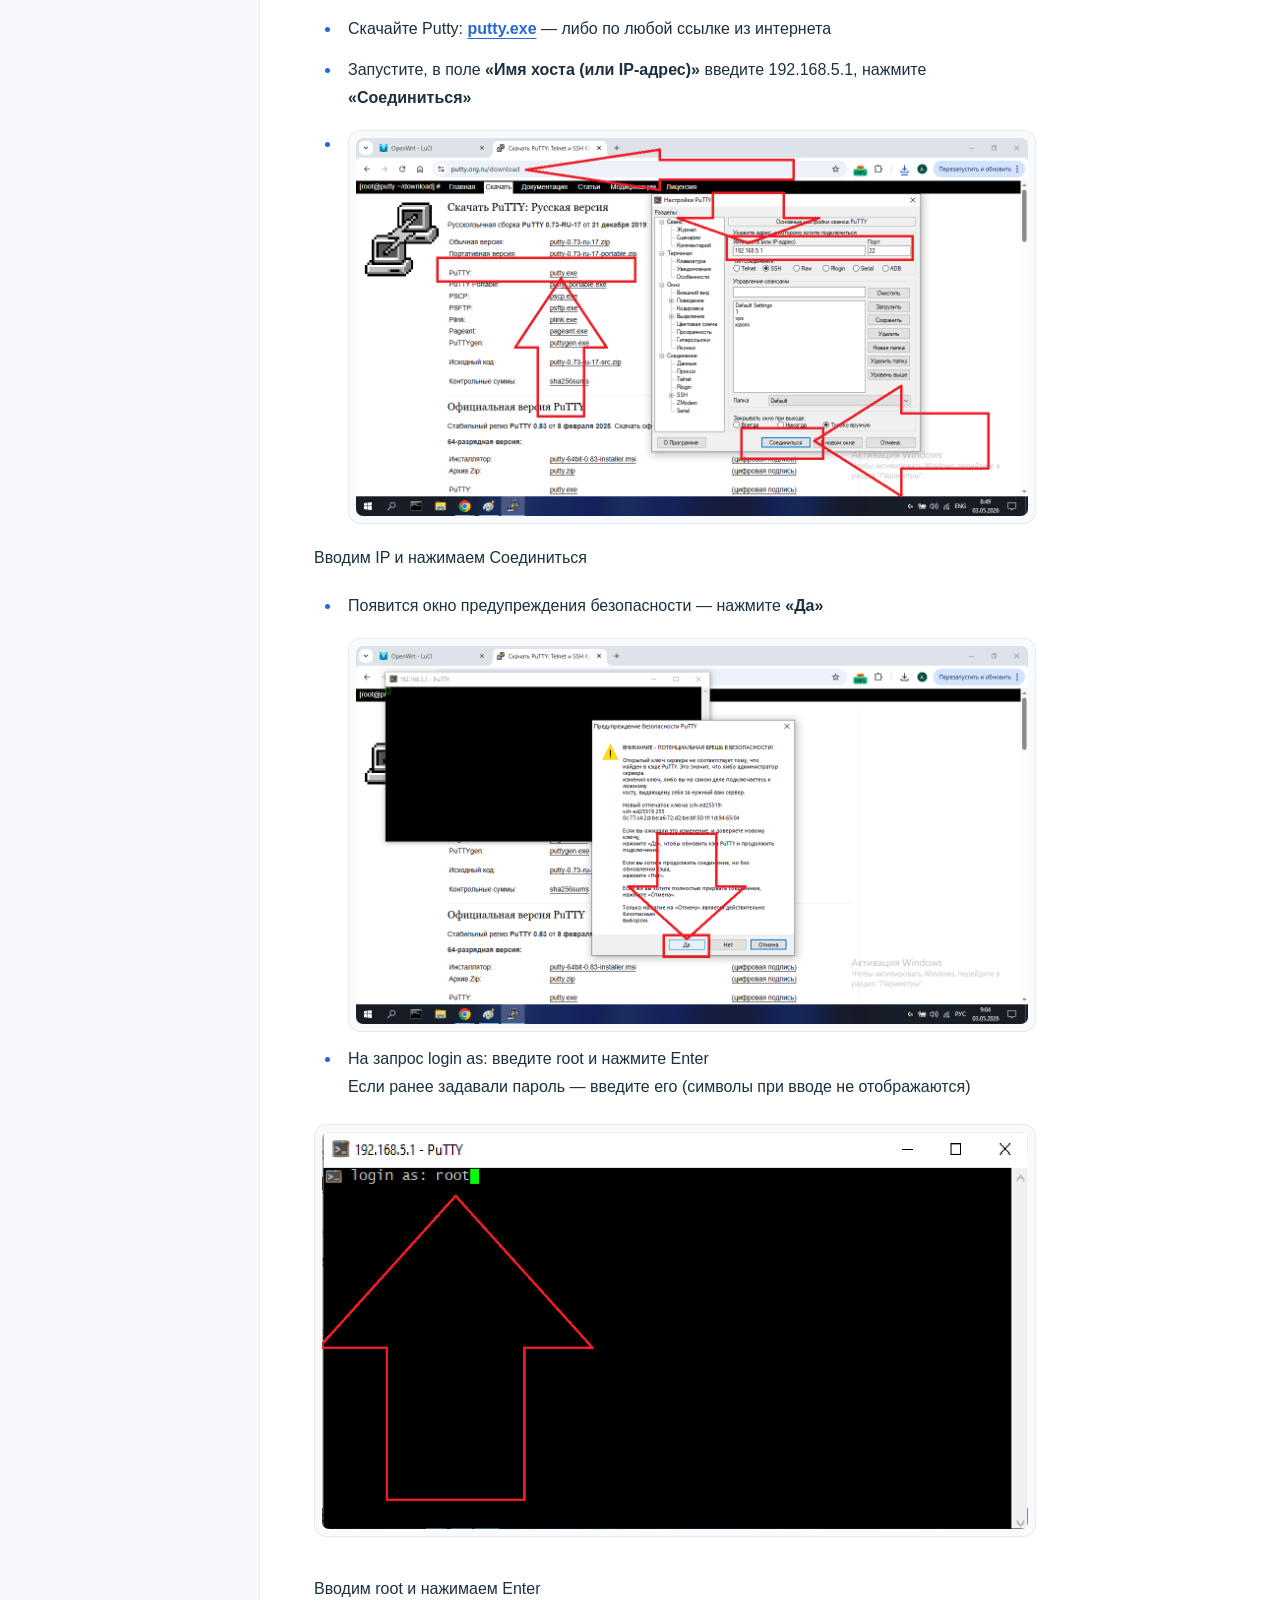
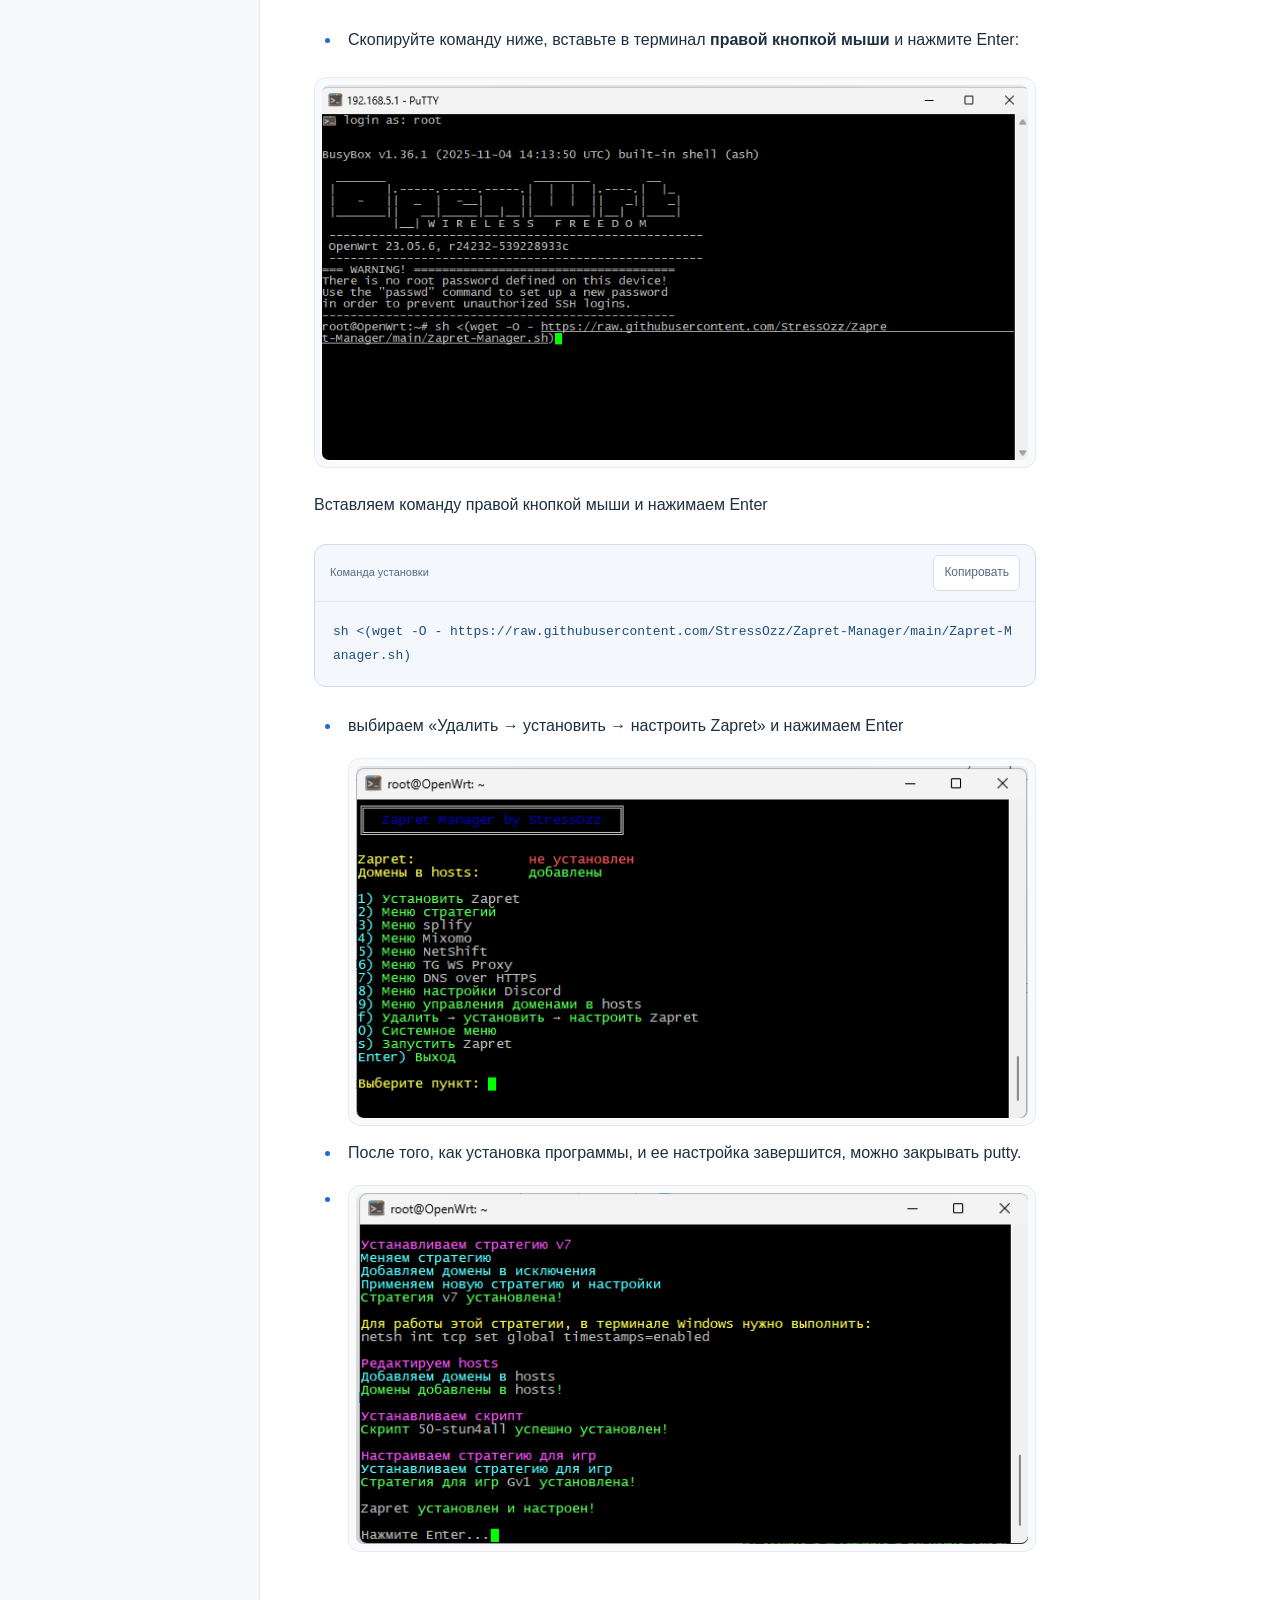
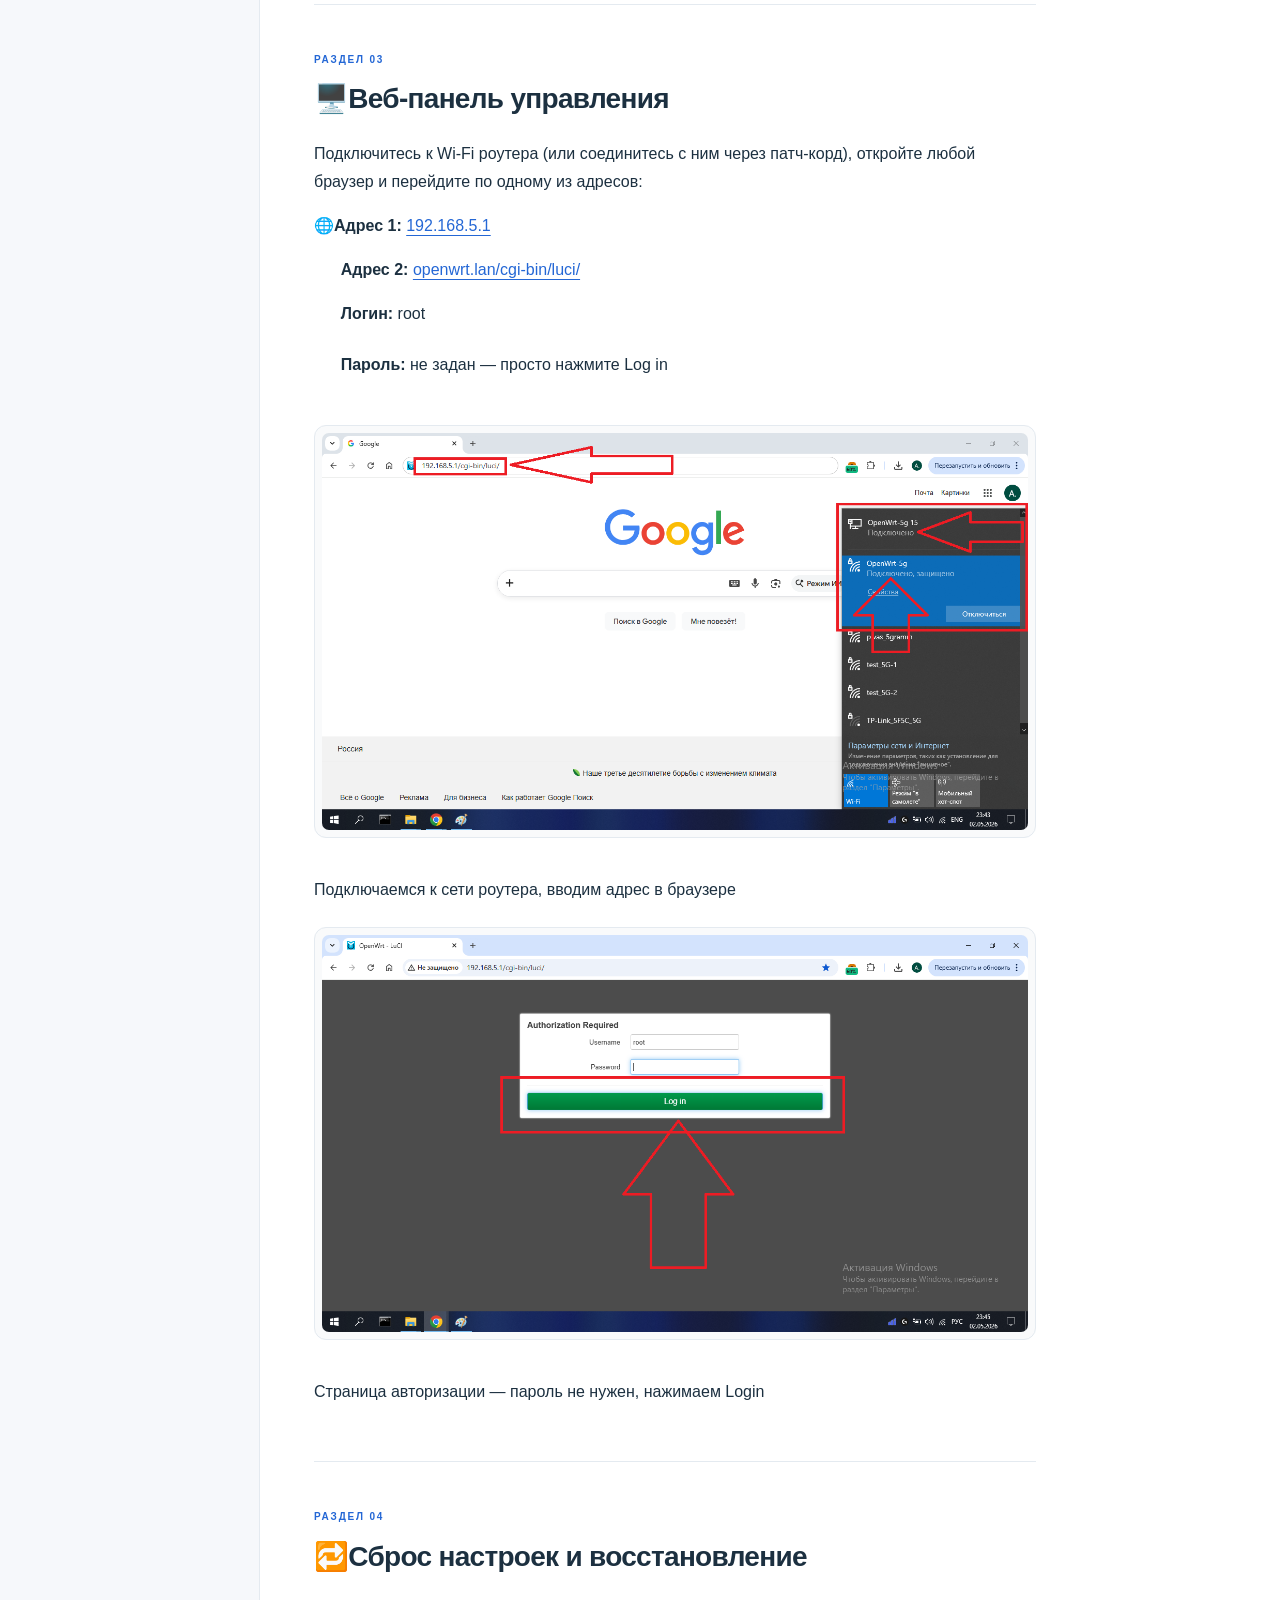
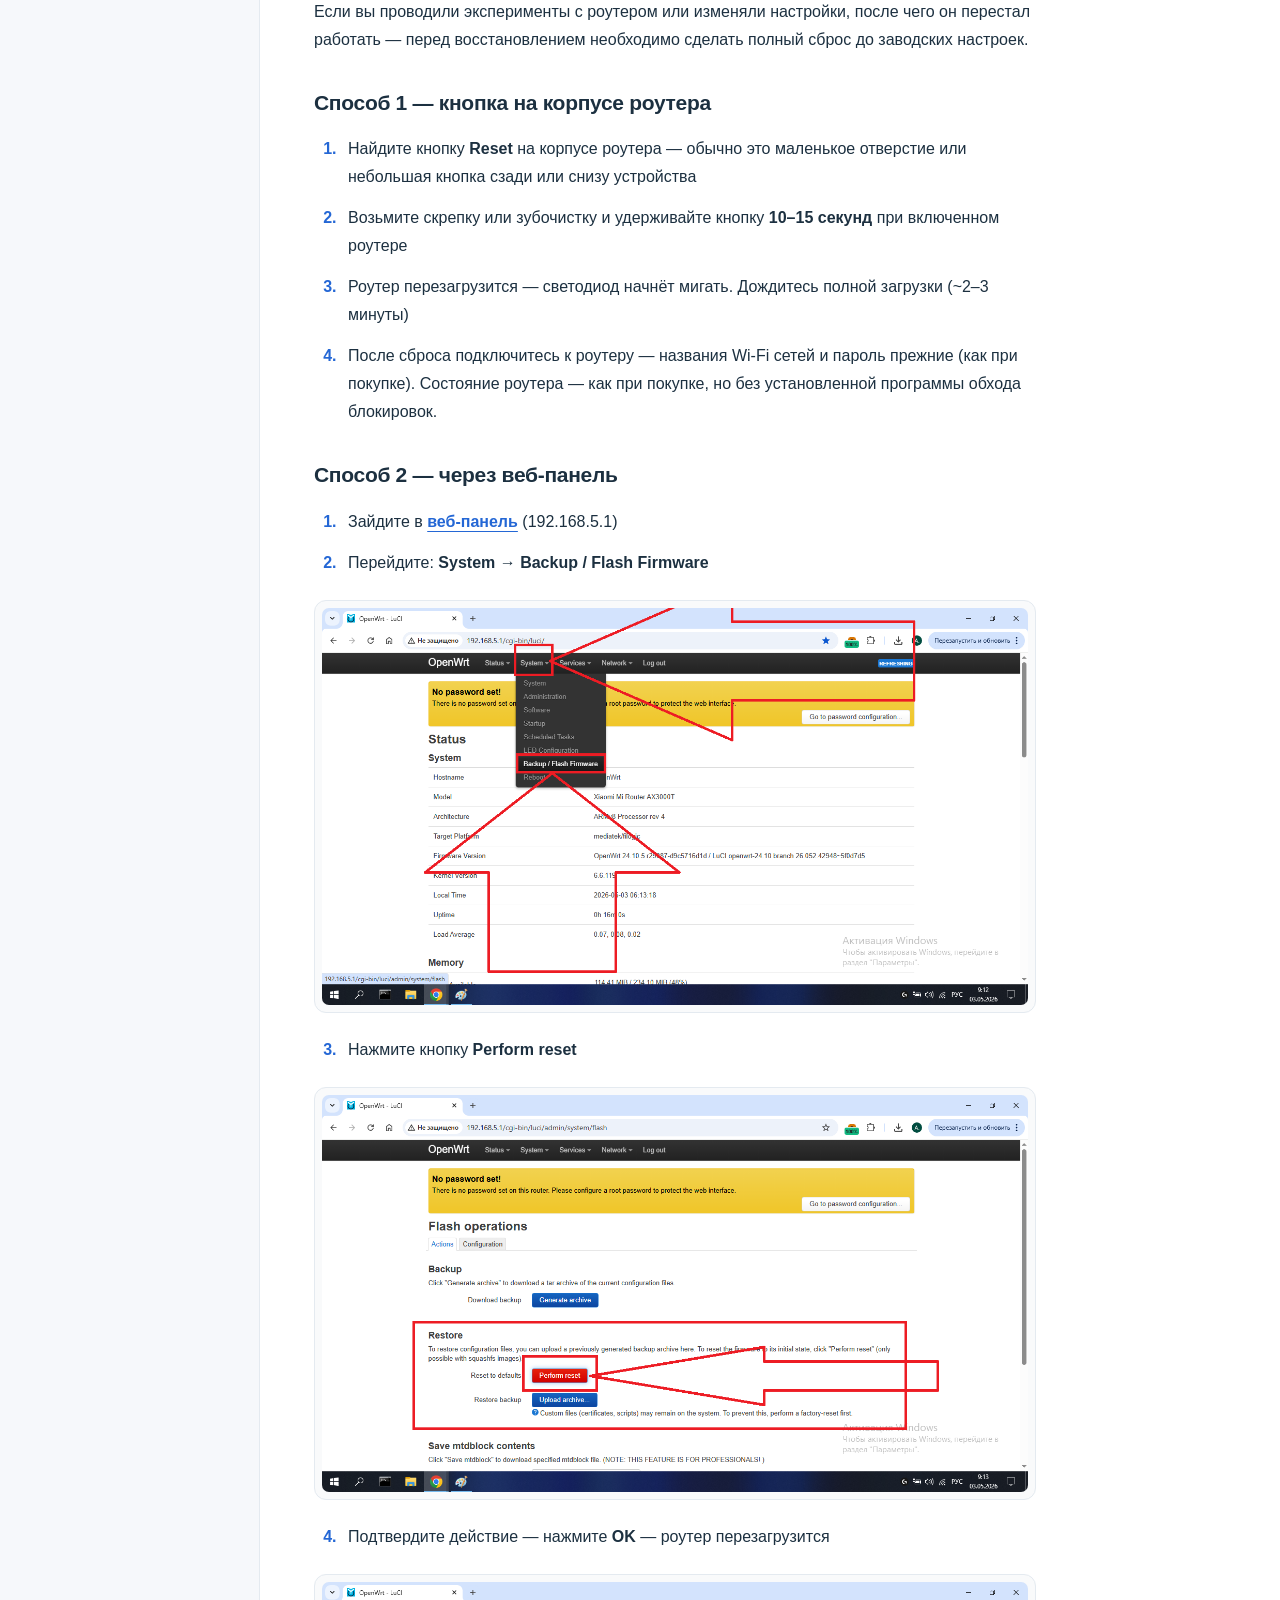
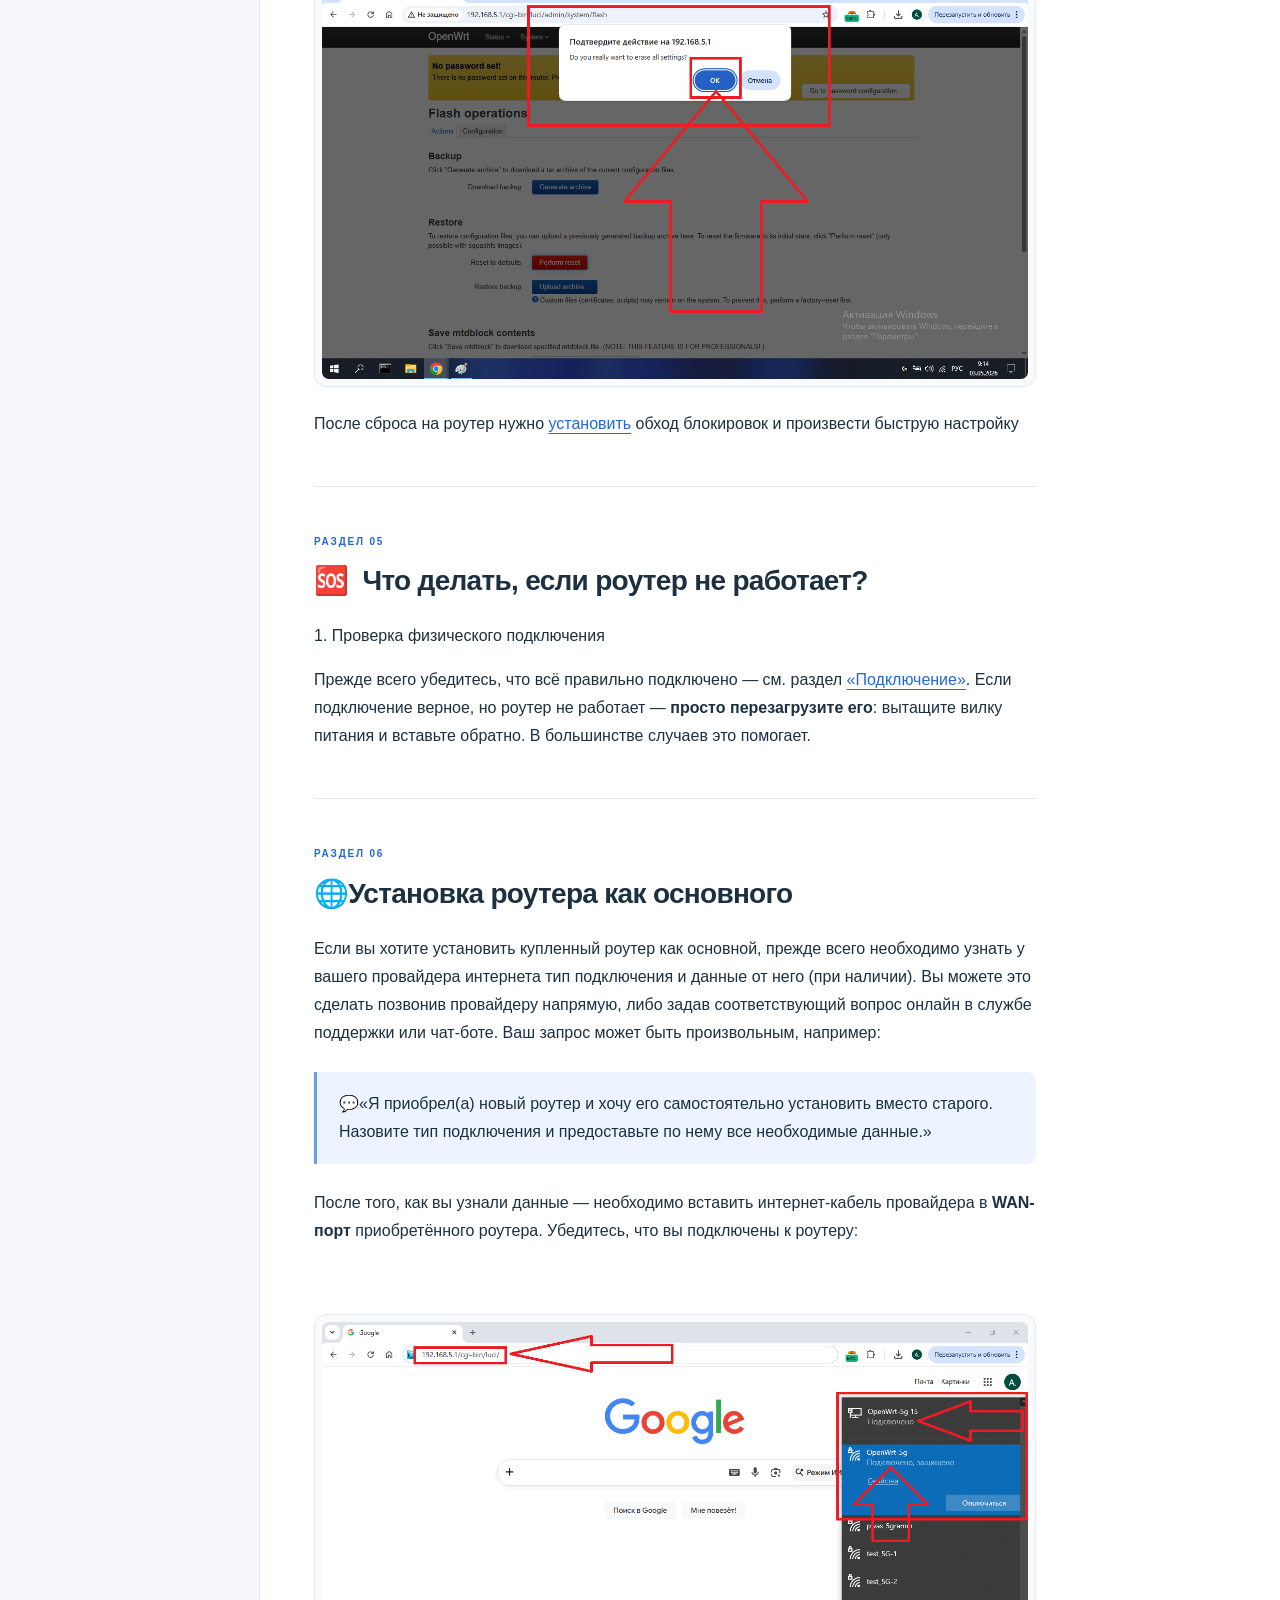
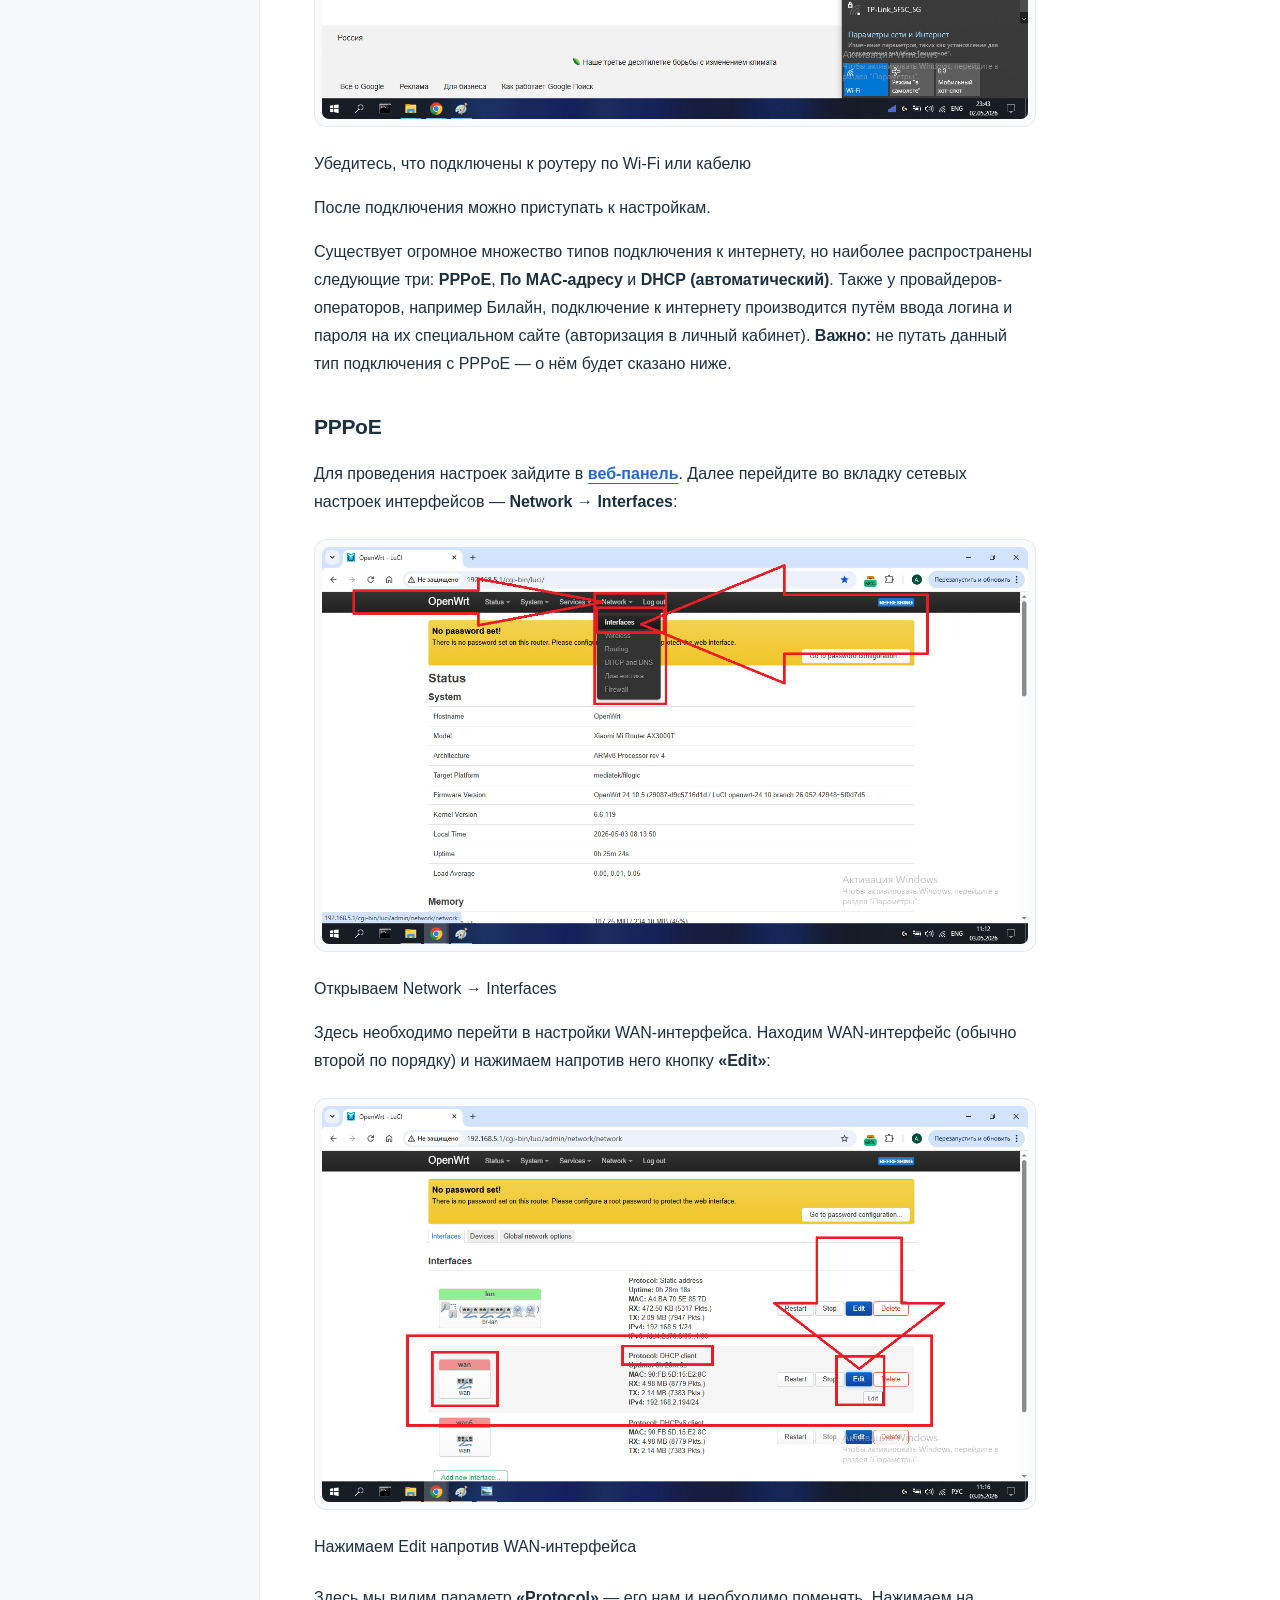
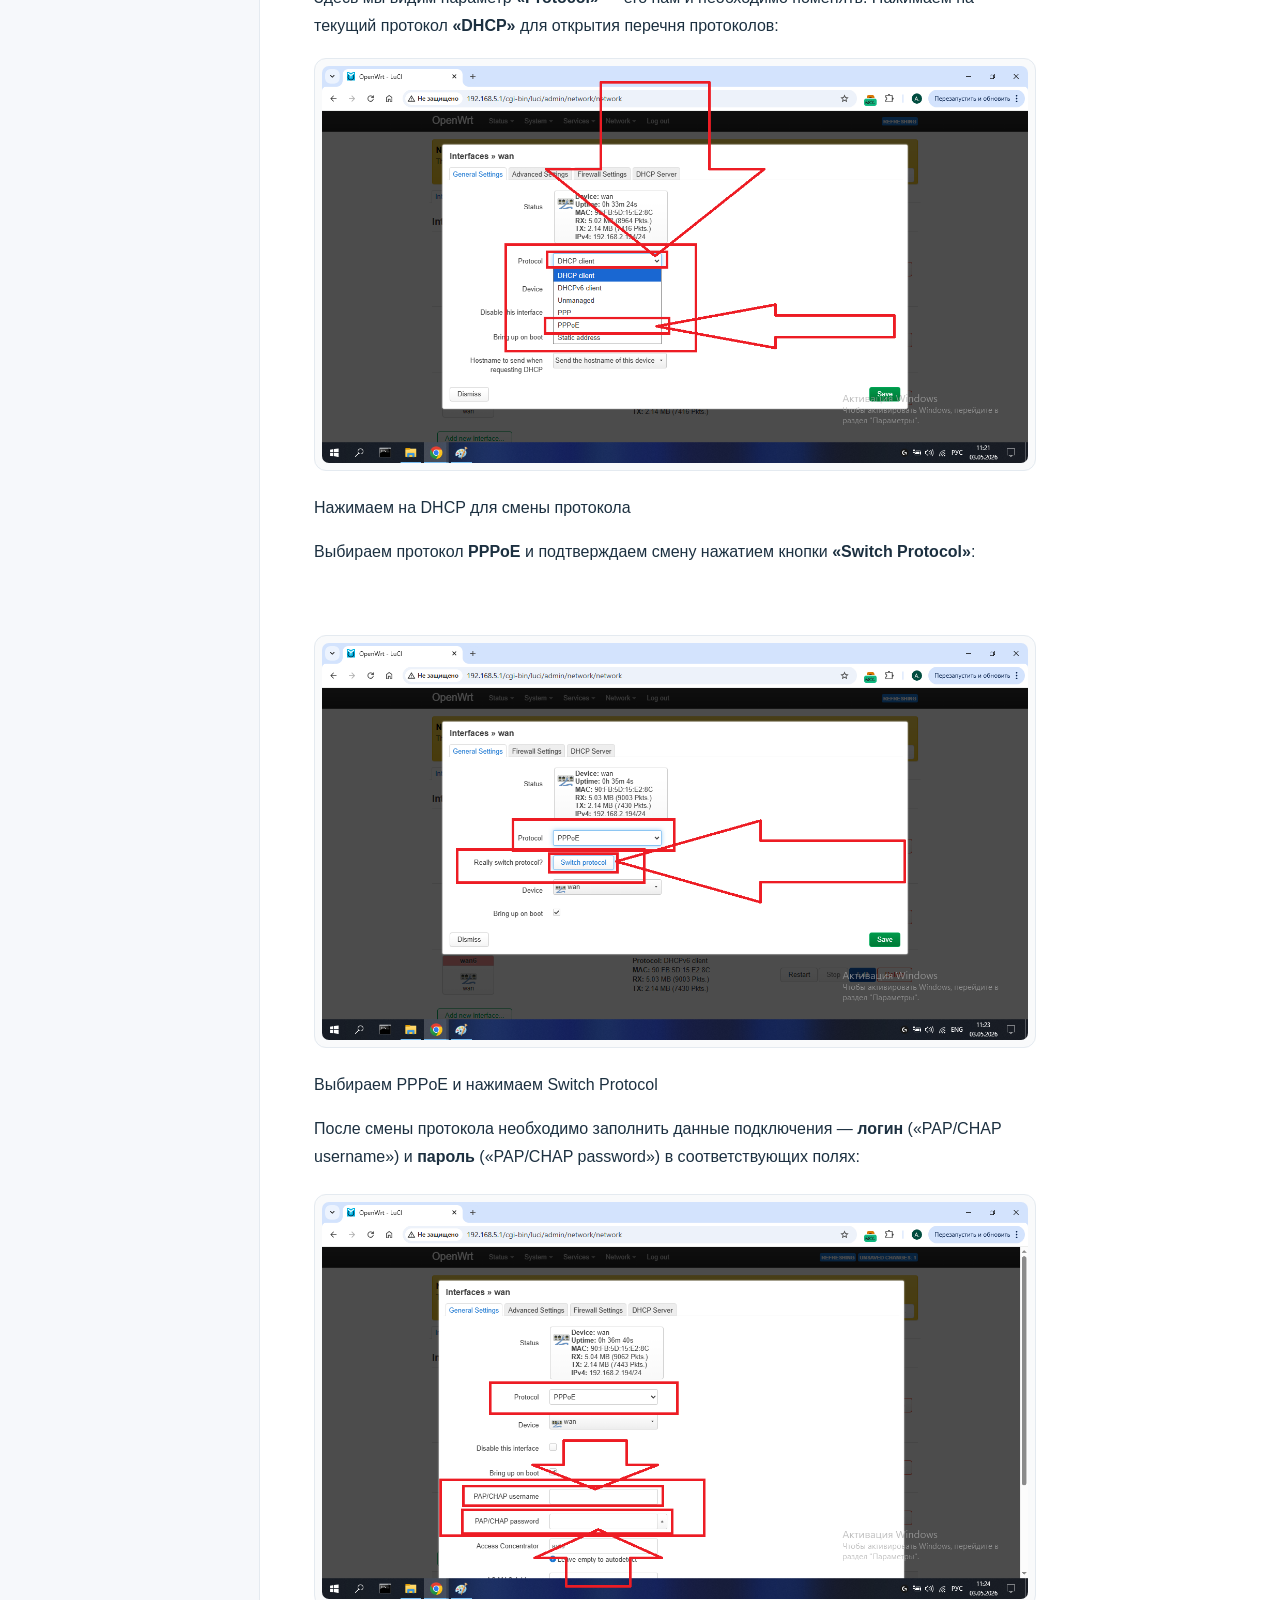
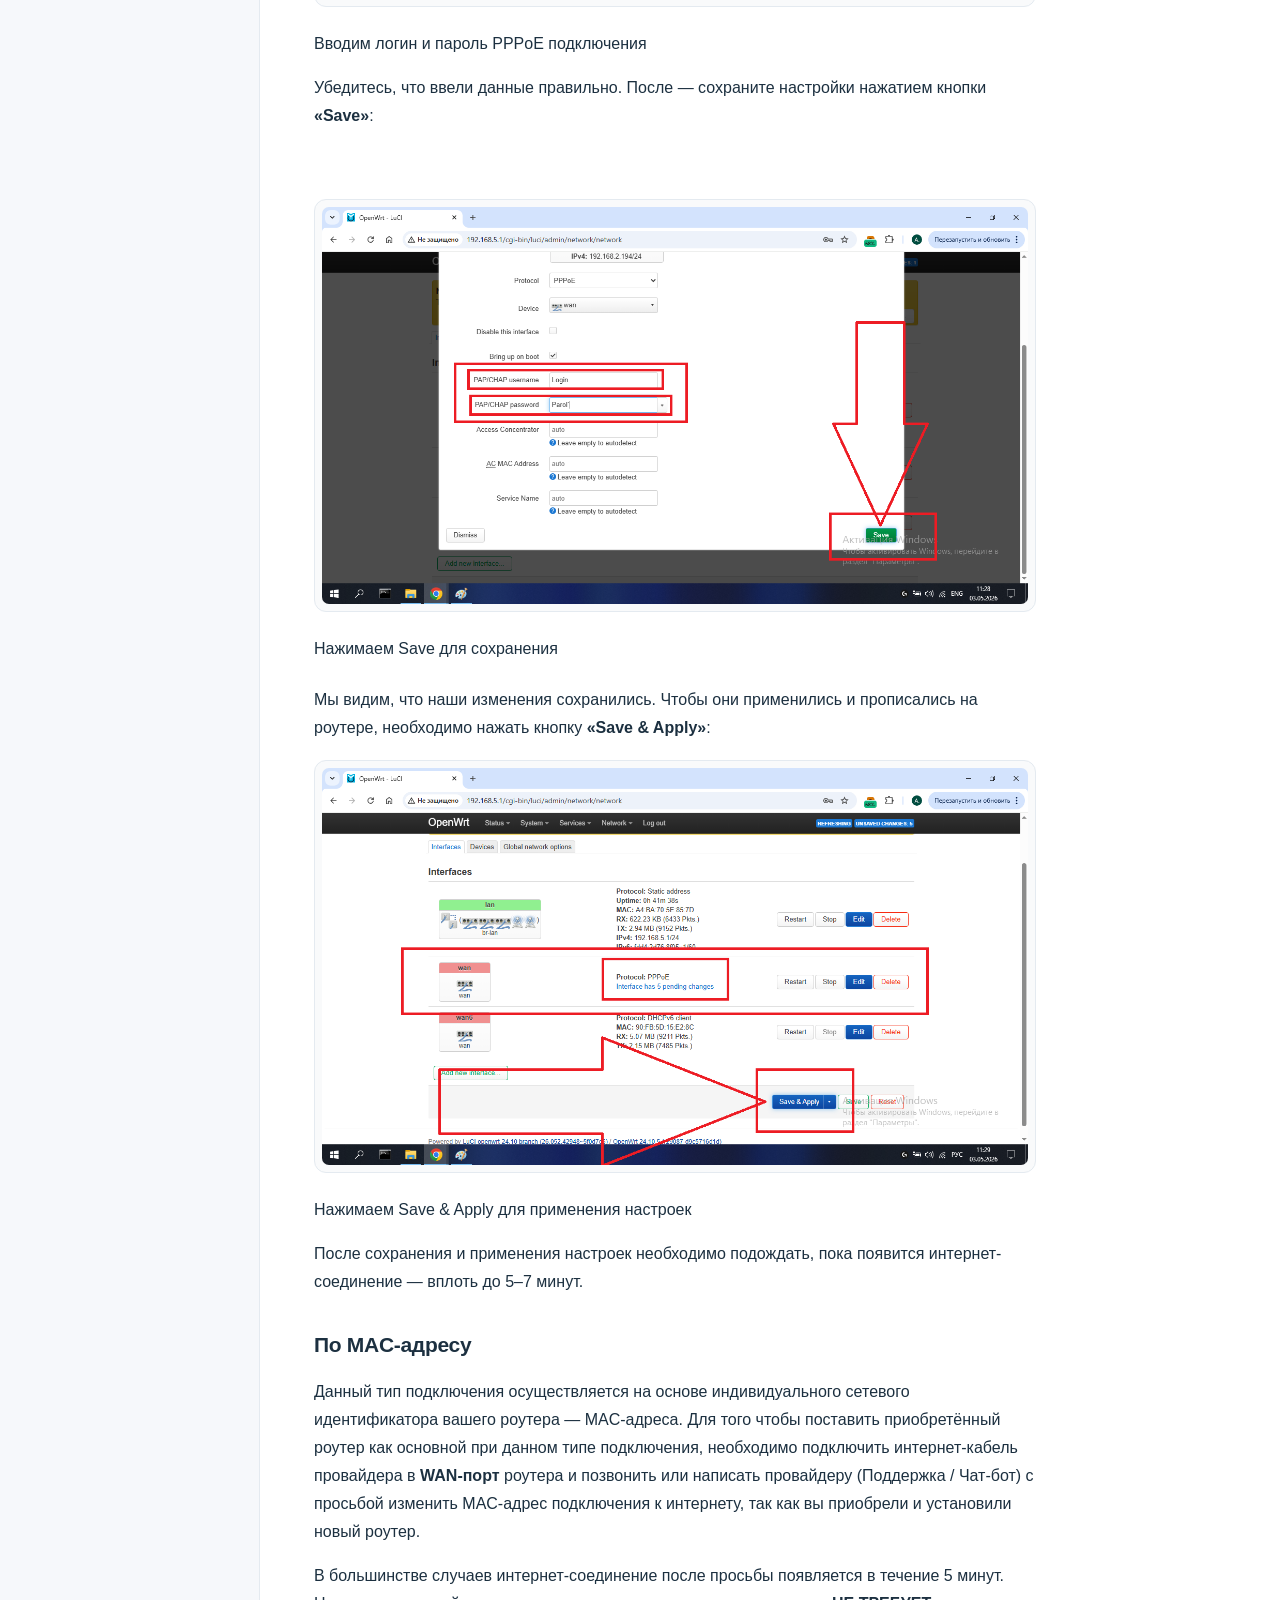
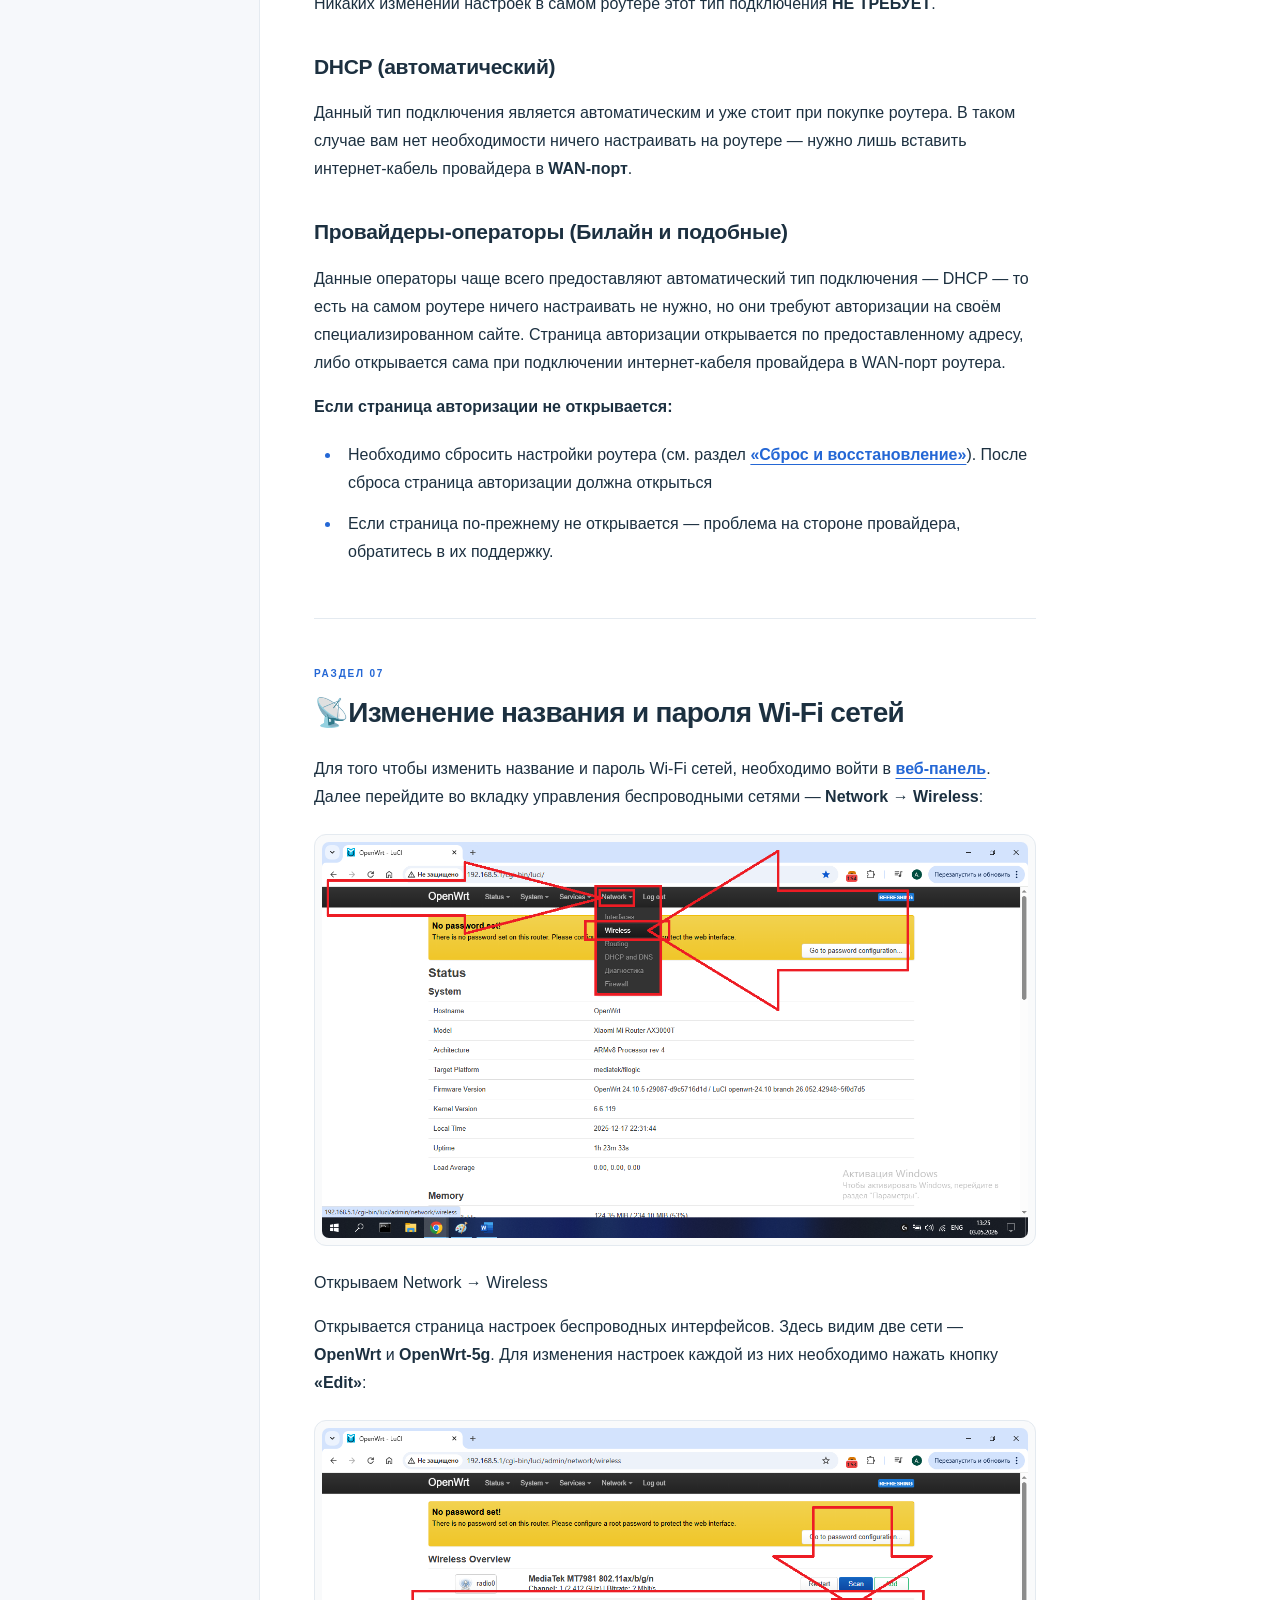
==== commit a83bea48: "Warn against AX3000T resets, correct Zapret step, and add review reminder" ====
--- a/index.html
+++ b/index.html
@@ -1,39 +1,39 @@
-<!doctype html>
-<html lang="ru">
-<head>
-  <meta charset="utf-8">
-  <meta name="viewport" content="width=device-width,initial-scale=1">
-  <meta name="theme-color" content="#ffffff">
-  <meta name="description" content="Руководство пользователя роутера: подключение, настройка Wi-Fi и восстановление. Пошаговые инструкции с изображениями.">
-  <title>Руководство пользователя роутера</title>
-  <link rel="icon" href="assets/favicon.svg" type="image/svg+xml">
-  <link rel="stylesheet" href="assets/style.css">
-  <script src="assets/app.js" defer></script>
-</head>
-<body>
-<a class="skip-link" href="#main-content">Перейти к инструкции</a>
-<header class="site-header">
-  <a class="brand" href="#start" aria-label="Роутер — в начало руководства"><span class="brand-icon" aria-hidden="true">↗</span><strong>Роутер</strong><span class="brand-caption">/ руководство</span></a>
-  <div class="header-actions"><button type="button" class="search-trigger" aria-label="Поиск по руководству"><span aria-hidden="true">⌕</span><span class="search-label">Найти в руководстве</span><kbd>/</kbd></button><button type="button" class="menu-toggle" aria-expanded="false" aria-controls="sidebar">☰ <span>Разделы</span></button></div>
-</header>
-<div class="reading-progress" aria-hidden="true"><span></span></div>
-<div class="page-layout">
-  <aside class="sidebar" id="sidebar"><div class="sidebar-inner"><div class="eyebrow">РУКОВОДСТВО</div><nav aria-label="Разделы руководства"><a class="guide-switch" href="ax3000t.html"><small>ОТДЕЛЬНОЕ РУКОВОДСТВО</small><strong>Xiaomi AX3000T ↗</strong><span>OpenWrt + Podkop</span></a><a href="#start" class="nav-link"><span class="nav-number">00</span><span>Начало работы</span></a><a href="#connection" class="nav-link"><span class="nav-number">01</span><span>Подключение роутера</span></a><a href="#restore" class="nav-link"><span class="nav-number">02</span><span>Восстановление после сброса</span></a><a href="#web-panel" class="nav-link"><span class="nav-number">03</span><span>Веб-панель управления</span></a><a href="#reset" class="nav-link"><span class="nav-number">04</span><span>Сброс настроек</span></a><a href="#troubleshooting" class="nav-link"><span class="nav-number">05</span><span>Если роутер не работает</span></a><a href="#main-router" class="nav-link"><span class="nav-number">06</span><span>Роутер как основной</span></a><a href="#wifi" class="nav-link"><span class="nav-number">07</span><span>Название и пароль Wi-Fi</span></a><a class="nav-link" href="#contacts"><span class="nav-number">↗</span><span>Мои профили на Авито</span></a></nav><div class="sidebar-bottom"><span class="sidebar-dot"></span>От подключения до настройки</div></div></aside>
-  <main id="main-content"><div class="breadcrumb">Руководство <span>/</span> Всё о вашем роутере</div><section class="guide-section" data-section="start" aria-labelledby="start"><div class="section-kicker">РУКОВОДСТВО ПОЛЬЗОВАТЕЛЯ</div><h1 id="start">Руководство пользователя роутера</h1><p class="connection-detail"><br><strong>📶</strong><strong> </strong><strong>Данные для подключения к Wi-Fi</strong> </p><p class="connection-detail">Сети: <strong>openwrt, openwrt5g</strong></p><p class="connection-detail">Пароль: <strong>avito1234</strong></p></section>
-<section class="guide-section" data-section="connection" aria-labelledby="connection"><div class="section-kicker">РАЗДЕЛ 01</div><h2 id="connection"><br>🔗Подключение роутера</h2><p>Самый простой способ — поставить купленный роутер <strong>вторым</strong> после вашего основного роутера.</p><ol start="1"><li>Вставьте один конец патч-корда в <strong>LAN-порт</strong> вашего основного роутера.<br>LAN-портов обычно несколько, они выделены цветом, отличным от WAN.</li><li>Второй конец — в <strong>WAN-порт</strong> купленного роутера.<br>WAN — порт для кабеля от провайдера. Он один и стоит отдельно.<br><br><br> <br><a class="screenshot" href="assets/images/step-01.png" data-lightbox aria-label="Увеличить: Второй конец — в WAN-порт купленного роутера.WAN — порт для кабеля от провайдера. Он один и стоит отдельно."><img src="assets/images/step-01.png" width="809" height="278" alt="Второй конец — в WAN-порт купленного роутера.WAN — порт для кабеля от провайдера. Он один и стоит отдельно." loading="lazy" decoding="async"></a></li></ol><p id="h.epzg52lcmxmv" class="image-caption">Задняя панель Xiaomi 4a — выделен WAN-порт <br><br></p></section>
-<section class="guide-section" data-section="restore" aria-labelledby="restore"><div class="section-kicker">РАЗДЕЛ 02</div><h2 id="restore"><br/>✅Восстановление после сброса</h2><p>После того, как вы произвели <a href="#reset">сброс</a> роутера, нужно заново установить программу обхода блокировок:        </p><ul><li>Скачайте Putty: <strong><a href="https://putty.org.ru/files/putty-0.73-ru-17/putty.exe" rel="noopener noreferrer" target="_blank">putty.exe</a></strong> — либо по любой ссылке из интернета</li><li>Запустите, в поле <strong>«Имя хоста (или IP-адрес)»</strong> введите 192.168.5.1, нажмите <strong>«Соединиться»</strong></li><li><a aria-label="Увеличить: Иллюстрация к инструкции, шаг 2" class="screenshot" data-lightbox="" href="assets/images/step-02.png"><img alt="Иллюстрация к инструкции, шаг 2" decoding="async" height="768" loading="lazy" src="assets/images/step-02.png" width="1366"/></a></li></ul><p>Вводим IP и нажимаем Соединиться </p><ul><li>Появится окно предупреждения безопасности — нажмите <strong>«Да»</strong><a aria-label="Увеличить: Появится окно предупреждения безопасности — нажмите «Да»" class="screenshot" data-lightbox="" href="assets/images/step-03.png"><img alt="Появится окно предупреждения безопасности — нажмите «Да»" decoding="async" height="768" loading="lazy" src="assets/images/step-03.png" width="1366"/></a></li><li>На запрос login as: введите root и нажмите Enter<br/>Если ранее задавали пароль — введите его (символы при вводе не отображаются)</li></ul><p class="image-paragraph"><a aria-label="Увеличить: Вводим root и нажимаем Enter" class="screenshot" data-lightbox="" href="assets/images/step-04.png"><img alt="Вводим root и нажимаем Enter" decoding="async" height="768" loading="lazy" src="assets/images/step-04.png" width="1366"/></a><br/>Вводим root и нажимаем Enter </p><ul><li>Скопируйте команду ниже, вставьте в терминал <strong>правой кнопкой мыши</strong> и нажмите Enter:</li></ul><p class="image-paragraph"><a aria-label="Увеличить: Иллюстрация к инструкции, шаг 5" class="screenshot" data-lightbox="" href="assets/images/step-05.png"><img alt="Иллюстрация к инструкции, шаг 5" decoding="async" height="425" loading="lazy" src="assets/images/step-05.png" width="800"/></a></p><p>Вставляем команду правой кнопкой мыши и нажимаем Enter</p><div class="code-block"><div class="code-header"><span>Команда установки</span><button class="copy-button" type="button">Копировать</button></div><pre><code>sh &lt;(wget -O - https://raw.githubusercontent.com/StressOzz/Zapret-Manager/main/Zapret-Manager.sh)</code></pre></div><ul><li>в меню программы вводим букву f и нажимаем Enter<br/><a aria-label="Увеличить: в меню программы вводим букву f и нажимаем Enter" class="screenshot" data-lightbox="" href="assets/images/step-06.png"><img alt="в меню программы вводим букву f и нажимаем Enter" decoding="async" height="347" loading="lazy" src="assets/images/step-06.png" width="662"/></a></li><li>После того, как установка программы, и ее настройка завершится, можно закрывать putty.</li><li><a aria-label="Увеличить: Иллюстрация к инструкции, шаг 7" class="screenshot" data-lightbox="" href="assets/images/step-07.png"><img alt="Иллюстрация к инструкции, шаг 7" decoding="async" height="346" loading="lazy" src="assets/images/step-07.png" width="663"/></a></li></ul></section>
-<section class="guide-section" data-section="web-panel" aria-labelledby="web-panel"><div class="section-kicker">РАЗДЕЛ 03</div><h2 id="web-panel">🖥️Веб-панель управления</h2><p>Подключитесь к Wi-Fi роутера (или соединитесь с ним через патч-корд), откройте любой браузер и перейдите по одному из адресов: </p><p>🌐<strong>Адрес 1:</strong> <a href="http://192.168.5.1/" target="_blank" rel="noopener noreferrer">192.168.5.1</a></p><p><strong>      Адрес 2:</strong> <a href="http://openwrt.lan/cgi-bin/luci/" target="_blank" rel="noopener noreferrer">openwrt.lan/cgi-bin/luci/</a></p><p><strong>      Логин:</strong> root</p><p class="image-paragraph"><strong>      Пароль:</strong> не задан — просто нажмите Log in <br><br><a class="screenshot" href="assets/images/step-08.png" data-lightbox aria-label="Увеличить: Пароль: не задан — просто нажмите Log in Подключаемся к сети роутера, вводим адрес в браузере"><img src="assets/images/step-08.png" width="1366" height="768" alt="Пароль: не задан — просто нажмите Log in Подключаемся к сети роутера, вводим адрес в браузере" loading="lazy" decoding="async"></a><br>Подключаемся к сети роутера, вводим адрес в браузере</p><p class="image-paragraph"><a class="screenshot" href="assets/images/step-09.png" data-lightbox aria-label="Увеличить: Страница авторизации — пароль не нужен, нажимаем Login"><img src="assets/images/step-09.png" width="1366" height="768" alt="Страница авторизации — пароль не нужен, нажимаем Login" loading="lazy" decoding="async"></a><br>Страница авторизации — пароль не нужен, нажимаем Login </p></section>
-<section class="guide-section" data-section="reset" aria-labelledby="reset"><div class="section-kicker">РАЗДЕЛ 04</div><h2 id="reset">🔁Сброс настроек и восстановление</h2><p>Если вы проводили эксперименты с роутером или изменяли настройки, после чего он перестал работать — перед восстановлением необходимо сделать полный сброс до заводских настроек. </p><h3 id="h.954birbhz1p5">Способ 1 — кнопка на корпусе роутера</h3><ol start="1"><li>Найдите кнопку <strong>Reset</strong> на корпусе роутера — обычно это маленькое отверстие или небольшая кнопка сзади или снизу устройства</li><li>Возьмите скрепку или зубочистку и удерживайте кнопку <strong>10–15 секунд</strong> при включенном роутере</li><li>Роутер перезагрузится — светодиод начнёт мигать. Дождитесь полной загрузки (~2–3 минуты)</li><li>После сброса подключитесь к роутеру — названия Wi-Fi сетей и пароль прежние (как при покупке). Состояние роутера — как при покупке, но без установленной программы обхода блокировок.</li></ol><h3 id="h.kordyvnx34q9">Способ 2 — через веб-панель</h3><ol start="1"><li>Зайдите в <strong><a href="#web-panel">веб-панель</a></strong> (192.168.5.1)</li><li>Перейдите: <strong>System → Backup / Flash Firmware</strong></li></ol><p class="image-paragraph"><a class="screenshot" href="assets/images/step-10.png" data-lightbox aria-label="Увеличить: Иллюстрация к инструкции, шаг 10"><img src="assets/images/step-10.png" width="1366" height="768" alt="Иллюстрация к инструкции, шаг 10" loading="lazy" decoding="async"></a></p><ol start="3"><li>Нажмите кнопку <strong>Perform reset</strong></li></ol><p class="image-paragraph"><a class="screenshot" href="assets/images/step-11.png" data-lightbox aria-label="Увеличить: Иллюстрация к инструкции, шаг 11"><img src="assets/images/step-11.png" width="1366" height="768" alt="Иллюстрация к инструкции, шаг 11" loading="lazy" decoding="async"></a></p><ol start="4"><li>Подтвердите действие — нажмите <strong>OK</strong> — роутер перезагрузится</li></ol><p class="image-paragraph"><a class="screenshot" href="assets/images/step-12.png" data-lightbox aria-label="Увеличить: Иллюстрация к инструкции, шаг 12"><img src="assets/images/step-12.png" width="1366" height="768" alt="Иллюстрация к инструкции, шаг 12" loading="lazy" decoding="async"></a></p><p>После сброса на роутер нужно <a href="#restore">установить</a> обход блокировок и произвести быструю настройку </p></section>
-<section class="guide-section" data-section="troubleshooting" aria-labelledby="troubleshooting"><div class="section-kicker">РАЗДЕЛ 05</div><h2 id="troubleshooting">🆘  Что делать, если роутер не работает?</h2><p>1. Проверка физического подключения</p><p>Прежде всего убедитесь, что всё правильно подключено — см. раздел <a href="#connection">«Подключение»</a>. Если подключение верное, но роутер не работает — <strong>просто перезагрузите его</strong>: вытащите вилку питания и вставьте обратно. В большинстве случаев это помогает.</p></section>
-<section class="guide-section" data-section="main-router" aria-labelledby="main-router"><div class="section-kicker">РАЗДЕЛ 06</div><h2 id="main-router">🌐Установка роутера как основного</h2><p>Если вы хотите установить купленный роутер как основной, прежде всего необходимо узнать у вашего провайдера интернета тип подключения и данные от него (при наличии). Вы можете это сделать позвонив провайдеру напрямую, либо задав соответствующий вопрос онлайн в службе поддержки или чат-боте. Ваш запрос может быть произвольным, например:</p><blockquote>💬«Я приобрел(а) новый роутер и хочу его самостоятельно установить вместо старого. Назовите тип подключения и предоставьте по нему все необходимые данные.»</blockquote><p>После того, как вы узнали данные — необходимо вставить интернет-кабель провайдера в <strong>WAN-порт</strong> приобретённого роутера. Убедитесь, что вы подключены к роутеру:</p><p class="image-paragraph"> <a class="screenshot" href="assets/images/step-13.png" data-lightbox aria-label="Увеличить: Иллюстрация к инструкции, шаг 13"><img src="assets/images/step-13.png" width="1366" height="768" alt="Иллюстрация к инструкции, шаг 13" loading="lazy" decoding="async"></a></p><p>Убедитесь, что подключены к роутеру по Wi-Fi или кабелю </p><p>После подключения можно приступать к настройкам. </p><p>Существует огромное множество типов подключения к интернету, но наиболее распространены следующие три: <strong>PPPoE</strong>, <strong>По MAC-адресу</strong> и <strong>DHCP (автоматический)</strong>. Также у провайдеров-операторов, например Билайн, подключение к интернету производится путём ввода логина и пароля на их специальном сайте (авторизация в личный кабинет). <strong>Важно:</strong> не путать данный тип подключения с PPPoE — о нём будет сказано ниже.</p><h3 id="h.uvfynf6u6amo">PPPoE</h3><p>Для проведения настроек зайдите в <strong><a href="#web-panel">веб-панель</a></strong>. Далее перейдите во вкладку сетевых настроек интерфейсов — <strong>Network → Interfaces</strong>:</p><p class="image-paragraph"><a class="screenshot" href="assets/images/step-14.png" data-lightbox aria-label="Увеличить: Иллюстрация к инструкции, шаг 14"><img src="assets/images/step-14.png" width="1366" height="768" alt="Иллюстрация к инструкции, шаг 14" loading="lazy" decoding="async"></a></p><p>Открываем Network → Interfaces </p><p>Здесь необходимо перейти в настройки WAN-интерфейса. Находим WAN-интерфейс (обычно второй по порядку) и нажимаем напротив него кнопку <strong>«Edit»</strong>: </p><p class="image-paragraph"><a class="screenshot" href="assets/images/step-15.png" data-lightbox aria-label="Увеличить: Иллюстрация к инструкции, шаг 15"><img src="assets/images/step-15.png" width="1366" height="768" alt="Иллюстрация к инструкции, шаг 15" loading="lazy" decoding="async"></a></p><p>Нажимаем Edit напротив WAN-интерфейса </p><p class="image-paragraph">Здесь мы видим параметр <strong>«Protocol»</strong> — его нам и необходимо поменять. Нажимаем на текущий протокол <strong>«DHCP»</strong> для открытия перечня протоколов: <a class="screenshot" href="assets/images/step-16.png" data-lightbox aria-label="Увеличить: Здесь мы видим параметр «Protocol» — его нам и необходимо поменять. Нажимаем на текущий протокол «DHCP» для открытия перечня протоколов:"><img src="assets/images/step-16.png" width="1366" height="768" alt="Здесь мы видим параметр «Protocol» — его нам и необходимо поменять. Нажимаем на текущий протокол «DHCP» для открытия перечня протоколов:" loading="lazy" decoding="async"></a></p><p>Нажимаем на DHCP для смены протокола </p><p>Выбираем протокол <strong>PPPoE</strong> и подтверждаем смену нажатием кнопки <strong>«Switch Protocol»</strong>:</p><p class="image-paragraph"> <a class="screenshot" href="assets/images/step-17.png" data-lightbox aria-label="Увеличить: Иллюстрация к инструкции, шаг 17"><img src="assets/images/step-17.png" width="1366" height="768" alt="Иллюстрация к инструкции, шаг 17" loading="lazy" decoding="async"></a></p><p>Выбираем PPPoE и нажимаем Switch Protocol </p><p>После смены протокола необходимо заполнить данные подключения — <strong>логин</strong> («PAP/CHAP username») и <strong>пароль</strong> («PAP/CHAP password») в соответствующих полях: </p><p class="image-paragraph"><a class="screenshot" href="assets/images/step-18.png" data-lightbox aria-label="Увеличить: Иллюстрация к инструкции, шаг 18"><img src="assets/images/step-18.png" width="1366" height="768" alt="Иллюстрация к инструкции, шаг 18" loading="lazy" decoding="async"></a></p><p>Вводим логин и пароль PPPoE подключения </p><p>Убедитесь, что ввели данные правильно. После — сохраните настройки нажатием кнопки <strong>«Save»</strong>:</p><p class="image-paragraph"> <a class="screenshot" href="assets/images/step-19.png" data-lightbox aria-label="Увеличить: Иллюстрация к инструкции, шаг 19"><img src="assets/images/step-19.png" width="1366" height="768" alt="Иллюстрация к инструкции, шаг 19" loading="lazy" decoding="async"></a></p><p>Нажимаем Save для сохранения </p><p class="image-paragraph">Мы видим, что наши изменения сохранились. Чтобы они применились и прописались на роутере, необходимо нажать кнопку <strong>«Save &amp; Apply»</strong>: <a class="screenshot" href="assets/images/step-20.png" data-lightbox aria-label="Увеличить: Мы видим, что наши изменения сохранились. Чтобы они применились и прописались на роутере, необходимо нажать кнопку «Save &amp; Apply»:"><img src="assets/images/step-20.png" width="1366" height="768" alt="Мы видим, что наши изменения сохранились. Чтобы они применились и прописались на роутере, необходимо нажать кнопку «Save &amp; Apply»:" loading="lazy" decoding="async"></a></p><p>Нажимаем Save &amp; Apply для применения настроек </p><p>После сохранения и применения настроек необходимо подождать, пока появится интернет-соединение — вплоть до 5–7 минут. </p><h3 id="h.884m51qfrurm">По MAC-адресу</h3><p>Данный тип подключения осуществляется на основе индивидуального сетевого идентификатора вашего роутера — MAC-адреса. Для того чтобы поставить приобретённый роутер как основной при данном типе подключения, необходимо подключить интернет-кабель провайдера в <strong>WAN-порт</strong> роутера и позвонить или написать провайдеру (Поддержка / Чат-бот) с просьбой изменить MAC-адрес подключения к интернету, так как вы приобрели и установили новый роутер.</p><p>В большинстве случаев интернет-соединение после просьбы появляется в течение 5 минут. Никаких изменений настроек в самом роутере этот тип подключения <strong>НЕ ТРЕБУЕТ</strong>.</p><h3 id="h.6qv79t6xy2jt">DHCP (автоматический)</h3><p>Данный тип подключения является автоматическим и уже стоит при покупке роутера. В таком случае вам нет необходимости ничего настраивать на роутере — нужно лишь вставить интернет-кабель провайдера в <strong>WAN-порт</strong>.</p><h3 id="h.kei2ezk9vyg2">Провайдеры-операторы (Билайн и подобные)</h3><p>Данные операторы чаще всего предоставляют автоматический тип подключения — DHCP — то есть на самом роутере ничего настраивать не нужно, но они требуют авторизации на своём специализированном сайте. Страница авторизации открывается по предоставленному адресу, либо открывается сама при подключении интернет-кабеля провайдера в WAN-порт роутера.</p><p><strong>Если страница авторизации не открывается:</strong></p><ul><li>Необходимо сбросить настройки роутера (см. раздел <strong><a href="#reset">«Сброс и восстановление»</a></strong>). После сброса страница авторизации должна открыться</li><li>Если страница по-прежнему не открывается — проблема на стороне провайдера, обратитесь в их поддержку.</li></ul></section>
-<section class="guide-section" data-section="wifi" aria-labelledby="wifi"><div class="section-kicker">РАЗДЕЛ 07</div><h2 id="wifi">📡Изменение названия и пароля Wi-Fi сетей</h2><p>Для того чтобы изменить название и пароль Wi-Fi сетей, необходимо войти в <strong><a href="#web-panel">веб-панель</a></strong>. Далее перейдите во вкладку управления беспроводными сетями — <strong>Network → Wireless</strong>: </p><p class="image-paragraph"><a class="screenshot" href="assets/images/step-21.png" data-lightbox aria-label="Увеличить: Иллюстрация к инструкции, шаг 21"><img src="assets/images/step-21.png" width="1366" height="768" alt="Иллюстрация к инструкции, шаг 21" loading="lazy" decoding="async"></a></p><p>Открываем Network → Wireless </p><p>Открывается страница настроек беспроводных интерфейсов. Здесь видим две сети — <strong>OpenWrt</strong> и <strong>OpenWrt-5g</strong>. Для изменения настроек каждой из них необходимо нажать кнопку <strong>«Edit»</strong>: </p><p class="image-paragraph"><a class="screenshot" href="assets/images/step-22.png" data-lightbox aria-label="Увеличить: Иллюстрация к инструкции, шаг 22"><img src="assets/images/step-22.png" width="1366" height="768" alt="Иллюстрация к инструкции, шаг 22" loading="lazy" decoding="async"></a></p><p>Нажимаем Edit напротив нужной сети </p><p>Мы в окне изменения настроек Wi-Fi сети. Название сети задаётся в параметре <strong>ESSID</strong> — вместо стандартного OpenWrt можете вписать своё: </p><p class="image-paragraph"><a class="screenshot" href="assets/images/step-23.png" data-lightbox aria-label="Увеличить: Иллюстрация к инструкции, шаг 23"><img src="assets/images/step-23.png" width="1366" height="768" alt="Иллюстрация к инструкции, шаг 23" loading="lazy" decoding="async"></a></p><p>Параметр ESSID — вводим желаемое название сети </p><p class="image-paragraph">Для изменения пароля необходимо перейти во вкладку <strong>«Network Security»</strong> и в параметре <strong>«Key»</strong> вписать желаемый пароль: <a class="screenshot" href="assets/images/step-24.png" data-lightbox aria-label="Увеличить: Для изменения пароля необходимо перейти во вкладку «Network Security» и в параметре «Key» вписать желаемый пароль:"><img src="assets/images/step-24.png" width="1366" height="768" alt="Для изменения пароля необходимо перейти во вкладку «Network Security» и в параметре «Key» вписать желаемый пароль:" loading="lazy" decoding="async"></a></p><p>Вкладка Network Security — вводим новый пароль в поле Key </p><p class="image-paragraph">После всех настроек Wi-Fi сети сохраните их нажатием кнопки <strong>«Save»</strong>: <a class="screenshot" href="assets/images/step-25.png" data-lightbox aria-label="Увеличить: После всех настроек Wi-Fi сети сохраните их нажатием кнопки «Save»:"><img src="assets/images/step-25.png" width="1366" height="768" alt="После всех настроек Wi-Fi сети сохраните их нажатием кнопки «Save»:" loading="lazy" decoding="async"></a></p><p>Нажимаем Save для сохранения настроек сети </p><p>После внесения и сохранения всех необходимых настроек — примените их нажатием кнопки <strong>«Save &amp; Apply»</strong>:</p><p class="image-paragraph"> <a class="screenshot" href="assets/images/step-26.png" data-lightbox aria-label="Увеличить: Иллюстрация к инструкции, шаг 26"><img src="assets/images/step-26.png" width="1366" height="768" alt="Иллюстрация к инструкции, шаг 26" loading="lazy" decoding="async"></a></p><p>Нажимаем Save &amp; Apply для применения настроек </p><p class="notice">🚨<strong>ВАЖНО!</strong> После применения настроек ваше устройство автоматически отключится от роутера — так как название и пароль сети изменились. В течение <strong>полутора минут</strong> найдите Wi-Fi сеть с новым названием и подключитесь к ней с новым паролем. Если не успеете — изменения сбросятся и настройки вернутся к прежним. Вам также высветится предупреждение о возврате настроек. </p><p class="image-paragraph">Если вы хотите применить настройки <strong>без проверки подключения</strong> — нажмите красную кнопку <strong>«Apply unchecked»</strong>. В этом случае не нужно успевать подключаться в течение времени — настройки применяются сразу и навсегда: <a class="screenshot" href="assets/images/step-27.png" data-lightbox aria-label="Увеличить: Иллюстрация к инструкции, шаг 27"><img src="assets/images/step-27.png" width="1366" height="768" alt="Иллюстрация к инструкции, шаг 27" loading="lazy" decoding="async"></a></p><p>Кнопка «Apply unchecked» — применить без проверки подключения </p></section>
-    <footer id="contacts" class="contacts"><div class="section-kicker">ОСТАЁМСЯ НА СВЯЗИ</div><h2>Мои профили на Авито</h2><p>Объявления и связь со мной — в профилях ниже.</p><div class="avito-links"><a href="https://www.avito.ru/user/64a26a6fba3b28ca59ce3798cc26d9d1/profile?src=sharing" target="_blank" rel="noopener noreferrer"><span class="avito-mark" aria-hidden="true"><i></i><i></i><i></i><i></i></span><span><strong>Профиль 1</strong><small>Открыть на Авито</small></span><span class="external-arrow" aria-hidden="true">↗</span></a><a href="https://www.avito.ru/user/1d58babf466e395bcb6622a776008b24/profile?src=sharing" target="_blank" rel="noopener noreferrer"><span class="avito-mark" aria-hidden="true"><i></i><i></i><i></i><i></i></span><span><strong>Профиль 2</strong><small>Открыть на Авито</small></span><span class="external-arrow" aria-hidden="true">↗</span></a></div><div class="footer-meta"><span>Руководство пользователя роутера</span><a href="https://docs.google.com/document/d/1QZWNXbqY0F549cvE6Wj57bNaNKwlqGdHuK-BzSQBUYU/edit" target="_blank" rel="noopener noreferrer">Открыть Google Документ ↗</a></div></footer>
-  </main>
-  <aside class="page-toc"><div class="page-toc-inner"><div class="eyebrow">В ЭТОМ РАЗДЕЛЕ</div><nav id="section-toc" aria-label="Подразделы"></nav><div class="toc-bottom">Читайте шаг за шагом.<br>Нажмите на изображение,<br>чтобы увеличить.</div><button class="print-button" type="button">Распечатать руководство ↗</button></div></aside>
-</div>
-<button type="button" class="back-to-top" aria-label="В начало страницы" hidden>↑</button>
-<dialog class="search-dialog" aria-labelledby="search-title"><div class="dialog-top"><h2 id="search-title">Поиск по руководству</h2><button class="dialog-close" type="button" aria-label="Закрыть поиск">×</button></div><label for="guide-search" class="sr-only">Что вы хотите найти?</label><input type="search" id="guide-search" placeholder="Например: пароль, PPPoE, Wi-Fi" autocomplete="off"><div class="search-status" aria-live="polite">Введите слово или название раздела.</div><div class="search-results"></div></dialog>
-<dialog class="image-dialog" aria-label="Изображение из инструкции"><button class="image-close" type="button" aria-label="Закрыть изображение">×</button><img alt=""><p class="image-description"></p></dialog>
-<div class="toast" role="status" aria-live="polite"></div>
-</body>
-</html>
+<!doctype html>
+<html lang="ru">
+<head>
+  <meta charset="utf-8">
+  <meta name="viewport" content="width=device-width,initial-scale=1">
+  <meta name="theme-color" content="#ffffff">
+  <meta name="description" content="Руководство пользователя роутера: подключение, настройка Wi-Fi и восстановление. Пошаговые инструкции с изображениями.">
+  <title>Руководство пользователя роутера</title>
+  <link rel="icon" href="assets/favicon.svg" type="image/svg+xml">
+  <link rel="stylesheet" href="assets/style.css?v=20261029-2">
+  <script src="assets/app.js" defer></script>
+</head>
+<body>
+<a class="skip-link" href="#main-content">Перейти к инструкции</a>
+<header class="site-header">
+  <a class="brand" href="#start" aria-label="Роутер — в начало руководства"><span class="brand-icon" aria-hidden="true">↗</span><strong>Роутер</strong><span class="brand-caption">/ руководство</span></a>
+  <div class="header-actions"><button type="button" class="search-trigger" aria-label="Поиск по руководству"><span aria-hidden="true">⌕</span><span class="search-label">Найти в руководстве</span><kbd>/</kbd></button><button type="button" class="menu-toggle" aria-expanded="false" aria-controls="sidebar">☰ <span>Разделы</span></button></div>
+</header>
+<div class="reading-progress" aria-hidden="true"><span></span></div>
+<div class="page-layout">
+  <aside class="sidebar" id="sidebar"><div class="sidebar-inner"><div class="eyebrow">РУКОВОДСТВО</div><nav aria-label="Разделы руководства"><a class="guide-switch" href="ax3000t.html"><small>ОТДЕЛЬНОЕ РУКОВОДСТВО</small><strong>Xiaomi AX3000T ↗</strong><span>OpenWrt + Podkop</span></a><a href="#start" class="nav-link"><span class="nav-number">00</span><span>Начало работы</span></a><a href="#connection" class="nav-link"><span class="nav-number">01</span><span>Подключение роутера</span></a><a href="#restore" class="nav-link"><span class="nav-number">02</span><span>Восстановление после сброса</span></a><a href="#web-panel" class="nav-link"><span class="nav-number">03</span><span>Веб-панель управления</span></a><a href="#reset" class="nav-link"><span class="nav-number">04</span><span>Сброс настроек</span></a><a href="#troubleshooting" class="nav-link"><span class="nav-number">05</span><span>Если роутер не работает</span></a><a href="#main-router" class="nav-link"><span class="nav-number">06</span><span>Роутер как основной</span></a><a href="#wifi" class="nav-link"><span class="nav-number">07</span><span>Название и пароль Wi-Fi</span></a><a class="nav-link" href="#contacts"><span class="nav-number">↗</span><span>Мои профили на Авито</span></a></nav><div class="sidebar-bottom"><span class="sidebar-dot"></span>От подключения до настройки</div></div></aside>
+  <main id="main-content"><div class="breadcrumb">Руководство <span>/</span> Всё о вашем роутере</div><section class="guide-section" data-section="start" aria-labelledby="start"><div class="section-kicker">РУКОВОДСТВО ПОЛЬЗОВАТЕЛЯ</div><h1 id="start">Руководство пользователя роутера</h1><p class="connection-detail"><br><strong>📶</strong><strong> </strong><strong>Данные для подключения к Wi-Fi</strong> </p><p class="connection-detail">Сети: <strong>openwrt, openwrt5g</strong></p><p class="connection-detail">Пароль: <strong>avito1234</strong></p></section>
+<section class="guide-section" data-section="connection" aria-labelledby="connection"><div class="section-kicker">РАЗДЕЛ 01</div><h2 id="connection"><br>🔗Подключение роутера</h2><p>Самый простой способ — поставить купленный роутер <strong>вторым</strong> после вашего основного роутера.</p><ol start="1"><li>Вставьте один конец патч-корда в <strong>LAN-порт</strong> вашего основного роутера.<br>LAN-портов обычно несколько, они выделены цветом, отличным от WAN.</li><li>Второй конец — в <strong>WAN-порт</strong> купленного роутера.<br>WAN — порт для кабеля от провайдера. Он один и стоит отдельно.<br><br><br> <br><a class="screenshot" href="assets/images/step-01.png" data-lightbox aria-label="Увеличить: Второй конец — в WAN-порт купленного роутера.WAN — порт для кабеля от провайдера. Он один и стоит отдельно."><img src="assets/images/step-01.png" width="809" height="278" alt="Второй конец — в WAN-порт купленного роутера.WAN — порт для кабеля от провайдера. Он один и стоит отдельно." loading="lazy" decoding="async"></a></li></ol><p id="h.epzg52lcmxmv" class="image-caption">Задняя панель Xiaomi 4a — выделен WAN-порт <br><br></p></section>
+<section class="guide-section" data-section="restore" aria-labelledby="restore"><div class="section-kicker">РАЗДЕЛ 02</div><h2 id="restore"><br/>✅Восстановление после сброса</h2><p>После того, как вы произвели <a href="#reset">сброс</a> роутера, нужно заново установить программу обхода блокировок:        </p><ul><li>Скачайте Putty: <strong><a href="https://putty.org.ru/files/putty-0.73-ru-17/putty.exe" rel="noopener noreferrer" target="_blank">putty.exe</a></strong> — либо по любой ссылке из интернета</li><li>Запустите, в поле <strong>«Имя хоста (или IP-адрес)»</strong> введите 192.168.5.1, нажмите <strong>«Соединиться»</strong></li><li><a aria-label="Увеличить: Иллюстрация к инструкции, шаг 2" class="screenshot" data-lightbox="" href="assets/images/step-02.png"><img alt="Иллюстрация к инструкции, шаг 2" decoding="async" height="768" loading="lazy" src="assets/images/step-02.png" width="1366"/></a></li></ul><p>Вводим IP и нажимаем Соединиться </p><ul><li>Появится окно предупреждения безопасности — нажмите <strong>«Да»</strong><a aria-label="Увеличить: Появится окно предупреждения безопасности — нажмите «Да»" class="screenshot" data-lightbox="" href="assets/images/step-03.png"><img alt="Появится окно предупреждения безопасности — нажмите «Да»" decoding="async" height="768" loading="lazy" src="assets/images/step-03.png" width="1366"/></a></li><li>На запрос login as: введите root и нажмите Enter<br/>Если ранее задавали пароль — введите его (символы при вводе не отображаются)</li></ul><p class="image-paragraph"><a aria-label="Увеличить: Вводим root и нажимаем Enter" class="screenshot" data-lightbox="" href="assets/images/step-04.png"><img alt="Вводим root и нажимаем Enter" decoding="async" height="768" loading="lazy" src="assets/images/step-04.png" width="1366"/></a><br/>Вводим root и нажимаем Enter </p><ul><li>Скопируйте команду ниже, вставьте в терминал <strong>правой кнопкой мыши</strong> и нажмите Enter:</li></ul><p class="image-paragraph"><a aria-label="Увеличить: Иллюстрация к инструкции, шаг 5" class="screenshot" data-lightbox="" href="assets/images/step-05.png"><img alt="Иллюстрация к инструкции, шаг 5" decoding="async" height="425" loading="lazy" src="assets/images/step-05.png" width="800"/></a></p><p>Вставляем команду правой кнопкой мыши и нажимаем Enter</p><div class="code-block"><div class="code-header"><span>Команда установки</span><button class="copy-button" type="button">Копировать</button></div><pre><code>sh &lt;(wget -O - https://raw.githubusercontent.com/StressOzz/Zapret-Manager/main/Zapret-Manager.sh)</code></pre></div><ul><li>выбираем «Удалить → установить → настроить Zapret» и нажимаем Enter<br/><a aria-label="Увеличить: выбираем «Удалить → установить → настроить Zapret» и нажимаем Enter" class="screenshot" data-lightbox="" href="assets/images/step-06.png"><img alt="выбираем «Удалить → установить → настроить Zapret» и нажимаем Enter" decoding="async" height="347" loading="lazy" src="assets/images/step-06.png" width="662"/></a></li><li>После того, как установка программы, и ее настройка завершится, можно закрывать putty.</li><li><a aria-label="Увеличить: Иллюстрация к инструкции, шаг 7" class="screenshot" data-lightbox="" href="assets/images/step-07.png"><img alt="Иллюстрация к инструкции, шаг 7" decoding="async" height="346" loading="lazy" src="assets/images/step-07.png" width="663"/></a></li></ul></section>
+<section class="guide-section" data-section="web-panel" aria-labelledby="web-panel"><div class="section-kicker">РАЗДЕЛ 03</div><h2 id="web-panel">🖥️Веб-панель управления</h2><p>Подключитесь к Wi-Fi роутера (или соединитесь с ним через патч-корд), откройте любой браузер и перейдите по одному из адресов: </p><p>🌐<strong>Адрес 1:</strong> <a href="http://192.168.5.1/" target="_blank" rel="noopener noreferrer">192.168.5.1</a></p><p><strong>      Адрес 2:</strong> <a href="http://openwrt.lan/cgi-bin/luci/" target="_blank" rel="noopener noreferrer">openwrt.lan/cgi-bin/luci/</a></p><p><strong>      Логин:</strong> root</p><p class="image-paragraph"><strong>      Пароль:</strong> не задан — просто нажмите Log in <br><br><a class="screenshot" href="assets/images/step-08.png" data-lightbox aria-label="Увеличить: Пароль: не задан — просто нажмите Log in Подключаемся к сети роутера, вводим адрес в браузере"><img src="assets/images/step-08.png" width="1366" height="768" alt="Пароль: не задан — просто нажмите Log in Подключаемся к сети роутера, вводим адрес в браузере" loading="lazy" decoding="async"></a><br>Подключаемся к сети роутера, вводим адрес в браузере</p><p class="image-paragraph"><a class="screenshot" href="assets/images/step-09.png" data-lightbox aria-label="Увеличить: Страница авторизации — пароль не нужен, нажимаем Login"><img src="assets/images/step-09.png" width="1366" height="768" alt="Страница авторизации — пароль не нужен, нажимаем Login" loading="lazy" decoding="async"></a><br>Страница авторизации — пароль не нужен, нажимаем Login </p></section>
+<section class="guide-section" data-section="reset" aria-labelledby="reset"><div class="section-kicker">РАЗДЕЛ 04</div><h2 id="reset">🔁Сброс настроек и восстановление</h2><p>Если вы проводили эксперименты с роутером или изменяли настройки, после чего он перестал работать — перед восстановлением необходимо сделать полный сброс до заводских настроек. </p><h3 id="h.954birbhz1p5">Способ 1 — кнопка на корпусе роутера</h3><ol start="1"><li>Найдите кнопку <strong>Reset</strong> на корпусе роутера — обычно это маленькое отверстие или небольшая кнопка сзади или снизу устройства</li><li>Возьмите скрепку или зубочистку и удерживайте кнопку <strong>10–15 секунд</strong> при включенном роутере</li><li>Роутер перезагрузится — светодиод начнёт мигать. Дождитесь полной загрузки (~2–3 минуты)</li><li>После сброса подключитесь к роутеру — названия Wi-Fi сетей и пароль прежние (как при покупке). Состояние роутера — как при покупке, но без установленной программы обхода блокировок.</li></ol><h3 id="h.kordyvnx34q9">Способ 2 — через веб-панель</h3><ol start="1"><li>Зайдите в <strong><a href="#web-panel">веб-панель</a></strong> (192.168.5.1)</li><li>Перейдите: <strong>System → Backup / Flash Firmware</strong></li></ol><p class="image-paragraph"><a class="screenshot" href="assets/images/step-10.png" data-lightbox aria-label="Увеличить: Иллюстрация к инструкции, шаг 10"><img src="assets/images/step-10.png" width="1366" height="768" alt="Иллюстрация к инструкции, шаг 10" loading="lazy" decoding="async"></a></p><ol start="3"><li>Нажмите кнопку <strong>Perform reset</strong></li></ol><p class="image-paragraph"><a class="screenshot" href="assets/images/step-11.png" data-lightbox aria-label="Увеличить: Иллюстрация к инструкции, шаг 11"><img src="assets/images/step-11.png" width="1366" height="768" alt="Иллюстрация к инструкции, шаг 11" loading="lazy" decoding="async"></a></p><ol start="4"><li>Подтвердите действие — нажмите <strong>OK</strong> — роутер перезагрузится</li></ol><p class="image-paragraph"><a class="screenshot" href="assets/images/step-12.png" data-lightbox aria-label="Увеличить: Иллюстрация к инструкции, шаг 12"><img src="assets/images/step-12.png" width="1366" height="768" alt="Иллюстрация к инструкции, шаг 12" loading="lazy" decoding="async"></a></p><p>После сброса на роутер нужно <a href="#restore">установить</a> обход блокировок и произвести быструю настройку </p></section>
+<section class="guide-section" data-section="troubleshooting" aria-labelledby="troubleshooting"><div class="section-kicker">РАЗДЕЛ 05</div><h2 id="troubleshooting">🆘  Что делать, если роутер не работает?</h2><p>1. Проверка физического подключения</p><p>Прежде всего убедитесь, что всё правильно подключено — см. раздел <a href="#connection">«Подключение»</a>. Если подключение верное, но роутер не работает — <strong>просто перезагрузите его</strong>: вытащите вилку питания и вставьте обратно. В большинстве случаев это помогает.</p></section>
+<section class="guide-section" data-section="main-router" aria-labelledby="main-router"><div class="section-kicker">РАЗДЕЛ 06</div><h2 id="main-router">🌐Установка роутера как основного</h2><p>Если вы хотите установить купленный роутер как основной, прежде всего необходимо узнать у вашего провайдера интернета тип подключения и данные от него (при наличии). Вы можете это сделать позвонив провайдеру напрямую, либо задав соответствующий вопрос онлайн в службе поддержки или чат-боте. Ваш запрос может быть произвольным, например:</p><blockquote>💬«Я приобрел(а) новый роутер и хочу его самостоятельно установить вместо старого. Назовите тип подключения и предоставьте по нему все необходимые данные.»</blockquote><p>После того, как вы узнали данные — необходимо вставить интернет-кабель провайдера в <strong>WAN-порт</strong> приобретённого роутера. Убедитесь, что вы подключены к роутеру:</p><p class="image-paragraph"> <a class="screenshot" href="assets/images/step-13.png" data-lightbox aria-label="Увеличить: Иллюстрация к инструкции, шаг 13"><img src="assets/images/step-13.png" width="1366" height="768" alt="Иллюстрация к инструкции, шаг 13" loading="lazy" decoding="async"></a></p><p>Убедитесь, что подключены к роутеру по Wi-Fi или кабелю </p><p>После подключения можно приступать к настройкам. </p><p>Существует огромное множество типов подключения к интернету, но наиболее распространены следующие три: <strong>PPPoE</strong>, <strong>По MAC-адресу</strong> и <strong>DHCP (автоматический)</strong>. Также у провайдеров-операторов, например Билайн, подключение к интернету производится путём ввода логина и пароля на их специальном сайте (авторизация в личный кабинет). <strong>Важно:</strong> не путать данный тип подключения с PPPoE — о нём будет сказано ниже.</p><h3 id="h.uvfynf6u6amo">PPPoE</h3><p>Для проведения настроек зайдите в <strong><a href="#web-panel">веб-панель</a></strong>. Далее перейдите во вкладку сетевых настроек интерфейсов — <strong>Network → Interfaces</strong>:</p><p class="image-paragraph"><a class="screenshot" href="assets/images/step-14.png" data-lightbox aria-label="Увеличить: Иллюстрация к инструкции, шаг 14"><img src="assets/images/step-14.png" width="1366" height="768" alt="Иллюстрация к инструкции, шаг 14" loading="lazy" decoding="async"></a></p><p>Открываем Network → Interfaces </p><p>Здесь необходимо перейти в настройки WAN-интерфейса. Находим WAN-интерфейс (обычно второй по порядку) и нажимаем напротив него кнопку <strong>«Edit»</strong>: </p><p class="image-paragraph"><a class="screenshot" href="assets/images/step-15.png" data-lightbox aria-label="Увеличить: Иллюстрация к инструкции, шаг 15"><img src="assets/images/step-15.png" width="1366" height="768" alt="Иллюстрация к инструкции, шаг 15" loading="lazy" decoding="async"></a></p><p>Нажимаем Edit напротив WAN-интерфейса </p><p class="image-paragraph">Здесь мы видим параметр <strong>«Protocol»</strong> — его нам и необходимо поменять. Нажимаем на текущий протокол <strong>«DHCP»</strong> для открытия перечня протоколов: <a class="screenshot" href="assets/images/step-16.png" data-lightbox aria-label="Увеличить: Здесь мы видим параметр «Protocol» — его нам и необходимо поменять. Нажимаем на текущий протокол «DHCP» для открытия перечня протоколов:"><img src="assets/images/step-16.png" width="1366" height="768" alt="Здесь мы видим параметр «Protocol» — его нам и необходимо поменять. Нажимаем на текущий протокол «DHCP» для открытия перечня протоколов:" loading="lazy" decoding="async"></a></p><p>Нажимаем на DHCP для смены протокола </p><p>Выбираем протокол <strong>PPPoE</strong> и подтверждаем смену нажатием кнопки <strong>«Switch Protocol»</strong>:</p><p class="image-paragraph"> <a class="screenshot" href="assets/images/step-17.png" data-lightbox aria-label="Увеличить: Иллюстрация к инструкции, шаг 17"><img src="assets/images/step-17.png" width="1366" height="768" alt="Иллюстрация к инструкции, шаг 17" loading="lazy" decoding="async"></a></p><p>Выбираем PPPoE и нажимаем Switch Protocol </p><p>После смены протокола необходимо заполнить данные подключения — <strong>логин</strong> («PAP/CHAP username») и <strong>пароль</strong> («PAP/CHAP password») в соответствующих полях: </p><p class="image-paragraph"><a class="screenshot" href="assets/images/step-18.png" data-lightbox aria-label="Увеличить: Иллюстрация к инструкции, шаг 18"><img src="assets/images/step-18.png" width="1366" height="768" alt="Иллюстрация к инструкции, шаг 18" loading="lazy" decoding="async"></a></p><p>Вводим логин и пароль PPPoE подключения </p><p>Убедитесь, что ввели данные правильно. После — сохраните настройки нажатием кнопки <strong>«Save»</strong>:</p><p class="image-paragraph"> <a class="screenshot" href="assets/images/step-19.png" data-lightbox aria-label="Увеличить: Иллюстрация к инструкции, шаг 19"><img src="assets/images/step-19.png" width="1366" height="768" alt="Иллюстрация к инструкции, шаг 19" loading="lazy" decoding="async"></a></p><p>Нажимаем Save для сохранения </p><p class="image-paragraph">Мы видим, что наши изменения сохранились. Чтобы они применились и прописались на роутере, необходимо нажать кнопку <strong>«Save &amp; Apply»</strong>: <a class="screenshot" href="assets/images/step-20.png" data-lightbox aria-label="Увеличить: Мы видим, что наши изменения сохранились. Чтобы они применились и прописались на роутере, необходимо нажать кнопку «Save &amp; Apply»:"><img src="assets/images/step-20.png" width="1366" height="768" alt="Мы видим, что наши изменения сохранились. Чтобы они применились и прописались на роутере, необходимо нажать кнопку «Save &amp; Apply»:" loading="lazy" decoding="async"></a></p><p>Нажимаем Save &amp; Apply для применения настроек </p><p>После сохранения и применения настроек необходимо подождать, пока появится интернет-соединение — вплоть до 5–7 минут. </p><h3 id="h.884m51qfrurm">По MAC-адресу</h3><p>Данный тип подключения осуществляется на основе индивидуального сетевого идентификатора вашего роутера — MAC-адреса. Для того чтобы поставить приобретённый роутер как основной при данном типе подключения, необходимо подключить интернет-кабель провайдера в <strong>WAN-порт</strong> роутера и позвонить или написать провайдеру (Поддержка / Чат-бот) с просьбой изменить MAC-адрес подключения к интернету, так как вы приобрели и установили новый роутер.</p><p>В большинстве случаев интернет-соединение после просьбы появляется в течение 5 минут. Никаких изменений настроек в самом роутере этот тип подключения <strong>НЕ ТРЕБУЕТ</strong>.</p><h3 id="h.6qv79t6xy2jt">DHCP (автоматический)</h3><p>Данный тип подключения является автоматическим и уже стоит при покупке роутера. В таком случае вам нет необходимости ничего настраивать на роутере — нужно лишь вставить интернет-кабель провайдера в <strong>WAN-порт</strong>.</p><h3 id="h.kei2ezk9vyg2">Провайдеры-операторы (Билайн и подобные)</h3><p>Данные операторы чаще всего предоставляют автоматический тип подключения — DHCP — то есть на самом роутере ничего настраивать не нужно, но они требуют авторизации на своём специализированном сайте. Страница авторизации открывается по предоставленному адресу, либо открывается сама при подключении интернет-кабеля провайдера в WAN-порт роутера.</p><p><strong>Если страница авторизации не открывается:</strong></p><ul><li>Необходимо сбросить настройки роутера (см. раздел <strong><a href="#reset">«Сброс и восстановление»</a></strong>). После сброса страница авторизации должна открыться</li><li>Если страница по-прежнему не открывается — проблема на стороне провайдера, обратитесь в их поддержку.</li></ul></section>
+<section class="guide-section" data-section="wifi" aria-labelledby="wifi"><div class="section-kicker">РАЗДЕЛ 07</div><h2 id="wifi">📡Изменение названия и пароля Wi-Fi сетей</h2><p>Для того чтобы изменить название и пароль Wi-Fi сетей, необходимо войти в <strong><a href="#web-panel">веб-панель</a></strong>. Далее перейдите во вкладку управления беспроводными сетями — <strong>Network → Wireless</strong>: </p><p class="image-paragraph"><a class="screenshot" href="assets/images/step-21.png" data-lightbox aria-label="Увеличить: Иллюстрация к инструкции, шаг 21"><img src="assets/images/step-21.png" width="1366" height="768" alt="Иллюстрация к инструкции, шаг 21" loading="lazy" decoding="async"></a></p><p>Открываем Network → Wireless </p><p>Открывается страница настроек беспроводных интерфейсов. Здесь видим две сети — <strong>OpenWrt</strong> и <strong>OpenWrt-5g</strong>. Для изменения настроек каждой из них необходимо нажать кнопку <strong>«Edit»</strong>: </p><p class="image-paragraph"><a class="screenshot" href="assets/images/step-22.png" data-lightbox aria-label="Увеличить: Иллюстрация к инструкции, шаг 22"><img src="assets/images/step-22.png" width="1366" height="768" alt="Иллюстрация к инструкции, шаг 22" loading="lazy" decoding="async"></a></p><p>Нажимаем Edit напротив нужной сети </p><p>Мы в окне изменения настроек Wi-Fi сети. Название сети задаётся в параметре <strong>ESSID</strong> — вместо стандартного OpenWrt можете вписать своё: </p><p class="image-paragraph"><a class="screenshot" href="assets/images/step-23.png" data-lightbox aria-label="Увеличить: Иллюстрация к инструкции, шаг 23"><img src="assets/images/step-23.png" width="1366" height="768" alt="Иллюстрация к инструкции, шаг 23" loading="lazy" decoding="async"></a></p><p>Параметр ESSID — вводим желаемое название сети </p><p class="image-paragraph">Для изменения пароля необходимо перейти во вкладку <strong>«Network Security»</strong> и в параметре <strong>«Key»</strong> вписать желаемый пароль: <a class="screenshot" href="assets/images/step-24.png" data-lightbox aria-label="Увеличить: Для изменения пароля необходимо перейти во вкладку «Network Security» и в параметре «Key» вписать желаемый пароль:"><img src="assets/images/step-24.png" width="1366" height="768" alt="Для изменения пароля необходимо перейти во вкладку «Network Security» и в параметре «Key» вписать желаемый пароль:" loading="lazy" decoding="async"></a></p><p>Вкладка Network Security — вводим новый пароль в поле Key </p><p class="image-paragraph">После всех настроек Wi-Fi сети сохраните их нажатием кнопки <strong>«Save»</strong>: <a class="screenshot" href="assets/images/step-25.png" data-lightbox aria-label="Увеличить: После всех настроек Wi-Fi сети сохраните их нажатием кнопки «Save»:"><img src="assets/images/step-25.png" width="1366" height="768" alt="После всех настроек Wi-Fi сети сохраните их нажатием кнопки «Save»:" loading="lazy" decoding="async"></a></p><p>Нажимаем Save для сохранения настроек сети </p><p>После внесения и сохранения всех необходимых настроек — примените их нажатием кнопки <strong>«Save &amp; Apply»</strong>:</p><p class="image-paragraph"> <a class="screenshot" href="assets/images/step-26.png" data-lightbox aria-label="Увеличить: Иллюстрация к инструкции, шаг 26"><img src="assets/images/step-26.png" width="1366" height="768" alt="Иллюстрация к инструкции, шаг 26" loading="lazy" decoding="async"></a></p><p>Нажимаем Save &amp; Apply для применения настроек </p><p class="notice">🚨<strong>ВАЖНО!</strong> После применения настроек ваше устройство автоматически отключится от роутера — так как название и пароль сети изменились. В течение <strong>полутора минут</strong> найдите Wi-Fi сеть с новым названием и подключитесь к ней с новым паролем. Если не успеете — изменения сбросятся и настройки вернутся к прежним. Вам также высветится предупреждение о возврате настроек. </p><p class="image-paragraph">Если вы хотите применить настройки <strong>без проверки подключения</strong> — нажмите красную кнопку <strong>«Apply unchecked»</strong>. В этом случае не нужно успевать подключаться в течение времени — настройки применяются сразу и навсегда: <a class="screenshot" href="assets/images/step-27.png" data-lightbox aria-label="Увеличить: Иллюстрация к инструкции, шаг 27"><img src="assets/images/step-27.png" width="1366" height="768" alt="Иллюстрация к инструкции, шаг 27" loading="lazy" decoding="async"></a></p><p>Кнопка «Apply unchecked» — применить без проверки подключения </p></section>
+    <footer id="contacts" class="contacts"><div class="section-kicker">ОСТАЁМСЯ НА СВЯЗИ</div><h2>Мои профили на Авито</h2><p>Объявления и связь со мной — в профилях ниже.</p><div class="review-reminder"><div class="review-stars" aria-label="5 звёзд">★★★★★</div><h3>Спасибо за ваш отзыв!</h3><p>Если вам понравился роутер, оставьте отзыв на Авито и поставьте 5 звёзд — мне будет очень приятно.</p><p>Рекомендуйте роутер друзьям: за рекомендации я сделаю вам скидку. Напишите мне на Авито, чтобы узнать подробности.</p></div><div class="avito-links"><a href="https://www.avito.ru/user/64a26a6fba3b28ca59ce3798cc26d9d1/profile?src=sharing" target="_blank" rel="noopener noreferrer"><span class="avito-mark" aria-hidden="true"><i></i><i></i><i></i><i></i></span><span><strong>Профиль 1</strong><small>Открыть на Авито</small></span><span class="external-arrow" aria-hidden="true">↗</span></a><a href="https://www.avito.ru/user/1d58babf466e395bcb6622a776008b24/profile?src=sharing" target="_blank" rel="noopener noreferrer"><span class="avito-mark" aria-hidden="true"><i></i><i></i><i></i><i></i></span><span><strong>Профиль 2</strong><small>Открыть на Авито</small></span><span class="external-arrow" aria-hidden="true">↗</span></a></div><div class="footer-meta"><span>Руководство пользователя роутера</span><a href="https://docs.google.com/document/d/1QZWNXbqY0F549cvE6Wj57bNaNKwlqGdHuK-BzSQBUYU/edit" target="_blank" rel="noopener noreferrer">Открыть Google Документ ↗</a></div></footer>
+  </main>
+  <aside class="page-toc"><div class="page-toc-inner"><div class="eyebrow">В ЭТОМ РАЗДЕЛЕ</div><nav id="section-toc" aria-label="Подразделы"></nav><div class="toc-bottom">Читайте шаг за шагом.<br>Нажмите на изображение,<br>чтобы увеличить.</div><button class="print-button" type="button">Распечатать руководство ↗</button></div></aside>
+</div>
+<button type="button" class="back-to-top" aria-label="В начало страницы" hidden>↑</button>
+<dialog class="search-dialog" aria-labelledby="search-title"><div class="dialog-top"><h2 id="search-title">Поиск по руководству</h2><button class="dialog-close" type="button" aria-label="Закрыть поиск">×</button></div><label for="guide-search" class="sr-only">Что вы хотите найти?</label><input type="search" id="guide-search" placeholder="Например: пароль, PPPoE, Wi-Fi" autocomplete="off"><div class="search-status" aria-live="polite">Введите слово или название раздела.</div><div class="search-results"></div></dialog>
+<dialog class="image-dialog" aria-label="Изображение из инструкции"><button class="image-close" type="button" aria-label="Закрыть изображение">×</button><img alt=""><p class="image-description"></p></dialog>
+<div class="toast" role="status" aria-live="polite"></div>
+</body>
+</html>
--- a/assets/style.css
+++ b/assets/style.css
@@ -12,3 +12,5 @@
 @media(prefers-reduced-motion:reduce){html{scroll-behavior:auto}*{transition:none!important}}
 .guide-switch{display:block;margin:0 0 22px;padding:15px 12px;border:1px solid #cdddf3;border-radius:10px;background:#edf4ff;text-decoration:none;color:#244e85}.guide-switch small{display:block;font-size:8px;letter-spacing:1px;color:#627c9c}.guide-switch strong{display:block;font-size:14px;margin:5px 0}.guide-switch span{display:block;font-size:10px;color:#627c9c}.quick-data{display:grid;grid-template-columns:1fr 1fr;gap:12px;margin:26px 0}.quick-data>div{padding:16px;background:var(--soft);border:1px solid var(--line);border-radius:10px}.quick-data small{display:block;font-size:11px;color:var(--muted)}.quick-data strong{display:block;font-size:14px;margin-top:6px;overflow-wrap:anywhere}.source-note{font-size:11px;color:var(--muted);margin:22px 0}.source-note a{color:#5d7899}figure{margin:22px 0}figcaption{font-size:12px;color:var(--muted)}details{margin:22px 0;border:1px solid var(--line);border-radius:10px;padding:12px 16px}summary{cursor:pointer;color:var(--blue);font-size:13px;padding:5px 0;min-height:32px}details[open]>summary{margin-bottom:16px}.download-link{display:inline-block;background:var(--blue);color:white;padding:13px 18px;border-radius:9px;text-decoration:none;font-size:14px}.download-link:hover{color:white;background:#174d9e}code{overflow-wrap:anywhere}.page-toc-inner{max-height:calc(100dvh - 140px);overflow:auto} @media(max-width:400px){.quick-data{grid-template-columns:1fr}}
 @media print{.site-header,.sidebar,.page-toc,.reading-progress,.back-to-top,.breadcrumb,.section-kicker,.copy-button,dialog,.toast,.skip-link{display:none!important}.page-layout{display:block}main{padding:0}body{font-size:10pt;line-height:1.5}h1{font-size:24pt}h2{font-size:19pt;break-after:avoid}h3{font-size:14pt;break-after:avoid}.guide-section{padding:20px 0}img{max-height:180mm;object-fit:contain}.screenshot,.code-block,.avito-links{break-inside:avoid}.contacts{break-before:page}.screenshot{border:0}a{color:inherit}}
+
+.critical-notice{margin:24px 0;padding:22px;border:2px solid #c53030;border-left-width:6px;border-radius:12px;background:#fff1f0;color:#7d2020}.critical-notice>strong{display:block;font-size:20px;line-height:1.4}.critical-notice p{margin:12px 0 0;font-size:14px}.critical-notice a{color:#9b2323;font-weight:600}.review-reminder{margin:24px 0;padding:24px;border:1px solid #cdddf3;border-radius:12px;background:var(--blue-soft)}.review-stars{color:#956000;letter-spacing:4px;font-size:23px;line-height:1.4}.review-reminder h3{margin:12px 0;font-size:21px}.review-reminder p{font-size:14px;margin:10px 0}.review-reminder p:last-child{margin-bottom:0}
